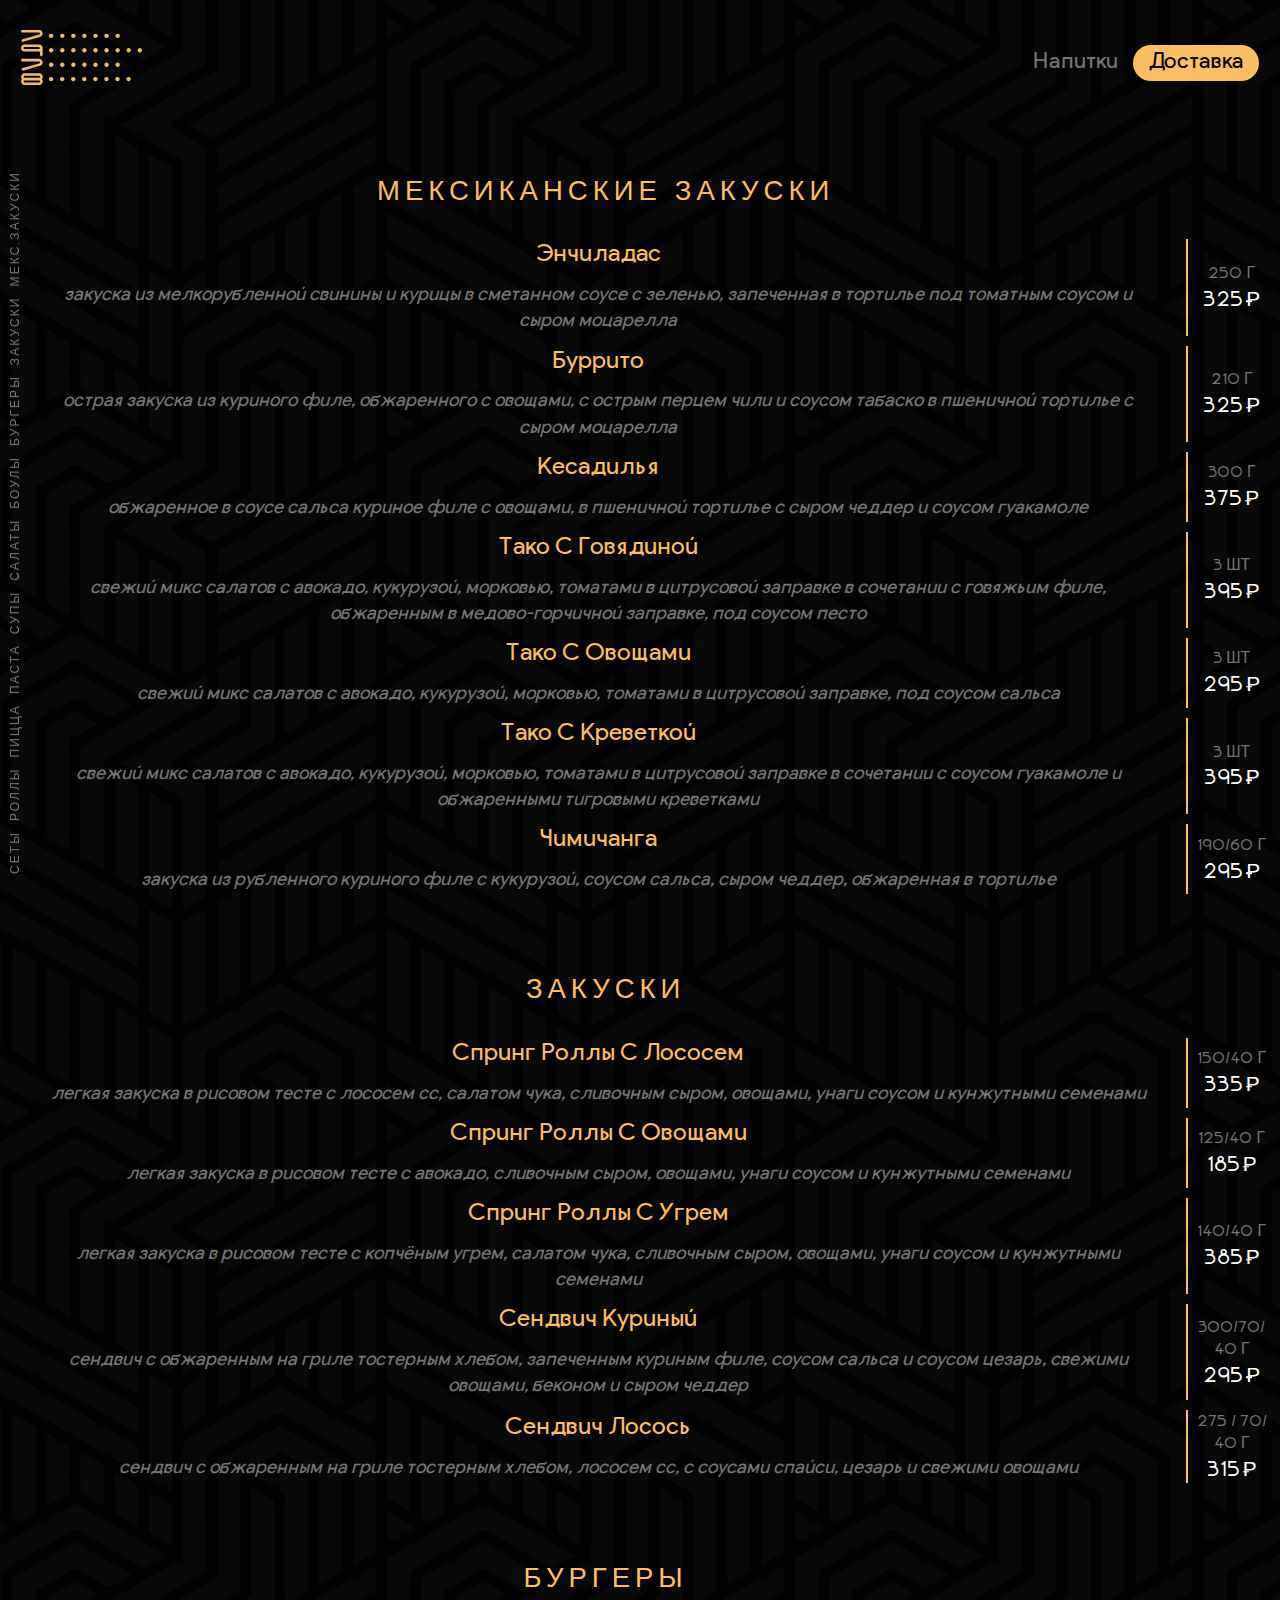
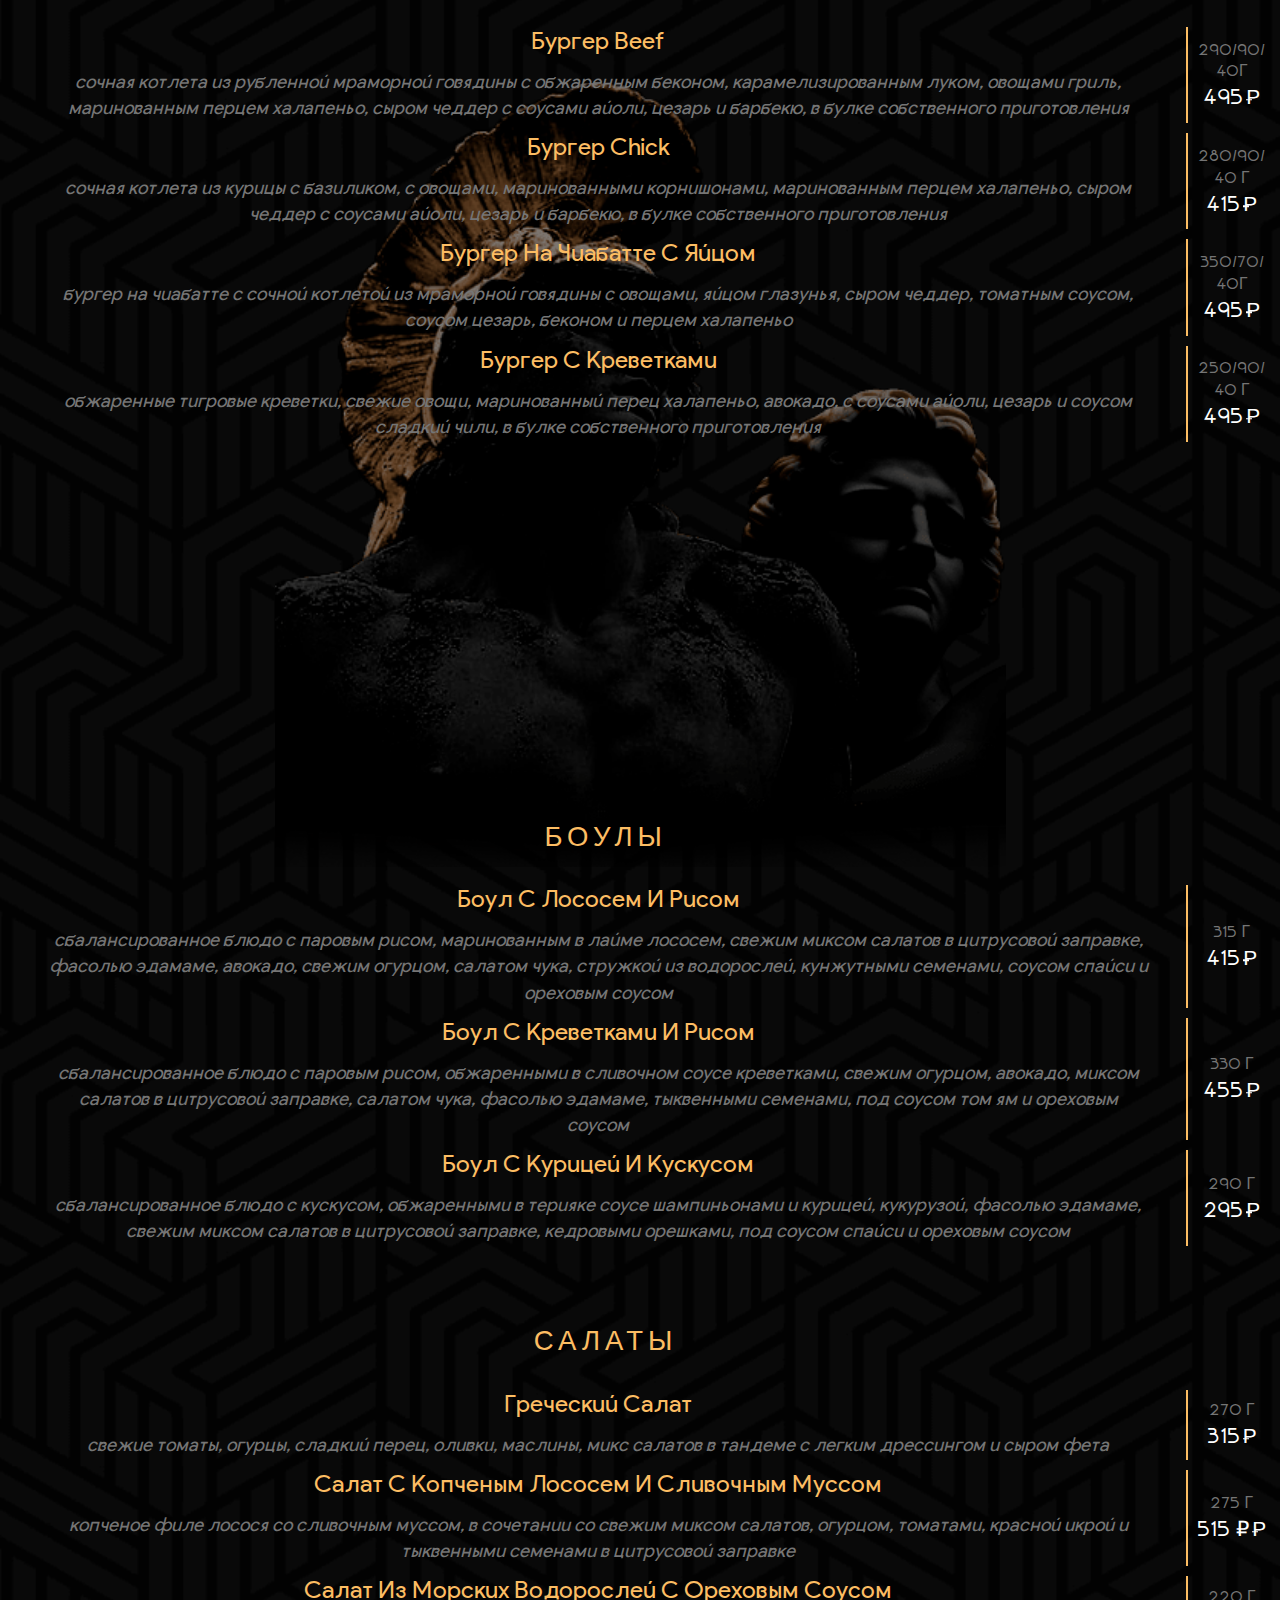
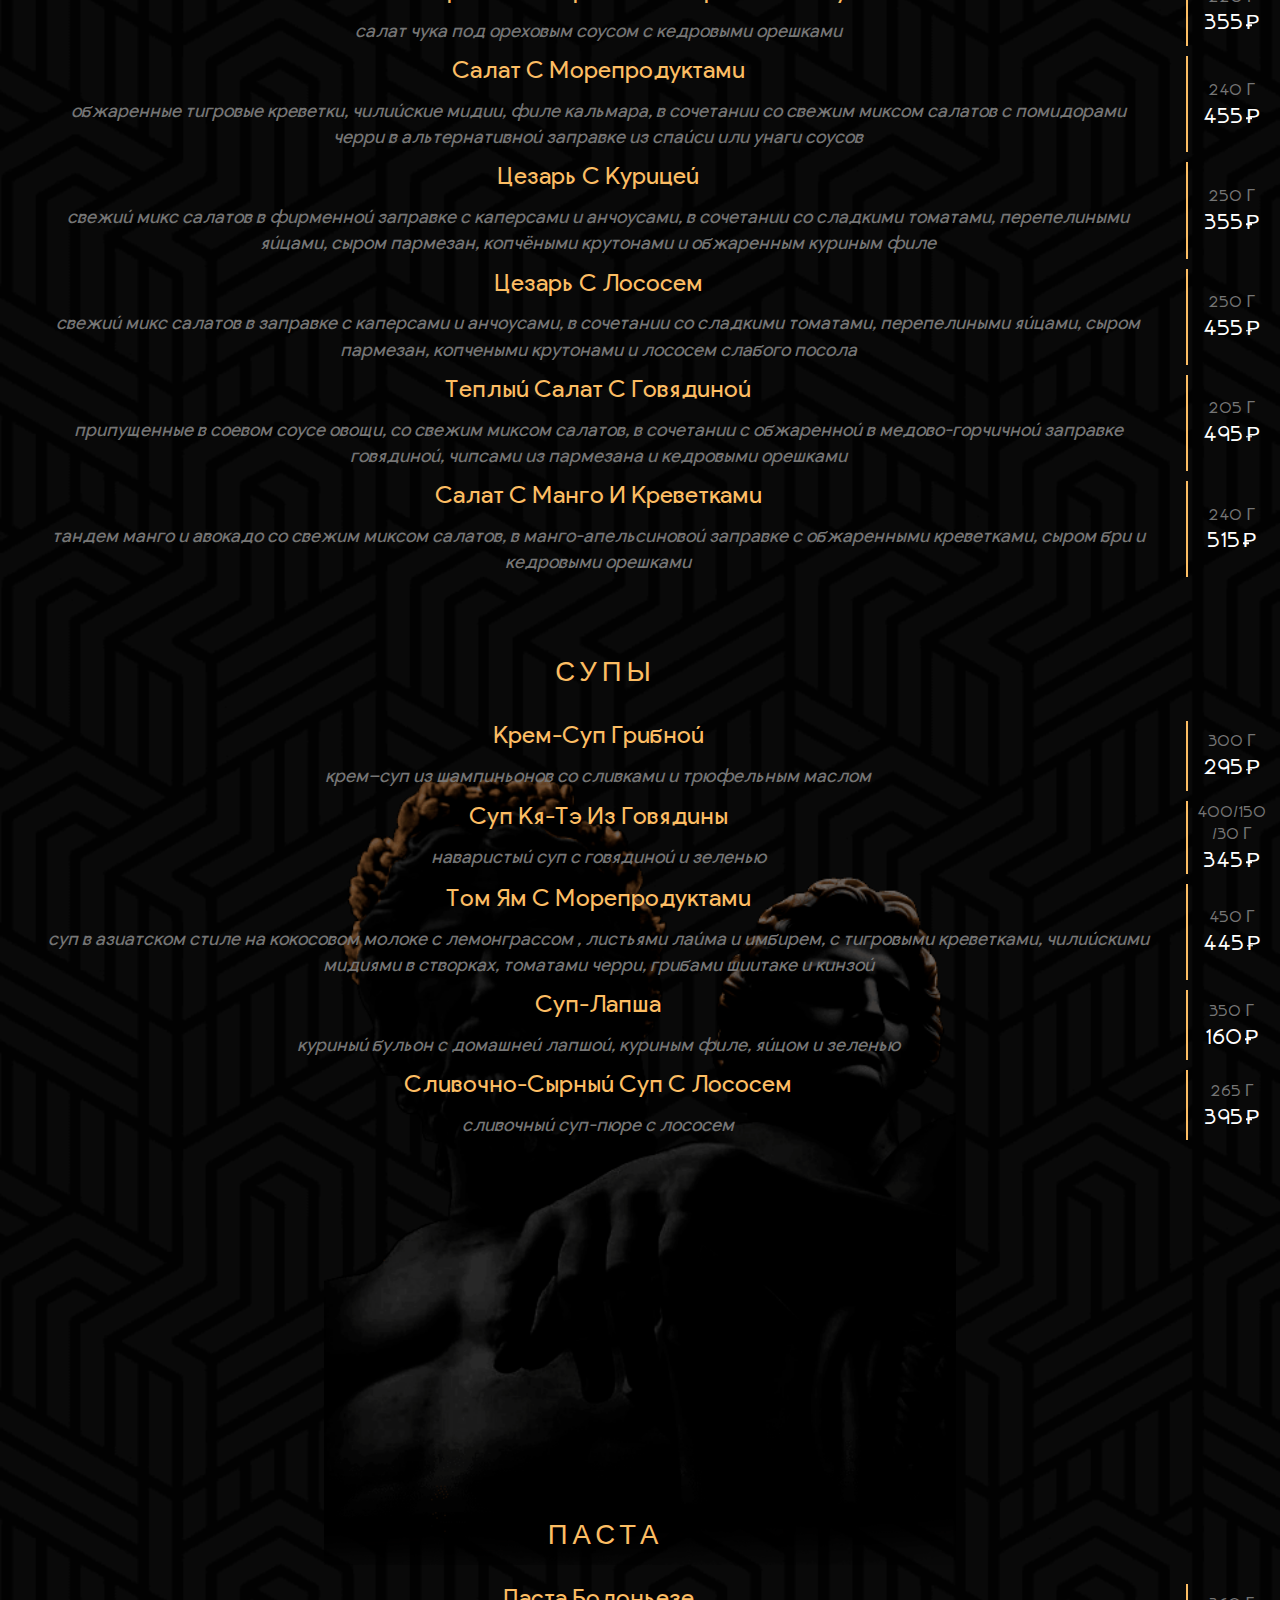
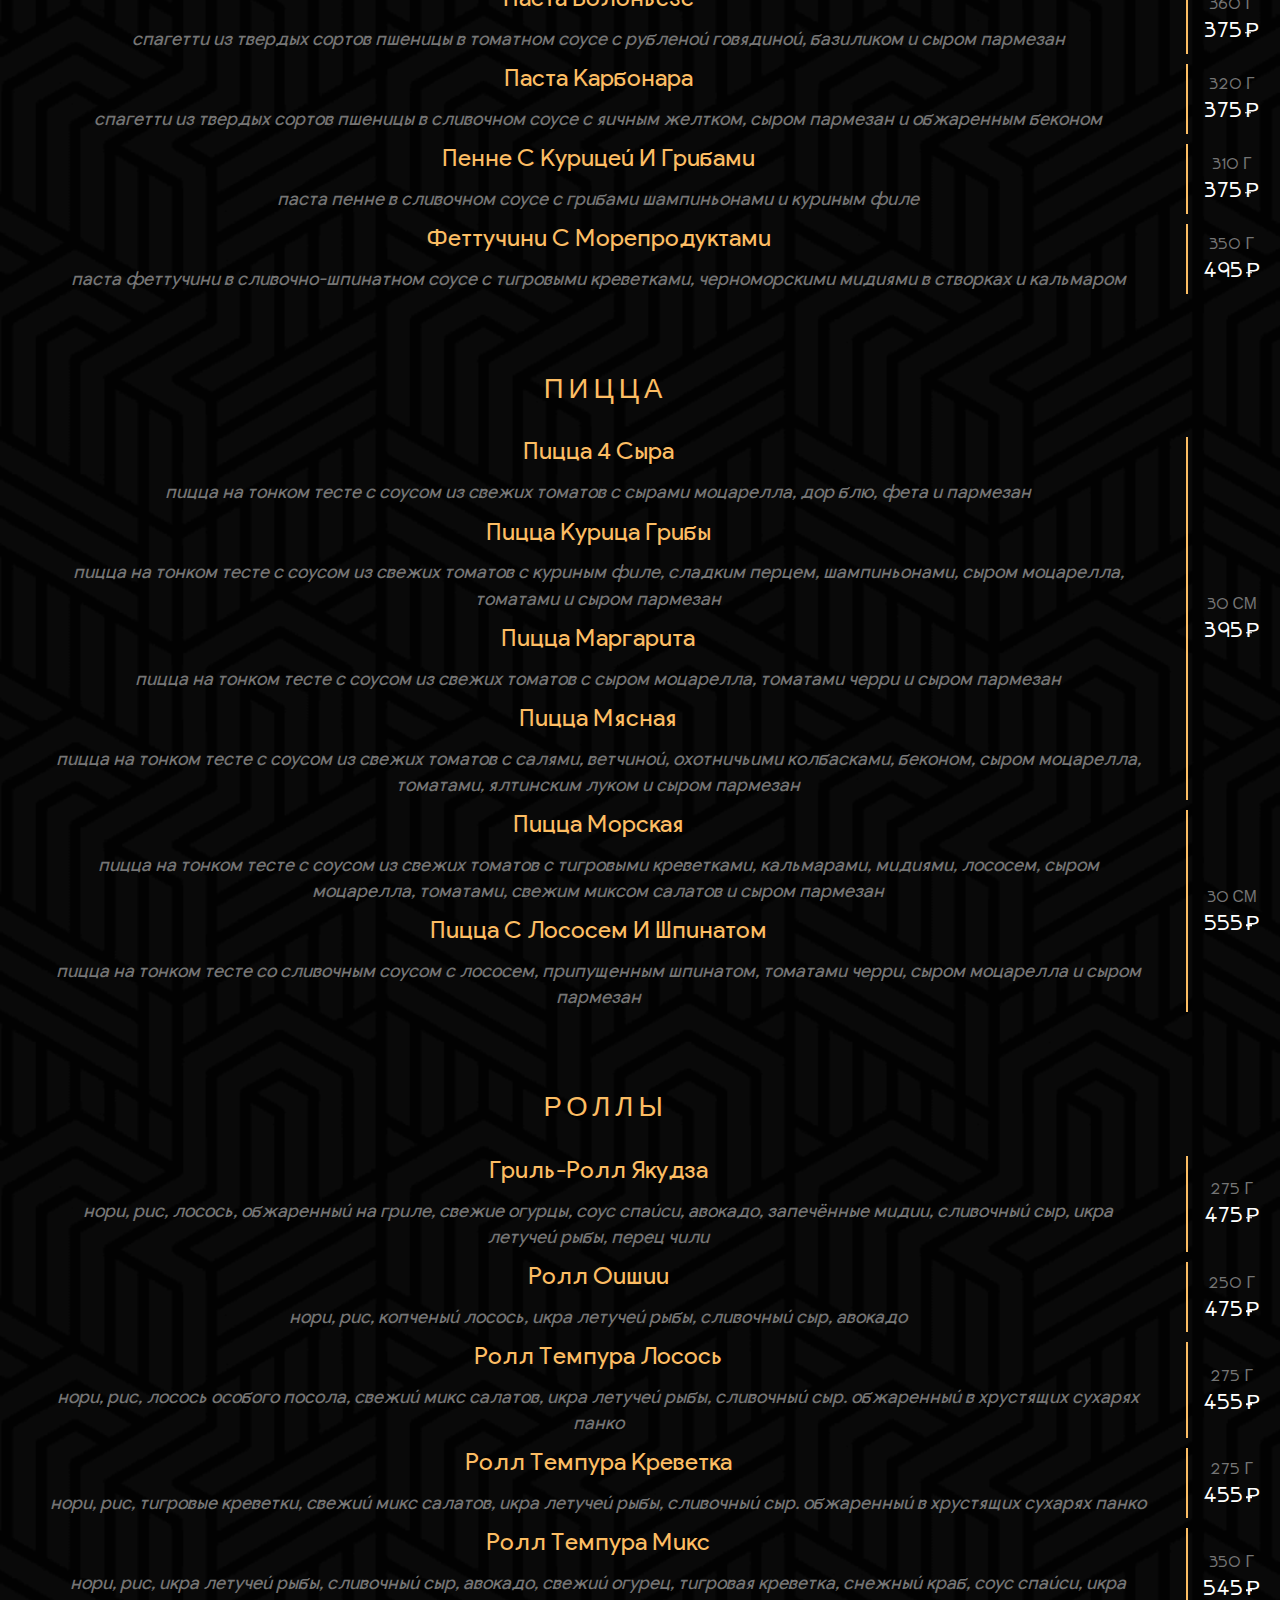
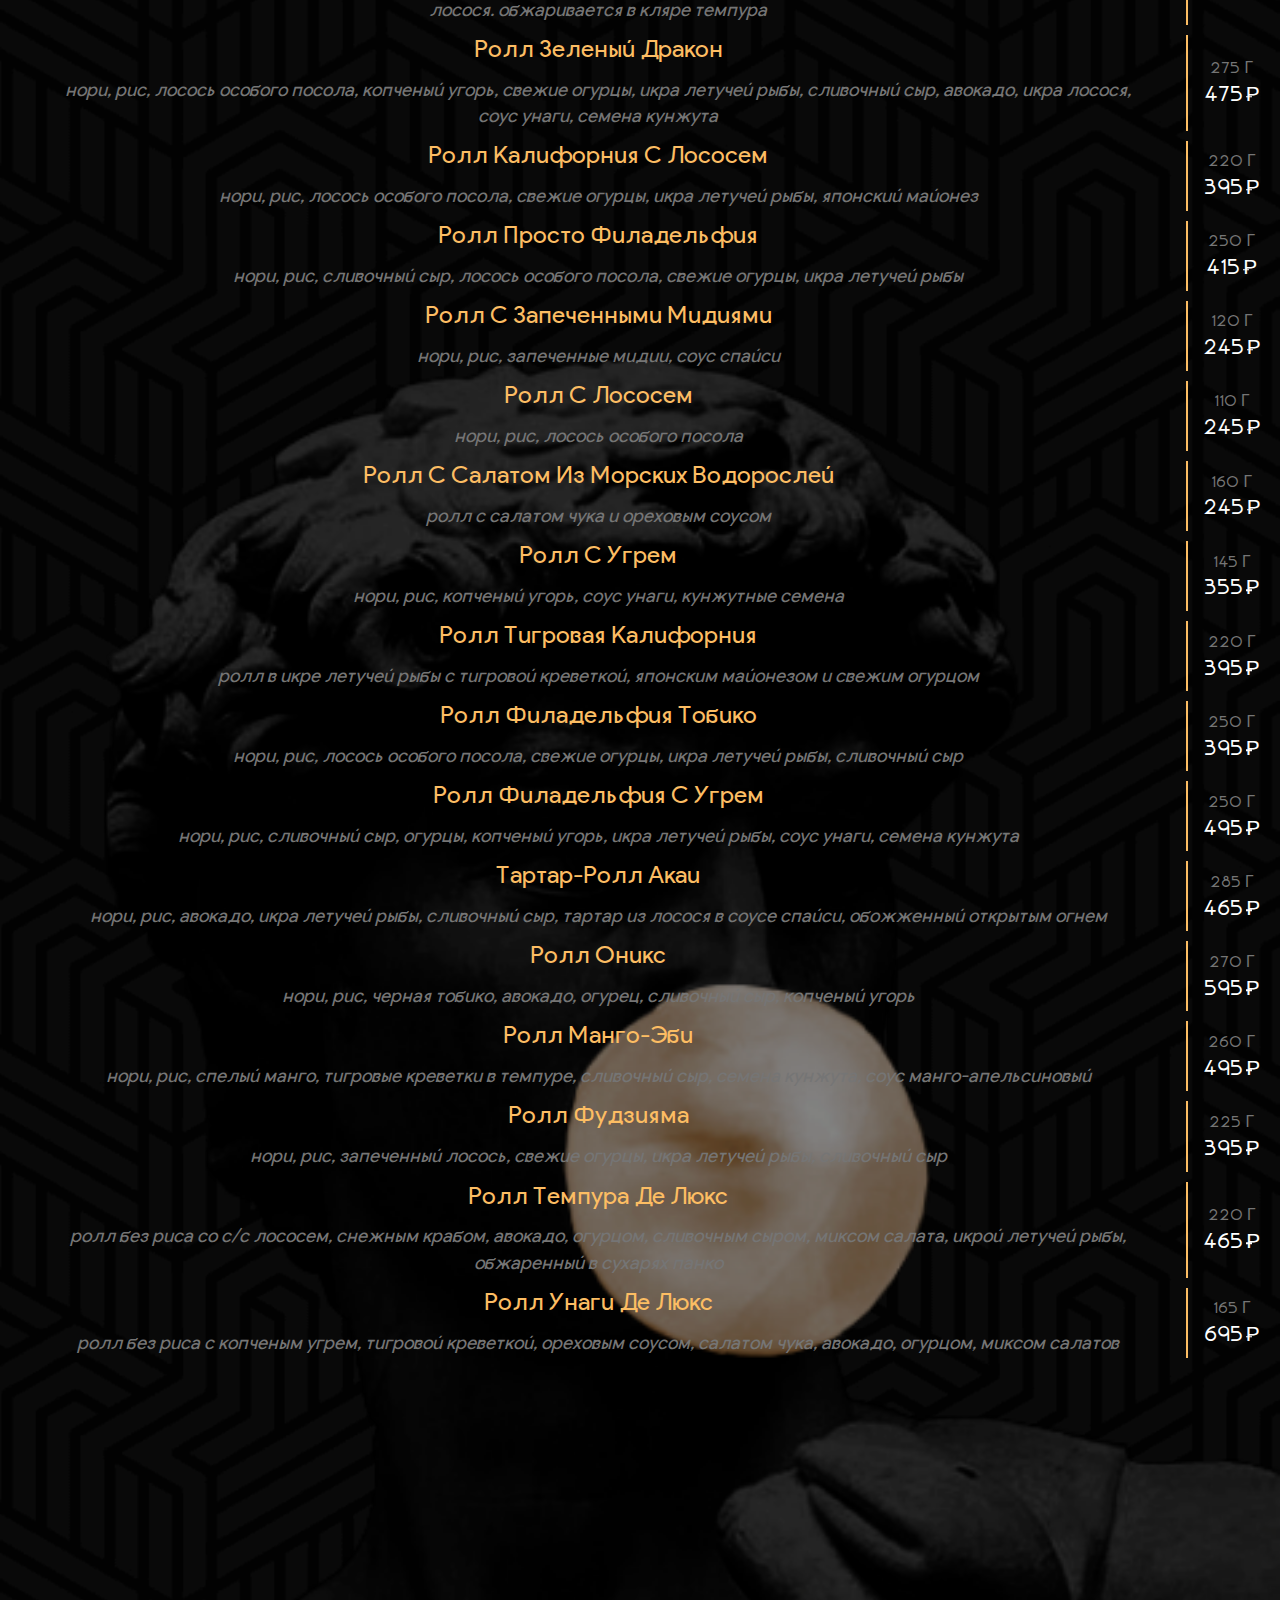
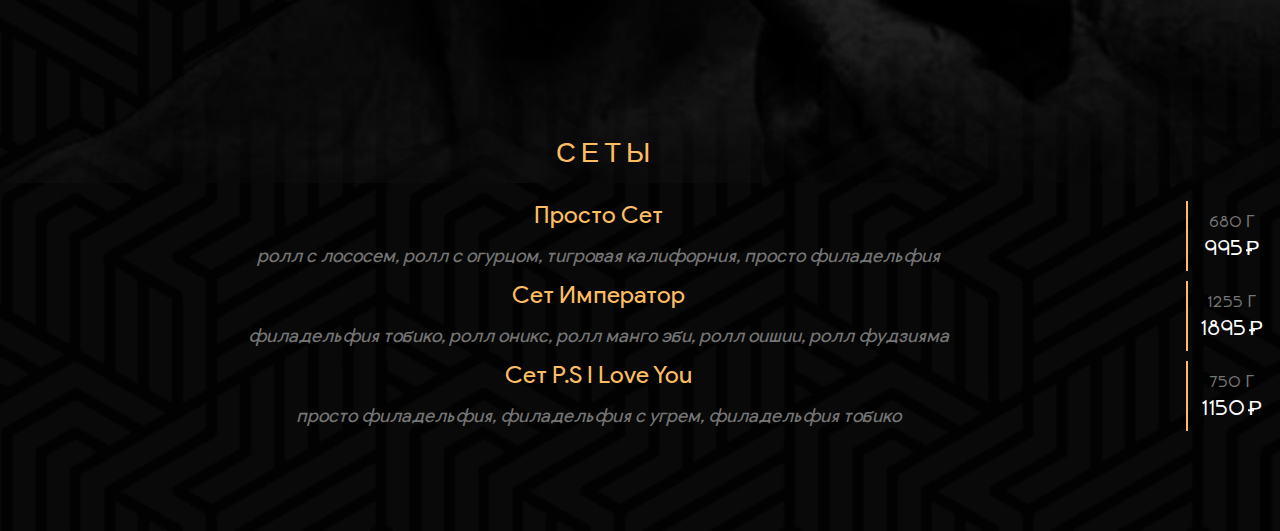
==== delivery.html @ 8e14d943 "Update delivery.html" ====
<!DOCTYPE html>
<html>
  <head>
    <meta charset="utf-8">
    <title>Доставка</title>
    <meta http-equiv="X-UA-Compatible" content="IE=Edge">
    <meta name="viewport" content="width=device-width, initial-scale=1">
    <meta name="theme-color" content="#fff">
    <meta name="format-detection" content="telephone=no">
    <link rel="stylesheet" media="all" href="css/app.css">
  </head>
  <body>
    <!--BEGIN out-->
    <div class="out">
      <!--BEGIN header-->
      <header class="header">
        <div class="header__logo-wrap slide-i-l-1">
          <a href="#">
            <img class="header__logo" src="./img/logo.svg" width="85" height="39" alt="Логотип">
          </a>
        </div>
        <nav class="header__nav slide-i-l-2">
          <ul class="header__nav-list">
            <li class="header__nav-item">
              <a href="index.html">Напитки</a>
            </li>
            <li class="header__nav-item header__nav-item--active">
              <a href="delivery.html">Доставка</a>
            </li>
          </ul>
        </nav>
      </header>
      <!--END header-->
      <main>
        <div class="sticky-nav slide-i-l">
          <ul class="sticky-nav__list">
            <li>
              <a href="#del-10">Сеты</a>
            </li>
            <li>
              <a href="#del-9">Роллы</a>
            </li>
            <li>
              <a href="#del-8">Пицца</a>
            </li>
            <li>
              <a href="#del-7">Паста</a>
            </li>
            <li>
              <a href="#del-6">Супы</a>
            </li>
            <li>
              <a href="#del-5">Салаты</a>
            </li>
            <li>
              <a href="#del-4">Боулы</a>
            </li>
            <li>
              <a href="#del-3">Бургеры</a>
            </li>
            <li>
              <a href="#del-2">Закуски</a>
            </li>
            <li>
              <a href="#del-1">Мекс.закуски</a>
            </li>
          </ul>
        </div>
        <section id="del-1" class="menu__section">
          <h2>Мексиканские закуски</h2>
          <ul class="menu__list">
            <li class="menu__item">
              <ul class="menu__sub-list">
                <!-- +itemDelivery('','','','') -->
                <li class="menu__sub-item">
                  <div class="menu__item-wrap">
                    <div class="menu__item-title-wrap">
                      <div class="menu__item-title">Энчиладас</div>
                      <div class="menu__item-description">закуска из мелкорубленной свинины и курицы в сметанном соусе с зеленью, запеченная в тортилье под томатным соусом и сыром моцарелла</div>
                    </div>
                    <div class="menu__item-price"><span class="menu__item-price--ob">250 г</span><span class="menu__rub">325<span></span></span></div>
                  </div>
                </li>
                <li class="menu__sub-item">
                  <div class="menu__item-wrap">
                    <div class="menu__item-title-wrap">
                      <div class="menu__item-title">Буррито</div>
                      <div class="menu__item-description">острая закуска из куриного филе, обжаренного с овощами, с острым перцем чили и соусом табаско в пшеничной тортилье с сыром моцарелла</div>
                    </div>
                    <div class="menu__item-price"><span class="menu__item-price--ob">210 г</span><span class="menu__rub">325<span></span></span></div>
                  </div>
                </li>
                <li class="menu__sub-item">
                  <div class="menu__item-wrap">
                    <div class="menu__item-title-wrap">
                      <div class="menu__item-title">Кесадилья</div>
                      <div class="menu__item-description">обжаренное в соусе сальса куриное филе с овощами, в пшеничной тортилье с сыром чеддер и соусом гуакамоле</div>
                    </div>
                    <div class="menu__item-price"><span class="menu__item-price--ob">300 г</span><span class="menu__rub">375<span></span></span></div>
                  </div>
                </li>
                <li class="menu__sub-item">
                  <div class="menu__item-wrap">
                    <div class="menu__item-title-wrap">
                      <div class="menu__item-title">Тако с говядиной</div>
                      <div class="menu__item-description">свежий микс салатов с авокадо, кукурузой, морковью, томатами в цитрусовой заправке в сочетании с говяжьим филе, обжаренным в медово-горчичной заправке, под соусом песто</div>
                    </div>
                    <div class="menu__item-price"><span class="menu__item-price--ob">3 шт</span><span class="menu__rub">395<span></span></span></div>
                  </div>
                </li>
                <li class="menu__sub-item">
                  <div class="menu__item-wrap">
                    <div class="menu__item-title-wrap">
                      <div class="menu__item-title">Тако с овощами</div>
                      <div class="menu__item-description">свежий микс салатов с авокадо, кукурузой, морковью, томатами в цитрусовой заправке, под соусом сальса</div>
                    </div>
                    <div class="menu__item-price"><span class="menu__item-price--ob">3 шт</span><span class="menu__rub">295<span></span></span></div>
                  </div>
                </li>
                <li class="menu__sub-item">
                  <div class="menu__item-wrap">
                    <div class="menu__item-title-wrap">
                      <div class="menu__item-title">Тако с креветкой</div>
                      <div class="menu__item-description">свежий микс салатов с авокадо, кукурузой, морковью, томатами в цитрусовой заправке в сочетании с соусом гуакамоле и обжаренными тигровыми креветками</div>
                    </div>
                    <div class="menu__item-price"><span class="menu__item-price--ob">3 шт</span><span class="menu__rub">395<span></span></span></div>
                  </div>
                </li>
                <li class="menu__sub-item">
                  <div class="menu__item-wrap">
                    <div class="menu__item-title-wrap">
                      <div class="menu__item-title">Чимичанга</div>
                      <div class="menu__item-description">закуска из рубленного куриного филе с кукурузой, соусом сальса, сыром чеддер, обжаренная в тортилье</div>
                    </div>
                    <div class="menu__item-price"><span class="menu__item-price--ob">190/60 г</span><span class="menu__rub">295<span></span></span></div>
                  </div>
                </li>
              </ul>
            </li>
          </ul>
        </section>
        <section id="del-2" class="menu__section">
          <h2>Закуски</h2>
          <ul class="menu__list">
            <li class="menu__item">
              <ul class="menu__sub-list">
                <li class="menu__sub-item">
                  <div class="menu__item-wrap">
                    <div class="menu__item-title-wrap">
                      <div class="menu__item-title">Спринг роллы с лососем</div>
                      <div class="menu__item-description">легкая закуска в рисовом тесте с лососем сс, салатом чука, сливочным сыром, овощами, унаги соусом и кунжутными семенами</div>
                    </div>
                    <div class="menu__item-price"><span class="menu__item-price--ob">150/40 г</span><span class="menu__rub">335<span></span></span></div>
                  </div>
                </li>
                <li class="menu__sub-item">
                  <div class="menu__item-wrap">
                    <div class="menu__item-title-wrap">
                      <div class="menu__item-title">Спринг роллы с овощами</div>
                      <div class="menu__item-description">легкая закуска в рисовом тесте с авокадо, сливочным сыром, овощами, унаги соусом и кунжутными семенами</div>
                    </div>
                    <div class="menu__item-price"><span class="menu__item-price--ob">125/40 г</span><span class="menu__rub">185<span></span></span></div>
                  </div>
                </li>
                <li class="menu__sub-item">
                  <div class="menu__item-wrap">
                    <div class="menu__item-title-wrap">
                      <div class="menu__item-title">Спринг роллы с угрем</div>
                      <div class="menu__item-description">легкая закуска в рисовом тесте с копчёным угрем, салатом чука, сливочным сыром, овощами, унаги соусом и кунжутными семенами</div>
                    </div>
                    <div class="menu__item-price"><span class="menu__item-price--ob">140/40 г</span><span class="menu__rub">385<span></span></span></div>
                  </div>
                </li>
                <li class="menu__sub-item">
                  <div class="menu__item-wrap">
                    <div class="menu__item-title-wrap">
                      <div class="menu__item-title">Сендвич куриный</div>
                      <div class="menu__item-description">сендвич с обжаренным на гриле тостерным хлебом, запеченным куриным филе, соусом сальса и соусом цезарь, свежими овощами, беконом и сыром чеддер</div>
                    </div>
                    <div class="menu__item-price"><span class="menu__item-price--ob">300/70/40 г</span><span class="menu__rub">295<span></span></span></div>
                  </div>
                </li>
                <li class="menu__sub-item">
                  <div class="menu__item-wrap">
                    <div class="menu__item-title-wrap">
                      <div class="menu__item-title">Сендвич лосось</div>
                      <div class="menu__item-description">сендвич с обжаренным на гриле тостерным хлебом, лососем сс, с соусами спайси, цезарь и свежими овощами</div>
                    </div>
                    <div class="menu__item-price"><span class="menu__item-price--ob">275 / 70/40 г</span><span class="menu__rub">315<span></span></span></div>
                  </div>
                </li>
              </ul>
            </li>
          </ul>
        </section>
        <section id="del-3" class="menu__section bg-p bg-p--2">
          <h2>Бургеры</h2>
          <ul class="menu__list">
            <li class="menu__item">
              <ul class="menu__sub-list">
                <li class="menu__sub-item">
                  <div class="menu__item-wrap">
                    <div class="menu__item-title-wrap">
                      <div class="menu__item-title">Бургер Beef</div>
                      <div class="menu__item-description">сочная котлета из рубленной мраморной говядины с обжаренным беконом, карамелизированным луком, овощами гриль, маринованным перцем халапеньо, сыром чеддер с соусами айоли, цезарь и барбекю, в булке собственного приготовления</div>
                    </div>
                    <div class="menu__item-price"><span class="menu__item-price--ob">290/90/40г</span><span class="menu__rub">495<span></span></span></div>
                  </div>
                </li>
                <li class="menu__sub-item">
                  <div class="menu__item-wrap">
                    <div class="menu__item-title-wrap">
                      <div class="menu__item-title">Бургер Chick</div>
                      <div class="menu__item-description">сочная котлета из курицы с базиликом, с овощами, маринованными корнишонами, маринованным перцем халапеньо, сыром чеддер с соусами айоли, цезарь и барбекю, в булке собственного приготовления</div>
                    </div>
                    <div class="menu__item-price"><span class="menu__item-price--ob">280/90/40 г</span><span class="menu__rub">415<span></span></span></div>
                  </div>
                </li>
                <li class="menu__sub-item">
                  <div class="menu__item-wrap">
                    <div class="menu__item-title-wrap">
                      <div class="menu__item-title">Бургер на чиабатте с яйцом</div>
                      <div class="menu__item-description">бургер на чиабатте с сочной котлетой из мраморной говядины с овощами, яйцом глазунья, сыром чеддер, томатным соусом, соусом цезарь, беконом и перцем халапеньо</div>
                    </div>
                    <div class="menu__item-price"><span class="menu__item-price--ob">350/70/ 40г</span><span class="menu__rub">495<span></span></span></div>
                  </div>
                </li>
                <li class="menu__sub-item">
                  <div class="menu__item-wrap">
                    <div class="menu__item-title-wrap">
                      <div class="menu__item-title">Бургер с креветками</div>
                      <div class="menu__item-description">обжаренные тигровые креветки, свежие овощи, маринованный перец халапеньо, авокадо, с соусами айоли, цезарь и соусом сладкий чили, в булке собственного приготовления</div>
                    </div>
                    <div class="menu__item-price"><span class="menu__item-price--ob">250/90/40 г</span><span class="menu__rub">495<span></span></span></div>
                  </div>
                </li>
              </ul>
            </li>
          </ul><span class="bg-i bg-i--2"></span>
        </section>
        <section id="del-4" class="menu__section">
          <h2>Боулы</h2>
          <ul class="menu__list">
            <li class="menu__item">
              <ul class="menu__sub-list">
                <li class="menu__sub-item">
                  <div class="menu__item-wrap">
                    <div class="menu__item-title-wrap">
                      <div class="menu__item-title">Боул с лососем и рисом</div>
                      <div class="menu__item-description">сбалансированное блюдо с паровым рисом, маринованным в лайме лососем, свежим миксом салатов в цитрусовой заправке, фасолью эдамаме, авокадо, свежим огурцом, салатом чука, стружкой из водорослей, кунжутными семенами, соусом спайси и ореховым соусом</div>
                    </div>
                    <div class="menu__item-price"><span class="menu__item-price--ob">315 г</span><span class="menu__rub">415<span></span></span></div>
                  </div>
                </li>
                <li class="menu__sub-item">
                  <div class="menu__item-wrap">
                    <div class="menu__item-title-wrap">
                      <div class="menu__item-title">Боул с креветками и рисом</div>
                      <div class="menu__item-description">сбалансированное блюдо с паровым рисом, обжаренными в сливочном соусе креветками, свежим огурцом, авокадо, миксом салатов в цитрусовой заправке, салатом чука, фасолью эдамаме, тыквенными семенами, под соусом том ям и ореховым соусом</div>
                    </div>
                    <div class="menu__item-price"><span class="menu__item-price--ob">330 г</span><span class="menu__rub">455<span></span></span></div>
                  </div>
                </li>
                <li class="menu__sub-item">
                  <div class="menu__item-wrap">
                    <div class="menu__item-title-wrap">
                      <div class="menu__item-title">Боул с курицей и кускусом</div>
                      <div class="menu__item-description">сбалансированное блюдо с кускусом, обжаренными в терияке соусе шампиньонами и курицей, кукурузой, фасолью эдамаме, свежим миксом салатов в цитрусовой заправке, кедровыми орешками, под соусом спайси и ореховым соусом</div>
                    </div>
                    <div class="menu__item-price"><span class="menu__item-price--ob">290 г</span><span class="menu__rub">295<span></span></span></div>
                  </div>
                </li>
              </ul>
            </li>
          </ul>
        </section>
        <section id="del-5" class="menu__section">
          <h2>Салаты</h2>
          <ul class="menu__list">
            <li class="menu__item">
              <ul class="menu__sub-list">
                <li class="menu__sub-item">
                  <div class="menu__item-wrap">
                    <div class="menu__item-title-wrap">
                      <div class="menu__item-title">Греческий салат</div>
                      <div class="menu__item-description">свежие томаты, огурцы, сладкий перец, оливки, маслины, микс салатов в тандеме с легким дрессингом и сыром фета</div>
                    </div>
                    <div class="menu__item-price"><span class="menu__item-price--ob">270 г</span><span class="menu__rub">315<span></span></span></div>
                  </div>
                </li>
                <li class="menu__sub-item">
                  <div class="menu__item-wrap">
                    <div class="menu__item-title-wrap">
                      <div class="menu__item-title">Салат с копченым лососем и сливочным муссом</div>
                      <div class="menu__item-description">копченое филе лосося со сливочным муссом, в сочетании со свежим миксом салатов, огурцом, томатами, красной икрой и тыквенными семенами в цитрусовой заправке</div>
                    </div>
                    <div class="menu__item-price"><span class="menu__item-price--ob">275 г</span><span class="menu__rub">515 ₽<span></span></span></div>
                  </div>
                </li>
                <li class="menu__sub-item">
                  <div class="menu__item-wrap">
                    <div class="menu__item-title-wrap">
                      <div class="menu__item-title">Салат из морских водорослей с ореховым соусом</div>
                      <div class="menu__item-description">cалат чука под ореховым соусом с кедровыми орешками</div>
                    </div>
                    <div class="menu__item-price"><span class="menu__item-price--ob">220 г</span><span class="menu__rub">355<span></span></span></div>
                  </div>
                </li>
                <li class="menu__sub-item">
                  <div class="menu__item-wrap">
                    <div class="menu__item-title-wrap">
                      <div class="menu__item-title">Салат с морепродуктами</div>
                      <div class="menu__item-description">обжаренные тигровые креветки, чилийские мидии, филе кальмара, в сочетании со свежим миксом салатов с помидорами черри в альтернативной заправке из спайси или унаги соусов</div>
                    </div>
                    <div class="menu__item-price"><span class="menu__item-price--ob">240 г</span><span class="menu__rub">455<span></span></span></div>
                  </div>
                </li>
                <li class="menu__sub-item">
                  <div class="menu__item-wrap">
                    <div class="menu__item-title-wrap">
                      <div class="menu__item-title">Цезарь с курицей</div>
                      <div class="menu__item-description">свежий микс салатов в фирменной заправке с каперсами и анчоусами, в сочетании со сладкими томатами, перепелиными яйцами, сыром пармезан, копчёными крутонами и обжаренным куриным филе</div>
                    </div>
                    <div class="menu__item-price"><span class="menu__item-price--ob">250 г</span><span class="menu__rub">355<span></span></span></div>
                  </div>
                </li>
                <li class="menu__sub-item">
                  <div class="menu__item-wrap">
                    <div class="menu__item-title-wrap">
                      <div class="menu__item-title">Цезарь с лососем</div>
                      <div class="menu__item-description">свежий микс салатов в заправке с каперсами и анчоусами, в сочетании со сладкими томатами, перепелиными яйцами, сыром пармезан, копчеными крутонами и лососем слабого посола</div>
                    </div>
                    <div class="menu__item-price"><span class="menu__item-price--ob">250 г</span><span class="menu__rub">455<span></span></span></div>
                  </div>
                </li>
                <li class="menu__sub-item">
                  <div class="menu__item-wrap">
                    <div class="menu__item-title-wrap">
                      <div class="menu__item-title">Теплый салат с говядиной</div>
                      <div class="menu__item-description">припущенные в соевом соусе овощи, со свежим миксом салатов, в сочетании с обжаренной в медово-горчичной заправке говядиной, чипсами из пармезана и кедровыми орешками</div>
                    </div>
                    <div class="menu__item-price"><span class="menu__item-price--ob">205 г</span><span class="menu__rub">495<span></span></span></div>
                  </div>
                </li>
                <li class="menu__sub-item">
                  <div class="menu__item-wrap">
                    <div class="menu__item-title-wrap">
                      <div class="menu__item-title">Салат с манго и креветками</div>
                      <div class="menu__item-description">тандем манго и авокадо со свежим миксом салатов, в манго-апельсиновой заправке с обжаренными креветками, сыром бри и кедровыми орешками</div>
                    </div>
                    <div class="menu__item-price"><span class="menu__item-price--ob">240 г</span><span class="menu__rub">515<span></span></span></div>
                  </div>
                </li>
              </ul>
            </li>
          </ul>
        </section>
        <section id="del-6" class="menu__section bg-p bg-p--2">
          <h2>Супы</h2>
          <ul class="menu__list">
            <li class="menu__item">
              <ul class="menu__sub-list">
                <li class="menu__sub-item">
                  <div class="menu__item-wrap">
                    <div class="menu__item-title-wrap">
                      <div class="menu__item-title">Крем-суп грибной</div>
                      <div class="menu__item-description">крем–суп из шампиньонов со сливками и трюфельным маслом</div>
                    </div>
                    <div class="menu__item-price"><span class="menu__item-price--ob">300 г</span><span class="menu__rub">295<span></span></span></div>
                  </div>
                </li>
                <li class="menu__sub-item">
                  <div class="menu__item-wrap">
                    <div class="menu__item-title-wrap">
                      <div class="menu__item-title">Суп Кя-тэ из говядины</div>
                      <div class="menu__item-description">наваристый суп с говядиной и зеленью</div>
                    </div>
                    <div class="menu__item-price"><span class="menu__item-price--ob">400/150 /30 г</span><span class="menu__rub">345<span></span></span></div>
                  </div>
                </li>
                <li class="menu__sub-item">
                  <div class="menu__item-wrap">
                    <div class="menu__item-title-wrap">
                      <div class="menu__item-title">Том Ям с морепродуктами</div>
                      <div class="menu__item-description">суп в азиатском стиле на кокосовом молоке с лемонграссом , листьями лайма и имбирем, с тигровыми креветками, чилийскими мидиями в створках, томатами черри, грибами шиитаке и кинзой</div>
                    </div>
                    <div class="menu__item-price"><span class="menu__item-price--ob">450 г</span><span class="menu__rub">445<span></span></span></div>
                  </div>
                </li>
                <li class="menu__sub-item">
                  <div class="menu__item-wrap">
                    <div class="menu__item-title-wrap">
                      <div class="menu__item-title">Суп-лапша</div>
                      <div class="menu__item-description">куриный бульон с домашней лапшой, куриным филе, яйцом и зеленью</div>
                    </div>
                    <div class="menu__item-price"><span class="menu__item-price--ob">350 г</span><span class="menu__rub">160<span></span></span></div>
                  </div>
                </li>
                <li class="menu__sub-item">
                  <div class="menu__item-wrap">
                    <div class="menu__item-title-wrap">
                      <div class="menu__item-title">Сливочно-сырный суп с лососем</div>
                      <div class="menu__item-description">сливочный суп-пюре с лососем</div>
                    </div>
                    <div class="menu__item-price"><span class="menu__item-price--ob">265 г</span><span class="menu__rub">395<span></span></span></div>
                  </div>
                </li>
              </ul>
            </li>
          </ul><span class="bg-i bg-i--3"></span>
        </section>
        <section id="del-7" class="menu__section">
          <h2>Паста</h2>
          <ul class="menu__list">
            <li class="menu__item">
              <ul class="menu__sub-list">
                <li class="menu__sub-item">
                  <div class="menu__item-wrap">
                    <div class="menu__item-title-wrap">
                      <div class="menu__item-title">Паста Болоньезе</div>
                      <div class="menu__item-description">спагетти из твердых сортов пшеницы в томатном соусе с рубленой говядиной, базиликом и сыром пармезан</div>
                    </div>
                    <div class="menu__item-price"><span class="menu__item-price--ob">360 г</span><span class="menu__rub">375<span></span></span></div>
                  </div>
                </li>
                <li class="menu__sub-item">
                  <div class="menu__item-wrap">
                    <div class="menu__item-title-wrap">
                      <div class="menu__item-title">Паста Карбонара</div>
                      <div class="menu__item-description">спагетти из твердых сортов пшеницы в сливочном соусе с яичным желтком, сыром пармезан и обжаренным беконом</div>
                    </div>
                    <div class="menu__item-price"><span class="menu__item-price--ob">320 г</span><span class="menu__rub">375<span></span></span></div>
                  </div>
                </li>
                <li class="menu__sub-item">
                  <div class="menu__item-wrap">
                    <div class="menu__item-title-wrap">
                      <div class="menu__item-title">Пенне с курицей и грибами</div>
                      <div class="menu__item-description">паста пенне в сливочном соусе с грибами шампиньонами и куриным филе</div>
                    </div>
                    <div class="menu__item-price"><span class="menu__item-price--ob">310 г</span><span class="menu__rub">375<span></span></span></div>
                  </div>
                </li>
                <li class="menu__sub-item">
                  <div class="menu__item-wrap">
                    <div class="menu__item-title-wrap">
                      <div class="menu__item-title">Феттучини с морепродуктами</div>
                      <div class="menu__item-description">паста феттучини в сливочно-шпинатном соусе с тигровыми креветками, черноморскими мидиями в створках и кальмаром</div>
                    </div>
                    <div class="menu__item-price"><span class="menu__item-price--ob">350 г</span><span class="menu__rub">495<span></span></span></div>
                  </div>
                </li>
              </ul>
            </li>
          </ul>
        </section>
        <section id="del-8" class="menu__section">
          <h2>Пицца</h2>
          <ul class="menu__list">
            <li class="menu__item">
              <ul class="menu__sub-list">
                <li class="menu__sub-item">
                  <div class="menu__item-wrap">
                    <div class="menu__item-title-wrap">
                      <div class="menu__item-title">Пицца 4 сыра</div>
                      <div class="menu__item-description">пицца на тонком тесте с соусом из свежих томатов с сырами моцарелла, дор блю, фета и пармезан</div>
                      <div class="menu__item-title">Пицца курица грибы</div>
                      <div class="menu__item-description">пицца на тонком тесте с соусом из свежих томатов с куриным филе, сладким перцем, шампиньонами, сыром моцарелла, томатами и сыром пармезан</div>
                      <div class="menu__item-title">Пицца Маргарита</div>
                      <div class="menu__item-description">пицца на тонком тесте с соусом из свежих томатов с сыром моцарелла, томатами черри и сыром пармезан</div>
                      <div class="menu__item-title">Пицца мясная</div>
                      <div class="menu__item-description">пицца на тонком тесте с соусом из свежих томатов с салями, ветчиной, охотничьими колбасками, беконом, сыром моцарелла, томатами, ялтинским луком и сыром пармезан</div>
                    </div>
                    <div class="menu__item-price"><span class="menu__item-price--ob">30 см</span><span class="menu__rub">395<span></span></span></div>
                  </div>
                </li>
                <li class="menu__sub-item">
                  <div class="menu__item-wrap">
                    <div class="menu__item-title-wrap">
                      <div class="menu__item-title">Пицца морская</div>
                      <div class="menu__item-description">пицца на тонком тесте с соусом из свежих томатов с тигровыми креветками, кальмарами, мидиями, лососем, сыром моцарелла, томатами, свежим миксом салатов и сыром пармезан</div>
                      <div class="menu__item-title">Пицца с лососем и шпинатом</div>
                      <div class="menu__item-description">пицца на тонком тесте со сливочным соусом с лососем, припущенным шпинатом, томатами черри, сыром моцарелла и сыром пармезан</div>
                    </div>
                    <div class="menu__item-price"><span class="menu__item-price--ob">30 см</span><span class="menu__rub">555<span></span></span></div>
                  </div>
                </li>
              </ul>
            </li>
          </ul>
        </section>
        <section id="del-9" class="menu__section bg-p bg-p--2">
          <h2>Роллы</h2>
          <ul class="menu__list">
            <li class="menu__item">
              <ul class="menu__sub-list">
                <li class="menu__sub-item">
                  <div class="menu__item-wrap">
                    <div class="menu__item-title-wrap">
                      <div class="menu__item-title">Гриль-Ролл Якудза</div>
                      <div class="menu__item-description">нори, рис, лосось, обжаренный на гриле, свежие огурцы, соус спайси, авокадо, запечённые мидии, сливочный сыр, икра летучей рыбы, перец чили</div>
                    </div>
                    <div class="menu__item-price"><span class="menu__item-price--ob">275 г</span><span class="menu__rub">475<span></span></span></div>
                  </div>
                </li>
                <li class="menu__sub-item">
                  <div class="menu__item-wrap">
                    <div class="menu__item-title-wrap">
                      <div class="menu__item-title">Ролл Оишии</div>
                      <div class="menu__item-description">нори, рис, копченый лосось, икра летучей рыбы, сливочный сыр, авокадо</div>
                    </div>
                    <div class="menu__item-price"><span class="menu__item-price--ob">250 г</span><span class="menu__rub">475<span></span></span></div>
                  </div>
                </li>
                <li class="menu__sub-item">
                  <div class="menu__item-wrap">
                    <div class="menu__item-title-wrap">
                      <div class="menu__item-title">Ролл Темпура Лосось</div>
                      <div class="menu__item-description">нори, рис, лосось особого посола, свежий микс салатов, икра летучей рыбы, сливочный сыр. Обжаренный в хрустящих сухарях панко</div>
                    </div>
                    <div class="menu__item-price"><span class="menu__item-price--ob">275 г</span><span class="menu__rub">455<span></span></span></div>
                  </div>
                </li>
                <li class="menu__sub-item">
                  <div class="menu__item-wrap">
                    <div class="menu__item-title-wrap">
                      <div class="menu__item-title">Ролл Темпура Креветка</div>
                      <div class="menu__item-description">нори, рис, тигровые креветки, свежий микс салатов, икра летучей рыбы, сливочный сыр. Обжаренный в хрустящих сухарях панко</div>
                    </div>
                    <div class="menu__item-price"><span class="menu__item-price--ob">275 г</span><span class="menu__rub">455<span></span></span></div>
                  </div>
                </li>
                <li class="menu__sub-item">
                  <div class="menu__item-wrap">
                    <div class="menu__item-title-wrap">
                      <div class="menu__item-title">Ролл темпура микс</div>
                      <div class="menu__item-description">нори, рис, икра летучей рыбы, сливочный сыр, авокадо, свежий огурец, тигровая креветка, снежный краб, соус спайси, икра лосося. Обжаривается в кляре темпура</div>
                    </div>
                    <div class="menu__item-price"><span class="menu__item-price--ob">350 г</span><span class="menu__rub">545<span></span></span></div>
                  </div>
                </li>
                <li class="menu__sub-item">
                  <div class="menu__item-wrap">
                    <div class="menu__item-title-wrap">
                      <div class="menu__item-title">Ролл Зеленый дракон</div>
                      <div class="menu__item-description">нори, рис, лосось особого посола, копченый угорь, свежие огурцы, икра летучей рыбы, сливочный сыр, авокадо, икра лосося, соус унаги, семена кунжута</div>
                    </div>
                    <div class="menu__item-price"><span class="menu__item-price--ob">275 г</span><span class="menu__rub">475<span></span></span></div>
                  </div>
                </li>
                <li class="menu__sub-item">
                  <div class="menu__item-wrap">
                    <div class="menu__item-title-wrap">
                      <div class="menu__item-title">ролл Калифорния с Лососем</div>
                      <div class="menu__item-description">нори, рис, лосось особого посола, свежие огурцы, икра летучей рыбы, японский майонез</div>
                    </div>
                    <div class="menu__item-price"><span class="menu__item-price--ob">220 г</span><span class="menu__rub">395<span></span></span></div>
                  </div>
                </li>
                <li class="menu__sub-item">
                  <div class="menu__item-wrap">
                    <div class="menu__item-title-wrap">
                      <div class="menu__item-title">ролл Просто Филадельфия</div>
                      <div class="menu__item-description">нори, рис, сливочный сыр, лосось особого посола, свежие огурцы, икра летучей рыбы</div>
                    </div>
                    <div class="menu__item-price"><span class="menu__item-price--ob">250 г</span><span class="menu__rub">415<span></span></span></div>
                  </div>
                </li>
                <li class="menu__sub-item">
                  <div class="menu__item-wrap">
                    <div class="menu__item-title-wrap">
                      <div class="menu__item-title">Ролл с запеченными мидиями</div>
                      <div class="menu__item-description">нори, рис, запеченные мидии, соус спайси</div>
                    </div>
                    <div class="menu__item-price"><span class="menu__item-price--ob">120 г</span><span class="menu__rub">245<span></span></span></div>
                  </div>
                </li>
                <li class="menu__sub-item">
                  <div class="menu__item-wrap">
                    <div class="menu__item-title-wrap">
                      <div class="menu__item-title">Ролл с лососем</div>
                      <div class="menu__item-description">нори, рис, лосось особого посола</div>
                    </div>
                    <div class="menu__item-price"><span class="menu__item-price--ob">110 г</span><span class="menu__rub">245<span></span></span></div>
                  </div>
                </li>
                <li class="menu__sub-item">
                  <div class="menu__item-wrap">
                    <div class="menu__item-title-wrap">
                      <div class="menu__item-title">Ролл с салатом из морских водорослей</div>
                      <div class="menu__item-description">ролл с салатом чука и ореховым соусом</div>
                    </div>
                    <div class="menu__item-price"><span class="menu__item-price--ob">160 г</span><span class="menu__rub">245<span></span></span></div>
                  </div>
                </li>
                <li class="menu__sub-item">
                  <div class="menu__item-wrap">
                    <div class="menu__item-title-wrap">
                      <div class="menu__item-title">Ролл с угрем</div>
                      <div class="menu__item-description"> нори, рис, копченый угорь, соус унаги, кунжутные семена</div>
                    </div>
                    <div class="menu__item-price"><span class="menu__item-price--ob">145 г</span><span class="menu__rub">355<span></span></span></div>
                  </div>
                </li>
                <li class="menu__sub-item">
                  <div class="menu__item-wrap">
                    <div class="menu__item-title-wrap">
                      <div class="menu__item-title">ролл Тигровая Калифорния</div>
                      <div class="menu__item-description">ролл в икре летучей рыбы с тигровой креветкой, японским майонезом и свежим огурцом</div>
                    </div>
                    <div class="menu__item-price"><span class="menu__item-price--ob">220 г</span><span class="menu__rub">395<span></span></span></div>
                  </div>
                </li>
                <li class="menu__sub-item">
                  <div class="menu__item-wrap">
                    <div class="menu__item-title-wrap">
                      <div class="menu__item-title">ролл Филадельфия тобико</div>
                      <div class="menu__item-description">нори, рис, лосось особого посола, свежие огурцы, икра летучей рыбы, сливочный сыр</div>
                    </div>
                    <div class="menu__item-price"><span class="menu__item-price--ob">250 г</span><span class="menu__rub">395<span></span></span></div>
                  </div>
                </li>
                <li class="menu__sub-item">
                  <div class="menu__item-wrap">
                    <div class="menu__item-title-wrap">
                      <div class="menu__item-title">ролл Филадельфия с угрем</div>
                      <div class="menu__item-description">нори, рис, сливочный сыр, огурцы, копченый угорь, икра летучей рыбы, соус унаги, семена кунжута</div>
                    </div>
                    <div class="menu__item-price"><span class="menu__item-price--ob">250 г</span><span class="menu__rub">495<span></span></span></div>
                  </div>
                </li>
                <li class="menu__sub-item">
                  <div class="menu__item-wrap">
                    <div class="menu__item-title-wrap">
                      <div class="menu__item-title">Тартар-Ролл Акаи</div>
                      <div class="menu__item-description">нори, рис, авокадо, икра летучей рыбы, сливочный сыр, тартар из лосося в соусе спайси, обожженный открытым огнем</div>
                    </div>
                    <div class="menu__item-price"><span class="menu__item-price--ob">285 г</span><span class="menu__rub">465<span></span></span></div>
                  </div>
                </li>
                <li class="menu__sub-item">
                  <div class="menu__item-wrap">
                    <div class="menu__item-title-wrap">
                      <div class="menu__item-title">Ролл Оникс</div>
                      <div class="menu__item-description">нори, рис, черная тобико, авокадо, огурец, сливочный сыр, копченый угорь</div>
                    </div>
                    <div class="menu__item-price"><span class="menu__item-price--ob">270 г</span><span class="menu__rub">595<span></span></span></div>
                  </div>
                </li>
                <li class="menu__sub-item">
                  <div class="menu__item-wrap">
                    <div class="menu__item-title-wrap">
                      <div class="menu__item-title">Ролл Манго-Эби</div>
                      <div class="menu__item-description">нори, рис, спелый манго, тигровые креветки в темпуре, сливочный сыр, семена кунжута, соус манго-апельсиновый</div>
                    </div>
                    <div class="menu__item-price"><span class="menu__item-price--ob">260 г</span><span class="menu__rub">495<span></span></span></div>
                  </div>
                </li>
                <li class="menu__sub-item">
                  <div class="menu__item-wrap">
                    <div class="menu__item-title-wrap">
                      <div class="menu__item-title">Ролл Фудзияма</div>
                      <div class="menu__item-description">нори, рис, запеченный лосось, свежие огурцы, икра летучей рыбы, сливочный сыр</div>
                    </div>
                    <div class="menu__item-price"><span class="menu__item-price--ob">225 г</span><span class="menu__rub">395<span></span></span></div>
                  </div>
                </li>
                <li class="menu__sub-item">
                  <div class="menu__item-wrap">
                    <div class="menu__item-title-wrap">
                      <div class="menu__item-title">Ролл Темпура де Люкс</div>
                      <div class="menu__item-description">ролл без риса со с/с лососем, снежным крабом, авокадо, огурцом, сливочным сыром, миксом салата, икрой летучей рыбы, обжаренный в сухарях панко</div>
                    </div>
                    <div class="menu__item-price"><span class="menu__item-price--ob">220 г</span><span class="menu__rub">465<span></span></span></div>
                  </div>
                </li>
                <li class="menu__sub-item">
                  <div class="menu__item-wrap">
                    <div class="menu__item-title-wrap">
                      <div class="menu__item-title">ролл Унаги де Люкс</div>
                      <div class="menu__item-description">ролл без риса с копченым угрем, тигровой креветкой, ореховым соусом, салатом чука, авокадо, огурцом, миксом салатов</div>
                    </div>
                    <div class="menu__item-price"><span class="menu__item-price--ob">165 г</span><span class="menu__rub">695<span></span></span></div>
                  </div>
                </li>
              </ul>
            </li>
          </ul><span class="bg-i bg-i--4"></span>
        </section>
        <section id="del-10" class="menu__section">
          <h2>Сеты</h2>
          <ul class="menu__list">
            <li class="menu__item">
              <ul class="menu__sub-list">
                <li class="menu__sub-item">
                  <div class="menu__item-wrap">
                    <div class="menu__item-title-wrap">
                      <div class="menu__item-title">Просто Сет</div>
                      <div class="menu__item-description">Ролл с Лососем, Ролл с Огурцом, Тигровая Калифорния, Просто Филадельфия</div>
                    </div>
                    <div class="menu__item-price"><span class="menu__item-price--ob">680 г</span><span class="menu__rub">995<span></span></span></div>
                  </div>
                </li>
                <li class="menu__sub-item">
                  <div class="menu__item-wrap">
                    <div class="menu__item-title-wrap">
                      <div class="menu__item-title">Сет Император</div>
                      <div class="menu__item-description">Филадельфия тобико, Ролл Оникс, Ролл Манго Эби, Ролл Оишии, Ролл Фудзияма</div>
                    </div>
                    <div class="menu__item-price"><span class="menu__item-price--ob">1255 г</span><span class="menu__rub">1895<span></span></span></div>
                  </div>
                </li>
                <li class="menu__sub-item">
                  <div class="menu__item-wrap">
                    <div class="menu__item-title-wrap">
                      <div class="menu__item-title">Сет P.S I Love You</div>
                      <div class="menu__item-description">Просто Филадельфия, Филадельфия с Угрем, Филадельфия Тобико</div>
                    </div>
                    <div class="menu__item-price"><span class="menu__item-price--ob">750 г</span><span class="menu__rub">1150<span></span></span></div>
                  </div>
                </li>
              </ul>
            </li>
          </ul>
        </section>
      </main>
    </div>
    <!--END out-->
    <!--LOAD SCRIPTS-->
    <script type="text/javascript" src="js/app.js"></script>
  </body>
</html>
---- css/app.css ----
@charset "UTF-8";@-webkit-keyframes slide-i-l{0%{-webkit-transform:translateX(-100px);transform:translateX(-100px);opacity:0}to{-webkit-transform:translateX(0);transform:translateX(0);opacity:1}}@keyframes slide-i-l{0%{-webkit-transform:translateX(-100px);transform:translateX(-100px);opacity:0}to{-webkit-transform:translateX(0);transform:translateX(0);opacity:1}}@-webkit-keyframes slide-i-l-2{0%{-webkit-transform:translateX(-30px);transform:translateX(-30px);opacity:0}to{-webkit-transform:translateX(0);transform:translateX(0);opacity:1}}@keyframes slide-i-l-2{0%{-webkit-transform:translateX(-30px);transform:translateX(-30px);opacity:0}to{-webkit-transform:translateX(0);transform:translateX(0);opacity:1}}@-webkit-keyframes slide-i-b{0%{-webkit-transform:translateY(50px);transform:translateY(50px);opacity:0}to{-webkit-transform:translateY(0);transform:translateY(0);opacity:1}}@keyframes slide-i-b{0%{-webkit-transform:translateY(50px);transform:translateY(50px);opacity:0}to{-webkit-transform:translateY(0);transform:translateY(0);opacity:1}}:root{--main-yello: #FCBD63;--black: #020202;--gray: #757575;--white: #ffffff}.icon-facebook{width:.53em;height:1em;fill:initial}a,abbr,acronym,address,applet,article,aside,audio,b,big,blockquote,canvas,caption,center,cite,code,dd,del,details,dfn,div,dl,dt,em,embed,figcaption,figure,footer,form,h1,h2,h3,h4,h5,h6,header,hgroup,html,i,iframe,ins,kbd,label,legend,li,mark,menu,nav,object,ol,output,p,pre,q,ruby,s,samp,section,small,span,strike,strong,sub,summary,sup,table,tbody,td,tfoot,th,thead,time,tr,tt,u,ul,var,video{margin:0;padding:0;border:0;vertical-align:baseline}body,fieldset,img{margin:0;vertical-align:baseline}fieldset,img{padding:0}html{-ms-text-size-adjust:100%;-webkit-text-size-adjust:100%;-webkit-box-sizing:border-box;box-sizing:border-box}a img,body,fieldset,img{border:0}input[type=email],input[type=tel],input[type=text],textarea{-webkit-appearance:none}button,input[type=submit]{cursor:pointer}button::-moz-focus-inner,input[type=submit]::-moz-focus-inner{padding:0;border:0}textarea{overflow:auto}button,input{margin:0;padding:0;border:0}a,a:focus,button,div,h1,h2,h3,h4,h5,h6,input,select,span,textarea{outline:0}ol,ul{list-style-type:none}table{border-spacing:0;border-collapse:collapse;width:100%}*,:after,:before{-webkit-box-sizing:inherit;box-sizing:inherit}@media (prefers-reduced-motion:reduce){*{-webkit-transition:none!important;-o-transition:none!important;transition:none!important}}@font-face{font-family:product;src:url(../fonts/product-sans.woff2);font-weight:400;font-style:normal;font-display:swap}@font-face{font-family:valencia;src:url(../fonts/valencia.woff2);font-weight:400;font-style:normal;font-display:swap}body{padding:30px 10px 100px;font-size:14px;line-height:1.4;font-family:"product",sans-serif;background:#020202 url(./../img/bg.png) repeat-y;background-size:contain!important}@media only screen and (min-width:375px){body{font-size:17px}}@media only screen and (min-width:460px){body{font-size:22px}}.bg-p{position:relative}.bg-p--1{padding-bottom:250px}.bg-p--2{padding-bottom:300px}.bg-i{z-index:-1;position:absolute;left:-10px;right:-10px;width:calc(100% + 20px);height:100%;background-size:contain;background-repeat:no-repeat;background-position:bottom}.bg-i--1{bottom:-20px;background-image:url(./../img/bg-1.png)}.bg-i--2{bottom:-125px;background-image:url(./../img/bg-2.png)}.bg-i--3,.bg-i--4{bottom:-125px;background-image:url(./../img/bg-3.png)}.bg-i--4{background-image:url(./../img/bg-4.png)}.sticky-nav{z-index:5;position:sticky;top:25px;left:0}.header,.sticky-nav__list{display:-webkit-box;display:-ms-flexbox;display:flex}.sticky-nav__list{position:absolute;left:-5px;top:-5px;-webkit-transform-origin:left top;-ms-transform-origin:left top;transform-origin:left top;-webkit-transform:rotate(-90deg) translateX(-100%);-ms-transform:rotate(-90deg) translateX(-100%);transform:rotate(-90deg) translateX(-100%)}.sticky-nav__list a{display:block;padding:2px 5px 20px;text-decoration:none;color:var(--gray);font-family:"valencia",sans-serif;font-size:.55em;letter-spacing:2px;text-transform:uppercase}.sticky-nav__list a:active,.sticky-nav__list a:hover{color:var(--main-yello)}.header{-webkit-box-align:center;-ms-flex-align:center;align-items:center;-webkit-box-pack:justify;-ms-flex-pack:justify;justify-content:space-between;padding-left:.5em;padding-right:.5em}.header__logo{width:5.5em;height:2.5em}.header__logo-wrap a{display:block}.header__nav-list{display:-webkit-box;display:-ms-flexbox;display:flex;font-size:1em}.header__nav-item a{display:block;padding:3px 15px;border-radius:50px;text-decoration:none;color:var(--gray)}.header__nav-item--active a{background-color:var(--main-yello);color:var(--black)}.menu__section{margin-top:75px}.menu__section h2,.menu__sub-header{font-family:"valencia",sans-serif;font-weight:300;text-transform:uppercase}.menu__section h2{font-size:1.25em;color:var(--main-yello);letter-spacing:5px;text-align:center;margin-right:2.5em}.menu__sub-header{text-align:center;margin-right:5em;margin-bottom:5px;font-size:.75em;color:var(--gray);letter-spacing:3px}.menu__list{margin-top:30px}.menu__list>:not(:first-child){margin-top:35px}.menu__item{text-transform:capitalize;color:var(--main-yello)}.menu__item-title-wrap,.menu__item-wrap{display:-webkit-box;display:-ms-flexbox;display:flex;-webkit-box-pack:end;-ms-flex-pack:end;justify-content:flex-end}.menu__item-title-wrap{-webkit-box-align:center;-ms-flex-align:center;align-items:center;-webkit-box-pack:center;-ms-flex-pack:center;justify-content:center;-webkit-box-flex:1;-ms-flex:1;flex:1;-webkit-box-orient:vertical;-webkit-box-direction:normal;-ms-flex-direction:column;flex-direction:column}.menu__item-title-wrap>:not(:first-child){margin-top:10px}.menu__item-title{position:relative;width:100%;text-align:center;font-size:1.1em;padding:0 1.5em}.menu__item-title span{position:absolute;top:50%;margin-left:5px;font-family:"valencia",sans-serif;color:var(--gray);font-size:.6em;-webkit-transform:translateY(-50%);-ms-transform:translateY(-50%);transform:translateY(-50%)}.menu__item-description{padding:0 2em;color:var(--gray);font-size:.85em;text-transform:lowercase;font-style:italic;text-align:center}.menu__item-price{display:-webkit-box;display:-ms-flexbox;display:flex;-webkit-box-orient:vertical;-webkit-box-direction:normal;-ms-flex-direction:column;flex-direction:column;-webkit-box-pack:center;-ms-flex-pack:center;justify-content:center;padding-left:5px;width:4em;font-size:.95em;font-family:"valencia",sans-serif;color:var(--white);border-left:2px solid var(--main-yello)}.menu__item-price span{text-align:center}.menu__item-price--ob{word-break:break-all;font-family:"valencia",sans-serif;color:var(--gray);font-size:.75em;text-transform:uppercase}.menu__rub{display:-webkit-box;display:-ms-flexbox;display:flex;-webkit-box-pack:center;-ms-flex-pack:center;justify-content:center}.menu__rub span{position:relative;margin-left:3px}.menu__rub span::after{content:'Р'}.menu__rub span::before{content:'';position:absolute;top:60%;left:0;width:6px;height:1.5px;background-color:currentColor;-webkit-transform:translateY(-50%);-ms-transform:translateY(-50%);transform:translateY(-50%)}.menu__sub-item{margin-top:10px}.menu__sub-item--25{margin-top:25px}.slide-i-l-1{-webkit-animation:slide-i-l .5s cubic-bezier(.25,.46,.45,.94) both;animation:slide-i-l .5s cubic-bezier(.25,.46,.45,.94) both;-webkit-animation-delay:.2s;animation-delay:.2s}.slide-i-l-2{-webkit-animation:slide-i-l-2 .75s cubic-bezier(.25,.46,.45,.94) both;animation:slide-i-l-2 .75s cubic-bezier(.25,.46,.45,.94) both;-webkit-animation-delay:.5s;animation-delay:.5s}.slide-i-l{-webkit-animation:slide-i-l .75s cubic-bezier(.25,.46,.45,.94) both;animation:slide-i-l .75s cubic-bezier(.25,.46,.45,.94) both;-webkit-animation-delay:1.5s;animation-delay:1.5s}.menu__section{-webkit-animation:slide-i-b .75s cubic-bezier(.25,.46,.45,.94) both;animation:slide-i-b .75s cubic-bezier(.25,.46,.45,.94) both}.menu__section:nth-child(2){-webkit-animation-delay:1s;animation-delay:1s}.menu__section:nth-child(3){-webkit-animation-delay:1.25s;animation-delay:1.25s}
/*# sourceMappingURL=app.css.map */
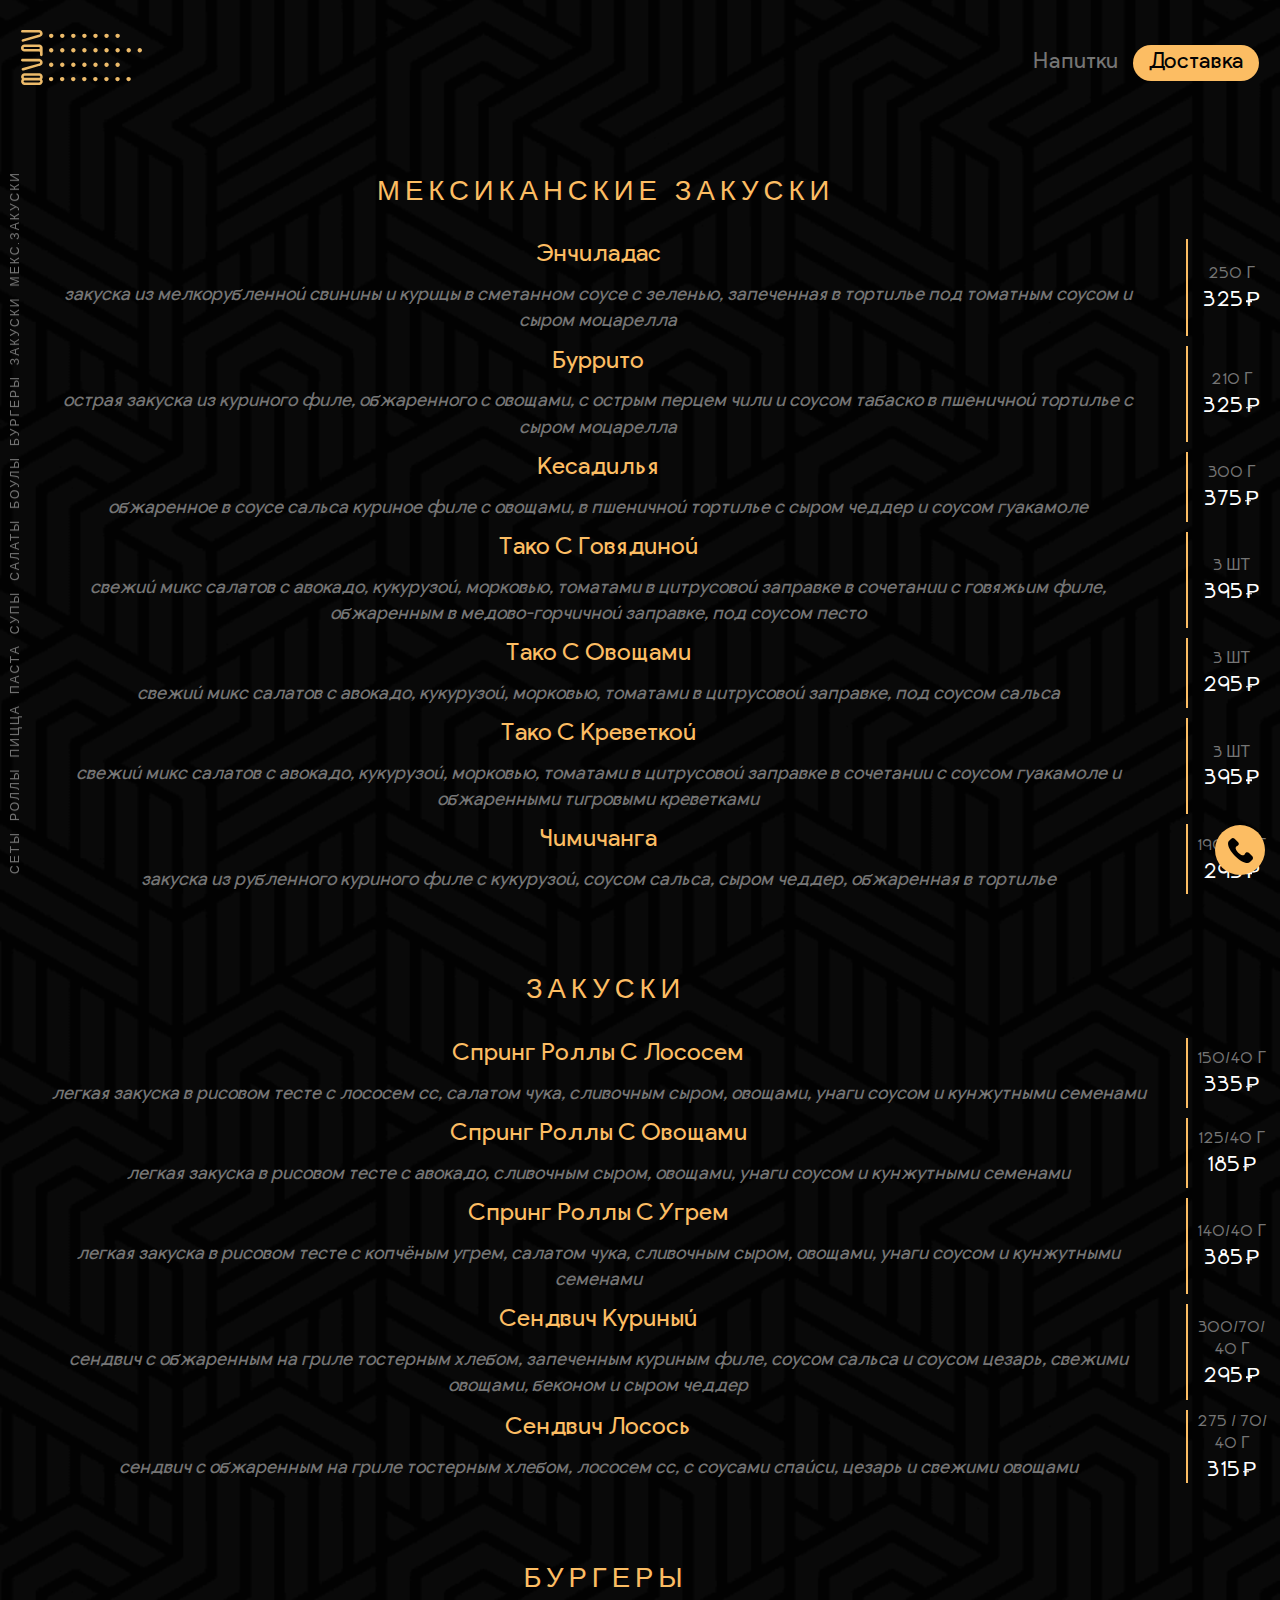
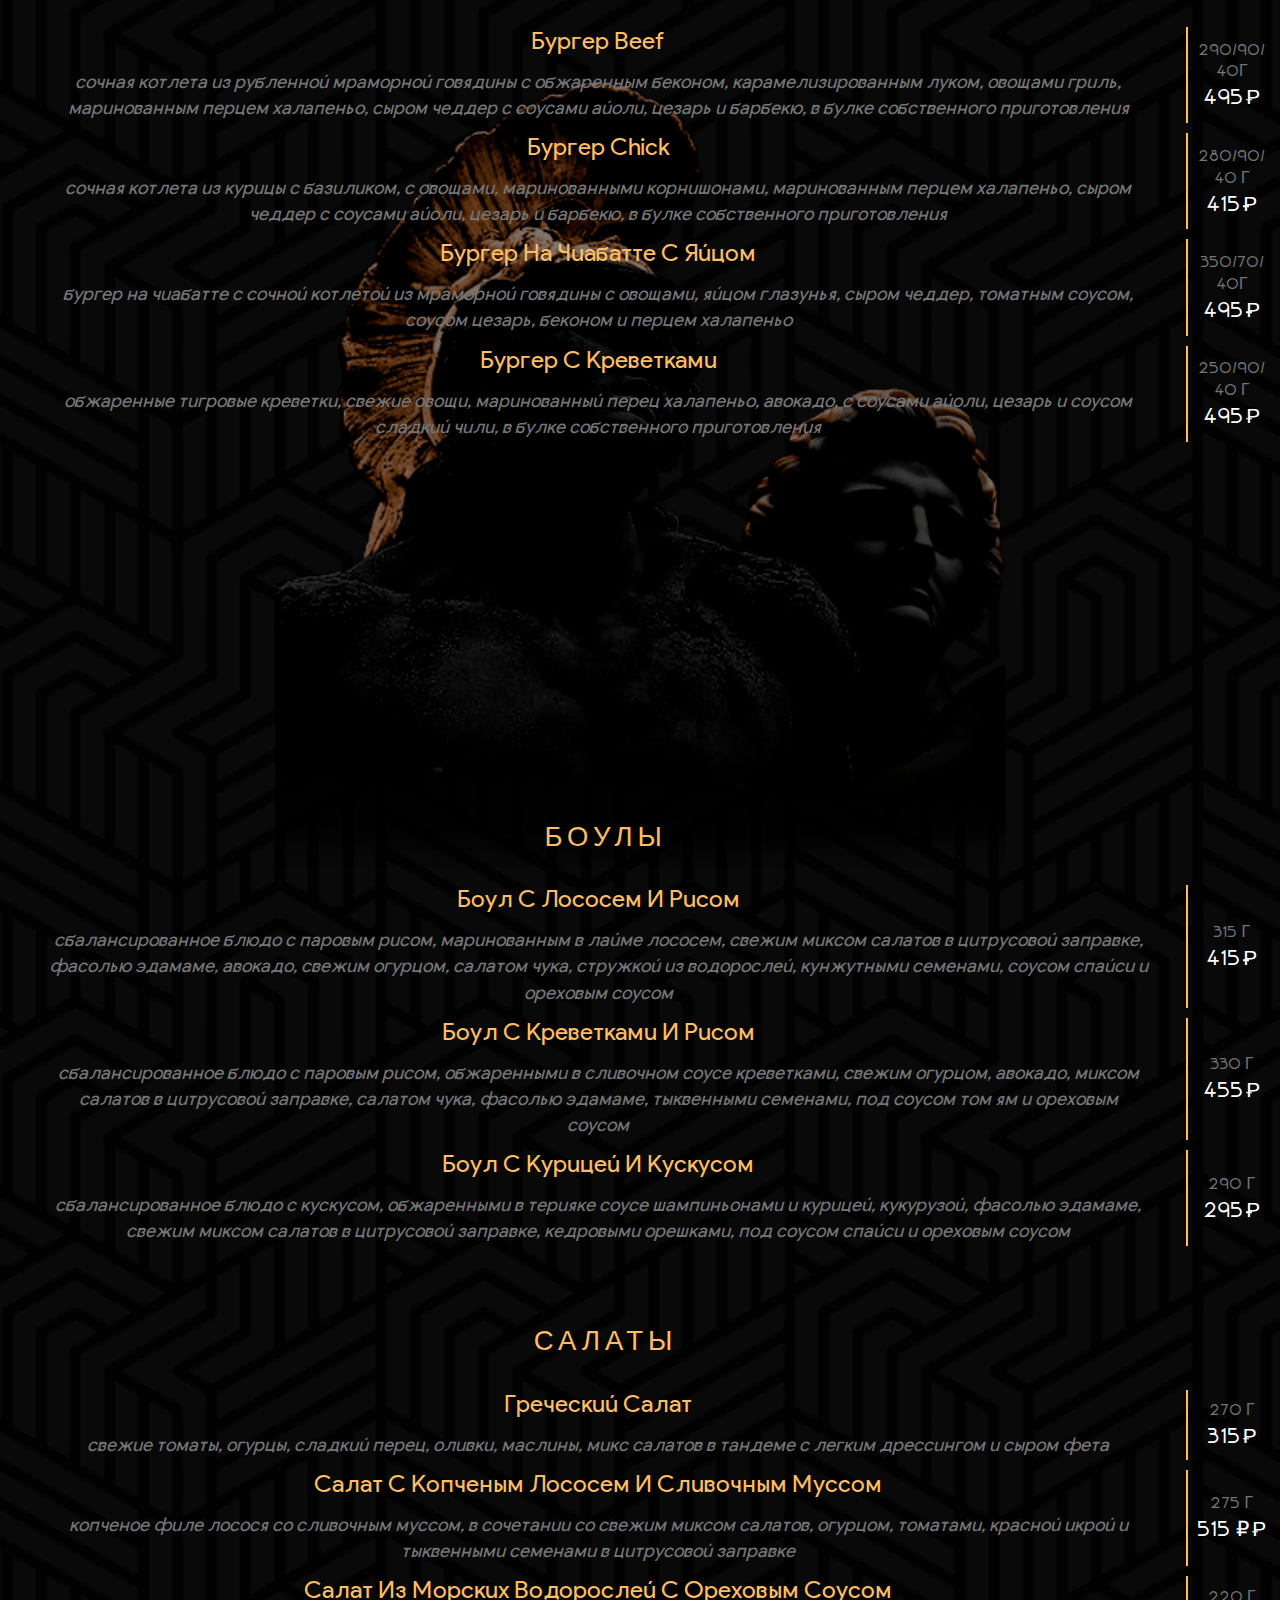
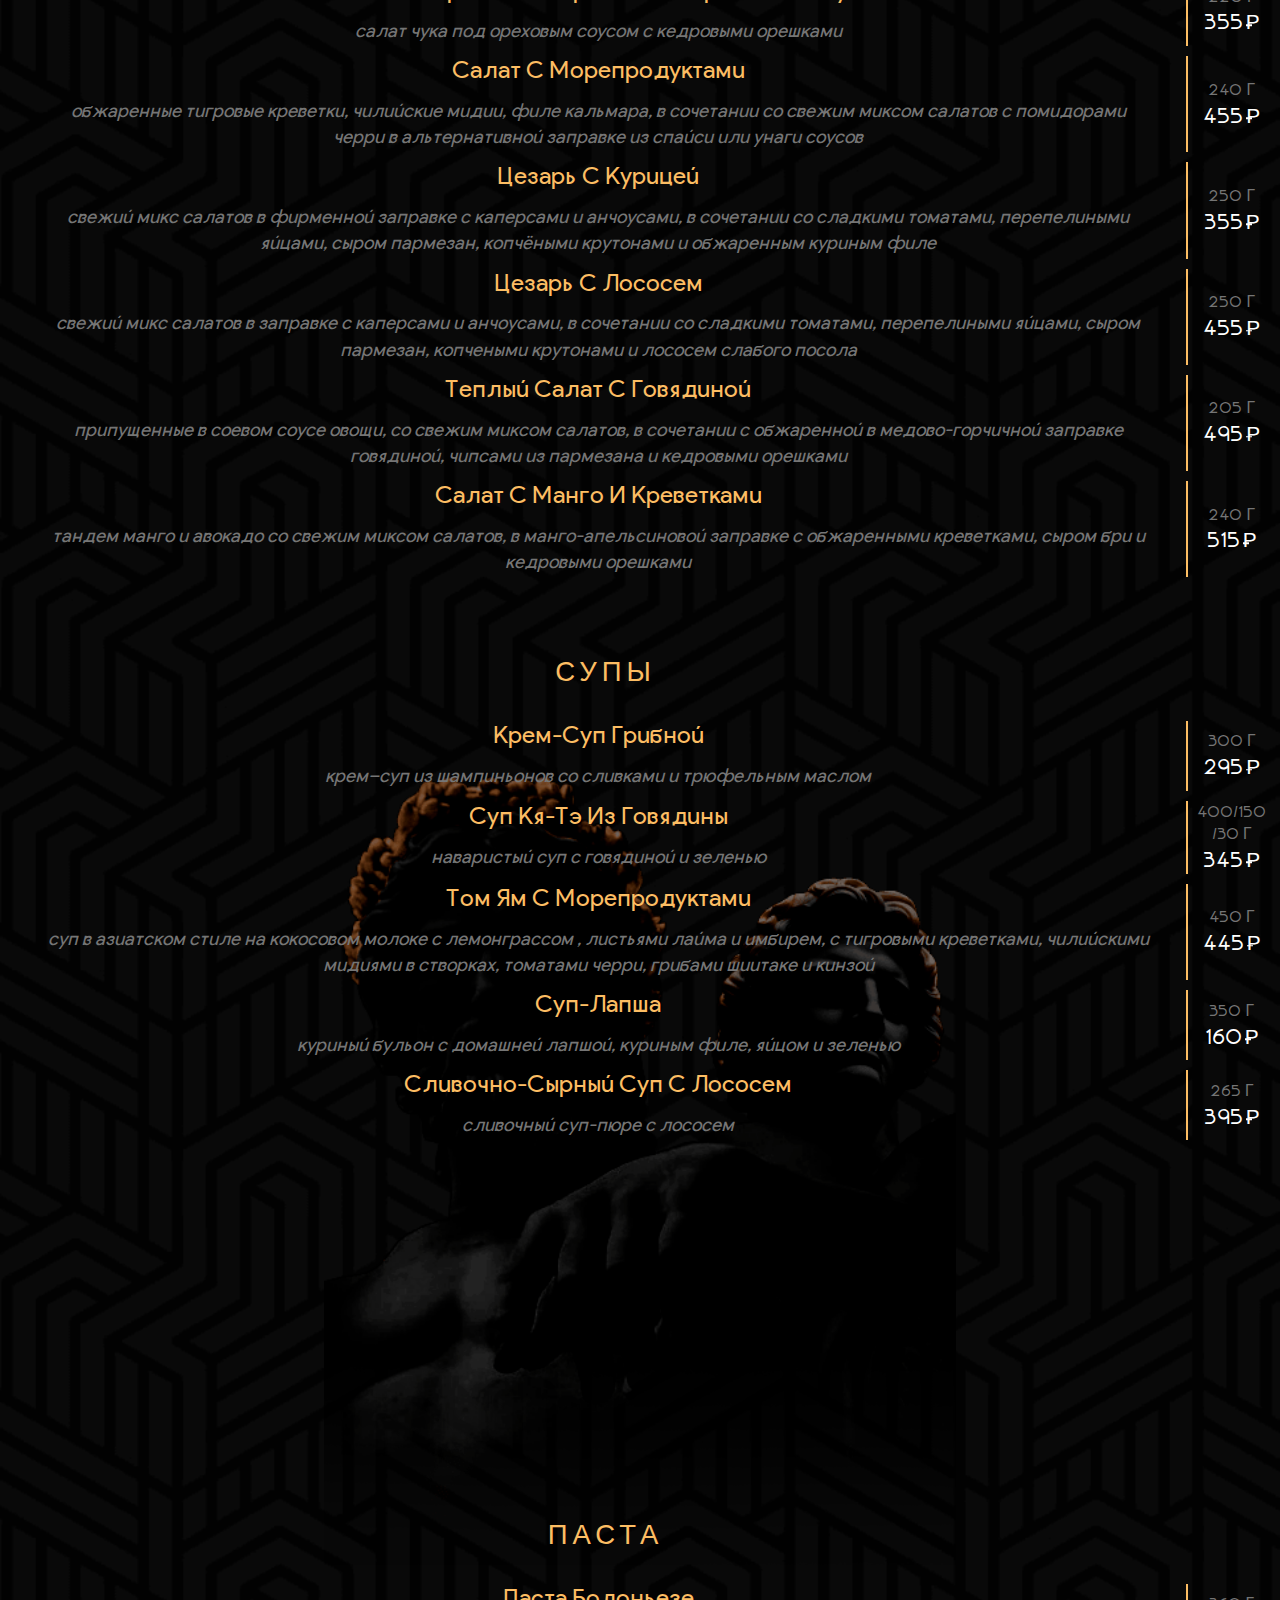
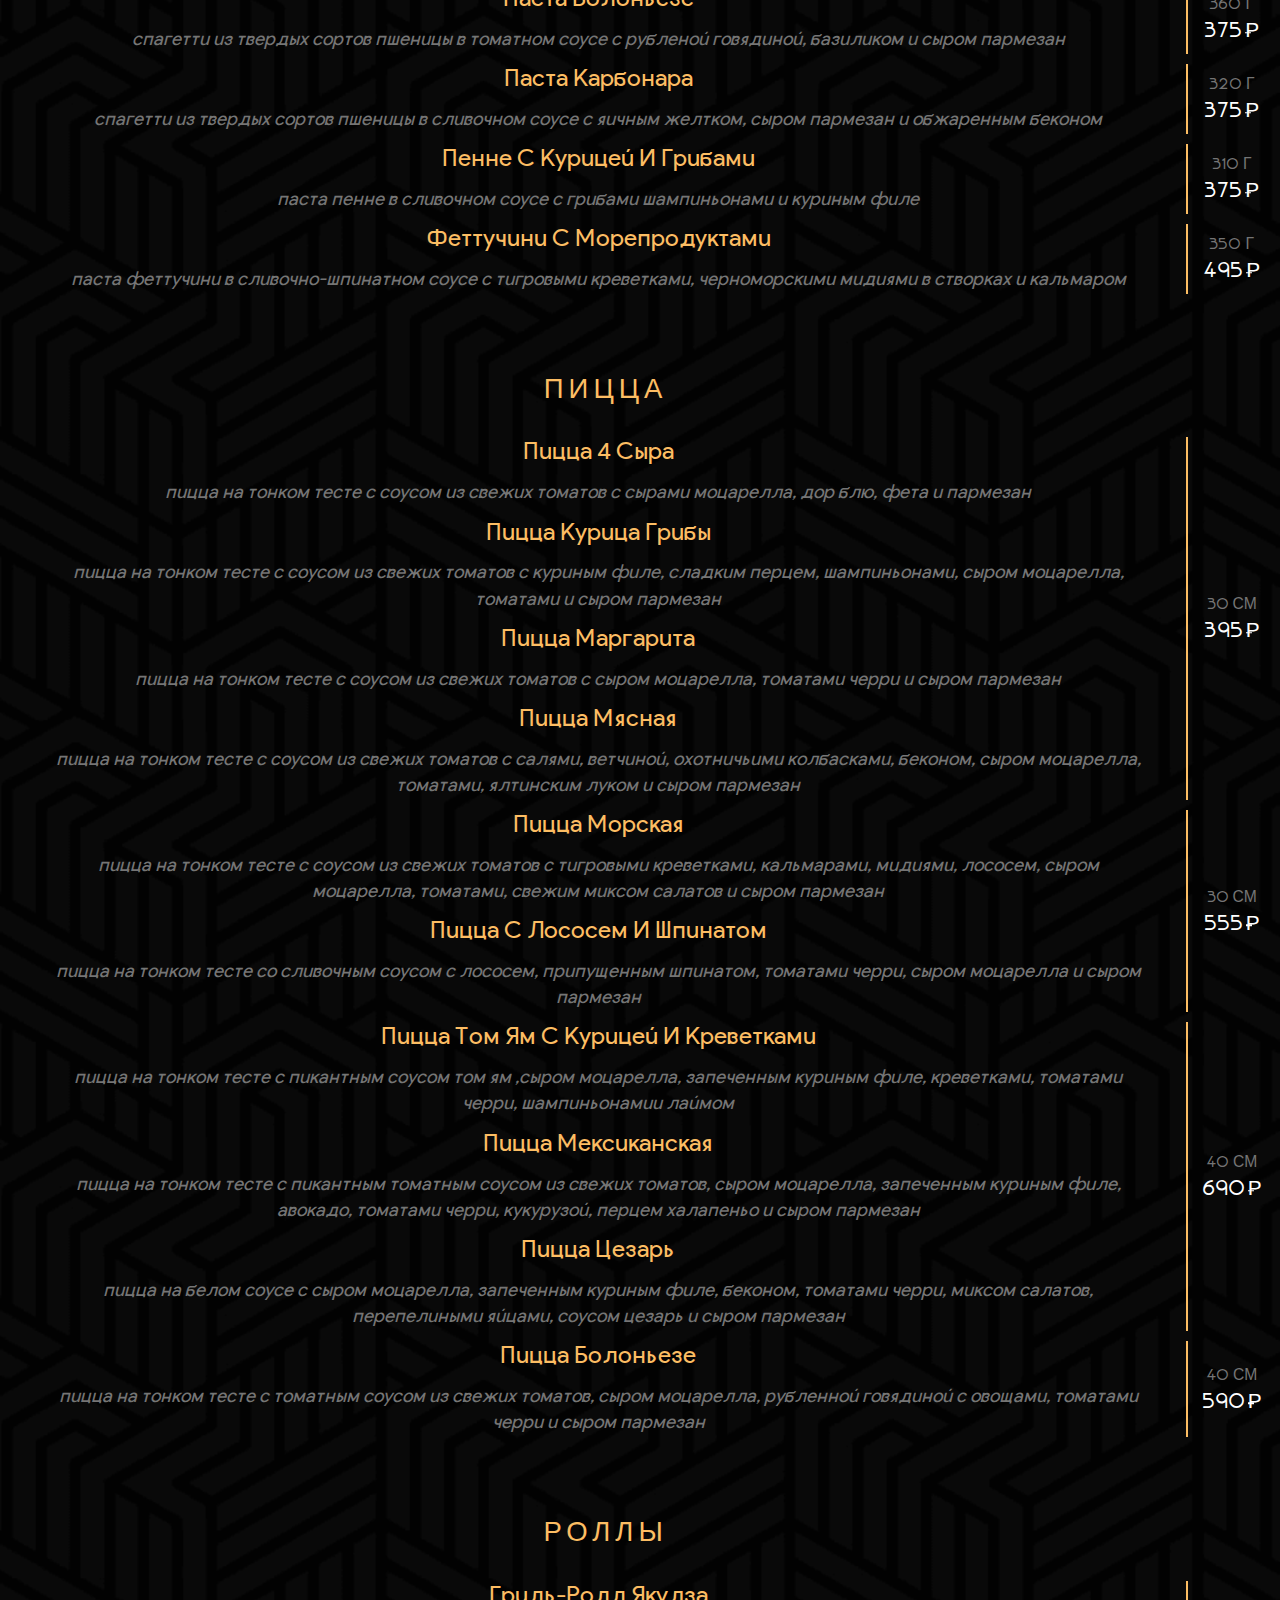
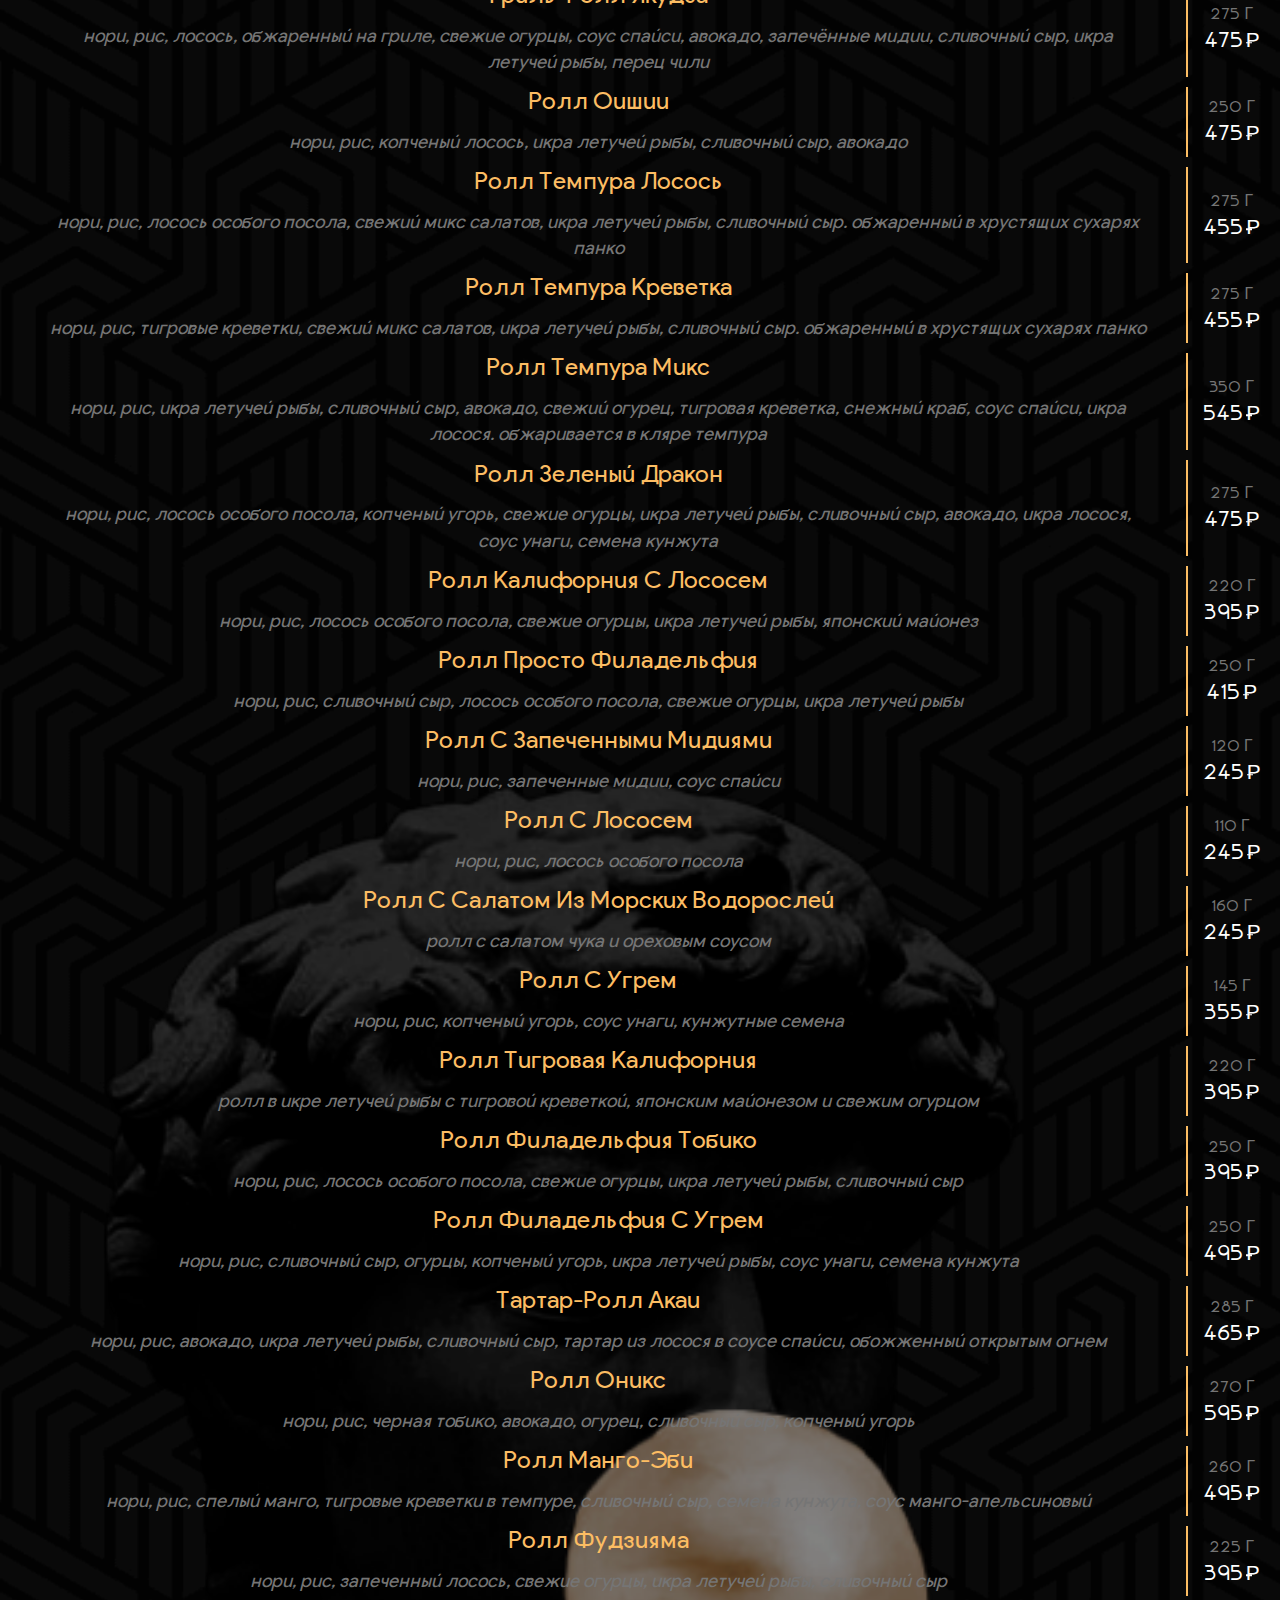
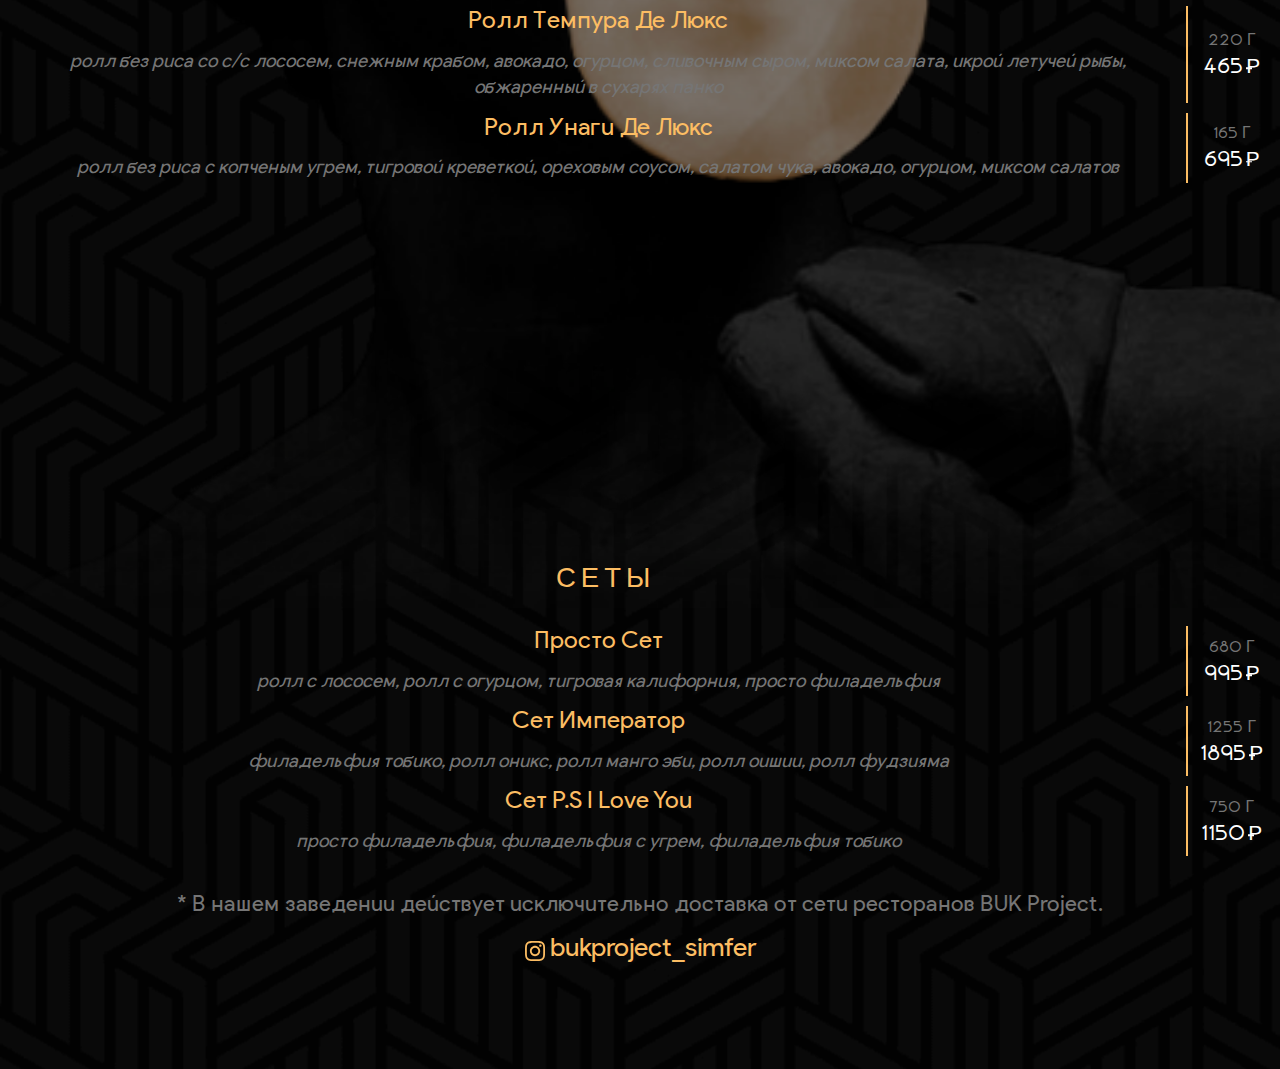
==== commit 71ffc9de: "Add files via upload" ====
--- a/delivery.html
+++ b/delivery.html
@@ -22,7 +22,7 @@
         <nav class="header__nav slide-i-l-2">
           <ul class="header__nav-list">
             <li class="header__nav-item">
-              <a href="index.html">Напитки</a>
+              <a href="drink.html">Напитки</a>
             </li>
             <li class="header__nav-item header__nav-item--active">
               <a href="delivery.html">Доставка</a>
@@ -32,6 +32,11 @@
       </header>
       <!--END header-->
       <main>
+        <div>
+          <a href="tel:+79780528282" class="menu__call-btn heartbeat">
+            <img src="./img/phone-call.svg" width="25" height="25" alt="">
+          </a>
+        </div>
         <div class="sticky-nav slide-i-l">
           <ul class="sticky-nav__list">
             <li>
@@ -485,6 +490,28 @@
                     <div class="menu__item-price"><span class="menu__item-price--ob">30 см</span><span class="menu__rub">555<span></span></span></div>
                   </div>
                 </li>
+                <li class="menu__sub-item">
+                  <div class="menu__item-wrap">
+                    <div class="menu__item-title-wrap">
+                      <div class="menu__item-title">Пицца том ям с курицей и креветками</div>
+                      <div class="menu__item-description">пицца на тонком тесте с пикантным соусом том ям ,сыром моцарелла, запеченным куриным филе, креветками, томатами черри, шампиньонамии лаймом</div>
+                      <div class="menu__item-title">Пицца Мексиканская</div>
+                      <div class="menu__item-description">пицца на тонком тесте с пикантным томатным соусом из свежих томатов, сыром моцарелла, запеченным куриным филе, авокадо, томатами черри, кукурузой, перцем халапеньо и сыром пармезан</div>
+                      <div class="menu__item-title">Пицца Цезарь</div>
+                      <div class="menu__item-description">пицца на белом соусе с сыром моцарелла, запеченным куриным филе, беконом, томатами черри, миксом салатов, перепелиными яйцами, соусом цезарь и сыром пармезан</div>
+                    </div>
+                    <div class="menu__item-price"><span class="menu__item-price--ob">40 см</span><span class="menu__rub">690<span></span></span></div>
+                  </div>
+                </li>
+                <li class="menu__sub-item">
+                  <div class="menu__item-wrap">
+                    <div class="menu__item-title-wrap">
+                      <div class="menu__item-title">Пицца болоньезе</div>
+                      <div class="menu__item-description">пицца на тонком тесте с томатным соусом из свежих томатов, сыром моцарелла, рубленной говядиной с овощами, томатами черри и сыром пармезан</div>
+                    </div>
+                    <div class="menu__item-price"><span class="menu__item-price--ob">40 см</span><span class="menu__rub">590<span></span></span></div>
+                  </div>
+                </li>
               </ul>
             </li>
           </ul>
@@ -722,6 +749,11 @@
               </ul>
             </li>
           </ul>
+          <p class="menu__special-text">* В нашем заведении действует исключительно доставка от сети ресторанов BUK Project.</p>
+          <a class="menu__special-link" href="instagram://user?username=bukproject_simfer">
+            <img src="./img/instagram.svg" width="20" height="20" alt="">
+            <span>bukproject_simfer</span>
+          </a>
         </section>
       </main>
     </div>
--- a/css/app.css
+++ b/css/app.css
@@ -1,2 +1,2 @@
-@charset "UTF-8";@-webkit-keyframes slide-i-l{0%{-webkit-transform:translateX(-100px);transform:translateX(-100px);opacity:0}to{-webkit-transform:translateX(0);transform:translateX(0);opacity:1}}@keyframes slide-i-l{0%{-webkit-transform:translateX(-100px);transform:translateX(-100px);opacity:0}to{-webkit-transform:translateX(0);transform:translateX(0);opacity:1}}@-webkit-keyframes slide-i-l-2{0%{-webkit-transform:translateX(-30px);transform:translateX(-30px);opacity:0}to{-webkit-transform:translateX(0);transform:translateX(0);opacity:1}}@keyframes slide-i-l-2{0%{-webkit-transform:translateX(-30px);transform:translateX(-30px);opacity:0}to{-webkit-transform:translateX(0);transform:translateX(0);opacity:1}}@-webkit-keyframes slide-i-b{0%{-webkit-transform:translateY(50px);transform:translateY(50px);opacity:0}to{-webkit-transform:translateY(0);transform:translateY(0);opacity:1}}@keyframes slide-i-b{0%{-webkit-transform:translateY(50px);transform:translateY(50px);opacity:0}to{-webkit-transform:translateY(0);transform:translateY(0);opacity:1}}:root{--main-yello: #FCBD63;--black: #020202;--gray: #757575;--white: #ffffff}.icon-facebook{width:.53em;height:1em;fill:initial}a,abbr,acronym,address,applet,article,aside,audio,b,big,blockquote,canvas,caption,center,cite,code,dd,del,details,dfn,div,dl,dt,em,embed,figcaption,figure,footer,form,h1,h2,h3,h4,h5,h6,header,hgroup,html,i,iframe,ins,kbd,label,legend,li,mark,menu,nav,object,ol,output,p,pre,q,ruby,s,samp,section,small,span,strike,strong,sub,summary,sup,table,tbody,td,tfoot,th,thead,time,tr,tt,u,ul,var,video{margin:0;padding:0;border:0;vertical-align:baseline}body,fieldset,img{margin:0;vertical-align:baseline}fieldset,img{padding:0}html{-ms-text-size-adjust:100%;-webkit-text-size-adjust:100%;-webkit-box-sizing:border-box;box-sizing:border-box}a img,body,fieldset,img{border:0}input[type=email],input[type=tel],input[type=text],textarea{-webkit-appearance:none}button,input[type=submit]{cursor:pointer}button::-moz-focus-inner,input[type=submit]::-moz-focus-inner{padding:0;border:0}textarea{overflow:auto}button,input{margin:0;padding:0;border:0}a,a:focus,button,div,h1,h2,h3,h4,h5,h6,input,select,span,textarea{outline:0}ol,ul{list-style-type:none}table{border-spacing:0;border-collapse:collapse;width:100%}*,:after,:before{-webkit-box-sizing:inherit;box-sizing:inherit}@media (prefers-reduced-motion:reduce){*{-webkit-transition:none!important;-o-transition:none!important;transition:none!important}}@font-face{font-family:product;src:url(../fonts/product-sans.woff2);font-weight:400;font-style:normal;font-display:swap}@font-face{font-family:valencia;src:url(../fonts/valencia.woff2);font-weight:400;font-style:normal;font-display:swap}body{padding:30px 10px 100px;font-size:14px;line-height:1.4;font-family:"product",sans-serif;background:#020202 url(./../img/bg.png) repeat-y;background-size:contain!important}@media only screen and (min-width:375px){body{font-size:17px}}@media only screen and (min-width:460px){body{font-size:22px}}.bg-p{position:relative}.bg-p--1{padding-bottom:250px}.bg-p--2{padding-bottom:300px}.bg-i{z-index:-1;position:absolute;left:-10px;right:-10px;width:calc(100% + 20px);height:100%;background-size:contain;background-repeat:no-repeat;background-position:bottom}.bg-i--1{bottom:-20px;background-image:url(./../img/bg-1.png)}.bg-i--2{bottom:-125px;background-image:url(./../img/bg-2.png)}.bg-i--3,.bg-i--4{bottom:-125px;background-image:url(./../img/bg-3.png)}.bg-i--4{background-image:url(./../img/bg-4.png)}.sticky-nav{z-index:5;position:sticky;top:25px;left:0}.header,.sticky-nav__list{display:-webkit-box;display:-ms-flexbox;display:flex}.sticky-nav__list{position:absolute;left:-5px;top:-5px;-webkit-transform-origin:left top;-ms-transform-origin:left top;transform-origin:left top;-webkit-transform:rotate(-90deg) translateX(-100%);-ms-transform:rotate(-90deg) translateX(-100%);transform:rotate(-90deg) translateX(-100%)}.sticky-nav__list a{display:block;padding:2px 5px 20px;text-decoration:none;color:var(--gray);font-family:"valencia",sans-serif;font-size:.55em;letter-spacing:2px;text-transform:uppercase}.sticky-nav__list a:active,.sticky-nav__list a:hover{color:var(--main-yello)}.header{-webkit-box-align:center;-ms-flex-align:center;align-items:center;-webkit-box-pack:justify;-ms-flex-pack:justify;justify-content:space-between;padding-left:.5em;padding-right:.5em}.header__logo{width:5.5em;height:2.5em}.header__logo-wrap a{display:block}.header__nav-list{display:-webkit-box;display:-ms-flexbox;display:flex;font-size:1em}.header__nav-item a{display:block;padding:3px 15px;border-radius:50px;text-decoration:none;color:var(--gray)}.header__nav-item--active a{background-color:var(--main-yello);color:var(--black)}.menu__section{margin-top:75px}.menu__section h2,.menu__sub-header{font-family:"valencia",sans-serif;font-weight:300;text-transform:uppercase}.menu__section h2{font-size:1.25em;color:var(--main-yello);letter-spacing:5px;text-align:center;margin-right:2.5em}.menu__sub-header{text-align:center;margin-right:5em;margin-bottom:5px;font-size:.75em;color:var(--gray);letter-spacing:3px}.menu__list{margin-top:30px}.menu__list>:not(:first-child){margin-top:35px}.menu__item{text-transform:capitalize;color:var(--main-yello)}.menu__item-title-wrap,.menu__item-wrap{display:-webkit-box;display:-ms-flexbox;display:flex;-webkit-box-pack:end;-ms-flex-pack:end;justify-content:flex-end}.menu__item-title-wrap{-webkit-box-align:center;-ms-flex-align:center;align-items:center;-webkit-box-pack:center;-ms-flex-pack:center;justify-content:center;-webkit-box-flex:1;-ms-flex:1;flex:1;-webkit-box-orient:vertical;-webkit-box-direction:normal;-ms-flex-direction:column;flex-direction:column}.menu__item-title-wrap>:not(:first-child){margin-top:10px}.menu__item-title{position:relative;width:100%;text-align:center;font-size:1.1em;padding:0 1.5em}.menu__item-title span{position:absolute;top:50%;margin-left:5px;font-family:"valencia",sans-serif;color:var(--gray);font-size:.6em;-webkit-transform:translateY(-50%);-ms-transform:translateY(-50%);transform:translateY(-50%)}.menu__item-description{padding:0 2em;color:var(--gray);font-size:.85em;text-transform:lowercase;font-style:italic;text-align:center}.menu__item-price{display:-webkit-box;display:-ms-flexbox;display:flex;-webkit-box-orient:vertical;-webkit-box-direction:normal;-ms-flex-direction:column;flex-direction:column;-webkit-box-pack:center;-ms-flex-pack:center;justify-content:center;padding-left:5px;width:4em;font-size:.95em;font-family:"valencia",sans-serif;color:var(--white);border-left:2px solid var(--main-yello)}.menu__item-price span{text-align:center}.menu__item-price--ob{word-break:break-all;font-family:"valencia",sans-serif;color:var(--gray);font-size:.75em;text-transform:uppercase}.menu__rub{display:-webkit-box;display:-ms-flexbox;display:flex;-webkit-box-pack:center;-ms-flex-pack:center;justify-content:center}.menu__rub span{position:relative;margin-left:3px}.menu__rub span::after{content:'Р'}.menu__rub span::before{content:'';position:absolute;top:60%;left:0;width:6px;height:1.5px;background-color:currentColor;-webkit-transform:translateY(-50%);-ms-transform:translateY(-50%);transform:translateY(-50%)}.menu__sub-item{margin-top:10px}.menu__sub-item--25{margin-top:25px}.slide-i-l-1{-webkit-animation:slide-i-l .5s cubic-bezier(.25,.46,.45,.94) both;animation:slide-i-l .5s cubic-bezier(.25,.46,.45,.94) both;-webkit-animation-delay:.2s;animation-delay:.2s}.slide-i-l-2{-webkit-animation:slide-i-l-2 .75s cubic-bezier(.25,.46,.45,.94) both;animation:slide-i-l-2 .75s cubic-bezier(.25,.46,.45,.94) both;-webkit-animation-delay:.5s;animation-delay:.5s}.slide-i-l{-webkit-animation:slide-i-l .75s cubic-bezier(.25,.46,.45,.94) both;animation:slide-i-l .75s cubic-bezier(.25,.46,.45,.94) both;-webkit-animation-delay:1.5s;animation-delay:1.5s}.menu__section{-webkit-animation:slide-i-b .75s cubic-bezier(.25,.46,.45,.94) both;animation:slide-i-b .75s cubic-bezier(.25,.46,.45,.94) both}.menu__section:nth-child(2){-webkit-animation-delay:1s;animation-delay:1s}.menu__section:nth-child(3){-webkit-animation-delay:1.25s;animation-delay:1.25s}
+@charset "UTF-8";@-webkit-keyframes bounce-in-top{0%{-webkit-transform:translateY(-500px);transform:translateY(-500px);-webkit-animation-timing-function:ease-in;animation-timing-function:ease-in;opacity:0}38%{-webkit-transform:translateY(0);transform:translateY(0);-webkit-animation-timing-function:ease-out;animation-timing-function:ease-out;opacity:1}55%{-webkit-transform:translateY(-65px);transform:translateY(-65px);-webkit-animation-timing-function:ease-in;animation-timing-function:ease-in}72%,90%,to{-webkit-transform:translateY(0);transform:translateY(0);-webkit-animation-timing-function:ease-out;animation-timing-function:ease-out}81%{-webkit-transform:translateY(-28px);transform:translateY(-28px);-webkit-animation-timing-function:ease-in;animation-timing-function:ease-in}95%{-webkit-transform:translateY(-8px);transform:translateY(-8px);-webkit-animation-timing-function:ease-in;animation-timing-function:ease-in}}@keyframes bounce-in-top{0%{-webkit-transform:translateY(-500px);transform:translateY(-500px);-webkit-animation-timing-function:ease-in;animation-timing-function:ease-in;opacity:0}38%{-webkit-transform:translateY(0);transform:translateY(0);-webkit-animation-timing-function:ease-out;animation-timing-function:ease-out;opacity:1}55%{-webkit-transform:translateY(-65px);transform:translateY(-65px);-webkit-animation-timing-function:ease-in;animation-timing-function:ease-in}72%,90%,to{-webkit-transform:translateY(0);transform:translateY(0);-webkit-animation-timing-function:ease-out;animation-timing-function:ease-out}81%{-webkit-transform:translateY(-28px);transform:translateY(-28px);-webkit-animation-timing-function:ease-in;animation-timing-function:ease-in}95%{-webkit-transform:translateY(-8px);transform:translateY(-8px);-webkit-animation-timing-function:ease-in;animation-timing-function:ease-in}}@-webkit-keyframes animStar{0%{-webkit-transform:translateY(0);transform:translateY(0)}to{-webkit-transform:translateY(-2000px);transform:translateY(-2000px)}}@keyframes animStar{0%{-webkit-transform:translateY(0);transform:translateY(0)}to{-webkit-transform:translateY(-2000px);transform:translateY(-2000px)}}@-webkit-keyframes bg-color{0%,to{background-color:#e74c3c}20%{background-color:#f1c40f}40%{background-color:#1abc9c}60%{background-color:#3498db}80%{background-color:#9b59b6}}@keyframes bg-color{0%,to{background-color:#e74c3c}20%{background-color:#f1c40f}40%{background-color:#1abc9c}60%{background-color:#3498db}80%{background-color:#9b59b6}}@-webkit-keyframes heartbeat{0%{-webkit-transform:scale(1);transform:scale(1);-webkit-transform-origin:center center;transform-origin:center center;-webkit-animation-timing-function:ease-out;animation-timing-function:ease-out}10%{-webkit-transform:scale(.91);transform:scale(.91);-webkit-animation-timing-function:ease-in;animation-timing-function:ease-in}17%{-webkit-transform:scale(.98);transform:scale(.98);-webkit-animation-timing-function:ease-out;animation-timing-function:ease-out}33%{-webkit-transform:scale(.87);transform:scale(.87);-webkit-animation-timing-function:ease-in;animation-timing-function:ease-in}45%{-webkit-transform:scale(1);transform:scale(1);-webkit-animation-timing-function:ease-out;animation-timing-function:ease-out}}@keyframes heartbeat{0%{-webkit-transform:scale(1);transform:scale(1);-webkit-transform-origin:center center;transform-origin:center center;-webkit-animation-timing-function:ease-out;animation-timing-function:ease-out}10%{-webkit-transform:scale(.91);transform:scale(.91);-webkit-animation-timing-function:ease-in;animation-timing-function:ease-in}17%{-webkit-transform:scale(.98);transform:scale(.98);-webkit-animation-timing-function:ease-out;animation-timing-function:ease-out}33%{-webkit-transform:scale(.87);transform:scale(.87);-webkit-animation-timing-function:ease-in;animation-timing-function:ease-in}45%{-webkit-transform:scale(1);transform:scale(1);-webkit-animation-timing-function:ease-out;animation-timing-function:ease-out}}@-webkit-keyframes slide-i-l{0%{-webkit-transform:translateX(-100px);transform:translateX(-100px);opacity:0}to{-webkit-transform:translateX(0);transform:translateX(0);opacity:1}}@keyframes slide-i-l{0%{-webkit-transform:translateX(-100px);transform:translateX(-100px);opacity:0}to{-webkit-transform:translateX(0);transform:translateX(0);opacity:1}}@-webkit-keyframes slide-i-l-2{0%{-webkit-transform:translateX(-30px);transform:translateX(-30px);opacity:0}to{-webkit-transform:translateX(0);transform:translateX(0);opacity:1}}@keyframes slide-i-l-2{0%{-webkit-transform:translateX(-30px);transform:translateX(-30px);opacity:0}to{-webkit-transform:translateX(0);transform:translateX(0);opacity:1}}@-webkit-keyframes slide-i-b{0%{-webkit-transform:translateY(50px);transform:translateY(50px);opacity:0}to{-webkit-transform:translateY(0);transform:translateY(0);opacity:1}}@keyframes slide-i-b{0%{-webkit-transform:translateY(50px);transform:translateY(50px);opacity:0}to{-webkit-transform:translateY(0);transform:translateY(0);opacity:1}}:root{--main-yello: #FCBD63;--black: #020202;--gray: #757575;--white: #ffffff}.icon-facebook{width:.53em;height:1em;fill:initial}a,abbr,acronym,address,applet,article,aside,audio,b,big,blockquote,canvas,caption,center,cite,code,dd,del,details,dfn,div,dl,dt,em,embed,figcaption,figure,footer,form,h1,h2,h3,h4,h5,h6,header,hgroup,html,i,iframe,ins,kbd,label,legend,li,mark,menu,nav,object,ol,output,p,pre,q,ruby,s,samp,section,small,span,strike,strong,sub,summary,sup,table,tbody,td,tfoot,th,thead,time,tr,tt,u,ul,var,video{margin:0;padding:0;border:0;vertical-align:baseline}body,fieldset,img{margin:0;vertical-align:baseline}fieldset,img{padding:0}html{-ms-text-size-adjust:100%;-webkit-text-size-adjust:100%;-webkit-box-sizing:border-box;box-sizing:border-box}a img,body,fieldset,img{border:0}input[type=email],input[type=tel],input[type=text],textarea{-webkit-appearance:none}button,input[type=submit]{cursor:pointer}button::-moz-focus-inner,input[type=submit]::-moz-focus-inner{padding:0;border:0}textarea{overflow:auto}button,input{margin:0;padding:0;border:0}a,a:focus,button,div,h1,h2,h3,h4,h5,h6,input,select,span,textarea{outline:0}ol,ul{list-style-type:none}table{border-spacing:0;border-collapse:collapse;width:100%}*,:after,:before{-webkit-box-sizing:inherit;box-sizing:inherit}@media (prefers-reduced-motion:reduce){*{-webkit-transition:none!important;-o-transition:none!important;transition:none!important}}@font-face{font-family:product;src:url(../fonts/product-sans.woff2);font-weight:400;font-style:normal;font-display:swap}@font-face{font-family:valencia;src:url(../fonts/valencia.woff2);font-weight:400;font-style:normal;font-display:swap}body{padding:30px 10px 100px;font-size:14px;line-height:1.4;font-family:"product",sans-serif;background:#020202 url(./../img/bg.png) repeat-y;background-size:contain!important}@media only screen and (min-width:375px){body{font-size:17px}}@media only screen and (min-width:460px){body{font-size:22px}}.bg-p{position:relative}.bg-p--1{padding-bottom:250px}.bg-p--2{padding-bottom:300px}.bg-i{z-index:-1;position:absolute;left:-10px;right:-10px;width:calc(100% + 20px);height:100%;background-size:contain;background-repeat:no-repeat;background-position:bottom}.bg-i--1{bottom:-20px;background-image:url(./../img/bg-1.png)}.bg-i--2{bottom:-125px;background-image:url(./../img/bg-2.png)}.bg-i--3,.bg-i--4{bottom:-125px;background-image:url(./../img/bg-3.png)}.bg-i--4{background-image:url(./../img/bg-4.png)}.sticky-nav{z-index:5;position:sticky;top:25px;left:0}.sticky-nav__list{position:absolute;left:-5px;top:-5px;-webkit-transform-origin:left top;-ms-transform-origin:left top;transform-origin:left top;-webkit-transform:rotate(-90deg) translateX(-100%);-ms-transform:rotate(-90deg) translateX(-100%);transform:rotate(-90deg) translateX(-100%);display:-webkit-box;display:-ms-flexbox;display:flex}.sticky-nav__list a{display:block;padding:2px 5px 20px;text-decoration:none;color:var(--gray);font-family:"valencia",sans-serif;font-size:.55em;letter-spacing:2px;text-transform:uppercase}.sticky-nav__list a:active,.sticky-nav__list a:hover{color:var(--main-yello)}.main-bg{padding:unset;margin:unset;background-color:#e74c3c;animation:bg-color 10s infinite;-webkit-animation:bg-color 10s infinite;background-image:unset}.main-bg-begin__wrap{position:fixed;display:-webkit-box;display:-ms-flexbox;display:flex;-webkit-box-align:center;-ms-flex-align:center;align-items:center;-webkit-box-pack:center;-ms-flex-pack:center;justify-content:center;width:100%;height:100%}.main-bg-begin{padding:10px 45px;font-size:2em;color:var(--gray);background-color:var(--white);border-radius:50px;text-decoration:none}.main-bg .bounce-in-top{-webkit-animation:bounce-in-top 1.1s both;animation:bounce-in-top 1.1s both;-webkit-animation-delay:1s;animation-delay:1s}.main-bg #bg-wrap{width:100vw;height:100vh}.main-bg #bg-wrap svg{width:100%;height:100%}.main-bg #bg-wrap #stars,.main-bg #bg-wrap #stars:after{width:1px;height:1px;background:0 0;-webkit-box-shadow:762px 1490px #fff,472px 711px #fff,1278px 567px #fff,164px 1210px #fff,1541px 1943px #fff,430px 576px #fff,897px 1316px #fff,1117px 1541px #fff,1646px 360px #fff,1911px 1201px #fff,1300px 1064px #fff,1165px 1743px #fff,659px 1669px #fff,620px 1520px #fff,1747px 817px #fff,1758px 391px #fff,629px 1028px #fff,1542px 68px #fff,668px 902px #fff,1607px 1288px #fff,1975px 95px #fff,1078px 1834px #fff,204px 1894px #fff,523px 570px #fff,192px 588px #fff,75px 282px #fff,1587px 379px #fff,849px 440px #fff,854px 251px #fff,646px 1568px #fff,1964px 1923px #fff,670px 1213px #fff,483px 5px #fff,1068px 332px #fff,1859px 428px #fff,118px 681px #fff,1036px 1123px #fff,761px 1223px #fff,546px 313px #fff,302px 908px #fff,204px 49px #fff,1124px 1512px #fff,417px 282px #fff,93px 1880px #fff,1499px 415px #fff,1464px 1303px #fff,403px 23px #fff,20px 628px #fff,170px 645px #fff,100px 1876px #fff,1175px 177px #fff,351px 556px #fff,440px 1249px #fff,943px 1069px #fff,375px 388px #fff,641px 338px #fff,573px 1898px #fff,1988px 668px #fff,1745px 517px #fff,840px 44px #fff,1510px 1006px #fff,401px 1042px #fff,122px 707px #fff,1029px 22px #fff,776px 1972px #fff,1283px 605px #fff,1199px 1254px #fff,1424px 1608px #fff,844px 972px #fff,501px 1395px #fff,918px 1334px #fff,153px 374px #fff,304px 1434px #fff,145px 271px #fff,1913px 852px #fff,28px 1704px #fff,1639px 689px #fff,153px 367px #fff,1008px 1399px #fff,550px 1360px #fff,1644px 1423px #fff,1451px 977px #fff,1342px 31px #fff,751px 1239px #fff,106px 1804px #fff,705px 59px #fff,394px 1972px #fff,1847px 1670px #fff,370px 394px #fff,658px 300px #fff,341px 1525px #fff,216px 1123px #fff,1993px 1029px #fff,1416px 1852px #fff,103px 405px #fff,745px 18px #fff,984px 44px #fff,866px 295px #fff,1366px 1662px #fff,1482px 1248px #fff,663px 1089px #fff,1393px 40px #fff,439px 660px #fff,264px 1518px #fff,1670px 262px #fff,1391px 556px #fff,1223px 1911px #fff,1685px 965px #fff,265px 763px #fff,1713px 1761px #fff,536px 1613px #fff,1150px 921px #fff,866px 1541px #fff,910px 308px #fff,416px 1422px #fff,1543px 1565px #fff,1269px 32px #fff,1271px 277px #fff,1470px 1302px #fff,1126px 720px #fff,1305px 582px #fff,956px 387px #fff,1573px 983px #fff,1281px 356px #fff,234px 1541px #fff,1604px 239px #fff,1438px 1456px #fff,940px 971px #fff,1864px 293px #fff,1499px 713px #fff,1928px 1594px #fff,1947px 388px #fff,426px 1475px #fff,795px 874px #fff,1023px 1868px #fff,1309px 1522px #fff,973px 1521px #fff,1576px 964px #fff,884px 733px #fff,1704px 1857px #fff,173px 570px #fff,996px 1970px #fff,1716px 1535px #fff,641px 56px #fff,1072px 586px #fff,724px 903px #fff,997px 1024px #fff,413px 239px #fff,787px 91px #fff,1389px 822px #fff,1219px 1083px #fff,644px 1645px #fff,1168px 325px #fff,1637px 959px #fff,1870px 765px #fff,1637px 1624px #fff,1877px 563px #fff,327px 711px #fff,837px 569px #fff,147px 398px #fff,328px 952px #fff,710px 1167px #fff,25px 763px #fff,1838px 60px #fff,4px 1090px #fff,1151px 1406px #fff,1288px 1523px #fff,968px 1562px #fff,574px 69px #fff,710px 1487px #fff,1532px 995px #fff,183px 853px #fff,1569px 728px #fff,348px 1268px #fff,70px 1387px #fff,379px 1304px #fff,783px 986px #fff,1867px 154px #fff,363px 1794px #fff,1303px 1337px #fff,872px 317px #fff,524px 320px #fff,111px 1743px #fff,814px 799px #fff,1225px 483px #fff,1878px 1394px #fff,391px 1226px #fff,975px 749px #fff,407px 1209px #fff,914px 1520px #fff,808px 1803px #fff,1433px 1816px #fff,506px 488px #fff,1122px 863px #fff,1473px 1132px #fff,1635px 776px #fff,1292px 974px #fff,1852px 219px #fff,461px 1867px #fff,789px 693px #fff,760px 1847px #fff,827px 1171px #fff,319px 926px #fff,285px 651px #fff,1729px 1276px #fff,1691px 1050px #fff,757px 1289px #fff,317px 1973px #fff,1916px 727px #fff,989px 1971px #fff,1026px 1523px #fff,1876px 1613px #fff,1042px 1841px #fff,1391px 1870px #fff,708px 230px #fff,446px 1917px #fff,325px 513px #fff,1978px 1984px #fff,1158px 1465px #fff,1605px 12px #fff,881px 277px #fff,408px 541px #fff,941px 1251px #fff,1497px 900px #fff,243px 1435px #fff,1695px 1753px #fff,206px 136px #fff,1655px 851px #fff,738px 1674px #fff,197px 1877px #fff,1637px 476px #fff,587px 1312px #fff,200px 1721px #fff,1040px 1615px #fff,1368px 755px #fff,859px 1795px #fff,1077px 585px #fff,279px 185px #fff,1892px 1410px #fff,298px 1826px #fff,879px 205px #fff,1100px 1859px #fff,728px 407px #fff,1745px 1179px #fff,258px 649px #fff,1711px 219px #fff,557px 1654px #fff,1714px 506px #fff,1329px 1412px #fff,1206px 188px #fff,1739px 185px #fff,1834px 1356px #fff,493px 1779px #fff,263px 1070px #fff,1339px 1618px #fff,1173px 280px #fff,1921px 1937px #fff,711px 811px #fff,194px 1498px #fff,1688px 1901px #fff,929px 1929px #fff,867px 1193px #fff,1956px 1162px #fff,1109px 904px #fff,1597px 1115px #fff,1893px 1325px #fff,1555px 1338px #fff,1213px 1921px #fff,848px 1156px #fff,1130px 1733px #fff,74px 1430px #fff,1751px 1790px #fff,866px 246px #fff,1687px 331px #fff,852px 804px #fff,1372px 1105px #fff,1882px 1690px #fff,1964px 1936px #fff,1497px 171px #fff,1300px 19px #fff,941px 654px #fff,106px 1446px #fff,1708px 1903px #fff,154px 1724px #fff,518px 411px #fff,16px 1057px #fff,1954px 710px #fff,157px 1771px #fff,1642px 1011px #fff,1570px 953px #fff,101px 1669px #fff,1955px 424px #fff,688px 398px #fff,1536px 1547px #fff,1034px 313px #fff,675px 167px #fff,795px 119px #fff,1334px 229px #fff,1747px 93px #fff,1751px 675px #fff,929px 730px #fff,98px 571px #fff,39px 306px #fff,1060px 72px #fff,800px 1407px #fff,765px 886px #fff,411px 1589px #fff,425px 1699px #fff,1246px 646px #fff,1378px 589px #fff,1342px 418px #fff,1890px 1938px #fff,1099px 217px #fff,432px 1763px #fff,525px 1375px #fff,1192px 881px #fff,815px 827px #fff,389px 376px #fff,419px 1136px #fff,833px 1213px #fff,53px 1565px #fff,995px 11px #fff,1782px 1538px #fff,1836px 1820px #fff,45px 1727px #fff,1746px 1982px #fff,1791px 1123px #fff,1000px 53px #fff,549px 956px #fff,205px 1551px #fff,661px 1911px #fff,1292px 46px #fff,177px 829px #fff,466px 1510px #fff,884px 1359px #fff,479px 411px #fff,824px 589px #fff,1147px 249px #fff,331px 250px #fff,1510px 1414px #fff,942px 1682px #fff,1940px 1640px #fff,50px 315px #fff,476px 920px #fff,30px 1841px #fff,1469px 107px #fff,512px 1089px #fff,1778px 1803px #fff,1023px 1820px #fff,554px 638px #fff,943px 1154px #fff,1572px 99px #fff,1498px 323px #fff,1654px 367px #fff,1298px 703px #fff,1485px 70px #fff,343px 521px #fff,419px 1084px #fff,1066px 1994px #fff,615px 529px #fff,773px 1194px #fff,960px 1545px #fff,1730px 1865px #fff,887px 784px #fff,797px 1265px #fff,948px 1122px #fff,1409px 595px #fff,620px 533px #fff,353px 1309px #fff,1851px 1138px #fff,1918px 254px #fff,1223px 1649px #fff,834px 598px #fff,1323px 408px #fff,1530px 430px #fff,413px 623px #fff,1738px 408px #fff,166px 104px #fff,1463px 47px #fff,992px 692px #fff,346px 1365px #fff,843px 815px #fff,1429px 809px #fff,1856px 410px #fff,228px 840px #fff,943px 431px #fff,1368px 591px #fff,542px 25px #fff,677px 567px #fff,820px 1720px #fff,1018px 1786px #fff,48px 1462px #fff,476px 1262px #fff,197px 1007px #fff,801px 841px #fff,1929px 550px #fff,454px 834px #fff,1904px 1548px #fff,533px 1627px #fff,1688px 1418px #fff,1554px 1262px #fff,414px 1296px #fff,399px 1378px #fff,1490px 1862px #fff,157px 1698px #fff,481px 1497px #fff,435px 1101px #fff,1226px 1003px #fff,965px 67px #fff,11px 1778px #fff,409px 32px #fff,1948px 662px #fff,888px 431px #fff,280px 1305px #fff,1572px 1905px #fff,799px 455px #fff,1809px 1551px #fff,1163px 86px #fff,1605px 1663px #fff,754px 771px #fff,105px 907px #fff,952px 169px #fff,838px 1450px #fff,161px 762px #fff,736px 1343px #fff,855px 958px #fff,997px 72px #fff,928px 1255px #fff,1870px 59px #fff,956px 865px #fff,1929px 795px #fff,1313px 909px #fff,484px 1600px #fff,549px 312px #fff,691px 574px #fff,650px 1734px #fff,651px 936px #fff,469px 629px #fff,527px 911px #fff,1890px 1817px #fff,893px 1012px #fff,963px 952px #fff,1953px 725px #fff,323px 746px #fff,1946px 1961px #fff,1427px 406px #fff,323px 1651px #fff,1893px 370px #fff,143px 1645px #fff,1291px 700px #fff,22px 519px #fff,332px 1431px #fff,1695px 762px #fff,1677px 1547px #fff,836px 1387px #fff,697px 1362px #fff,850px 610px #fff,1895px 631px #fff,458px 1979px #fff,1018px 1614px #fff,1515px 180px #fff,124px 1563px #fff,1688px 779px #fff,77px 945px #fff,1254px 1254px #fff,135px 519px #fff,1036px 333px #fff,673px 1791px #fff,533px 1551px #fff,56px 1604px #fff,1677px 319px #fff,1445px 1125px #fff,818px 782px #fff,1324px 1031px #fff,733px 901px #fff,252px 1490px #fff,771px 466px #fff,1416px 232px #fff,6px 145px #fff,1231px 989px #fff,1827px 1276px #fff,1458px 1319px #fff,340px 997px #fff,1325px 1768px #fff,189px 1565px #fff,480px 329px #fff,1205px 1063px #fff,1465px 1126px #fff,231px 1218px #fff,1151px 505px #fff,1964px 1046px #fff,1093px 850px #fff,1020px 298px #fff,988px 1166px #fff,302px 26px #fff,291px 1515px #fff,941px 775px #fff,1076px 1509px #fff,285px 412px #fff,727px 471px #fff,906px 1976px #fff,1845px 855px #fff,70px 422px #fff,596px 891px #fff,1579px 975px #fff,1688px 396px #fff,517px 387px #fff,1254px 812px #fff,656px 1972px #fff,1863px 1006px #fff,1467px 851px #fff,1798px 556px #fff,1770px 1054px #fff,132px 1909px #fff,939px 823px #fff,10px 1924px #fff,1220px 345px #fff,1042px 778px #fff,776px 562px #fff,225px 1393px #fff,1620px 393px #fff,1847px 681px #fff,1132px 1724px #fff,988px 559px #fff,510px 911px #fff,546px 1653px #fff,394px 1037px #fff,72px 1389px #fff,370px 422px #fff,74px 85px #fff,179px 955px #fff,772px 1379px #fff,249px 222px #fff,401px 1080px #fff,715px 325px #fff,1886px 1919px #fff,801px 1676px #fff,85px 1736px #fff,328px 1445px #fff,1053px 1866px #fff,353px 342px #fff,1910px 1202px #fff,1256px 1834px #fff,276px 145px #fff,925px 834px #fff,1858px 1043px #fff,339px 1702px #fff,407px 921px #fff,1025px 1930px #fff,1365px 773px #fff,1600px 552px #fff,550px 1284px #fff,693px 1701px #fff,1764px 1154px #fff,506px 550px #fff,9px 1882px #fff,744px 834px #fff,1956px 1328px #fff,1407px 365px #fff,1980px 643px #fff,1545px 860px #fff,34px 1382px #fff,1992px 1489px #fff,1343px 1670px #fff,1534px 348px #fff,284px 1028px #fff,997px 270px #fff,1793px 1977px #fff,304px 1669px #fff,808px 1031px #fff,24px 780px #fff,523px 160px #fff,1645px 1188px #fff,1104px 323px #fff,659px 269px #fff,1021px 381px #fff,766px 186px #fff,1942px 1782px #fff,517px 140px #fff,1544px 401px #fff,1096px 889px #fff,2px 1958px #fff,58px 271px #fff,1014px 1603px #fff,872px 1807px #fff,1461px 1824px #fff,1059px 1063px #fff,1495px 850px #fff,585px 1780px #fff,1912px 1750px #fff,1702px 1542px #fff,860px 663px #fff,1270px 598px #fff,182px 787px #fff,394px 1211px #fff,491px 642px #fff,1944px 1480px #fff,315px 1441px #fff,1328px 1895px #fff,1879px 1884px #fff,846px 906px #fff,1241px 115px #fff,10px 1057px #fff,1808px 880px #fff,964px 807px #fff,1530px 920px #fff,1634px 1245px #fff,1785px 1961px #fff,1945px 1683px #fff,759px 1848px #fff,1996px 207px #fff,1459px 917px #fff,1519px 805px #fff,688px 277px #fff,886px 695px #fff,747px 1631px #fff,805px 1789px #fff,233px 615px #fff,572px 353px #fff,1009px 766px #fff,780px 122px #fff,124px 1185px #fff,1310px 1504px #fff,272px 353px #fff,1847px 1130px #fff,291px 408px #fff,1678px 137px #fff,301px 1057px #fff,1419px 507px #fff,957px 581px #fff,866px 871px #fff,247px 522px #fff,1304px 221px #fff,453px 844px #fff,723px 1602px #fff,1465px 1972px #fff,687px 571px #fff,1264px 1326px #fff,1597px 596px #fff,1921px 765px #fff,1556px 1726px #fff,1847px 147px #fff,1633px 1082px #fff,173px 598px #fff,142px 710px #fff,1902px 1867px #fff,72px 637px #fff,1226px 395px #fff,710px 481px #fff,338px 577px #fff,137px 1925px #fff,942px 876px #fff,357px 1099px #fff,735px 817px #fff,261px 1797px #fff,356px 101px #fff,692px 1406px #fff,1624px 1152px #fff,1399px 1874px #fff,246px 1562px #fff,809px 1855px #fff,1338px 794px #fff,1296px 207px #fff,1301px 463px #fff,17px 1041px #fff,205px 774px #fff,1216px 579px #fff,1868px 415px #fff,1599px 1394px #fff,715px 1162px #fff,174px 921px #fff,1923px 489px #fff,1024px 63px #fff,1645px 1170px #fff,543px 1010px #fff,1464px 25px #fff,389px 995px #fff,788px 120px #fff,1792px 559px #fff,948px 1096px #fff,508px 1858px #fff,553px 1622px #fff,17px 1722px #fff,1830px 506px #fff,853px 1303px #fff,1890px 1143px #fff,1071px 1209px #fff,781px 1314px #fff,1007px 1819px #fff,1020px 914px #fff,481px 50px #fff,1702px 108px #fff,1815px 786px #fff,593px 976px #fff,1615px 654px #fff,333px 785px #fff,1247px 523px #fff,1876px 1506px #fff,580px 1365px #fff,1123px 807px #fff;box-shadow:762px 1490px #fff,472px 711px #fff,1278px 567px #fff,164px 1210px #fff,1541px 1943px #fff,430px 576px #fff,897px 1316px #fff,1117px 1541px #fff,1646px 360px #fff,1911px 1201px #fff,1300px 1064px #fff,1165px 1743px #fff,659px 1669px #fff,620px 1520px #fff,1747px 817px #fff,1758px 391px #fff,629px 1028px #fff,1542px 68px #fff,668px 902px #fff,1607px 1288px #fff,1975px 95px #fff,1078px 1834px #fff,204px 1894px #fff,523px 570px #fff,192px 588px #fff,75px 282px #fff,1587px 379px #fff,849px 440px #fff,854px 251px #fff,646px 1568px #fff,1964px 1923px #fff,670px 1213px #fff,483px 5px #fff,1068px 332px #fff,1859px 428px #fff,118px 681px #fff,1036px 1123px #fff,761px 1223px #fff,546px 313px #fff,302px 908px #fff,204px 49px #fff,1124px 1512px #fff,417px 282px #fff,93px 1880px #fff,1499px 415px #fff,1464px 1303px #fff,403px 23px #fff,20px 628px #fff,170px 645px #fff,100px 1876px #fff,1175px 177px #fff,351px 556px #fff,440px 1249px #fff,943px 1069px #fff,375px 388px #fff,641px 338px #fff,573px 1898px #fff,1988px 668px #fff,1745px 517px #fff,840px 44px #fff,1510px 1006px #fff,401px 1042px #fff,122px 707px #fff,1029px 22px #fff,776px 1972px #fff,1283px 605px #fff,1199px 1254px #fff,1424px 1608px #fff,844px 972px #fff,501px 1395px #fff,918px 1334px #fff,153px 374px #fff,304px 1434px #fff,145px 271px #fff,1913px 852px #fff,28px 1704px #fff,1639px 689px #fff,153px 367px #fff,1008px 1399px #fff,550px 1360px #fff,1644px 1423px #fff,1451px 977px #fff,1342px 31px #fff,751px 1239px #fff,106px 1804px #fff,705px 59px #fff,394px 1972px #fff,1847px 1670px #fff,370px 394px #fff,658px 300px #fff,341px 1525px #fff,216px 1123px #fff,1993px 1029px #fff,1416px 1852px #fff,103px 405px #fff,745px 18px #fff,984px 44px #fff,866px 295px #fff,1366px 1662px #fff,1482px 1248px #fff,663px 1089px #fff,1393px 40px #fff,439px 660px #fff,264px 1518px #fff,1670px 262px #fff,1391px 556px #fff,1223px 1911px #fff,1685px 965px #fff,265px 763px #fff,1713px 1761px #fff,536px 1613px #fff,1150px 921px #fff,866px 1541px #fff,910px 308px #fff,416px 1422px #fff,1543px 1565px #fff,1269px 32px #fff,1271px 277px #fff,1470px 1302px #fff,1126px 720px #fff,1305px 582px #fff,956px 387px #fff,1573px 983px #fff,1281px 356px #fff,234px 1541px #fff,1604px 239px #fff,1438px 1456px #fff,940px 971px #fff,1864px 293px #fff,1499px 713px #fff,1928px 1594px #fff,1947px 388px #fff,426px 1475px #fff,795px 874px #fff,1023px 1868px #fff,1309px 1522px #fff,973px 1521px #fff,1576px 964px #fff,884px 733px #fff,1704px 1857px #fff,173px 570px #fff,996px 1970px #fff,1716px 1535px #fff,641px 56px #fff,1072px 586px #fff,724px 903px #fff,997px 1024px #fff,413px 239px #fff,787px 91px #fff,1389px 822px #fff,1219px 1083px #fff,644px 1645px #fff,1168px 325px #fff,1637px 959px #fff,1870px 765px #fff,1637px 1624px #fff,1877px 563px #fff,327px 711px #fff,837px 569px #fff,147px 398px #fff,328px 952px #fff,710px 1167px #fff,25px 763px #fff,1838px 60px #fff,4px 1090px #fff,1151px 1406px #fff,1288px 1523px #fff,968px 1562px #fff,574px 69px #fff,710px 1487px #fff,1532px 995px #fff,183px 853px #fff,1569px 728px #fff,348px 1268px #fff,70px 1387px #fff,379px 1304px #fff,783px 986px #fff,1867px 154px #fff,363px 1794px #fff,1303px 1337px #fff,872px 317px #fff,524px 320px #fff,111px 1743px #fff,814px 799px #fff,1225px 483px #fff,1878px 1394px #fff,391px 1226px #fff,975px 749px #fff,407px 1209px #fff,914px 1520px #fff,808px 1803px #fff,1433px 1816px #fff,506px 488px #fff,1122px 863px #fff,1473px 1132px #fff,1635px 776px #fff,1292px 974px #fff,1852px 219px #fff,461px 1867px #fff,789px 693px #fff,760px 1847px #fff,827px 1171px #fff,319px 926px #fff,285px 651px #fff,1729px 1276px #fff,1691px 1050px #fff,757px 1289px #fff,317px 1973px #fff,1916px 727px #fff,989px 1971px #fff,1026px 1523px #fff,1876px 1613px #fff,1042px 1841px #fff,1391px 1870px #fff,708px 230px #fff,446px 1917px #fff,325px 513px #fff,1978px 1984px #fff,1158px 1465px #fff,1605px 12px #fff,881px 277px #fff,408px 541px #fff,941px 1251px #fff,1497px 900px #fff,243px 1435px #fff,1695px 1753px #fff,206px 136px #fff,1655px 851px #fff,738px 1674px #fff,197px 1877px #fff,1637px 476px #fff,587px 1312px #fff,200px 1721px #fff,1040px 1615px #fff,1368px 755px #fff,859px 1795px #fff,1077px 585px #fff,279px 185px #fff,1892px 1410px #fff,298px 1826px #fff,879px 205px #fff,1100px 1859px #fff,728px 407px #fff,1745px 1179px #fff,258px 649px #fff,1711px 219px #fff,557px 1654px #fff,1714px 506px #fff,1329px 1412px #fff,1206px 188px #fff,1739px 185px #fff,1834px 1356px #fff,493px 1779px #fff,263px 1070px #fff,1339px 1618px #fff,1173px 280px #fff,1921px 1937px #fff,711px 811px #fff,194px 1498px #fff,1688px 1901px #fff,929px 1929px #fff,867px 1193px #fff,1956px 1162px #fff,1109px 904px #fff,1597px 1115px #fff,1893px 1325px #fff,1555px 1338px #fff,1213px 1921px #fff,848px 1156px #fff,1130px 1733px #fff,74px 1430px #fff,1751px 1790px #fff,866px 246px #fff,1687px 331px #fff,852px 804px #fff,1372px 1105px #fff,1882px 1690px #fff,1964px 1936px #fff,1497px 171px #fff,1300px 19px #fff,941px 654px #fff,106px 1446px #fff,1708px 1903px #fff,154px 1724px #fff,518px 411px #fff,16px 1057px #fff,1954px 710px #fff,157px 1771px #fff,1642px 1011px #fff,1570px 953px #fff,101px 1669px #fff,1955px 424px #fff,688px 398px #fff,1536px 1547px #fff,1034px 313px #fff,675px 167px #fff,795px 119px #fff,1334px 229px #fff,1747px 93px #fff,1751px 675px #fff,929px 730px #fff,98px 571px #fff,39px 306px #fff,1060px 72px #fff,800px 1407px #fff,765px 886px #fff,411px 1589px #fff,425px 1699px #fff,1246px 646px #fff,1378px 589px #fff,1342px 418px #fff,1890px 1938px #fff,1099px 217px #fff,432px 1763px #fff,525px 1375px #fff,1192px 881px #fff,815px 827px #fff,389px 376px #fff,419px 1136px #fff,833px 1213px #fff,53px 1565px #fff,995px 11px #fff,1782px 1538px #fff,1836px 1820px #fff,45px 1727px #fff,1746px 1982px #fff,1791px 1123px #fff,1000px 53px #fff,549px 956px #fff,205px 1551px #fff,661px 1911px #fff,1292px 46px #fff,177px 829px #fff,466px 1510px #fff,884px 1359px #fff,479px 411px #fff,824px 589px #fff,1147px 249px #fff,331px 250px #fff,1510px 1414px #fff,942px 1682px #fff,1940px 1640px #fff,50px 315px #fff,476px 920px #fff,30px 1841px #fff,1469px 107px #fff,512px 1089px #fff,1778px 1803px #fff,1023px 1820px #fff,554px 638px #fff,943px 1154px #fff,1572px 99px #fff,1498px 323px #fff,1654px 367px #fff,1298px 703px #fff,1485px 70px #fff,343px 521px #fff,419px 1084px #fff,1066px 1994px #fff,615px 529px #fff,773px 1194px #fff,960px 1545px #fff,1730px 1865px #fff,887px 784px #fff,797px 1265px #fff,948px 1122px #fff,1409px 595px #fff,620px 533px #fff,353px 1309px #fff,1851px 1138px #fff,1918px 254px #fff,1223px 1649px #fff,834px 598px #fff,1323px 408px #fff,1530px 430px #fff,413px 623px #fff,1738px 408px #fff,166px 104px #fff,1463px 47px #fff,992px 692px #fff,346px 1365px #fff,843px 815px #fff,1429px 809px #fff,1856px 410px #fff,228px 840px #fff,943px 431px #fff,1368px 591px #fff,542px 25px #fff,677px 567px #fff,820px 1720px #fff,1018px 1786px #fff,48px 1462px #fff,476px 1262px #fff,197px 1007px #fff,801px 841px #fff,1929px 550px #fff,454px 834px #fff,1904px 1548px #fff,533px 1627px #fff,1688px 1418px #fff,1554px 1262px #fff,414px 1296px #fff,399px 1378px #fff,1490px 1862px #fff,157px 1698px #fff,481px 1497px #fff,435px 1101px #fff,1226px 1003px #fff,965px 67px #fff,11px 1778px #fff,409px 32px #fff,1948px 662px #fff,888px 431px #fff,280px 1305px #fff,1572px 1905px #fff,799px 455px #fff,1809px 1551px #fff,1163px 86px #fff,1605px 1663px #fff,754px 771px #fff,105px 907px #fff,952px 169px #fff,838px 1450px #fff,161px 762px #fff,736px 1343px #fff,855px 958px #fff,997px 72px #fff,928px 1255px #fff,1870px 59px #fff,956px 865px #fff,1929px 795px #fff,1313px 909px #fff,484px 1600px #fff,549px 312px #fff,691px 574px #fff,650px 1734px #fff,651px 936px #fff,469px 629px #fff,527px 911px #fff,1890px 1817px #fff,893px 1012px #fff,963px 952px #fff,1953px 725px #fff,323px 746px #fff,1946px 1961px #fff,1427px 406px #fff,323px 1651px #fff,1893px 370px #fff,143px 1645px #fff,1291px 700px #fff,22px 519px #fff,332px 1431px #fff,1695px 762px #fff,1677px 1547px #fff,836px 1387px #fff,697px 1362px #fff,850px 610px #fff,1895px 631px #fff,458px 1979px #fff,1018px 1614px #fff,1515px 180px #fff,124px 1563px #fff,1688px 779px #fff,77px 945px #fff,1254px 1254px #fff,135px 519px #fff,1036px 333px #fff,673px 1791px #fff,533px 1551px #fff,56px 1604px #fff,1677px 319px #fff,1445px 1125px #fff,818px 782px #fff,1324px 1031px #fff,733px 901px #fff,252px 1490px #fff,771px 466px #fff,1416px 232px #fff,6px 145px #fff,1231px 989px #fff,1827px 1276px #fff,1458px 1319px #fff,340px 997px #fff,1325px 1768px #fff,189px 1565px #fff,480px 329px #fff,1205px 1063px #fff,1465px 1126px #fff,231px 1218px #fff,1151px 505px #fff,1964px 1046px #fff,1093px 850px #fff,1020px 298px #fff,988px 1166px #fff,302px 26px #fff,291px 1515px #fff,941px 775px #fff,1076px 1509px #fff,285px 412px #fff,727px 471px #fff,906px 1976px #fff,1845px 855px #fff,70px 422px #fff,596px 891px #fff,1579px 975px #fff,1688px 396px #fff,517px 387px #fff,1254px 812px #fff,656px 1972px #fff,1863px 1006px #fff,1467px 851px #fff,1798px 556px #fff,1770px 1054px #fff,132px 1909px #fff,939px 823px #fff,10px 1924px #fff,1220px 345px #fff,1042px 778px #fff,776px 562px #fff,225px 1393px #fff,1620px 393px #fff,1847px 681px #fff,1132px 1724px #fff,988px 559px #fff,510px 911px #fff,546px 1653px #fff,394px 1037px #fff,72px 1389px #fff,370px 422px #fff,74px 85px #fff,179px 955px #fff,772px 1379px #fff,249px 222px #fff,401px 1080px #fff,715px 325px #fff,1886px 1919px #fff,801px 1676px #fff,85px 1736px #fff,328px 1445px #fff,1053px 1866px #fff,353px 342px #fff,1910px 1202px #fff,1256px 1834px #fff,276px 145px #fff,925px 834px #fff,1858px 1043px #fff,339px 1702px #fff,407px 921px #fff,1025px 1930px #fff,1365px 773px #fff,1600px 552px #fff,550px 1284px #fff,693px 1701px #fff,1764px 1154px #fff,506px 550px #fff,9px 1882px #fff,744px 834px #fff,1956px 1328px #fff,1407px 365px #fff,1980px 643px #fff,1545px 860px #fff,34px 1382px #fff,1992px 1489px #fff,1343px 1670px #fff,1534px 348px #fff,284px 1028px #fff,997px 270px #fff,1793px 1977px #fff,304px 1669px #fff,808px 1031px #fff,24px 780px #fff,523px 160px #fff,1645px 1188px #fff,1104px 323px #fff,659px 269px #fff,1021px 381px #fff,766px 186px #fff,1942px 1782px #fff,517px 140px #fff,1544px 401px #fff,1096px 889px #fff,2px 1958px #fff,58px 271px #fff,1014px 1603px #fff,872px 1807px #fff,1461px 1824px #fff,1059px 1063px #fff,1495px 850px #fff,585px 1780px #fff,1912px 1750px #fff,1702px 1542px #fff,860px 663px #fff,1270px 598px #fff,182px 787px #fff,394px 1211px #fff,491px 642px #fff,1944px 1480px #fff,315px 1441px #fff,1328px 1895px #fff,1879px 1884px #fff,846px 906px #fff,1241px 115px #fff,10px 1057px #fff,1808px 880px #fff,964px 807px #fff,1530px 920px #fff,1634px 1245px #fff,1785px 1961px #fff,1945px 1683px #fff,759px 1848px #fff,1996px 207px #fff,1459px 917px #fff,1519px 805px #fff,688px 277px #fff,886px 695px #fff,747px 1631px #fff,805px 1789px #fff,233px 615px #fff,572px 353px #fff,1009px 766px #fff,780px 122px #fff,124px 1185px #fff,1310px 1504px #fff,272px 353px #fff,1847px 1130px #fff,291px 408px #fff,1678px 137px #fff,301px 1057px #fff,1419px 507px #fff,957px 581px #fff,866px 871px #fff,247px 522px #fff,1304px 221px #fff,453px 844px #fff,723px 1602px #fff,1465px 1972px #fff,687px 571px #fff,1264px 1326px #fff,1597px 596px #fff,1921px 765px #fff,1556px 1726px #fff,1847px 147px #fff,1633px 1082px #fff,173px 598px #fff,142px 710px #fff,1902px 1867px #fff,72px 637px #fff,1226px 395px #fff,710px 481px #fff,338px 577px #fff,137px 1925px #fff,942px 876px #fff,357px 1099px #fff,735px 817px #fff,261px 1797px #fff,356px 101px #fff,692px 1406px #fff,1624px 1152px #fff,1399px 1874px #fff,246px 1562px #fff,809px 1855px #fff,1338px 794px #fff,1296px 207px #fff,1301px 463px #fff,17px 1041px #fff,205px 774px #fff,1216px 579px #fff,1868px 415px #fff,1599px 1394px #fff,715px 1162px #fff,174px 921px #fff,1923px 489px #fff,1024px 63px #fff,1645px 1170px #fff,543px 1010px #fff,1464px 25px #fff,389px 995px #fff,788px 120px #fff,1792px 559px #fff,948px 1096px #fff,508px 1858px #fff,553px 1622px #fff,17px 1722px #fff,1830px 506px #fff,853px 1303px #fff,1890px 1143px #fff,1071px 1209px #fff,781px 1314px #fff,1007px 1819px #fff,1020px 914px #fff,481px 50px #fff,1702px 108px #fff,1815px 786px #fff,593px 976px #fff,1615px 654px #fff,333px 785px #fff,1247px 523px #fff,1876px 1506px #fff,580px 1365px #fff,1123px 807px #fff}.main-bg #bg-wrap #stars{-webkit-animation:animStar 50s linear infinite;animation:animStar 50s linear infinite}.main-bg #bg-wrap #stars:after{content:" ";position:absolute;top:2000px}.main-bg #bg-wrap #stars2,.main-bg #bg-wrap #stars2:after{width:2px;height:2px;background:0 0;-webkit-box-shadow:431px 1226px #fff,1694px 534px #fff,154px 1759px #fff,1282px 1323px #fff,183px 1785px #fff,1860px 1912px #fff,1543px 474px #fff,1197px 820px #fff,32px 1030px #fff,1615px 1438px #fff,601px 264px #fff,1694px 296px #fff,355px 337px #fff,1895px 478px #fff,1742px 1873px #fff,1515px 1806px #fff,605px 279px #fff,1576px 1523px #fff,164px 1940px #fff,1227px 1661px #fff,1983px 21px #fff,94px 1675px #fff,860px 150px #fff,935px 772px #fff,1087px 1543px #fff,274px 520px #fff,685px 1067px #fff,84px 345px #fff,1782px 823px #fff,875px 392px #fff,852px 1178px #fff,1279px 1266px #fff,301px 1380px #fff,693px 550px #fff,512px 727px #fff,1903px 422px #fff,246px 87px #fff,1068px 1642px #fff,1196px 1836px #fff,86px 1456px #fff,1428px 1400px #fff,997px 669px #fff,498px 1746px #fff,1784px 1344px #fff,824px 377px #fff,1241px 88px #fff,1727px 559px #fff,944px 26px #fff,1554px 1665px #fff,351px 80px #fff,835px 976px #fff,535px 740px #fff,728px 1494px #fff,310px 161px #fff,1715px 1681px #fff,1521px 296px #fff,1804px 226px #fff,609px 1164px #fff,108px 1829px #fff,655px 625px #fff,1872px 1617px #fff,498px 1336px #fff,119px 1607px #fff,36px 1107px #fff,1126px 1862px #fff,946px 997px #fff,1589px 710px #fff,1848px 436px #fff,81px 956px #fff,1695px 730px #fff,1652px 90px #fff,1266px 832px #fff,1145px 1542px #fff,702px 1715px #fff,8px 173px #fff,42px 1248px #fff,1137px 1346px #fff,139px 1662px #fff,1331px 147px #fff,1965px 914px #fff,806px 1263px #fff,1675px 1148px #fff,1491px 915px #fff,315px 469px #fff,1632px 1504px #fff,327px 1217px #fff,1024px 234px #fff,959px 305px #fff,729px 1206px #fff,1174px 709px #fff,1171px 1092px #fff,433px 1372px #fff,1460px 1551px #fff,1466px 846px #fff,90px 1956px #fff,1741px 300px #fff,177px 1572px #fff,612px 191px #fff,223px 1232px #fff,1006px 1436px #fff,1799px 334px #fff,546px 354px #fff,1866px 1023px #fff,482px 944px #fff,114px 1951px #fff,103px 339px #fff,605px 1056px #fff,510px 304px #fff,1761px 738px #fff,43px 1749px #fff,1057px 839px #fff,305px 1002px #fff,1390px 1654px #fff,1121px 1030px #fff,982px 293px #fff,1123px 1745px #fff,217px 1261px #fff,1451px 1975px #fff,544px 1230px #fff,1766px 374px #fff,93px 1964px #fff,1624px 1701px #fff,1707px 918px #fff,602px 1644px #fff,542px 320px #fff,480px 995px #fff,1027px 1965px #fff,1871px 811px #fff,461px 351px #fff,1805px 194px #fff,1705px 256px #fff,641px 901px #fff,1633px 438px #fff,351px 491px #fff,554px 766px #fff,1693px 908px #fff,684px 1165px #fff,412px 1714px #fff,701px 237px #fff,1524px 1582px #fff,353px 835px #fff,229px 1894px #fff,200px 1293px #fff,1992px 1637px #fff,699px 651px #fff,305px 806px #fff,109px 1556px #fff,632px 1320px #fff,499px 592px #fff,1675px 528px #fff,448px 1786px #fff,259px 1243px #fff,1022px 1832px #fff,1501px 826px #fff,843px 1428px #fff,257px 724px #fff,1434px 1583px #fff,1766px 972px #fff,1590px 1178px #fff,1897px 938px #fff,255px 1275px #fff,202px 1931px #fff,317px 193px #fff,888px 599px #fff,1063px 829px #fff,39px 610px #fff,104px 343px #fff,1461px 22px #fff,562px 1498px #fff,179px 1156px #fff,1135px 1571px #fff,1462px 115px #fff,1836px 1279px #fff,64px 383px #fff,676px 756px #fff,76px 815px #fff,1542px 842px #fff,938px 375px #fff,1849px 1857px #fff,1945px 1551px #fff,1569px 578px #fff,580px 749px #fff,1158px 1994px #fff,232px 577px #fff,1868px 1666px #fff,1901px 1104px #fff,993px 586px #fff,240px 49px #fff,722px 134px #fff,978px 1438px #fff,1832px 1868px #fff,231px 1952px #fff,1819px 1597px #fff,1708px 961px #fff,248px 982px #fff,1091px 1337px #fff,1049px 941px #fff,1537px 1412px #fff,644px 759px #fff,1887px 743px #fff;box-shadow:431px 1226px #fff,1694px 534px #fff,154px 1759px #fff,1282px 1323px #fff,183px 1785px #fff,1860px 1912px #fff,1543px 474px #fff,1197px 820px #fff,32px 1030px #fff,1615px 1438px #fff,601px 264px #fff,1694px 296px #fff,355px 337px #fff,1895px 478px #fff,1742px 1873px #fff,1515px 1806px #fff,605px 279px #fff,1576px 1523px #fff,164px 1940px #fff,1227px 1661px #fff,1983px 21px #fff,94px 1675px #fff,860px 150px #fff,935px 772px #fff,1087px 1543px #fff,274px 520px #fff,685px 1067px #fff,84px 345px #fff,1782px 823px #fff,875px 392px #fff,852px 1178px #fff,1279px 1266px #fff,301px 1380px #fff,693px 550px #fff,512px 727px #fff,1903px 422px #fff,246px 87px #fff,1068px 1642px #fff,1196px 1836px #fff,86px 1456px #fff,1428px 1400px #fff,997px 669px #fff,498px 1746px #fff,1784px 1344px #fff,824px 377px #fff,1241px 88px #fff,1727px 559px #fff,944px 26px #fff,1554px 1665px #fff,351px 80px #fff,835px 976px #fff,535px 740px #fff,728px 1494px #fff,310px 161px #fff,1715px 1681px #fff,1521px 296px #fff,1804px 226px #fff,609px 1164px #fff,108px 1829px #fff,655px 625px #fff,1872px 1617px #fff,498px 1336px #fff,119px 1607px #fff,36px 1107px #fff,1126px 1862px #fff,946px 997px #fff,1589px 710px #fff,1848px 436px #fff,81px 956px #fff,1695px 730px #fff,1652px 90px #fff,1266px 832px #fff,1145px 1542px #fff,702px 1715px #fff,8px 173px #fff,42px 1248px #fff,1137px 1346px #fff,139px 1662px #fff,1331px 147px #fff,1965px 914px #fff,806px 1263px #fff,1675px 1148px #fff,1491px 915px #fff,315px 469px #fff,1632px 1504px #fff,327px 1217px #fff,1024px 234px #fff,959px 305px #fff,729px 1206px #fff,1174px 709px #fff,1171px 1092px #fff,433px 1372px #fff,1460px 1551px #fff,1466px 846px #fff,90px 1956px #fff,1741px 300px #fff,177px 1572px #fff,612px 191px #fff,223px 1232px #fff,1006px 1436px #fff,1799px 334px #fff,546px 354px #fff,1866px 1023px #fff,482px 944px #fff,114px 1951px #fff,103px 339px #fff,605px 1056px #fff,510px 304px #fff,1761px 738px #fff,43px 1749px #fff,1057px 839px #fff,305px 1002px #fff,1390px 1654px #fff,1121px 1030px #fff,982px 293px #fff,1123px 1745px #fff,217px 1261px #fff,1451px 1975px #fff,544px 1230px #fff,1766px 374px #fff,93px 1964px #fff,1624px 1701px #fff,1707px 918px #fff,602px 1644px #fff,542px 320px #fff,480px 995px #fff,1027px 1965px #fff,1871px 811px #fff,461px 351px #fff,1805px 194px #fff,1705px 256px #fff,641px 901px #fff,1633px 438px #fff,351px 491px #fff,554px 766px #fff,1693px 908px #fff,684px 1165px #fff,412px 1714px #fff,701px 237px #fff,1524px 1582px #fff,353px 835px #fff,229px 1894px #fff,200px 1293px #fff,1992px 1637px #fff,699px 651px #fff,305px 806px #fff,109px 1556px #fff,632px 1320px #fff,499px 592px #fff,1675px 528px #fff,448px 1786px #fff,259px 1243px #fff,1022px 1832px #fff,1501px 826px #fff,843px 1428px #fff,257px 724px #fff,1434px 1583px #fff,1766px 972px #fff,1590px 1178px #fff,1897px 938px #fff,255px 1275px #fff,202px 1931px #fff,317px 193px #fff,888px 599px #fff,1063px 829px #fff,39px 610px #fff,104px 343px #fff,1461px 22px #fff,562px 1498px #fff,179px 1156px #fff,1135px 1571px #fff,1462px 115px #fff,1836px 1279px #fff,64px 383px #fff,676px 756px #fff,76px 815px #fff,1542px 842px #fff,938px 375px #fff,1849px 1857px #fff,1945px 1551px #fff,1569px 578px #fff,580px 749px #fff,1158px 1994px #fff,232px 577px #fff,1868px 1666px #fff,1901px 1104px #fff,993px 586px #fff,240px 49px #fff,722px 134px #fff,978px 1438px #fff,1832px 1868px #fff,231px 1952px #fff,1819px 1597px #fff,1708px 961px #fff,248px 982px #fff,1091px 1337px #fff,1049px 941px #fff,1537px 1412px #fff,644px 759px #fff,1887px 743px #fff}.main-bg #bg-wrap #stars2{-webkit-animation:animStar 100s linear infinite;animation:animStar 100s linear infinite}.main-bg #bg-wrap #stars2:after{content:" ";position:absolute;top:2000px}.header{display:-webkit-box;display:-ms-flexbox;display:flex;-webkit-box-align:center;-ms-flex-align:center;align-items:center;-webkit-box-pack:justify;-ms-flex-pack:justify;justify-content:space-between;padding-left:.5em;padding-right:.5em}.header__logo{width:5.5em;height:2.5em}.header__logo-wrap a{display:block}.header__nav-list{display:-webkit-box;display:-ms-flexbox;display:flex;font-size:1em}.header__nav-item a{display:block;padding:3px 15px;border-radius:50px;text-decoration:none;color:var(--gray)}.header__nav-item--active a{background-color:var(--main-yello);color:var(--black)}.menu__section{margin-top:75px}.menu__section h2,.menu__sub-header{font-family:"valencia",sans-serif;font-weight:300;text-transform:uppercase}.menu__section h2{font-size:1.25em;color:var(--main-yello);letter-spacing:5px;text-align:center;margin-right:2.5em}.menu__sub-header{text-align:center;margin-right:5em;margin-bottom:5px;font-size:.75em;color:var(--gray);letter-spacing:3px}.menu__list{margin-top:30px}.menu__list>:not(:first-child){margin-top:35px}.menu__item{text-transform:capitalize;color:var(--main-yello)}.menu__item-title-wrap,.menu__item-wrap{display:-webkit-box;display:-ms-flexbox;display:flex;-webkit-box-pack:end;-ms-flex-pack:end;justify-content:flex-end}.menu__item-title-wrap{-webkit-box-align:center;-ms-flex-align:center;align-items:center;-webkit-box-pack:center;-ms-flex-pack:center;justify-content:center;-webkit-box-flex:1;-ms-flex:1;flex:1;-webkit-box-orient:vertical;-webkit-box-direction:normal;-ms-flex-direction:column;flex-direction:column}.menu__item-title-wrap>:not(:first-child){margin-top:10px}.menu__item-title{position:relative;width:100%;text-align:center;font-size:1.1em;padding:0 1.5em}.menu__item-title span{position:absolute;top:50%;margin-left:5px;font-family:"valencia",sans-serif;color:var(--gray);font-size:.6em;-webkit-transform:translateY(-50%);-ms-transform:translateY(-50%);transform:translateY(-50%)}.menu__item-description{padding:0 2em;color:var(--gray);font-size:.85em;text-transform:lowercase;font-style:italic;text-align:center}.menu__item-price{display:-webkit-box;display:-ms-flexbox;display:flex;-webkit-box-orient:vertical;-webkit-box-direction:normal;-ms-flex-direction:column;flex-direction:column;-webkit-box-pack:center;-ms-flex-pack:center;justify-content:center;padding-left:5px;width:4em;font-size:.95em;font-family:"valencia",sans-serif;color:var(--white);border-left:2px solid var(--main-yello)}.menu__item-price span{text-align:center}.menu__item-price--ob{word-break:break-all;font-family:"valencia",sans-serif;color:var(--gray);font-size:.75em;text-transform:uppercase}.menu__rub{display:-webkit-box;display:-ms-flexbox;display:flex;-webkit-box-pack:center;-ms-flex-pack:center;justify-content:center}.menu__rub span{position:relative;margin-left:3px}.menu__rub span::after{content:'Р'}.menu__rub span::before{content:'';position:absolute;top:60%;left:0;width:6px;height:1.5px;background-color:currentColor;-webkit-transform:translateY(-50%);-ms-transform:translateY(-50%);transform:translateY(-50%)}.menu__sub-item{margin-top:10px}.menu__sub-item--25{margin-top:25px}.menu__special-text{margin-top:35px;font-size:1em;text-align:center;color:var(--gray)}.menu__call-btn,.menu__special-link{display:-webkit-box;display:-ms-flexbox;display:flex;-webkit-box-align:center;-ms-flex-align:center;align-items:center;-webkit-box-pack:center;-ms-flex-pack:center;justify-content:center}.menu__special-link{margin-top:10px;color:var(--main-yello);text-decoration:none}.menu__special-link span{font-size:1.2em;margin-left:5px}.menu__call-btn{z-index:1;position:fixed;right:15px;bottom:25px;width:50px;height:50px;background-color:var(--main-yello);border-radius:50%;-webkit-animation:heartbeat 1.5s ease-in-out infinite both;animation:heartbeat 1.5s ease-in-out infinite both}.slide-i-l-1{-webkit-animation:slide-i-l .5s cubic-bezier(.25,.46,.45,.94) both;animation:slide-i-l .5s cubic-bezier(.25,.46,.45,.94) both;-webkit-animation-delay:.2s;animation-delay:.2s}.slide-i-l-2{-webkit-animation:slide-i-l-2 .75s cubic-bezier(.25,.46,.45,.94) both;animation:slide-i-l-2 .75s cubic-bezier(.25,.46,.45,.94) both;-webkit-animation-delay:.5s;animation-delay:.5s}.slide-i-l{-webkit-animation:slide-i-l .75s cubic-bezier(.25,.46,.45,.94) both;animation:slide-i-l .75s cubic-bezier(.25,.46,.45,.94) both;-webkit-animation-delay:1.5s;animation-delay:1.5s}.menu__section{-webkit-animation:slide-i-b .75s cubic-bezier(.25,.46,.45,.94) both;animation:slide-i-b .75s cubic-bezier(.25,.46,.45,.94) both}.menu__section:nth-child(2){-webkit-animation-delay:1s;animation-delay:1s}.menu__section:nth-child(3){-webkit-animation-delay:1.25s;animation-delay:1.25s}
 /*# sourceMappingURL=app.css.map */
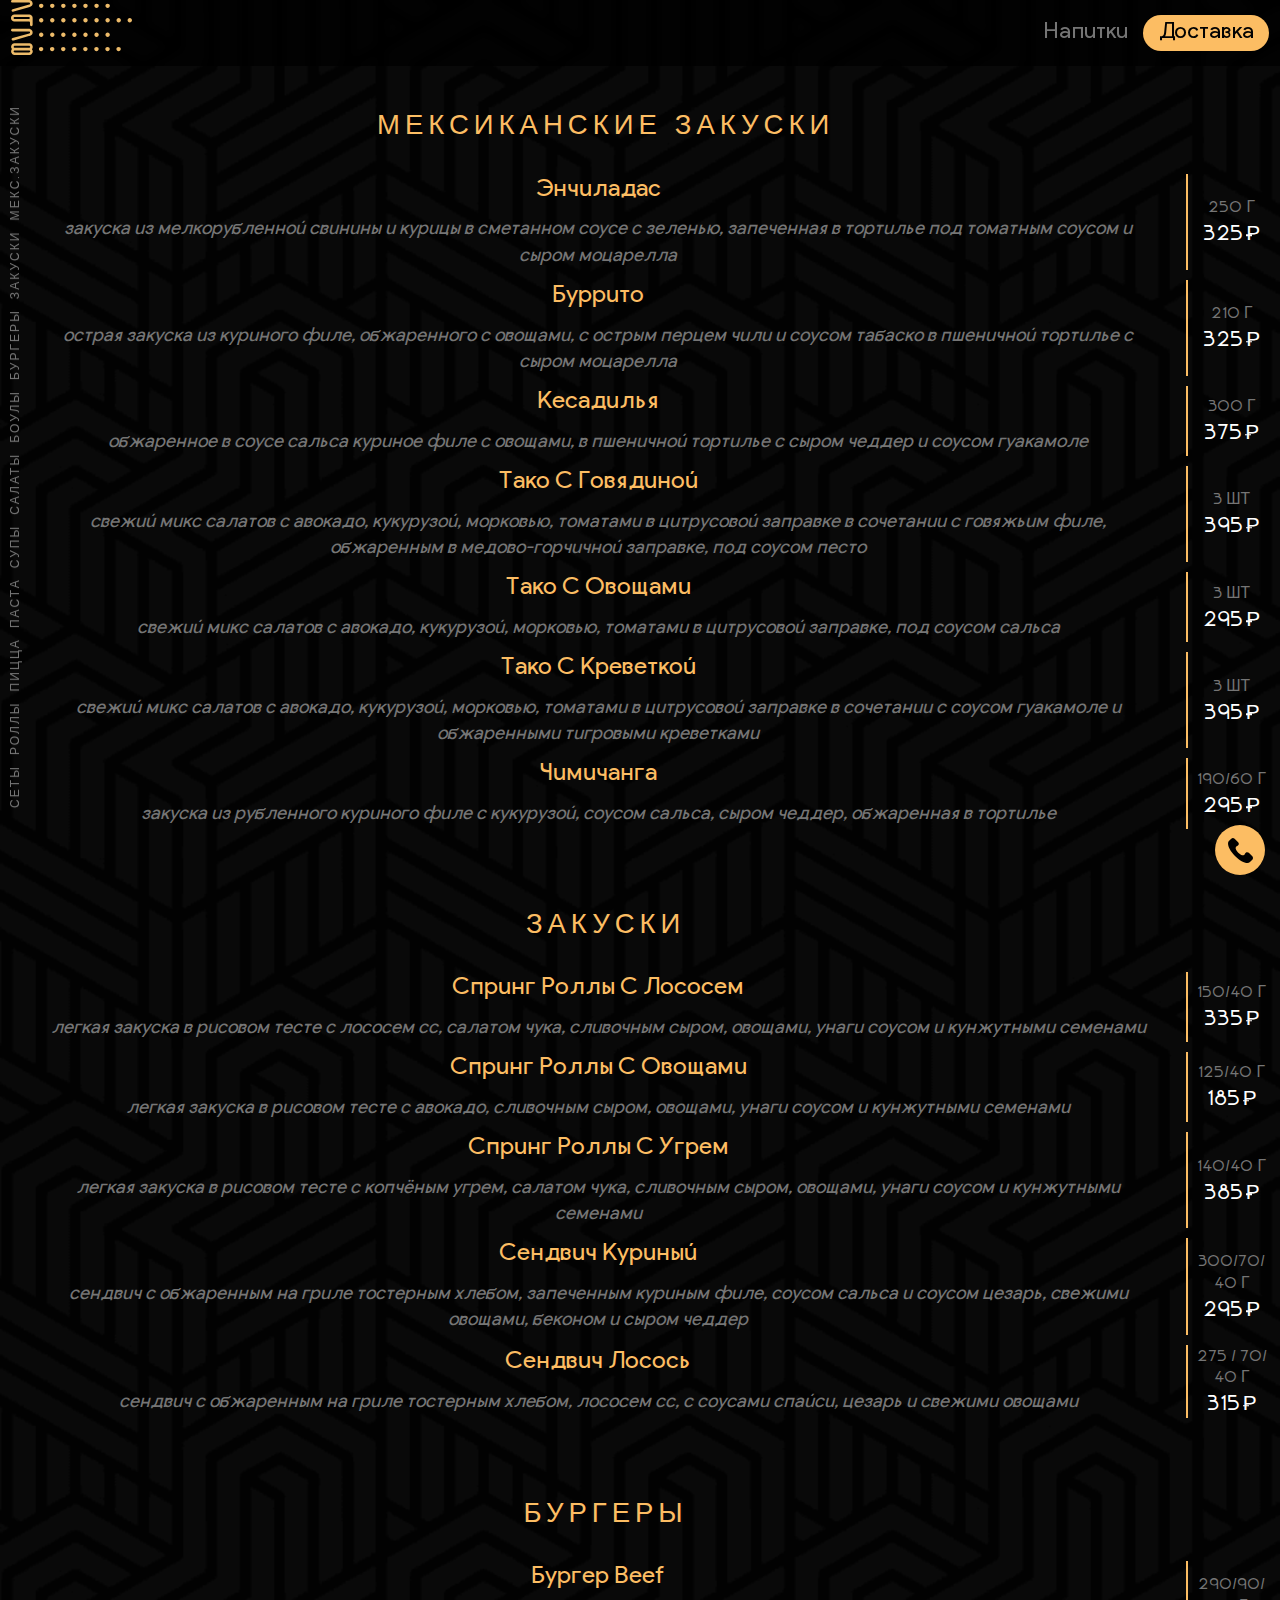
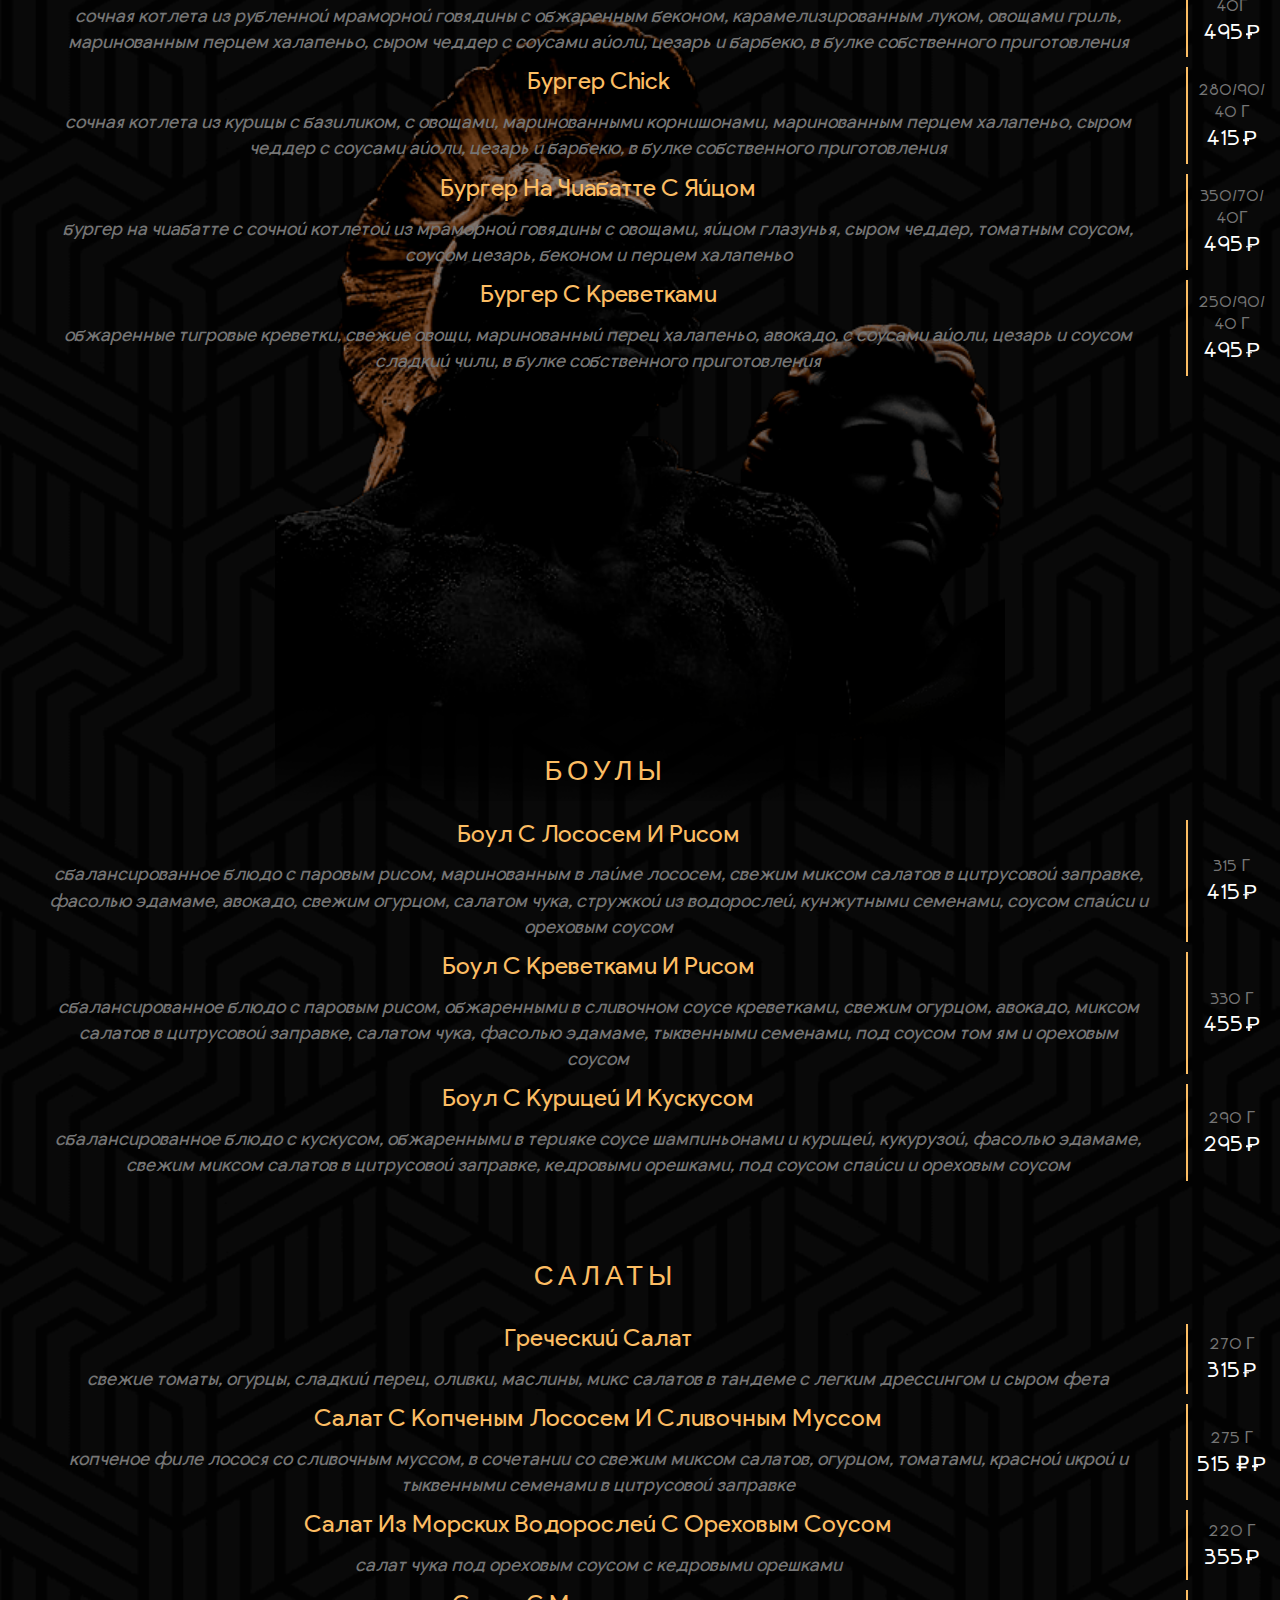
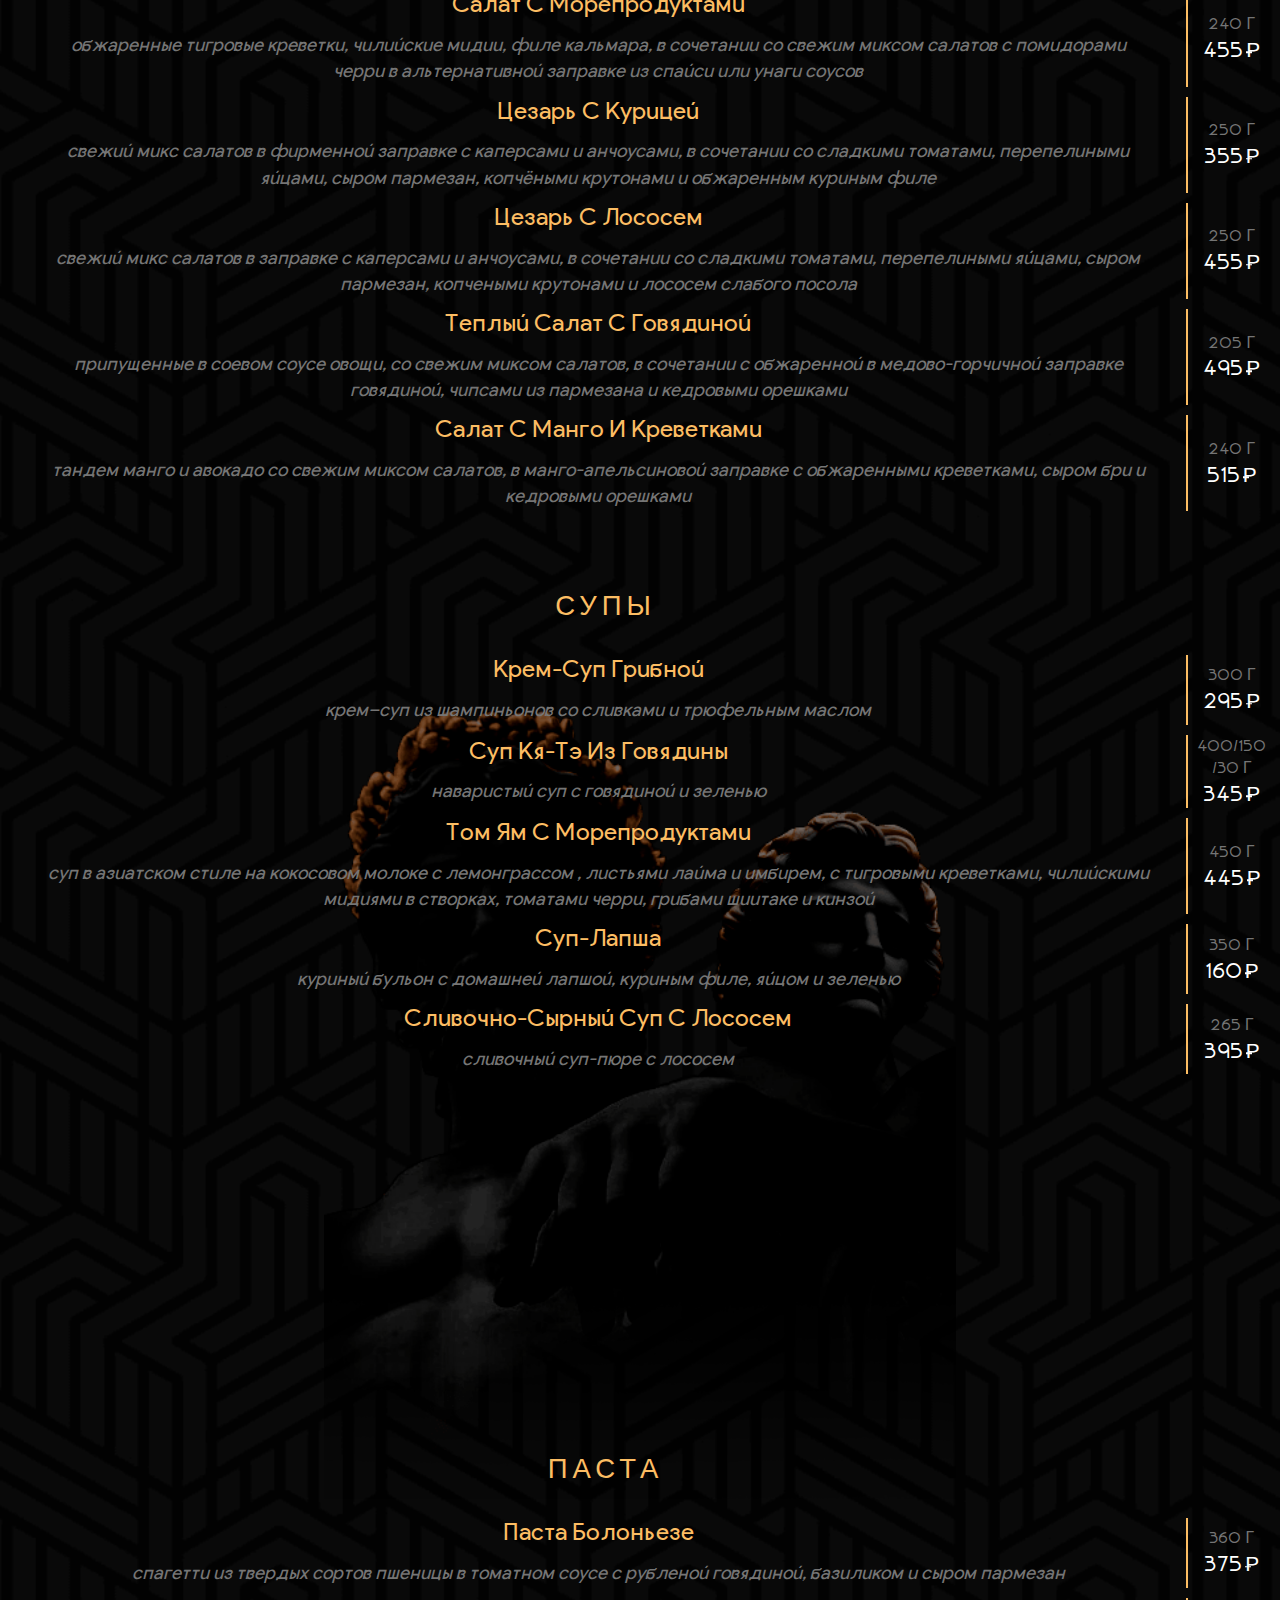
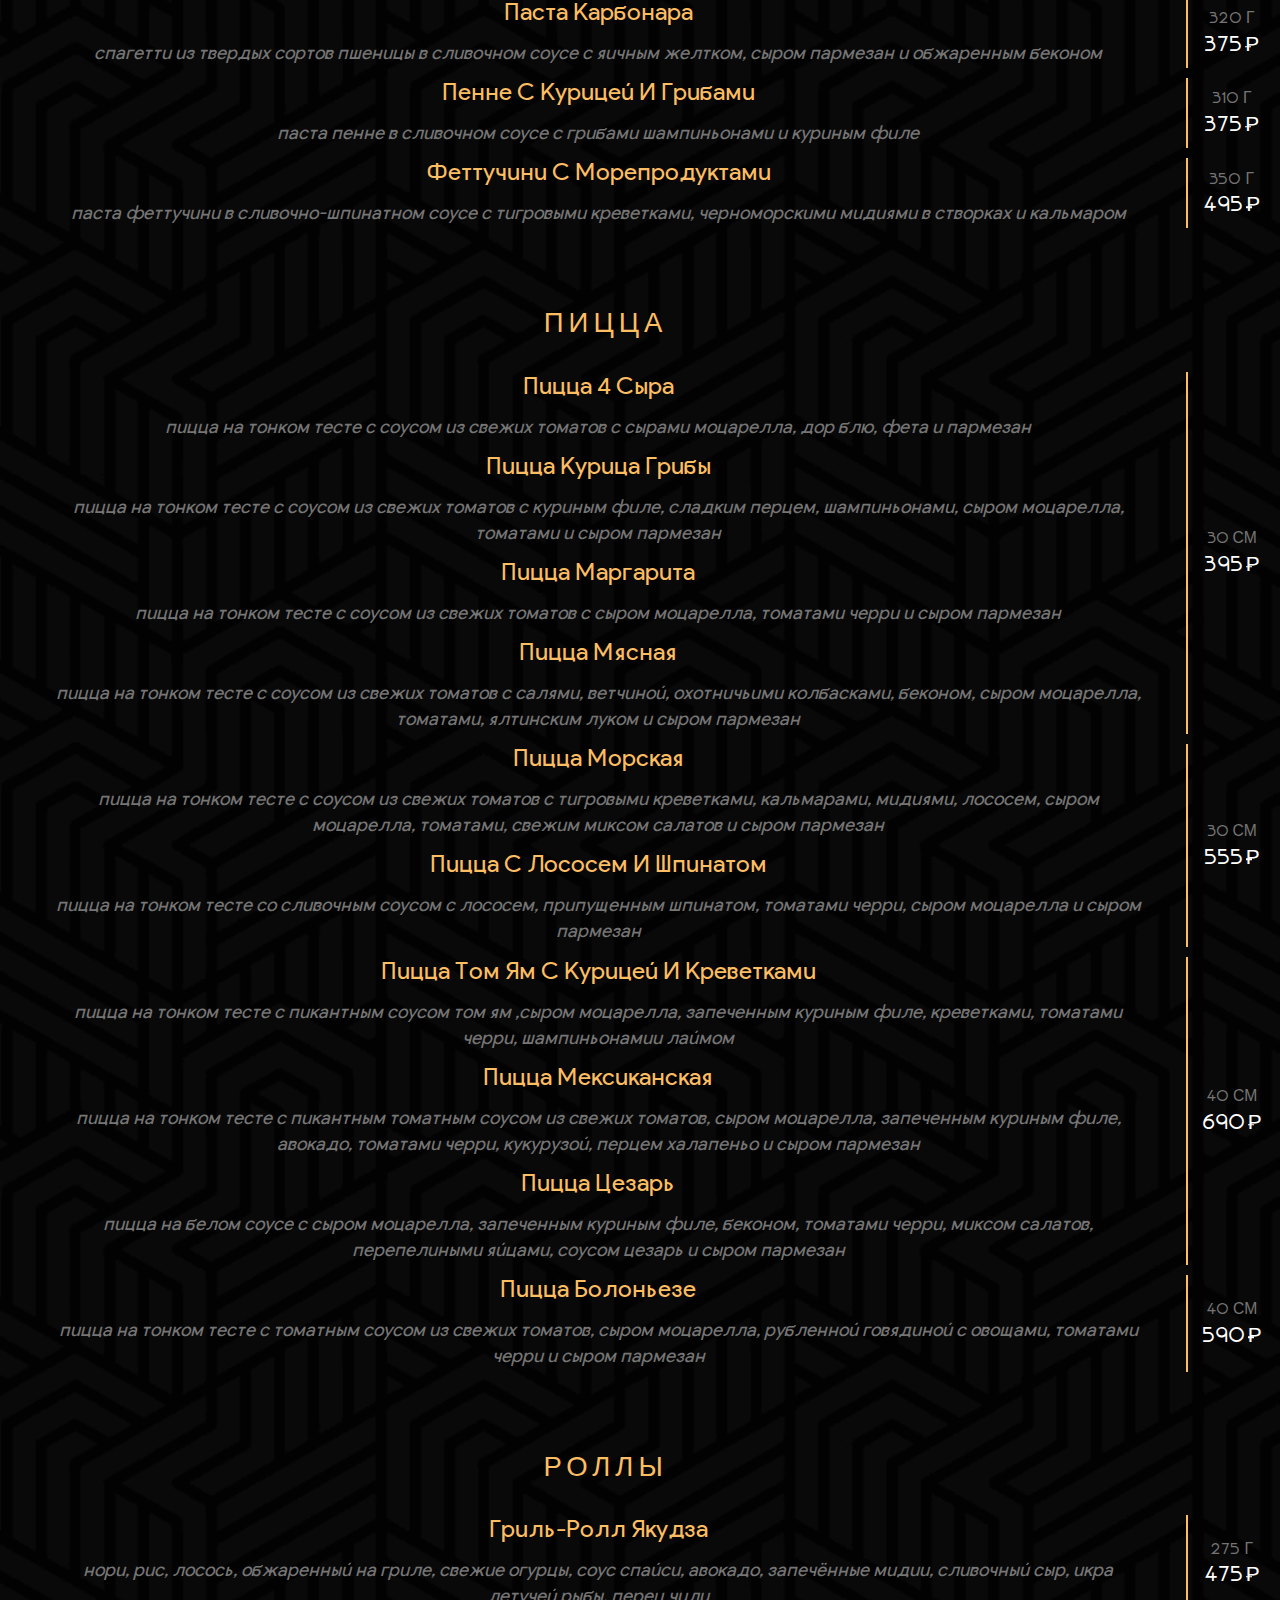
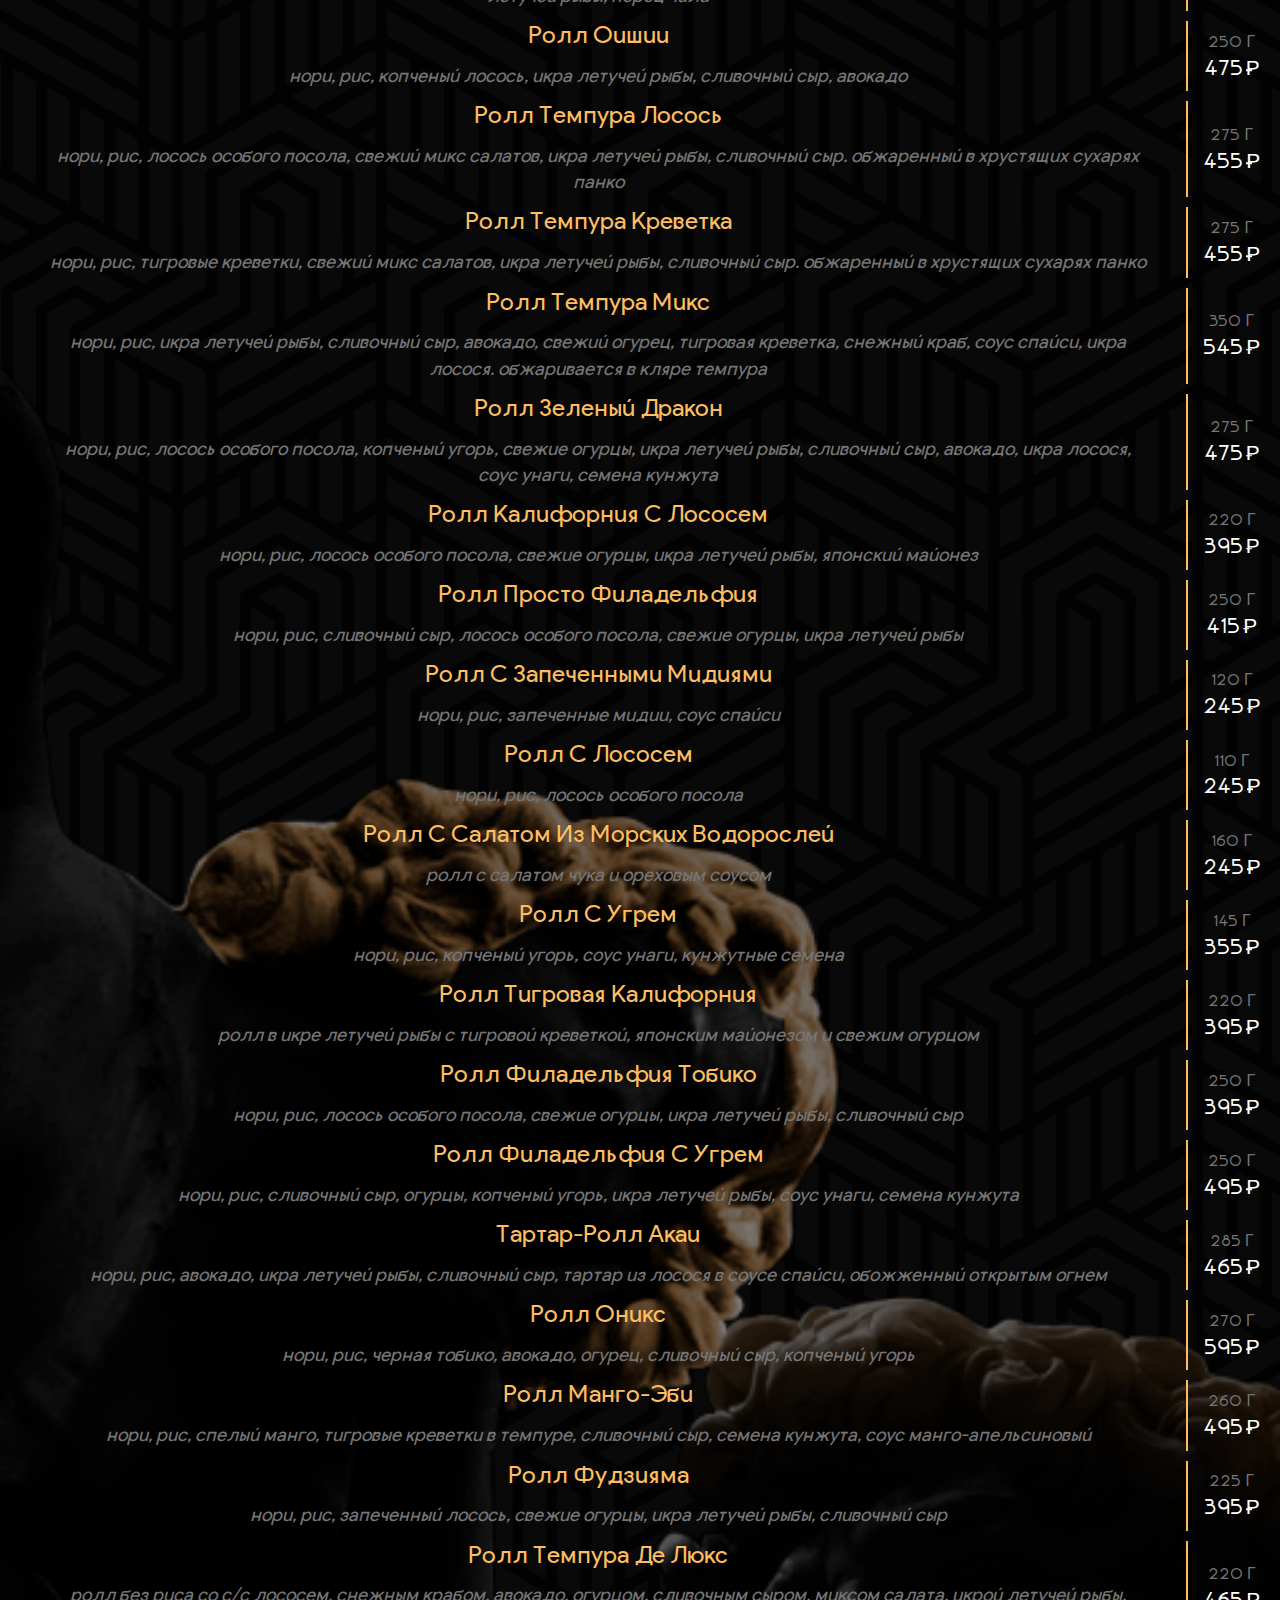
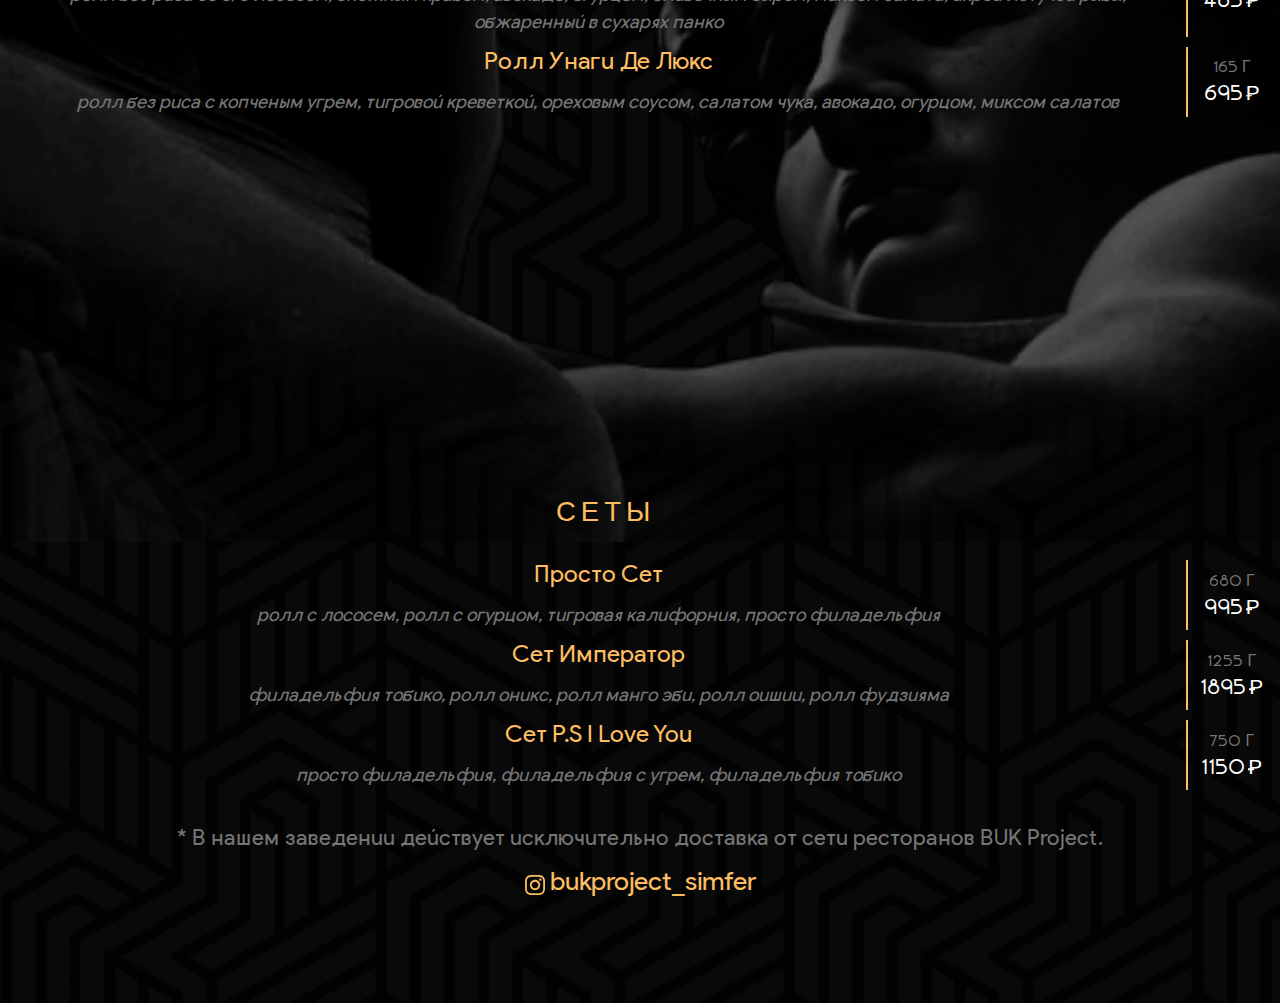
==== commit 48acfc1a: "Add files via upload" ====
--- a/delivery.html
+++ b/delivery.html
@@ -13,23 +13,27 @@
     <!--BEGIN out-->
     <div class="out">
       <!--BEGIN header-->
-      <header class="header">
-        <div class="header__logo-wrap slide-i-l-1">
-          <a href="#">
-            <img class="header__logo" src="./img/logo.svg" width="85" height="39" alt="Логотип">
-          </a>
+      <div class="header__container-wrap">
+        <div class="header__container">
+          <header class="header">
+            <div class="header__logo-wrap slide-i-l-1">
+              <a href="#">
+                <img class="header__logo" src="./img/logo.svg" width="85" height="39" alt="Логотип">
+              </a>
+            </div>
+            <nav class="header__nav slide-i-l-2">
+              <ul class="header__nav-list">
+                <li class="header__nav-item">
+                  <a href="drink.html">Напитки</a>
+                </li>
+                <li class="header__nav-item header__nav-item--active">
+                  <a href="delivery.html">Доставка</a>
+                </li>
+              </ul>
+            </nav>
+          </header>
         </div>
-        <nav class="header__nav slide-i-l-2">
-          <ul class="header__nav-list">
-            <li class="header__nav-item">
-              <a href="drink.html">Напитки</a>
-            </li>
-            <li class="header__nav-item header__nav-item--active">
-              <a href="delivery.html">Доставка</a>
-            </li>
-          </ul>
-        </nav>
-      </header>
+      </div>
       <!--END header-->
       <main>
         <div>
--- a/css/app.css
+++ b/css/app.css
@@ -1,2 +1,2 @@
-@charset "UTF-8";@-webkit-keyframes bounce-in-top{0%{-webkit-transform:translateY(-500px);transform:translateY(-500px);-webkit-animation-timing-function:ease-in;animation-timing-function:ease-in;opacity:0}38%{-webkit-transform:translateY(0);transform:translateY(0);-webkit-animation-timing-function:ease-out;animation-timing-function:ease-out;opacity:1}55%{-webkit-transform:translateY(-65px);transform:translateY(-65px);-webkit-animation-timing-function:ease-in;animation-timing-function:ease-in}72%,90%,to{-webkit-transform:translateY(0);transform:translateY(0);-webkit-animation-timing-function:ease-out;animation-timing-function:ease-out}81%{-webkit-transform:translateY(-28px);transform:translateY(-28px);-webkit-animation-timing-function:ease-in;animation-timing-function:ease-in}95%{-webkit-transform:translateY(-8px);transform:translateY(-8px);-webkit-animation-timing-function:ease-in;animation-timing-function:ease-in}}@keyframes bounce-in-top{0%{-webkit-transform:translateY(-500px);transform:translateY(-500px);-webkit-animation-timing-function:ease-in;animation-timing-function:ease-in;opacity:0}38%{-webkit-transform:translateY(0);transform:translateY(0);-webkit-animation-timing-function:ease-out;animation-timing-function:ease-out;opacity:1}55%{-webkit-transform:translateY(-65px);transform:translateY(-65px);-webkit-animation-timing-function:ease-in;animation-timing-function:ease-in}72%,90%,to{-webkit-transform:translateY(0);transform:translateY(0);-webkit-animation-timing-function:ease-out;animation-timing-function:ease-out}81%{-webkit-transform:translateY(-28px);transform:translateY(-28px);-webkit-animation-timing-function:ease-in;animation-timing-function:ease-in}95%{-webkit-transform:translateY(-8px);transform:translateY(-8px);-webkit-animation-timing-function:ease-in;animation-timing-function:ease-in}}@-webkit-keyframes animStar{0%{-webkit-transform:translateY(0);transform:translateY(0)}to{-webkit-transform:translateY(-2000px);transform:translateY(-2000px)}}@keyframes animStar{0%{-webkit-transform:translateY(0);transform:translateY(0)}to{-webkit-transform:translateY(-2000px);transform:translateY(-2000px)}}@-webkit-keyframes bg-color{0%,to{background-color:#e74c3c}20%{background-color:#f1c40f}40%{background-color:#1abc9c}60%{background-color:#3498db}80%{background-color:#9b59b6}}@keyframes bg-color{0%,to{background-color:#e74c3c}20%{background-color:#f1c40f}40%{background-color:#1abc9c}60%{background-color:#3498db}80%{background-color:#9b59b6}}@-webkit-keyframes heartbeat{0%{-webkit-transform:scale(1);transform:scale(1);-webkit-transform-origin:center center;transform-origin:center center;-webkit-animation-timing-function:ease-out;animation-timing-function:ease-out}10%{-webkit-transform:scale(.91);transform:scale(.91);-webkit-animation-timing-function:ease-in;animation-timing-function:ease-in}17%{-webkit-transform:scale(.98);transform:scale(.98);-webkit-animation-timing-function:ease-out;animation-timing-function:ease-out}33%{-webkit-transform:scale(.87);transform:scale(.87);-webkit-animation-timing-function:ease-in;animation-timing-function:ease-in}45%{-webkit-transform:scale(1);transform:scale(1);-webkit-animation-timing-function:ease-out;animation-timing-function:ease-out}}@keyframes heartbeat{0%{-webkit-transform:scale(1);transform:scale(1);-webkit-transform-origin:center center;transform-origin:center center;-webkit-animation-timing-function:ease-out;animation-timing-function:ease-out}10%{-webkit-transform:scale(.91);transform:scale(.91);-webkit-animation-timing-function:ease-in;animation-timing-function:ease-in}17%{-webkit-transform:scale(.98);transform:scale(.98);-webkit-animation-timing-function:ease-out;animation-timing-function:ease-out}33%{-webkit-transform:scale(.87);transform:scale(.87);-webkit-animation-timing-function:ease-in;animation-timing-function:ease-in}45%{-webkit-transform:scale(1);transform:scale(1);-webkit-animation-timing-function:ease-out;animation-timing-function:ease-out}}@-webkit-keyframes slide-i-l{0%{-webkit-transform:translateX(-100px);transform:translateX(-100px);opacity:0}to{-webkit-transform:translateX(0);transform:translateX(0);opacity:1}}@keyframes slide-i-l{0%{-webkit-transform:translateX(-100px);transform:translateX(-100px);opacity:0}to{-webkit-transform:translateX(0);transform:translateX(0);opacity:1}}@-webkit-keyframes slide-i-l-2{0%{-webkit-transform:translateX(-30px);transform:translateX(-30px);opacity:0}to{-webkit-transform:translateX(0);transform:translateX(0);opacity:1}}@keyframes slide-i-l-2{0%{-webkit-transform:translateX(-30px);transform:translateX(-30px);opacity:0}to{-webkit-transform:translateX(0);transform:translateX(0);opacity:1}}@-webkit-keyframes slide-i-b{0%{-webkit-transform:translateY(50px);transform:translateY(50px);opacity:0}to{-webkit-transform:translateY(0);transform:translateY(0);opacity:1}}@keyframes slide-i-b{0%{-webkit-transform:translateY(50px);transform:translateY(50px);opacity:0}to{-webkit-transform:translateY(0);transform:translateY(0);opacity:1}}:root{--main-yello: #FCBD63;--black: #020202;--gray: #757575;--white: #ffffff}.icon-facebook{width:.53em;height:1em;fill:initial}a,abbr,acronym,address,applet,article,aside,audio,b,big,blockquote,canvas,caption,center,cite,code,dd,del,details,dfn,div,dl,dt,em,embed,figcaption,figure,footer,form,h1,h2,h3,h4,h5,h6,header,hgroup,html,i,iframe,ins,kbd,label,legend,li,mark,menu,nav,object,ol,output,p,pre,q,ruby,s,samp,section,small,span,strike,strong,sub,summary,sup,table,tbody,td,tfoot,th,thead,time,tr,tt,u,ul,var,video{margin:0;padding:0;border:0;vertical-align:baseline}body,fieldset,img{margin:0;vertical-align:baseline}fieldset,img{padding:0}html{-ms-text-size-adjust:100%;-webkit-text-size-adjust:100%;-webkit-box-sizing:border-box;box-sizing:border-box}a img,body,fieldset,img{border:0}input[type=email],input[type=tel],input[type=text],textarea{-webkit-appearance:none}button,input[type=submit]{cursor:pointer}button::-moz-focus-inner,input[type=submit]::-moz-focus-inner{padding:0;border:0}textarea{overflow:auto}button,input{margin:0;padding:0;border:0}a,a:focus,button,div,h1,h2,h3,h4,h5,h6,input,select,span,textarea{outline:0}ol,ul{list-style-type:none}table{border-spacing:0;border-collapse:collapse;width:100%}*,:after,:before{-webkit-box-sizing:inherit;box-sizing:inherit}@media (prefers-reduced-motion:reduce){*{-webkit-transition:none!important;-o-transition:none!important;transition:none!important}}@font-face{font-family:product;src:url(../fonts/product-sans.woff2);font-weight:400;font-style:normal;font-display:swap}@font-face{font-family:valencia;src:url(../fonts/valencia.woff2);font-weight:400;font-style:normal;font-display:swap}body{padding:30px 10px 100px;font-size:14px;line-height:1.4;font-family:"product",sans-serif;background:#020202 url(./../img/bg.png) repeat-y;background-size:contain!important}@media only screen and (min-width:375px){body{font-size:17px}}@media only screen and (min-width:460px){body{font-size:22px}}.bg-p{position:relative}.bg-p--1{padding-bottom:250px}.bg-p--2{padding-bottom:300px}.bg-i{z-index:-1;position:absolute;left:-10px;right:-10px;width:calc(100% + 20px);height:100%;background-size:contain;background-repeat:no-repeat;background-position:bottom}.bg-i--1{bottom:-20px;background-image:url(./../img/bg-1.png)}.bg-i--2{bottom:-125px;background-image:url(./../img/bg-2.png)}.bg-i--3,.bg-i--4{bottom:-125px;background-image:url(./../img/bg-3.png)}.bg-i--4{background-image:url(./../img/bg-4.png)}.sticky-nav{z-index:5;position:sticky;top:25px;left:0}.sticky-nav__list{position:absolute;left:-5px;top:-5px;-webkit-transform-origin:left top;-ms-transform-origin:left top;transform-origin:left top;-webkit-transform:rotate(-90deg) translateX(-100%);-ms-transform:rotate(-90deg) translateX(-100%);transform:rotate(-90deg) translateX(-100%);display:-webkit-box;display:-ms-flexbox;display:flex}.sticky-nav__list a{display:block;padding:2px 5px 20px;text-decoration:none;color:var(--gray);font-family:"valencia",sans-serif;font-size:.55em;letter-spacing:2px;text-transform:uppercase}.sticky-nav__list a:active,.sticky-nav__list a:hover{color:var(--main-yello)}.main-bg{padding:unset;margin:unset;background-color:#e74c3c;animation:bg-color 10s infinite;-webkit-animation:bg-color 10s infinite;background-image:unset}.main-bg-begin__wrap{position:fixed;display:-webkit-box;display:-ms-flexbox;display:flex;-webkit-box-align:center;-ms-flex-align:center;align-items:center;-webkit-box-pack:center;-ms-flex-pack:center;justify-content:center;width:100%;height:100%}.main-bg-begin{padding:10px 45px;font-size:2em;color:var(--gray);background-color:var(--white);border-radius:50px;text-decoration:none}.main-bg .bounce-in-top{-webkit-animation:bounce-in-top 1.1s both;animation:bounce-in-top 1.1s both;-webkit-animation-delay:1s;animation-delay:1s}.main-bg #bg-wrap{width:100vw;height:100vh}.main-bg #bg-wrap svg{width:100%;height:100%}.main-bg #bg-wrap #stars,.main-bg #bg-wrap #stars:after{width:1px;height:1px;background:0 0;-webkit-box-shadow:762px 1490px #fff,472px 711px #fff,1278px 567px #fff,164px 1210px #fff,1541px 1943px #fff,430px 576px #fff,897px 1316px #fff,1117px 1541px #fff,1646px 360px #fff,1911px 1201px #fff,1300px 1064px #fff,1165px 1743px #fff,659px 1669px #fff,620px 1520px #fff,1747px 817px #fff,1758px 391px #fff,629px 1028px #fff,1542px 68px #fff,668px 902px #fff,1607px 1288px #fff,1975px 95px #fff,1078px 1834px #fff,204px 1894px #fff,523px 570px #fff,192px 588px #fff,75px 282px #fff,1587px 379px #fff,849px 440px #fff,854px 251px #fff,646px 1568px #fff,1964px 1923px #fff,670px 1213px #fff,483px 5px #fff,1068px 332px #fff,1859px 428px #fff,118px 681px #fff,1036px 1123px #fff,761px 1223px #fff,546px 313px #fff,302px 908px #fff,204px 49px #fff,1124px 1512px #fff,417px 282px #fff,93px 1880px #fff,1499px 415px #fff,1464px 1303px #fff,403px 23px #fff,20px 628px #fff,170px 645px #fff,100px 1876px #fff,1175px 177px #fff,351px 556px #fff,440px 1249px #fff,943px 1069px #fff,375px 388px #fff,641px 338px #fff,573px 1898px #fff,1988px 668px #fff,1745px 517px #fff,840px 44px #fff,1510px 1006px #fff,401px 1042px #fff,122px 707px #fff,1029px 22px #fff,776px 1972px #fff,1283px 605px #fff,1199px 1254px #fff,1424px 1608px #fff,844px 972px #fff,501px 1395px #fff,918px 1334px #fff,153px 374px #fff,304px 1434px #fff,145px 271px #fff,1913px 852px #fff,28px 1704px #fff,1639px 689px #fff,153px 367px #fff,1008px 1399px #fff,550px 1360px #fff,1644px 1423px #fff,1451px 977px #fff,1342px 31px #fff,751px 1239px #fff,106px 1804px #fff,705px 59px #fff,394px 1972px #fff,1847px 1670px #fff,370px 394px #fff,658px 300px #fff,341px 1525px #fff,216px 1123px #fff,1993px 1029px #fff,1416px 1852px #fff,103px 405px #fff,745px 18px #fff,984px 44px #fff,866px 295px #fff,1366px 1662px #fff,1482px 1248px #fff,663px 1089px #fff,1393px 40px #fff,439px 660px #fff,264px 1518px #fff,1670px 262px #fff,1391px 556px #fff,1223px 1911px #fff,1685px 965px #fff,265px 763px #fff,1713px 1761px #fff,536px 1613px #fff,1150px 921px #fff,866px 1541px #fff,910px 308px #fff,416px 1422px #fff,1543px 1565px #fff,1269px 32px #fff,1271px 277px #fff,1470px 1302px #fff,1126px 720px #fff,1305px 582px #fff,956px 387px #fff,1573px 983px #fff,1281px 356px #fff,234px 1541px #fff,1604px 239px #fff,1438px 1456px #fff,940px 971px #fff,1864px 293px #fff,1499px 713px #fff,1928px 1594px #fff,1947px 388px #fff,426px 1475px #fff,795px 874px #fff,1023px 1868px #fff,1309px 1522px #fff,973px 1521px #fff,1576px 964px #fff,884px 733px #fff,1704px 1857px #fff,173px 570px #fff,996px 1970px #fff,1716px 1535px #fff,641px 56px #fff,1072px 586px #fff,724px 903px #fff,997px 1024px #fff,413px 239px #fff,787px 91px #fff,1389px 822px #fff,1219px 1083px #fff,644px 1645px #fff,1168px 325px #fff,1637px 959px #fff,1870px 765px #fff,1637px 1624px #fff,1877px 563px #fff,327px 711px #fff,837px 569px #fff,147px 398px #fff,328px 952px #fff,710px 1167px #fff,25px 763px #fff,1838px 60px #fff,4px 1090px #fff,1151px 1406px #fff,1288px 1523px #fff,968px 1562px #fff,574px 69px #fff,710px 1487px #fff,1532px 995px #fff,183px 853px #fff,1569px 728px #fff,348px 1268px #fff,70px 1387px #fff,379px 1304px #fff,783px 986px #fff,1867px 154px #fff,363px 1794px #fff,1303px 1337px #fff,872px 317px #fff,524px 320px #fff,111px 1743px #fff,814px 799px #fff,1225px 483px #fff,1878px 1394px #fff,391px 1226px #fff,975px 749px #fff,407px 1209px #fff,914px 1520px #fff,808px 1803px #fff,1433px 1816px #fff,506px 488px #fff,1122px 863px #fff,1473px 1132px #fff,1635px 776px #fff,1292px 974px #fff,1852px 219px #fff,461px 1867px #fff,789px 693px #fff,760px 1847px #fff,827px 1171px #fff,319px 926px #fff,285px 651px #fff,1729px 1276px #fff,1691px 1050px #fff,757px 1289px #fff,317px 1973px #fff,1916px 727px #fff,989px 1971px #fff,1026px 1523px #fff,1876px 1613px #fff,1042px 1841px #fff,1391px 1870px #fff,708px 230px #fff,446px 1917px #fff,325px 513px #fff,1978px 1984px #fff,1158px 1465px #fff,1605px 12px #fff,881px 277px #fff,408px 541px #fff,941px 1251px #fff,1497px 900px #fff,243px 1435px #fff,1695px 1753px #fff,206px 136px #fff,1655px 851px #fff,738px 1674px #fff,197px 1877px #fff,1637px 476px #fff,587px 1312px #fff,200px 1721px #fff,1040px 1615px #fff,1368px 755px #fff,859px 1795px #fff,1077px 585px #fff,279px 185px #fff,1892px 1410px #fff,298px 1826px #fff,879px 205px #fff,1100px 1859px #fff,728px 407px #fff,1745px 1179px #fff,258px 649px #fff,1711px 219px #fff,557px 1654px #fff,1714px 506px #fff,1329px 1412px #fff,1206px 188px #fff,1739px 185px #fff,1834px 1356px #fff,493px 1779px #fff,263px 1070px #fff,1339px 1618px #fff,1173px 280px #fff,1921px 1937px #fff,711px 811px #fff,194px 1498px #fff,1688px 1901px #fff,929px 1929px #fff,867px 1193px #fff,1956px 1162px #fff,1109px 904px #fff,1597px 1115px #fff,1893px 1325px #fff,1555px 1338px #fff,1213px 1921px #fff,848px 1156px #fff,1130px 1733px #fff,74px 1430px #fff,1751px 1790px #fff,866px 246px #fff,1687px 331px #fff,852px 804px #fff,1372px 1105px #fff,1882px 1690px #fff,1964px 1936px #fff,1497px 171px #fff,1300px 19px #fff,941px 654px #fff,106px 1446px #fff,1708px 1903px #fff,154px 1724px #fff,518px 411px #fff,16px 1057px #fff,1954px 710px #fff,157px 1771px #fff,1642px 1011px #fff,1570px 953px #fff,101px 1669px #fff,1955px 424px #fff,688px 398px #fff,1536px 1547px #fff,1034px 313px #fff,675px 167px #fff,795px 119px #fff,1334px 229px #fff,1747px 93px #fff,1751px 675px #fff,929px 730px #fff,98px 571px #fff,39px 306px #fff,1060px 72px #fff,800px 1407px #fff,765px 886px #fff,411px 1589px #fff,425px 1699px #fff,1246px 646px #fff,1378px 589px #fff,1342px 418px #fff,1890px 1938px #fff,1099px 217px #fff,432px 1763px #fff,525px 1375px #fff,1192px 881px #fff,815px 827px #fff,389px 376px #fff,419px 1136px #fff,833px 1213px #fff,53px 1565px #fff,995px 11px #fff,1782px 1538px #fff,1836px 1820px #fff,45px 1727px #fff,1746px 1982px #fff,1791px 1123px #fff,1000px 53px #fff,549px 956px #fff,205px 1551px #fff,661px 1911px #fff,1292px 46px #fff,177px 829px #fff,466px 1510px #fff,884px 1359px #fff,479px 411px #fff,824px 589px #fff,1147px 249px #fff,331px 250px #fff,1510px 1414px #fff,942px 1682px #fff,1940px 1640px #fff,50px 315px #fff,476px 920px #fff,30px 1841px #fff,1469px 107px #fff,512px 1089px #fff,1778px 1803px #fff,1023px 1820px #fff,554px 638px #fff,943px 1154px #fff,1572px 99px #fff,1498px 323px #fff,1654px 367px #fff,1298px 703px #fff,1485px 70px #fff,343px 521px #fff,419px 1084px #fff,1066px 1994px #fff,615px 529px #fff,773px 1194px #fff,960px 1545px #fff,1730px 1865px #fff,887px 784px #fff,797px 1265px #fff,948px 1122px #fff,1409px 595px #fff,620px 533px #fff,353px 1309px #fff,1851px 1138px #fff,1918px 254px #fff,1223px 1649px #fff,834px 598px #fff,1323px 408px #fff,1530px 430px #fff,413px 623px #fff,1738px 408px #fff,166px 104px #fff,1463px 47px #fff,992px 692px #fff,346px 1365px #fff,843px 815px #fff,1429px 809px #fff,1856px 410px #fff,228px 840px #fff,943px 431px #fff,1368px 591px #fff,542px 25px #fff,677px 567px #fff,820px 1720px #fff,1018px 1786px #fff,48px 1462px #fff,476px 1262px #fff,197px 1007px #fff,801px 841px #fff,1929px 550px #fff,454px 834px #fff,1904px 1548px #fff,533px 1627px #fff,1688px 1418px #fff,1554px 1262px #fff,414px 1296px #fff,399px 1378px #fff,1490px 1862px #fff,157px 1698px #fff,481px 1497px #fff,435px 1101px #fff,1226px 1003px #fff,965px 67px #fff,11px 1778px #fff,409px 32px #fff,1948px 662px #fff,888px 431px #fff,280px 1305px #fff,1572px 1905px #fff,799px 455px #fff,1809px 1551px #fff,1163px 86px #fff,1605px 1663px #fff,754px 771px #fff,105px 907px #fff,952px 169px #fff,838px 1450px #fff,161px 762px #fff,736px 1343px #fff,855px 958px #fff,997px 72px #fff,928px 1255px #fff,1870px 59px #fff,956px 865px #fff,1929px 795px #fff,1313px 909px #fff,484px 1600px #fff,549px 312px #fff,691px 574px #fff,650px 1734px #fff,651px 936px #fff,469px 629px #fff,527px 911px #fff,1890px 1817px #fff,893px 1012px #fff,963px 952px #fff,1953px 725px #fff,323px 746px #fff,1946px 1961px #fff,1427px 406px #fff,323px 1651px #fff,1893px 370px #fff,143px 1645px #fff,1291px 700px #fff,22px 519px #fff,332px 1431px #fff,1695px 762px #fff,1677px 1547px #fff,836px 1387px #fff,697px 1362px #fff,850px 610px #fff,1895px 631px #fff,458px 1979px #fff,1018px 1614px #fff,1515px 180px #fff,124px 1563px #fff,1688px 779px #fff,77px 945px #fff,1254px 1254px #fff,135px 519px #fff,1036px 333px #fff,673px 1791px #fff,533px 1551px #fff,56px 1604px #fff,1677px 319px #fff,1445px 1125px #fff,818px 782px #fff,1324px 1031px #fff,733px 901px #fff,252px 1490px #fff,771px 466px #fff,1416px 232px #fff,6px 145px #fff,1231px 989px #fff,1827px 1276px #fff,1458px 1319px #fff,340px 997px #fff,1325px 1768px #fff,189px 1565px #fff,480px 329px #fff,1205px 1063px #fff,1465px 1126px #fff,231px 1218px #fff,1151px 505px #fff,1964px 1046px #fff,1093px 850px #fff,1020px 298px #fff,988px 1166px #fff,302px 26px #fff,291px 1515px #fff,941px 775px #fff,1076px 1509px #fff,285px 412px #fff,727px 471px #fff,906px 1976px #fff,1845px 855px #fff,70px 422px #fff,596px 891px #fff,1579px 975px #fff,1688px 396px #fff,517px 387px #fff,1254px 812px #fff,656px 1972px #fff,1863px 1006px #fff,1467px 851px #fff,1798px 556px #fff,1770px 1054px #fff,132px 1909px #fff,939px 823px #fff,10px 1924px #fff,1220px 345px #fff,1042px 778px #fff,776px 562px #fff,225px 1393px #fff,1620px 393px #fff,1847px 681px #fff,1132px 1724px #fff,988px 559px #fff,510px 911px #fff,546px 1653px #fff,394px 1037px #fff,72px 1389px #fff,370px 422px #fff,74px 85px #fff,179px 955px #fff,772px 1379px #fff,249px 222px #fff,401px 1080px #fff,715px 325px #fff,1886px 1919px #fff,801px 1676px #fff,85px 1736px #fff,328px 1445px #fff,1053px 1866px #fff,353px 342px #fff,1910px 1202px #fff,1256px 1834px #fff,276px 145px #fff,925px 834px #fff,1858px 1043px #fff,339px 1702px #fff,407px 921px #fff,1025px 1930px #fff,1365px 773px #fff,1600px 552px #fff,550px 1284px #fff,693px 1701px #fff,1764px 1154px #fff,506px 550px #fff,9px 1882px #fff,744px 834px #fff,1956px 1328px #fff,1407px 365px #fff,1980px 643px #fff,1545px 860px #fff,34px 1382px #fff,1992px 1489px #fff,1343px 1670px #fff,1534px 348px #fff,284px 1028px #fff,997px 270px #fff,1793px 1977px #fff,304px 1669px #fff,808px 1031px #fff,24px 780px #fff,523px 160px #fff,1645px 1188px #fff,1104px 323px #fff,659px 269px #fff,1021px 381px #fff,766px 186px #fff,1942px 1782px #fff,517px 140px #fff,1544px 401px #fff,1096px 889px #fff,2px 1958px #fff,58px 271px #fff,1014px 1603px #fff,872px 1807px #fff,1461px 1824px #fff,1059px 1063px #fff,1495px 850px #fff,585px 1780px #fff,1912px 1750px #fff,1702px 1542px #fff,860px 663px #fff,1270px 598px #fff,182px 787px #fff,394px 1211px #fff,491px 642px #fff,1944px 1480px #fff,315px 1441px #fff,1328px 1895px #fff,1879px 1884px #fff,846px 906px #fff,1241px 115px #fff,10px 1057px #fff,1808px 880px #fff,964px 807px #fff,1530px 920px #fff,1634px 1245px #fff,1785px 1961px #fff,1945px 1683px #fff,759px 1848px #fff,1996px 207px #fff,1459px 917px #fff,1519px 805px #fff,688px 277px #fff,886px 695px #fff,747px 1631px #fff,805px 1789px #fff,233px 615px #fff,572px 353px #fff,1009px 766px #fff,780px 122px #fff,124px 1185px #fff,1310px 1504px #fff,272px 353px #fff,1847px 1130px #fff,291px 408px #fff,1678px 137px #fff,301px 1057px #fff,1419px 507px #fff,957px 581px #fff,866px 871px #fff,247px 522px #fff,1304px 221px #fff,453px 844px #fff,723px 1602px #fff,1465px 1972px #fff,687px 571px #fff,1264px 1326px #fff,1597px 596px #fff,1921px 765px #fff,1556px 1726px #fff,1847px 147px #fff,1633px 1082px #fff,173px 598px #fff,142px 710px #fff,1902px 1867px #fff,72px 637px #fff,1226px 395px #fff,710px 481px #fff,338px 577px #fff,137px 1925px #fff,942px 876px #fff,357px 1099px #fff,735px 817px #fff,261px 1797px #fff,356px 101px #fff,692px 1406px #fff,1624px 1152px #fff,1399px 1874px #fff,246px 1562px #fff,809px 1855px #fff,1338px 794px #fff,1296px 207px #fff,1301px 463px #fff,17px 1041px #fff,205px 774px #fff,1216px 579px #fff,1868px 415px #fff,1599px 1394px #fff,715px 1162px #fff,174px 921px #fff,1923px 489px #fff,1024px 63px #fff,1645px 1170px #fff,543px 1010px #fff,1464px 25px #fff,389px 995px #fff,788px 120px #fff,1792px 559px #fff,948px 1096px #fff,508px 1858px #fff,553px 1622px #fff,17px 1722px #fff,1830px 506px #fff,853px 1303px #fff,1890px 1143px #fff,1071px 1209px #fff,781px 1314px #fff,1007px 1819px #fff,1020px 914px #fff,481px 50px #fff,1702px 108px #fff,1815px 786px #fff,593px 976px #fff,1615px 654px #fff,333px 785px #fff,1247px 523px #fff,1876px 1506px #fff,580px 1365px #fff,1123px 807px #fff;box-shadow:762px 1490px #fff,472px 711px #fff,1278px 567px #fff,164px 1210px #fff,1541px 1943px #fff,430px 576px #fff,897px 1316px #fff,1117px 1541px #fff,1646px 360px #fff,1911px 1201px #fff,1300px 1064px #fff,1165px 1743px #fff,659px 1669px #fff,620px 1520px #fff,1747px 817px #fff,1758px 391px #fff,629px 1028px #fff,1542px 68px #fff,668px 902px #fff,1607px 1288px #fff,1975px 95px #fff,1078px 1834px #fff,204px 1894px #fff,523px 570px #fff,192px 588px #fff,75px 282px #fff,1587px 379px #fff,849px 440px #fff,854px 251px #fff,646px 1568px #fff,1964px 1923px #fff,670px 1213px #fff,483px 5px #fff,1068px 332px #fff,1859px 428px #fff,118px 681px #fff,1036px 1123px #fff,761px 1223px #fff,546px 313px #fff,302px 908px #fff,204px 49px #fff,1124px 1512px #fff,417px 282px #fff,93px 1880px #fff,1499px 415px #fff,1464px 1303px #fff,403px 23px #fff,20px 628px #fff,170px 645px #fff,100px 1876px #fff,1175px 177px #fff,351px 556px #fff,440px 1249px #fff,943px 1069px #fff,375px 388px #fff,641px 338px #fff,573px 1898px #fff,1988px 668px #fff,1745px 517px #fff,840px 44px #fff,1510px 1006px #fff,401px 1042px #fff,122px 707px #fff,1029px 22px #fff,776px 1972px #fff,1283px 605px #fff,1199px 1254px #fff,1424px 1608px #fff,844px 972px #fff,501px 1395px #fff,918px 1334px #fff,153px 374px #fff,304px 1434px #fff,145px 271px #fff,1913px 852px #fff,28px 1704px #fff,1639px 689px #fff,153px 367px #fff,1008px 1399px #fff,550px 1360px #fff,1644px 1423px #fff,1451px 977px #fff,1342px 31px #fff,751px 1239px #fff,106px 1804px #fff,705px 59px #fff,394px 1972px #fff,1847px 1670px #fff,370px 394px #fff,658px 300px #fff,341px 1525px #fff,216px 1123px #fff,1993px 1029px #fff,1416px 1852px #fff,103px 405px #fff,745px 18px #fff,984px 44px #fff,866px 295px #fff,1366px 1662px #fff,1482px 1248px #fff,663px 1089px #fff,1393px 40px #fff,439px 660px #fff,264px 1518px #fff,1670px 262px #fff,1391px 556px #fff,1223px 1911px #fff,1685px 965px #fff,265px 763px #fff,1713px 1761px #fff,536px 1613px #fff,1150px 921px #fff,866px 1541px #fff,910px 308px #fff,416px 1422px #fff,1543px 1565px #fff,1269px 32px #fff,1271px 277px #fff,1470px 1302px #fff,1126px 720px #fff,1305px 582px #fff,956px 387px #fff,1573px 983px #fff,1281px 356px #fff,234px 1541px #fff,1604px 239px #fff,1438px 1456px #fff,940px 971px #fff,1864px 293px #fff,1499px 713px #fff,1928px 1594px #fff,1947px 388px #fff,426px 1475px #fff,795px 874px #fff,1023px 1868px #fff,1309px 1522px #fff,973px 1521px #fff,1576px 964px #fff,884px 733px #fff,1704px 1857px #fff,173px 570px #fff,996px 1970px #fff,1716px 1535px #fff,641px 56px #fff,1072px 586px #fff,724px 903px #fff,997px 1024px #fff,413px 239px #fff,787px 91px #fff,1389px 822px #fff,1219px 1083px #fff,644px 1645px #fff,1168px 325px #fff,1637px 959px #fff,1870px 765px #fff,1637px 1624px #fff,1877px 563px #fff,327px 711px #fff,837px 569px #fff,147px 398px #fff,328px 952px #fff,710px 1167px #fff,25px 763px #fff,1838px 60px #fff,4px 1090px #fff,1151px 1406px #fff,1288px 1523px #fff,968px 1562px #fff,574px 69px #fff,710px 1487px #fff,1532px 995px #fff,183px 853px #fff,1569px 728px #fff,348px 1268px #fff,70px 1387px #fff,379px 1304px #fff,783px 986px #fff,1867px 154px #fff,363px 1794px #fff,1303px 1337px #fff,872px 317px #fff,524px 320px #fff,111px 1743px #fff,814px 799px #fff,1225px 483px #fff,1878px 1394px #fff,391px 1226px #fff,975px 749px #fff,407px 1209px #fff,914px 1520px #fff,808px 1803px #fff,1433px 1816px #fff,506px 488px #fff,1122px 863px #fff,1473px 1132px #fff,1635px 776px #fff,1292px 974px #fff,1852px 219px #fff,461px 1867px #fff,789px 693px #fff,760px 1847px #fff,827px 1171px #fff,319px 926px #fff,285px 651px #fff,1729px 1276px #fff,1691px 1050px #fff,757px 1289px #fff,317px 1973px #fff,1916px 727px #fff,989px 1971px #fff,1026px 1523px #fff,1876px 1613px #fff,1042px 1841px #fff,1391px 1870px #fff,708px 230px #fff,446px 1917px #fff,325px 513px #fff,1978px 1984px #fff,1158px 1465px #fff,1605px 12px #fff,881px 277px #fff,408px 541px #fff,941px 1251px #fff,1497px 900px #fff,243px 1435px #fff,1695px 1753px #fff,206px 136px #fff,1655px 851px #fff,738px 1674px #fff,197px 1877px #fff,1637px 476px #fff,587px 1312px #fff,200px 1721px #fff,1040px 1615px #fff,1368px 755px #fff,859px 1795px #fff,1077px 585px #fff,279px 185px #fff,1892px 1410px #fff,298px 1826px #fff,879px 205px #fff,1100px 1859px #fff,728px 407px #fff,1745px 1179px #fff,258px 649px #fff,1711px 219px #fff,557px 1654px #fff,1714px 506px #fff,1329px 1412px #fff,1206px 188px #fff,1739px 185px #fff,1834px 1356px #fff,493px 1779px #fff,263px 1070px #fff,1339px 1618px #fff,1173px 280px #fff,1921px 1937px #fff,711px 811px #fff,194px 1498px #fff,1688px 1901px #fff,929px 1929px #fff,867px 1193px #fff,1956px 1162px #fff,1109px 904px #fff,1597px 1115px #fff,1893px 1325px #fff,1555px 1338px #fff,1213px 1921px #fff,848px 1156px #fff,1130px 1733px #fff,74px 1430px #fff,1751px 1790px #fff,866px 246px #fff,1687px 331px #fff,852px 804px #fff,1372px 1105px #fff,1882px 1690px #fff,1964px 1936px #fff,1497px 171px #fff,1300px 19px #fff,941px 654px #fff,106px 1446px #fff,1708px 1903px #fff,154px 1724px #fff,518px 411px #fff,16px 1057px #fff,1954px 710px #fff,157px 1771px #fff,1642px 1011px #fff,1570px 953px #fff,101px 1669px #fff,1955px 424px #fff,688px 398px #fff,1536px 1547px #fff,1034px 313px #fff,675px 167px #fff,795px 119px #fff,1334px 229px #fff,1747px 93px #fff,1751px 675px #fff,929px 730px #fff,98px 571px #fff,39px 306px #fff,1060px 72px #fff,800px 1407px #fff,765px 886px #fff,411px 1589px #fff,425px 1699px #fff,1246px 646px #fff,1378px 589px #fff,1342px 418px #fff,1890px 1938px #fff,1099px 217px #fff,432px 1763px #fff,525px 1375px #fff,1192px 881px #fff,815px 827px #fff,389px 376px #fff,419px 1136px #fff,833px 1213px #fff,53px 1565px #fff,995px 11px #fff,1782px 1538px #fff,1836px 1820px #fff,45px 1727px #fff,1746px 1982px #fff,1791px 1123px #fff,1000px 53px #fff,549px 956px #fff,205px 1551px #fff,661px 1911px #fff,1292px 46px #fff,177px 829px #fff,466px 1510px #fff,884px 1359px #fff,479px 411px #fff,824px 589px #fff,1147px 249px #fff,331px 250px #fff,1510px 1414px #fff,942px 1682px #fff,1940px 1640px #fff,50px 315px #fff,476px 920px #fff,30px 1841px #fff,1469px 107px #fff,512px 1089px #fff,1778px 1803px #fff,1023px 1820px #fff,554px 638px #fff,943px 1154px #fff,1572px 99px #fff,1498px 323px #fff,1654px 367px #fff,1298px 703px #fff,1485px 70px #fff,343px 521px #fff,419px 1084px #fff,1066px 1994px #fff,615px 529px #fff,773px 1194px #fff,960px 1545px #fff,1730px 1865px #fff,887px 784px #fff,797px 1265px #fff,948px 1122px #fff,1409px 595px #fff,620px 533px #fff,353px 1309px #fff,1851px 1138px #fff,1918px 254px #fff,1223px 1649px #fff,834px 598px #fff,1323px 408px #fff,1530px 430px #fff,413px 623px #fff,1738px 408px #fff,166px 104px #fff,1463px 47px #fff,992px 692px #fff,346px 1365px #fff,843px 815px #fff,1429px 809px #fff,1856px 410px #fff,228px 840px #fff,943px 431px #fff,1368px 591px #fff,542px 25px #fff,677px 567px #fff,820px 1720px #fff,1018px 1786px #fff,48px 1462px #fff,476px 1262px #fff,197px 1007px #fff,801px 841px #fff,1929px 550px #fff,454px 834px #fff,1904px 1548px #fff,533px 1627px #fff,1688px 1418px #fff,1554px 1262px #fff,414px 1296px #fff,399px 1378px #fff,1490px 1862px #fff,157px 1698px #fff,481px 1497px #fff,435px 1101px #fff,1226px 1003px #fff,965px 67px #fff,11px 1778px #fff,409px 32px #fff,1948px 662px #fff,888px 431px #fff,280px 1305px #fff,1572px 1905px #fff,799px 455px #fff,1809px 1551px #fff,1163px 86px #fff,1605px 1663px #fff,754px 771px #fff,105px 907px #fff,952px 169px #fff,838px 1450px #fff,161px 762px #fff,736px 1343px #fff,855px 958px #fff,997px 72px #fff,928px 1255px #fff,1870px 59px #fff,956px 865px #fff,1929px 795px #fff,1313px 909px #fff,484px 1600px #fff,549px 312px #fff,691px 574px #fff,650px 1734px #fff,651px 936px #fff,469px 629px #fff,527px 911px #fff,1890px 1817px #fff,893px 1012px #fff,963px 952px #fff,1953px 725px #fff,323px 746px #fff,1946px 1961px #fff,1427px 406px #fff,323px 1651px #fff,1893px 370px #fff,143px 1645px #fff,1291px 700px #fff,22px 519px #fff,332px 1431px #fff,1695px 762px #fff,1677px 1547px #fff,836px 1387px #fff,697px 1362px #fff,850px 610px #fff,1895px 631px #fff,458px 1979px #fff,1018px 1614px #fff,1515px 180px #fff,124px 1563px #fff,1688px 779px #fff,77px 945px #fff,1254px 1254px #fff,135px 519px #fff,1036px 333px #fff,673px 1791px #fff,533px 1551px #fff,56px 1604px #fff,1677px 319px #fff,1445px 1125px #fff,818px 782px #fff,1324px 1031px #fff,733px 901px #fff,252px 1490px #fff,771px 466px #fff,1416px 232px #fff,6px 145px #fff,1231px 989px #fff,1827px 1276px #fff,1458px 1319px #fff,340px 997px #fff,1325px 1768px #fff,189px 1565px #fff,480px 329px #fff,1205px 1063px #fff,1465px 1126px #fff,231px 1218px #fff,1151px 505px #fff,1964px 1046px #fff,1093px 850px #fff,1020px 298px #fff,988px 1166px #fff,302px 26px #fff,291px 1515px #fff,941px 775px #fff,1076px 1509px #fff,285px 412px #fff,727px 471px #fff,906px 1976px #fff,1845px 855px #fff,70px 422px #fff,596px 891px #fff,1579px 975px #fff,1688px 396px #fff,517px 387px #fff,1254px 812px #fff,656px 1972px #fff,1863px 1006px #fff,1467px 851px #fff,1798px 556px #fff,1770px 1054px #fff,132px 1909px #fff,939px 823px #fff,10px 1924px #fff,1220px 345px #fff,1042px 778px #fff,776px 562px #fff,225px 1393px #fff,1620px 393px #fff,1847px 681px #fff,1132px 1724px #fff,988px 559px #fff,510px 911px #fff,546px 1653px #fff,394px 1037px #fff,72px 1389px #fff,370px 422px #fff,74px 85px #fff,179px 955px #fff,772px 1379px #fff,249px 222px #fff,401px 1080px #fff,715px 325px #fff,1886px 1919px #fff,801px 1676px #fff,85px 1736px #fff,328px 1445px #fff,1053px 1866px #fff,353px 342px #fff,1910px 1202px #fff,1256px 1834px #fff,276px 145px #fff,925px 834px #fff,1858px 1043px #fff,339px 1702px #fff,407px 921px #fff,1025px 1930px #fff,1365px 773px #fff,1600px 552px #fff,550px 1284px #fff,693px 1701px #fff,1764px 1154px #fff,506px 550px #fff,9px 1882px #fff,744px 834px #fff,1956px 1328px #fff,1407px 365px #fff,1980px 643px #fff,1545px 860px #fff,34px 1382px #fff,1992px 1489px #fff,1343px 1670px #fff,1534px 348px #fff,284px 1028px #fff,997px 270px #fff,1793px 1977px #fff,304px 1669px #fff,808px 1031px #fff,24px 780px #fff,523px 160px #fff,1645px 1188px #fff,1104px 323px #fff,659px 269px #fff,1021px 381px #fff,766px 186px #fff,1942px 1782px #fff,517px 140px #fff,1544px 401px #fff,1096px 889px #fff,2px 1958px #fff,58px 271px #fff,1014px 1603px #fff,872px 1807px #fff,1461px 1824px #fff,1059px 1063px #fff,1495px 850px #fff,585px 1780px #fff,1912px 1750px #fff,1702px 1542px #fff,860px 663px #fff,1270px 598px #fff,182px 787px #fff,394px 1211px #fff,491px 642px #fff,1944px 1480px #fff,315px 1441px #fff,1328px 1895px #fff,1879px 1884px #fff,846px 906px #fff,1241px 115px #fff,10px 1057px #fff,1808px 880px #fff,964px 807px #fff,1530px 920px #fff,1634px 1245px #fff,1785px 1961px #fff,1945px 1683px #fff,759px 1848px #fff,1996px 207px #fff,1459px 917px #fff,1519px 805px #fff,688px 277px #fff,886px 695px #fff,747px 1631px #fff,805px 1789px #fff,233px 615px #fff,572px 353px #fff,1009px 766px #fff,780px 122px #fff,124px 1185px #fff,1310px 1504px #fff,272px 353px #fff,1847px 1130px #fff,291px 408px #fff,1678px 137px #fff,301px 1057px #fff,1419px 507px #fff,957px 581px #fff,866px 871px #fff,247px 522px #fff,1304px 221px #fff,453px 844px #fff,723px 1602px #fff,1465px 1972px #fff,687px 571px #fff,1264px 1326px #fff,1597px 596px #fff,1921px 765px #fff,1556px 1726px #fff,1847px 147px #fff,1633px 1082px #fff,173px 598px #fff,142px 710px #fff,1902px 1867px #fff,72px 637px #fff,1226px 395px #fff,710px 481px #fff,338px 577px #fff,137px 1925px #fff,942px 876px #fff,357px 1099px #fff,735px 817px #fff,261px 1797px #fff,356px 101px #fff,692px 1406px #fff,1624px 1152px #fff,1399px 1874px #fff,246px 1562px #fff,809px 1855px #fff,1338px 794px #fff,1296px 207px #fff,1301px 463px #fff,17px 1041px #fff,205px 774px #fff,1216px 579px #fff,1868px 415px #fff,1599px 1394px #fff,715px 1162px #fff,174px 921px #fff,1923px 489px #fff,1024px 63px #fff,1645px 1170px #fff,543px 1010px #fff,1464px 25px #fff,389px 995px #fff,788px 120px #fff,1792px 559px #fff,948px 1096px #fff,508px 1858px #fff,553px 1622px #fff,17px 1722px #fff,1830px 506px #fff,853px 1303px #fff,1890px 1143px #fff,1071px 1209px #fff,781px 1314px #fff,1007px 1819px #fff,1020px 914px #fff,481px 50px #fff,1702px 108px #fff,1815px 786px #fff,593px 976px #fff,1615px 654px #fff,333px 785px #fff,1247px 523px #fff,1876px 1506px #fff,580px 1365px #fff,1123px 807px #fff}.main-bg #bg-wrap #stars{-webkit-animation:animStar 50s linear infinite;animation:animStar 50s linear infinite}.main-bg #bg-wrap #stars:after{content:" ";position:absolute;top:2000px}.main-bg #bg-wrap #stars2,.main-bg #bg-wrap #stars2:after{width:2px;height:2px;background:0 0;-webkit-box-shadow:431px 1226px #fff,1694px 534px #fff,154px 1759px #fff,1282px 1323px #fff,183px 1785px #fff,1860px 1912px #fff,1543px 474px #fff,1197px 820px #fff,32px 1030px #fff,1615px 1438px #fff,601px 264px #fff,1694px 296px #fff,355px 337px #fff,1895px 478px #fff,1742px 1873px #fff,1515px 1806px #fff,605px 279px #fff,1576px 1523px #fff,164px 1940px #fff,1227px 1661px #fff,1983px 21px #fff,94px 1675px #fff,860px 150px #fff,935px 772px #fff,1087px 1543px #fff,274px 520px #fff,685px 1067px #fff,84px 345px #fff,1782px 823px #fff,875px 392px #fff,852px 1178px #fff,1279px 1266px #fff,301px 1380px #fff,693px 550px #fff,512px 727px #fff,1903px 422px #fff,246px 87px #fff,1068px 1642px #fff,1196px 1836px #fff,86px 1456px #fff,1428px 1400px #fff,997px 669px #fff,498px 1746px #fff,1784px 1344px #fff,824px 377px #fff,1241px 88px #fff,1727px 559px #fff,944px 26px #fff,1554px 1665px #fff,351px 80px #fff,835px 976px #fff,535px 740px #fff,728px 1494px #fff,310px 161px #fff,1715px 1681px #fff,1521px 296px #fff,1804px 226px #fff,609px 1164px #fff,108px 1829px #fff,655px 625px #fff,1872px 1617px #fff,498px 1336px #fff,119px 1607px #fff,36px 1107px #fff,1126px 1862px #fff,946px 997px #fff,1589px 710px #fff,1848px 436px #fff,81px 956px #fff,1695px 730px #fff,1652px 90px #fff,1266px 832px #fff,1145px 1542px #fff,702px 1715px #fff,8px 173px #fff,42px 1248px #fff,1137px 1346px #fff,139px 1662px #fff,1331px 147px #fff,1965px 914px #fff,806px 1263px #fff,1675px 1148px #fff,1491px 915px #fff,315px 469px #fff,1632px 1504px #fff,327px 1217px #fff,1024px 234px #fff,959px 305px #fff,729px 1206px #fff,1174px 709px #fff,1171px 1092px #fff,433px 1372px #fff,1460px 1551px #fff,1466px 846px #fff,90px 1956px #fff,1741px 300px #fff,177px 1572px #fff,612px 191px #fff,223px 1232px #fff,1006px 1436px #fff,1799px 334px #fff,546px 354px #fff,1866px 1023px #fff,482px 944px #fff,114px 1951px #fff,103px 339px #fff,605px 1056px #fff,510px 304px #fff,1761px 738px #fff,43px 1749px #fff,1057px 839px #fff,305px 1002px #fff,1390px 1654px #fff,1121px 1030px #fff,982px 293px #fff,1123px 1745px #fff,217px 1261px #fff,1451px 1975px #fff,544px 1230px #fff,1766px 374px #fff,93px 1964px #fff,1624px 1701px #fff,1707px 918px #fff,602px 1644px #fff,542px 320px #fff,480px 995px #fff,1027px 1965px #fff,1871px 811px #fff,461px 351px #fff,1805px 194px #fff,1705px 256px #fff,641px 901px #fff,1633px 438px #fff,351px 491px #fff,554px 766px #fff,1693px 908px #fff,684px 1165px #fff,412px 1714px #fff,701px 237px #fff,1524px 1582px #fff,353px 835px #fff,229px 1894px #fff,200px 1293px #fff,1992px 1637px #fff,699px 651px #fff,305px 806px #fff,109px 1556px #fff,632px 1320px #fff,499px 592px #fff,1675px 528px #fff,448px 1786px #fff,259px 1243px #fff,1022px 1832px #fff,1501px 826px #fff,843px 1428px #fff,257px 724px #fff,1434px 1583px #fff,1766px 972px #fff,1590px 1178px #fff,1897px 938px #fff,255px 1275px #fff,202px 1931px #fff,317px 193px #fff,888px 599px #fff,1063px 829px #fff,39px 610px #fff,104px 343px #fff,1461px 22px #fff,562px 1498px #fff,179px 1156px #fff,1135px 1571px #fff,1462px 115px #fff,1836px 1279px #fff,64px 383px #fff,676px 756px #fff,76px 815px #fff,1542px 842px #fff,938px 375px #fff,1849px 1857px #fff,1945px 1551px #fff,1569px 578px #fff,580px 749px #fff,1158px 1994px #fff,232px 577px #fff,1868px 1666px #fff,1901px 1104px #fff,993px 586px #fff,240px 49px #fff,722px 134px #fff,978px 1438px #fff,1832px 1868px #fff,231px 1952px #fff,1819px 1597px #fff,1708px 961px #fff,248px 982px #fff,1091px 1337px #fff,1049px 941px #fff,1537px 1412px #fff,644px 759px #fff,1887px 743px #fff;box-shadow:431px 1226px #fff,1694px 534px #fff,154px 1759px #fff,1282px 1323px #fff,183px 1785px #fff,1860px 1912px #fff,1543px 474px #fff,1197px 820px #fff,32px 1030px #fff,1615px 1438px #fff,601px 264px #fff,1694px 296px #fff,355px 337px #fff,1895px 478px #fff,1742px 1873px #fff,1515px 1806px #fff,605px 279px #fff,1576px 1523px #fff,164px 1940px #fff,1227px 1661px #fff,1983px 21px #fff,94px 1675px #fff,860px 150px #fff,935px 772px #fff,1087px 1543px #fff,274px 520px #fff,685px 1067px #fff,84px 345px #fff,1782px 823px #fff,875px 392px #fff,852px 1178px #fff,1279px 1266px #fff,301px 1380px #fff,693px 550px #fff,512px 727px #fff,1903px 422px #fff,246px 87px #fff,1068px 1642px #fff,1196px 1836px #fff,86px 1456px #fff,1428px 1400px #fff,997px 669px #fff,498px 1746px #fff,1784px 1344px #fff,824px 377px #fff,1241px 88px #fff,1727px 559px #fff,944px 26px #fff,1554px 1665px #fff,351px 80px #fff,835px 976px #fff,535px 740px #fff,728px 1494px #fff,310px 161px #fff,1715px 1681px #fff,1521px 296px #fff,1804px 226px #fff,609px 1164px #fff,108px 1829px #fff,655px 625px #fff,1872px 1617px #fff,498px 1336px #fff,119px 1607px #fff,36px 1107px #fff,1126px 1862px #fff,946px 997px #fff,1589px 710px #fff,1848px 436px #fff,81px 956px #fff,1695px 730px #fff,1652px 90px #fff,1266px 832px #fff,1145px 1542px #fff,702px 1715px #fff,8px 173px #fff,42px 1248px #fff,1137px 1346px #fff,139px 1662px #fff,1331px 147px #fff,1965px 914px #fff,806px 1263px #fff,1675px 1148px #fff,1491px 915px #fff,315px 469px #fff,1632px 1504px #fff,327px 1217px #fff,1024px 234px #fff,959px 305px #fff,729px 1206px #fff,1174px 709px #fff,1171px 1092px #fff,433px 1372px #fff,1460px 1551px #fff,1466px 846px #fff,90px 1956px #fff,1741px 300px #fff,177px 1572px #fff,612px 191px #fff,223px 1232px #fff,1006px 1436px #fff,1799px 334px #fff,546px 354px #fff,1866px 1023px #fff,482px 944px #fff,114px 1951px #fff,103px 339px #fff,605px 1056px #fff,510px 304px #fff,1761px 738px #fff,43px 1749px #fff,1057px 839px #fff,305px 1002px #fff,1390px 1654px #fff,1121px 1030px #fff,982px 293px #fff,1123px 1745px #fff,217px 1261px #fff,1451px 1975px #fff,544px 1230px #fff,1766px 374px #fff,93px 1964px #fff,1624px 1701px #fff,1707px 918px #fff,602px 1644px #fff,542px 320px #fff,480px 995px #fff,1027px 1965px #fff,1871px 811px #fff,461px 351px #fff,1805px 194px #fff,1705px 256px #fff,641px 901px #fff,1633px 438px #fff,351px 491px #fff,554px 766px #fff,1693px 908px #fff,684px 1165px #fff,412px 1714px #fff,701px 237px #fff,1524px 1582px #fff,353px 835px #fff,229px 1894px #fff,200px 1293px #fff,1992px 1637px #fff,699px 651px #fff,305px 806px #fff,109px 1556px #fff,632px 1320px #fff,499px 592px #fff,1675px 528px #fff,448px 1786px #fff,259px 1243px #fff,1022px 1832px #fff,1501px 826px #fff,843px 1428px #fff,257px 724px #fff,1434px 1583px #fff,1766px 972px #fff,1590px 1178px #fff,1897px 938px #fff,255px 1275px #fff,202px 1931px #fff,317px 193px #fff,888px 599px #fff,1063px 829px #fff,39px 610px #fff,104px 343px #fff,1461px 22px #fff,562px 1498px #fff,179px 1156px #fff,1135px 1571px #fff,1462px 115px #fff,1836px 1279px #fff,64px 383px #fff,676px 756px #fff,76px 815px #fff,1542px 842px #fff,938px 375px #fff,1849px 1857px #fff,1945px 1551px #fff,1569px 578px #fff,580px 749px #fff,1158px 1994px #fff,232px 577px #fff,1868px 1666px #fff,1901px 1104px #fff,993px 586px #fff,240px 49px #fff,722px 134px #fff,978px 1438px #fff,1832px 1868px #fff,231px 1952px #fff,1819px 1597px #fff,1708px 961px #fff,248px 982px #fff,1091px 1337px #fff,1049px 941px #fff,1537px 1412px #fff,644px 759px #fff,1887px 743px #fff}.main-bg #bg-wrap #stars2{-webkit-animation:animStar 100s linear infinite;animation:animStar 100s linear infinite}.main-bg #bg-wrap #stars2:after{content:" ";position:absolute;top:2000px}.header{display:-webkit-box;display:-ms-flexbox;display:flex;-webkit-box-align:center;-ms-flex-align:center;align-items:center;-webkit-box-pack:justify;-ms-flex-pack:justify;justify-content:space-between;padding-left:.5em;padding-right:.5em}.header__logo{width:5.5em;height:2.5em}.header__logo-wrap a{display:block}.header__nav-list{display:-webkit-box;display:-ms-flexbox;display:flex;font-size:1em}.header__nav-item a{display:block;padding:3px 15px;border-radius:50px;text-decoration:none;color:var(--gray)}.header__nav-item--active a{background-color:var(--main-yello);color:var(--black)}.menu__section{margin-top:75px}.menu__section h2,.menu__sub-header{font-family:"valencia",sans-serif;font-weight:300;text-transform:uppercase}.menu__section h2{font-size:1.25em;color:var(--main-yello);letter-spacing:5px;text-align:center;margin-right:2.5em}.menu__sub-header{text-align:center;margin-right:5em;margin-bottom:5px;font-size:.75em;color:var(--gray);letter-spacing:3px}.menu__list{margin-top:30px}.menu__list>:not(:first-child){margin-top:35px}.menu__item{text-transform:capitalize;color:var(--main-yello)}.menu__item-title-wrap,.menu__item-wrap{display:-webkit-box;display:-ms-flexbox;display:flex;-webkit-box-pack:end;-ms-flex-pack:end;justify-content:flex-end}.menu__item-title-wrap{-webkit-box-align:center;-ms-flex-align:center;align-items:center;-webkit-box-pack:center;-ms-flex-pack:center;justify-content:center;-webkit-box-flex:1;-ms-flex:1;flex:1;-webkit-box-orient:vertical;-webkit-box-direction:normal;-ms-flex-direction:column;flex-direction:column}.menu__item-title-wrap>:not(:first-child){margin-top:10px}.menu__item-title{position:relative;width:100%;text-align:center;font-size:1.1em;padding:0 1.5em}.menu__item-title span{position:absolute;top:50%;margin-left:5px;font-family:"valencia",sans-serif;color:var(--gray);font-size:.6em;-webkit-transform:translateY(-50%);-ms-transform:translateY(-50%);transform:translateY(-50%)}.menu__item-description{padding:0 2em;color:var(--gray);font-size:.85em;text-transform:lowercase;font-style:italic;text-align:center}.menu__item-price{display:-webkit-box;display:-ms-flexbox;display:flex;-webkit-box-orient:vertical;-webkit-box-direction:normal;-ms-flex-direction:column;flex-direction:column;-webkit-box-pack:center;-ms-flex-pack:center;justify-content:center;padding-left:5px;width:4em;font-size:.95em;font-family:"valencia",sans-serif;color:var(--white);border-left:2px solid var(--main-yello)}.menu__item-price span{text-align:center}.menu__item-price--ob{word-break:break-all;font-family:"valencia",sans-serif;color:var(--gray);font-size:.75em;text-transform:uppercase}.menu__rub{display:-webkit-box;display:-ms-flexbox;display:flex;-webkit-box-pack:center;-ms-flex-pack:center;justify-content:center}.menu__rub span{position:relative;margin-left:3px}.menu__rub span::after{content:'Р'}.menu__rub span::before{content:'';position:absolute;top:60%;left:0;width:6px;height:1.5px;background-color:currentColor;-webkit-transform:translateY(-50%);-ms-transform:translateY(-50%);transform:translateY(-50%)}.menu__sub-item{margin-top:10px}.menu__sub-item--25{margin-top:25px}.menu__special-text{margin-top:35px;font-size:1em;text-align:center;color:var(--gray)}.menu__call-btn,.menu__special-link{display:-webkit-box;display:-ms-flexbox;display:flex;-webkit-box-align:center;-ms-flex-align:center;align-items:center;-webkit-box-pack:center;-ms-flex-pack:center;justify-content:center}.menu__special-link{margin-top:10px;color:var(--main-yello);text-decoration:none}.menu__special-link span{font-size:1.2em;margin-left:5px}.menu__call-btn{z-index:1;position:fixed;right:15px;bottom:25px;width:50px;height:50px;background-color:var(--main-yello);border-radius:50%;-webkit-animation:heartbeat 1.5s ease-in-out infinite both;animation:heartbeat 1.5s ease-in-out infinite both}.slide-i-l-1{-webkit-animation:slide-i-l .5s cubic-bezier(.25,.46,.45,.94) both;animation:slide-i-l .5s cubic-bezier(.25,.46,.45,.94) both;-webkit-animation-delay:.2s;animation-delay:.2s}.slide-i-l-2{-webkit-animation:slide-i-l-2 .75s cubic-bezier(.25,.46,.45,.94) both;animation:slide-i-l-2 .75s cubic-bezier(.25,.46,.45,.94) both;-webkit-animation-delay:.5s;animation-delay:.5s}.slide-i-l{-webkit-animation:slide-i-l .75s cubic-bezier(.25,.46,.45,.94) both;animation:slide-i-l .75s cubic-bezier(.25,.46,.45,.94) both;-webkit-animation-delay:1.5s;animation-delay:1.5s}.menu__section{-webkit-animation:slide-i-b .75s cubic-bezier(.25,.46,.45,.94) both;animation:slide-i-b .75s cubic-bezier(.25,.46,.45,.94) both}.menu__section:nth-child(2){-webkit-animation-delay:1s;animation-delay:1s}.menu__section:nth-child(3){-webkit-animation-delay:1.25s;animation-delay:1.25s}
+@charset "UTF-8";@-webkit-keyframes bounce-in-top{0%{-webkit-transform:translateY(-500px);transform:translateY(-500px);-webkit-animation-timing-function:ease-in;animation-timing-function:ease-in;opacity:0}38%{-webkit-transform:translateY(0);transform:translateY(0);-webkit-animation-timing-function:ease-out;animation-timing-function:ease-out;opacity:1}55%{-webkit-transform:translateY(-65px);transform:translateY(-65px);-webkit-animation-timing-function:ease-in;animation-timing-function:ease-in}72%,90%,to{-webkit-transform:translateY(0);transform:translateY(0);-webkit-animation-timing-function:ease-out;animation-timing-function:ease-out}81%{-webkit-transform:translateY(-28px);transform:translateY(-28px);-webkit-animation-timing-function:ease-in;animation-timing-function:ease-in}95%{-webkit-transform:translateY(-8px);transform:translateY(-8px);-webkit-animation-timing-function:ease-in;animation-timing-function:ease-in}}@keyframes bounce-in-top{0%{-webkit-transform:translateY(-500px);transform:translateY(-500px);-webkit-animation-timing-function:ease-in;animation-timing-function:ease-in;opacity:0}38%{-webkit-transform:translateY(0);transform:translateY(0);-webkit-animation-timing-function:ease-out;animation-timing-function:ease-out;opacity:1}55%{-webkit-transform:translateY(-65px);transform:translateY(-65px);-webkit-animation-timing-function:ease-in;animation-timing-function:ease-in}72%,90%,to{-webkit-transform:translateY(0);transform:translateY(0);-webkit-animation-timing-function:ease-out;animation-timing-function:ease-out}81%{-webkit-transform:translateY(-28px);transform:translateY(-28px);-webkit-animation-timing-function:ease-in;animation-timing-function:ease-in}95%{-webkit-transform:translateY(-8px);transform:translateY(-8px);-webkit-animation-timing-function:ease-in;animation-timing-function:ease-in}}@-webkit-keyframes animStar{0%{-webkit-transform:translateY(0);transform:translateY(0)}to{-webkit-transform:translateY(-2000px);transform:translateY(-2000px)}}@keyframes animStar{0%{-webkit-transform:translateY(0);transform:translateY(0)}to{-webkit-transform:translateY(-2000px);transform:translateY(-2000px)}}@-webkit-keyframes bg-color{0%,20%,40%,80%,to{background-color:#000}60%{background-color:#fcbd63}}@keyframes bg-color{0%,20%,40%,80%,to{background-color:#000}60%{background-color:#fcbd63}}@-webkit-keyframes heartbeat{0%{-webkit-transform:scale(1);transform:scale(1);-webkit-transform-origin:center center;transform-origin:center center;-webkit-animation-timing-function:ease-out;animation-timing-function:ease-out}10%{-webkit-transform:scale(.91);transform:scale(.91);-webkit-animation-timing-function:ease-in;animation-timing-function:ease-in}17%{-webkit-transform:scale(.98);transform:scale(.98);-webkit-animation-timing-function:ease-out;animation-timing-function:ease-out}33%{-webkit-transform:scale(.87);transform:scale(.87);-webkit-animation-timing-function:ease-in;animation-timing-function:ease-in}45%{-webkit-transform:scale(1);transform:scale(1);-webkit-animation-timing-function:ease-out;animation-timing-function:ease-out}}@keyframes heartbeat{0%{-webkit-transform:scale(1);transform:scale(1);-webkit-transform-origin:center center;transform-origin:center center;-webkit-animation-timing-function:ease-out;animation-timing-function:ease-out}10%{-webkit-transform:scale(.91);transform:scale(.91);-webkit-animation-timing-function:ease-in;animation-timing-function:ease-in}17%{-webkit-transform:scale(.98);transform:scale(.98);-webkit-animation-timing-function:ease-out;animation-timing-function:ease-out}33%{-webkit-transform:scale(.87);transform:scale(.87);-webkit-animation-timing-function:ease-in;animation-timing-function:ease-in}45%{-webkit-transform:scale(1);transform:scale(1);-webkit-animation-timing-function:ease-out;animation-timing-function:ease-out}}@-webkit-keyframes slide-in-bottom{0%{-webkit-transform:translateY(50px);transform:translateY(50px);opacity:0}to{-webkit-transform:translateY(0);transform:translateY(0);opacity:1}}@keyframes slide-in-bottom{0%{-webkit-transform:translateY(50px);transform:translateY(50px);opacity:0}to{-webkit-transform:translateY(0);transform:translateY(0);opacity:1}}@-webkit-keyframes slide-i-l{0%{-webkit-transform:translateX(-100px);transform:translateX(-100px);opacity:0}to{-webkit-transform:translateX(0);transform:translateX(0);opacity:1}}@keyframes slide-i-l{0%{-webkit-transform:translateX(-100px);transform:translateX(-100px);opacity:0}to{-webkit-transform:translateX(0);transform:translateX(0);opacity:1}}@-webkit-keyframes slide-i-l-2{0%{-webkit-transform:translateX(-30px);transform:translateX(-30px);opacity:0}to{-webkit-transform:translateX(0);transform:translateX(0);opacity:1}}@keyframes slide-i-l-2{0%{-webkit-transform:translateX(-30px);transform:translateX(-30px);opacity:0}to{-webkit-transform:translateX(0);transform:translateX(0);opacity:1}}@-webkit-keyframes slide-i-b{0%{-webkit-transform:translateY(50px);transform:translateY(50px);opacity:0}to{-webkit-transform:translateY(0);transform:translateY(0);opacity:1}}@keyframes slide-i-b{0%{-webkit-transform:translateY(50px);transform:translateY(50px);opacity:0}to{-webkit-transform:translateY(0);transform:translateY(0);opacity:1}}:root{--main-yello: #FCBD63;--black: #020202;--gray: #757575;--white: #ffffff}.icon-facebook{width:.53em;height:1em;fill:initial}a,abbr,acronym,address,applet,article,aside,audio,b,big,blockquote,canvas,caption,center,cite,code,dd,del,details,dfn,div,dl,dt,em,embed,figcaption,figure,footer,form,h1,h2,h3,h4,h5,h6,header,hgroup,html,i,iframe,ins,kbd,label,legend,li,mark,menu,nav,object,ol,output,p,pre,q,ruby,s,samp,section,small,span,strike,strong,sub,summary,sup,table,tbody,td,tfoot,th,thead,time,tr,tt,u,ul,var,video{margin:0;padding:0;border:0;vertical-align:baseline}body,fieldset,img{margin:0;vertical-align:baseline}fieldset,img{padding:0}html{-ms-text-size-adjust:100%;-webkit-text-size-adjust:100%;-webkit-box-sizing:border-box;box-sizing:border-box}a img,body,fieldset,img{border:0}input[type=email],input[type=tel],input[type=text],textarea{-webkit-appearance:none}button,input[type=submit]{cursor:pointer}button::-moz-focus-inner,input[type=submit]::-moz-focus-inner{padding:0;border:0}textarea{overflow:auto}button,input{margin:0;padding:0;border:0}a,a:focus,button,div,h1,h2,h3,h4,h5,h6,input,select,span,textarea{outline:0}ol,ul{list-style-type:none}table{border-spacing:0;border-collapse:collapse;width:100%}*,:after,:before{-webkit-box-sizing:inherit;box-sizing:inherit}@media (prefers-reduced-motion:reduce){*{-webkit-transition:none!important;-o-transition:none!important;transition:none!important}}@font-face{font-family:product;src:url(../fonts/product-sans.woff2);font-weight:400;font-style:normal;font-display:swap}@font-face{font-family:valencia;src:url(../fonts/valencia.woff2);font-weight:400;font-style:normal;font-display:swap}body{padding:30px 10px 100px;font-size:14px;line-height:1.4;font-family:"product",sans-serif;background:#020202 url(./../img/bg.png) repeat-y;background-size:contain!important}@media only screen and (min-width:375px){body{font-size:17px}}@media only screen and (min-width:460px){body{font-size:22px}}.bg-p{position:relative}.bg-p--1{padding-bottom:250px}.bg-p--2{padding-bottom:300px}.bg-i{z-index:-1;position:absolute;left:-10px;right:-10px;width:calc(100% + 20px);height:100%;background-size:contain;background-repeat:no-repeat;background-position:bottom}.bg-i--1{bottom:-20px;background-image:url(./../img/bg-1.png)}.bg-i--2{bottom:-125px;background-image:url(./../img/bg-2.png)}.bg-i--3,.bg-i--4{bottom:-125px;background-image:url(./../img/bg-3.png)}.bg-i--4{background-image:url(./../img/bg-4.png)}.sticky-nav{z-index:5;position:sticky;top:65px;left:0}.sticky-nav__list{position:absolute;left:-5px;top:-5px;-webkit-transform-origin:left top;-ms-transform-origin:left top;transform-origin:left top;-webkit-transform:rotate(-90deg) translateX(-100%);-ms-transform:rotate(-90deg) translateX(-100%);transform:rotate(-90deg) translateX(-100%);display:-webkit-box;display:-ms-flexbox;display:flex}.sticky-nav__list a{display:block;padding:2px 5px 20px;text-decoration:none;color:var(--gray);font-family:"valencia",sans-serif;font-size:.55em;letter-spacing:2px;text-transform:uppercase}.sticky-nav__list a:active,.sticky-nav__list a:hover{color:var(--main-yello)}.main-bg-body{padding:unset}.main-bg,.main-bg-body main{z-index:-1;position:fixed;top:0;bottom:0;left:0;right:0}.main-bg-body main{width:100vw;background:#020202 url(./../img/bg.png) repeat-y;background-size:contain!important}.main-bg{opacity:.25;padding:unset;margin:unset;background-color:#e74c3c;animation:bg-color 10s infinite;-webkit-animation:bg-color 10s infinite;background-image:unset}.main-bg-begin__wrap{display:-webkit-box;display:-ms-flexbox;display:flex;-webkit-box-align:center;-ms-flex-align:center;align-items:center;width:100%;height:100%}.main-bg-begin{padding:7px 45px;font-size:1.25em;color:var(--gray);background-color:var(--white);border-radius:50px;text-decoration:none}.main-bg__content{-webkit-box-orient:vertical;-webkit-box-direction:normal;-ms-flex-direction:column;flex-direction:column;padding:25px 10px 10px}.main-bg__content img{width:125px}.main-bg__content h1,.main-bg__content h2,.main-bg__content h3,.main-bg__content span{font-weight:300;text-transform:uppercase;text-align:center}.main-bg__content h1{margin-top:35px;color:var(--main-yello);font-size:1.25em}.main-bg__content h3{color:var(--main-yello);font-size:1em;margin:unset}.main-bg__content h2,.main-bg__content span{margin-top:25px;margin-bottom:25px;font-family:"valencia",sans-serif;color:var(--gray);font-size:.65em;letter-spacing:3px}.main-bg__content span{display:block;margin-top:unset;margin-bottom:unset;margin-left:5px}.main-bg__content ul{margin-top:25px}.main-bg__content ul li{margin-top:15px}.main-bg__content,.main-bg__content ul li div{display:-webkit-box;display:-ms-flexbox;display:flex;-webkit-box-align:center;-ms-flex-align:center;align-items:center;-webkit-box-pack:center;-ms-flex-pack:center;justify-content:center}.main-bg__content ul li div img{width:1em}.main-bg__content li a{text-decoration:none;color:currentColor}.main-bg .bounce-in-top{-webkit-animation:bounce-in-top 1.1s both;animation:bounce-in-top 1.1s both;-webkit-animation-delay:1s;animation-delay:1s}.main-bg #bg-wrap{width:100vw;height:100vh}.main-bg #bg-wrap svg{width:100%;height:100%}.main-bg #bg-wrap #stars,.main-bg #bg-wrap #stars:after{width:1px;height:1px;background:0 0;-webkit-box-shadow:762px 1490px #fff,472px 711px #fff,1278px 567px #fff,164px 1210px #fff,1541px 1943px #fff,430px 576px #fff,897px 1316px #fff,1117px 1541px #fff,1646px 360px #fff,1911px 1201px #fff,1300px 1064px #fff,1165px 1743px #fff,659px 1669px #fff,620px 1520px #fff,1747px 817px #fff,1758px 391px #fff,629px 1028px #fff,1542px 68px #fff,668px 902px #fff,1607px 1288px #fff,1975px 95px #fff,1078px 1834px #fff,204px 1894px #fff,523px 570px #fff,192px 588px #fff,75px 282px #fff,1587px 379px #fff,849px 440px #fff,854px 251px #fff,646px 1568px #fff,1964px 1923px #fff,670px 1213px #fff,483px 5px #fff,1068px 332px #fff,1859px 428px #fff,118px 681px #fff,1036px 1123px #fff,761px 1223px #fff,546px 313px #fff,302px 908px #fff,204px 49px #fff,1124px 1512px #fff,417px 282px #fff,93px 1880px #fff,1499px 415px #fff,1464px 1303px #fff,403px 23px #fff,20px 628px #fff,170px 645px #fff,100px 1876px #fff,1175px 177px #fff,351px 556px #fff,440px 1249px #fff,943px 1069px #fff,375px 388px #fff,641px 338px #fff,573px 1898px #fff,1988px 668px #fff,1745px 517px #fff,840px 44px #fff,1510px 1006px #fff,401px 1042px #fff,122px 707px #fff,1029px 22px #fff,776px 1972px #fff,1283px 605px #fff,1199px 1254px #fff,1424px 1608px #fff,844px 972px #fff,501px 1395px #fff,918px 1334px #fff,153px 374px #fff,304px 1434px #fff,145px 271px #fff,1913px 852px #fff,28px 1704px #fff,1639px 689px #fff,153px 367px #fff,1008px 1399px #fff,550px 1360px #fff,1644px 1423px #fff,1451px 977px #fff,1342px 31px #fff,751px 1239px #fff,106px 1804px #fff,705px 59px #fff,394px 1972px #fff,1847px 1670px #fff,370px 394px #fff,658px 300px #fff,341px 1525px #fff,216px 1123px #fff,1993px 1029px #fff,1416px 1852px #fff,103px 405px #fff,745px 18px #fff,984px 44px #fff,866px 295px #fff,1366px 1662px #fff,1482px 1248px #fff,663px 1089px #fff,1393px 40px #fff,439px 660px #fff,264px 1518px #fff,1670px 262px #fff,1391px 556px #fff,1223px 1911px #fff,1685px 965px #fff,265px 763px #fff,1713px 1761px #fff,536px 1613px #fff,1150px 921px #fff,866px 1541px #fff,910px 308px #fff,416px 1422px #fff,1543px 1565px #fff,1269px 32px #fff,1271px 277px #fff,1470px 1302px #fff,1126px 720px #fff,1305px 582px #fff,956px 387px #fff,1573px 983px #fff,1281px 356px #fff,234px 1541px #fff,1604px 239px #fff,1438px 1456px #fff,940px 971px #fff,1864px 293px #fff,1499px 713px #fff,1928px 1594px #fff,1947px 388px #fff,426px 1475px #fff,795px 874px #fff,1023px 1868px #fff,1309px 1522px #fff,973px 1521px #fff,1576px 964px #fff,884px 733px #fff,1704px 1857px #fff,173px 570px #fff,996px 1970px #fff,1716px 1535px #fff,641px 56px #fff,1072px 586px #fff,724px 903px #fff,997px 1024px #fff,413px 239px #fff,787px 91px #fff,1389px 822px #fff,1219px 1083px #fff,644px 1645px #fff,1168px 325px #fff,1637px 959px #fff,1870px 765px #fff,1637px 1624px #fff,1877px 563px #fff,327px 711px #fff,837px 569px #fff,147px 398px #fff,328px 952px #fff,710px 1167px #fff,25px 763px #fff,1838px 60px #fff,4px 1090px #fff,1151px 1406px #fff,1288px 1523px #fff,968px 1562px #fff,574px 69px #fff,710px 1487px #fff,1532px 995px #fff,183px 853px #fff,1569px 728px #fff,348px 1268px #fff,70px 1387px #fff,379px 1304px #fff,783px 986px #fff,1867px 154px #fff,363px 1794px #fff,1303px 1337px #fff,872px 317px #fff,524px 320px #fff,111px 1743px #fff,814px 799px #fff,1225px 483px #fff,1878px 1394px #fff,391px 1226px #fff,975px 749px #fff,407px 1209px #fff,914px 1520px #fff,808px 1803px #fff,1433px 1816px #fff,506px 488px #fff,1122px 863px #fff,1473px 1132px #fff,1635px 776px #fff,1292px 974px #fff,1852px 219px #fff,461px 1867px #fff,789px 693px #fff,760px 1847px #fff,827px 1171px #fff,319px 926px #fff,285px 651px #fff,1729px 1276px #fff,1691px 1050px #fff,757px 1289px #fff,317px 1973px #fff,1916px 727px #fff,989px 1971px #fff,1026px 1523px #fff,1876px 1613px #fff,1042px 1841px #fff,1391px 1870px #fff,708px 230px #fff,446px 1917px #fff,325px 513px #fff,1978px 1984px #fff,1158px 1465px #fff,1605px 12px #fff,881px 277px #fff,408px 541px #fff,941px 1251px #fff,1497px 900px #fff,243px 1435px #fff,1695px 1753px #fff,206px 136px #fff,1655px 851px #fff,738px 1674px #fff,197px 1877px #fff,1637px 476px #fff,587px 1312px #fff,200px 1721px #fff,1040px 1615px #fff,1368px 755px #fff,859px 1795px #fff,1077px 585px #fff,279px 185px #fff,1892px 1410px #fff,298px 1826px #fff,879px 205px #fff,1100px 1859px #fff,728px 407px #fff,1745px 1179px #fff,258px 649px #fff,1711px 219px #fff,557px 1654px #fff,1714px 506px #fff,1329px 1412px #fff,1206px 188px #fff,1739px 185px #fff,1834px 1356px #fff,493px 1779px #fff,263px 1070px #fff,1339px 1618px #fff,1173px 280px #fff,1921px 1937px #fff,711px 811px #fff,194px 1498px #fff,1688px 1901px #fff,929px 1929px #fff,867px 1193px #fff,1956px 1162px #fff,1109px 904px #fff,1597px 1115px #fff,1893px 1325px #fff,1555px 1338px #fff,1213px 1921px #fff,848px 1156px #fff,1130px 1733px #fff,74px 1430px #fff,1751px 1790px #fff,866px 246px #fff,1687px 331px #fff,852px 804px #fff,1372px 1105px #fff,1882px 1690px #fff,1964px 1936px #fff,1497px 171px #fff,1300px 19px #fff,941px 654px #fff,106px 1446px #fff,1708px 1903px #fff,154px 1724px #fff,518px 411px #fff,16px 1057px #fff,1954px 710px #fff,157px 1771px #fff,1642px 1011px #fff,1570px 953px #fff,101px 1669px #fff,1955px 424px #fff,688px 398px #fff,1536px 1547px #fff,1034px 313px #fff,675px 167px #fff,795px 119px #fff,1334px 229px #fff,1747px 93px #fff,1751px 675px #fff,929px 730px #fff,98px 571px #fff,39px 306px #fff,1060px 72px #fff,800px 1407px #fff,765px 886px #fff,411px 1589px #fff,425px 1699px #fff,1246px 646px #fff,1378px 589px #fff,1342px 418px #fff,1890px 1938px #fff,1099px 217px #fff,432px 1763px #fff,525px 1375px #fff,1192px 881px #fff,815px 827px #fff,389px 376px #fff,419px 1136px #fff,833px 1213px #fff,53px 1565px #fff,995px 11px #fff,1782px 1538px #fff,1836px 1820px #fff,45px 1727px #fff,1746px 1982px #fff,1791px 1123px #fff,1000px 53px #fff,549px 956px #fff,205px 1551px #fff,661px 1911px #fff,1292px 46px #fff,177px 829px #fff,466px 1510px #fff,884px 1359px #fff,479px 411px #fff,824px 589px #fff,1147px 249px #fff,331px 250px #fff,1510px 1414px #fff,942px 1682px #fff,1940px 1640px #fff,50px 315px #fff,476px 920px #fff,30px 1841px #fff,1469px 107px #fff,512px 1089px #fff,1778px 1803px #fff,1023px 1820px #fff,554px 638px #fff,943px 1154px #fff,1572px 99px #fff,1498px 323px #fff,1654px 367px #fff,1298px 703px #fff,1485px 70px #fff,343px 521px #fff,419px 1084px #fff,1066px 1994px #fff,615px 529px #fff,773px 1194px #fff,960px 1545px #fff,1730px 1865px #fff,887px 784px #fff,797px 1265px #fff,948px 1122px #fff,1409px 595px #fff,620px 533px #fff,353px 1309px #fff,1851px 1138px #fff,1918px 254px #fff,1223px 1649px #fff,834px 598px #fff,1323px 408px #fff,1530px 430px #fff,413px 623px #fff,1738px 408px #fff,166px 104px #fff,1463px 47px #fff,992px 692px #fff,346px 1365px #fff,843px 815px #fff,1429px 809px #fff,1856px 410px #fff,228px 840px #fff,943px 431px #fff,1368px 591px #fff,542px 25px #fff,677px 567px #fff,820px 1720px #fff,1018px 1786px #fff,48px 1462px #fff,476px 1262px #fff,197px 1007px #fff,801px 841px #fff,1929px 550px #fff,454px 834px #fff,1904px 1548px #fff,533px 1627px #fff,1688px 1418px #fff,1554px 1262px #fff,414px 1296px #fff,399px 1378px #fff,1490px 1862px #fff,157px 1698px #fff,481px 1497px #fff,435px 1101px #fff,1226px 1003px #fff,965px 67px #fff,11px 1778px #fff,409px 32px #fff,1948px 662px #fff,888px 431px #fff,280px 1305px #fff,1572px 1905px #fff,799px 455px #fff,1809px 1551px #fff,1163px 86px #fff,1605px 1663px #fff,754px 771px #fff,105px 907px #fff,952px 169px #fff,838px 1450px #fff,161px 762px #fff,736px 1343px #fff,855px 958px #fff,997px 72px #fff,928px 1255px #fff,1870px 59px #fff,956px 865px #fff,1929px 795px #fff,1313px 909px #fff,484px 1600px #fff,549px 312px #fff,691px 574px #fff,650px 1734px #fff,651px 936px #fff,469px 629px #fff,527px 911px #fff,1890px 1817px #fff,893px 1012px #fff,963px 952px #fff,1953px 725px #fff,323px 746px #fff,1946px 1961px #fff,1427px 406px #fff,323px 1651px #fff,1893px 370px #fff,143px 1645px #fff,1291px 700px #fff,22px 519px #fff,332px 1431px #fff,1695px 762px #fff,1677px 1547px #fff,836px 1387px #fff,697px 1362px #fff,850px 610px #fff,1895px 631px #fff,458px 1979px #fff,1018px 1614px #fff,1515px 180px #fff,124px 1563px #fff,1688px 779px #fff,77px 945px #fff,1254px 1254px #fff,135px 519px #fff,1036px 333px #fff,673px 1791px #fff,533px 1551px #fff,56px 1604px #fff,1677px 319px #fff,1445px 1125px #fff,818px 782px #fff,1324px 1031px #fff,733px 901px #fff,252px 1490px #fff,771px 466px #fff,1416px 232px #fff,6px 145px #fff,1231px 989px #fff,1827px 1276px #fff,1458px 1319px #fff,340px 997px #fff,1325px 1768px #fff,189px 1565px #fff,480px 329px #fff,1205px 1063px #fff,1465px 1126px #fff,231px 1218px #fff,1151px 505px #fff,1964px 1046px #fff,1093px 850px #fff,1020px 298px #fff,988px 1166px #fff,302px 26px #fff,291px 1515px #fff,941px 775px #fff,1076px 1509px #fff,285px 412px #fff,727px 471px #fff,906px 1976px #fff,1845px 855px #fff,70px 422px #fff,596px 891px #fff,1579px 975px #fff,1688px 396px #fff,517px 387px #fff,1254px 812px #fff,656px 1972px #fff,1863px 1006px #fff,1467px 851px #fff,1798px 556px #fff,1770px 1054px #fff,132px 1909px #fff,939px 823px #fff,10px 1924px #fff,1220px 345px #fff,1042px 778px #fff,776px 562px #fff,225px 1393px #fff,1620px 393px #fff,1847px 681px #fff,1132px 1724px #fff,988px 559px #fff,510px 911px #fff,546px 1653px #fff,394px 1037px #fff,72px 1389px #fff,370px 422px #fff,74px 85px #fff,179px 955px #fff,772px 1379px #fff,249px 222px #fff,401px 1080px #fff,715px 325px #fff,1886px 1919px #fff,801px 1676px #fff,85px 1736px #fff,328px 1445px #fff,1053px 1866px #fff,353px 342px #fff,1910px 1202px #fff,1256px 1834px #fff,276px 145px #fff,925px 834px #fff,1858px 1043px #fff,339px 1702px #fff,407px 921px #fff,1025px 1930px #fff,1365px 773px #fff,1600px 552px #fff,550px 1284px #fff,693px 1701px #fff,1764px 1154px #fff,506px 550px #fff,9px 1882px #fff,744px 834px #fff,1956px 1328px #fff,1407px 365px #fff,1980px 643px #fff,1545px 860px #fff,34px 1382px #fff,1992px 1489px #fff,1343px 1670px #fff,1534px 348px #fff,284px 1028px #fff,997px 270px #fff,1793px 1977px #fff,304px 1669px #fff,808px 1031px #fff,24px 780px #fff,523px 160px #fff,1645px 1188px #fff,1104px 323px #fff,659px 269px #fff,1021px 381px #fff,766px 186px #fff,1942px 1782px #fff,517px 140px #fff,1544px 401px #fff,1096px 889px #fff,2px 1958px #fff,58px 271px #fff,1014px 1603px #fff,872px 1807px #fff,1461px 1824px #fff,1059px 1063px #fff,1495px 850px #fff,585px 1780px #fff,1912px 1750px #fff,1702px 1542px #fff,860px 663px #fff,1270px 598px #fff,182px 787px #fff,394px 1211px #fff,491px 642px #fff,1944px 1480px #fff,315px 1441px #fff,1328px 1895px #fff,1879px 1884px #fff,846px 906px #fff,1241px 115px #fff,10px 1057px #fff,1808px 880px #fff,964px 807px #fff,1530px 920px #fff,1634px 1245px #fff,1785px 1961px #fff,1945px 1683px #fff,759px 1848px #fff,1996px 207px #fff,1459px 917px #fff,1519px 805px #fff,688px 277px #fff,886px 695px #fff,747px 1631px #fff,805px 1789px #fff,233px 615px #fff,572px 353px #fff,1009px 766px #fff,780px 122px #fff,124px 1185px #fff,1310px 1504px #fff,272px 353px #fff,1847px 1130px #fff,291px 408px #fff,1678px 137px #fff,301px 1057px #fff,1419px 507px #fff,957px 581px #fff,866px 871px #fff,247px 522px #fff,1304px 221px #fff,453px 844px #fff,723px 1602px #fff,1465px 1972px #fff,687px 571px #fff,1264px 1326px #fff,1597px 596px #fff,1921px 765px #fff,1556px 1726px #fff,1847px 147px #fff,1633px 1082px #fff,173px 598px #fff,142px 710px #fff,1902px 1867px #fff,72px 637px #fff,1226px 395px #fff,710px 481px #fff,338px 577px #fff,137px 1925px #fff,942px 876px #fff,357px 1099px #fff,735px 817px #fff,261px 1797px #fff,356px 101px #fff,692px 1406px #fff,1624px 1152px #fff,1399px 1874px #fff,246px 1562px #fff,809px 1855px #fff,1338px 794px #fff,1296px 207px #fff,1301px 463px #fff,17px 1041px #fff,205px 774px #fff,1216px 579px #fff,1868px 415px #fff,1599px 1394px #fff,715px 1162px #fff,174px 921px #fff,1923px 489px #fff,1024px 63px #fff,1645px 1170px #fff,543px 1010px #fff,1464px 25px #fff,389px 995px #fff,788px 120px #fff,1792px 559px #fff,948px 1096px #fff,508px 1858px #fff,553px 1622px #fff,17px 1722px #fff,1830px 506px #fff,853px 1303px #fff,1890px 1143px #fff,1071px 1209px #fff,781px 1314px #fff,1007px 1819px #fff,1020px 914px #fff,481px 50px #fff,1702px 108px #fff,1815px 786px #fff,593px 976px #fff,1615px 654px #fff,333px 785px #fff,1247px 523px #fff,1876px 1506px #fff,580px 1365px #fff,1123px 807px #fff;box-shadow:762px 1490px #fff,472px 711px #fff,1278px 567px #fff,164px 1210px #fff,1541px 1943px #fff,430px 576px #fff,897px 1316px #fff,1117px 1541px #fff,1646px 360px #fff,1911px 1201px #fff,1300px 1064px #fff,1165px 1743px #fff,659px 1669px #fff,620px 1520px #fff,1747px 817px #fff,1758px 391px #fff,629px 1028px #fff,1542px 68px #fff,668px 902px #fff,1607px 1288px #fff,1975px 95px #fff,1078px 1834px #fff,204px 1894px #fff,523px 570px #fff,192px 588px #fff,75px 282px #fff,1587px 379px #fff,849px 440px #fff,854px 251px #fff,646px 1568px #fff,1964px 1923px #fff,670px 1213px #fff,483px 5px #fff,1068px 332px #fff,1859px 428px #fff,118px 681px #fff,1036px 1123px #fff,761px 1223px #fff,546px 313px #fff,302px 908px #fff,204px 49px #fff,1124px 1512px #fff,417px 282px #fff,93px 1880px #fff,1499px 415px #fff,1464px 1303px #fff,403px 23px #fff,20px 628px #fff,170px 645px #fff,100px 1876px #fff,1175px 177px #fff,351px 556px #fff,440px 1249px #fff,943px 1069px #fff,375px 388px #fff,641px 338px #fff,573px 1898px #fff,1988px 668px #fff,1745px 517px #fff,840px 44px #fff,1510px 1006px #fff,401px 1042px #fff,122px 707px #fff,1029px 22px #fff,776px 1972px #fff,1283px 605px #fff,1199px 1254px #fff,1424px 1608px #fff,844px 972px #fff,501px 1395px #fff,918px 1334px #fff,153px 374px #fff,304px 1434px #fff,145px 271px #fff,1913px 852px #fff,28px 1704px #fff,1639px 689px #fff,153px 367px #fff,1008px 1399px #fff,550px 1360px #fff,1644px 1423px #fff,1451px 977px #fff,1342px 31px #fff,751px 1239px #fff,106px 1804px #fff,705px 59px #fff,394px 1972px #fff,1847px 1670px #fff,370px 394px #fff,658px 300px #fff,341px 1525px #fff,216px 1123px #fff,1993px 1029px #fff,1416px 1852px #fff,103px 405px #fff,745px 18px #fff,984px 44px #fff,866px 295px #fff,1366px 1662px #fff,1482px 1248px #fff,663px 1089px #fff,1393px 40px #fff,439px 660px #fff,264px 1518px #fff,1670px 262px #fff,1391px 556px #fff,1223px 1911px #fff,1685px 965px #fff,265px 763px #fff,1713px 1761px #fff,536px 1613px #fff,1150px 921px #fff,866px 1541px #fff,910px 308px #fff,416px 1422px #fff,1543px 1565px #fff,1269px 32px #fff,1271px 277px #fff,1470px 1302px #fff,1126px 720px #fff,1305px 582px #fff,956px 387px #fff,1573px 983px #fff,1281px 356px #fff,234px 1541px #fff,1604px 239px #fff,1438px 1456px #fff,940px 971px #fff,1864px 293px #fff,1499px 713px #fff,1928px 1594px #fff,1947px 388px #fff,426px 1475px #fff,795px 874px #fff,1023px 1868px #fff,1309px 1522px #fff,973px 1521px #fff,1576px 964px #fff,884px 733px #fff,1704px 1857px #fff,173px 570px #fff,996px 1970px #fff,1716px 1535px #fff,641px 56px #fff,1072px 586px #fff,724px 903px #fff,997px 1024px #fff,413px 239px #fff,787px 91px #fff,1389px 822px #fff,1219px 1083px #fff,644px 1645px #fff,1168px 325px #fff,1637px 959px #fff,1870px 765px #fff,1637px 1624px #fff,1877px 563px #fff,327px 711px #fff,837px 569px #fff,147px 398px #fff,328px 952px #fff,710px 1167px #fff,25px 763px #fff,1838px 60px #fff,4px 1090px #fff,1151px 1406px #fff,1288px 1523px #fff,968px 1562px #fff,574px 69px #fff,710px 1487px #fff,1532px 995px #fff,183px 853px #fff,1569px 728px #fff,348px 1268px #fff,70px 1387px #fff,379px 1304px #fff,783px 986px #fff,1867px 154px #fff,363px 1794px #fff,1303px 1337px #fff,872px 317px #fff,524px 320px #fff,111px 1743px #fff,814px 799px #fff,1225px 483px #fff,1878px 1394px #fff,391px 1226px #fff,975px 749px #fff,407px 1209px #fff,914px 1520px #fff,808px 1803px #fff,1433px 1816px #fff,506px 488px #fff,1122px 863px #fff,1473px 1132px #fff,1635px 776px #fff,1292px 974px #fff,1852px 219px #fff,461px 1867px #fff,789px 693px #fff,760px 1847px #fff,827px 1171px #fff,319px 926px #fff,285px 651px #fff,1729px 1276px #fff,1691px 1050px #fff,757px 1289px #fff,317px 1973px #fff,1916px 727px #fff,989px 1971px #fff,1026px 1523px #fff,1876px 1613px #fff,1042px 1841px #fff,1391px 1870px #fff,708px 230px #fff,446px 1917px #fff,325px 513px #fff,1978px 1984px #fff,1158px 1465px #fff,1605px 12px #fff,881px 277px #fff,408px 541px #fff,941px 1251px #fff,1497px 900px #fff,243px 1435px #fff,1695px 1753px #fff,206px 136px #fff,1655px 851px #fff,738px 1674px #fff,197px 1877px #fff,1637px 476px #fff,587px 1312px #fff,200px 1721px #fff,1040px 1615px #fff,1368px 755px #fff,859px 1795px #fff,1077px 585px #fff,279px 185px #fff,1892px 1410px #fff,298px 1826px #fff,879px 205px #fff,1100px 1859px #fff,728px 407px #fff,1745px 1179px #fff,258px 649px #fff,1711px 219px #fff,557px 1654px #fff,1714px 506px #fff,1329px 1412px #fff,1206px 188px #fff,1739px 185px #fff,1834px 1356px #fff,493px 1779px #fff,263px 1070px #fff,1339px 1618px #fff,1173px 280px #fff,1921px 1937px #fff,711px 811px #fff,194px 1498px #fff,1688px 1901px #fff,929px 1929px #fff,867px 1193px #fff,1956px 1162px #fff,1109px 904px #fff,1597px 1115px #fff,1893px 1325px #fff,1555px 1338px #fff,1213px 1921px #fff,848px 1156px #fff,1130px 1733px #fff,74px 1430px #fff,1751px 1790px #fff,866px 246px #fff,1687px 331px #fff,852px 804px #fff,1372px 1105px #fff,1882px 1690px #fff,1964px 1936px #fff,1497px 171px #fff,1300px 19px #fff,941px 654px #fff,106px 1446px #fff,1708px 1903px #fff,154px 1724px #fff,518px 411px #fff,16px 1057px #fff,1954px 710px #fff,157px 1771px #fff,1642px 1011px #fff,1570px 953px #fff,101px 1669px #fff,1955px 424px #fff,688px 398px #fff,1536px 1547px #fff,1034px 313px #fff,675px 167px #fff,795px 119px #fff,1334px 229px #fff,1747px 93px #fff,1751px 675px #fff,929px 730px #fff,98px 571px #fff,39px 306px #fff,1060px 72px #fff,800px 1407px #fff,765px 886px #fff,411px 1589px #fff,425px 1699px #fff,1246px 646px #fff,1378px 589px #fff,1342px 418px #fff,1890px 1938px #fff,1099px 217px #fff,432px 1763px #fff,525px 1375px #fff,1192px 881px #fff,815px 827px #fff,389px 376px #fff,419px 1136px #fff,833px 1213px #fff,53px 1565px #fff,995px 11px #fff,1782px 1538px #fff,1836px 1820px #fff,45px 1727px #fff,1746px 1982px #fff,1791px 1123px #fff,1000px 53px #fff,549px 956px #fff,205px 1551px #fff,661px 1911px #fff,1292px 46px #fff,177px 829px #fff,466px 1510px #fff,884px 1359px #fff,479px 411px #fff,824px 589px #fff,1147px 249px #fff,331px 250px #fff,1510px 1414px #fff,942px 1682px #fff,1940px 1640px #fff,50px 315px #fff,476px 920px #fff,30px 1841px #fff,1469px 107px #fff,512px 1089px #fff,1778px 1803px #fff,1023px 1820px #fff,554px 638px #fff,943px 1154px #fff,1572px 99px #fff,1498px 323px #fff,1654px 367px #fff,1298px 703px #fff,1485px 70px #fff,343px 521px #fff,419px 1084px #fff,1066px 1994px #fff,615px 529px #fff,773px 1194px #fff,960px 1545px #fff,1730px 1865px #fff,887px 784px #fff,797px 1265px #fff,948px 1122px #fff,1409px 595px #fff,620px 533px #fff,353px 1309px #fff,1851px 1138px #fff,1918px 254px #fff,1223px 1649px #fff,834px 598px #fff,1323px 408px #fff,1530px 430px #fff,413px 623px #fff,1738px 408px #fff,166px 104px #fff,1463px 47px #fff,992px 692px #fff,346px 1365px #fff,843px 815px #fff,1429px 809px #fff,1856px 410px #fff,228px 840px #fff,943px 431px #fff,1368px 591px #fff,542px 25px #fff,677px 567px #fff,820px 1720px #fff,1018px 1786px #fff,48px 1462px #fff,476px 1262px #fff,197px 1007px #fff,801px 841px #fff,1929px 550px #fff,454px 834px #fff,1904px 1548px #fff,533px 1627px #fff,1688px 1418px #fff,1554px 1262px #fff,414px 1296px #fff,399px 1378px #fff,1490px 1862px #fff,157px 1698px #fff,481px 1497px #fff,435px 1101px #fff,1226px 1003px #fff,965px 67px #fff,11px 1778px #fff,409px 32px #fff,1948px 662px #fff,888px 431px #fff,280px 1305px #fff,1572px 1905px #fff,799px 455px #fff,1809px 1551px #fff,1163px 86px #fff,1605px 1663px #fff,754px 771px #fff,105px 907px #fff,952px 169px #fff,838px 1450px #fff,161px 762px #fff,736px 1343px #fff,855px 958px #fff,997px 72px #fff,928px 1255px #fff,1870px 59px #fff,956px 865px #fff,1929px 795px #fff,1313px 909px #fff,484px 1600px #fff,549px 312px #fff,691px 574px #fff,650px 1734px #fff,651px 936px #fff,469px 629px #fff,527px 911px #fff,1890px 1817px #fff,893px 1012px #fff,963px 952px #fff,1953px 725px #fff,323px 746px #fff,1946px 1961px #fff,1427px 406px #fff,323px 1651px #fff,1893px 370px #fff,143px 1645px #fff,1291px 700px #fff,22px 519px #fff,332px 1431px #fff,1695px 762px #fff,1677px 1547px #fff,836px 1387px #fff,697px 1362px #fff,850px 610px #fff,1895px 631px #fff,458px 1979px #fff,1018px 1614px #fff,1515px 180px #fff,124px 1563px #fff,1688px 779px #fff,77px 945px #fff,1254px 1254px #fff,135px 519px #fff,1036px 333px #fff,673px 1791px #fff,533px 1551px #fff,56px 1604px #fff,1677px 319px #fff,1445px 1125px #fff,818px 782px #fff,1324px 1031px #fff,733px 901px #fff,252px 1490px #fff,771px 466px #fff,1416px 232px #fff,6px 145px #fff,1231px 989px #fff,1827px 1276px #fff,1458px 1319px #fff,340px 997px #fff,1325px 1768px #fff,189px 1565px #fff,480px 329px #fff,1205px 1063px #fff,1465px 1126px #fff,231px 1218px #fff,1151px 505px #fff,1964px 1046px #fff,1093px 850px #fff,1020px 298px #fff,988px 1166px #fff,302px 26px #fff,291px 1515px #fff,941px 775px #fff,1076px 1509px #fff,285px 412px #fff,727px 471px #fff,906px 1976px #fff,1845px 855px #fff,70px 422px #fff,596px 891px #fff,1579px 975px #fff,1688px 396px #fff,517px 387px #fff,1254px 812px #fff,656px 1972px #fff,1863px 1006px #fff,1467px 851px #fff,1798px 556px #fff,1770px 1054px #fff,132px 1909px #fff,939px 823px #fff,10px 1924px #fff,1220px 345px #fff,1042px 778px #fff,776px 562px #fff,225px 1393px #fff,1620px 393px #fff,1847px 681px #fff,1132px 1724px #fff,988px 559px #fff,510px 911px #fff,546px 1653px #fff,394px 1037px #fff,72px 1389px #fff,370px 422px #fff,74px 85px #fff,179px 955px #fff,772px 1379px #fff,249px 222px #fff,401px 1080px #fff,715px 325px #fff,1886px 1919px #fff,801px 1676px #fff,85px 1736px #fff,328px 1445px #fff,1053px 1866px #fff,353px 342px #fff,1910px 1202px #fff,1256px 1834px #fff,276px 145px #fff,925px 834px #fff,1858px 1043px #fff,339px 1702px #fff,407px 921px #fff,1025px 1930px #fff,1365px 773px #fff,1600px 552px #fff,550px 1284px #fff,693px 1701px #fff,1764px 1154px #fff,506px 550px #fff,9px 1882px #fff,744px 834px #fff,1956px 1328px #fff,1407px 365px #fff,1980px 643px #fff,1545px 860px #fff,34px 1382px #fff,1992px 1489px #fff,1343px 1670px #fff,1534px 348px #fff,284px 1028px #fff,997px 270px #fff,1793px 1977px #fff,304px 1669px #fff,808px 1031px #fff,24px 780px #fff,523px 160px #fff,1645px 1188px #fff,1104px 323px #fff,659px 269px #fff,1021px 381px #fff,766px 186px #fff,1942px 1782px #fff,517px 140px #fff,1544px 401px #fff,1096px 889px #fff,2px 1958px #fff,58px 271px #fff,1014px 1603px #fff,872px 1807px #fff,1461px 1824px #fff,1059px 1063px #fff,1495px 850px #fff,585px 1780px #fff,1912px 1750px #fff,1702px 1542px #fff,860px 663px #fff,1270px 598px #fff,182px 787px #fff,394px 1211px #fff,491px 642px #fff,1944px 1480px #fff,315px 1441px #fff,1328px 1895px #fff,1879px 1884px #fff,846px 906px #fff,1241px 115px #fff,10px 1057px #fff,1808px 880px #fff,964px 807px #fff,1530px 920px #fff,1634px 1245px #fff,1785px 1961px #fff,1945px 1683px #fff,759px 1848px #fff,1996px 207px #fff,1459px 917px #fff,1519px 805px #fff,688px 277px #fff,886px 695px #fff,747px 1631px #fff,805px 1789px #fff,233px 615px #fff,572px 353px #fff,1009px 766px #fff,780px 122px #fff,124px 1185px #fff,1310px 1504px #fff,272px 353px #fff,1847px 1130px #fff,291px 408px #fff,1678px 137px #fff,301px 1057px #fff,1419px 507px #fff,957px 581px #fff,866px 871px #fff,247px 522px #fff,1304px 221px #fff,453px 844px #fff,723px 1602px #fff,1465px 1972px #fff,687px 571px #fff,1264px 1326px #fff,1597px 596px #fff,1921px 765px #fff,1556px 1726px #fff,1847px 147px #fff,1633px 1082px #fff,173px 598px #fff,142px 710px #fff,1902px 1867px #fff,72px 637px #fff,1226px 395px #fff,710px 481px #fff,338px 577px #fff,137px 1925px #fff,942px 876px #fff,357px 1099px #fff,735px 817px #fff,261px 1797px #fff,356px 101px #fff,692px 1406px #fff,1624px 1152px #fff,1399px 1874px #fff,246px 1562px #fff,809px 1855px #fff,1338px 794px #fff,1296px 207px #fff,1301px 463px #fff,17px 1041px #fff,205px 774px #fff,1216px 579px #fff,1868px 415px #fff,1599px 1394px #fff,715px 1162px #fff,174px 921px #fff,1923px 489px #fff,1024px 63px #fff,1645px 1170px #fff,543px 1010px #fff,1464px 25px #fff,389px 995px #fff,788px 120px #fff,1792px 559px #fff,948px 1096px #fff,508px 1858px #fff,553px 1622px #fff,17px 1722px #fff,1830px 506px #fff,853px 1303px #fff,1890px 1143px #fff,1071px 1209px #fff,781px 1314px #fff,1007px 1819px #fff,1020px 914px #fff,481px 50px #fff,1702px 108px #fff,1815px 786px #fff,593px 976px #fff,1615px 654px #fff,333px 785px #fff,1247px 523px #fff,1876px 1506px #fff,580px 1365px #fff,1123px 807px #fff}.main-bg #bg-wrap #stars{-webkit-animation:animStar 50s linear infinite;animation:animStar 50s linear infinite}.main-bg #bg-wrap #stars:after{content:" ";position:absolute;top:2000px}.main-bg #bg-wrap #stars2,.main-bg #bg-wrap #stars2:after{width:2px;height:2px;background:0 0;-webkit-box-shadow:431px 1226px #fff,1694px 534px #fff,154px 1759px #fff,1282px 1323px #fff,183px 1785px #fff,1860px 1912px #fff,1543px 474px #fff,1197px 820px #fff,32px 1030px #fff,1615px 1438px #fff,601px 264px #fff,1694px 296px #fff,355px 337px #fff,1895px 478px #fff,1742px 1873px #fff,1515px 1806px #fff,605px 279px #fff,1576px 1523px #fff,164px 1940px #fff,1227px 1661px #fff,1983px 21px #fff,94px 1675px #fff,860px 150px #fff,935px 772px #fff,1087px 1543px #fff,274px 520px #fff,685px 1067px #fff,84px 345px #fff,1782px 823px #fff,875px 392px #fff,852px 1178px #fff,1279px 1266px #fff,301px 1380px #fff,693px 550px #fff,512px 727px #fff,1903px 422px #fff,246px 87px #fff,1068px 1642px #fff,1196px 1836px #fff,86px 1456px #fff,1428px 1400px #fff,997px 669px #fff,498px 1746px #fff,1784px 1344px #fff,824px 377px #fff,1241px 88px #fff,1727px 559px #fff,944px 26px #fff,1554px 1665px #fff,351px 80px #fff,835px 976px #fff,535px 740px #fff,728px 1494px #fff,310px 161px #fff,1715px 1681px #fff,1521px 296px #fff,1804px 226px #fff,609px 1164px #fff,108px 1829px #fff,655px 625px #fff,1872px 1617px #fff,498px 1336px #fff,119px 1607px #fff,36px 1107px #fff,1126px 1862px #fff,946px 997px #fff,1589px 710px #fff,1848px 436px #fff,81px 956px #fff,1695px 730px #fff,1652px 90px #fff,1266px 832px #fff,1145px 1542px #fff,702px 1715px #fff,8px 173px #fff,42px 1248px #fff,1137px 1346px #fff,139px 1662px #fff,1331px 147px #fff,1965px 914px #fff,806px 1263px #fff,1675px 1148px #fff,1491px 915px #fff,315px 469px #fff,1632px 1504px #fff,327px 1217px #fff,1024px 234px #fff,959px 305px #fff,729px 1206px #fff,1174px 709px #fff,1171px 1092px #fff,433px 1372px #fff,1460px 1551px #fff,1466px 846px #fff,90px 1956px #fff,1741px 300px #fff,177px 1572px #fff,612px 191px #fff,223px 1232px #fff,1006px 1436px #fff,1799px 334px #fff,546px 354px #fff,1866px 1023px #fff,482px 944px #fff,114px 1951px #fff,103px 339px #fff,605px 1056px #fff,510px 304px #fff,1761px 738px #fff,43px 1749px #fff,1057px 839px #fff,305px 1002px #fff,1390px 1654px #fff,1121px 1030px #fff,982px 293px #fff,1123px 1745px #fff,217px 1261px #fff,1451px 1975px #fff,544px 1230px #fff,1766px 374px #fff,93px 1964px #fff,1624px 1701px #fff,1707px 918px #fff,602px 1644px #fff,542px 320px #fff,480px 995px #fff,1027px 1965px #fff,1871px 811px #fff,461px 351px #fff,1805px 194px #fff,1705px 256px #fff,641px 901px #fff,1633px 438px #fff,351px 491px #fff,554px 766px #fff,1693px 908px #fff,684px 1165px #fff,412px 1714px #fff,701px 237px #fff,1524px 1582px #fff,353px 835px #fff,229px 1894px #fff,200px 1293px #fff,1992px 1637px #fff,699px 651px #fff,305px 806px #fff,109px 1556px #fff,632px 1320px #fff,499px 592px #fff,1675px 528px #fff,448px 1786px #fff,259px 1243px #fff,1022px 1832px #fff,1501px 826px #fff,843px 1428px #fff,257px 724px #fff,1434px 1583px #fff,1766px 972px #fff,1590px 1178px #fff,1897px 938px #fff,255px 1275px #fff,202px 1931px #fff,317px 193px #fff,888px 599px #fff,1063px 829px #fff,39px 610px #fff,104px 343px #fff,1461px 22px #fff,562px 1498px #fff,179px 1156px #fff,1135px 1571px #fff,1462px 115px #fff,1836px 1279px #fff,64px 383px #fff,676px 756px #fff,76px 815px #fff,1542px 842px #fff,938px 375px #fff,1849px 1857px #fff,1945px 1551px #fff,1569px 578px #fff,580px 749px #fff,1158px 1994px #fff,232px 577px #fff,1868px 1666px #fff,1901px 1104px #fff,993px 586px #fff,240px 49px #fff,722px 134px #fff,978px 1438px #fff,1832px 1868px #fff,231px 1952px #fff,1819px 1597px #fff,1708px 961px #fff,248px 982px #fff,1091px 1337px #fff,1049px 941px #fff,1537px 1412px #fff,644px 759px #fff,1887px 743px #fff;box-shadow:431px 1226px #fff,1694px 534px #fff,154px 1759px #fff,1282px 1323px #fff,183px 1785px #fff,1860px 1912px #fff,1543px 474px #fff,1197px 820px #fff,32px 1030px #fff,1615px 1438px #fff,601px 264px #fff,1694px 296px #fff,355px 337px #fff,1895px 478px #fff,1742px 1873px #fff,1515px 1806px #fff,605px 279px #fff,1576px 1523px #fff,164px 1940px #fff,1227px 1661px #fff,1983px 21px #fff,94px 1675px #fff,860px 150px #fff,935px 772px #fff,1087px 1543px #fff,274px 520px #fff,685px 1067px #fff,84px 345px #fff,1782px 823px #fff,875px 392px #fff,852px 1178px #fff,1279px 1266px #fff,301px 1380px #fff,693px 550px #fff,512px 727px #fff,1903px 422px #fff,246px 87px #fff,1068px 1642px #fff,1196px 1836px #fff,86px 1456px #fff,1428px 1400px #fff,997px 669px #fff,498px 1746px #fff,1784px 1344px #fff,824px 377px #fff,1241px 88px #fff,1727px 559px #fff,944px 26px #fff,1554px 1665px #fff,351px 80px #fff,835px 976px #fff,535px 740px #fff,728px 1494px #fff,310px 161px #fff,1715px 1681px #fff,1521px 296px #fff,1804px 226px #fff,609px 1164px #fff,108px 1829px #fff,655px 625px #fff,1872px 1617px #fff,498px 1336px #fff,119px 1607px #fff,36px 1107px #fff,1126px 1862px #fff,946px 997px #fff,1589px 710px #fff,1848px 436px #fff,81px 956px #fff,1695px 730px #fff,1652px 90px #fff,1266px 832px #fff,1145px 1542px #fff,702px 1715px #fff,8px 173px #fff,42px 1248px #fff,1137px 1346px #fff,139px 1662px #fff,1331px 147px #fff,1965px 914px #fff,806px 1263px #fff,1675px 1148px #fff,1491px 915px #fff,315px 469px #fff,1632px 1504px #fff,327px 1217px #fff,1024px 234px #fff,959px 305px #fff,729px 1206px #fff,1174px 709px #fff,1171px 1092px #fff,433px 1372px #fff,1460px 1551px #fff,1466px 846px #fff,90px 1956px #fff,1741px 300px #fff,177px 1572px #fff,612px 191px #fff,223px 1232px #fff,1006px 1436px #fff,1799px 334px #fff,546px 354px #fff,1866px 1023px #fff,482px 944px #fff,114px 1951px #fff,103px 339px #fff,605px 1056px #fff,510px 304px #fff,1761px 738px #fff,43px 1749px #fff,1057px 839px #fff,305px 1002px #fff,1390px 1654px #fff,1121px 1030px #fff,982px 293px #fff,1123px 1745px #fff,217px 1261px #fff,1451px 1975px #fff,544px 1230px #fff,1766px 374px #fff,93px 1964px #fff,1624px 1701px #fff,1707px 918px #fff,602px 1644px #fff,542px 320px #fff,480px 995px #fff,1027px 1965px #fff,1871px 811px #fff,461px 351px #fff,1805px 194px #fff,1705px 256px #fff,641px 901px #fff,1633px 438px #fff,351px 491px #fff,554px 766px #fff,1693px 908px #fff,684px 1165px #fff,412px 1714px #fff,701px 237px #fff,1524px 1582px #fff,353px 835px #fff,229px 1894px #fff,200px 1293px #fff,1992px 1637px #fff,699px 651px #fff,305px 806px #fff,109px 1556px #fff,632px 1320px #fff,499px 592px #fff,1675px 528px #fff,448px 1786px #fff,259px 1243px #fff,1022px 1832px #fff,1501px 826px #fff,843px 1428px #fff,257px 724px #fff,1434px 1583px #fff,1766px 972px #fff,1590px 1178px #fff,1897px 938px #fff,255px 1275px #fff,202px 1931px #fff,317px 193px #fff,888px 599px #fff,1063px 829px #fff,39px 610px #fff,104px 343px #fff,1461px 22px #fff,562px 1498px #fff,179px 1156px #fff,1135px 1571px #fff,1462px 115px #fff,1836px 1279px #fff,64px 383px #fff,676px 756px #fff,76px 815px #fff,1542px 842px #fff,938px 375px #fff,1849px 1857px #fff,1945px 1551px #fff,1569px 578px #fff,580px 749px #fff,1158px 1994px #fff,232px 577px #fff,1868px 1666px #fff,1901px 1104px #fff,993px 586px #fff,240px 49px #fff,722px 134px #fff,978px 1438px #fff,1832px 1868px #fff,231px 1952px #fff,1819px 1597px #fff,1708px 961px #fff,248px 982px #fff,1091px 1337px #fff,1049px 941px #fff,1537px 1412px #fff,644px 759px #fff,1887px 743px #fff}.main-bg #bg-wrap #stars2{-webkit-animation:animStar 100s linear infinite;animation:animStar 100s linear infinite}.main-bg #bg-wrap #stars2:after{content:" ";position:absolute;top:2000px}.r{color:#757575}.header{display:-webkit-box;display:-ms-flexbox;display:flex;-webkit-box-align:center;-ms-flex-align:center;align-items:center;-webkit-box-pack:justify;-ms-flex-pack:justify;justify-content:space-between;-webkit-box-flex:1;-ms-flex:1;flex:1;padding-left:.5em;padding-right:.5em}.header__container-wrap{position:fixed;top:0;left:0;right:0;z-index:2;-webkit-transition:-webkit-transform .5s;-o-transition:transform .5s;transition:transform .5s;transition:transform .5s,-webkit-transform .5s;background-color:rgba(0,0,0,.75);-webkit-backdrop-filter:blur(3px);backdrop-filter:blur(3px)}.header__container{display:-webkit-box;display:-ms-flexbox;display:flex;-webkit-box-align:center;-ms-flex-align:center;align-items:center;-webkit-box-pack:justify;-ms-flex-pack:justify;justify-content:space-between;min-height:60px}.header__logo{width:5.5em;height:2.5em}.header__logo-wrap a{display:block}.header__nav-list{display:-webkit-box;display:-ms-flexbox;display:flex;font-size:1em}.header__nav-item a{display:block;padding:3px 15px;border-radius:50px;text-decoration:none;color:var(--gray)}.header__nav-item--active a{background-color:var(--main-yello);color:var(--black)}.menu__section{margin-top:75px}.menu__section h2,.menu__sub-header{font-family:"valencia",sans-serif;font-weight:300;text-transform:uppercase}.menu__section h2{font-size:1.25em;color:var(--main-yello);letter-spacing:5px;text-align:center;margin-right:2.5em}.menu__sub-header{text-align:center;margin-right:5em;margin-bottom:5px;font-size:.75em;color:var(--gray);letter-spacing:3px}.menu__list{margin-top:30px}.menu__list>:not(:first-child){margin-top:35px}.menu__item{text-transform:capitalize;color:var(--main-yello)}.menu__item-title-wrap,.menu__item-wrap{display:-webkit-box;display:-ms-flexbox;display:flex;-webkit-box-pack:end;-ms-flex-pack:end;justify-content:flex-end}.menu__item-title-wrap{-webkit-box-align:center;-ms-flex-align:center;align-items:center;-webkit-box-pack:center;-ms-flex-pack:center;justify-content:center;-webkit-box-flex:1;-ms-flex:1;flex:1;-webkit-box-orient:vertical;-webkit-box-direction:normal;-ms-flex-direction:column;flex-direction:column}.menu__item-title-wrap>:not(:first-child){margin-top:10px}.menu__item-title{position:relative;width:100%;text-align:center;font-size:1.1em;padding:0 1.5em}.menu__item-title span{position:absolute;top:50%;margin-left:5px;font-family:"valencia",sans-serif;color:var(--gray);font-size:.6em;-webkit-transform:translateY(-50%);-ms-transform:translateY(-50%);transform:translateY(-50%)}.menu__item-description{padding:0 2em;color:var(--gray);font-size:.85em;text-transform:lowercase;font-style:italic;text-align:center}.menu__item-price{display:-webkit-box;display:-ms-flexbox;display:flex;-webkit-box-orient:vertical;-webkit-box-direction:normal;-ms-flex-direction:column;flex-direction:column;-webkit-box-pack:center;-ms-flex-pack:center;justify-content:center;padding-left:5px;width:4em;font-size:.95em;font-family:"valencia",sans-serif;color:var(--white);border-left:2px solid var(--main-yello)}.menu__item-price span{text-align:center}.menu__item-price--ob{word-break:break-all;font-family:"valencia",sans-serif;color:var(--gray);font-size:.75em;text-transform:uppercase}.menu__rub{display:-webkit-box;display:-ms-flexbox;display:flex;-webkit-box-pack:center;-ms-flex-pack:center;justify-content:center}.menu__rub span{position:relative;margin-left:3px}.menu__rub span::after{content:'Р'}.menu__rub span::before{content:'';position:absolute;top:60%;left:0;width:6px;height:1.5px;background-color:currentColor;-webkit-transform:translateY(-50%);-ms-transform:translateY(-50%);transform:translateY(-50%)}.menu__sub-item{margin-top:10px}.menu__sub-item--25{margin-top:25px}.menu__special-text{margin-top:35px;font-size:1em;text-align:center;color:var(--gray)}.menu__call-btn,.menu__special-link{display:-webkit-box;display:-ms-flexbox;display:flex;-webkit-box-align:center;-ms-flex-align:center;align-items:center;-webkit-box-pack:center;-ms-flex-pack:center;justify-content:center}.menu__special-link{margin-top:10px;color:var(--main-yello);text-decoration:none}.menu__special-link span{font-size:1.2em;margin-left:5px}.menu__call-btn{z-index:1;position:fixed;right:15px;bottom:25px;width:50px;height:50px;background-color:var(--main-yello);border-radius:50%;-webkit-animation:heartbeat 1.5s ease-in-out infinite both;animation:heartbeat 1.5s ease-in-out infinite both}.slide-i-l-1{-webkit-animation:slide-i-l .5s cubic-bezier(.25,.46,.45,.94) both;animation:slide-i-l .5s cubic-bezier(.25,.46,.45,.94) both;-webkit-animation-delay:.2s;animation-delay:.2s}.slide-i-l-2{-webkit-animation:slide-i-l-2 .75s cubic-bezier(.25,.46,.45,.94) both;animation:slide-i-l-2 .75s cubic-bezier(.25,.46,.45,.94) both;-webkit-animation-delay:.5s;animation-delay:.5s}.slide-i-l{-webkit-animation:slide-i-l .75s cubic-bezier(.25,.46,.45,.94) both;animation:slide-i-l .75s cubic-bezier(.25,.46,.45,.94) both;-webkit-animation-delay:1.5s;animation-delay:1.5s}.menu__section{-webkit-animation:slide-i-b .75s cubic-bezier(.25,.46,.45,.94) both;animation:slide-i-b .75s cubic-bezier(.25,.46,.45,.94) both}.menu__section:nth-child(2){-webkit-animation-delay:1s;animation-delay:1s}.menu__section:nth-child(3){-webkit-animation-delay:1.25s;animation-delay:1.25s}.main-bg__content a,.main-bg__content h1,.main-bg__content h2,.main-bg__content img,.main-bg__content ul{-webkit-animation:slide-in-bottom .75s cubic-bezier(.25,.46,.45,.94) both;animation:slide-in-bottom .75s cubic-bezier(.25,.46,.45,.94) both}.main-bg__content h1,.main-bg__content h2,.main-bg__content img{-webkit-animation-delay:.5s;animation-delay:.5s}.main-bg__content a{-webkit-animation-delay:.85s;animation-delay:.85s}.main-bg__content ul{-webkit-animation-delay:1.5s;animation-delay:1.5s}
 /*# sourceMappingURL=app.css.map */
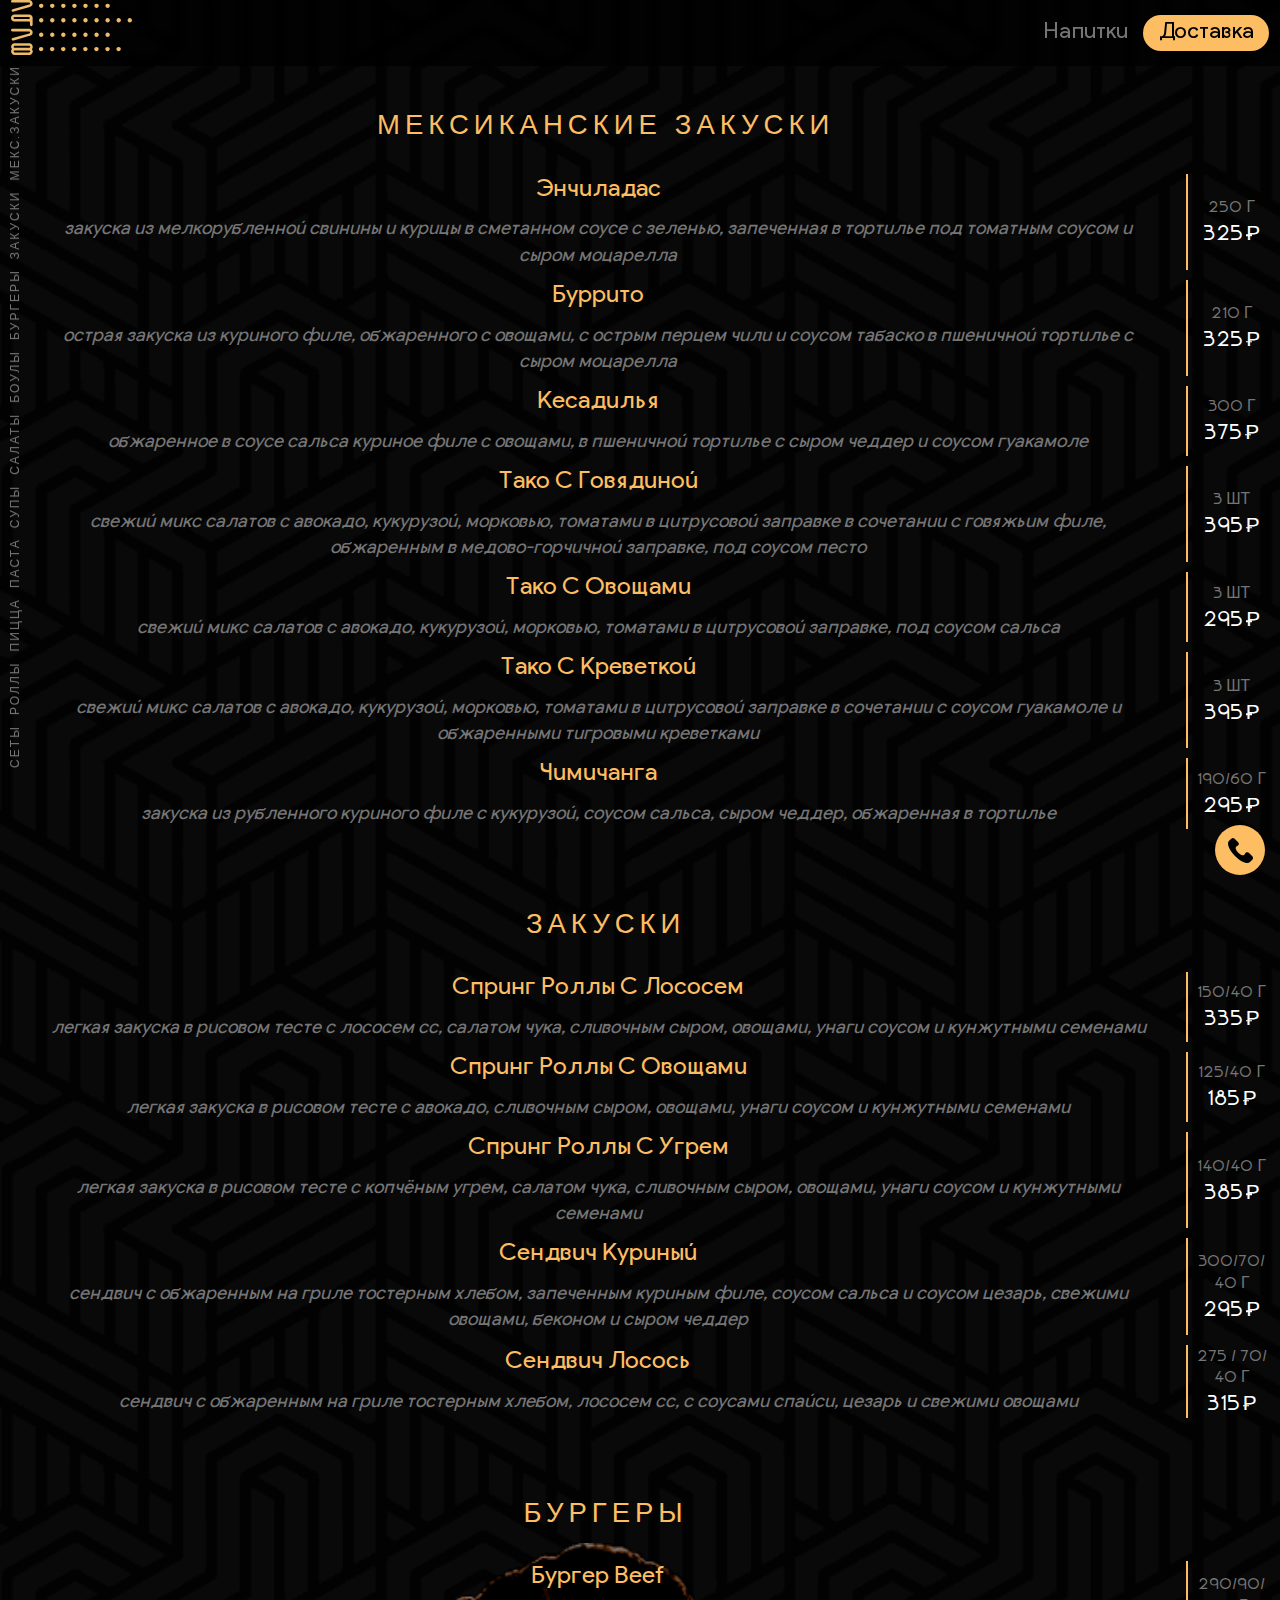
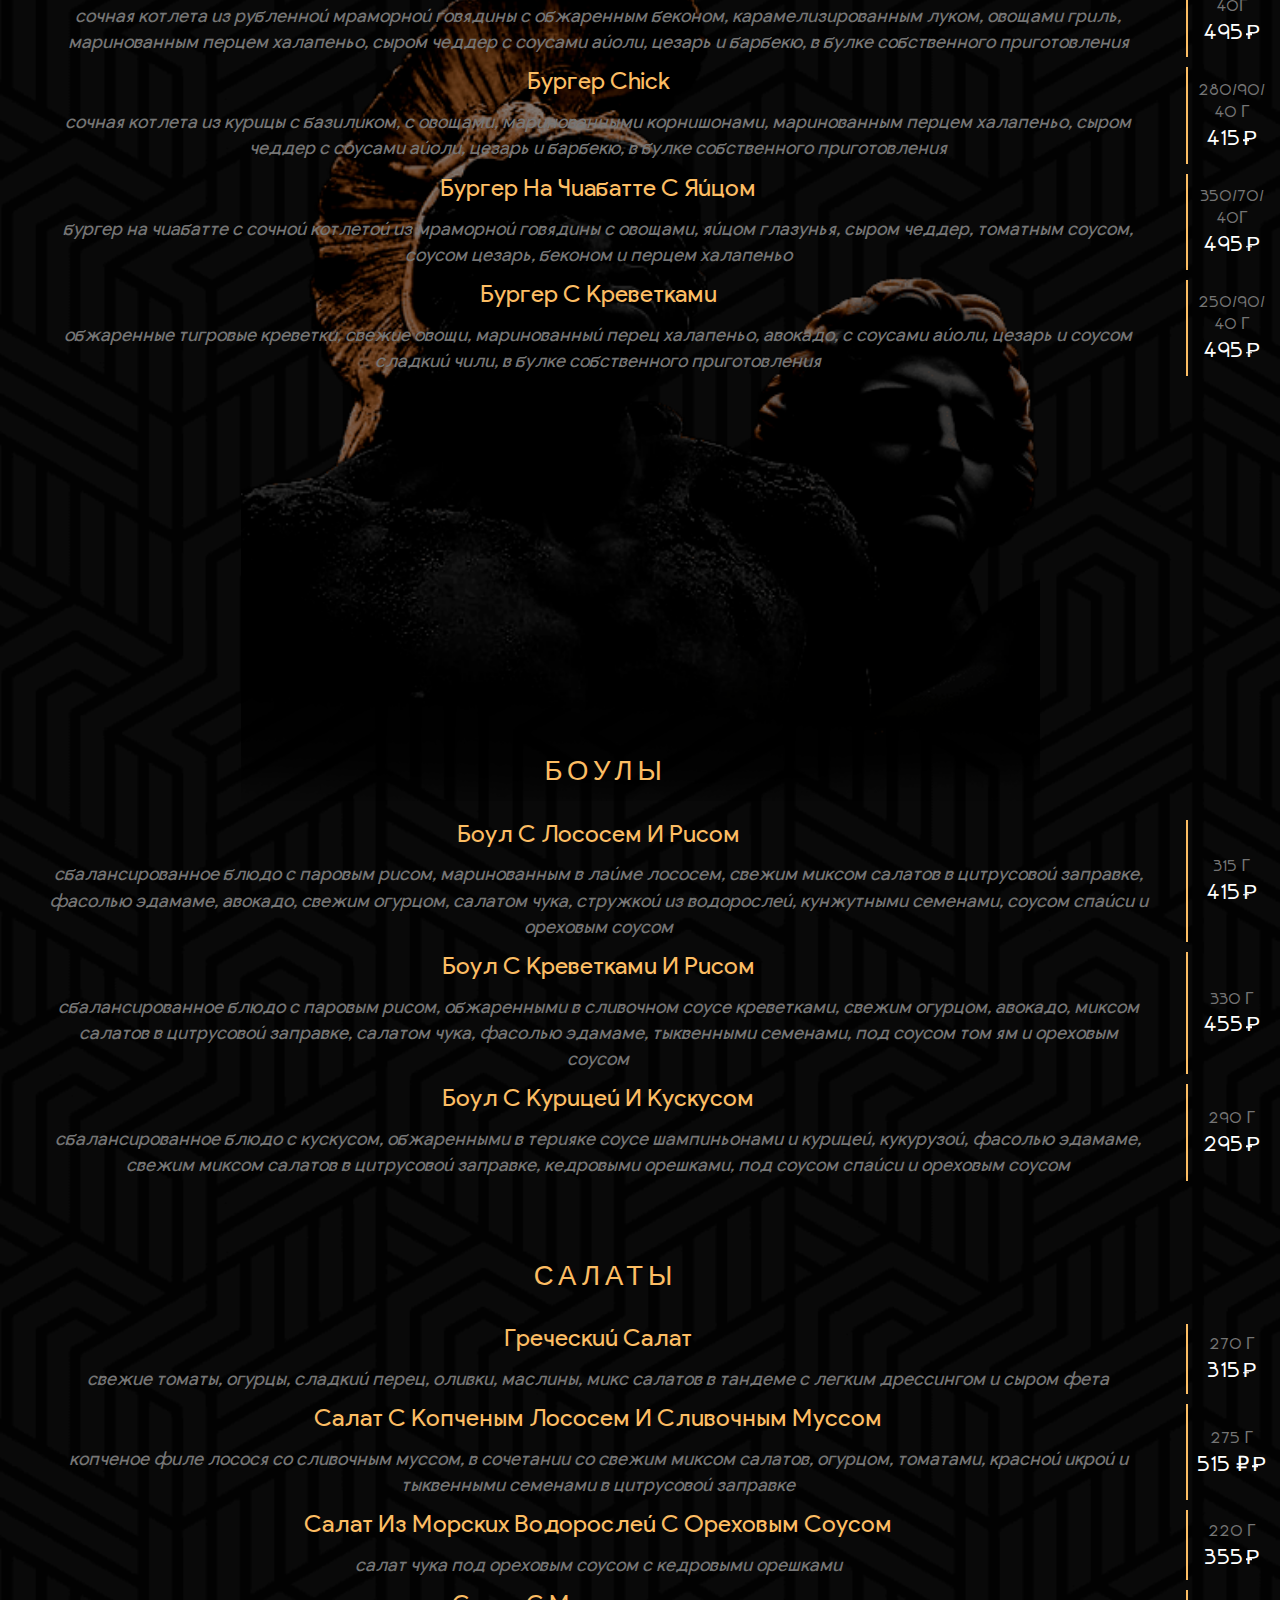
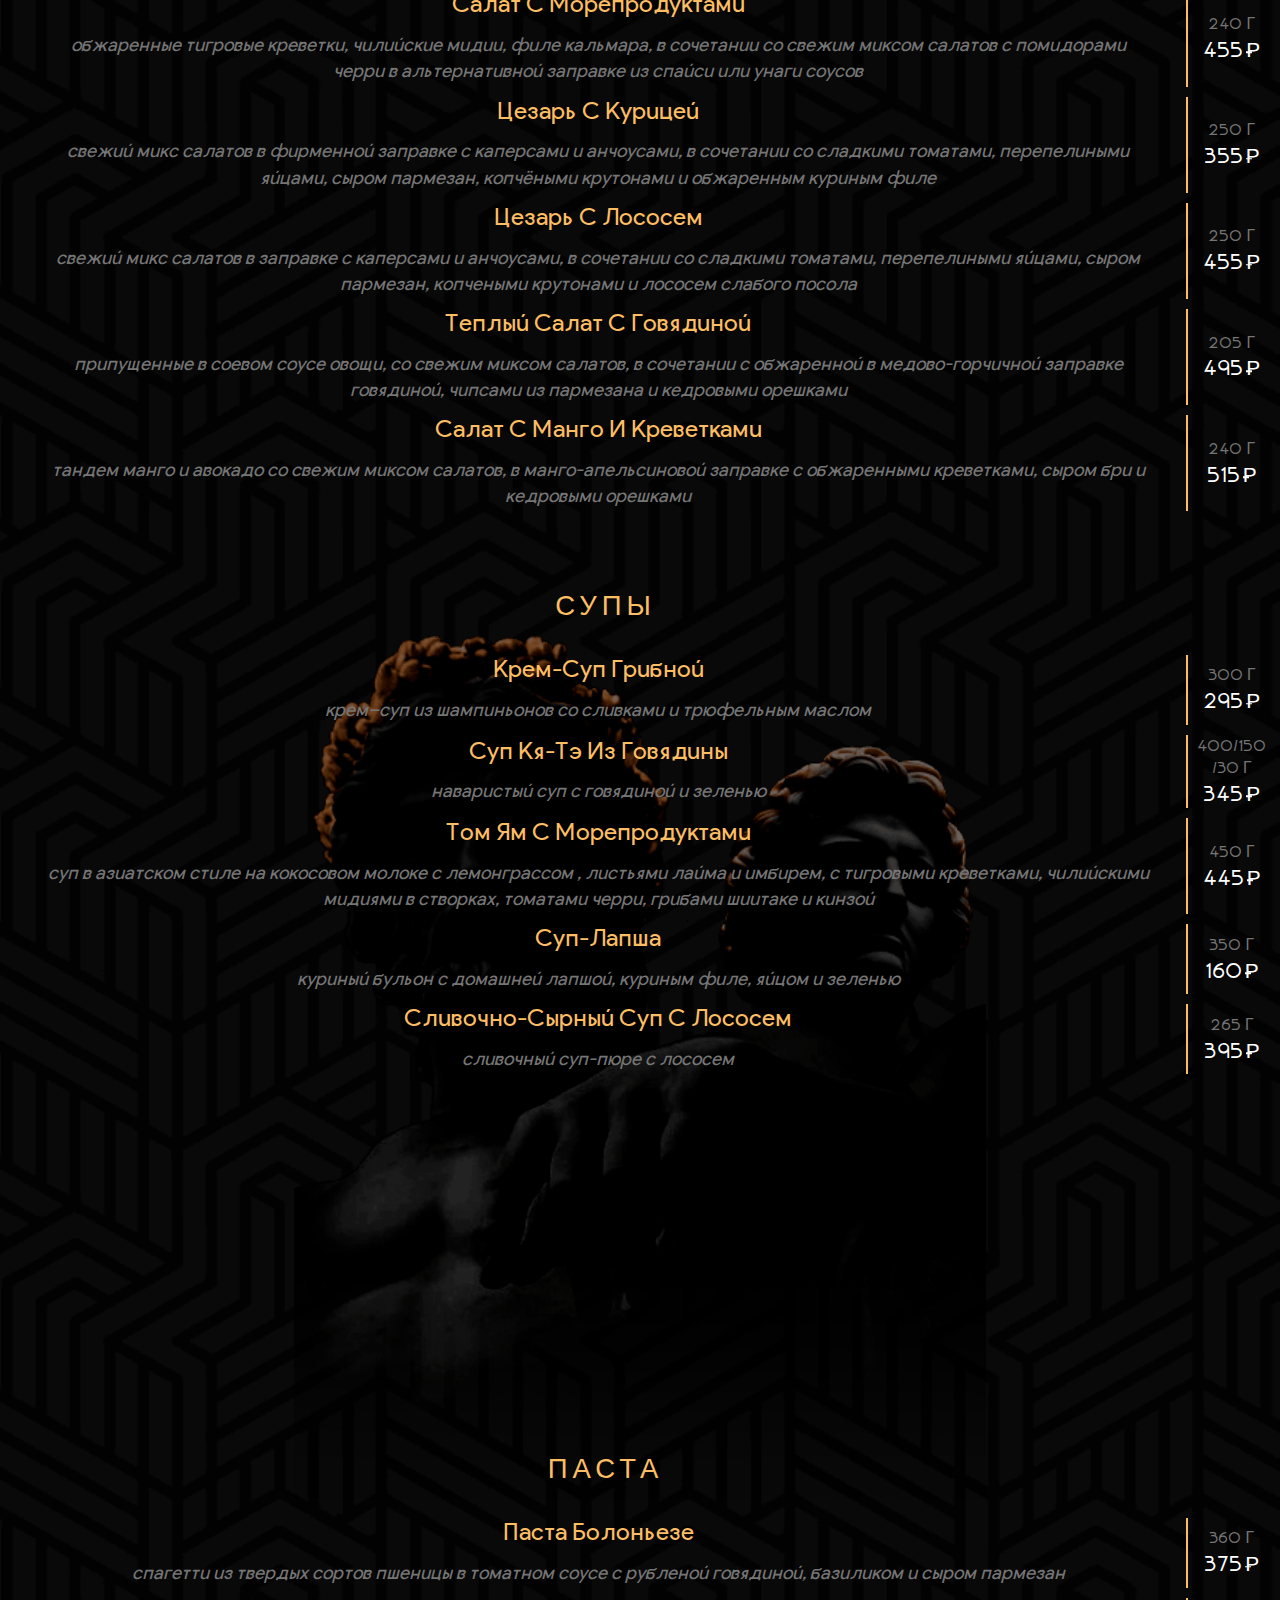
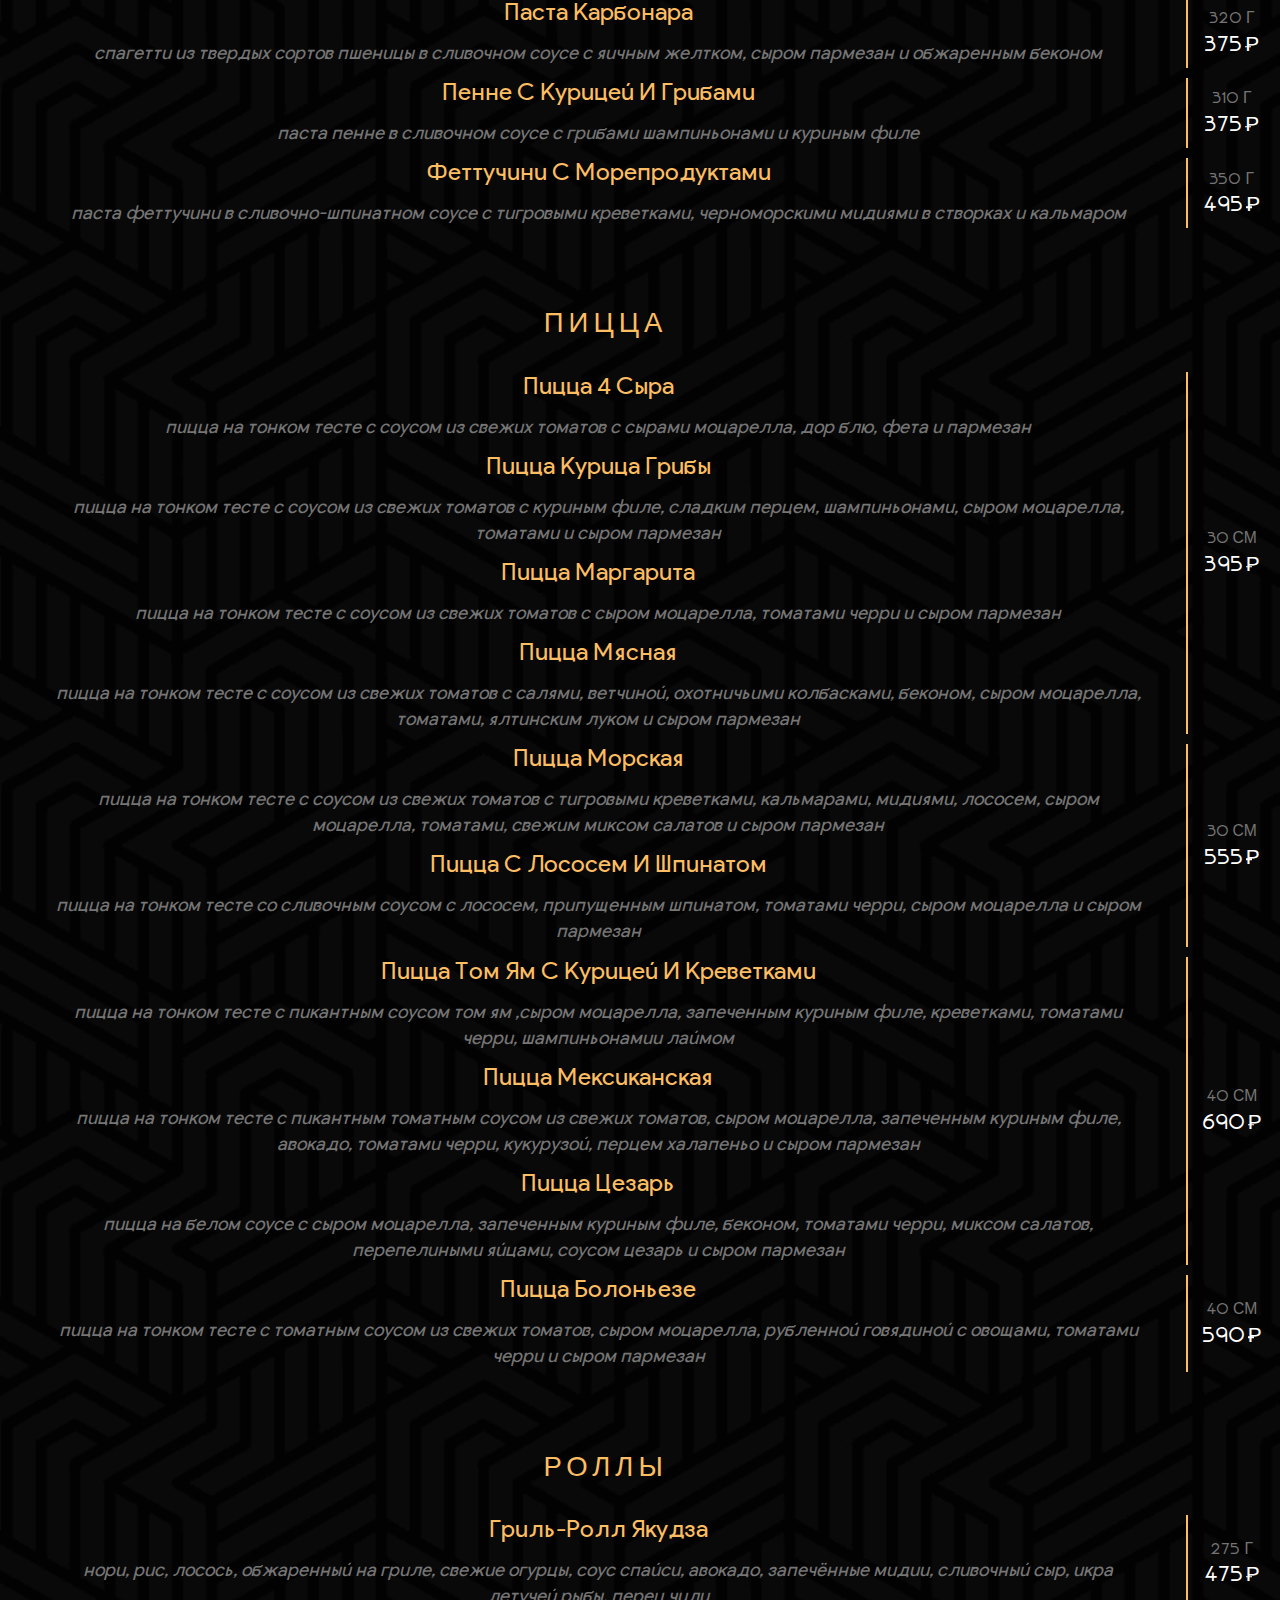
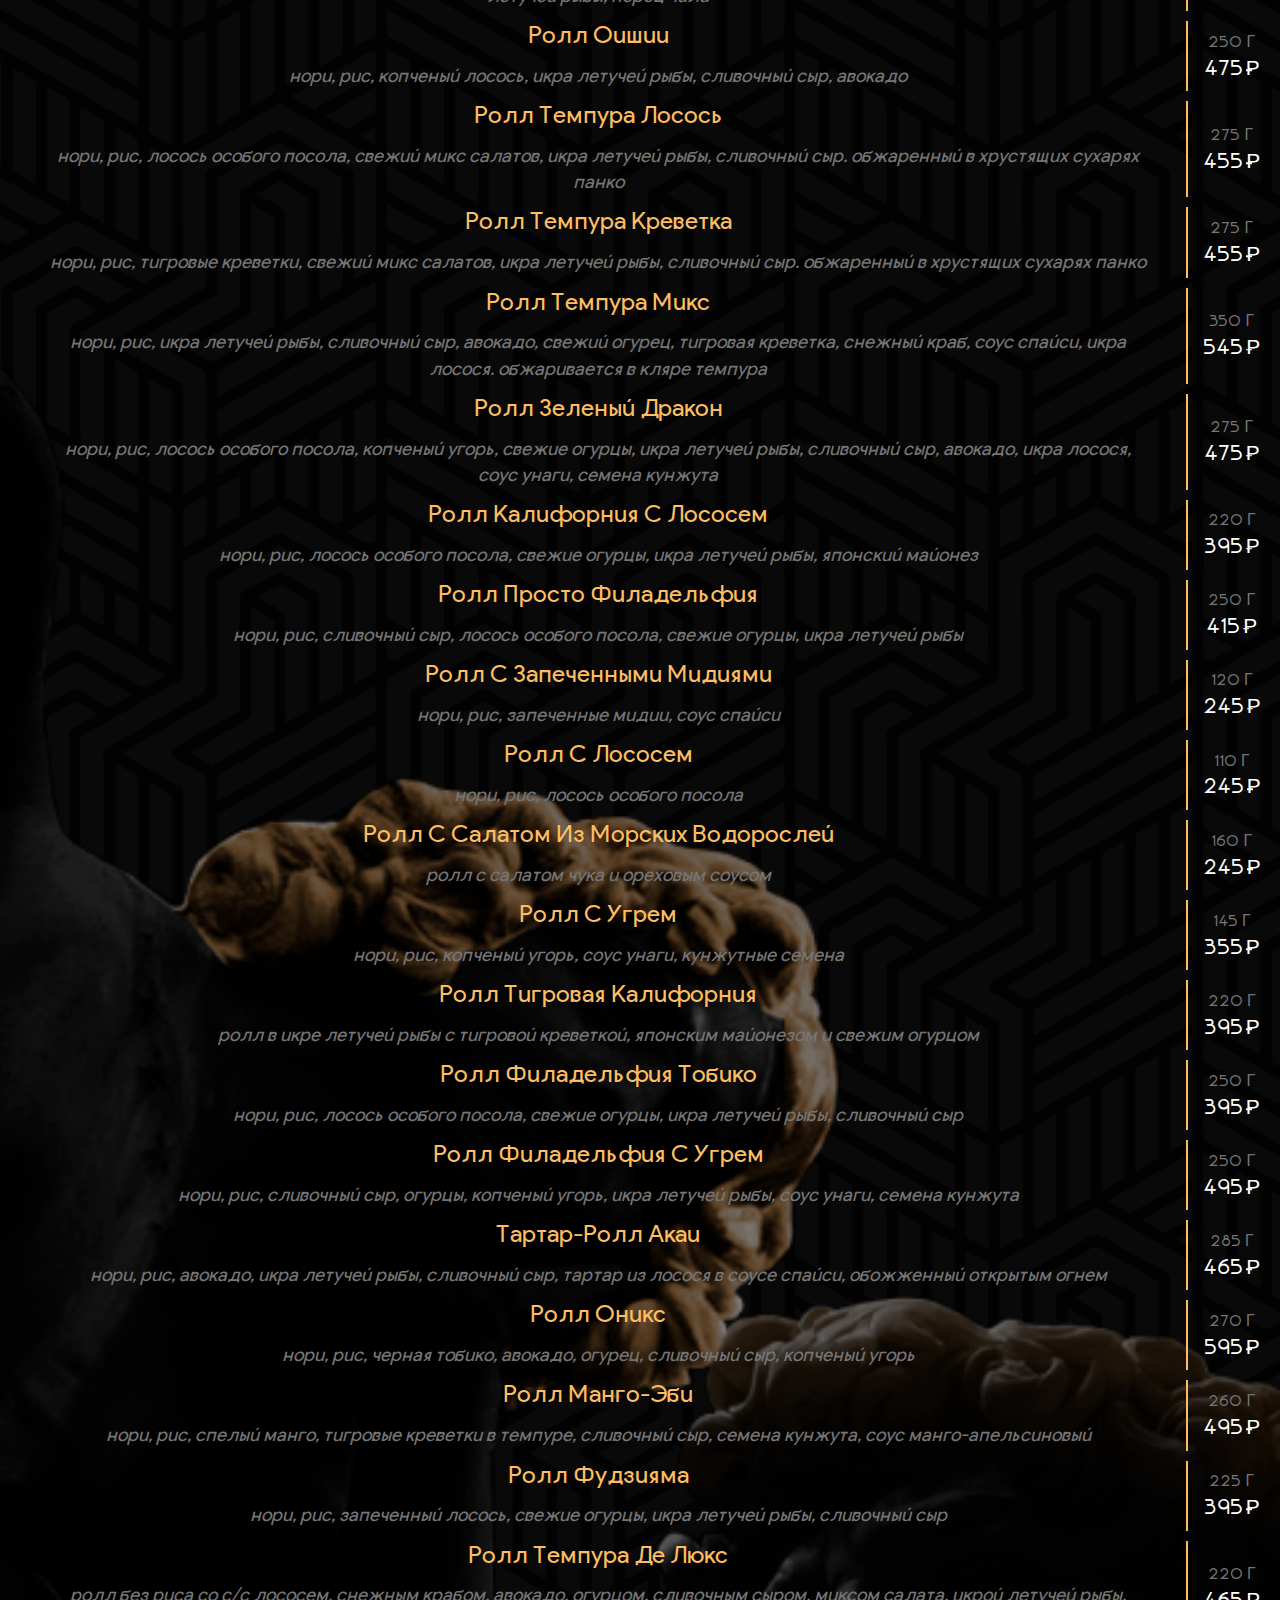
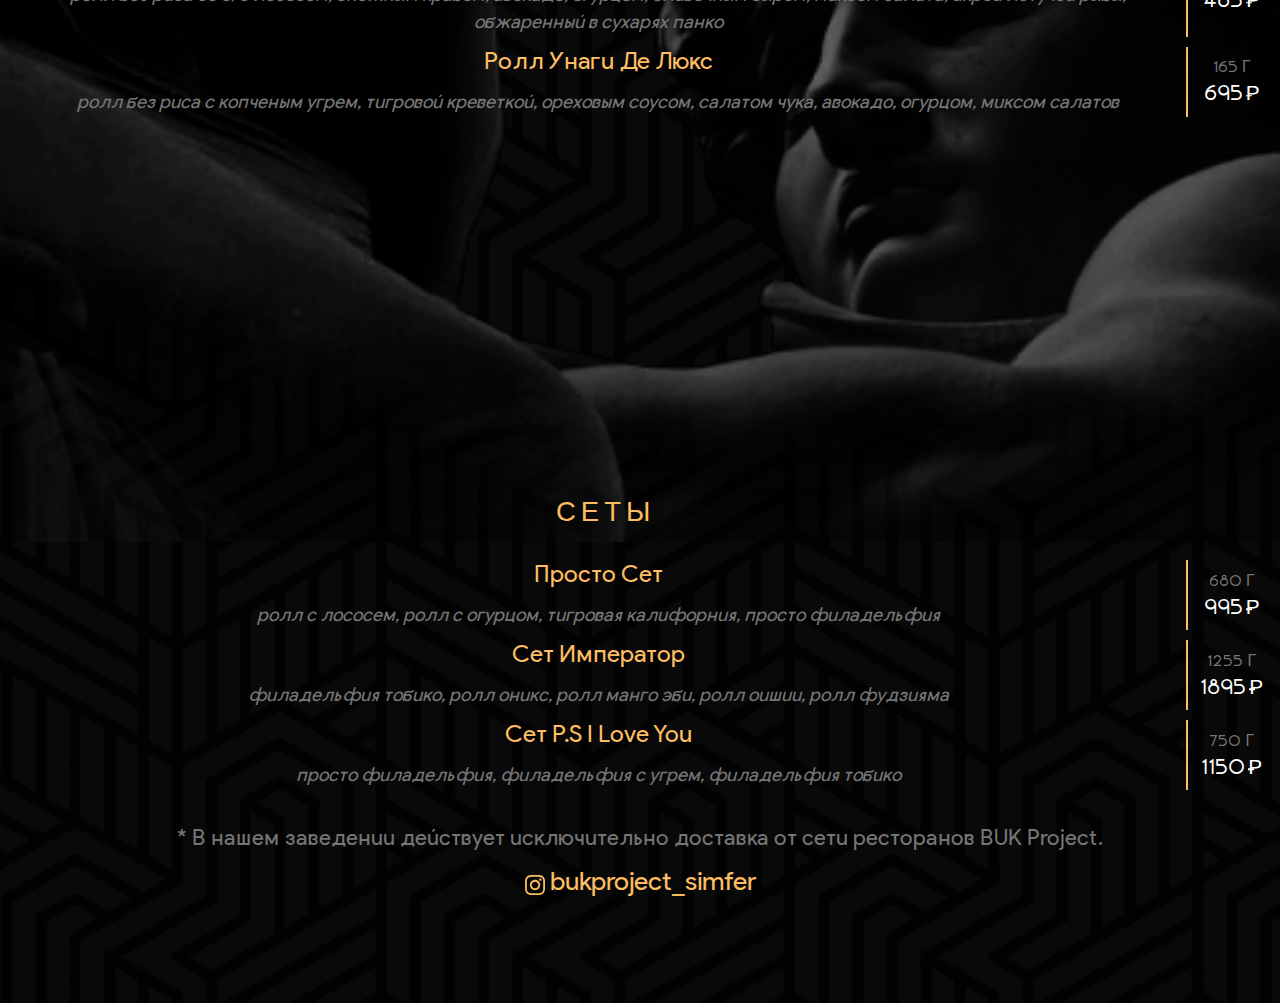
==== commit 022bbf2e: "Add files via upload" ====
--- a/delivery.html
+++ b/delivery.html
@@ -17,7 +17,7 @@
         <div class="header__container">
           <header class="header">
             <div class="header__logo-wrap slide-i-l-1">
-              <a href="#">
+              <a href="index.html">
                 <img class="header__logo" src="./img/logo.svg" width="85" height="39" alt="Логотип">
               </a>
             </div>
--- a/css/app.css
+++ b/css/app.css
@@ -1,2 +1,2 @@
-@charset "UTF-8";@-webkit-keyframes bounce-in-top{0%{-webkit-transform:translateY(-500px);transform:translateY(-500px);-webkit-animation-timing-function:ease-in;animation-timing-function:ease-in;opacity:0}38%{-webkit-transform:translateY(0);transform:translateY(0);-webkit-animation-timing-function:ease-out;animation-timing-function:ease-out;opacity:1}55%{-webkit-transform:translateY(-65px);transform:translateY(-65px);-webkit-animation-timing-function:ease-in;animation-timing-function:ease-in}72%,90%,to{-webkit-transform:translateY(0);transform:translateY(0);-webkit-animation-timing-function:ease-out;animation-timing-function:ease-out}81%{-webkit-transform:translateY(-28px);transform:translateY(-28px);-webkit-animation-timing-function:ease-in;animation-timing-function:ease-in}95%{-webkit-transform:translateY(-8px);transform:translateY(-8px);-webkit-animation-timing-function:ease-in;animation-timing-function:ease-in}}@keyframes bounce-in-top{0%{-webkit-transform:translateY(-500px);transform:translateY(-500px);-webkit-animation-timing-function:ease-in;animation-timing-function:ease-in;opacity:0}38%{-webkit-transform:translateY(0);transform:translateY(0);-webkit-animation-timing-function:ease-out;animation-timing-function:ease-out;opacity:1}55%{-webkit-transform:translateY(-65px);transform:translateY(-65px);-webkit-animation-timing-function:ease-in;animation-timing-function:ease-in}72%,90%,to{-webkit-transform:translateY(0);transform:translateY(0);-webkit-animation-timing-function:ease-out;animation-timing-function:ease-out}81%{-webkit-transform:translateY(-28px);transform:translateY(-28px);-webkit-animation-timing-function:ease-in;animation-timing-function:ease-in}95%{-webkit-transform:translateY(-8px);transform:translateY(-8px);-webkit-animation-timing-function:ease-in;animation-timing-function:ease-in}}@-webkit-keyframes animStar{0%{-webkit-transform:translateY(0);transform:translateY(0)}to{-webkit-transform:translateY(-2000px);transform:translateY(-2000px)}}@keyframes animStar{0%{-webkit-transform:translateY(0);transform:translateY(0)}to{-webkit-transform:translateY(-2000px);transform:translateY(-2000px)}}@-webkit-keyframes bg-color{0%,20%,40%,80%,to{background-color:#000}60%{background-color:#fcbd63}}@keyframes bg-color{0%,20%,40%,80%,to{background-color:#000}60%{background-color:#fcbd63}}@-webkit-keyframes heartbeat{0%{-webkit-transform:scale(1);transform:scale(1);-webkit-transform-origin:center center;transform-origin:center center;-webkit-animation-timing-function:ease-out;animation-timing-function:ease-out}10%{-webkit-transform:scale(.91);transform:scale(.91);-webkit-animation-timing-function:ease-in;animation-timing-function:ease-in}17%{-webkit-transform:scale(.98);transform:scale(.98);-webkit-animation-timing-function:ease-out;animation-timing-function:ease-out}33%{-webkit-transform:scale(.87);transform:scale(.87);-webkit-animation-timing-function:ease-in;animation-timing-function:ease-in}45%{-webkit-transform:scale(1);transform:scale(1);-webkit-animation-timing-function:ease-out;animation-timing-function:ease-out}}@keyframes heartbeat{0%{-webkit-transform:scale(1);transform:scale(1);-webkit-transform-origin:center center;transform-origin:center center;-webkit-animation-timing-function:ease-out;animation-timing-function:ease-out}10%{-webkit-transform:scale(.91);transform:scale(.91);-webkit-animation-timing-function:ease-in;animation-timing-function:ease-in}17%{-webkit-transform:scale(.98);transform:scale(.98);-webkit-animation-timing-function:ease-out;animation-timing-function:ease-out}33%{-webkit-transform:scale(.87);transform:scale(.87);-webkit-animation-timing-function:ease-in;animation-timing-function:ease-in}45%{-webkit-transform:scale(1);transform:scale(1);-webkit-animation-timing-function:ease-out;animation-timing-function:ease-out}}@-webkit-keyframes slide-in-bottom{0%{-webkit-transform:translateY(50px);transform:translateY(50px);opacity:0}to{-webkit-transform:translateY(0);transform:translateY(0);opacity:1}}@keyframes slide-in-bottom{0%{-webkit-transform:translateY(50px);transform:translateY(50px);opacity:0}to{-webkit-transform:translateY(0);transform:translateY(0);opacity:1}}@-webkit-keyframes slide-i-l{0%{-webkit-transform:translateX(-100px);transform:translateX(-100px);opacity:0}to{-webkit-transform:translateX(0);transform:translateX(0);opacity:1}}@keyframes slide-i-l{0%{-webkit-transform:translateX(-100px);transform:translateX(-100px);opacity:0}to{-webkit-transform:translateX(0);transform:translateX(0);opacity:1}}@-webkit-keyframes slide-i-l-2{0%{-webkit-transform:translateX(-30px);transform:translateX(-30px);opacity:0}to{-webkit-transform:translateX(0);transform:translateX(0);opacity:1}}@keyframes slide-i-l-2{0%{-webkit-transform:translateX(-30px);transform:translateX(-30px);opacity:0}to{-webkit-transform:translateX(0);transform:translateX(0);opacity:1}}@-webkit-keyframes slide-i-b{0%{-webkit-transform:translateY(50px);transform:translateY(50px);opacity:0}to{-webkit-transform:translateY(0);transform:translateY(0);opacity:1}}@keyframes slide-i-b{0%{-webkit-transform:translateY(50px);transform:translateY(50px);opacity:0}to{-webkit-transform:translateY(0);transform:translateY(0);opacity:1}}:root{--main-yello: #FCBD63;--black: #020202;--gray: #757575;--white: #ffffff}.icon-facebook{width:.53em;height:1em;fill:initial}a,abbr,acronym,address,applet,article,aside,audio,b,big,blockquote,canvas,caption,center,cite,code,dd,del,details,dfn,div,dl,dt,em,embed,figcaption,figure,footer,form,h1,h2,h3,h4,h5,h6,header,hgroup,html,i,iframe,ins,kbd,label,legend,li,mark,menu,nav,object,ol,output,p,pre,q,ruby,s,samp,section,small,span,strike,strong,sub,summary,sup,table,tbody,td,tfoot,th,thead,time,tr,tt,u,ul,var,video{margin:0;padding:0;border:0;vertical-align:baseline}body,fieldset,img{margin:0;vertical-align:baseline}fieldset,img{padding:0}html{-ms-text-size-adjust:100%;-webkit-text-size-adjust:100%;-webkit-box-sizing:border-box;box-sizing:border-box}a img,body,fieldset,img{border:0}input[type=email],input[type=tel],input[type=text],textarea{-webkit-appearance:none}button,input[type=submit]{cursor:pointer}button::-moz-focus-inner,input[type=submit]::-moz-focus-inner{padding:0;border:0}textarea{overflow:auto}button,input{margin:0;padding:0;border:0}a,a:focus,button,div,h1,h2,h3,h4,h5,h6,input,select,span,textarea{outline:0}ol,ul{list-style-type:none}table{border-spacing:0;border-collapse:collapse;width:100%}*,:after,:before{-webkit-box-sizing:inherit;box-sizing:inherit}@media (prefers-reduced-motion:reduce){*{-webkit-transition:none!important;-o-transition:none!important;transition:none!important}}@font-face{font-family:product;src:url(../fonts/product-sans.woff2);font-weight:400;font-style:normal;font-display:swap}@font-face{font-family:valencia;src:url(../fonts/valencia.woff2);font-weight:400;font-style:normal;font-display:swap}body{padding:30px 10px 100px;font-size:14px;line-height:1.4;font-family:"product",sans-serif;background:#020202 url(./../img/bg.png) repeat-y;background-size:contain!important}@media only screen and (min-width:375px){body{font-size:17px}}@media only screen and (min-width:460px){body{font-size:22px}}.bg-p{position:relative}.bg-p--1{padding-bottom:250px}.bg-p--2{padding-bottom:300px}.bg-i{z-index:-1;position:absolute;left:-10px;right:-10px;width:calc(100% + 20px);height:100%;background-size:contain;background-repeat:no-repeat;background-position:bottom}.bg-i--1{bottom:-20px;background-image:url(./../img/bg-1.png)}.bg-i--2{bottom:-125px;background-image:url(./../img/bg-2.png)}.bg-i--3,.bg-i--4{bottom:-125px;background-image:url(./../img/bg-3.png)}.bg-i--4{background-image:url(./../img/bg-4.png)}.sticky-nav{z-index:5;position:sticky;top:65px;left:0}.sticky-nav__list{position:absolute;left:-5px;top:-5px;-webkit-transform-origin:left top;-ms-transform-origin:left top;transform-origin:left top;-webkit-transform:rotate(-90deg) translateX(-100%);-ms-transform:rotate(-90deg) translateX(-100%);transform:rotate(-90deg) translateX(-100%);display:-webkit-box;display:-ms-flexbox;display:flex}.sticky-nav__list a{display:block;padding:2px 5px 20px;text-decoration:none;color:var(--gray);font-family:"valencia",sans-serif;font-size:.55em;letter-spacing:2px;text-transform:uppercase}.sticky-nav__list a:active,.sticky-nav__list a:hover{color:var(--main-yello)}.main-bg-body{padding:unset}.main-bg,.main-bg-body main{z-index:-1;position:fixed;top:0;bottom:0;left:0;right:0}.main-bg-body main{width:100vw;background:#020202 url(./../img/bg.png) repeat-y;background-size:contain!important}.main-bg{opacity:.25;padding:unset;margin:unset;background-color:#e74c3c;animation:bg-color 10s infinite;-webkit-animation:bg-color 10s infinite;background-image:unset}.main-bg-begin__wrap{display:-webkit-box;display:-ms-flexbox;display:flex;-webkit-box-align:center;-ms-flex-align:center;align-items:center;width:100%;height:100%}.main-bg-begin{padding:7px 45px;font-size:1.25em;color:var(--gray);background-color:var(--white);border-radius:50px;text-decoration:none}.main-bg__content{-webkit-box-orient:vertical;-webkit-box-direction:normal;-ms-flex-direction:column;flex-direction:column;padding:25px 10px 10px}.main-bg__content img{width:125px}.main-bg__content h1,.main-bg__content h2,.main-bg__content h3,.main-bg__content span{font-weight:300;text-transform:uppercase;text-align:center}.main-bg__content h1{margin-top:35px;color:var(--main-yello);font-size:1.25em}.main-bg__content h3{color:var(--main-yello);font-size:1em;margin:unset}.main-bg__content h2,.main-bg__content span{margin-top:25px;margin-bottom:25px;font-family:"valencia",sans-serif;color:var(--gray);font-size:.65em;letter-spacing:3px}.main-bg__content span{display:block;margin-top:unset;margin-bottom:unset;margin-left:5px}.main-bg__content ul{margin-top:25px}.main-bg__content ul li{margin-top:15px}.main-bg__content,.main-bg__content ul li div{display:-webkit-box;display:-ms-flexbox;display:flex;-webkit-box-align:center;-ms-flex-align:center;align-items:center;-webkit-box-pack:center;-ms-flex-pack:center;justify-content:center}.main-bg__content ul li div img{width:1em}.main-bg__content li a{text-decoration:none;color:currentColor}.main-bg .bounce-in-top{-webkit-animation:bounce-in-top 1.1s both;animation:bounce-in-top 1.1s both;-webkit-animation-delay:1s;animation-delay:1s}.main-bg #bg-wrap{width:100vw;height:100vh}.main-bg #bg-wrap svg{width:100%;height:100%}.main-bg #bg-wrap #stars,.main-bg #bg-wrap #stars:after{width:1px;height:1px;background:0 0;-webkit-box-shadow:762px 1490px #fff,472px 711px #fff,1278px 567px #fff,164px 1210px #fff,1541px 1943px #fff,430px 576px #fff,897px 1316px #fff,1117px 1541px #fff,1646px 360px #fff,1911px 1201px #fff,1300px 1064px #fff,1165px 1743px #fff,659px 1669px #fff,620px 1520px #fff,1747px 817px #fff,1758px 391px #fff,629px 1028px #fff,1542px 68px #fff,668px 902px #fff,1607px 1288px #fff,1975px 95px #fff,1078px 1834px #fff,204px 1894px #fff,523px 570px #fff,192px 588px #fff,75px 282px #fff,1587px 379px #fff,849px 440px #fff,854px 251px #fff,646px 1568px #fff,1964px 1923px #fff,670px 1213px #fff,483px 5px #fff,1068px 332px #fff,1859px 428px #fff,118px 681px #fff,1036px 1123px #fff,761px 1223px #fff,546px 313px #fff,302px 908px #fff,204px 49px #fff,1124px 1512px #fff,417px 282px #fff,93px 1880px #fff,1499px 415px #fff,1464px 1303px #fff,403px 23px #fff,20px 628px #fff,170px 645px #fff,100px 1876px #fff,1175px 177px #fff,351px 556px #fff,440px 1249px #fff,943px 1069px #fff,375px 388px #fff,641px 338px #fff,573px 1898px #fff,1988px 668px #fff,1745px 517px #fff,840px 44px #fff,1510px 1006px #fff,401px 1042px #fff,122px 707px #fff,1029px 22px #fff,776px 1972px #fff,1283px 605px #fff,1199px 1254px #fff,1424px 1608px #fff,844px 972px #fff,501px 1395px #fff,918px 1334px #fff,153px 374px #fff,304px 1434px #fff,145px 271px #fff,1913px 852px #fff,28px 1704px #fff,1639px 689px #fff,153px 367px #fff,1008px 1399px #fff,550px 1360px #fff,1644px 1423px #fff,1451px 977px #fff,1342px 31px #fff,751px 1239px #fff,106px 1804px #fff,705px 59px #fff,394px 1972px #fff,1847px 1670px #fff,370px 394px #fff,658px 300px #fff,341px 1525px #fff,216px 1123px #fff,1993px 1029px #fff,1416px 1852px #fff,103px 405px #fff,745px 18px #fff,984px 44px #fff,866px 295px #fff,1366px 1662px #fff,1482px 1248px #fff,663px 1089px #fff,1393px 40px #fff,439px 660px #fff,264px 1518px #fff,1670px 262px #fff,1391px 556px #fff,1223px 1911px #fff,1685px 965px #fff,265px 763px #fff,1713px 1761px #fff,536px 1613px #fff,1150px 921px #fff,866px 1541px #fff,910px 308px #fff,416px 1422px #fff,1543px 1565px #fff,1269px 32px #fff,1271px 277px #fff,1470px 1302px #fff,1126px 720px #fff,1305px 582px #fff,956px 387px #fff,1573px 983px #fff,1281px 356px #fff,234px 1541px #fff,1604px 239px #fff,1438px 1456px #fff,940px 971px #fff,1864px 293px #fff,1499px 713px #fff,1928px 1594px #fff,1947px 388px #fff,426px 1475px #fff,795px 874px #fff,1023px 1868px #fff,1309px 1522px #fff,973px 1521px #fff,1576px 964px #fff,884px 733px #fff,1704px 1857px #fff,173px 570px #fff,996px 1970px #fff,1716px 1535px #fff,641px 56px #fff,1072px 586px #fff,724px 903px #fff,997px 1024px #fff,413px 239px #fff,787px 91px #fff,1389px 822px #fff,1219px 1083px #fff,644px 1645px #fff,1168px 325px #fff,1637px 959px #fff,1870px 765px #fff,1637px 1624px #fff,1877px 563px #fff,327px 711px #fff,837px 569px #fff,147px 398px #fff,328px 952px #fff,710px 1167px #fff,25px 763px #fff,1838px 60px #fff,4px 1090px #fff,1151px 1406px #fff,1288px 1523px #fff,968px 1562px #fff,574px 69px #fff,710px 1487px #fff,1532px 995px #fff,183px 853px #fff,1569px 728px #fff,348px 1268px #fff,70px 1387px #fff,379px 1304px #fff,783px 986px #fff,1867px 154px #fff,363px 1794px #fff,1303px 1337px #fff,872px 317px #fff,524px 320px #fff,111px 1743px #fff,814px 799px #fff,1225px 483px #fff,1878px 1394px #fff,391px 1226px #fff,975px 749px #fff,407px 1209px #fff,914px 1520px #fff,808px 1803px #fff,1433px 1816px #fff,506px 488px #fff,1122px 863px #fff,1473px 1132px #fff,1635px 776px #fff,1292px 974px #fff,1852px 219px #fff,461px 1867px #fff,789px 693px #fff,760px 1847px #fff,827px 1171px #fff,319px 926px #fff,285px 651px #fff,1729px 1276px #fff,1691px 1050px #fff,757px 1289px #fff,317px 1973px #fff,1916px 727px #fff,989px 1971px #fff,1026px 1523px #fff,1876px 1613px #fff,1042px 1841px #fff,1391px 1870px #fff,708px 230px #fff,446px 1917px #fff,325px 513px #fff,1978px 1984px #fff,1158px 1465px #fff,1605px 12px #fff,881px 277px #fff,408px 541px #fff,941px 1251px #fff,1497px 900px #fff,243px 1435px #fff,1695px 1753px #fff,206px 136px #fff,1655px 851px #fff,738px 1674px #fff,197px 1877px #fff,1637px 476px #fff,587px 1312px #fff,200px 1721px #fff,1040px 1615px #fff,1368px 755px #fff,859px 1795px #fff,1077px 585px #fff,279px 185px #fff,1892px 1410px #fff,298px 1826px #fff,879px 205px #fff,1100px 1859px #fff,728px 407px #fff,1745px 1179px #fff,258px 649px #fff,1711px 219px #fff,557px 1654px #fff,1714px 506px #fff,1329px 1412px #fff,1206px 188px #fff,1739px 185px #fff,1834px 1356px #fff,493px 1779px #fff,263px 1070px #fff,1339px 1618px #fff,1173px 280px #fff,1921px 1937px #fff,711px 811px #fff,194px 1498px #fff,1688px 1901px #fff,929px 1929px #fff,867px 1193px #fff,1956px 1162px #fff,1109px 904px #fff,1597px 1115px #fff,1893px 1325px #fff,1555px 1338px #fff,1213px 1921px #fff,848px 1156px #fff,1130px 1733px #fff,74px 1430px #fff,1751px 1790px #fff,866px 246px #fff,1687px 331px #fff,852px 804px #fff,1372px 1105px #fff,1882px 1690px #fff,1964px 1936px #fff,1497px 171px #fff,1300px 19px #fff,941px 654px #fff,106px 1446px #fff,1708px 1903px #fff,154px 1724px #fff,518px 411px #fff,16px 1057px #fff,1954px 710px #fff,157px 1771px #fff,1642px 1011px #fff,1570px 953px #fff,101px 1669px #fff,1955px 424px #fff,688px 398px #fff,1536px 1547px #fff,1034px 313px #fff,675px 167px #fff,795px 119px #fff,1334px 229px #fff,1747px 93px #fff,1751px 675px #fff,929px 730px #fff,98px 571px #fff,39px 306px #fff,1060px 72px #fff,800px 1407px #fff,765px 886px #fff,411px 1589px #fff,425px 1699px #fff,1246px 646px #fff,1378px 589px #fff,1342px 418px #fff,1890px 1938px #fff,1099px 217px #fff,432px 1763px #fff,525px 1375px #fff,1192px 881px #fff,815px 827px #fff,389px 376px #fff,419px 1136px #fff,833px 1213px #fff,53px 1565px #fff,995px 11px #fff,1782px 1538px #fff,1836px 1820px #fff,45px 1727px #fff,1746px 1982px #fff,1791px 1123px #fff,1000px 53px #fff,549px 956px #fff,205px 1551px #fff,661px 1911px #fff,1292px 46px #fff,177px 829px #fff,466px 1510px #fff,884px 1359px #fff,479px 411px #fff,824px 589px #fff,1147px 249px #fff,331px 250px #fff,1510px 1414px #fff,942px 1682px #fff,1940px 1640px #fff,50px 315px #fff,476px 920px #fff,30px 1841px #fff,1469px 107px #fff,512px 1089px #fff,1778px 1803px #fff,1023px 1820px #fff,554px 638px #fff,943px 1154px #fff,1572px 99px #fff,1498px 323px #fff,1654px 367px #fff,1298px 703px #fff,1485px 70px #fff,343px 521px #fff,419px 1084px #fff,1066px 1994px #fff,615px 529px #fff,773px 1194px #fff,960px 1545px #fff,1730px 1865px #fff,887px 784px #fff,797px 1265px #fff,948px 1122px #fff,1409px 595px #fff,620px 533px #fff,353px 1309px #fff,1851px 1138px #fff,1918px 254px #fff,1223px 1649px #fff,834px 598px #fff,1323px 408px #fff,1530px 430px #fff,413px 623px #fff,1738px 408px #fff,166px 104px #fff,1463px 47px #fff,992px 692px #fff,346px 1365px #fff,843px 815px #fff,1429px 809px #fff,1856px 410px #fff,228px 840px #fff,943px 431px #fff,1368px 591px #fff,542px 25px #fff,677px 567px #fff,820px 1720px #fff,1018px 1786px #fff,48px 1462px #fff,476px 1262px #fff,197px 1007px #fff,801px 841px #fff,1929px 550px #fff,454px 834px #fff,1904px 1548px #fff,533px 1627px #fff,1688px 1418px #fff,1554px 1262px #fff,414px 1296px #fff,399px 1378px #fff,1490px 1862px #fff,157px 1698px #fff,481px 1497px #fff,435px 1101px #fff,1226px 1003px #fff,965px 67px #fff,11px 1778px #fff,409px 32px #fff,1948px 662px #fff,888px 431px #fff,280px 1305px #fff,1572px 1905px #fff,799px 455px #fff,1809px 1551px #fff,1163px 86px #fff,1605px 1663px #fff,754px 771px #fff,105px 907px #fff,952px 169px #fff,838px 1450px #fff,161px 762px #fff,736px 1343px #fff,855px 958px #fff,997px 72px #fff,928px 1255px #fff,1870px 59px #fff,956px 865px #fff,1929px 795px #fff,1313px 909px #fff,484px 1600px #fff,549px 312px #fff,691px 574px #fff,650px 1734px #fff,651px 936px #fff,469px 629px #fff,527px 911px #fff,1890px 1817px #fff,893px 1012px #fff,963px 952px #fff,1953px 725px #fff,323px 746px #fff,1946px 1961px #fff,1427px 406px #fff,323px 1651px #fff,1893px 370px #fff,143px 1645px #fff,1291px 700px #fff,22px 519px #fff,332px 1431px #fff,1695px 762px #fff,1677px 1547px #fff,836px 1387px #fff,697px 1362px #fff,850px 610px #fff,1895px 631px #fff,458px 1979px #fff,1018px 1614px #fff,1515px 180px #fff,124px 1563px #fff,1688px 779px #fff,77px 945px #fff,1254px 1254px #fff,135px 519px #fff,1036px 333px #fff,673px 1791px #fff,533px 1551px #fff,56px 1604px #fff,1677px 319px #fff,1445px 1125px #fff,818px 782px #fff,1324px 1031px #fff,733px 901px #fff,252px 1490px #fff,771px 466px #fff,1416px 232px #fff,6px 145px #fff,1231px 989px #fff,1827px 1276px #fff,1458px 1319px #fff,340px 997px #fff,1325px 1768px #fff,189px 1565px #fff,480px 329px #fff,1205px 1063px #fff,1465px 1126px #fff,231px 1218px #fff,1151px 505px #fff,1964px 1046px #fff,1093px 850px #fff,1020px 298px #fff,988px 1166px #fff,302px 26px #fff,291px 1515px #fff,941px 775px #fff,1076px 1509px #fff,285px 412px #fff,727px 471px #fff,906px 1976px #fff,1845px 855px #fff,70px 422px #fff,596px 891px #fff,1579px 975px #fff,1688px 396px #fff,517px 387px #fff,1254px 812px #fff,656px 1972px #fff,1863px 1006px #fff,1467px 851px #fff,1798px 556px #fff,1770px 1054px #fff,132px 1909px #fff,939px 823px #fff,10px 1924px #fff,1220px 345px #fff,1042px 778px #fff,776px 562px #fff,225px 1393px #fff,1620px 393px #fff,1847px 681px #fff,1132px 1724px #fff,988px 559px #fff,510px 911px #fff,546px 1653px #fff,394px 1037px #fff,72px 1389px #fff,370px 422px #fff,74px 85px #fff,179px 955px #fff,772px 1379px #fff,249px 222px #fff,401px 1080px #fff,715px 325px #fff,1886px 1919px #fff,801px 1676px #fff,85px 1736px #fff,328px 1445px #fff,1053px 1866px #fff,353px 342px #fff,1910px 1202px #fff,1256px 1834px #fff,276px 145px #fff,925px 834px #fff,1858px 1043px #fff,339px 1702px #fff,407px 921px #fff,1025px 1930px #fff,1365px 773px #fff,1600px 552px #fff,550px 1284px #fff,693px 1701px #fff,1764px 1154px #fff,506px 550px #fff,9px 1882px #fff,744px 834px #fff,1956px 1328px #fff,1407px 365px #fff,1980px 643px #fff,1545px 860px #fff,34px 1382px #fff,1992px 1489px #fff,1343px 1670px #fff,1534px 348px #fff,284px 1028px #fff,997px 270px #fff,1793px 1977px #fff,304px 1669px #fff,808px 1031px #fff,24px 780px #fff,523px 160px #fff,1645px 1188px #fff,1104px 323px #fff,659px 269px #fff,1021px 381px #fff,766px 186px #fff,1942px 1782px #fff,517px 140px #fff,1544px 401px #fff,1096px 889px #fff,2px 1958px #fff,58px 271px #fff,1014px 1603px #fff,872px 1807px #fff,1461px 1824px #fff,1059px 1063px #fff,1495px 850px #fff,585px 1780px #fff,1912px 1750px #fff,1702px 1542px #fff,860px 663px #fff,1270px 598px #fff,182px 787px #fff,394px 1211px #fff,491px 642px #fff,1944px 1480px #fff,315px 1441px #fff,1328px 1895px #fff,1879px 1884px #fff,846px 906px #fff,1241px 115px #fff,10px 1057px #fff,1808px 880px #fff,964px 807px #fff,1530px 920px #fff,1634px 1245px #fff,1785px 1961px #fff,1945px 1683px #fff,759px 1848px #fff,1996px 207px #fff,1459px 917px #fff,1519px 805px #fff,688px 277px #fff,886px 695px #fff,747px 1631px #fff,805px 1789px #fff,233px 615px #fff,572px 353px #fff,1009px 766px #fff,780px 122px #fff,124px 1185px #fff,1310px 1504px #fff,272px 353px #fff,1847px 1130px #fff,291px 408px #fff,1678px 137px #fff,301px 1057px #fff,1419px 507px #fff,957px 581px #fff,866px 871px #fff,247px 522px #fff,1304px 221px #fff,453px 844px #fff,723px 1602px #fff,1465px 1972px #fff,687px 571px #fff,1264px 1326px #fff,1597px 596px #fff,1921px 765px #fff,1556px 1726px #fff,1847px 147px #fff,1633px 1082px #fff,173px 598px #fff,142px 710px #fff,1902px 1867px #fff,72px 637px #fff,1226px 395px #fff,710px 481px #fff,338px 577px #fff,137px 1925px #fff,942px 876px #fff,357px 1099px #fff,735px 817px #fff,261px 1797px #fff,356px 101px #fff,692px 1406px #fff,1624px 1152px #fff,1399px 1874px #fff,246px 1562px #fff,809px 1855px #fff,1338px 794px #fff,1296px 207px #fff,1301px 463px #fff,17px 1041px #fff,205px 774px #fff,1216px 579px #fff,1868px 415px #fff,1599px 1394px #fff,715px 1162px #fff,174px 921px #fff,1923px 489px #fff,1024px 63px #fff,1645px 1170px #fff,543px 1010px #fff,1464px 25px #fff,389px 995px #fff,788px 120px #fff,1792px 559px #fff,948px 1096px #fff,508px 1858px #fff,553px 1622px #fff,17px 1722px #fff,1830px 506px #fff,853px 1303px #fff,1890px 1143px #fff,1071px 1209px #fff,781px 1314px #fff,1007px 1819px #fff,1020px 914px #fff,481px 50px #fff,1702px 108px #fff,1815px 786px #fff,593px 976px #fff,1615px 654px #fff,333px 785px #fff,1247px 523px #fff,1876px 1506px #fff,580px 1365px #fff,1123px 807px #fff;box-shadow:762px 1490px #fff,472px 711px #fff,1278px 567px #fff,164px 1210px #fff,1541px 1943px #fff,430px 576px #fff,897px 1316px #fff,1117px 1541px #fff,1646px 360px #fff,1911px 1201px #fff,1300px 1064px #fff,1165px 1743px #fff,659px 1669px #fff,620px 1520px #fff,1747px 817px #fff,1758px 391px #fff,629px 1028px #fff,1542px 68px #fff,668px 902px #fff,1607px 1288px #fff,1975px 95px #fff,1078px 1834px #fff,204px 1894px #fff,523px 570px #fff,192px 588px #fff,75px 282px #fff,1587px 379px #fff,849px 440px #fff,854px 251px #fff,646px 1568px #fff,1964px 1923px #fff,670px 1213px #fff,483px 5px #fff,1068px 332px #fff,1859px 428px #fff,118px 681px #fff,1036px 1123px #fff,761px 1223px #fff,546px 313px #fff,302px 908px #fff,204px 49px #fff,1124px 1512px #fff,417px 282px #fff,93px 1880px #fff,1499px 415px #fff,1464px 1303px #fff,403px 23px #fff,20px 628px #fff,170px 645px #fff,100px 1876px #fff,1175px 177px #fff,351px 556px #fff,440px 1249px #fff,943px 1069px #fff,375px 388px #fff,641px 338px #fff,573px 1898px #fff,1988px 668px #fff,1745px 517px #fff,840px 44px #fff,1510px 1006px #fff,401px 1042px #fff,122px 707px #fff,1029px 22px #fff,776px 1972px #fff,1283px 605px #fff,1199px 1254px #fff,1424px 1608px #fff,844px 972px #fff,501px 1395px #fff,918px 1334px #fff,153px 374px #fff,304px 1434px #fff,145px 271px #fff,1913px 852px #fff,28px 1704px #fff,1639px 689px #fff,153px 367px #fff,1008px 1399px #fff,550px 1360px #fff,1644px 1423px #fff,1451px 977px #fff,1342px 31px #fff,751px 1239px #fff,106px 1804px #fff,705px 59px #fff,394px 1972px #fff,1847px 1670px #fff,370px 394px #fff,658px 300px #fff,341px 1525px #fff,216px 1123px #fff,1993px 1029px #fff,1416px 1852px #fff,103px 405px #fff,745px 18px #fff,984px 44px #fff,866px 295px #fff,1366px 1662px #fff,1482px 1248px #fff,663px 1089px #fff,1393px 40px #fff,439px 660px #fff,264px 1518px #fff,1670px 262px #fff,1391px 556px #fff,1223px 1911px #fff,1685px 965px #fff,265px 763px #fff,1713px 1761px #fff,536px 1613px #fff,1150px 921px #fff,866px 1541px #fff,910px 308px #fff,416px 1422px #fff,1543px 1565px #fff,1269px 32px #fff,1271px 277px #fff,1470px 1302px #fff,1126px 720px #fff,1305px 582px #fff,956px 387px #fff,1573px 983px #fff,1281px 356px #fff,234px 1541px #fff,1604px 239px #fff,1438px 1456px #fff,940px 971px #fff,1864px 293px #fff,1499px 713px #fff,1928px 1594px #fff,1947px 388px #fff,426px 1475px #fff,795px 874px #fff,1023px 1868px #fff,1309px 1522px #fff,973px 1521px #fff,1576px 964px #fff,884px 733px #fff,1704px 1857px #fff,173px 570px #fff,996px 1970px #fff,1716px 1535px #fff,641px 56px #fff,1072px 586px #fff,724px 903px #fff,997px 1024px #fff,413px 239px #fff,787px 91px #fff,1389px 822px #fff,1219px 1083px #fff,644px 1645px #fff,1168px 325px #fff,1637px 959px #fff,1870px 765px #fff,1637px 1624px #fff,1877px 563px #fff,327px 711px #fff,837px 569px #fff,147px 398px #fff,328px 952px #fff,710px 1167px #fff,25px 763px #fff,1838px 60px #fff,4px 1090px #fff,1151px 1406px #fff,1288px 1523px #fff,968px 1562px #fff,574px 69px #fff,710px 1487px #fff,1532px 995px #fff,183px 853px #fff,1569px 728px #fff,348px 1268px #fff,70px 1387px #fff,379px 1304px #fff,783px 986px #fff,1867px 154px #fff,363px 1794px #fff,1303px 1337px #fff,872px 317px #fff,524px 320px #fff,111px 1743px #fff,814px 799px #fff,1225px 483px #fff,1878px 1394px #fff,391px 1226px #fff,975px 749px #fff,407px 1209px #fff,914px 1520px #fff,808px 1803px #fff,1433px 1816px #fff,506px 488px #fff,1122px 863px #fff,1473px 1132px #fff,1635px 776px #fff,1292px 974px #fff,1852px 219px #fff,461px 1867px #fff,789px 693px #fff,760px 1847px #fff,827px 1171px #fff,319px 926px #fff,285px 651px #fff,1729px 1276px #fff,1691px 1050px #fff,757px 1289px #fff,317px 1973px #fff,1916px 727px #fff,989px 1971px #fff,1026px 1523px #fff,1876px 1613px #fff,1042px 1841px #fff,1391px 1870px #fff,708px 230px #fff,446px 1917px #fff,325px 513px #fff,1978px 1984px #fff,1158px 1465px #fff,1605px 12px #fff,881px 277px #fff,408px 541px #fff,941px 1251px #fff,1497px 900px #fff,243px 1435px #fff,1695px 1753px #fff,206px 136px #fff,1655px 851px #fff,738px 1674px #fff,197px 1877px #fff,1637px 476px #fff,587px 1312px #fff,200px 1721px #fff,1040px 1615px #fff,1368px 755px #fff,859px 1795px #fff,1077px 585px #fff,279px 185px #fff,1892px 1410px #fff,298px 1826px #fff,879px 205px #fff,1100px 1859px #fff,728px 407px #fff,1745px 1179px #fff,258px 649px #fff,1711px 219px #fff,557px 1654px #fff,1714px 506px #fff,1329px 1412px #fff,1206px 188px #fff,1739px 185px #fff,1834px 1356px #fff,493px 1779px #fff,263px 1070px #fff,1339px 1618px #fff,1173px 280px #fff,1921px 1937px #fff,711px 811px #fff,194px 1498px #fff,1688px 1901px #fff,929px 1929px #fff,867px 1193px #fff,1956px 1162px #fff,1109px 904px #fff,1597px 1115px #fff,1893px 1325px #fff,1555px 1338px #fff,1213px 1921px #fff,848px 1156px #fff,1130px 1733px #fff,74px 1430px #fff,1751px 1790px #fff,866px 246px #fff,1687px 331px #fff,852px 804px #fff,1372px 1105px #fff,1882px 1690px #fff,1964px 1936px #fff,1497px 171px #fff,1300px 19px #fff,941px 654px #fff,106px 1446px #fff,1708px 1903px #fff,154px 1724px #fff,518px 411px #fff,16px 1057px #fff,1954px 710px #fff,157px 1771px #fff,1642px 1011px #fff,1570px 953px #fff,101px 1669px #fff,1955px 424px #fff,688px 398px #fff,1536px 1547px #fff,1034px 313px #fff,675px 167px #fff,795px 119px #fff,1334px 229px #fff,1747px 93px #fff,1751px 675px #fff,929px 730px #fff,98px 571px #fff,39px 306px #fff,1060px 72px #fff,800px 1407px #fff,765px 886px #fff,411px 1589px #fff,425px 1699px #fff,1246px 646px #fff,1378px 589px #fff,1342px 418px #fff,1890px 1938px #fff,1099px 217px #fff,432px 1763px #fff,525px 1375px #fff,1192px 881px #fff,815px 827px #fff,389px 376px #fff,419px 1136px #fff,833px 1213px #fff,53px 1565px #fff,995px 11px #fff,1782px 1538px #fff,1836px 1820px #fff,45px 1727px #fff,1746px 1982px #fff,1791px 1123px #fff,1000px 53px #fff,549px 956px #fff,205px 1551px #fff,661px 1911px #fff,1292px 46px #fff,177px 829px #fff,466px 1510px #fff,884px 1359px #fff,479px 411px #fff,824px 589px #fff,1147px 249px #fff,331px 250px #fff,1510px 1414px #fff,942px 1682px #fff,1940px 1640px #fff,50px 315px #fff,476px 920px #fff,30px 1841px #fff,1469px 107px #fff,512px 1089px #fff,1778px 1803px #fff,1023px 1820px #fff,554px 638px #fff,943px 1154px #fff,1572px 99px #fff,1498px 323px #fff,1654px 367px #fff,1298px 703px #fff,1485px 70px #fff,343px 521px #fff,419px 1084px #fff,1066px 1994px #fff,615px 529px #fff,773px 1194px #fff,960px 1545px #fff,1730px 1865px #fff,887px 784px #fff,797px 1265px #fff,948px 1122px #fff,1409px 595px #fff,620px 533px #fff,353px 1309px #fff,1851px 1138px #fff,1918px 254px #fff,1223px 1649px #fff,834px 598px #fff,1323px 408px #fff,1530px 430px #fff,413px 623px #fff,1738px 408px #fff,166px 104px #fff,1463px 47px #fff,992px 692px #fff,346px 1365px #fff,843px 815px #fff,1429px 809px #fff,1856px 410px #fff,228px 840px #fff,943px 431px #fff,1368px 591px #fff,542px 25px #fff,677px 567px #fff,820px 1720px #fff,1018px 1786px #fff,48px 1462px #fff,476px 1262px #fff,197px 1007px #fff,801px 841px #fff,1929px 550px #fff,454px 834px #fff,1904px 1548px #fff,533px 1627px #fff,1688px 1418px #fff,1554px 1262px #fff,414px 1296px #fff,399px 1378px #fff,1490px 1862px #fff,157px 1698px #fff,481px 1497px #fff,435px 1101px #fff,1226px 1003px #fff,965px 67px #fff,11px 1778px #fff,409px 32px #fff,1948px 662px #fff,888px 431px #fff,280px 1305px #fff,1572px 1905px #fff,799px 455px #fff,1809px 1551px #fff,1163px 86px #fff,1605px 1663px #fff,754px 771px #fff,105px 907px #fff,952px 169px #fff,838px 1450px #fff,161px 762px #fff,736px 1343px #fff,855px 958px #fff,997px 72px #fff,928px 1255px #fff,1870px 59px #fff,956px 865px #fff,1929px 795px #fff,1313px 909px #fff,484px 1600px #fff,549px 312px #fff,691px 574px #fff,650px 1734px #fff,651px 936px #fff,469px 629px #fff,527px 911px #fff,1890px 1817px #fff,893px 1012px #fff,963px 952px #fff,1953px 725px #fff,323px 746px #fff,1946px 1961px #fff,1427px 406px #fff,323px 1651px #fff,1893px 370px #fff,143px 1645px #fff,1291px 700px #fff,22px 519px #fff,332px 1431px #fff,1695px 762px #fff,1677px 1547px #fff,836px 1387px #fff,697px 1362px #fff,850px 610px #fff,1895px 631px #fff,458px 1979px #fff,1018px 1614px #fff,1515px 180px #fff,124px 1563px #fff,1688px 779px #fff,77px 945px #fff,1254px 1254px #fff,135px 519px #fff,1036px 333px #fff,673px 1791px #fff,533px 1551px #fff,56px 1604px #fff,1677px 319px #fff,1445px 1125px #fff,818px 782px #fff,1324px 1031px #fff,733px 901px #fff,252px 1490px #fff,771px 466px #fff,1416px 232px #fff,6px 145px #fff,1231px 989px #fff,1827px 1276px #fff,1458px 1319px #fff,340px 997px #fff,1325px 1768px #fff,189px 1565px #fff,480px 329px #fff,1205px 1063px #fff,1465px 1126px #fff,231px 1218px #fff,1151px 505px #fff,1964px 1046px #fff,1093px 850px #fff,1020px 298px #fff,988px 1166px #fff,302px 26px #fff,291px 1515px #fff,941px 775px #fff,1076px 1509px #fff,285px 412px #fff,727px 471px #fff,906px 1976px #fff,1845px 855px #fff,70px 422px #fff,596px 891px #fff,1579px 975px #fff,1688px 396px #fff,517px 387px #fff,1254px 812px #fff,656px 1972px #fff,1863px 1006px #fff,1467px 851px #fff,1798px 556px #fff,1770px 1054px #fff,132px 1909px #fff,939px 823px #fff,10px 1924px #fff,1220px 345px #fff,1042px 778px #fff,776px 562px #fff,225px 1393px #fff,1620px 393px #fff,1847px 681px #fff,1132px 1724px #fff,988px 559px #fff,510px 911px #fff,546px 1653px #fff,394px 1037px #fff,72px 1389px #fff,370px 422px #fff,74px 85px #fff,179px 955px #fff,772px 1379px #fff,249px 222px #fff,401px 1080px #fff,715px 325px #fff,1886px 1919px #fff,801px 1676px #fff,85px 1736px #fff,328px 1445px #fff,1053px 1866px #fff,353px 342px #fff,1910px 1202px #fff,1256px 1834px #fff,276px 145px #fff,925px 834px #fff,1858px 1043px #fff,339px 1702px #fff,407px 921px #fff,1025px 1930px #fff,1365px 773px #fff,1600px 552px #fff,550px 1284px #fff,693px 1701px #fff,1764px 1154px #fff,506px 550px #fff,9px 1882px #fff,744px 834px #fff,1956px 1328px #fff,1407px 365px #fff,1980px 643px #fff,1545px 860px #fff,34px 1382px #fff,1992px 1489px #fff,1343px 1670px #fff,1534px 348px #fff,284px 1028px #fff,997px 270px #fff,1793px 1977px #fff,304px 1669px #fff,808px 1031px #fff,24px 780px #fff,523px 160px #fff,1645px 1188px #fff,1104px 323px #fff,659px 269px #fff,1021px 381px #fff,766px 186px #fff,1942px 1782px #fff,517px 140px #fff,1544px 401px #fff,1096px 889px #fff,2px 1958px #fff,58px 271px #fff,1014px 1603px #fff,872px 1807px #fff,1461px 1824px #fff,1059px 1063px #fff,1495px 850px #fff,585px 1780px #fff,1912px 1750px #fff,1702px 1542px #fff,860px 663px #fff,1270px 598px #fff,182px 787px #fff,394px 1211px #fff,491px 642px #fff,1944px 1480px #fff,315px 1441px #fff,1328px 1895px #fff,1879px 1884px #fff,846px 906px #fff,1241px 115px #fff,10px 1057px #fff,1808px 880px #fff,964px 807px #fff,1530px 920px #fff,1634px 1245px #fff,1785px 1961px #fff,1945px 1683px #fff,759px 1848px #fff,1996px 207px #fff,1459px 917px #fff,1519px 805px #fff,688px 277px #fff,886px 695px #fff,747px 1631px #fff,805px 1789px #fff,233px 615px #fff,572px 353px #fff,1009px 766px #fff,780px 122px #fff,124px 1185px #fff,1310px 1504px #fff,272px 353px #fff,1847px 1130px #fff,291px 408px #fff,1678px 137px #fff,301px 1057px #fff,1419px 507px #fff,957px 581px #fff,866px 871px #fff,247px 522px #fff,1304px 221px #fff,453px 844px #fff,723px 1602px #fff,1465px 1972px #fff,687px 571px #fff,1264px 1326px #fff,1597px 596px #fff,1921px 765px #fff,1556px 1726px #fff,1847px 147px #fff,1633px 1082px #fff,173px 598px #fff,142px 710px #fff,1902px 1867px #fff,72px 637px #fff,1226px 395px #fff,710px 481px #fff,338px 577px #fff,137px 1925px #fff,942px 876px #fff,357px 1099px #fff,735px 817px #fff,261px 1797px #fff,356px 101px #fff,692px 1406px #fff,1624px 1152px #fff,1399px 1874px #fff,246px 1562px #fff,809px 1855px #fff,1338px 794px #fff,1296px 207px #fff,1301px 463px #fff,17px 1041px #fff,205px 774px #fff,1216px 579px #fff,1868px 415px #fff,1599px 1394px #fff,715px 1162px #fff,174px 921px #fff,1923px 489px #fff,1024px 63px #fff,1645px 1170px #fff,543px 1010px #fff,1464px 25px #fff,389px 995px #fff,788px 120px #fff,1792px 559px #fff,948px 1096px #fff,508px 1858px #fff,553px 1622px #fff,17px 1722px #fff,1830px 506px #fff,853px 1303px #fff,1890px 1143px #fff,1071px 1209px #fff,781px 1314px #fff,1007px 1819px #fff,1020px 914px #fff,481px 50px #fff,1702px 108px #fff,1815px 786px #fff,593px 976px #fff,1615px 654px #fff,333px 785px #fff,1247px 523px #fff,1876px 1506px #fff,580px 1365px #fff,1123px 807px #fff}.main-bg #bg-wrap #stars{-webkit-animation:animStar 50s linear infinite;animation:animStar 50s linear infinite}.main-bg #bg-wrap #stars:after{content:" ";position:absolute;top:2000px}.main-bg #bg-wrap #stars2,.main-bg #bg-wrap #stars2:after{width:2px;height:2px;background:0 0;-webkit-box-shadow:431px 1226px #fff,1694px 534px #fff,154px 1759px #fff,1282px 1323px #fff,183px 1785px #fff,1860px 1912px #fff,1543px 474px #fff,1197px 820px #fff,32px 1030px #fff,1615px 1438px #fff,601px 264px #fff,1694px 296px #fff,355px 337px #fff,1895px 478px #fff,1742px 1873px #fff,1515px 1806px #fff,605px 279px #fff,1576px 1523px #fff,164px 1940px #fff,1227px 1661px #fff,1983px 21px #fff,94px 1675px #fff,860px 150px #fff,935px 772px #fff,1087px 1543px #fff,274px 520px #fff,685px 1067px #fff,84px 345px #fff,1782px 823px #fff,875px 392px #fff,852px 1178px #fff,1279px 1266px #fff,301px 1380px #fff,693px 550px #fff,512px 727px #fff,1903px 422px #fff,246px 87px #fff,1068px 1642px #fff,1196px 1836px #fff,86px 1456px #fff,1428px 1400px #fff,997px 669px #fff,498px 1746px #fff,1784px 1344px #fff,824px 377px #fff,1241px 88px #fff,1727px 559px #fff,944px 26px #fff,1554px 1665px #fff,351px 80px #fff,835px 976px #fff,535px 740px #fff,728px 1494px #fff,310px 161px #fff,1715px 1681px #fff,1521px 296px #fff,1804px 226px #fff,609px 1164px #fff,108px 1829px #fff,655px 625px #fff,1872px 1617px #fff,498px 1336px #fff,119px 1607px #fff,36px 1107px #fff,1126px 1862px #fff,946px 997px #fff,1589px 710px #fff,1848px 436px #fff,81px 956px #fff,1695px 730px #fff,1652px 90px #fff,1266px 832px #fff,1145px 1542px #fff,702px 1715px #fff,8px 173px #fff,42px 1248px #fff,1137px 1346px #fff,139px 1662px #fff,1331px 147px #fff,1965px 914px #fff,806px 1263px #fff,1675px 1148px #fff,1491px 915px #fff,315px 469px #fff,1632px 1504px #fff,327px 1217px #fff,1024px 234px #fff,959px 305px #fff,729px 1206px #fff,1174px 709px #fff,1171px 1092px #fff,433px 1372px #fff,1460px 1551px #fff,1466px 846px #fff,90px 1956px #fff,1741px 300px #fff,177px 1572px #fff,612px 191px #fff,223px 1232px #fff,1006px 1436px #fff,1799px 334px #fff,546px 354px #fff,1866px 1023px #fff,482px 944px #fff,114px 1951px #fff,103px 339px #fff,605px 1056px #fff,510px 304px #fff,1761px 738px #fff,43px 1749px #fff,1057px 839px #fff,305px 1002px #fff,1390px 1654px #fff,1121px 1030px #fff,982px 293px #fff,1123px 1745px #fff,217px 1261px #fff,1451px 1975px #fff,544px 1230px #fff,1766px 374px #fff,93px 1964px #fff,1624px 1701px #fff,1707px 918px #fff,602px 1644px #fff,542px 320px #fff,480px 995px #fff,1027px 1965px #fff,1871px 811px #fff,461px 351px #fff,1805px 194px #fff,1705px 256px #fff,641px 901px #fff,1633px 438px #fff,351px 491px #fff,554px 766px #fff,1693px 908px #fff,684px 1165px #fff,412px 1714px #fff,701px 237px #fff,1524px 1582px #fff,353px 835px #fff,229px 1894px #fff,200px 1293px #fff,1992px 1637px #fff,699px 651px #fff,305px 806px #fff,109px 1556px #fff,632px 1320px #fff,499px 592px #fff,1675px 528px #fff,448px 1786px #fff,259px 1243px #fff,1022px 1832px #fff,1501px 826px #fff,843px 1428px #fff,257px 724px #fff,1434px 1583px #fff,1766px 972px #fff,1590px 1178px #fff,1897px 938px #fff,255px 1275px #fff,202px 1931px #fff,317px 193px #fff,888px 599px #fff,1063px 829px #fff,39px 610px #fff,104px 343px #fff,1461px 22px #fff,562px 1498px #fff,179px 1156px #fff,1135px 1571px #fff,1462px 115px #fff,1836px 1279px #fff,64px 383px #fff,676px 756px #fff,76px 815px #fff,1542px 842px #fff,938px 375px #fff,1849px 1857px #fff,1945px 1551px #fff,1569px 578px #fff,580px 749px #fff,1158px 1994px #fff,232px 577px #fff,1868px 1666px #fff,1901px 1104px #fff,993px 586px #fff,240px 49px #fff,722px 134px #fff,978px 1438px #fff,1832px 1868px #fff,231px 1952px #fff,1819px 1597px #fff,1708px 961px #fff,248px 982px #fff,1091px 1337px #fff,1049px 941px #fff,1537px 1412px #fff,644px 759px #fff,1887px 743px #fff;box-shadow:431px 1226px #fff,1694px 534px #fff,154px 1759px #fff,1282px 1323px #fff,183px 1785px #fff,1860px 1912px #fff,1543px 474px #fff,1197px 820px #fff,32px 1030px #fff,1615px 1438px #fff,601px 264px #fff,1694px 296px #fff,355px 337px #fff,1895px 478px #fff,1742px 1873px #fff,1515px 1806px #fff,605px 279px #fff,1576px 1523px #fff,164px 1940px #fff,1227px 1661px #fff,1983px 21px #fff,94px 1675px #fff,860px 150px #fff,935px 772px #fff,1087px 1543px #fff,274px 520px #fff,685px 1067px #fff,84px 345px #fff,1782px 823px #fff,875px 392px #fff,852px 1178px #fff,1279px 1266px #fff,301px 1380px #fff,693px 550px #fff,512px 727px #fff,1903px 422px #fff,246px 87px #fff,1068px 1642px #fff,1196px 1836px #fff,86px 1456px #fff,1428px 1400px #fff,997px 669px #fff,498px 1746px #fff,1784px 1344px #fff,824px 377px #fff,1241px 88px #fff,1727px 559px #fff,944px 26px #fff,1554px 1665px #fff,351px 80px #fff,835px 976px #fff,535px 740px #fff,728px 1494px #fff,310px 161px #fff,1715px 1681px #fff,1521px 296px #fff,1804px 226px #fff,609px 1164px #fff,108px 1829px #fff,655px 625px #fff,1872px 1617px #fff,498px 1336px #fff,119px 1607px #fff,36px 1107px #fff,1126px 1862px #fff,946px 997px #fff,1589px 710px #fff,1848px 436px #fff,81px 956px #fff,1695px 730px #fff,1652px 90px #fff,1266px 832px #fff,1145px 1542px #fff,702px 1715px #fff,8px 173px #fff,42px 1248px #fff,1137px 1346px #fff,139px 1662px #fff,1331px 147px #fff,1965px 914px #fff,806px 1263px #fff,1675px 1148px #fff,1491px 915px #fff,315px 469px #fff,1632px 1504px #fff,327px 1217px #fff,1024px 234px #fff,959px 305px #fff,729px 1206px #fff,1174px 709px #fff,1171px 1092px #fff,433px 1372px #fff,1460px 1551px #fff,1466px 846px #fff,90px 1956px #fff,1741px 300px #fff,177px 1572px #fff,612px 191px #fff,223px 1232px #fff,1006px 1436px #fff,1799px 334px #fff,546px 354px #fff,1866px 1023px #fff,482px 944px #fff,114px 1951px #fff,103px 339px #fff,605px 1056px #fff,510px 304px #fff,1761px 738px #fff,43px 1749px #fff,1057px 839px #fff,305px 1002px #fff,1390px 1654px #fff,1121px 1030px #fff,982px 293px #fff,1123px 1745px #fff,217px 1261px #fff,1451px 1975px #fff,544px 1230px #fff,1766px 374px #fff,93px 1964px #fff,1624px 1701px #fff,1707px 918px #fff,602px 1644px #fff,542px 320px #fff,480px 995px #fff,1027px 1965px #fff,1871px 811px #fff,461px 351px #fff,1805px 194px #fff,1705px 256px #fff,641px 901px #fff,1633px 438px #fff,351px 491px #fff,554px 766px #fff,1693px 908px #fff,684px 1165px #fff,412px 1714px #fff,701px 237px #fff,1524px 1582px #fff,353px 835px #fff,229px 1894px #fff,200px 1293px #fff,1992px 1637px #fff,699px 651px #fff,305px 806px #fff,109px 1556px #fff,632px 1320px #fff,499px 592px #fff,1675px 528px #fff,448px 1786px #fff,259px 1243px #fff,1022px 1832px #fff,1501px 826px #fff,843px 1428px #fff,257px 724px #fff,1434px 1583px #fff,1766px 972px #fff,1590px 1178px #fff,1897px 938px #fff,255px 1275px #fff,202px 1931px #fff,317px 193px #fff,888px 599px #fff,1063px 829px #fff,39px 610px #fff,104px 343px #fff,1461px 22px #fff,562px 1498px #fff,179px 1156px #fff,1135px 1571px #fff,1462px 115px #fff,1836px 1279px #fff,64px 383px #fff,676px 756px #fff,76px 815px #fff,1542px 842px #fff,938px 375px #fff,1849px 1857px #fff,1945px 1551px #fff,1569px 578px #fff,580px 749px #fff,1158px 1994px #fff,232px 577px #fff,1868px 1666px #fff,1901px 1104px #fff,993px 586px #fff,240px 49px #fff,722px 134px #fff,978px 1438px #fff,1832px 1868px #fff,231px 1952px #fff,1819px 1597px #fff,1708px 961px #fff,248px 982px #fff,1091px 1337px #fff,1049px 941px #fff,1537px 1412px #fff,644px 759px #fff,1887px 743px #fff}.main-bg #bg-wrap #stars2{-webkit-animation:animStar 100s linear infinite;animation:animStar 100s linear infinite}.main-bg #bg-wrap #stars2:after{content:" ";position:absolute;top:2000px}.r{color:#757575}.header{display:-webkit-box;display:-ms-flexbox;display:flex;-webkit-box-align:center;-ms-flex-align:center;align-items:center;-webkit-box-pack:justify;-ms-flex-pack:justify;justify-content:space-between;-webkit-box-flex:1;-ms-flex:1;flex:1;padding-left:.5em;padding-right:.5em}.header__container-wrap{position:fixed;top:0;left:0;right:0;z-index:2;-webkit-transition:-webkit-transform .5s;-o-transition:transform .5s;transition:transform .5s;transition:transform .5s,-webkit-transform .5s;background-color:rgba(0,0,0,.75);-webkit-backdrop-filter:blur(3px);backdrop-filter:blur(3px)}.header__container{display:-webkit-box;display:-ms-flexbox;display:flex;-webkit-box-align:center;-ms-flex-align:center;align-items:center;-webkit-box-pack:justify;-ms-flex-pack:justify;justify-content:space-between;min-height:60px}.header__logo{width:5.5em;height:2.5em}.header__logo-wrap a{display:block}.header__nav-list{display:-webkit-box;display:-ms-flexbox;display:flex;font-size:1em}.header__nav-item a{display:block;padding:3px 15px;border-radius:50px;text-decoration:none;color:var(--gray)}.header__nav-item--active a{background-color:var(--main-yello);color:var(--black)}.menu__section{margin-top:75px}.menu__section h2,.menu__sub-header{font-family:"valencia",sans-serif;font-weight:300;text-transform:uppercase}.menu__section h2{font-size:1.25em;color:var(--main-yello);letter-spacing:5px;text-align:center;margin-right:2.5em}.menu__sub-header{text-align:center;margin-right:5em;margin-bottom:5px;font-size:.75em;color:var(--gray);letter-spacing:3px}.menu__list{margin-top:30px}.menu__list>:not(:first-child){margin-top:35px}.menu__item{text-transform:capitalize;color:var(--main-yello)}.menu__item-title-wrap,.menu__item-wrap{display:-webkit-box;display:-ms-flexbox;display:flex;-webkit-box-pack:end;-ms-flex-pack:end;justify-content:flex-end}.menu__item-title-wrap{-webkit-box-align:center;-ms-flex-align:center;align-items:center;-webkit-box-pack:center;-ms-flex-pack:center;justify-content:center;-webkit-box-flex:1;-ms-flex:1;flex:1;-webkit-box-orient:vertical;-webkit-box-direction:normal;-ms-flex-direction:column;flex-direction:column}.menu__item-title-wrap>:not(:first-child){margin-top:10px}.menu__item-title{position:relative;width:100%;text-align:center;font-size:1.1em;padding:0 1.5em}.menu__item-title span{position:absolute;top:50%;margin-left:5px;font-family:"valencia",sans-serif;color:var(--gray);font-size:.6em;-webkit-transform:translateY(-50%);-ms-transform:translateY(-50%);transform:translateY(-50%)}.menu__item-description{padding:0 2em;color:var(--gray);font-size:.85em;text-transform:lowercase;font-style:italic;text-align:center}.menu__item-price{display:-webkit-box;display:-ms-flexbox;display:flex;-webkit-box-orient:vertical;-webkit-box-direction:normal;-ms-flex-direction:column;flex-direction:column;-webkit-box-pack:center;-ms-flex-pack:center;justify-content:center;padding-left:5px;width:4em;font-size:.95em;font-family:"valencia",sans-serif;color:var(--white);border-left:2px solid var(--main-yello)}.menu__item-price span{text-align:center}.menu__item-price--ob{word-break:break-all;font-family:"valencia",sans-serif;color:var(--gray);font-size:.75em;text-transform:uppercase}.menu__rub{display:-webkit-box;display:-ms-flexbox;display:flex;-webkit-box-pack:center;-ms-flex-pack:center;justify-content:center}.menu__rub span{position:relative;margin-left:3px}.menu__rub span::after{content:'Р'}.menu__rub span::before{content:'';position:absolute;top:60%;left:0;width:6px;height:1.5px;background-color:currentColor;-webkit-transform:translateY(-50%);-ms-transform:translateY(-50%);transform:translateY(-50%)}.menu__sub-item{margin-top:10px}.menu__sub-item--25{margin-top:25px}.menu__special-text{margin-top:35px;font-size:1em;text-align:center;color:var(--gray)}.menu__call-btn,.menu__special-link{display:-webkit-box;display:-ms-flexbox;display:flex;-webkit-box-align:center;-ms-flex-align:center;align-items:center;-webkit-box-pack:center;-ms-flex-pack:center;justify-content:center}.menu__special-link{margin-top:10px;color:var(--main-yello);text-decoration:none}.menu__special-link span{font-size:1.2em;margin-left:5px}.menu__call-btn{z-index:1;position:fixed;right:15px;bottom:25px;width:50px;height:50px;background-color:var(--main-yello);border-radius:50%;-webkit-animation:heartbeat 1.5s ease-in-out infinite both;animation:heartbeat 1.5s ease-in-out infinite both}.slide-i-l-1{-webkit-animation:slide-i-l .5s cubic-bezier(.25,.46,.45,.94) both;animation:slide-i-l .5s cubic-bezier(.25,.46,.45,.94) both;-webkit-animation-delay:.2s;animation-delay:.2s}.slide-i-l-2{-webkit-animation:slide-i-l-2 .75s cubic-bezier(.25,.46,.45,.94) both;animation:slide-i-l-2 .75s cubic-bezier(.25,.46,.45,.94) both;-webkit-animation-delay:.5s;animation-delay:.5s}.slide-i-l{-webkit-animation:slide-i-l .75s cubic-bezier(.25,.46,.45,.94) both;animation:slide-i-l .75s cubic-bezier(.25,.46,.45,.94) both;-webkit-animation-delay:1.5s;animation-delay:1.5s}.menu__section{-webkit-animation:slide-i-b .75s cubic-bezier(.25,.46,.45,.94) both;animation:slide-i-b .75s cubic-bezier(.25,.46,.45,.94) both}.menu__section:nth-child(2){-webkit-animation-delay:1s;animation-delay:1s}.menu__section:nth-child(3){-webkit-animation-delay:1.25s;animation-delay:1.25s}.main-bg__content a,.main-bg__content h1,.main-bg__content h2,.main-bg__content img,.main-bg__content ul{-webkit-animation:slide-in-bottom .75s cubic-bezier(.25,.46,.45,.94) both;animation:slide-in-bottom .75s cubic-bezier(.25,.46,.45,.94) both}.main-bg__content h1,.main-bg__content h2,.main-bg__content img{-webkit-animation-delay:.5s;animation-delay:.5s}.main-bg__content a{-webkit-animation-delay:.85s;animation-delay:.85s}.main-bg__content ul{-webkit-animation-delay:1.5s;animation-delay:1.5s}
+@charset "UTF-8";@-webkit-keyframes bounce-in-top{0%{-webkit-transform:translateY(-500px);transform:translateY(-500px);-webkit-animation-timing-function:ease-in;animation-timing-function:ease-in;opacity:0}38%{-webkit-transform:translateY(0);transform:translateY(0);-webkit-animation-timing-function:ease-out;animation-timing-function:ease-out;opacity:1}55%{-webkit-transform:translateY(-65px);transform:translateY(-65px);-webkit-animation-timing-function:ease-in;animation-timing-function:ease-in}72%,90%,to{-webkit-transform:translateY(0);transform:translateY(0);-webkit-animation-timing-function:ease-out;animation-timing-function:ease-out}81%{-webkit-transform:translateY(-28px);transform:translateY(-28px);-webkit-animation-timing-function:ease-in;animation-timing-function:ease-in}95%{-webkit-transform:translateY(-8px);transform:translateY(-8px);-webkit-animation-timing-function:ease-in;animation-timing-function:ease-in}}@keyframes bounce-in-top{0%{-webkit-transform:translateY(-500px);transform:translateY(-500px);-webkit-animation-timing-function:ease-in;animation-timing-function:ease-in;opacity:0}38%{-webkit-transform:translateY(0);transform:translateY(0);-webkit-animation-timing-function:ease-out;animation-timing-function:ease-out;opacity:1}55%{-webkit-transform:translateY(-65px);transform:translateY(-65px);-webkit-animation-timing-function:ease-in;animation-timing-function:ease-in}72%,90%,to{-webkit-transform:translateY(0);transform:translateY(0);-webkit-animation-timing-function:ease-out;animation-timing-function:ease-out}81%{-webkit-transform:translateY(-28px);transform:translateY(-28px);-webkit-animation-timing-function:ease-in;animation-timing-function:ease-in}95%{-webkit-transform:translateY(-8px);transform:translateY(-8px);-webkit-animation-timing-function:ease-in;animation-timing-function:ease-in}}@-webkit-keyframes animStar{0%{-webkit-transform:translateY(0);transform:translateY(0)}to{-webkit-transform:translateY(-2000px);transform:translateY(-2000px)}}@keyframes animStar{0%{-webkit-transform:translateY(0);transform:translateY(0)}to{-webkit-transform:translateY(-2000px);transform:translateY(-2000px)}}@-webkit-keyframes bg-color{0%,20%,40%,80%,to{background-color:#000}60%{background-color:#fcbd63}}@keyframes bg-color{0%,20%,40%,80%,to{background-color:#000}60%{background-color:#fcbd63}}@-webkit-keyframes heartbeat{0%{-webkit-transform:scale(1);transform:scale(1);-webkit-transform-origin:center center;transform-origin:center center;-webkit-animation-timing-function:ease-out;animation-timing-function:ease-out}10%{-webkit-transform:scale(.91);transform:scale(.91);-webkit-animation-timing-function:ease-in;animation-timing-function:ease-in}17%{-webkit-transform:scale(.98);transform:scale(.98);-webkit-animation-timing-function:ease-out;animation-timing-function:ease-out}33%{-webkit-transform:scale(.87);transform:scale(.87);-webkit-animation-timing-function:ease-in;animation-timing-function:ease-in}45%{-webkit-transform:scale(1);transform:scale(1);-webkit-animation-timing-function:ease-out;animation-timing-function:ease-out}}@keyframes heartbeat{0%{-webkit-transform:scale(1);transform:scale(1);-webkit-transform-origin:center center;transform-origin:center center;-webkit-animation-timing-function:ease-out;animation-timing-function:ease-out}10%{-webkit-transform:scale(.91);transform:scale(.91);-webkit-animation-timing-function:ease-in;animation-timing-function:ease-in}17%{-webkit-transform:scale(.98);transform:scale(.98);-webkit-animation-timing-function:ease-out;animation-timing-function:ease-out}33%{-webkit-transform:scale(.87);transform:scale(.87);-webkit-animation-timing-function:ease-in;animation-timing-function:ease-in}45%{-webkit-transform:scale(1);transform:scale(1);-webkit-animation-timing-function:ease-out;animation-timing-function:ease-out}}@-webkit-keyframes slide-in-bottom{0%{-webkit-transform:translateY(50px);transform:translateY(50px);opacity:0}to{-webkit-transform:translateY(0);transform:translateY(0);opacity:1}}@keyframes slide-in-bottom{0%{-webkit-transform:translateY(50px);transform:translateY(50px);opacity:0}to{-webkit-transform:translateY(0);transform:translateY(0);opacity:1}}@-webkit-keyframes slide-i-l{0%{-webkit-transform:translateX(-100px);transform:translateX(-100px);opacity:0}to{-webkit-transform:translateX(0);transform:translateX(0);opacity:1}}@keyframes slide-i-l{0%{-webkit-transform:translateX(-100px);transform:translateX(-100px);opacity:0}to{-webkit-transform:translateX(0);transform:translateX(0);opacity:1}}@-webkit-keyframes slide-i-l-2{0%{-webkit-transform:translateX(-30px);transform:translateX(-30px);opacity:0}to{-webkit-transform:translateX(0);transform:translateX(0);opacity:1}}@keyframes slide-i-l-2{0%{-webkit-transform:translateX(-30px);transform:translateX(-30px);opacity:0}to{-webkit-transform:translateX(0);transform:translateX(0);opacity:1}}@-webkit-keyframes slide-i-b{0%{-webkit-transform:translateY(50px);transform:translateY(50px);opacity:0}to{-webkit-transform:translateY(0);transform:translateY(0);opacity:1}}@keyframes slide-i-b{0%{-webkit-transform:translateY(50px);transform:translateY(50px);opacity:0}to{-webkit-transform:translateY(0);transform:translateY(0);opacity:1}}:root{--main-yello: #FCBD63;--black: #020202;--gray: #757575;--white: #ffffff}.icon-facebook{width:.53em;height:1em;fill:initial}a,abbr,acronym,address,applet,article,aside,audio,b,big,blockquote,canvas,caption,center,cite,code,dd,del,details,dfn,div,dl,dt,em,embed,figcaption,figure,footer,form,h1,h2,h3,h4,h5,h6,header,hgroup,html,i,iframe,ins,kbd,label,legend,li,mark,menu,nav,object,ol,output,p,pre,q,ruby,s,samp,section,small,span,strike,strong,sub,summary,sup,table,tbody,td,tfoot,th,thead,time,tr,tt,u,ul,var,video{margin:0;padding:0;border:0;vertical-align:baseline}body,fieldset,img{margin:0;vertical-align:baseline}fieldset,img{padding:0}html{-ms-text-size-adjust:100%;-webkit-text-size-adjust:100%;-webkit-box-sizing:border-box;box-sizing:border-box}a img,body,fieldset,img{border:0}input[type=email],input[type=tel],input[type=text],textarea{-webkit-appearance:none}button,input[type=submit]{cursor:pointer}button::-moz-focus-inner,input[type=submit]::-moz-focus-inner{padding:0;border:0}textarea{overflow:auto}button,input{margin:0;padding:0;border:0}a,a:focus,button,div,h1,h2,h3,h4,h5,h6,input,select,span,textarea{outline:0}ol,ul{list-style-type:none}table{border-spacing:0;border-collapse:collapse;width:100%}*,:after,:before{-webkit-box-sizing:inherit;box-sizing:inherit}@media (prefers-reduced-motion:reduce){*{-webkit-transition:none!important;-o-transition:none!important;transition:none!important}}@font-face{font-family:product;src:url(../fonts/product-sans.woff2);font-weight:400;font-style:normal;font-display:swap}@font-face{font-family:valencia;src:url(../fonts/valencia.woff2);font-weight:400;font-style:normal;font-display:swap}body{padding:30px 10px 100px;font-size:14px;line-height:1.4;font-family:"product",sans-serif;background:#020202 url(./../img/bg.png) repeat-y;background-size:contain!important}@media only screen and (min-width:375px){body{font-size:17px}}@media only screen and (min-width:460px){body{font-size:22px}}.bg-p{position:relative}.bg-p--1{padding-bottom:250px}.bg-p--2{padding-bottom:300px}.bg-i{z-index:-1;position:absolute;left:-10px;right:-10px;width:calc(100% + 20px);height:100%;background-size:contain;background-repeat:no-repeat;background-position:bottom}.bg-i--1{bottom:-20px;background-image:url(./../img/bg-1.png)}.bg-i--2{bottom:-125px;background-image:url(./../img/bg-2.png)}.bg-i--3,.bg-i--4{bottom:-125px;background-image:url(./../img/bg-3.png)}.bg-i--4{background-image:url(./../img/bg-4.png)}.sticky-nav{z-index:5;position:sticky;top:65px;left:0}.sticky-nav__list{position:absolute;left:-5px;top:-5px;-webkit-transform-origin:left top;-ms-transform-origin:left top;transform-origin:left top;-webkit-transform:rotate(-90deg) translateX(-100%);-ms-transform:rotate(-90deg) translateX(-100%);transform:rotate(-90deg) translateX(-100%);display:-webkit-box;display:-ms-flexbox;display:flex}.sticky-nav__list a{display:block;padding:2px 5px 20px;text-decoration:none;color:var(--gray);font-family:"valencia",sans-serif;font-size:.55em;letter-spacing:2px;text-transform:uppercase}.sticky-nav__list a:active,.sticky-nav__list a:hover{color:var(--main-yello)}.main-bg-body{padding:unset}.main-bg,.main-bg-body main{z-index:-1;position:fixed;top:0;bottom:0;left:0;right:0}.main-bg-body main{width:100vw;background:#020202 url(./../img/bg.png) repeat-y;background-size:contain!important}.main-bg{opacity:.25;padding:unset;margin:unset;background-color:#e74c3c;animation:bg-color 10s infinite;-webkit-animation:bg-color 10s infinite;background-image:unset}.main-bg-begin__wrap{display:-webkit-box;display:-ms-flexbox;display:flex;-webkit-box-align:center;-ms-flex-align:center;align-items:center;width:100%;height:100%}.main-bg-begin{padding:7px 45px;font-size:1.25em;color:var(--gray);background-color:var(--white);border-radius:50px;text-decoration:none}.main-bg__content{-webkit-box-orient:vertical;-webkit-box-direction:normal;-ms-flex-direction:column;flex-direction:column;padding:25px 10px 10px}.main-bg__content img{width:125px}.main-bg__content h1,.main-bg__content h2,.main-bg__content h3,.main-bg__content span{font-weight:300;text-transform:uppercase;text-align:center}.main-bg__content h1{margin-top:35px;color:var(--main-yello);font-size:1.25em}.main-bg__content h3{color:var(--main-yello);font-size:1em;margin:unset}.main-bg__content h2,.main-bg__content span{margin-top:25px;margin-bottom:25px;font-family:"valencia",sans-serif;color:var(--gray);font-size:.65em;letter-spacing:3px}.main-bg__content span{display:block;margin-top:unset;margin-bottom:unset;margin-left:5px}.main-bg__content ul{margin-top:25px}.main-bg__content ul li{margin-top:15px}.main-bg__content,.main-bg__content ul li div{display:-webkit-box;display:-ms-flexbox;display:flex;-webkit-box-align:center;-ms-flex-align:center;align-items:center;-webkit-box-pack:center;-ms-flex-pack:center;justify-content:center}.main-bg__content ul li div img{width:1em}.main-bg__content li a{text-decoration:none;color:currentColor}.main-bg .bounce-in-top{-webkit-animation:bounce-in-top 1.1s both;animation:bounce-in-top 1.1s both;-webkit-animation-delay:1s;animation-delay:1s}.main-bg #bg-wrap{width:100vw;height:100vh}.main-bg #bg-wrap svg{width:100%;height:100%}.main-bg #bg-wrap #stars,.main-bg #bg-wrap #stars:after{width:1px;height:1px;background:0 0;-webkit-box-shadow:762px 1490px #fff,472px 711px #fff,1278px 567px #fff,164px 1210px #fff,1541px 1943px #fff,430px 576px #fff,897px 1316px #fff,1117px 1541px #fff,1646px 360px #fff,1911px 1201px #fff,1300px 1064px #fff,1165px 1743px #fff,659px 1669px #fff,620px 1520px #fff,1747px 817px #fff,1758px 391px #fff,629px 1028px #fff,1542px 68px #fff,668px 902px #fff,1607px 1288px #fff,1975px 95px #fff,1078px 1834px #fff,204px 1894px #fff,523px 570px #fff,192px 588px #fff,75px 282px #fff,1587px 379px #fff,849px 440px #fff,854px 251px #fff,646px 1568px #fff,1964px 1923px #fff,670px 1213px #fff,483px 5px #fff,1068px 332px #fff,1859px 428px #fff,118px 681px #fff,1036px 1123px #fff,761px 1223px #fff,546px 313px #fff,302px 908px #fff,204px 49px #fff,1124px 1512px #fff,417px 282px #fff,93px 1880px #fff,1499px 415px #fff,1464px 1303px #fff,403px 23px #fff,20px 628px #fff,170px 645px #fff,100px 1876px #fff,1175px 177px #fff,351px 556px #fff,440px 1249px #fff,943px 1069px #fff,375px 388px #fff,641px 338px #fff,573px 1898px #fff,1988px 668px #fff,1745px 517px #fff,840px 44px #fff,1510px 1006px #fff,401px 1042px #fff,122px 707px #fff,1029px 22px #fff,776px 1972px #fff,1283px 605px #fff,1199px 1254px #fff,1424px 1608px #fff,844px 972px #fff,501px 1395px #fff,918px 1334px #fff,153px 374px #fff,304px 1434px #fff,145px 271px #fff,1913px 852px #fff,28px 1704px #fff,1639px 689px #fff,153px 367px #fff,1008px 1399px #fff,550px 1360px #fff,1644px 1423px #fff,1451px 977px #fff,1342px 31px #fff,751px 1239px #fff,106px 1804px #fff,705px 59px #fff,394px 1972px #fff,1847px 1670px #fff,370px 394px #fff,658px 300px #fff,341px 1525px #fff,216px 1123px #fff,1993px 1029px #fff,1416px 1852px #fff,103px 405px #fff,745px 18px #fff,984px 44px #fff,866px 295px #fff,1366px 1662px #fff,1482px 1248px #fff,663px 1089px #fff,1393px 40px #fff,439px 660px #fff,264px 1518px #fff,1670px 262px #fff,1391px 556px #fff,1223px 1911px #fff,1685px 965px #fff,265px 763px #fff,1713px 1761px #fff,536px 1613px #fff,1150px 921px #fff,866px 1541px #fff,910px 308px #fff,416px 1422px #fff,1543px 1565px #fff,1269px 32px #fff,1271px 277px #fff,1470px 1302px #fff,1126px 720px #fff,1305px 582px #fff,956px 387px #fff,1573px 983px #fff,1281px 356px #fff,234px 1541px #fff,1604px 239px #fff,1438px 1456px #fff,940px 971px #fff,1864px 293px #fff,1499px 713px #fff,1928px 1594px #fff,1947px 388px #fff,426px 1475px #fff,795px 874px #fff,1023px 1868px #fff,1309px 1522px #fff,973px 1521px #fff,1576px 964px #fff,884px 733px #fff,1704px 1857px #fff,173px 570px #fff,996px 1970px #fff,1716px 1535px #fff,641px 56px #fff,1072px 586px #fff,724px 903px #fff,997px 1024px #fff,413px 239px #fff,787px 91px #fff,1389px 822px #fff,1219px 1083px #fff,644px 1645px #fff,1168px 325px #fff,1637px 959px #fff,1870px 765px #fff,1637px 1624px #fff,1877px 563px #fff,327px 711px #fff,837px 569px #fff,147px 398px #fff,328px 952px #fff,710px 1167px #fff,25px 763px #fff,1838px 60px #fff,4px 1090px #fff,1151px 1406px #fff,1288px 1523px #fff,968px 1562px #fff,574px 69px #fff,710px 1487px #fff,1532px 995px #fff,183px 853px #fff,1569px 728px #fff,348px 1268px #fff,70px 1387px #fff,379px 1304px #fff,783px 986px #fff,1867px 154px #fff,363px 1794px #fff,1303px 1337px #fff,872px 317px #fff,524px 320px #fff,111px 1743px #fff,814px 799px #fff,1225px 483px #fff,1878px 1394px #fff,391px 1226px #fff,975px 749px #fff,407px 1209px #fff,914px 1520px #fff,808px 1803px #fff,1433px 1816px #fff,506px 488px #fff,1122px 863px #fff,1473px 1132px #fff,1635px 776px #fff,1292px 974px #fff,1852px 219px #fff,461px 1867px #fff,789px 693px #fff,760px 1847px #fff,827px 1171px #fff,319px 926px #fff,285px 651px #fff,1729px 1276px #fff,1691px 1050px #fff,757px 1289px #fff,317px 1973px #fff,1916px 727px #fff,989px 1971px #fff,1026px 1523px #fff,1876px 1613px #fff,1042px 1841px #fff,1391px 1870px #fff,708px 230px #fff,446px 1917px #fff,325px 513px #fff,1978px 1984px #fff,1158px 1465px #fff,1605px 12px #fff,881px 277px #fff,408px 541px #fff,941px 1251px #fff,1497px 900px #fff,243px 1435px #fff,1695px 1753px #fff,206px 136px #fff,1655px 851px #fff,738px 1674px #fff,197px 1877px #fff,1637px 476px #fff,587px 1312px #fff,200px 1721px #fff,1040px 1615px #fff,1368px 755px #fff,859px 1795px #fff,1077px 585px #fff,279px 185px #fff,1892px 1410px #fff,298px 1826px #fff,879px 205px #fff,1100px 1859px #fff,728px 407px #fff,1745px 1179px #fff,258px 649px #fff,1711px 219px #fff,557px 1654px #fff,1714px 506px #fff,1329px 1412px #fff,1206px 188px #fff,1739px 185px #fff,1834px 1356px #fff,493px 1779px #fff,263px 1070px #fff,1339px 1618px #fff,1173px 280px #fff,1921px 1937px #fff,711px 811px #fff,194px 1498px #fff,1688px 1901px #fff,929px 1929px #fff,867px 1193px #fff,1956px 1162px #fff,1109px 904px #fff,1597px 1115px #fff,1893px 1325px #fff,1555px 1338px #fff,1213px 1921px #fff,848px 1156px #fff,1130px 1733px #fff,74px 1430px #fff,1751px 1790px #fff,866px 246px #fff,1687px 331px #fff,852px 804px #fff,1372px 1105px #fff,1882px 1690px #fff,1964px 1936px #fff,1497px 171px #fff,1300px 19px #fff,941px 654px #fff,106px 1446px #fff,1708px 1903px #fff,154px 1724px #fff,518px 411px #fff,16px 1057px #fff,1954px 710px #fff,157px 1771px #fff,1642px 1011px #fff,1570px 953px #fff,101px 1669px #fff,1955px 424px #fff,688px 398px #fff,1536px 1547px #fff,1034px 313px #fff,675px 167px #fff,795px 119px #fff,1334px 229px #fff,1747px 93px #fff,1751px 675px #fff,929px 730px #fff,98px 571px #fff,39px 306px #fff,1060px 72px #fff,800px 1407px #fff,765px 886px #fff,411px 1589px #fff,425px 1699px #fff,1246px 646px #fff,1378px 589px #fff,1342px 418px #fff,1890px 1938px #fff,1099px 217px #fff,432px 1763px #fff,525px 1375px #fff,1192px 881px #fff,815px 827px #fff,389px 376px #fff,419px 1136px #fff,833px 1213px #fff,53px 1565px #fff,995px 11px #fff,1782px 1538px #fff,1836px 1820px #fff,45px 1727px #fff,1746px 1982px #fff,1791px 1123px #fff,1000px 53px #fff,549px 956px #fff,205px 1551px #fff,661px 1911px #fff,1292px 46px #fff,177px 829px #fff,466px 1510px #fff,884px 1359px #fff,479px 411px #fff,824px 589px #fff,1147px 249px #fff,331px 250px #fff,1510px 1414px #fff,942px 1682px #fff,1940px 1640px #fff,50px 315px #fff,476px 920px #fff,30px 1841px #fff,1469px 107px #fff,512px 1089px #fff,1778px 1803px #fff,1023px 1820px #fff,554px 638px #fff,943px 1154px #fff,1572px 99px #fff,1498px 323px #fff,1654px 367px #fff,1298px 703px #fff,1485px 70px #fff,343px 521px #fff,419px 1084px #fff,1066px 1994px #fff,615px 529px #fff,773px 1194px #fff,960px 1545px #fff,1730px 1865px #fff,887px 784px #fff,797px 1265px #fff,948px 1122px #fff,1409px 595px #fff,620px 533px #fff,353px 1309px #fff,1851px 1138px #fff,1918px 254px #fff,1223px 1649px #fff,834px 598px #fff,1323px 408px #fff,1530px 430px #fff,413px 623px #fff,1738px 408px #fff,166px 104px #fff,1463px 47px #fff,992px 692px #fff,346px 1365px #fff,843px 815px #fff,1429px 809px #fff,1856px 410px #fff,228px 840px #fff,943px 431px #fff,1368px 591px #fff,542px 25px #fff,677px 567px #fff,820px 1720px #fff,1018px 1786px #fff,48px 1462px #fff,476px 1262px #fff,197px 1007px #fff,801px 841px #fff,1929px 550px #fff,454px 834px #fff,1904px 1548px #fff,533px 1627px #fff,1688px 1418px #fff,1554px 1262px #fff,414px 1296px #fff,399px 1378px #fff,1490px 1862px #fff,157px 1698px #fff,481px 1497px #fff,435px 1101px #fff,1226px 1003px #fff,965px 67px #fff,11px 1778px #fff,409px 32px #fff,1948px 662px #fff,888px 431px #fff,280px 1305px #fff,1572px 1905px #fff,799px 455px #fff,1809px 1551px #fff,1163px 86px #fff,1605px 1663px #fff,754px 771px #fff,105px 907px #fff,952px 169px #fff,838px 1450px #fff,161px 762px #fff,736px 1343px #fff,855px 958px #fff,997px 72px #fff,928px 1255px #fff,1870px 59px #fff,956px 865px #fff,1929px 795px #fff,1313px 909px #fff,484px 1600px #fff,549px 312px #fff,691px 574px #fff,650px 1734px #fff,651px 936px #fff,469px 629px #fff,527px 911px #fff,1890px 1817px #fff,893px 1012px #fff,963px 952px #fff,1953px 725px #fff,323px 746px #fff,1946px 1961px #fff,1427px 406px #fff,323px 1651px #fff,1893px 370px #fff,143px 1645px #fff,1291px 700px #fff,22px 519px #fff,332px 1431px #fff,1695px 762px #fff,1677px 1547px #fff,836px 1387px #fff,697px 1362px #fff,850px 610px #fff,1895px 631px #fff,458px 1979px #fff,1018px 1614px #fff,1515px 180px #fff,124px 1563px #fff,1688px 779px #fff,77px 945px #fff,1254px 1254px #fff,135px 519px #fff,1036px 333px #fff,673px 1791px #fff,533px 1551px #fff,56px 1604px #fff,1677px 319px #fff,1445px 1125px #fff,818px 782px #fff,1324px 1031px #fff,733px 901px #fff,252px 1490px #fff,771px 466px #fff,1416px 232px #fff,6px 145px #fff,1231px 989px #fff,1827px 1276px #fff,1458px 1319px #fff,340px 997px #fff,1325px 1768px #fff,189px 1565px #fff,480px 329px #fff,1205px 1063px #fff,1465px 1126px #fff,231px 1218px #fff,1151px 505px #fff,1964px 1046px #fff,1093px 850px #fff,1020px 298px #fff,988px 1166px #fff,302px 26px #fff,291px 1515px #fff,941px 775px #fff,1076px 1509px #fff,285px 412px #fff,727px 471px #fff,906px 1976px #fff,1845px 855px #fff,70px 422px #fff,596px 891px #fff,1579px 975px #fff,1688px 396px #fff,517px 387px #fff,1254px 812px #fff,656px 1972px #fff,1863px 1006px #fff,1467px 851px #fff,1798px 556px #fff,1770px 1054px #fff,132px 1909px #fff,939px 823px #fff,10px 1924px #fff,1220px 345px #fff,1042px 778px #fff,776px 562px #fff,225px 1393px #fff,1620px 393px #fff,1847px 681px #fff,1132px 1724px #fff,988px 559px #fff,510px 911px #fff,546px 1653px #fff,394px 1037px #fff,72px 1389px #fff,370px 422px #fff,74px 85px #fff,179px 955px #fff,772px 1379px #fff,249px 222px #fff,401px 1080px #fff,715px 325px #fff,1886px 1919px #fff,801px 1676px #fff,85px 1736px #fff,328px 1445px #fff,1053px 1866px #fff,353px 342px #fff,1910px 1202px #fff,1256px 1834px #fff,276px 145px #fff,925px 834px #fff,1858px 1043px #fff,339px 1702px #fff,407px 921px #fff,1025px 1930px #fff,1365px 773px #fff,1600px 552px #fff,550px 1284px #fff,693px 1701px #fff,1764px 1154px #fff,506px 550px #fff,9px 1882px #fff,744px 834px #fff,1956px 1328px #fff,1407px 365px #fff,1980px 643px #fff,1545px 860px #fff,34px 1382px #fff,1992px 1489px #fff,1343px 1670px #fff,1534px 348px #fff,284px 1028px #fff,997px 270px #fff,1793px 1977px #fff,304px 1669px #fff,808px 1031px #fff,24px 780px #fff,523px 160px #fff,1645px 1188px #fff,1104px 323px #fff,659px 269px #fff,1021px 381px #fff,766px 186px #fff,1942px 1782px #fff,517px 140px #fff,1544px 401px #fff,1096px 889px #fff,2px 1958px #fff,58px 271px #fff,1014px 1603px #fff,872px 1807px #fff,1461px 1824px #fff,1059px 1063px #fff,1495px 850px #fff,585px 1780px #fff,1912px 1750px #fff,1702px 1542px #fff,860px 663px #fff,1270px 598px #fff,182px 787px #fff,394px 1211px #fff,491px 642px #fff,1944px 1480px #fff,315px 1441px #fff,1328px 1895px #fff,1879px 1884px #fff,846px 906px #fff,1241px 115px #fff,10px 1057px #fff,1808px 880px #fff,964px 807px #fff,1530px 920px #fff,1634px 1245px #fff,1785px 1961px #fff,1945px 1683px #fff,759px 1848px #fff,1996px 207px #fff,1459px 917px #fff,1519px 805px #fff,688px 277px #fff,886px 695px #fff,747px 1631px #fff,805px 1789px #fff,233px 615px #fff,572px 353px #fff,1009px 766px #fff,780px 122px #fff,124px 1185px #fff,1310px 1504px #fff,272px 353px #fff,1847px 1130px #fff,291px 408px #fff,1678px 137px #fff,301px 1057px #fff,1419px 507px #fff,957px 581px #fff,866px 871px #fff,247px 522px #fff,1304px 221px #fff,453px 844px #fff,723px 1602px #fff,1465px 1972px #fff,687px 571px #fff,1264px 1326px #fff,1597px 596px #fff,1921px 765px #fff,1556px 1726px #fff,1847px 147px #fff,1633px 1082px #fff,173px 598px #fff,142px 710px #fff,1902px 1867px #fff,72px 637px #fff,1226px 395px #fff,710px 481px #fff,338px 577px #fff,137px 1925px #fff,942px 876px #fff,357px 1099px #fff,735px 817px #fff,261px 1797px #fff,356px 101px #fff,692px 1406px #fff,1624px 1152px #fff,1399px 1874px #fff,246px 1562px #fff,809px 1855px #fff,1338px 794px #fff,1296px 207px #fff,1301px 463px #fff,17px 1041px #fff,205px 774px #fff,1216px 579px #fff,1868px 415px #fff,1599px 1394px #fff,715px 1162px #fff,174px 921px #fff,1923px 489px #fff,1024px 63px #fff,1645px 1170px #fff,543px 1010px #fff,1464px 25px #fff,389px 995px #fff,788px 120px #fff,1792px 559px #fff,948px 1096px #fff,508px 1858px #fff,553px 1622px #fff,17px 1722px #fff,1830px 506px #fff,853px 1303px #fff,1890px 1143px #fff,1071px 1209px #fff,781px 1314px #fff,1007px 1819px #fff,1020px 914px #fff,481px 50px #fff,1702px 108px #fff,1815px 786px #fff,593px 976px #fff,1615px 654px #fff,333px 785px #fff,1247px 523px #fff,1876px 1506px #fff,580px 1365px #fff,1123px 807px #fff;box-shadow:762px 1490px #fff,472px 711px #fff,1278px 567px #fff,164px 1210px #fff,1541px 1943px #fff,430px 576px #fff,897px 1316px #fff,1117px 1541px #fff,1646px 360px #fff,1911px 1201px #fff,1300px 1064px #fff,1165px 1743px #fff,659px 1669px #fff,620px 1520px #fff,1747px 817px #fff,1758px 391px #fff,629px 1028px #fff,1542px 68px #fff,668px 902px #fff,1607px 1288px #fff,1975px 95px #fff,1078px 1834px #fff,204px 1894px #fff,523px 570px #fff,192px 588px #fff,75px 282px #fff,1587px 379px #fff,849px 440px #fff,854px 251px #fff,646px 1568px #fff,1964px 1923px #fff,670px 1213px #fff,483px 5px #fff,1068px 332px #fff,1859px 428px #fff,118px 681px #fff,1036px 1123px #fff,761px 1223px #fff,546px 313px #fff,302px 908px #fff,204px 49px #fff,1124px 1512px #fff,417px 282px #fff,93px 1880px #fff,1499px 415px #fff,1464px 1303px #fff,403px 23px #fff,20px 628px #fff,170px 645px #fff,100px 1876px #fff,1175px 177px #fff,351px 556px #fff,440px 1249px #fff,943px 1069px #fff,375px 388px #fff,641px 338px #fff,573px 1898px #fff,1988px 668px #fff,1745px 517px #fff,840px 44px #fff,1510px 1006px #fff,401px 1042px #fff,122px 707px #fff,1029px 22px #fff,776px 1972px #fff,1283px 605px #fff,1199px 1254px #fff,1424px 1608px #fff,844px 972px #fff,501px 1395px #fff,918px 1334px #fff,153px 374px #fff,304px 1434px #fff,145px 271px #fff,1913px 852px #fff,28px 1704px #fff,1639px 689px #fff,153px 367px #fff,1008px 1399px #fff,550px 1360px #fff,1644px 1423px #fff,1451px 977px #fff,1342px 31px #fff,751px 1239px #fff,106px 1804px #fff,705px 59px #fff,394px 1972px #fff,1847px 1670px #fff,370px 394px #fff,658px 300px #fff,341px 1525px #fff,216px 1123px #fff,1993px 1029px #fff,1416px 1852px #fff,103px 405px #fff,745px 18px #fff,984px 44px #fff,866px 295px #fff,1366px 1662px #fff,1482px 1248px #fff,663px 1089px #fff,1393px 40px #fff,439px 660px #fff,264px 1518px #fff,1670px 262px #fff,1391px 556px #fff,1223px 1911px #fff,1685px 965px #fff,265px 763px #fff,1713px 1761px #fff,536px 1613px #fff,1150px 921px #fff,866px 1541px #fff,910px 308px #fff,416px 1422px #fff,1543px 1565px #fff,1269px 32px #fff,1271px 277px #fff,1470px 1302px #fff,1126px 720px #fff,1305px 582px #fff,956px 387px #fff,1573px 983px #fff,1281px 356px #fff,234px 1541px #fff,1604px 239px #fff,1438px 1456px #fff,940px 971px #fff,1864px 293px #fff,1499px 713px #fff,1928px 1594px #fff,1947px 388px #fff,426px 1475px #fff,795px 874px #fff,1023px 1868px #fff,1309px 1522px #fff,973px 1521px #fff,1576px 964px #fff,884px 733px #fff,1704px 1857px #fff,173px 570px #fff,996px 1970px #fff,1716px 1535px #fff,641px 56px #fff,1072px 586px #fff,724px 903px #fff,997px 1024px #fff,413px 239px #fff,787px 91px #fff,1389px 822px #fff,1219px 1083px #fff,644px 1645px #fff,1168px 325px #fff,1637px 959px #fff,1870px 765px #fff,1637px 1624px #fff,1877px 563px #fff,327px 711px #fff,837px 569px #fff,147px 398px #fff,328px 952px #fff,710px 1167px #fff,25px 763px #fff,1838px 60px #fff,4px 1090px #fff,1151px 1406px #fff,1288px 1523px #fff,968px 1562px #fff,574px 69px #fff,710px 1487px #fff,1532px 995px #fff,183px 853px #fff,1569px 728px #fff,348px 1268px #fff,70px 1387px #fff,379px 1304px #fff,783px 986px #fff,1867px 154px #fff,363px 1794px #fff,1303px 1337px #fff,872px 317px #fff,524px 320px #fff,111px 1743px #fff,814px 799px #fff,1225px 483px #fff,1878px 1394px #fff,391px 1226px #fff,975px 749px #fff,407px 1209px #fff,914px 1520px #fff,808px 1803px #fff,1433px 1816px #fff,506px 488px #fff,1122px 863px #fff,1473px 1132px #fff,1635px 776px #fff,1292px 974px #fff,1852px 219px #fff,461px 1867px #fff,789px 693px #fff,760px 1847px #fff,827px 1171px #fff,319px 926px #fff,285px 651px #fff,1729px 1276px #fff,1691px 1050px #fff,757px 1289px #fff,317px 1973px #fff,1916px 727px #fff,989px 1971px #fff,1026px 1523px #fff,1876px 1613px #fff,1042px 1841px #fff,1391px 1870px #fff,708px 230px #fff,446px 1917px #fff,325px 513px #fff,1978px 1984px #fff,1158px 1465px #fff,1605px 12px #fff,881px 277px #fff,408px 541px #fff,941px 1251px #fff,1497px 900px #fff,243px 1435px #fff,1695px 1753px #fff,206px 136px #fff,1655px 851px #fff,738px 1674px #fff,197px 1877px #fff,1637px 476px #fff,587px 1312px #fff,200px 1721px #fff,1040px 1615px #fff,1368px 755px #fff,859px 1795px #fff,1077px 585px #fff,279px 185px #fff,1892px 1410px #fff,298px 1826px #fff,879px 205px #fff,1100px 1859px #fff,728px 407px #fff,1745px 1179px #fff,258px 649px #fff,1711px 219px #fff,557px 1654px #fff,1714px 506px #fff,1329px 1412px #fff,1206px 188px #fff,1739px 185px #fff,1834px 1356px #fff,493px 1779px #fff,263px 1070px #fff,1339px 1618px #fff,1173px 280px #fff,1921px 1937px #fff,711px 811px #fff,194px 1498px #fff,1688px 1901px #fff,929px 1929px #fff,867px 1193px #fff,1956px 1162px #fff,1109px 904px #fff,1597px 1115px #fff,1893px 1325px #fff,1555px 1338px #fff,1213px 1921px #fff,848px 1156px #fff,1130px 1733px #fff,74px 1430px #fff,1751px 1790px #fff,866px 246px #fff,1687px 331px #fff,852px 804px #fff,1372px 1105px #fff,1882px 1690px #fff,1964px 1936px #fff,1497px 171px #fff,1300px 19px #fff,941px 654px #fff,106px 1446px #fff,1708px 1903px #fff,154px 1724px #fff,518px 411px #fff,16px 1057px #fff,1954px 710px #fff,157px 1771px #fff,1642px 1011px #fff,1570px 953px #fff,101px 1669px #fff,1955px 424px #fff,688px 398px #fff,1536px 1547px #fff,1034px 313px #fff,675px 167px #fff,795px 119px #fff,1334px 229px #fff,1747px 93px #fff,1751px 675px #fff,929px 730px #fff,98px 571px #fff,39px 306px #fff,1060px 72px #fff,800px 1407px #fff,765px 886px #fff,411px 1589px #fff,425px 1699px #fff,1246px 646px #fff,1378px 589px #fff,1342px 418px #fff,1890px 1938px #fff,1099px 217px #fff,432px 1763px #fff,525px 1375px #fff,1192px 881px #fff,815px 827px #fff,389px 376px #fff,419px 1136px #fff,833px 1213px #fff,53px 1565px #fff,995px 11px #fff,1782px 1538px #fff,1836px 1820px #fff,45px 1727px #fff,1746px 1982px #fff,1791px 1123px #fff,1000px 53px #fff,549px 956px #fff,205px 1551px #fff,661px 1911px #fff,1292px 46px #fff,177px 829px #fff,466px 1510px #fff,884px 1359px #fff,479px 411px #fff,824px 589px #fff,1147px 249px #fff,331px 250px #fff,1510px 1414px #fff,942px 1682px #fff,1940px 1640px #fff,50px 315px #fff,476px 920px #fff,30px 1841px #fff,1469px 107px #fff,512px 1089px #fff,1778px 1803px #fff,1023px 1820px #fff,554px 638px #fff,943px 1154px #fff,1572px 99px #fff,1498px 323px #fff,1654px 367px #fff,1298px 703px #fff,1485px 70px #fff,343px 521px #fff,419px 1084px #fff,1066px 1994px #fff,615px 529px #fff,773px 1194px #fff,960px 1545px #fff,1730px 1865px #fff,887px 784px #fff,797px 1265px #fff,948px 1122px #fff,1409px 595px #fff,620px 533px #fff,353px 1309px #fff,1851px 1138px #fff,1918px 254px #fff,1223px 1649px #fff,834px 598px #fff,1323px 408px #fff,1530px 430px #fff,413px 623px #fff,1738px 408px #fff,166px 104px #fff,1463px 47px #fff,992px 692px #fff,346px 1365px #fff,843px 815px #fff,1429px 809px #fff,1856px 410px #fff,228px 840px #fff,943px 431px #fff,1368px 591px #fff,542px 25px #fff,677px 567px #fff,820px 1720px #fff,1018px 1786px #fff,48px 1462px #fff,476px 1262px #fff,197px 1007px #fff,801px 841px #fff,1929px 550px #fff,454px 834px #fff,1904px 1548px #fff,533px 1627px #fff,1688px 1418px #fff,1554px 1262px #fff,414px 1296px #fff,399px 1378px #fff,1490px 1862px #fff,157px 1698px #fff,481px 1497px #fff,435px 1101px #fff,1226px 1003px #fff,965px 67px #fff,11px 1778px #fff,409px 32px #fff,1948px 662px #fff,888px 431px #fff,280px 1305px #fff,1572px 1905px #fff,799px 455px #fff,1809px 1551px #fff,1163px 86px #fff,1605px 1663px #fff,754px 771px #fff,105px 907px #fff,952px 169px #fff,838px 1450px #fff,161px 762px #fff,736px 1343px #fff,855px 958px #fff,997px 72px #fff,928px 1255px #fff,1870px 59px #fff,956px 865px #fff,1929px 795px #fff,1313px 909px #fff,484px 1600px #fff,549px 312px #fff,691px 574px #fff,650px 1734px #fff,651px 936px #fff,469px 629px #fff,527px 911px #fff,1890px 1817px #fff,893px 1012px #fff,963px 952px #fff,1953px 725px #fff,323px 746px #fff,1946px 1961px #fff,1427px 406px #fff,323px 1651px #fff,1893px 370px #fff,143px 1645px #fff,1291px 700px #fff,22px 519px #fff,332px 1431px #fff,1695px 762px #fff,1677px 1547px #fff,836px 1387px #fff,697px 1362px #fff,850px 610px #fff,1895px 631px #fff,458px 1979px #fff,1018px 1614px #fff,1515px 180px #fff,124px 1563px #fff,1688px 779px #fff,77px 945px #fff,1254px 1254px #fff,135px 519px #fff,1036px 333px #fff,673px 1791px #fff,533px 1551px #fff,56px 1604px #fff,1677px 319px #fff,1445px 1125px #fff,818px 782px #fff,1324px 1031px #fff,733px 901px #fff,252px 1490px #fff,771px 466px #fff,1416px 232px #fff,6px 145px #fff,1231px 989px #fff,1827px 1276px #fff,1458px 1319px #fff,340px 997px #fff,1325px 1768px #fff,189px 1565px #fff,480px 329px #fff,1205px 1063px #fff,1465px 1126px #fff,231px 1218px #fff,1151px 505px #fff,1964px 1046px #fff,1093px 850px #fff,1020px 298px #fff,988px 1166px #fff,302px 26px #fff,291px 1515px #fff,941px 775px #fff,1076px 1509px #fff,285px 412px #fff,727px 471px #fff,906px 1976px #fff,1845px 855px #fff,70px 422px #fff,596px 891px #fff,1579px 975px #fff,1688px 396px #fff,517px 387px #fff,1254px 812px #fff,656px 1972px #fff,1863px 1006px #fff,1467px 851px #fff,1798px 556px #fff,1770px 1054px #fff,132px 1909px #fff,939px 823px #fff,10px 1924px #fff,1220px 345px #fff,1042px 778px #fff,776px 562px #fff,225px 1393px #fff,1620px 393px #fff,1847px 681px #fff,1132px 1724px #fff,988px 559px #fff,510px 911px #fff,546px 1653px #fff,394px 1037px #fff,72px 1389px #fff,370px 422px #fff,74px 85px #fff,179px 955px #fff,772px 1379px #fff,249px 222px #fff,401px 1080px #fff,715px 325px #fff,1886px 1919px #fff,801px 1676px #fff,85px 1736px #fff,328px 1445px #fff,1053px 1866px #fff,353px 342px #fff,1910px 1202px #fff,1256px 1834px #fff,276px 145px #fff,925px 834px #fff,1858px 1043px #fff,339px 1702px #fff,407px 921px #fff,1025px 1930px #fff,1365px 773px #fff,1600px 552px #fff,550px 1284px #fff,693px 1701px #fff,1764px 1154px #fff,506px 550px #fff,9px 1882px #fff,744px 834px #fff,1956px 1328px #fff,1407px 365px #fff,1980px 643px #fff,1545px 860px #fff,34px 1382px #fff,1992px 1489px #fff,1343px 1670px #fff,1534px 348px #fff,284px 1028px #fff,997px 270px #fff,1793px 1977px #fff,304px 1669px #fff,808px 1031px #fff,24px 780px #fff,523px 160px #fff,1645px 1188px #fff,1104px 323px #fff,659px 269px #fff,1021px 381px #fff,766px 186px #fff,1942px 1782px #fff,517px 140px #fff,1544px 401px #fff,1096px 889px #fff,2px 1958px #fff,58px 271px #fff,1014px 1603px #fff,872px 1807px #fff,1461px 1824px #fff,1059px 1063px #fff,1495px 850px #fff,585px 1780px #fff,1912px 1750px #fff,1702px 1542px #fff,860px 663px #fff,1270px 598px #fff,182px 787px #fff,394px 1211px #fff,491px 642px #fff,1944px 1480px #fff,315px 1441px #fff,1328px 1895px #fff,1879px 1884px #fff,846px 906px #fff,1241px 115px #fff,10px 1057px #fff,1808px 880px #fff,964px 807px #fff,1530px 920px #fff,1634px 1245px #fff,1785px 1961px #fff,1945px 1683px #fff,759px 1848px #fff,1996px 207px #fff,1459px 917px #fff,1519px 805px #fff,688px 277px #fff,886px 695px #fff,747px 1631px #fff,805px 1789px #fff,233px 615px #fff,572px 353px #fff,1009px 766px #fff,780px 122px #fff,124px 1185px #fff,1310px 1504px #fff,272px 353px #fff,1847px 1130px #fff,291px 408px #fff,1678px 137px #fff,301px 1057px #fff,1419px 507px #fff,957px 581px #fff,866px 871px #fff,247px 522px #fff,1304px 221px #fff,453px 844px #fff,723px 1602px #fff,1465px 1972px #fff,687px 571px #fff,1264px 1326px #fff,1597px 596px #fff,1921px 765px #fff,1556px 1726px #fff,1847px 147px #fff,1633px 1082px #fff,173px 598px #fff,142px 710px #fff,1902px 1867px #fff,72px 637px #fff,1226px 395px #fff,710px 481px #fff,338px 577px #fff,137px 1925px #fff,942px 876px #fff,357px 1099px #fff,735px 817px #fff,261px 1797px #fff,356px 101px #fff,692px 1406px #fff,1624px 1152px #fff,1399px 1874px #fff,246px 1562px #fff,809px 1855px #fff,1338px 794px #fff,1296px 207px #fff,1301px 463px #fff,17px 1041px #fff,205px 774px #fff,1216px 579px #fff,1868px 415px #fff,1599px 1394px #fff,715px 1162px #fff,174px 921px #fff,1923px 489px #fff,1024px 63px #fff,1645px 1170px #fff,543px 1010px #fff,1464px 25px #fff,389px 995px #fff,788px 120px #fff,1792px 559px #fff,948px 1096px #fff,508px 1858px #fff,553px 1622px #fff,17px 1722px #fff,1830px 506px #fff,853px 1303px #fff,1890px 1143px #fff,1071px 1209px #fff,781px 1314px #fff,1007px 1819px #fff,1020px 914px #fff,481px 50px #fff,1702px 108px #fff,1815px 786px #fff,593px 976px #fff,1615px 654px #fff,333px 785px #fff,1247px 523px #fff,1876px 1506px #fff,580px 1365px #fff,1123px 807px #fff}.main-bg #bg-wrap #stars{-webkit-animation:animStar 50s linear infinite;animation:animStar 50s linear infinite}.main-bg #bg-wrap #stars:after{content:" ";position:absolute;top:2000px}.main-bg #bg-wrap #stars2,.main-bg #bg-wrap #stars2:after{width:2px;height:2px;background:0 0;-webkit-box-shadow:431px 1226px #fff,1694px 534px #fff,154px 1759px #fff,1282px 1323px #fff,183px 1785px #fff,1860px 1912px #fff,1543px 474px #fff,1197px 820px #fff,32px 1030px #fff,1615px 1438px #fff,601px 264px #fff,1694px 296px #fff,355px 337px #fff,1895px 478px #fff,1742px 1873px #fff,1515px 1806px #fff,605px 279px #fff,1576px 1523px #fff,164px 1940px #fff,1227px 1661px #fff,1983px 21px #fff,94px 1675px #fff,860px 150px #fff,935px 772px #fff,1087px 1543px #fff,274px 520px #fff,685px 1067px #fff,84px 345px #fff,1782px 823px #fff,875px 392px #fff,852px 1178px #fff,1279px 1266px #fff,301px 1380px #fff,693px 550px #fff,512px 727px #fff,1903px 422px #fff,246px 87px #fff,1068px 1642px #fff,1196px 1836px #fff,86px 1456px #fff,1428px 1400px #fff,997px 669px #fff,498px 1746px #fff,1784px 1344px #fff,824px 377px #fff,1241px 88px #fff,1727px 559px #fff,944px 26px #fff,1554px 1665px #fff,351px 80px #fff,835px 976px #fff,535px 740px #fff,728px 1494px #fff,310px 161px #fff,1715px 1681px #fff,1521px 296px #fff,1804px 226px #fff,609px 1164px #fff,108px 1829px #fff,655px 625px #fff,1872px 1617px #fff,498px 1336px #fff,119px 1607px #fff,36px 1107px #fff,1126px 1862px #fff,946px 997px #fff,1589px 710px #fff,1848px 436px #fff,81px 956px #fff,1695px 730px #fff,1652px 90px #fff,1266px 832px #fff,1145px 1542px #fff,702px 1715px #fff,8px 173px #fff,42px 1248px #fff,1137px 1346px #fff,139px 1662px #fff,1331px 147px #fff,1965px 914px #fff,806px 1263px #fff,1675px 1148px #fff,1491px 915px #fff,315px 469px #fff,1632px 1504px #fff,327px 1217px #fff,1024px 234px #fff,959px 305px #fff,729px 1206px #fff,1174px 709px #fff,1171px 1092px #fff,433px 1372px #fff,1460px 1551px #fff,1466px 846px #fff,90px 1956px #fff,1741px 300px #fff,177px 1572px #fff,612px 191px #fff,223px 1232px #fff,1006px 1436px #fff,1799px 334px #fff,546px 354px #fff,1866px 1023px #fff,482px 944px #fff,114px 1951px #fff,103px 339px #fff,605px 1056px #fff,510px 304px #fff,1761px 738px #fff,43px 1749px #fff,1057px 839px #fff,305px 1002px #fff,1390px 1654px #fff,1121px 1030px #fff,982px 293px #fff,1123px 1745px #fff,217px 1261px #fff,1451px 1975px #fff,544px 1230px #fff,1766px 374px #fff,93px 1964px #fff,1624px 1701px #fff,1707px 918px #fff,602px 1644px #fff,542px 320px #fff,480px 995px #fff,1027px 1965px #fff,1871px 811px #fff,461px 351px #fff,1805px 194px #fff,1705px 256px #fff,641px 901px #fff,1633px 438px #fff,351px 491px #fff,554px 766px #fff,1693px 908px #fff,684px 1165px #fff,412px 1714px #fff,701px 237px #fff,1524px 1582px #fff,353px 835px #fff,229px 1894px #fff,200px 1293px #fff,1992px 1637px #fff,699px 651px #fff,305px 806px #fff,109px 1556px #fff,632px 1320px #fff,499px 592px #fff,1675px 528px #fff,448px 1786px #fff,259px 1243px #fff,1022px 1832px #fff,1501px 826px #fff,843px 1428px #fff,257px 724px #fff,1434px 1583px #fff,1766px 972px #fff,1590px 1178px #fff,1897px 938px #fff,255px 1275px #fff,202px 1931px #fff,317px 193px #fff,888px 599px #fff,1063px 829px #fff,39px 610px #fff,104px 343px #fff,1461px 22px #fff,562px 1498px #fff,179px 1156px #fff,1135px 1571px #fff,1462px 115px #fff,1836px 1279px #fff,64px 383px #fff,676px 756px #fff,76px 815px #fff,1542px 842px #fff,938px 375px #fff,1849px 1857px #fff,1945px 1551px #fff,1569px 578px #fff,580px 749px #fff,1158px 1994px #fff,232px 577px #fff,1868px 1666px #fff,1901px 1104px #fff,993px 586px #fff,240px 49px #fff,722px 134px #fff,978px 1438px #fff,1832px 1868px #fff,231px 1952px #fff,1819px 1597px #fff,1708px 961px #fff,248px 982px #fff,1091px 1337px #fff,1049px 941px #fff,1537px 1412px #fff,644px 759px #fff,1887px 743px #fff;box-shadow:431px 1226px #fff,1694px 534px #fff,154px 1759px #fff,1282px 1323px #fff,183px 1785px #fff,1860px 1912px #fff,1543px 474px #fff,1197px 820px #fff,32px 1030px #fff,1615px 1438px #fff,601px 264px #fff,1694px 296px #fff,355px 337px #fff,1895px 478px #fff,1742px 1873px #fff,1515px 1806px #fff,605px 279px #fff,1576px 1523px #fff,164px 1940px #fff,1227px 1661px #fff,1983px 21px #fff,94px 1675px #fff,860px 150px #fff,935px 772px #fff,1087px 1543px #fff,274px 520px #fff,685px 1067px #fff,84px 345px #fff,1782px 823px #fff,875px 392px #fff,852px 1178px #fff,1279px 1266px #fff,301px 1380px #fff,693px 550px #fff,512px 727px #fff,1903px 422px #fff,246px 87px #fff,1068px 1642px #fff,1196px 1836px #fff,86px 1456px #fff,1428px 1400px #fff,997px 669px #fff,498px 1746px #fff,1784px 1344px #fff,824px 377px #fff,1241px 88px #fff,1727px 559px #fff,944px 26px #fff,1554px 1665px #fff,351px 80px #fff,835px 976px #fff,535px 740px #fff,728px 1494px #fff,310px 161px #fff,1715px 1681px #fff,1521px 296px #fff,1804px 226px #fff,609px 1164px #fff,108px 1829px #fff,655px 625px #fff,1872px 1617px #fff,498px 1336px #fff,119px 1607px #fff,36px 1107px #fff,1126px 1862px #fff,946px 997px #fff,1589px 710px #fff,1848px 436px #fff,81px 956px #fff,1695px 730px #fff,1652px 90px #fff,1266px 832px #fff,1145px 1542px #fff,702px 1715px #fff,8px 173px #fff,42px 1248px #fff,1137px 1346px #fff,139px 1662px #fff,1331px 147px #fff,1965px 914px #fff,806px 1263px #fff,1675px 1148px #fff,1491px 915px #fff,315px 469px #fff,1632px 1504px #fff,327px 1217px #fff,1024px 234px #fff,959px 305px #fff,729px 1206px #fff,1174px 709px #fff,1171px 1092px #fff,433px 1372px #fff,1460px 1551px #fff,1466px 846px #fff,90px 1956px #fff,1741px 300px #fff,177px 1572px #fff,612px 191px #fff,223px 1232px #fff,1006px 1436px #fff,1799px 334px #fff,546px 354px #fff,1866px 1023px #fff,482px 944px #fff,114px 1951px #fff,103px 339px #fff,605px 1056px #fff,510px 304px #fff,1761px 738px #fff,43px 1749px #fff,1057px 839px #fff,305px 1002px #fff,1390px 1654px #fff,1121px 1030px #fff,982px 293px #fff,1123px 1745px #fff,217px 1261px #fff,1451px 1975px #fff,544px 1230px #fff,1766px 374px #fff,93px 1964px #fff,1624px 1701px #fff,1707px 918px #fff,602px 1644px #fff,542px 320px #fff,480px 995px #fff,1027px 1965px #fff,1871px 811px #fff,461px 351px #fff,1805px 194px #fff,1705px 256px #fff,641px 901px #fff,1633px 438px #fff,351px 491px #fff,554px 766px #fff,1693px 908px #fff,684px 1165px #fff,412px 1714px #fff,701px 237px #fff,1524px 1582px #fff,353px 835px #fff,229px 1894px #fff,200px 1293px #fff,1992px 1637px #fff,699px 651px #fff,305px 806px #fff,109px 1556px #fff,632px 1320px #fff,499px 592px #fff,1675px 528px #fff,448px 1786px #fff,259px 1243px #fff,1022px 1832px #fff,1501px 826px #fff,843px 1428px #fff,257px 724px #fff,1434px 1583px #fff,1766px 972px #fff,1590px 1178px #fff,1897px 938px #fff,255px 1275px #fff,202px 1931px #fff,317px 193px #fff,888px 599px #fff,1063px 829px #fff,39px 610px #fff,104px 343px #fff,1461px 22px #fff,562px 1498px #fff,179px 1156px #fff,1135px 1571px #fff,1462px 115px #fff,1836px 1279px #fff,64px 383px #fff,676px 756px #fff,76px 815px #fff,1542px 842px #fff,938px 375px #fff,1849px 1857px #fff,1945px 1551px #fff,1569px 578px #fff,580px 749px #fff,1158px 1994px #fff,232px 577px #fff,1868px 1666px #fff,1901px 1104px #fff,993px 586px #fff,240px 49px #fff,722px 134px #fff,978px 1438px #fff,1832px 1868px #fff,231px 1952px #fff,1819px 1597px #fff,1708px 961px #fff,248px 982px #fff,1091px 1337px #fff,1049px 941px #fff,1537px 1412px #fff,644px 759px #fff,1887px 743px #fff}.main-bg #bg-wrap #stars2{-webkit-animation:animStar 100s linear infinite;animation:animStar 100s linear infinite}.main-bg #bg-wrap #stars2:after{content:" ";position:absolute;top:2000px}.r{color:#757575}.header{display:-webkit-box;display:-ms-flexbox;display:flex;-webkit-box-align:center;-ms-flex-align:center;align-items:center;-webkit-box-pack:justify;-ms-flex-pack:justify;justify-content:space-between;-webkit-box-flex:1;-ms-flex:1;flex:1;padding-left:.5em;padding-right:.5em}.header__container-wrap{position:fixed;top:0;left:0;right:0;z-index:2;-webkit-transition:-webkit-transform .5s;-o-transition:transform .5s;transition:transform .5s;transition:transform .5s,-webkit-transform .5s;background-color:rgba(0,0,0,.75);-webkit-backdrop-filter:blur(3px);backdrop-filter:blur(3px)}.header__container{display:-webkit-box;display:-ms-flexbox;display:flex;-webkit-box-align:center;-ms-flex-align:center;align-items:center;-webkit-box-pack:justify;-ms-flex-pack:justify;justify-content:space-between;min-height:60px}.header__logo{width:5.5em;height:2.5em}.header__logo-wrap a{display:block}.header__nav-list{display:-webkit-box;display:-ms-flexbox;display:flex;font-size:1em}.header__nav-item a{display:block;padding:3px 15px;border-radius:50px;text-decoration:none;color:var(--gray)}.header__nav-item--active a{background-color:var(--main-yello);color:var(--black)}.menu__section{padding-top:75px}.menu__section h2,.menu__sub-header{font-family:"valencia",sans-serif;font-weight:300;text-transform:uppercase}.menu__section h2{font-size:1.25em;color:var(--main-yello);letter-spacing:5px;text-align:center;margin-right:2.5em}.menu__sub-header{text-align:center;margin-right:5em;margin-bottom:5px;font-size:.75em;color:var(--gray);letter-spacing:3px}.menu__list{margin-top:30px}.menu__list>:not(:first-child){margin-top:35px}.menu__item{text-transform:capitalize;color:var(--main-yello)}.menu__item-title-wrap,.menu__item-wrap{display:-webkit-box;display:-ms-flexbox;display:flex;-webkit-box-pack:end;-ms-flex-pack:end;justify-content:flex-end}.menu__item-title-wrap{-webkit-box-align:center;-ms-flex-align:center;align-items:center;-webkit-box-pack:center;-ms-flex-pack:center;justify-content:center;-webkit-box-flex:1;-ms-flex:1;flex:1;-webkit-box-orient:vertical;-webkit-box-direction:normal;-ms-flex-direction:column;flex-direction:column}.menu__item-title-wrap>:not(:first-child){margin-top:10px}.menu__item-title{position:relative;width:100%;text-align:center;font-size:1.1em;padding:0 1.5em}.menu__item-title span{position:absolute;top:50%;margin-left:5px;font-family:"valencia",sans-serif;color:var(--gray);font-size:.6em;-webkit-transform:translateY(-50%);-ms-transform:translateY(-50%);transform:translateY(-50%)}.menu__item-description{padding:0 2em;color:var(--gray);font-size:.85em;text-transform:lowercase;font-style:italic;text-align:center}.menu__item-price{display:-webkit-box;display:-ms-flexbox;display:flex;-webkit-box-orient:vertical;-webkit-box-direction:normal;-ms-flex-direction:column;flex-direction:column;-webkit-box-pack:center;-ms-flex-pack:center;justify-content:center;padding-left:5px;width:4em;font-size:.95em;font-family:"valencia",sans-serif;color:var(--white);border-left:2px solid var(--main-yello)}.menu__item-price span{text-align:center}.menu__item-price--ob{word-break:break-all;font-family:"valencia",sans-serif;color:var(--gray);font-size:.75em;text-transform:uppercase}.menu__rub{display:-webkit-box;display:-ms-flexbox;display:flex;-webkit-box-pack:center;-ms-flex-pack:center;justify-content:center}.menu__rub span{position:relative;margin-left:3px}.menu__rub span::after{content:'Р'}.menu__rub span::before{content:'';position:absolute;top:60%;left:0;width:6px;height:1.5px;background-color:currentColor;-webkit-transform:translateY(-50%);-ms-transform:translateY(-50%);transform:translateY(-50%)}.menu__sub-item{margin-top:10px}.menu__sub-item--25{margin-top:25px}.menu__special-text{margin-top:35px;font-size:1em;text-align:center;color:var(--gray)}.menu__call-btn,.menu__special-link{display:-webkit-box;display:-ms-flexbox;display:flex;-webkit-box-align:center;-ms-flex-align:center;align-items:center;-webkit-box-pack:center;-ms-flex-pack:center;justify-content:center}.menu__special-link{margin-top:10px;color:var(--main-yello);text-decoration:none}.menu__special-link span{font-size:1.2em;margin-left:5px}.menu__call-btn{z-index:1;position:fixed;right:15px;bottom:25px;width:50px;height:50px;background-color:var(--main-yello);border-radius:50%;-webkit-animation:heartbeat 1.5s ease-in-out infinite both;animation:heartbeat 1.5s ease-in-out infinite both}.slide-i-l-1{-webkit-animation:slide-i-l .5s cubic-bezier(.25,.46,.45,.94) both;animation:slide-i-l .5s cubic-bezier(.25,.46,.45,.94) both;-webkit-animation-delay:.2s;animation-delay:.2s}.slide-i-l-2{-webkit-animation:slide-i-l-2 .75s cubic-bezier(.25,.46,.45,.94) both;animation:slide-i-l-2 .75s cubic-bezier(.25,.46,.45,.94) both;-webkit-animation-delay:.5s;animation-delay:.5s}.slide-i-l{-webkit-animation:slide-i-l .75s cubic-bezier(.25,.46,.45,.94) both;animation:slide-i-l .75s cubic-bezier(.25,.46,.45,.94) both;-webkit-animation-delay:1.5s;animation-delay:1.5s}.menu__section{-webkit-animation:slide-i-b .75s cubic-bezier(.25,.46,.45,.94) both;animation:slide-i-b .75s cubic-bezier(.25,.46,.45,.94) both}.menu__section:nth-child(2){-webkit-animation-delay:1s;animation-delay:1s}.menu__section:nth-child(3){-webkit-animation-delay:1.25s;animation-delay:1.25s}.main-bg__content a,.main-bg__content h1,.main-bg__content h2,.main-bg__content img,.main-bg__content ul{-webkit-animation:slide-in-bottom .75s cubic-bezier(.25,.46,.45,.94) both;animation:slide-in-bottom .75s cubic-bezier(.25,.46,.45,.94) both}.main-bg__content h1,.main-bg__content h2,.main-bg__content img{-webkit-animation-delay:.5s;animation-delay:.5s}.main-bg__content a{-webkit-animation-delay:.85s;animation-delay:.85s}.main-bg__content ul{-webkit-animation-delay:1.5s;animation-delay:1.5s}
 /*# sourceMappingURL=app.css.map */
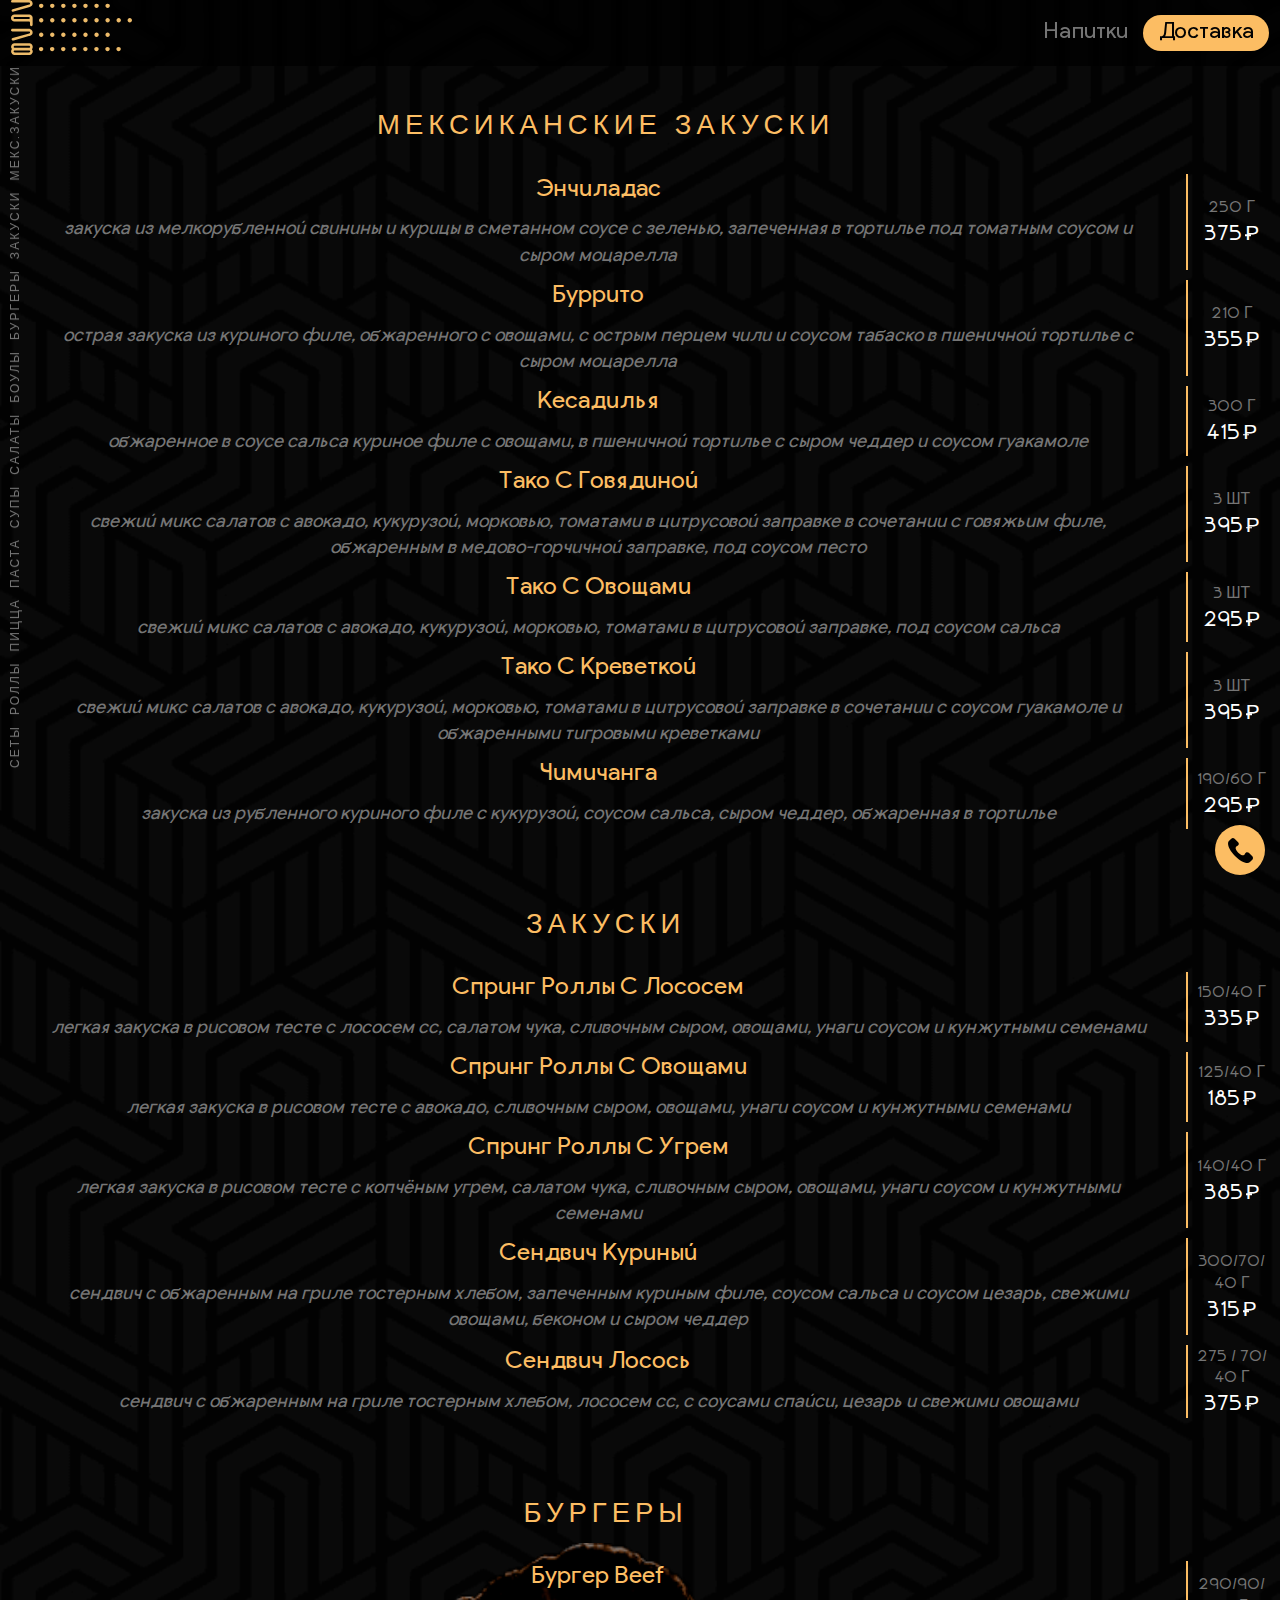
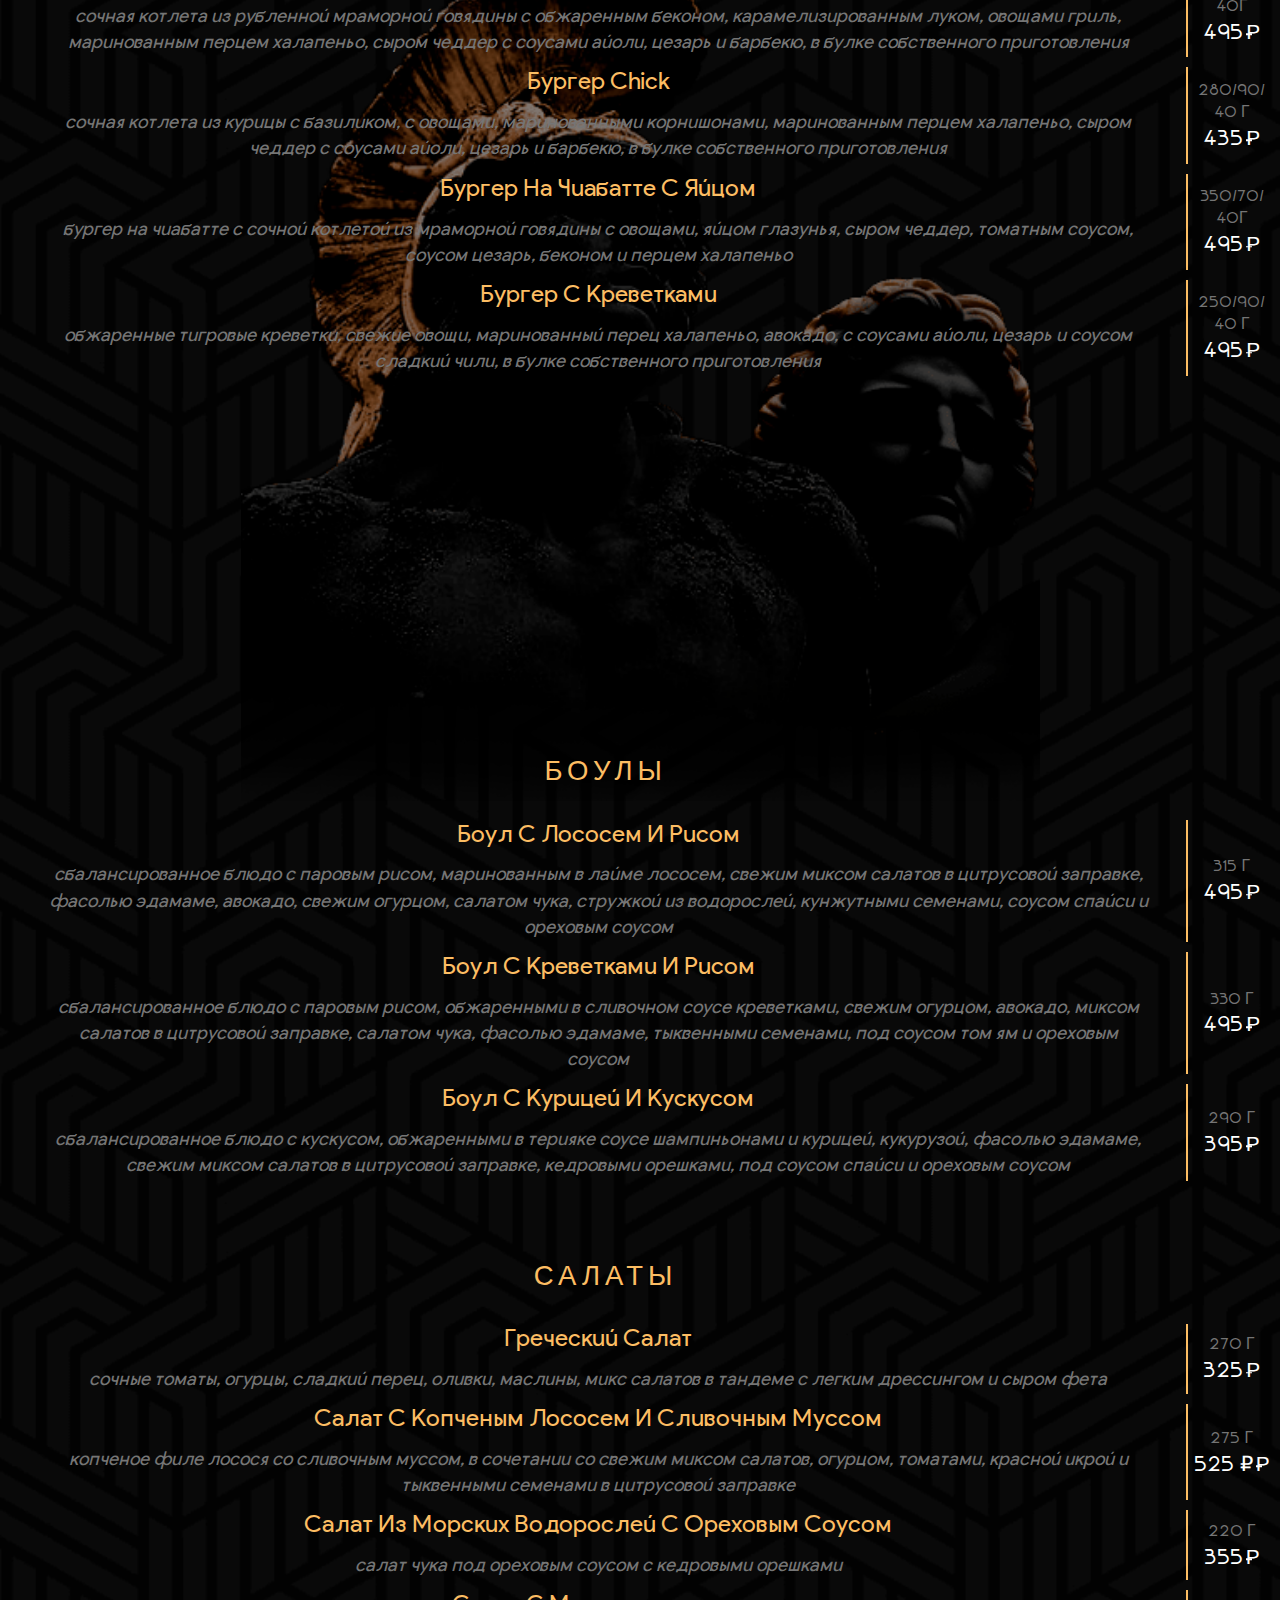
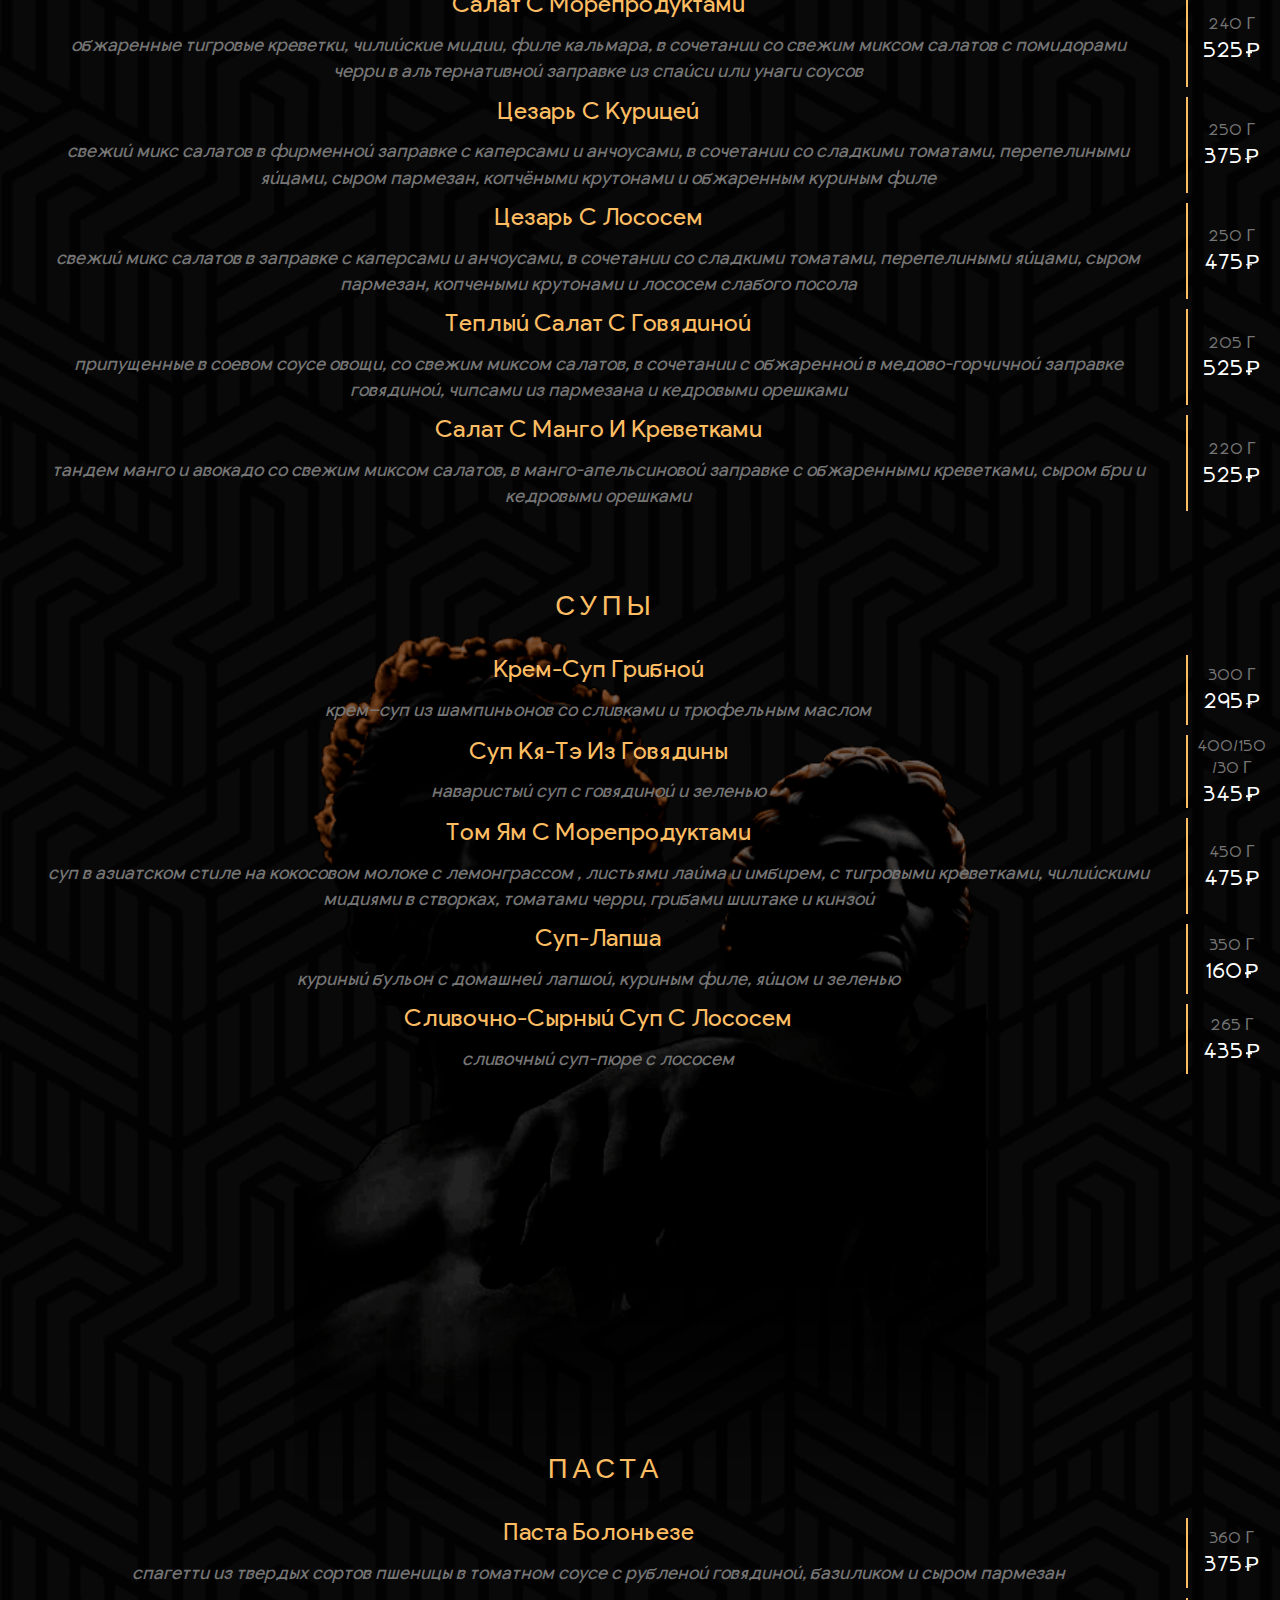
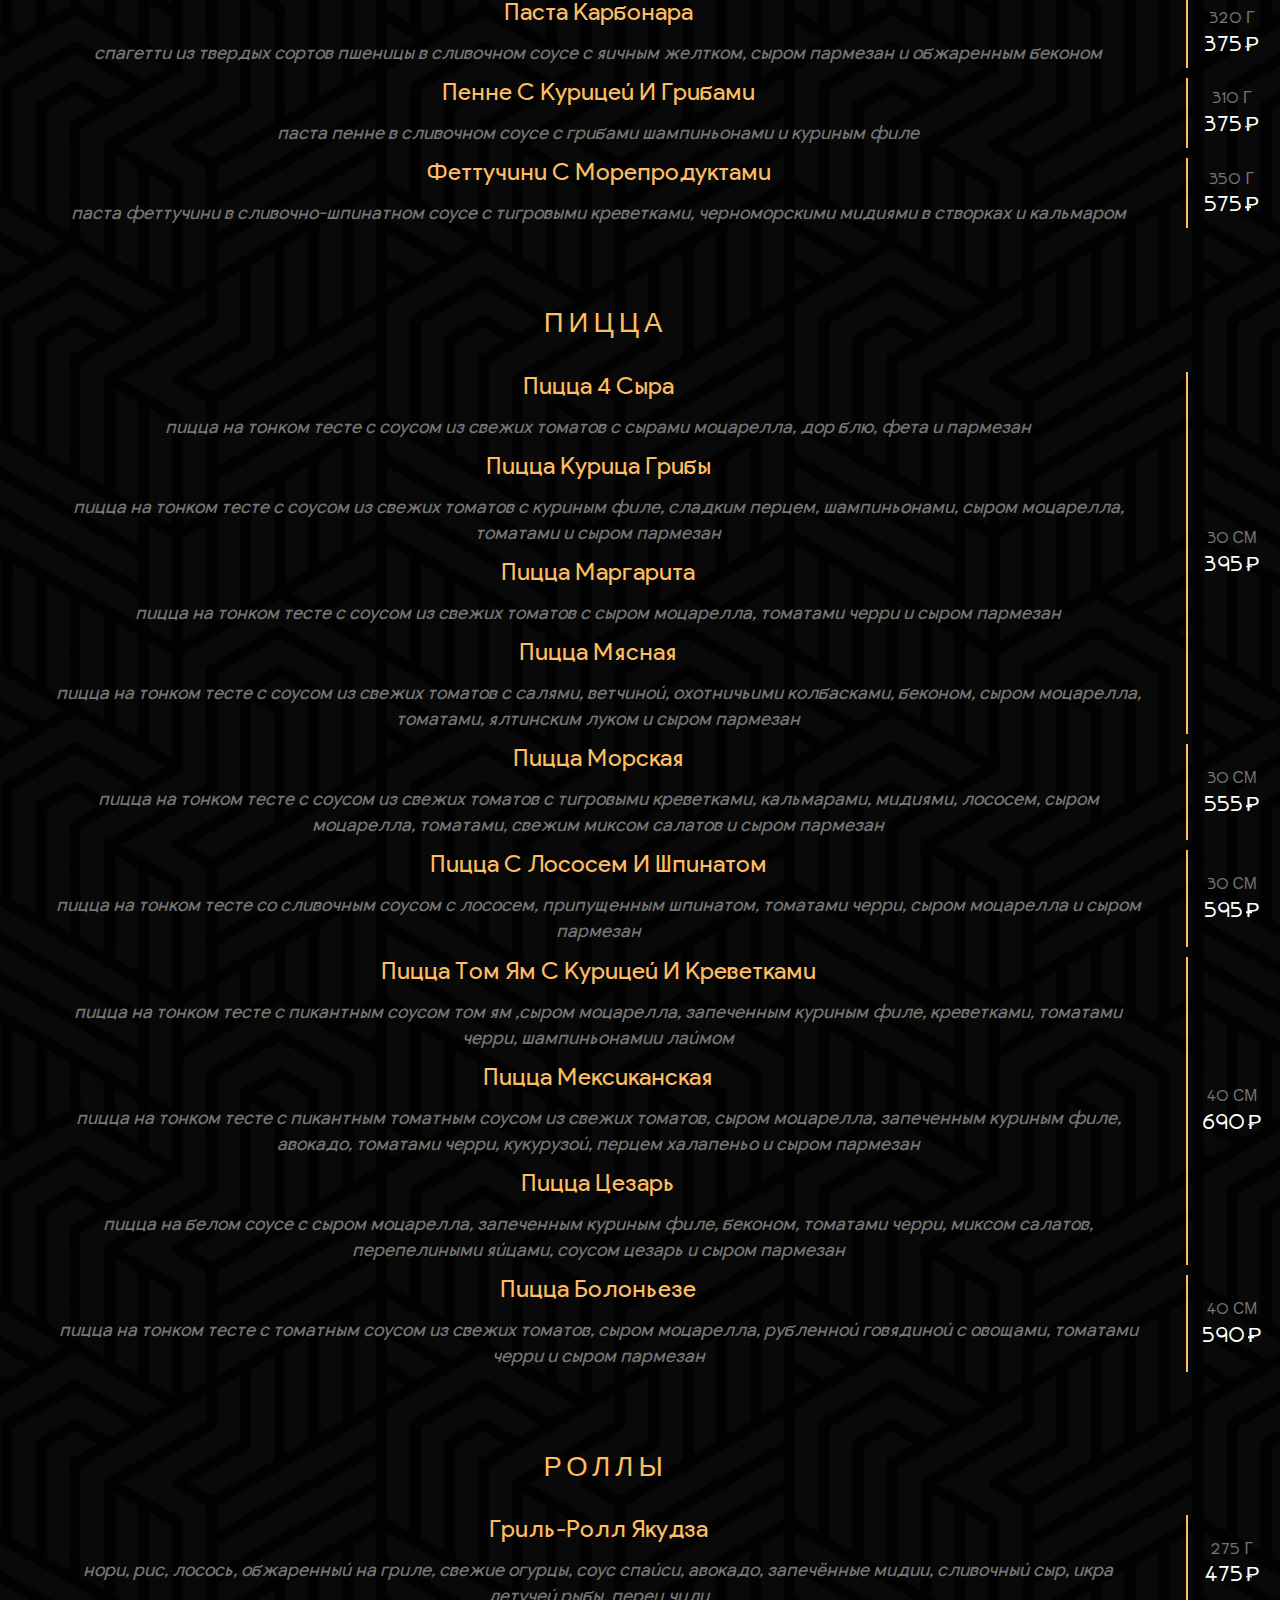
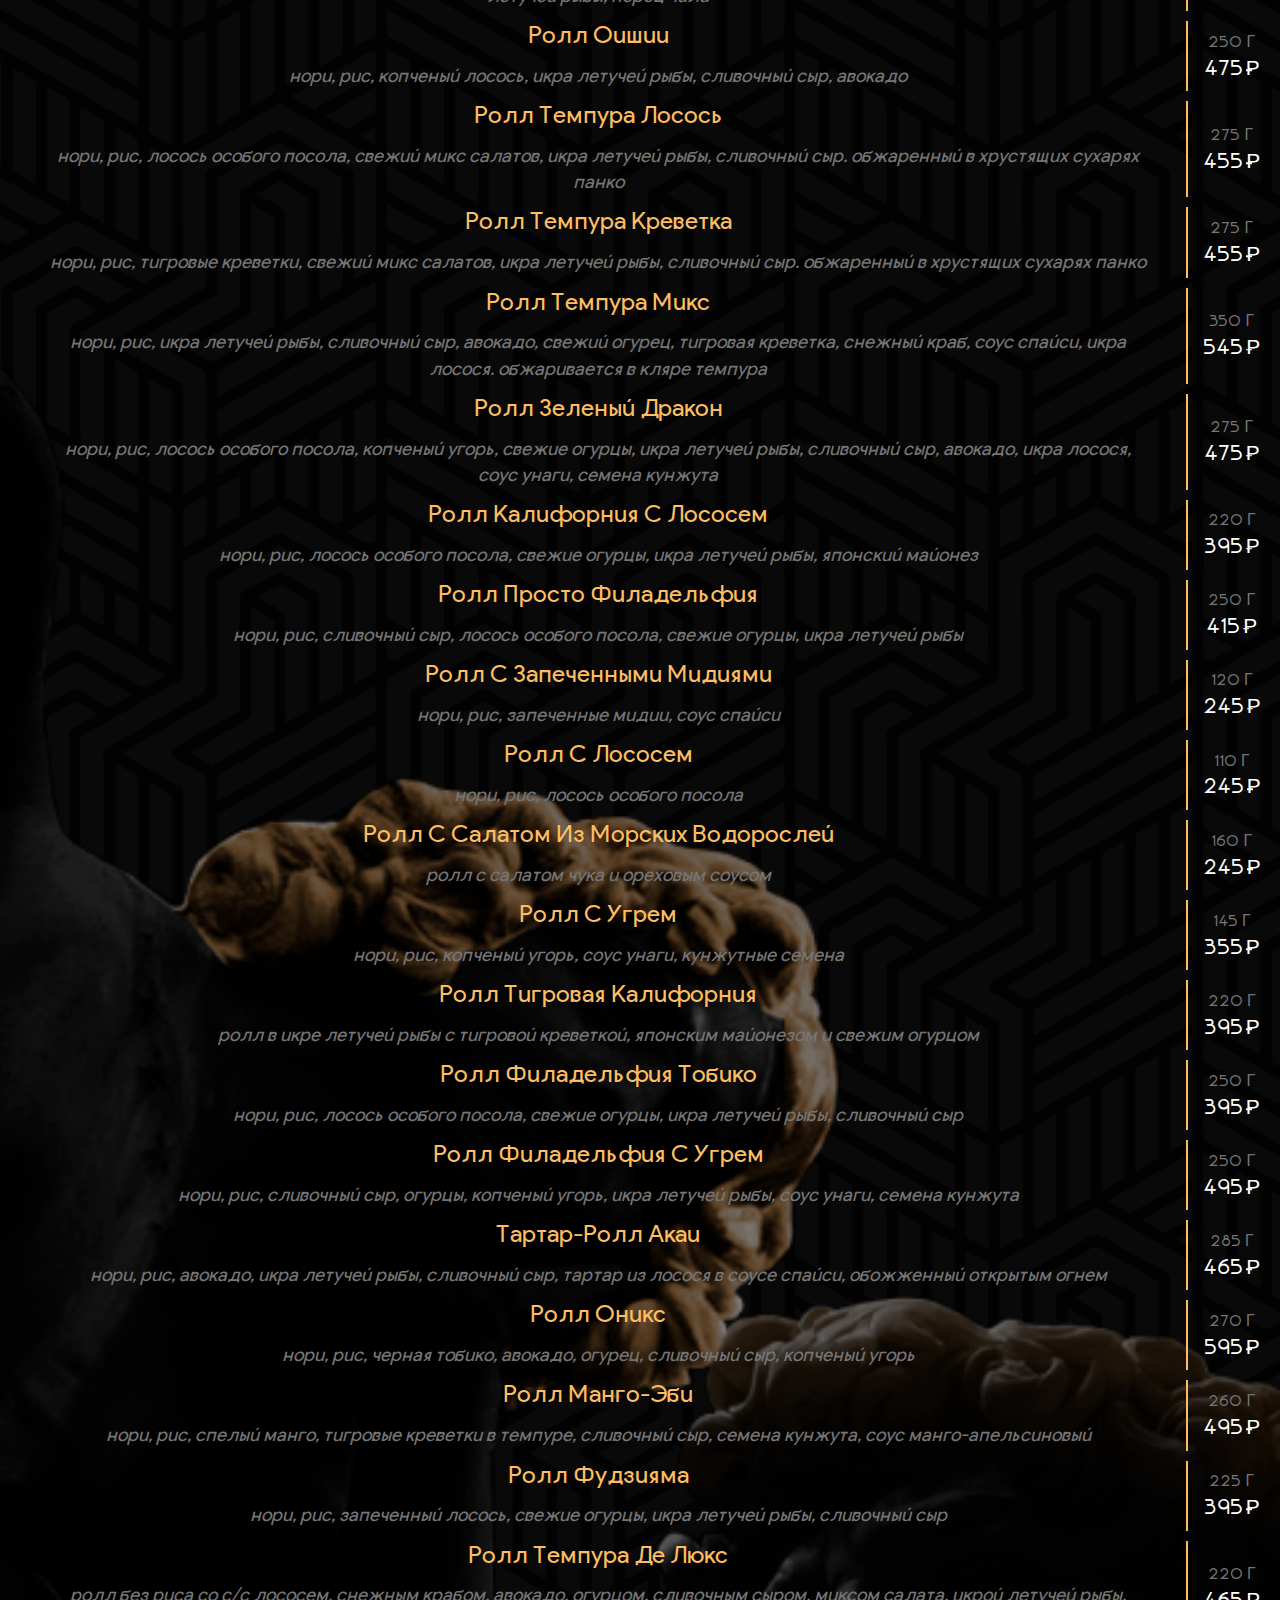
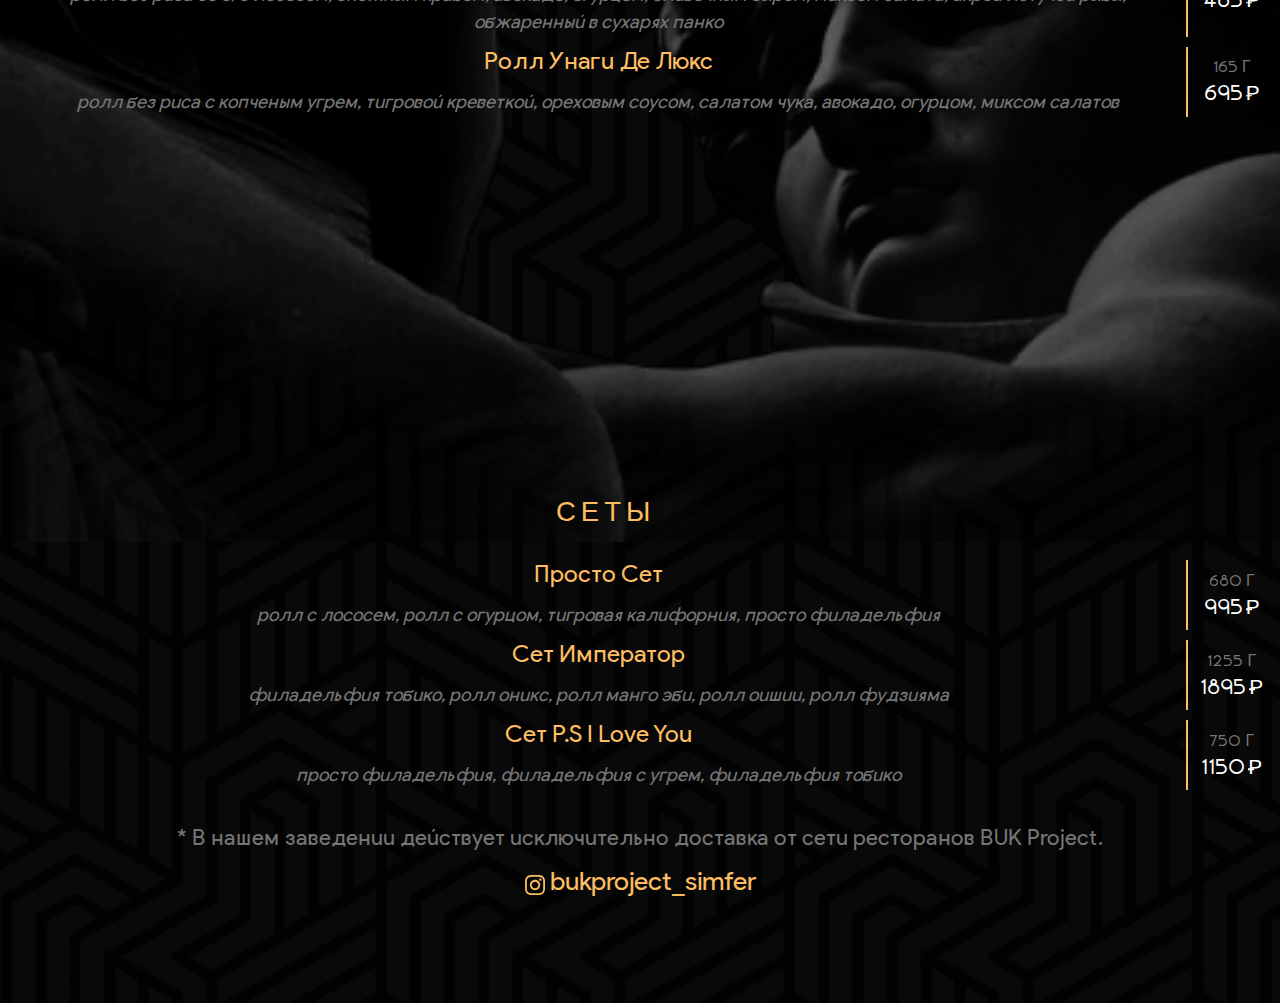
==== commit 5653c7ba: "Add files via upload" ====
--- a/delivery.html
+++ b/delivery.html
@@ -87,7 +87,7 @@
                       <div class="menu__item-title">Энчиладас</div>
                       <div class="menu__item-description">закуска из мелкорубленной свинины и курицы в сметанном соусе с зеленью, запеченная в тортилье под томатным соусом и сыром моцарелла</div>
                     </div>
-                    <div class="menu__item-price"><span class="menu__item-price--ob">250 г</span><span class="menu__rub">325<span></span></span></div>
+                    <div class="menu__item-price"><span class="menu__item-price--ob">250 г</span><span class="menu__rub">375<span></span></span></div>
                   </div>
                 </li>
                 <li class="menu__sub-item">
@@ -96,7 +96,7 @@
                       <div class="menu__item-title">Буррито</div>
                       <div class="menu__item-description">острая закуска из куриного филе, обжаренного с овощами, с острым перцем чили и соусом табаско в пшеничной тортилье с сыром моцарелла</div>
                     </div>
-                    <div class="menu__item-price"><span class="menu__item-price--ob">210 г</span><span class="menu__rub">325<span></span></span></div>
+                    <div class="menu__item-price"><span class="menu__item-price--ob">210 г</span><span class="menu__rub">355<span></span></span></div>
                   </div>
                 </li>
                 <li class="menu__sub-item">
@@ -105,7 +105,7 @@
                       <div class="menu__item-title">Кесадилья</div>
                       <div class="menu__item-description">обжаренное в соусе сальса куриное филе с овощами, в пшеничной тортилье с сыром чеддер и соусом гуакамоле</div>
                     </div>
-                    <div class="menu__item-price"><span class="menu__item-price--ob">300 г</span><span class="menu__rub">375<span></span></span></div>
+                    <div class="menu__item-price"><span class="menu__item-price--ob">300 г</span><span class="menu__rub">415<span></span></span></div>
                   </div>
                 </li>
                 <li class="menu__sub-item">
@@ -186,7 +186,7 @@
                       <div class="menu__item-title">Сендвич куриный</div>
                       <div class="menu__item-description">сендвич с обжаренным на гриле тостерным хлебом, запеченным куриным филе, соусом сальса и соусом цезарь, свежими овощами, беконом и сыром чеддер</div>
                     </div>
-                    <div class="menu__item-price"><span class="menu__item-price--ob">300/70/40 г</span><span class="menu__rub">295<span></span></span></div>
+                    <div class="menu__item-price"><span class="menu__item-price--ob">300/70/40 г</span><span class="menu__rub">315<span></span></span></div>
                   </div>
                 </li>
                 <li class="menu__sub-item">
@@ -195,7 +195,7 @@
                       <div class="menu__item-title">Сендвич лосось</div>
                       <div class="menu__item-description">сендвич с обжаренным на гриле тостерным хлебом, лососем сс, с соусами спайси, цезарь и свежими овощами</div>
                     </div>
-                    <div class="menu__item-price"><span class="menu__item-price--ob">275 / 70/40 г</span><span class="menu__rub">315<span></span></span></div>
+                    <div class="menu__item-price"><span class="menu__item-price--ob">275 / 70/40 г</span><span class="menu__rub">375<span></span></span></div>
                   </div>
                 </li>
               </ul>
@@ -222,7 +222,7 @@
                       <div class="menu__item-title">Бургер Chick</div>
                       <div class="menu__item-description">сочная котлета из курицы с базиликом, с овощами, маринованными корнишонами, маринованным перцем халапеньо, сыром чеддер с соусами айоли, цезарь и барбекю, в булке собственного приготовления</div>
                     </div>
-                    <div class="menu__item-price"><span class="menu__item-price--ob">280/90/40 г</span><span class="menu__rub">415<span></span></span></div>
+                    <div class="menu__item-price"><span class="menu__item-price--ob">280/90/40 г</span><span class="menu__rub">435<span></span></span></div>
                   </div>
                 </li>
                 <li class="menu__sub-item">
@@ -258,7 +258,7 @@
                       <div class="menu__item-title">Боул с лососем и рисом</div>
                       <div class="menu__item-description">сбалансированное блюдо с паровым рисом, маринованным в лайме лососем, свежим миксом салатов в цитрусовой заправке, фасолью эдамаме, авокадо, свежим огурцом, салатом чука, стружкой из водорослей, кунжутными семенами, соусом спайси и ореховым соусом</div>
                     </div>
-                    <div class="menu__item-price"><span class="menu__item-price--ob">315 г</span><span class="menu__rub">415<span></span></span></div>
+                    <div class="menu__item-price"><span class="menu__item-price--ob">315 г</span><span class="menu__rub">495<span></span></span></div>
                   </div>
                 </li>
                 <li class="menu__sub-item">
@@ -267,7 +267,7 @@
                       <div class="menu__item-title">Боул с креветками и рисом</div>
                       <div class="menu__item-description">сбалансированное блюдо с паровым рисом, обжаренными в сливочном соусе креветками, свежим огурцом, авокадо, миксом салатов в цитрусовой заправке, салатом чука, фасолью эдамаме, тыквенными семенами, под соусом том ям и ореховым соусом</div>
                     </div>
-                    <div class="menu__item-price"><span class="menu__item-price--ob">330 г</span><span class="menu__rub">455<span></span></span></div>
+                    <div class="menu__item-price"><span class="menu__item-price--ob">330 г</span><span class="menu__rub">495<span></span></span></div>
                   </div>
                 </li>
                 <li class="menu__sub-item">
@@ -276,7 +276,7 @@
                       <div class="menu__item-title">Боул с курицей и кускусом</div>
                       <div class="menu__item-description">сбалансированное блюдо с кускусом, обжаренными в терияке соусе шампиньонами и курицей, кукурузой, фасолью эдамаме, свежим миксом салатов в цитрусовой заправке, кедровыми орешками, под соусом спайси и ореховым соусом</div>
                     </div>
-                    <div class="menu__item-price"><span class="menu__item-price--ob">290 г</span><span class="menu__rub">295<span></span></span></div>
+                    <div class="menu__item-price"><span class="menu__item-price--ob">290 г</span><span class="menu__rub">395<span></span></span></div>
                   </div>
                 </li>
               </ul>
@@ -292,9 +292,9 @@
                   <div class="menu__item-wrap">
                     <div class="menu__item-title-wrap">
                       <div class="menu__item-title">Греческий салат</div>
-                      <div class="menu__item-description">свежие томаты, огурцы, сладкий перец, оливки, маслины, микс салатов в тандеме с легким дрессингом и сыром фета</div>
-                    </div>
-                    <div class="menu__item-price"><span class="menu__item-price--ob">270 г</span><span class="menu__rub">315<span></span></span></div>
+                      <div class="menu__item-description">сочные томаты, огурцы, сладкий перец, оливки, маслины, микс салатов в тандеме с легким дрессингом и сыром фета</div>
+                    </div>
+                    <div class="menu__item-price"><span class="menu__item-price--ob">270 г</span><span class="menu__rub">325<span></span></span></div>
                   </div>
                 </li>
                 <li class="menu__sub-item">
@@ -303,7 +303,7 @@
                       <div class="menu__item-title">Салат с копченым лососем и сливочным муссом</div>
                       <div class="menu__item-description">копченое филе лосося со сливочным муссом, в сочетании со свежим миксом салатов, огурцом, томатами, красной икрой и тыквенными семенами в цитрусовой заправке</div>
                     </div>
-                    <div class="menu__item-price"><span class="menu__item-price--ob">275 г</span><span class="menu__rub">515 ₽<span></span></span></div>
+                    <div class="menu__item-price"><span class="menu__item-price--ob">275 г</span><span class="menu__rub">525 ₽<span></span></span></div>
                   </div>
                 </li>
                 <li class="menu__sub-item">
@@ -321,7 +321,7 @@
                       <div class="menu__item-title">Салат с морепродуктами</div>
                       <div class="menu__item-description">обжаренные тигровые креветки, чилийские мидии, филе кальмара, в сочетании со свежим миксом салатов с помидорами черри в альтернативной заправке из спайси или унаги соусов</div>
                     </div>
-                    <div class="menu__item-price"><span class="menu__item-price--ob">240 г</span><span class="menu__rub">455<span></span></span></div>
+                    <div class="menu__item-price"><span class="menu__item-price--ob">240 г</span><span class="menu__rub">525<span></span></span></div>
                   </div>
                 </li>
                 <li class="menu__sub-item">
@@ -330,7 +330,7 @@
                       <div class="menu__item-title">Цезарь с курицей</div>
                       <div class="menu__item-description">свежий микс салатов в фирменной заправке с каперсами и анчоусами, в сочетании со сладкими томатами, перепелиными яйцами, сыром пармезан, копчёными крутонами и обжаренным куриным филе</div>
                     </div>
-                    <div class="menu__item-price"><span class="menu__item-price--ob">250 г</span><span class="menu__rub">355<span></span></span></div>
+                    <div class="menu__item-price"><span class="menu__item-price--ob">250 г</span><span class="menu__rub">375<span></span></span></div>
                   </div>
                 </li>
                 <li class="menu__sub-item">
@@ -339,7 +339,7 @@
                       <div class="menu__item-title">Цезарь с лососем</div>
                       <div class="menu__item-description">свежий микс салатов в заправке с каперсами и анчоусами, в сочетании со сладкими томатами, перепелиными яйцами, сыром пармезан, копчеными крутонами и лососем слабого посола</div>
                     </div>
-                    <div class="menu__item-price"><span class="menu__item-price--ob">250 г</span><span class="menu__rub">455<span></span></span></div>
+                    <div class="menu__item-price"><span class="menu__item-price--ob">250 г</span><span class="menu__rub">475<span></span></span></div>
                   </div>
                 </li>
                 <li class="menu__sub-item">
@@ -348,7 +348,7 @@
                       <div class="menu__item-title">Теплый салат с говядиной</div>
                       <div class="menu__item-description">припущенные в соевом соусе овощи, со свежим миксом салатов, в сочетании с обжаренной в медово-горчичной заправке говядиной, чипсами из пармезана и кедровыми орешками</div>
                     </div>
-                    <div class="menu__item-price"><span class="menu__item-price--ob">205 г</span><span class="menu__rub">495<span></span></span></div>
+                    <div class="menu__item-price"><span class="menu__item-price--ob">205 г</span><span class="menu__rub">525<span></span></span></div>
                   </div>
                 </li>
                 <li class="menu__sub-item">
@@ -357,7 +357,7 @@
                       <div class="menu__item-title">Салат с манго и креветками</div>
                       <div class="menu__item-description">тандем манго и авокадо со свежим миксом салатов, в манго-апельсиновой заправке с обжаренными креветками, сыром бри и кедровыми орешками</div>
                     </div>
-                    <div class="menu__item-price"><span class="menu__item-price--ob">240 г</span><span class="menu__rub">515<span></span></span></div>
+                    <div class="menu__item-price"><span class="menu__item-price--ob">220 г</span><span class="menu__rub">525<span></span></span></div>
                   </div>
                 </li>
               </ul>
@@ -393,7 +393,7 @@
                       <div class="menu__item-title">Том Ям с морепродуктами</div>
                       <div class="menu__item-description">суп в азиатском стиле на кокосовом молоке с лемонграссом , листьями лайма и имбирем, с тигровыми креветками, чилийскими мидиями в створках, томатами черри, грибами шиитаке и кинзой</div>
                     </div>
-                    <div class="menu__item-price"><span class="menu__item-price--ob">450 г</span><span class="menu__rub">445<span></span></span></div>
+                    <div class="menu__item-price"><span class="menu__item-price--ob">450 г</span><span class="menu__rub">475<span></span></span></div>
                   </div>
                 </li>
                 <li class="menu__sub-item">
@@ -411,7 +411,7 @@
                       <div class="menu__item-title">Сливочно-сырный суп с лососем</div>
                       <div class="menu__item-description">сливочный суп-пюре с лососем</div>
                     </div>
-                    <div class="menu__item-price"><span class="menu__item-price--ob">265 г</span><span class="menu__rub">395<span></span></span></div>
+                    <div class="menu__item-price"><span class="menu__item-price--ob">265 г</span><span class="menu__rub">435<span></span></span></div>
                   </div>
                 </li>
               </ul>
@@ -456,7 +456,7 @@
                       <div class="menu__item-title">Феттучини с морепродуктами</div>
                       <div class="menu__item-description">паста феттучини в сливочно-шпинатном соусе с тигровыми креветками, черноморскими мидиями в створках и кальмаром</div>
                     </div>
-                    <div class="menu__item-price"><span class="menu__item-price--ob">350 г</span><span class="menu__rub">495<span></span></span></div>
+                    <div class="menu__item-price"><span class="menu__item-price--ob">350 г</span><span class="menu__rub">575<span></span></span></div>
                   </div>
                 </li>
               </ul>
@@ -488,10 +488,17 @@
                     <div class="menu__item-title-wrap">
                       <div class="menu__item-title">Пицца морская</div>
                       <div class="menu__item-description">пицца на тонком тесте с соусом из свежих томатов с тигровыми креветками, кальмарами, мидиями, лососем, сыром моцарелла, томатами, свежим миксом салатов и сыром пармезан</div>
+                    </div>
+                    <div class="menu__item-price"><span class="menu__item-price--ob">30 см</span><span class="menu__rub">555<span></span></span></div>
+                  </div>
+                </li>
+                <li class="menu__sub-item">
+                  <div class="menu__item-wrap">
+                    <div class="menu__item-title-wrap">
                       <div class="menu__item-title">Пицца с лососем и шпинатом</div>
                       <div class="menu__item-description">пицца на тонком тесте со сливочным соусом с лососем, припущенным шпинатом, томатами черри, сыром моцарелла и сыром пармезан</div>
                     </div>
-                    <div class="menu__item-price"><span class="menu__item-price--ob">30 см</span><span class="menu__rub">555<span></span></span></div>
+                    <div class="menu__item-price"><span class="menu__item-price--ob">30 см</span><span class="menu__rub">595<span></span></span></div>
                   </div>
                 </li>
                 <li class="menu__sub-item">
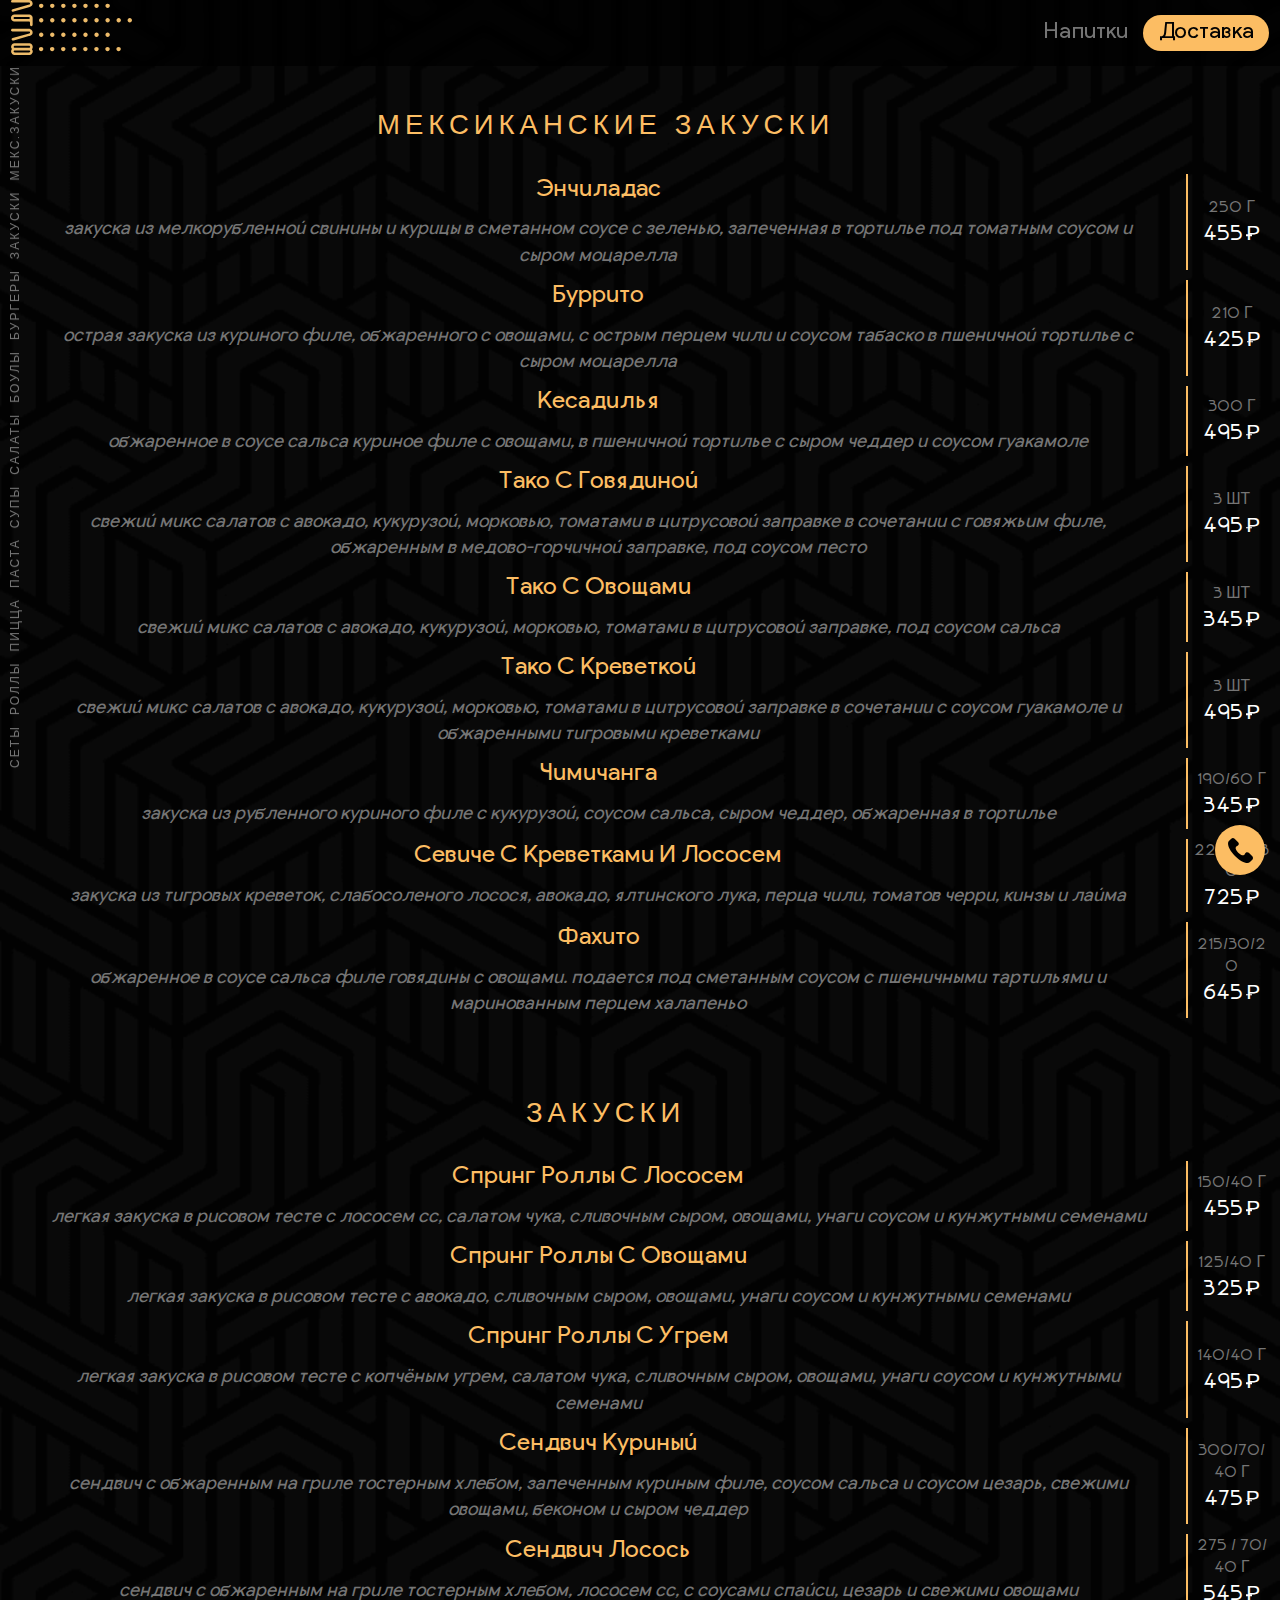
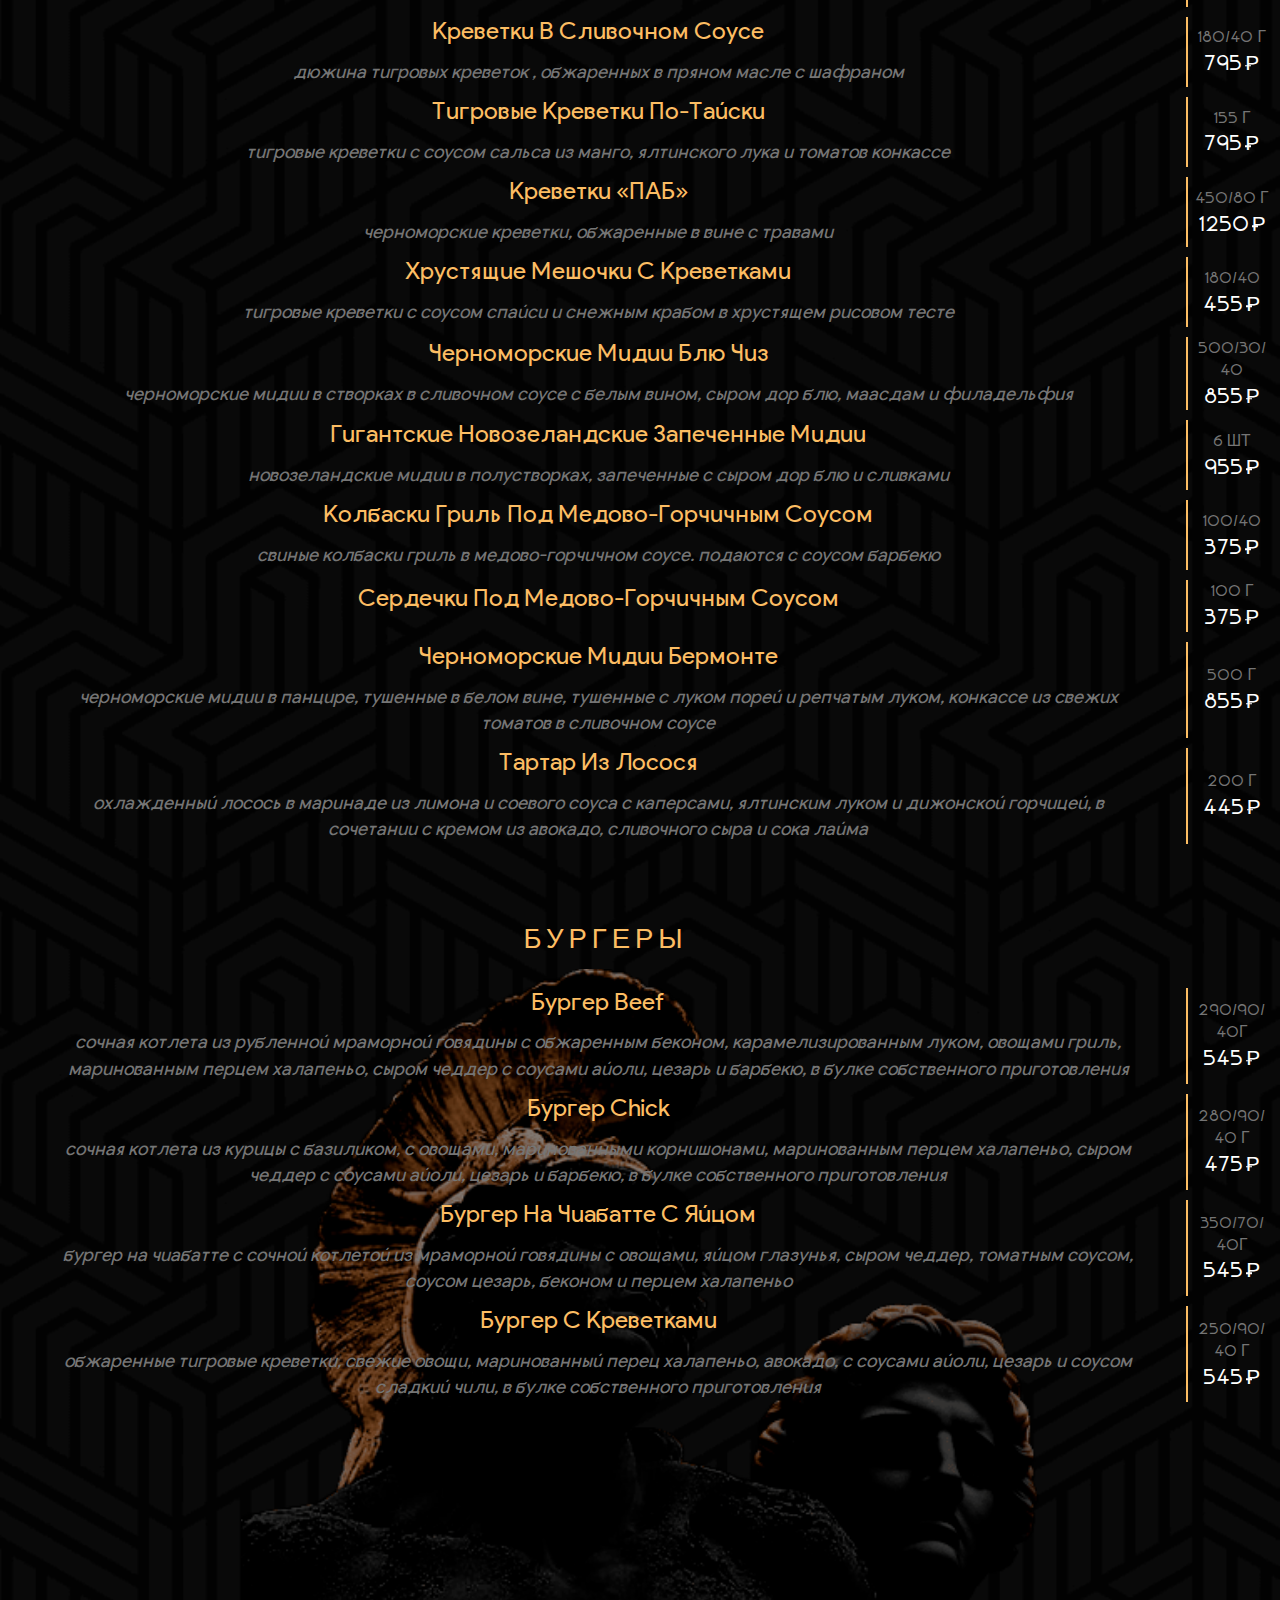
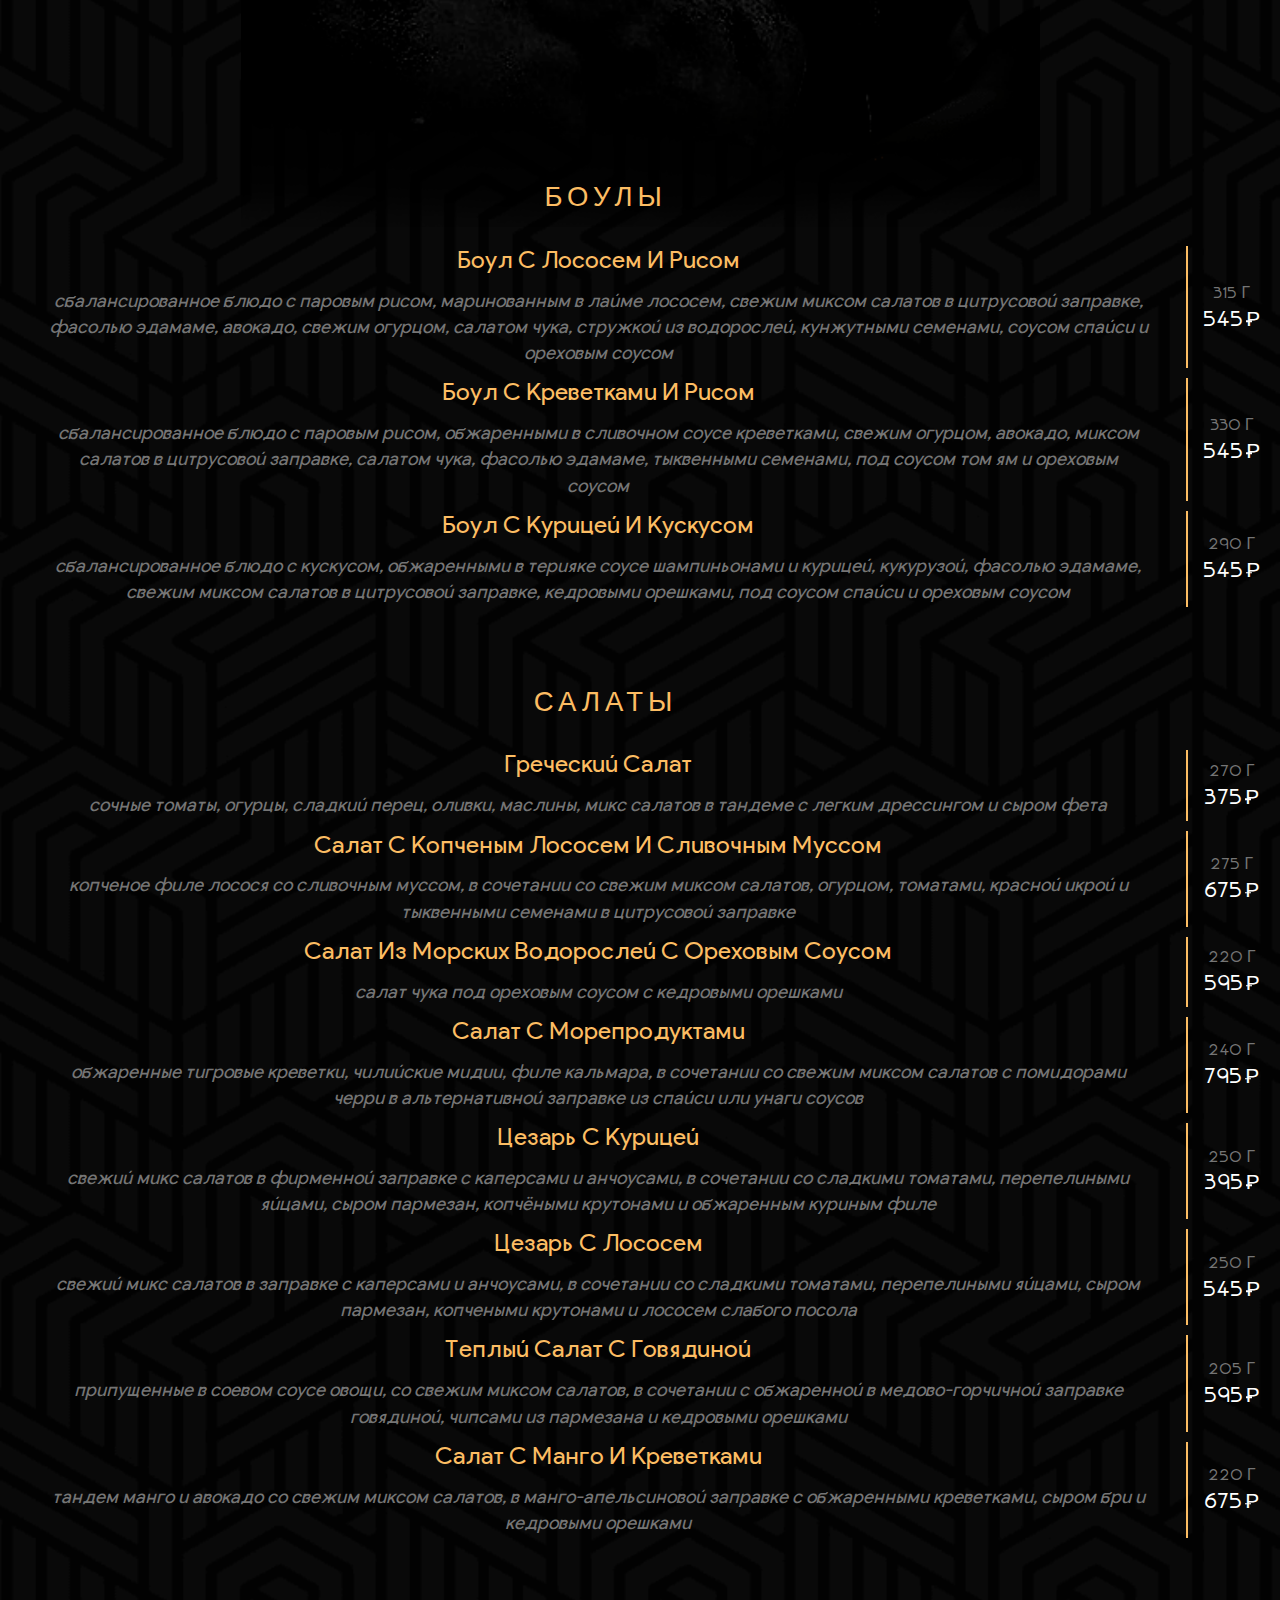
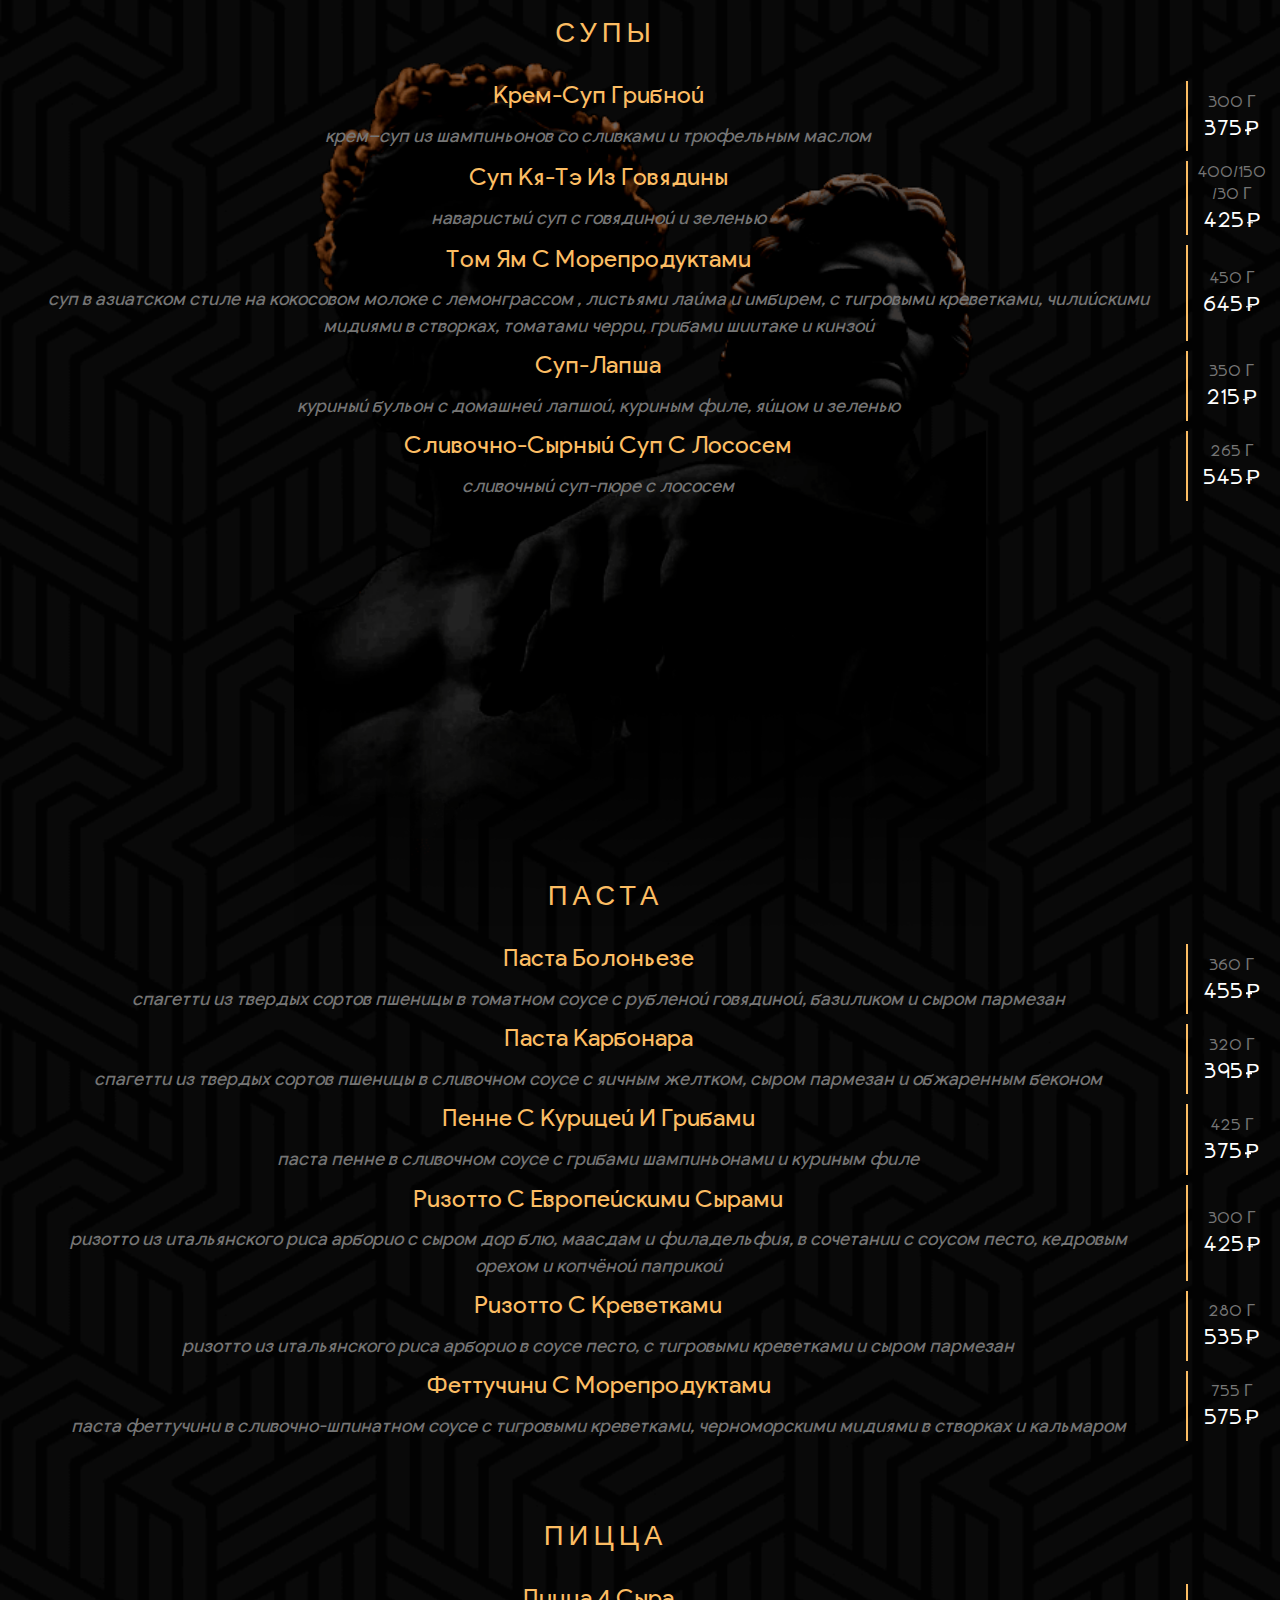
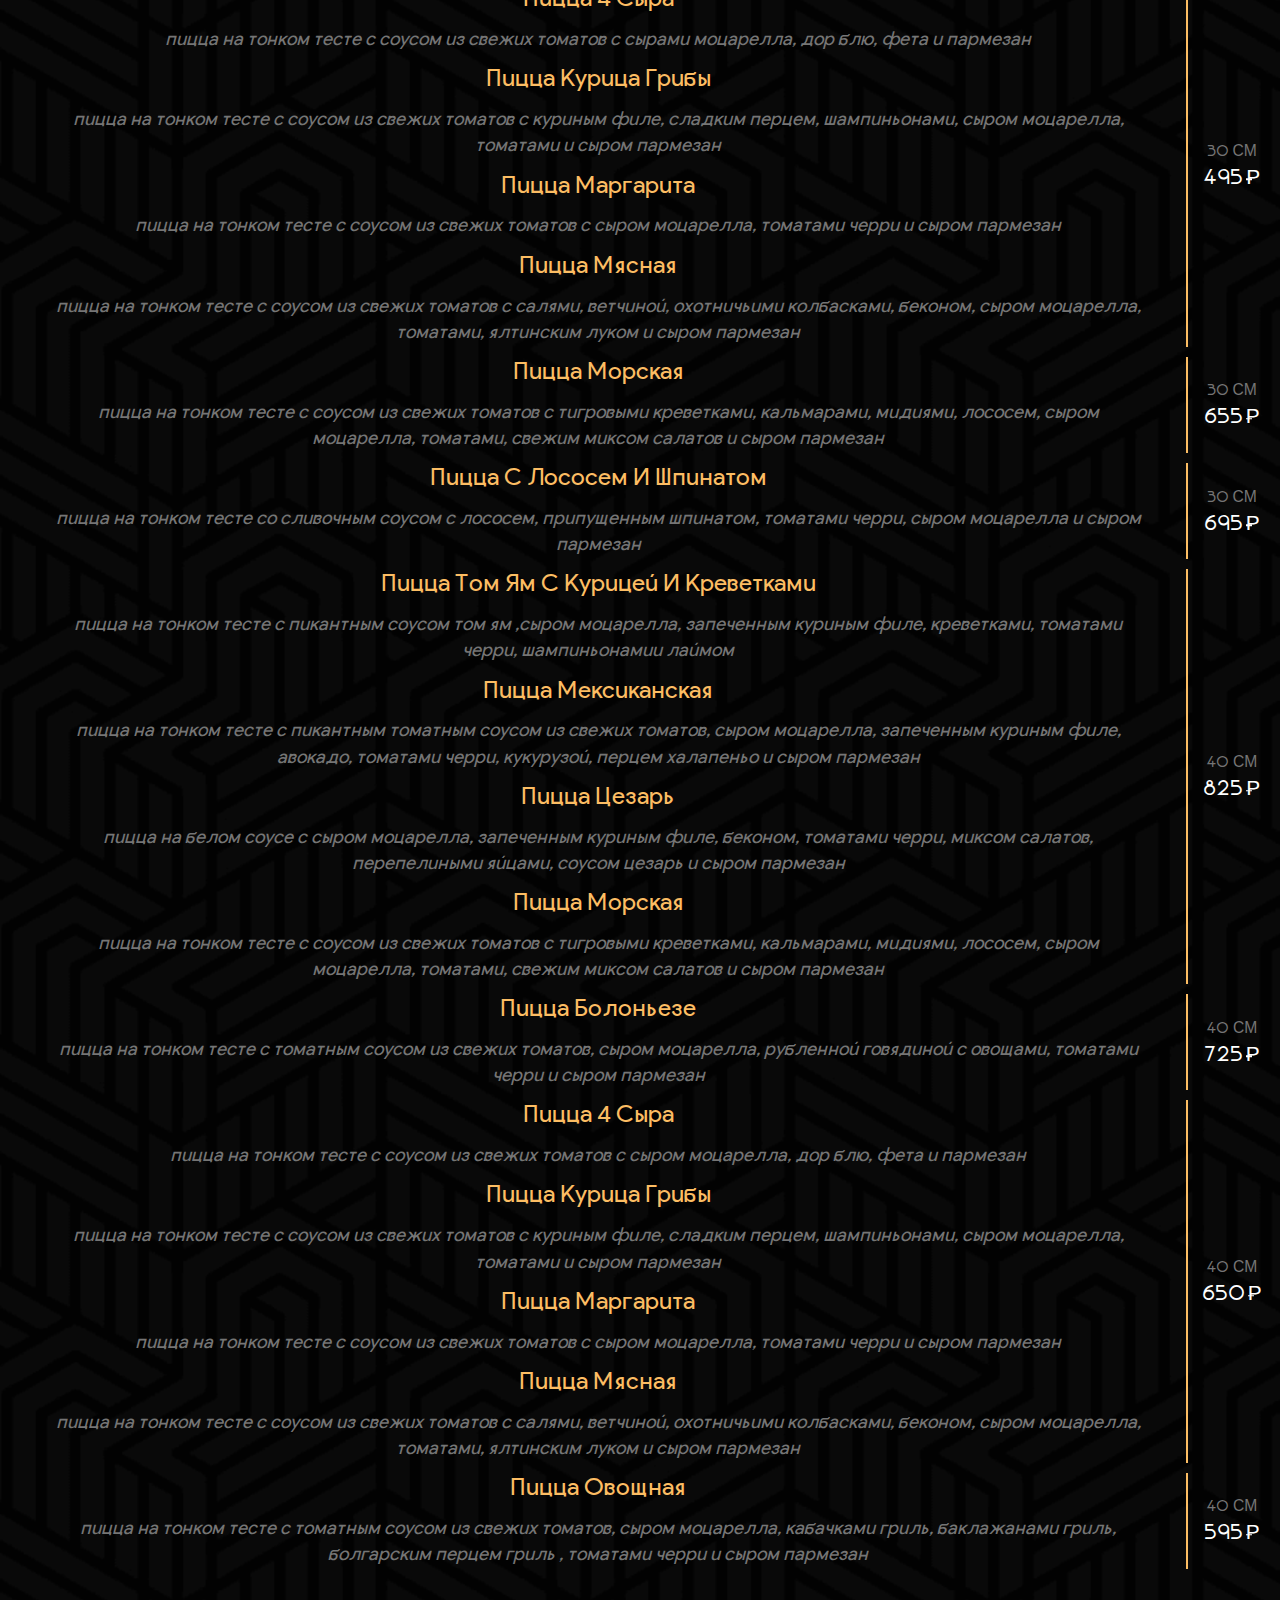
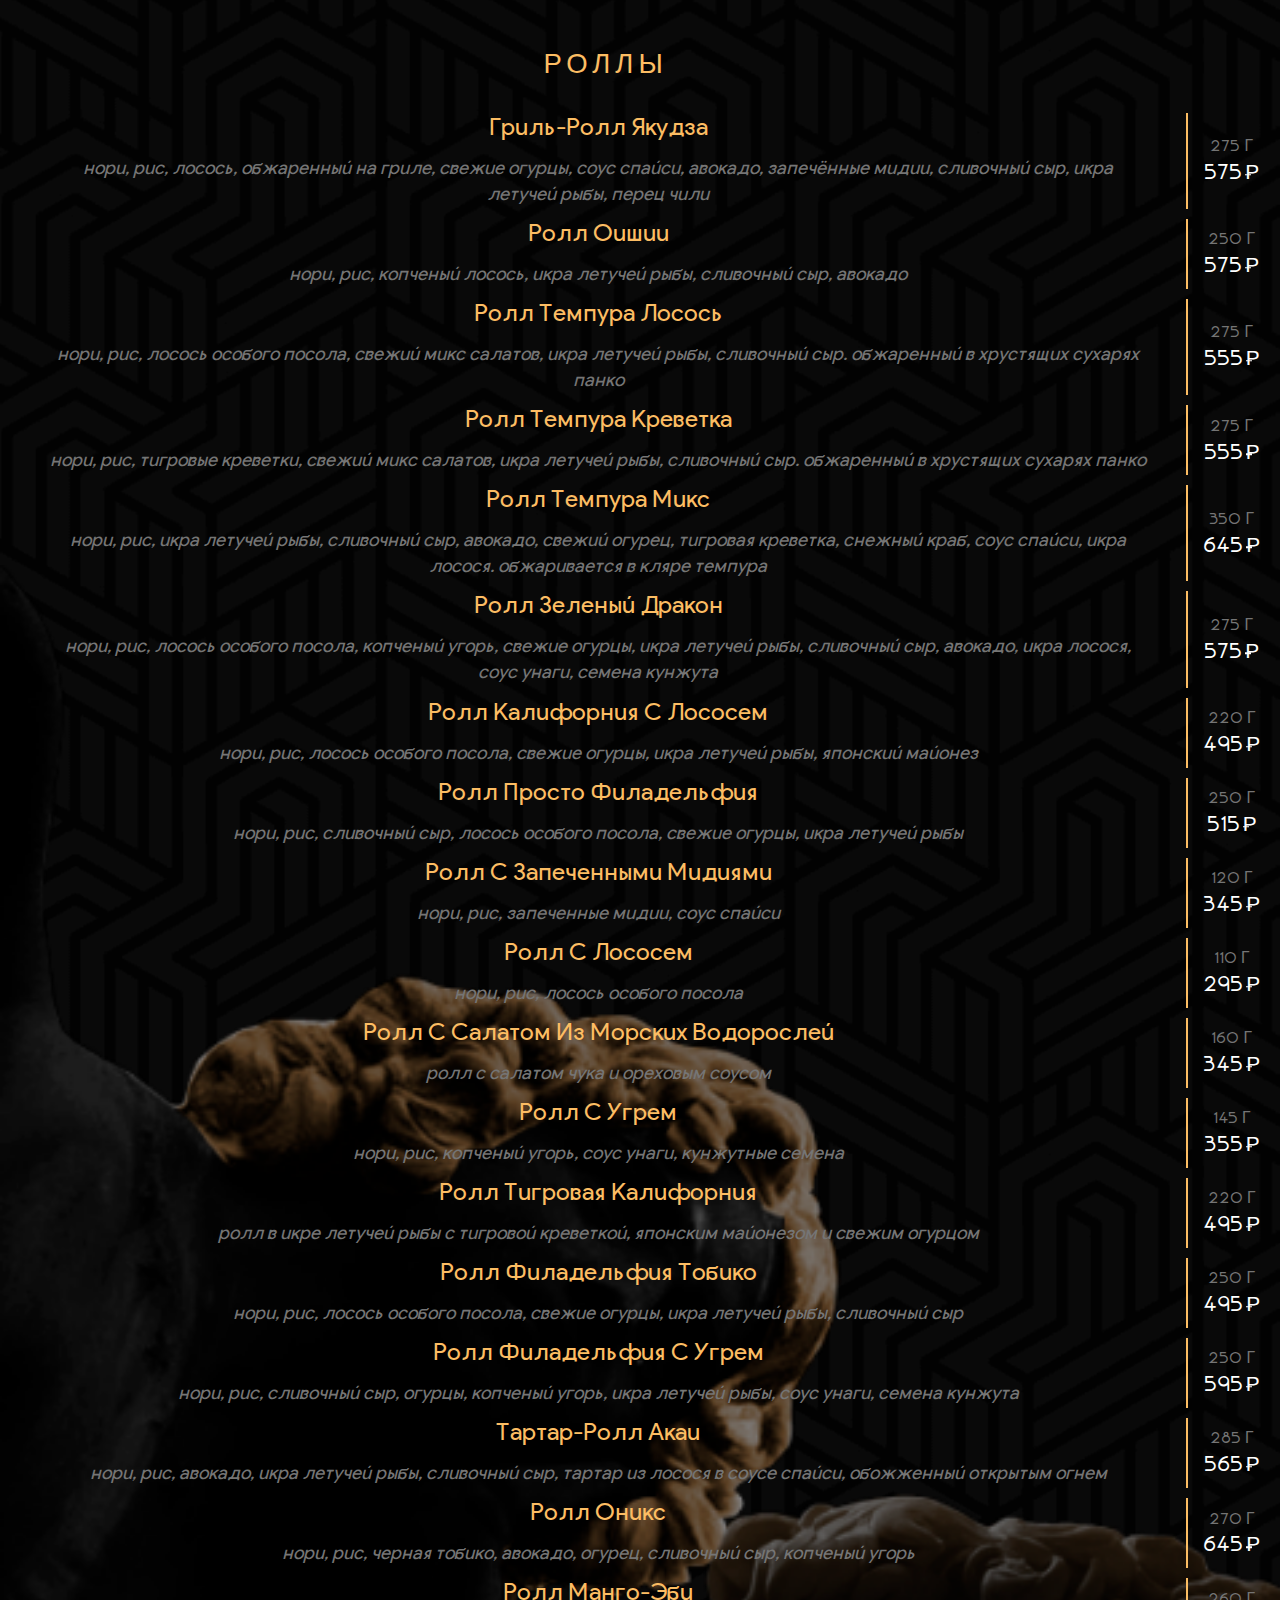
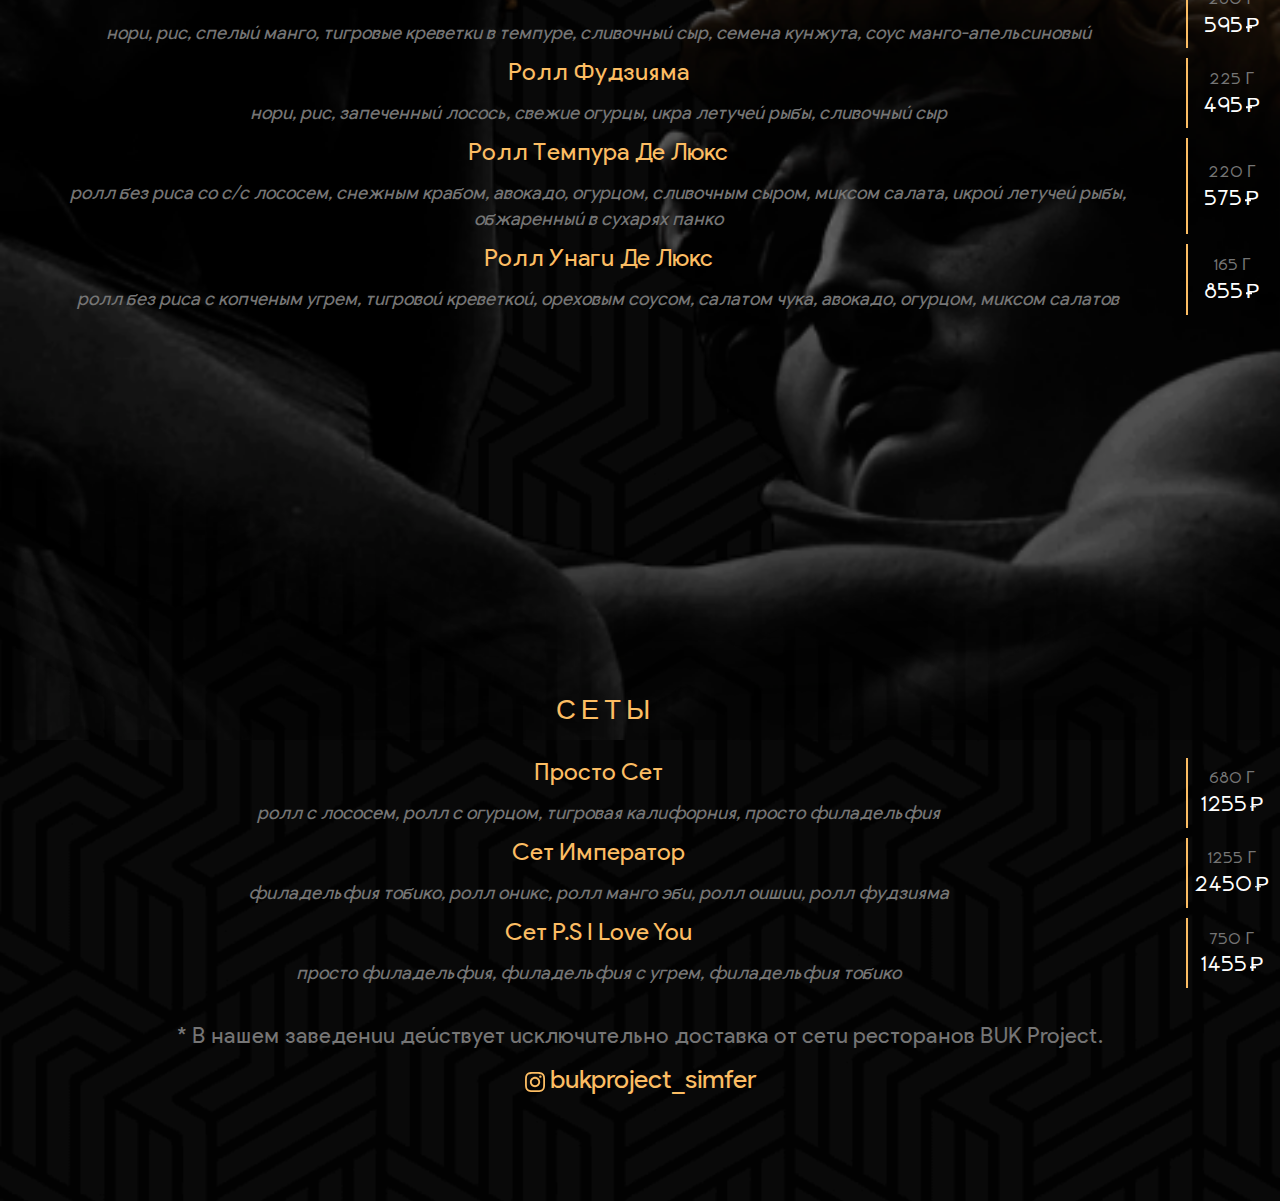
==== commit 69b7683e: "Add files via upload" ====
--- a/delivery.html
+++ b/delivery.html
@@ -87,7 +87,7 @@
                       <div class="menu__item-title">Энчиладас</div>
                       <div class="menu__item-description">закуска из мелкорубленной свинины и курицы в сметанном соусе с зеленью, запеченная в тортилье под томатным соусом и сыром моцарелла</div>
                     </div>
-                    <div class="menu__item-price"><span class="menu__item-price--ob">250 г</span><span class="menu__rub">375<span></span></span></div>
+                    <div class="menu__item-price"><span class="menu__item-price--ob">250 г</span><span class="menu__rub">455<span></span></span></div>
                   </div>
                 </li>
                 <li class="menu__sub-item">
@@ -96,7 +96,7 @@
                       <div class="menu__item-title">Буррито</div>
                       <div class="menu__item-description">острая закуска из куриного филе, обжаренного с овощами, с острым перцем чили и соусом табаско в пшеничной тортилье с сыром моцарелла</div>
                     </div>
-                    <div class="menu__item-price"><span class="menu__item-price--ob">210 г</span><span class="menu__rub">355<span></span></span></div>
+                    <div class="menu__item-price"><span class="menu__item-price--ob">210 г</span><span class="menu__rub">425<span></span></span></div>
                   </div>
                 </li>
                 <li class="menu__sub-item">
@@ -105,7 +105,7 @@
                       <div class="menu__item-title">Кесадилья</div>
                       <div class="menu__item-description">обжаренное в соусе сальса куриное филе с овощами, в пшеничной тортилье с сыром чеддер и соусом гуакамоле</div>
                     </div>
-                    <div class="menu__item-price"><span class="menu__item-price--ob">300 г</span><span class="menu__rub">415<span></span></span></div>
+                    <div class="menu__item-price"><span class="menu__item-price--ob">300 г</span><span class="menu__rub">495<span></span></span></div>
                   </div>
                 </li>
                 <li class="menu__sub-item">
@@ -114,7 +114,7 @@
                       <div class="menu__item-title">Тако с говядиной</div>
                       <div class="menu__item-description">свежий микс салатов с авокадо, кукурузой, морковью, томатами в цитрусовой заправке в сочетании с говяжьим филе, обжаренным в медово-горчичной заправке, под соусом песто</div>
                     </div>
-                    <div class="menu__item-price"><span class="menu__item-price--ob">3 шт</span><span class="menu__rub">395<span></span></span></div>
+                    <div class="menu__item-price"><span class="menu__item-price--ob">3 шт</span><span class="menu__rub">495<span></span></span></div>
                   </div>
                 </li>
                 <li class="menu__sub-item">
@@ -123,7 +123,7 @@
                       <div class="menu__item-title">Тако с овощами</div>
                       <div class="menu__item-description">свежий микс салатов с авокадо, кукурузой, морковью, томатами в цитрусовой заправке, под соусом сальса</div>
                     </div>
-                    <div class="menu__item-price"><span class="menu__item-price--ob">3 шт</span><span class="menu__rub">295<span></span></span></div>
+                    <div class="menu__item-price"><span class="menu__item-price--ob">3 шт</span><span class="menu__rub">345<span></span></span></div>
                   </div>
                 </li>
                 <li class="menu__sub-item">
@@ -132,7 +132,7 @@
                       <div class="menu__item-title">Тако с креветкой</div>
                       <div class="menu__item-description">свежий микс салатов с авокадо, кукурузой, морковью, томатами в цитрусовой заправке в сочетании с соусом гуакамоле и обжаренными тигровыми креветками</div>
                     </div>
-                    <div class="menu__item-price"><span class="menu__item-price--ob">3 шт</span><span class="menu__rub">395<span></span></span></div>
+                    <div class="menu__item-price"><span class="menu__item-price--ob">3 шт</span><span class="menu__rub">495<span></span></span></div>
                   </div>
                 </li>
                 <li class="menu__sub-item">
@@ -141,7 +141,25 @@
                       <div class="menu__item-title">Чимичанга</div>
                       <div class="menu__item-description">закуска из рубленного куриного филе с кукурузой, соусом сальса, сыром чеддер, обжаренная в тортилье</div>
                     </div>
-                    <div class="menu__item-price"><span class="menu__item-price--ob">190/60 г</span><span class="menu__rub">295<span></span></span></div>
+                    <div class="menu__item-price"><span class="menu__item-price--ob">190/60 г</span><span class="menu__rub">345<span></span></span></div>
+                  </div>
+                </li>
+                <li class="menu__sub-item">
+                  <div class="menu__item-wrap">
+                    <div class="menu__item-title-wrap">
+                      <div class="menu__item-title">Севиче с креветками и лососем</div>
+                      <div class="menu__item-description">закуска из тигровых креветок, слабосоленого лосося, авокадо, ялтинского лука, перца чили, томатов черри, кинзы и лайма</div>
+                    </div>
+                    <div class="menu__item-price"><span class="menu__item-price--ob">225/20/30</span><span class="menu__rub">725<span></span></span></div>
+                  </div>
+                </li>
+                <li class="menu__sub-item">
+                  <div class="menu__item-wrap">
+                    <div class="menu__item-title-wrap">
+                      <div class="menu__item-title">Фахито</div>
+                      <div class="menu__item-description">обжаренное в соусе сальса филе говядины с овощами. Подается под сметанным соусом с пшеничными тартильями и маринованным перцем халапеньо</div>
+                    </div>
+                    <div class="menu__item-price"><span class="menu__item-price--ob">215/30/20</span><span class="menu__rub">645<span></span></span></div>
                   </div>
                 </li>
               </ul>
@@ -159,7 +177,7 @@
                       <div class="menu__item-title">Спринг роллы с лососем</div>
                       <div class="menu__item-description">легкая закуска в рисовом тесте с лососем сс, салатом чука, сливочным сыром, овощами, унаги соусом и кунжутными семенами</div>
                     </div>
-                    <div class="menu__item-price"><span class="menu__item-price--ob">150/40 г</span><span class="menu__rub">335<span></span></span></div>
+                    <div class="menu__item-price"><span class="menu__item-price--ob">150/40 г</span><span class="menu__rub">455<span></span></span></div>
                   </div>
                 </li>
                 <li class="menu__sub-item">
@@ -168,7 +186,7 @@
                       <div class="menu__item-title">Спринг роллы с овощами</div>
                       <div class="menu__item-description">легкая закуска в рисовом тесте с авокадо, сливочным сыром, овощами, унаги соусом и кунжутными семенами</div>
                     </div>
-                    <div class="menu__item-price"><span class="menu__item-price--ob">125/40 г</span><span class="menu__rub">185<span></span></span></div>
+                    <div class="menu__item-price"><span class="menu__item-price--ob">125/40 г</span><span class="menu__rub">325<span></span></span></div>
                   </div>
                 </li>
                 <li class="menu__sub-item">
@@ -177,7 +195,7 @@
                       <div class="menu__item-title">Спринг роллы с угрем</div>
                       <div class="menu__item-description">легкая закуска в рисовом тесте с копчёным угрем, салатом чука, сливочным сыром, овощами, унаги соусом и кунжутными семенами</div>
                     </div>
-                    <div class="menu__item-price"><span class="menu__item-price--ob">140/40 г</span><span class="menu__rub">385<span></span></span></div>
+                    <div class="menu__item-price"><span class="menu__item-price--ob">140/40 г</span><span class="menu__rub">495<span></span></span></div>
                   </div>
                 </li>
                 <li class="menu__sub-item">
@@ -186,7 +204,7 @@
                       <div class="menu__item-title">Сендвич куриный</div>
                       <div class="menu__item-description">сендвич с обжаренным на гриле тостерным хлебом, запеченным куриным филе, соусом сальса и соусом цезарь, свежими овощами, беконом и сыром чеддер</div>
                     </div>
-                    <div class="menu__item-price"><span class="menu__item-price--ob">300/70/40 г</span><span class="menu__rub">315<span></span></span></div>
+                    <div class="menu__item-price"><span class="menu__item-price--ob">300/70/40 г</span><span class="menu__rub">475<span></span></span></div>
                   </div>
                 </li>
                 <li class="menu__sub-item">
@@ -195,7 +213,97 @@
                       <div class="menu__item-title">Сендвич лосось</div>
                       <div class="menu__item-description">сендвич с обжаренным на гриле тостерным хлебом, лососем сс, с соусами спайси, цезарь и свежими овощами</div>
                     </div>
-                    <div class="menu__item-price"><span class="menu__item-price--ob">275 / 70/40 г</span><span class="menu__rub">375<span></span></span></div>
+                    <div class="menu__item-price"><span class="menu__item-price--ob">275 / 70/40 г</span><span class="menu__rub">545<span></span></span></div>
+                  </div>
+                </li>
+                <li class="menu__sub-item">
+                  <div class="menu__item-wrap">
+                    <div class="menu__item-title-wrap">
+                      <div class="menu__item-title">Креветки в сливочном соусе</div>
+                      <div class="menu__item-description">дюжина тигровых креветок , обжаренных в пряном масле с шафраном </div>
+                    </div>
+                    <div class="menu__item-price"><span class="menu__item-price--ob">180/40 г</span><span class="menu__rub">795<span></span></span></div>
+                  </div>
+                </li>
+                <li class="menu__sub-item">
+                  <div class="menu__item-wrap">
+                    <div class="menu__item-title-wrap">
+                      <div class="menu__item-title">Тигровые креветки по-тайски</div>
+                      <div class="menu__item-description">тигровые креветки с соусом сальса из манго, ялтинского лука и томатов конкассе</div>
+                    </div>
+                    <div class="menu__item-price"><span class="menu__item-price--ob">155 г</span><span class="menu__rub">795<span></span></span></div>
+                  </div>
+                </li>
+                <li class="menu__sub-item">
+                  <div class="menu__item-wrap">
+                    <div class="menu__item-title-wrap">
+                      <div class="menu__item-title">Креветки «ПАБ»</div>
+                      <div class="menu__item-description">черноморские креветки, обжаренные в вине с травами </div>
+                    </div>
+                    <div class="menu__item-price"><span class="menu__item-price--ob">450/80 г</span><span class="menu__rub">1250<span></span></span></div>
+                  </div>
+                </li>
+                <li class="menu__sub-item">
+                  <div class="menu__item-wrap">
+                    <div class="menu__item-title-wrap">
+                      <div class="menu__item-title">Хрустящие мешочки с креветками</div>
+                      <div class="menu__item-description">тигровые креветки с соусом спайси и снежным крабом в хрустящем рисовом тесте</div>
+                    </div>
+                    <div class="menu__item-price"><span class="menu__item-price--ob">180/40</span><span class="menu__rub">455<span></span></span></div>
+                  </div>
+                </li>
+                <li class="menu__sub-item">
+                  <div class="menu__item-wrap">
+                    <div class="menu__item-title-wrap">
+                      <div class="menu__item-title">Черноморские мидии Блю Чиз</div>
+                      <div class="menu__item-description">черноморские мидии в створках в сливочном соусе с белым вином, сыром дор блю, маасдам и филадельфия</div>
+                    </div>
+                    <div class="menu__item-price"><span class="menu__item-price--ob">500/30/40</span><span class="menu__rub">855<span></span></span></div>
+                  </div>
+                </li>
+                <li class="menu__sub-item">
+                  <div class="menu__item-wrap">
+                    <div class="menu__item-title-wrap">
+                      <div class="menu__item-title">Гигантские Новозеландские запеченные мидии</div>
+                      <div class="menu__item-description">новозеландские мидии в полустворках, запеченные с сыром дор блю и сливками</div>
+                    </div>
+                    <div class="menu__item-price"><span class="menu__item-price--ob">6 шт</span><span class="menu__rub">955<span></span></span></div>
+                  </div>
+                </li>
+                <li class="menu__sub-item">
+                  <div class="menu__item-wrap">
+                    <div class="menu__item-title-wrap">
+                      <div class="menu__item-title">Колбаски гриль под медово-горчичным соусом</div>
+                      <div class="menu__item-description">свиные Колбаски гриль в медово-горчичном соусе. Подаются с соусом барбекю</div>
+                    </div>
+                    <div class="menu__item-price"><span class="menu__item-price--ob">100/40</span><span class="menu__rub">375<span></span></span></div>
+                  </div>
+                </li>
+                <li class="menu__sub-item">
+                  <div class="menu__item-wrap">
+                    <div class="menu__item-title-wrap">
+                      <div class="menu__item-title">Сердечки под медово-горчичным соусом</div>
+                      <div class="menu__item-description"></div>
+                    </div>
+                    <div class="menu__item-price"><span class="menu__item-price--ob">100 г</span><span class="menu__rub">375<span></span></span></div>
+                  </div>
+                </li>
+                <li class="menu__sub-item">
+                  <div class="menu__item-wrap">
+                    <div class="menu__item-title-wrap">
+                      <div class="menu__item-title">Черноморские мидии Бермонте</div>
+                      <div class="menu__item-description">черноморские мидии в панцире, тушенные в белом вине, тушенные с луком порей и репчатым луком, конкассе из свежих томатов в сливочном соусе</div>
+                    </div>
+                    <div class="menu__item-price"><span class="menu__item-price--ob">500 г</span><span class="menu__rub">855<span></span></span></div>
+                  </div>
+                </li>
+                <li class="menu__sub-item">
+                  <div class="menu__item-wrap">
+                    <div class="menu__item-title-wrap">
+                      <div class="menu__item-title">Тартар из лосося </div>
+                      <div class="menu__item-description">охлажденный лосось в маринаде из лимона и соевого соуса с каперсами, ялтинским луком и дижонской горчицей, в сочетании с кремом из авокадо, сливочного сыра и сока лайма</div>
+                    </div>
+                    <div class="menu__item-price"><span class="menu__item-price--ob">200 г</span><span class="menu__rub">445<span></span></span></div>
                   </div>
                 </li>
               </ul>
@@ -213,7 +321,7 @@
                       <div class="menu__item-title">Бургер Beef</div>
                       <div class="menu__item-description">сочная котлета из рубленной мраморной говядины с обжаренным беконом, карамелизированным луком, овощами гриль, маринованным перцем халапеньо, сыром чеддер с соусами айоли, цезарь и барбекю, в булке собственного приготовления</div>
                     </div>
-                    <div class="menu__item-price"><span class="menu__item-price--ob">290/90/40г</span><span class="menu__rub">495<span></span></span></div>
+                    <div class="menu__item-price"><span class="menu__item-price--ob">290/90/40г</span><span class="menu__rub">545<span></span></span></div>
                   </div>
                 </li>
                 <li class="menu__sub-item">
@@ -222,7 +330,7 @@
                       <div class="menu__item-title">Бургер Chick</div>
                       <div class="menu__item-description">сочная котлета из курицы с базиликом, с овощами, маринованными корнишонами, маринованным перцем халапеньо, сыром чеддер с соусами айоли, цезарь и барбекю, в булке собственного приготовления</div>
                     </div>
-                    <div class="menu__item-price"><span class="menu__item-price--ob">280/90/40 г</span><span class="menu__rub">435<span></span></span></div>
+                    <div class="menu__item-price"><span class="menu__item-price--ob">280/90/40 г</span><span class="menu__rub">475<span></span></span></div>
                   </div>
                 </li>
                 <li class="menu__sub-item">
@@ -231,7 +339,7 @@
                       <div class="menu__item-title">Бургер на чиабатте с яйцом</div>
                       <div class="menu__item-description">бургер на чиабатте с сочной котлетой из мраморной говядины с овощами, яйцом глазунья, сыром чеддер, томатным соусом, соусом цезарь, беконом и перцем халапеньо</div>
                     </div>
-                    <div class="menu__item-price"><span class="menu__item-price--ob">350/70/ 40г</span><span class="menu__rub">495<span></span></span></div>
+                    <div class="menu__item-price"><span class="menu__item-price--ob">350/70/ 40г</span><span class="menu__rub">545<span></span></span></div>
                   </div>
                 </li>
                 <li class="menu__sub-item">
@@ -240,7 +348,7 @@
                       <div class="menu__item-title">Бургер с креветками</div>
                       <div class="menu__item-description">обжаренные тигровые креветки, свежие овощи, маринованный перец халапеньо, авокадо, с соусами айоли, цезарь и соусом сладкий чили, в булке собственного приготовления</div>
                     </div>
-                    <div class="menu__item-price"><span class="menu__item-price--ob">250/90/40 г</span><span class="menu__rub">495<span></span></span></div>
+                    <div class="menu__item-price"><span class="menu__item-price--ob">250/90/40 г</span><span class="menu__rub">545<span></span></span></div>
                   </div>
                 </li>
               </ul>
@@ -258,7 +366,7 @@
                       <div class="menu__item-title">Боул с лососем и рисом</div>
                       <div class="menu__item-description">сбалансированное блюдо с паровым рисом, маринованным в лайме лососем, свежим миксом салатов в цитрусовой заправке, фасолью эдамаме, авокадо, свежим огурцом, салатом чука, стружкой из водорослей, кунжутными семенами, соусом спайси и ореховым соусом</div>
                     </div>
-                    <div class="menu__item-price"><span class="menu__item-price--ob">315 г</span><span class="menu__rub">495<span></span></span></div>
+                    <div class="menu__item-price"><span class="menu__item-price--ob">315 г</span><span class="menu__rub">545<span></span></span></div>
                   </div>
                 </li>
                 <li class="menu__sub-item">
@@ -267,7 +375,7 @@
                       <div class="menu__item-title">Боул с креветками и рисом</div>
                       <div class="menu__item-description">сбалансированное блюдо с паровым рисом, обжаренными в сливочном соусе креветками, свежим огурцом, авокадо, миксом салатов в цитрусовой заправке, салатом чука, фасолью эдамаме, тыквенными семенами, под соусом том ям и ореховым соусом</div>
                     </div>
-                    <div class="menu__item-price"><span class="menu__item-price--ob">330 г</span><span class="menu__rub">495<span></span></span></div>
+                    <div class="menu__item-price"><span class="menu__item-price--ob">330 г</span><span class="menu__rub">545<span></span></span></div>
                   </div>
                 </li>
                 <li class="menu__sub-item">
@@ -276,7 +384,7 @@
                       <div class="menu__item-title">Боул с курицей и кускусом</div>
                       <div class="menu__item-description">сбалансированное блюдо с кускусом, обжаренными в терияке соусе шампиньонами и курицей, кукурузой, фасолью эдамаме, свежим миксом салатов в цитрусовой заправке, кедровыми орешками, под соусом спайси и ореховым соусом</div>
                     </div>
-                    <div class="menu__item-price"><span class="menu__item-price--ob">290 г</span><span class="menu__rub">395<span></span></span></div>
+                    <div class="menu__item-price"><span class="menu__item-price--ob">290 г</span><span class="menu__rub">545<span></span></span></div>
                   </div>
                 </li>
               </ul>
@@ -294,7 +402,7 @@
                       <div class="menu__item-title">Греческий салат</div>
                       <div class="menu__item-description">сочные томаты, огурцы, сладкий перец, оливки, маслины, микс салатов в тандеме с легким дрессингом и сыром фета</div>
                     </div>
-                    <div class="menu__item-price"><span class="menu__item-price--ob">270 г</span><span class="menu__rub">325<span></span></span></div>
+                    <div class="menu__item-price"><span class="menu__item-price--ob">270 г</span><span class="menu__rub">375<span></span></span></div>
                   </div>
                 </li>
                 <li class="menu__sub-item">
@@ -303,7 +411,7 @@
                       <div class="menu__item-title">Салат с копченым лососем и сливочным муссом</div>
                       <div class="menu__item-description">копченое филе лосося со сливочным муссом, в сочетании со свежим миксом салатов, огурцом, томатами, красной икрой и тыквенными семенами в цитрусовой заправке</div>
                     </div>
-                    <div class="menu__item-price"><span class="menu__item-price--ob">275 г</span><span class="menu__rub">525 ₽<span></span></span></div>
+                    <div class="menu__item-price"><span class="menu__item-price--ob">275 г</span><span class="menu__rub">675<span></span></span></div>
                   </div>
                 </li>
                 <li class="menu__sub-item">
@@ -312,7 +420,7 @@
                       <div class="menu__item-title">Салат из морских водорослей с ореховым соусом</div>
                       <div class="menu__item-description">cалат чука под ореховым соусом с кедровыми орешками</div>
                     </div>
-                    <div class="menu__item-price"><span class="menu__item-price--ob">220 г</span><span class="menu__rub">355<span></span></span></div>
+                    <div class="menu__item-price"><span class="menu__item-price--ob">220 г</span><span class="menu__rub">595<span></span></span></div>
                   </div>
                 </li>
                 <li class="menu__sub-item">
@@ -321,7 +429,7 @@
                       <div class="menu__item-title">Салат с морепродуктами</div>
                       <div class="menu__item-description">обжаренные тигровые креветки, чилийские мидии, филе кальмара, в сочетании со свежим миксом салатов с помидорами черри в альтернативной заправке из спайси или унаги соусов</div>
                     </div>
-                    <div class="menu__item-price"><span class="menu__item-price--ob">240 г</span><span class="menu__rub">525<span></span></span></div>
+                    <div class="menu__item-price"><span class="menu__item-price--ob">240 г</span><span class="menu__rub">795<span></span></span></div>
                   </div>
                 </li>
                 <li class="menu__sub-item">
@@ -330,7 +438,7 @@
                       <div class="menu__item-title">Цезарь с курицей</div>
                       <div class="menu__item-description">свежий микс салатов в фирменной заправке с каперсами и анчоусами, в сочетании со сладкими томатами, перепелиными яйцами, сыром пармезан, копчёными крутонами и обжаренным куриным филе</div>
                     </div>
-                    <div class="menu__item-price"><span class="menu__item-price--ob">250 г</span><span class="menu__rub">375<span></span></span></div>
+                    <div class="menu__item-price"><span class="menu__item-price--ob">250 г</span><span class="menu__rub">395<span></span></span></div>
                   </div>
                 </li>
                 <li class="menu__sub-item">
@@ -339,7 +447,7 @@
                       <div class="menu__item-title">Цезарь с лососем</div>
                       <div class="menu__item-description">свежий микс салатов в заправке с каперсами и анчоусами, в сочетании со сладкими томатами, перепелиными яйцами, сыром пармезан, копчеными крутонами и лососем слабого посола</div>
                     </div>
-                    <div class="menu__item-price"><span class="menu__item-price--ob">250 г</span><span class="menu__rub">475<span></span></span></div>
+                    <div class="menu__item-price"><span class="menu__item-price--ob">250 г</span><span class="menu__rub">545<span></span></span></div>
                   </div>
                 </li>
                 <li class="menu__sub-item">
@@ -348,7 +456,7 @@
                       <div class="menu__item-title">Теплый салат с говядиной</div>
                       <div class="menu__item-description">припущенные в соевом соусе овощи, со свежим миксом салатов, в сочетании с обжаренной в медово-горчичной заправке говядиной, чипсами из пармезана и кедровыми орешками</div>
                     </div>
-                    <div class="menu__item-price"><span class="menu__item-price--ob">205 г</span><span class="menu__rub">525<span></span></span></div>
+                    <div class="menu__item-price"><span class="menu__item-price--ob">205 г</span><span class="menu__rub">595<span></span></span></div>
                   </div>
                 </li>
                 <li class="menu__sub-item">
@@ -357,7 +465,7 @@
                       <div class="menu__item-title">Салат с манго и креветками</div>
                       <div class="menu__item-description">тандем манго и авокадо со свежим миксом салатов, в манго-апельсиновой заправке с обжаренными креветками, сыром бри и кедровыми орешками</div>
                     </div>
-                    <div class="menu__item-price"><span class="menu__item-price--ob">220 г</span><span class="menu__rub">525<span></span></span></div>
+                    <div class="menu__item-price"><span class="menu__item-price--ob">220 г</span><span class="menu__rub">675<span></span></span></div>
                   </div>
                 </li>
               </ul>
@@ -375,7 +483,7 @@
                       <div class="menu__item-title">Крем-суп грибной</div>
                       <div class="menu__item-description">крем–суп из шампиньонов со сливками и трюфельным маслом</div>
                     </div>
-                    <div class="menu__item-price"><span class="menu__item-price--ob">300 г</span><span class="menu__rub">295<span></span></span></div>
+                    <div class="menu__item-price"><span class="menu__item-price--ob">300 г</span><span class="menu__rub">375<span></span></span></div>
                   </div>
                 </li>
                 <li class="menu__sub-item">
@@ -384,7 +492,7 @@
                       <div class="menu__item-title">Суп Кя-тэ из говядины</div>
                       <div class="menu__item-description">наваристый суп с говядиной и зеленью</div>
                     </div>
-                    <div class="menu__item-price"><span class="menu__item-price--ob">400/150 /30 г</span><span class="menu__rub">345<span></span></span></div>
+                    <div class="menu__item-price"><span class="menu__item-price--ob">400/150 /30 г</span><span class="menu__rub">425<span></span></span></div>
                   </div>
                 </li>
                 <li class="menu__sub-item">
@@ -393,7 +501,7 @@
                       <div class="menu__item-title">Том Ям с морепродуктами</div>
                       <div class="menu__item-description">суп в азиатском стиле на кокосовом молоке с лемонграссом , листьями лайма и имбирем, с тигровыми креветками, чилийскими мидиями в створках, томатами черри, грибами шиитаке и кинзой</div>
                     </div>
-                    <div class="menu__item-price"><span class="menu__item-price--ob">450 г</span><span class="menu__rub">475<span></span></span></div>
+                    <div class="menu__item-price"><span class="menu__item-price--ob">450 г</span><span class="menu__rub">645<span></span></span></div>
                   </div>
                 </li>
                 <li class="menu__sub-item">
@@ -402,7 +510,7 @@
                       <div class="menu__item-title">Суп-лапша</div>
                       <div class="menu__item-description">куриный бульон с домашней лапшой, куриным филе, яйцом и зеленью</div>
                     </div>
-                    <div class="menu__item-price"><span class="menu__item-price--ob">350 г</span><span class="menu__rub">160<span></span></span></div>
+                    <div class="menu__item-price"><span class="menu__item-price--ob">350 г</span><span class="menu__rub">215<span></span></span></div>
                   </div>
                 </li>
                 <li class="menu__sub-item">
@@ -411,7 +519,7 @@
                       <div class="menu__item-title">Сливочно-сырный суп с лососем</div>
                       <div class="menu__item-description">сливочный суп-пюре с лососем</div>
                     </div>
-                    <div class="menu__item-price"><span class="menu__item-price--ob">265 г</span><span class="menu__rub">435<span></span></span></div>
+                    <div class="menu__item-price"><span class="menu__item-price--ob">265 г</span><span class="menu__rub">545<span></span></span></div>
                   </div>
                 </li>
               </ul>
@@ -429,7 +537,7 @@
                       <div class="menu__item-title">Паста Болоньезе</div>
                       <div class="menu__item-description">спагетти из твердых сортов пшеницы в томатном соусе с рубленой говядиной, базиликом и сыром пармезан</div>
                     </div>
-                    <div class="menu__item-price"><span class="menu__item-price--ob">360 г</span><span class="menu__rub">375<span></span></span></div>
+                    <div class="menu__item-price"><span class="menu__item-price--ob">360 г</span><span class="menu__rub">455<span></span></span></div>
                   </div>
                 </li>
                 <li class="menu__sub-item">
@@ -438,7 +546,7 @@
                       <div class="menu__item-title">Паста Карбонара</div>
                       <div class="menu__item-description">спагетти из твердых сортов пшеницы в сливочном соусе с яичным желтком, сыром пармезан и обжаренным беконом</div>
                     </div>
-                    <div class="menu__item-price"><span class="menu__item-price--ob">320 г</span><span class="menu__rub">375<span></span></span></div>
+                    <div class="menu__item-price"><span class="menu__item-price--ob">320 г</span><span class="menu__rub">395<span></span></span></div>
                   </div>
                 </li>
                 <li class="menu__sub-item">
@@ -447,7 +555,25 @@
                       <div class="menu__item-title">Пенне с курицей и грибами</div>
                       <div class="menu__item-description">паста пенне в сливочном соусе с грибами шампиньонами и куриным филе</div>
                     </div>
-                    <div class="menu__item-price"><span class="menu__item-price--ob">310 г</span><span class="menu__rub">375<span></span></span></div>
+                    <div class="menu__item-price"><span class="menu__item-price--ob">425 г</span><span class="menu__rub">375<span></span></span></div>
+                  </div>
+                </li>
+                <li class="menu__sub-item">
+                  <div class="menu__item-wrap">
+                    <div class="menu__item-title-wrap">
+                      <div class="menu__item-title">Ризотто с европейскими сырами</div>
+                      <div class="menu__item-description">Ризотто из итальянского риса арборио с сыром дор блю, маасдам и филадельфия, в сочетании с соусом песто, кедровым орехом и копчёной паприкой</div>
+                    </div>
+                    <div class="menu__item-price"><span class="menu__item-price--ob">300 г</span><span class="menu__rub">425<span></span></span></div>
+                  </div>
+                </li>
+                <li class="menu__sub-item">
+                  <div class="menu__item-wrap">
+                    <div class="menu__item-title-wrap">
+                      <div class="menu__item-title">Ризотто с креветками</div>
+                      <div class="menu__item-description">ризотто из итальянского риса арборио в соусе песто, с тигровыми креветками и сыром пармезан</div>
+                    </div>
+                    <div class="menu__item-price"><span class="menu__item-price--ob">280 г</span><span class="menu__rub">535<span></span></span></div>
                   </div>
                 </li>
                 <li class="menu__sub-item">
@@ -456,7 +582,7 @@
                       <div class="menu__item-title">Феттучини с морепродуктами</div>
                       <div class="menu__item-description">паста феттучини в сливочно-шпинатном соусе с тигровыми креветками, черноморскими мидиями в створках и кальмаром</div>
                     </div>
-                    <div class="menu__item-price"><span class="menu__item-price--ob">350 г</span><span class="menu__rub">575<span></span></span></div>
+                    <div class="menu__item-price"><span class="menu__item-price--ob">755 г</span><span class="menu__rub">575<span></span></span></div>
                   </div>
                 </li>
               </ul>
@@ -480,7 +606,7 @@
                       <div class="menu__item-title">Пицца мясная</div>
                       <div class="menu__item-description">пицца на тонком тесте с соусом из свежих томатов с салями, ветчиной, охотничьими колбасками, беконом, сыром моцарелла, томатами, ялтинским луком и сыром пармезан</div>
                     </div>
-                    <div class="menu__item-price"><span class="menu__item-price--ob">30 см</span><span class="menu__rub">395<span></span></span></div>
+                    <div class="menu__item-price"><span class="menu__item-price--ob">30 см</span><span class="menu__rub">495<span></span></span></div>
                   </div>
                 </li>
                 <li class="menu__sub-item">
@@ -489,7 +615,7 @@
                       <div class="menu__item-title">Пицца морская</div>
                       <div class="menu__item-description">пицца на тонком тесте с соусом из свежих томатов с тигровыми креветками, кальмарами, мидиями, лососем, сыром моцарелла, томатами, свежим миксом салатов и сыром пармезан</div>
                     </div>
-                    <div class="menu__item-price"><span class="menu__item-price--ob">30 см</span><span class="menu__rub">555<span></span></span></div>
+                    <div class="menu__item-price"><span class="menu__item-price--ob">30 см</span><span class="menu__rub">655<span></span></span></div>
                   </div>
                 </li>
                 <li class="menu__sub-item">
@@ -498,7 +624,7 @@
                       <div class="menu__item-title">Пицца с лососем и шпинатом</div>
                       <div class="menu__item-description">пицца на тонком тесте со сливочным соусом с лососем, припущенным шпинатом, томатами черри, сыром моцарелла и сыром пармезан</div>
                     </div>
-                    <div class="menu__item-price"><span class="menu__item-price--ob">30 см</span><span class="menu__rub">595<span></span></span></div>
+                    <div class="menu__item-price"><span class="menu__item-price--ob">30 см</span><span class="menu__rub">695<span></span></span></div>
                   </div>
                 </li>
                 <li class="menu__sub-item">
@@ -510,8 +636,10 @@
                       <div class="menu__item-description">пицца на тонком тесте с пикантным томатным соусом из свежих томатов, сыром моцарелла, запеченным куриным филе, авокадо, томатами черри, кукурузой, перцем халапеньо и сыром пармезан</div>
                       <div class="menu__item-title">Пицца Цезарь</div>
                       <div class="menu__item-description">пицца на белом соусе с сыром моцарелла, запеченным куриным филе, беконом, томатами черри, миксом салатов, перепелиными яйцами, соусом цезарь и сыром пармезан</div>
-                    </div>
-                    <div class="menu__item-price"><span class="menu__item-price--ob">40 см</span><span class="menu__rub">690<span></span></span></div>
+                      <div class="menu__item-title">Пицца морская</div>
+                      <div class="menu__item-description">пицца на тонком тесте с соусом из свежих томатов с тигровыми креветками, кальмарами, мидиями, лососем, сыром моцарелла, томатами, свежим миксом салатов и сыром пармезан</div>
+                    </div>
+                    <div class="menu__item-price"><span class="menu__item-price--ob">40 см</span><span class="menu__rub">825<span></span></span></div>
                   </div>
                 </li>
                 <li class="menu__sub-item">
@@ -520,7 +648,31 @@
                       <div class="menu__item-title">Пицца болоньезе</div>
                       <div class="menu__item-description">пицца на тонком тесте с томатным соусом из свежих томатов, сыром моцарелла, рубленной говядиной с овощами, томатами черри и сыром пармезан</div>
                     </div>
-                    <div class="menu__item-price"><span class="menu__item-price--ob">40 см</span><span class="menu__rub">590<span></span></span></div>
+                    <div class="menu__item-price"><span class="menu__item-price--ob">40 см</span><span class="menu__rub">725<span></span></span></div>
+                  </div>
+                </li>
+                <li class="menu__sub-item">
+                  <div class="menu__item-wrap">
+                    <div class="menu__item-title-wrap">
+                      <div class="menu__item-title">Пицца 4 сыра</div>
+                      <div class="menu__item-description">пицца на тонком тесте с соусом из свежих томатов с сыром моцарелла, дор блю, фета и пармезан</div>
+                      <div class="menu__item-title">Пицца курица грибы</div>
+                      <div class="menu__item-description">пицца на тонком тесте с соусом из свежих томатов с куриным филе, сладким перцем, шампиньонами, сыром моцарелла, томатами и сыром пармезан</div>
+                      <div class="menu__item-title">Пицца Маргарита</div>
+                      <div class="menu__item-description">пицца на тонком тесте с соусом из свежих томатов с сыром моцарелла, томатами черри и сыром пармезан</div>
+                      <div class="menu__item-title">Пицца мясная</div>
+                      <div class="menu__item-description">пицца на тонком тесте с соусом из свежих томатов с салями, ветчиной, охотничьими колбасками, беконом, сыром моцарелла, томатами, ялтинским луком и сыром пармезан</div>
+                    </div>
+                    <div class="menu__item-price"><span class="menu__item-price--ob">40 см</span><span class="menu__rub">650<span></span></span></div>
+                  </div>
+                </li>
+                <li class="menu__sub-item">
+                  <div class="menu__item-wrap">
+                    <div class="menu__item-title-wrap">
+                      <div class="menu__item-title">Пицца Овощная</div>
+                      <div class="menu__item-description">пицца на тонком тесте с томатным соусом из свежих томатов, сыром моцарелла, кабачками гриль, баклажанами гриль, болгарским перцем гриль , томатами черри и сыром пармезан </div>
+                    </div>
+                    <div class="menu__item-price"><span class="menu__item-price--ob">40 см</span><span class="menu__rub">595<span></span></span></div>
                   </div>
                 </li>
               </ul>
@@ -538,7 +690,7 @@
                       <div class="menu__item-title">Гриль-Ролл Якудза</div>
                       <div class="menu__item-description">нори, рис, лосось, обжаренный на гриле, свежие огурцы, соус спайси, авокадо, запечённые мидии, сливочный сыр, икра летучей рыбы, перец чили</div>
                     </div>
-                    <div class="menu__item-price"><span class="menu__item-price--ob">275 г</span><span class="menu__rub">475<span></span></span></div>
+                    <div class="menu__item-price"><span class="menu__item-price--ob">275 г</span><span class="menu__rub">575<span></span></span></div>
                   </div>
                 </li>
                 <li class="menu__sub-item">
@@ -547,7 +699,7 @@
                       <div class="menu__item-title">Ролл Оишии</div>
                       <div class="menu__item-description">нори, рис, копченый лосось, икра летучей рыбы, сливочный сыр, авокадо</div>
                     </div>
-                    <div class="menu__item-price"><span class="menu__item-price--ob">250 г</span><span class="menu__rub">475<span></span></span></div>
+                    <div class="menu__item-price"><span class="menu__item-price--ob">250 г</span><span class="menu__rub">575<span></span></span></div>
                   </div>
                 </li>
                 <li class="menu__sub-item">
@@ -556,7 +708,7 @@
                       <div class="menu__item-title">Ролл Темпура Лосось</div>
                       <div class="menu__item-description">нори, рис, лосось особого посола, свежий микс салатов, икра летучей рыбы, сливочный сыр. Обжаренный в хрустящих сухарях панко</div>
                     </div>
-                    <div class="menu__item-price"><span class="menu__item-price--ob">275 г</span><span class="menu__rub">455<span></span></span></div>
+                    <div class="menu__item-price"><span class="menu__item-price--ob">275 г</span><span class="menu__rub">555<span></span></span></div>
                   </div>
                 </li>
                 <li class="menu__sub-item">
@@ -565,7 +717,7 @@
                       <div class="menu__item-title">Ролл Темпура Креветка</div>
                       <div class="menu__item-description">нори, рис, тигровые креветки, свежий микс салатов, икра летучей рыбы, сливочный сыр. Обжаренный в хрустящих сухарях панко</div>
                     </div>
-                    <div class="menu__item-price"><span class="menu__item-price--ob">275 г</span><span class="menu__rub">455<span></span></span></div>
+                    <div class="menu__item-price"><span class="menu__item-price--ob">275 г</span><span class="menu__rub">555<span></span></span></div>
                   </div>
                 </li>
                 <li class="menu__sub-item">
@@ -574,7 +726,7 @@
                       <div class="menu__item-title">Ролл темпура микс</div>
                       <div class="menu__item-description">нори, рис, икра летучей рыбы, сливочный сыр, авокадо, свежий огурец, тигровая креветка, снежный краб, соус спайси, икра лосося. Обжаривается в кляре темпура</div>
                     </div>
-                    <div class="menu__item-price"><span class="menu__item-price--ob">350 г</span><span class="menu__rub">545<span></span></span></div>
+                    <div class="menu__item-price"><span class="menu__item-price--ob">350 г</span><span class="menu__rub">645<span></span></span></div>
                   </div>
                 </li>
                 <li class="menu__sub-item">
@@ -583,7 +735,7 @@
                       <div class="menu__item-title">Ролл Зеленый дракон</div>
                       <div class="menu__item-description">нори, рис, лосось особого посола, копченый угорь, свежие огурцы, икра летучей рыбы, сливочный сыр, авокадо, икра лосося, соус унаги, семена кунжута</div>
                     </div>
-                    <div class="menu__item-price"><span class="menu__item-price--ob">275 г</span><span class="menu__rub">475<span></span></span></div>
+                    <div class="menu__item-price"><span class="menu__item-price--ob">275 г</span><span class="menu__rub">575<span></span></span></div>
                   </div>
                 </li>
                 <li class="menu__sub-item">
@@ -592,7 +744,7 @@
                       <div class="menu__item-title">ролл Калифорния с Лососем</div>
                       <div class="menu__item-description">нори, рис, лосось особого посола, свежие огурцы, икра летучей рыбы, японский майонез</div>
                     </div>
-                    <div class="menu__item-price"><span class="menu__item-price--ob">220 г</span><span class="menu__rub">395<span></span></span></div>
+                    <div class="menu__item-price"><span class="menu__item-price--ob">220 г</span><span class="menu__rub">495<span></span></span></div>
                   </div>
                 </li>
                 <li class="menu__sub-item">
@@ -601,7 +753,7 @@
                       <div class="menu__item-title">ролл Просто Филадельфия</div>
                       <div class="menu__item-description">нори, рис, сливочный сыр, лосось особого посола, свежие огурцы, икра летучей рыбы</div>
                     </div>
-                    <div class="menu__item-price"><span class="menu__item-price--ob">250 г</span><span class="menu__rub">415<span></span></span></div>
+                    <div class="menu__item-price"><span class="menu__item-price--ob">250 г</span><span class="menu__rub">515<span></span></span></div>
                   </div>
                 </li>
                 <li class="menu__sub-item">
@@ -610,7 +762,7 @@
                       <div class="menu__item-title">Ролл с запеченными мидиями</div>
                       <div class="menu__item-description">нори, рис, запеченные мидии, соус спайси</div>
                     </div>
-                    <div class="menu__item-price"><span class="menu__item-price--ob">120 г</span><span class="menu__rub">245<span></span></span></div>
+                    <div class="menu__item-price"><span class="menu__item-price--ob">120 г</span><span class="menu__rub">345<span></span></span></div>
                   </div>
                 </li>
                 <li class="menu__sub-item">
@@ -619,7 +771,7 @@
                       <div class="menu__item-title">Ролл с лососем</div>
                       <div class="menu__item-description">нори, рис, лосось особого посола</div>
                     </div>
-                    <div class="menu__item-price"><span class="menu__item-price--ob">110 г</span><span class="menu__rub">245<span></span></span></div>
+                    <div class="menu__item-price"><span class="menu__item-price--ob">110 г</span><span class="menu__rub">295<span></span></span></div>
                   </div>
                 </li>
                 <li class="menu__sub-item">
@@ -628,7 +780,7 @@
                       <div class="menu__item-title">Ролл с салатом из морских водорослей</div>
                       <div class="menu__item-description">ролл с салатом чука и ореховым соусом</div>
                     </div>
-                    <div class="menu__item-price"><span class="menu__item-price--ob">160 г</span><span class="menu__rub">245<span></span></span></div>
+                    <div class="menu__item-price"><span class="menu__item-price--ob">160 г</span><span class="menu__rub">345<span></span></span></div>
                   </div>
                 </li>
                 <li class="menu__sub-item">
@@ -646,7 +798,7 @@
                       <div class="menu__item-title">ролл Тигровая Калифорния</div>
                       <div class="menu__item-description">ролл в икре летучей рыбы с тигровой креветкой, японским майонезом и свежим огурцом</div>
                     </div>
-                    <div class="menu__item-price"><span class="menu__item-price--ob">220 г</span><span class="menu__rub">395<span></span></span></div>
+                    <div class="menu__item-price"><span class="menu__item-price--ob">220 г</span><span class="menu__rub">495<span></span></span></div>
                   </div>
                 </li>
                 <li class="menu__sub-item">
@@ -655,7 +807,7 @@
                       <div class="menu__item-title">ролл Филадельфия тобико</div>
                       <div class="menu__item-description">нори, рис, лосось особого посола, свежие огурцы, икра летучей рыбы, сливочный сыр</div>
                     </div>
-                    <div class="menu__item-price"><span class="menu__item-price--ob">250 г</span><span class="menu__rub">395<span></span></span></div>
+                    <div class="menu__item-price"><span class="menu__item-price--ob">250 г</span><span class="menu__rub">495<span></span></span></div>
                   </div>
                 </li>
                 <li class="menu__sub-item">
@@ -664,7 +816,7 @@
                       <div class="menu__item-title">ролл Филадельфия с угрем</div>
                       <div class="menu__item-description">нори, рис, сливочный сыр, огурцы, копченый угорь, икра летучей рыбы, соус унаги, семена кунжута</div>
                     </div>
-                    <div class="menu__item-price"><span class="menu__item-price--ob">250 г</span><span class="menu__rub">495<span></span></span></div>
+                    <div class="menu__item-price"><span class="menu__item-price--ob">250 г</span><span class="menu__rub">595<span></span></span></div>
                   </div>
                 </li>
                 <li class="menu__sub-item">
@@ -673,7 +825,7 @@
                       <div class="menu__item-title">Тартар-Ролл Акаи</div>
                       <div class="menu__item-description">нори, рис, авокадо, икра летучей рыбы, сливочный сыр, тартар из лосося в соусе спайси, обожженный открытым огнем</div>
                     </div>
-                    <div class="menu__item-price"><span class="menu__item-price--ob">285 г</span><span class="menu__rub">465<span></span></span></div>
+                    <div class="menu__item-price"><span class="menu__item-price--ob">285 г</span><span class="menu__rub">565<span></span></span></div>
                   </div>
                 </li>
                 <li class="menu__sub-item">
@@ -682,7 +834,7 @@
                       <div class="menu__item-title">Ролл Оникс</div>
                       <div class="menu__item-description">нори, рис, черная тобико, авокадо, огурец, сливочный сыр, копченый угорь</div>
                     </div>
-                    <div class="menu__item-price"><span class="menu__item-price--ob">270 г</span><span class="menu__rub">595<span></span></span></div>
+                    <div class="menu__item-price"><span class="menu__item-price--ob">270 г</span><span class="menu__rub">645<span></span></span></div>
                   </div>
                 </li>
                 <li class="menu__sub-item">
@@ -691,7 +843,7 @@
                       <div class="menu__item-title">Ролл Манго-Эби</div>
                       <div class="menu__item-description">нори, рис, спелый манго, тигровые креветки в темпуре, сливочный сыр, семена кунжута, соус манго-апельсиновый</div>
                     </div>
-                    <div class="menu__item-price"><span class="menu__item-price--ob">260 г</span><span class="menu__rub">495<span></span></span></div>
+                    <div class="menu__item-price"><span class="menu__item-price--ob">260 г</span><span class="menu__rub">595<span></span></span></div>
                   </div>
                 </li>
                 <li class="menu__sub-item">
@@ -700,7 +852,7 @@
                       <div class="menu__item-title">Ролл Фудзияма</div>
                       <div class="menu__item-description">нори, рис, запеченный лосось, свежие огурцы, икра летучей рыбы, сливочный сыр</div>
                     </div>
-                    <div class="menu__item-price"><span class="menu__item-price--ob">225 г</span><span class="menu__rub">395<span></span></span></div>
+                    <div class="menu__item-price"><span class="menu__item-price--ob">225 г</span><span class="menu__rub">495<span></span></span></div>
                   </div>
                 </li>
                 <li class="menu__sub-item">
@@ -709,7 +861,7 @@
                       <div class="menu__item-title">Ролл Темпура де Люкс</div>
                       <div class="menu__item-description">ролл без риса со с/с лососем, снежным крабом, авокадо, огурцом, сливочным сыром, миксом салата, икрой летучей рыбы, обжаренный в сухарях панко</div>
                     </div>
-                    <div class="menu__item-price"><span class="menu__item-price--ob">220 г</span><span class="menu__rub">465<span></span></span></div>
+                    <div class="menu__item-price"><span class="menu__item-price--ob">220 г</span><span class="menu__rub">575<span></span></span></div>
                   </div>
                 </li>
                 <li class="menu__sub-item">
@@ -718,7 +870,7 @@
                       <div class="menu__item-title">ролл Унаги де Люкс</div>
                       <div class="menu__item-description">ролл без риса с копченым угрем, тигровой креветкой, ореховым соусом, салатом чука, авокадо, огурцом, миксом салатов</div>
                     </div>
-                    <div class="menu__item-price"><span class="menu__item-price--ob">165 г</span><span class="menu__rub">695<span></span></span></div>
+                    <div class="menu__item-price"><span class="menu__item-price--ob">165 г</span><span class="menu__rub">855<span></span></span></div>
                   </div>
                 </li>
               </ul>
@@ -736,7 +888,7 @@
                       <div class="menu__item-title">Просто Сет</div>
                       <div class="menu__item-description">Ролл с Лососем, Ролл с Огурцом, Тигровая Калифорния, Просто Филадельфия</div>
                     </div>
-                    <div class="menu__item-price"><span class="menu__item-price--ob">680 г</span><span class="menu__rub">995<span></span></span></div>
+                    <div class="menu__item-price"><span class="menu__item-price--ob">680 г</span><span class="menu__rub">1255<span></span></span></div>
                   </div>
                 </li>
                 <li class="menu__sub-item">
@@ -745,7 +897,7 @@
                       <div class="menu__item-title">Сет Император</div>
                       <div class="menu__item-description">Филадельфия тобико, Ролл Оникс, Ролл Манго Эби, Ролл Оишии, Ролл Фудзияма</div>
                     </div>
-                    <div class="menu__item-price"><span class="menu__item-price--ob">1255 г</span><span class="menu__rub">1895<span></span></span></div>
+                    <div class="menu__item-price"><span class="menu__item-price--ob">1255 г</span><span class="menu__rub">2450<span></span></span></div>
                   </div>
                 </li>
                 <li class="menu__sub-item">
@@ -754,7 +906,7 @@
                       <div class="menu__item-title">Сет P.S I Love You</div>
                       <div class="menu__item-description">Просто Филадельфия, Филадельфия с Угрем, Филадельфия Тобико</div>
                     </div>
-                    <div class="menu__item-price"><span class="menu__item-price--ob">750 г</span><span class="menu__rub">1150<span></span></span></div>
+                    <div class="menu__item-price"><span class="menu__item-price--ob">750 г</span><span class="menu__rub">1455<span></span></span></div>
                   </div>
                 </li>
               </ul>
--- a/css/app.css
+++ b/css/app.css
@@ -1,2 +1,2 @@
-@charset "UTF-8";@-webkit-keyframes bounce-in-top{0%{-webkit-transform:translateY(-500px);transform:translateY(-500px);-webkit-animation-timing-function:ease-in;animation-timing-function:ease-in;opacity:0}38%{-webkit-transform:translateY(0);transform:translateY(0);-webkit-animation-timing-function:ease-out;animation-timing-function:ease-out;opacity:1}55%{-webkit-transform:translateY(-65px);transform:translateY(-65px);-webkit-animation-timing-function:ease-in;animation-timing-function:ease-in}72%,90%,to{-webkit-transform:translateY(0);transform:translateY(0);-webkit-animation-timing-function:ease-out;animation-timing-function:ease-out}81%{-webkit-transform:translateY(-28px);transform:translateY(-28px);-webkit-animation-timing-function:ease-in;animation-timing-function:ease-in}95%{-webkit-transform:translateY(-8px);transform:translateY(-8px);-webkit-animation-timing-function:ease-in;animation-timing-function:ease-in}}@keyframes bounce-in-top{0%{-webkit-transform:translateY(-500px);transform:translateY(-500px);-webkit-animation-timing-function:ease-in;animation-timing-function:ease-in;opacity:0}38%{-webkit-transform:translateY(0);transform:translateY(0);-webkit-animation-timing-function:ease-out;animation-timing-function:ease-out;opacity:1}55%{-webkit-transform:translateY(-65px);transform:translateY(-65px);-webkit-animation-timing-function:ease-in;animation-timing-function:ease-in}72%,90%,to{-webkit-transform:translateY(0);transform:translateY(0);-webkit-animation-timing-function:ease-out;animation-timing-function:ease-out}81%{-webkit-transform:translateY(-28px);transform:translateY(-28px);-webkit-animation-timing-function:ease-in;animation-timing-function:ease-in}95%{-webkit-transform:translateY(-8px);transform:translateY(-8px);-webkit-animation-timing-function:ease-in;animation-timing-function:ease-in}}@-webkit-keyframes animStar{0%{-webkit-transform:translateY(0);transform:translateY(0)}to{-webkit-transform:translateY(-2000px);transform:translateY(-2000px)}}@keyframes animStar{0%{-webkit-transform:translateY(0);transform:translateY(0)}to{-webkit-transform:translateY(-2000px);transform:translateY(-2000px)}}@-webkit-keyframes bg-color{0%,20%,40%,80%,to{background-color:#000}60%{background-color:#fcbd63}}@keyframes bg-color{0%,20%,40%,80%,to{background-color:#000}60%{background-color:#fcbd63}}@-webkit-keyframes heartbeat{0%{-webkit-transform:scale(1);transform:scale(1);-webkit-transform-origin:center center;transform-origin:center center;-webkit-animation-timing-function:ease-out;animation-timing-function:ease-out}10%{-webkit-transform:scale(.91);transform:scale(.91);-webkit-animation-timing-function:ease-in;animation-timing-function:ease-in}17%{-webkit-transform:scale(.98);transform:scale(.98);-webkit-animation-timing-function:ease-out;animation-timing-function:ease-out}33%{-webkit-transform:scale(.87);transform:scale(.87);-webkit-animation-timing-function:ease-in;animation-timing-function:ease-in}45%{-webkit-transform:scale(1);transform:scale(1);-webkit-animation-timing-function:ease-out;animation-timing-function:ease-out}}@keyframes heartbeat{0%{-webkit-transform:scale(1);transform:scale(1);-webkit-transform-origin:center center;transform-origin:center center;-webkit-animation-timing-function:ease-out;animation-timing-function:ease-out}10%{-webkit-transform:scale(.91);transform:scale(.91);-webkit-animation-timing-function:ease-in;animation-timing-function:ease-in}17%{-webkit-transform:scale(.98);transform:scale(.98);-webkit-animation-timing-function:ease-out;animation-timing-function:ease-out}33%{-webkit-transform:scale(.87);transform:scale(.87);-webkit-animation-timing-function:ease-in;animation-timing-function:ease-in}45%{-webkit-transform:scale(1);transform:scale(1);-webkit-animation-timing-function:ease-out;animation-timing-function:ease-out}}@-webkit-keyframes slide-in-bottom{0%{-webkit-transform:translateY(50px);transform:translateY(50px);opacity:0}to{-webkit-transform:translateY(0);transform:translateY(0);opacity:1}}@keyframes slide-in-bottom{0%{-webkit-transform:translateY(50px);transform:translateY(50px);opacity:0}to{-webkit-transform:translateY(0);transform:translateY(0);opacity:1}}@-webkit-keyframes slide-i-l{0%{-webkit-transform:translateX(-100px);transform:translateX(-100px);opacity:0}to{-webkit-transform:translateX(0);transform:translateX(0);opacity:1}}@keyframes slide-i-l{0%{-webkit-transform:translateX(-100px);transform:translateX(-100px);opacity:0}to{-webkit-transform:translateX(0);transform:translateX(0);opacity:1}}@-webkit-keyframes slide-i-l-2{0%{-webkit-transform:translateX(-30px);transform:translateX(-30px);opacity:0}to{-webkit-transform:translateX(0);transform:translateX(0);opacity:1}}@keyframes slide-i-l-2{0%{-webkit-transform:translateX(-30px);transform:translateX(-30px);opacity:0}to{-webkit-transform:translateX(0);transform:translateX(0);opacity:1}}@-webkit-keyframes slide-i-b{0%{-webkit-transform:translateY(50px);transform:translateY(50px);opacity:0}to{-webkit-transform:translateY(0);transform:translateY(0);opacity:1}}@keyframes slide-i-b{0%{-webkit-transform:translateY(50px);transform:translateY(50px);opacity:0}to{-webkit-transform:translateY(0);transform:translateY(0);opacity:1}}:root{--main-yello: #FCBD63;--black: #020202;--gray: #757575;--white: #ffffff}.icon-facebook{width:.53em;height:1em;fill:initial}a,abbr,acronym,address,applet,article,aside,audio,b,big,blockquote,canvas,caption,center,cite,code,dd,del,details,dfn,div,dl,dt,em,embed,figcaption,figure,footer,form,h1,h2,h3,h4,h5,h6,header,hgroup,html,i,iframe,ins,kbd,label,legend,li,mark,menu,nav,object,ol,output,p,pre,q,ruby,s,samp,section,small,span,strike,strong,sub,summary,sup,table,tbody,td,tfoot,th,thead,time,tr,tt,u,ul,var,video{margin:0;padding:0;border:0;vertical-align:baseline}body,fieldset,img{margin:0;vertical-align:baseline}fieldset,img{padding:0}html{-ms-text-size-adjust:100%;-webkit-text-size-adjust:100%;-webkit-box-sizing:border-box;box-sizing:border-box}a img,body,fieldset,img{border:0}input[type=email],input[type=tel],input[type=text],textarea{-webkit-appearance:none}button,input[type=submit]{cursor:pointer}button::-moz-focus-inner,input[type=submit]::-moz-focus-inner{padding:0;border:0}textarea{overflow:auto}button,input{margin:0;padding:0;border:0}a,a:focus,button,div,h1,h2,h3,h4,h5,h6,input,select,span,textarea{outline:0}ol,ul{list-style-type:none}table{border-spacing:0;border-collapse:collapse;width:100%}*,:after,:before{-webkit-box-sizing:inherit;box-sizing:inherit}@media (prefers-reduced-motion:reduce){*{-webkit-transition:none!important;-o-transition:none!important;transition:none!important}}@font-face{font-family:product;src:url(../fonts/product-sans.woff2);font-weight:400;font-style:normal;font-display:swap}@font-face{font-family:valencia;src:url(../fonts/valencia.woff2);font-weight:400;font-style:normal;font-display:swap}body{padding:30px 10px 100px;font-size:14px;line-height:1.4;font-family:"product",sans-serif;background:#020202 url(./../img/bg.png) repeat-y;background-size:contain!important}@media only screen and (min-width:375px){body{font-size:17px}}@media only screen and (min-width:460px){body{font-size:22px}}.bg-p{position:relative}.bg-p--1{padding-bottom:250px}.bg-p--2{padding-bottom:300px}.bg-i{z-index:-1;position:absolute;left:-10px;right:-10px;width:calc(100% + 20px);height:100%;background-size:contain;background-repeat:no-repeat;background-position:bottom}.bg-i--1{bottom:-20px;background-image:url(./../img/bg-1.png)}.bg-i--2{bottom:-125px;background-image:url(./../img/bg-2.png)}.bg-i--3,.bg-i--4{bottom:-125px;background-image:url(./../img/bg-3.png)}.bg-i--4{background-image:url(./../img/bg-4.png)}.sticky-nav{z-index:5;position:sticky;top:65px;left:0}.sticky-nav__list{position:absolute;left:-5px;top:-5px;-webkit-transform-origin:left top;-ms-transform-origin:left top;transform-origin:left top;-webkit-transform:rotate(-90deg) translateX(-100%);-ms-transform:rotate(-90deg) translateX(-100%);transform:rotate(-90deg) translateX(-100%);display:-webkit-box;display:-ms-flexbox;display:flex}.sticky-nav__list a{display:block;padding:2px 5px 20px;text-decoration:none;color:var(--gray);font-family:"valencia",sans-serif;font-size:.55em;letter-spacing:2px;text-transform:uppercase}.sticky-nav__list a:active,.sticky-nav__list a:hover{color:var(--main-yello)}.main-bg-body{padding:unset}.main-bg,.main-bg-body main{z-index:-1;position:fixed;top:0;bottom:0;left:0;right:0}.main-bg-body main{width:100vw;background:#020202 url(./../img/bg.png) repeat-y;background-size:contain!important}.main-bg{opacity:.25;padding:unset;margin:unset;background-color:#e74c3c;animation:bg-color 10s infinite;-webkit-animation:bg-color 10s infinite;background-image:unset}.main-bg-begin__wrap{display:-webkit-box;display:-ms-flexbox;display:flex;-webkit-box-align:center;-ms-flex-align:center;align-items:center;width:100%;height:100%}.main-bg-begin{padding:7px 45px;font-size:1.25em;color:var(--gray);background-color:var(--white);border-radius:50px;text-decoration:none}.main-bg__content{-webkit-box-orient:vertical;-webkit-box-direction:normal;-ms-flex-direction:column;flex-direction:column;padding:25px 10px 10px}.main-bg__content img{width:125px}.main-bg__content h1,.main-bg__content h2,.main-bg__content h3,.main-bg__content span{font-weight:300;text-transform:uppercase;text-align:center}.main-bg__content h1{margin-top:35px;color:var(--main-yello);font-size:1.25em}.main-bg__content h3{color:var(--main-yello);font-size:1em;margin:unset}.main-bg__content h2,.main-bg__content span{margin-top:25px;margin-bottom:25px;font-family:"valencia",sans-serif;color:var(--gray);font-size:.65em;letter-spacing:3px}.main-bg__content span{display:block;margin-top:unset;margin-bottom:unset;margin-left:5px}.main-bg__content ul{margin-top:25px}.main-bg__content ul li{margin-top:15px}.main-bg__content,.main-bg__content ul li div{display:-webkit-box;display:-ms-flexbox;display:flex;-webkit-box-align:center;-ms-flex-align:center;align-items:center;-webkit-box-pack:center;-ms-flex-pack:center;justify-content:center}.main-bg__content ul li div img{width:1em}.main-bg__content li a{text-decoration:none;color:currentColor}.main-bg .bounce-in-top{-webkit-animation:bounce-in-top 1.1s both;animation:bounce-in-top 1.1s both;-webkit-animation-delay:1s;animation-delay:1s}.main-bg #bg-wrap{width:100vw;height:100vh}.main-bg #bg-wrap svg{width:100%;height:100%}.main-bg #bg-wrap #stars,.main-bg #bg-wrap #stars:after{width:1px;height:1px;background:0 0;-webkit-box-shadow:762px 1490px #fff,472px 711px #fff,1278px 567px #fff,164px 1210px #fff,1541px 1943px #fff,430px 576px #fff,897px 1316px #fff,1117px 1541px #fff,1646px 360px #fff,1911px 1201px #fff,1300px 1064px #fff,1165px 1743px #fff,659px 1669px #fff,620px 1520px #fff,1747px 817px #fff,1758px 391px #fff,629px 1028px #fff,1542px 68px #fff,668px 902px #fff,1607px 1288px #fff,1975px 95px #fff,1078px 1834px #fff,204px 1894px #fff,523px 570px #fff,192px 588px #fff,75px 282px #fff,1587px 379px #fff,849px 440px #fff,854px 251px #fff,646px 1568px #fff,1964px 1923px #fff,670px 1213px #fff,483px 5px #fff,1068px 332px #fff,1859px 428px #fff,118px 681px #fff,1036px 1123px #fff,761px 1223px #fff,546px 313px #fff,302px 908px #fff,204px 49px #fff,1124px 1512px #fff,417px 282px #fff,93px 1880px #fff,1499px 415px #fff,1464px 1303px #fff,403px 23px #fff,20px 628px #fff,170px 645px #fff,100px 1876px #fff,1175px 177px #fff,351px 556px #fff,440px 1249px #fff,943px 1069px #fff,375px 388px #fff,641px 338px #fff,573px 1898px #fff,1988px 668px #fff,1745px 517px #fff,840px 44px #fff,1510px 1006px #fff,401px 1042px #fff,122px 707px #fff,1029px 22px #fff,776px 1972px #fff,1283px 605px #fff,1199px 1254px #fff,1424px 1608px #fff,844px 972px #fff,501px 1395px #fff,918px 1334px #fff,153px 374px #fff,304px 1434px #fff,145px 271px #fff,1913px 852px #fff,28px 1704px #fff,1639px 689px #fff,153px 367px #fff,1008px 1399px #fff,550px 1360px #fff,1644px 1423px #fff,1451px 977px #fff,1342px 31px #fff,751px 1239px #fff,106px 1804px #fff,705px 59px #fff,394px 1972px #fff,1847px 1670px #fff,370px 394px #fff,658px 300px #fff,341px 1525px #fff,216px 1123px #fff,1993px 1029px #fff,1416px 1852px #fff,103px 405px #fff,745px 18px #fff,984px 44px #fff,866px 295px #fff,1366px 1662px #fff,1482px 1248px #fff,663px 1089px #fff,1393px 40px #fff,439px 660px #fff,264px 1518px #fff,1670px 262px #fff,1391px 556px #fff,1223px 1911px #fff,1685px 965px #fff,265px 763px #fff,1713px 1761px #fff,536px 1613px #fff,1150px 921px #fff,866px 1541px #fff,910px 308px #fff,416px 1422px #fff,1543px 1565px #fff,1269px 32px #fff,1271px 277px #fff,1470px 1302px #fff,1126px 720px #fff,1305px 582px #fff,956px 387px #fff,1573px 983px #fff,1281px 356px #fff,234px 1541px #fff,1604px 239px #fff,1438px 1456px #fff,940px 971px #fff,1864px 293px #fff,1499px 713px #fff,1928px 1594px #fff,1947px 388px #fff,426px 1475px #fff,795px 874px #fff,1023px 1868px #fff,1309px 1522px #fff,973px 1521px #fff,1576px 964px #fff,884px 733px #fff,1704px 1857px #fff,173px 570px #fff,996px 1970px #fff,1716px 1535px #fff,641px 56px #fff,1072px 586px #fff,724px 903px #fff,997px 1024px #fff,413px 239px #fff,787px 91px #fff,1389px 822px #fff,1219px 1083px #fff,644px 1645px #fff,1168px 325px #fff,1637px 959px #fff,1870px 765px #fff,1637px 1624px #fff,1877px 563px #fff,327px 711px #fff,837px 569px #fff,147px 398px #fff,328px 952px #fff,710px 1167px #fff,25px 763px #fff,1838px 60px #fff,4px 1090px #fff,1151px 1406px #fff,1288px 1523px #fff,968px 1562px #fff,574px 69px #fff,710px 1487px #fff,1532px 995px #fff,183px 853px #fff,1569px 728px #fff,348px 1268px #fff,70px 1387px #fff,379px 1304px #fff,783px 986px #fff,1867px 154px #fff,363px 1794px #fff,1303px 1337px #fff,872px 317px #fff,524px 320px #fff,111px 1743px #fff,814px 799px #fff,1225px 483px #fff,1878px 1394px #fff,391px 1226px #fff,975px 749px #fff,407px 1209px #fff,914px 1520px #fff,808px 1803px #fff,1433px 1816px #fff,506px 488px #fff,1122px 863px #fff,1473px 1132px #fff,1635px 776px #fff,1292px 974px #fff,1852px 219px #fff,461px 1867px #fff,789px 693px #fff,760px 1847px #fff,827px 1171px #fff,319px 926px #fff,285px 651px #fff,1729px 1276px #fff,1691px 1050px #fff,757px 1289px #fff,317px 1973px #fff,1916px 727px #fff,989px 1971px #fff,1026px 1523px #fff,1876px 1613px #fff,1042px 1841px #fff,1391px 1870px #fff,708px 230px #fff,446px 1917px #fff,325px 513px #fff,1978px 1984px #fff,1158px 1465px #fff,1605px 12px #fff,881px 277px #fff,408px 541px #fff,941px 1251px #fff,1497px 900px #fff,243px 1435px #fff,1695px 1753px #fff,206px 136px #fff,1655px 851px #fff,738px 1674px #fff,197px 1877px #fff,1637px 476px #fff,587px 1312px #fff,200px 1721px #fff,1040px 1615px #fff,1368px 755px #fff,859px 1795px #fff,1077px 585px #fff,279px 185px #fff,1892px 1410px #fff,298px 1826px #fff,879px 205px #fff,1100px 1859px #fff,728px 407px #fff,1745px 1179px #fff,258px 649px #fff,1711px 219px #fff,557px 1654px #fff,1714px 506px #fff,1329px 1412px #fff,1206px 188px #fff,1739px 185px #fff,1834px 1356px #fff,493px 1779px #fff,263px 1070px #fff,1339px 1618px #fff,1173px 280px #fff,1921px 1937px #fff,711px 811px #fff,194px 1498px #fff,1688px 1901px #fff,929px 1929px #fff,867px 1193px #fff,1956px 1162px #fff,1109px 904px #fff,1597px 1115px #fff,1893px 1325px #fff,1555px 1338px #fff,1213px 1921px #fff,848px 1156px #fff,1130px 1733px #fff,74px 1430px #fff,1751px 1790px #fff,866px 246px #fff,1687px 331px #fff,852px 804px #fff,1372px 1105px #fff,1882px 1690px #fff,1964px 1936px #fff,1497px 171px #fff,1300px 19px #fff,941px 654px #fff,106px 1446px #fff,1708px 1903px #fff,154px 1724px #fff,518px 411px #fff,16px 1057px #fff,1954px 710px #fff,157px 1771px #fff,1642px 1011px #fff,1570px 953px #fff,101px 1669px #fff,1955px 424px #fff,688px 398px #fff,1536px 1547px #fff,1034px 313px #fff,675px 167px #fff,795px 119px #fff,1334px 229px #fff,1747px 93px #fff,1751px 675px #fff,929px 730px #fff,98px 571px #fff,39px 306px #fff,1060px 72px #fff,800px 1407px #fff,765px 886px #fff,411px 1589px #fff,425px 1699px #fff,1246px 646px #fff,1378px 589px #fff,1342px 418px #fff,1890px 1938px #fff,1099px 217px #fff,432px 1763px #fff,525px 1375px #fff,1192px 881px #fff,815px 827px #fff,389px 376px #fff,419px 1136px #fff,833px 1213px #fff,53px 1565px #fff,995px 11px #fff,1782px 1538px #fff,1836px 1820px #fff,45px 1727px #fff,1746px 1982px #fff,1791px 1123px #fff,1000px 53px #fff,549px 956px #fff,205px 1551px #fff,661px 1911px #fff,1292px 46px #fff,177px 829px #fff,466px 1510px #fff,884px 1359px #fff,479px 411px #fff,824px 589px #fff,1147px 249px #fff,331px 250px #fff,1510px 1414px #fff,942px 1682px #fff,1940px 1640px #fff,50px 315px #fff,476px 920px #fff,30px 1841px #fff,1469px 107px #fff,512px 1089px #fff,1778px 1803px #fff,1023px 1820px #fff,554px 638px #fff,943px 1154px #fff,1572px 99px #fff,1498px 323px #fff,1654px 367px #fff,1298px 703px #fff,1485px 70px #fff,343px 521px #fff,419px 1084px #fff,1066px 1994px #fff,615px 529px #fff,773px 1194px #fff,960px 1545px #fff,1730px 1865px #fff,887px 784px #fff,797px 1265px #fff,948px 1122px #fff,1409px 595px #fff,620px 533px #fff,353px 1309px #fff,1851px 1138px #fff,1918px 254px #fff,1223px 1649px #fff,834px 598px #fff,1323px 408px #fff,1530px 430px #fff,413px 623px #fff,1738px 408px #fff,166px 104px #fff,1463px 47px #fff,992px 692px #fff,346px 1365px #fff,843px 815px #fff,1429px 809px #fff,1856px 410px #fff,228px 840px #fff,943px 431px #fff,1368px 591px #fff,542px 25px #fff,677px 567px #fff,820px 1720px #fff,1018px 1786px #fff,48px 1462px #fff,476px 1262px #fff,197px 1007px #fff,801px 841px #fff,1929px 550px #fff,454px 834px #fff,1904px 1548px #fff,533px 1627px #fff,1688px 1418px #fff,1554px 1262px #fff,414px 1296px #fff,399px 1378px #fff,1490px 1862px #fff,157px 1698px #fff,481px 1497px #fff,435px 1101px #fff,1226px 1003px #fff,965px 67px #fff,11px 1778px #fff,409px 32px #fff,1948px 662px #fff,888px 431px #fff,280px 1305px #fff,1572px 1905px #fff,799px 455px #fff,1809px 1551px #fff,1163px 86px #fff,1605px 1663px #fff,754px 771px #fff,105px 907px #fff,952px 169px #fff,838px 1450px #fff,161px 762px #fff,736px 1343px #fff,855px 958px #fff,997px 72px #fff,928px 1255px #fff,1870px 59px #fff,956px 865px #fff,1929px 795px #fff,1313px 909px #fff,484px 1600px #fff,549px 312px #fff,691px 574px #fff,650px 1734px #fff,651px 936px #fff,469px 629px #fff,527px 911px #fff,1890px 1817px #fff,893px 1012px #fff,963px 952px #fff,1953px 725px #fff,323px 746px #fff,1946px 1961px #fff,1427px 406px #fff,323px 1651px #fff,1893px 370px #fff,143px 1645px #fff,1291px 700px #fff,22px 519px #fff,332px 1431px #fff,1695px 762px #fff,1677px 1547px #fff,836px 1387px #fff,697px 1362px #fff,850px 610px #fff,1895px 631px #fff,458px 1979px #fff,1018px 1614px #fff,1515px 180px #fff,124px 1563px #fff,1688px 779px #fff,77px 945px #fff,1254px 1254px #fff,135px 519px #fff,1036px 333px #fff,673px 1791px #fff,533px 1551px #fff,56px 1604px #fff,1677px 319px #fff,1445px 1125px #fff,818px 782px #fff,1324px 1031px #fff,733px 901px #fff,252px 1490px #fff,771px 466px #fff,1416px 232px #fff,6px 145px #fff,1231px 989px #fff,1827px 1276px #fff,1458px 1319px #fff,340px 997px #fff,1325px 1768px #fff,189px 1565px #fff,480px 329px #fff,1205px 1063px #fff,1465px 1126px #fff,231px 1218px #fff,1151px 505px #fff,1964px 1046px #fff,1093px 850px #fff,1020px 298px #fff,988px 1166px #fff,302px 26px #fff,291px 1515px #fff,941px 775px #fff,1076px 1509px #fff,285px 412px #fff,727px 471px #fff,906px 1976px #fff,1845px 855px #fff,70px 422px #fff,596px 891px #fff,1579px 975px #fff,1688px 396px #fff,517px 387px #fff,1254px 812px #fff,656px 1972px #fff,1863px 1006px #fff,1467px 851px #fff,1798px 556px #fff,1770px 1054px #fff,132px 1909px #fff,939px 823px #fff,10px 1924px #fff,1220px 345px #fff,1042px 778px #fff,776px 562px #fff,225px 1393px #fff,1620px 393px #fff,1847px 681px #fff,1132px 1724px #fff,988px 559px #fff,510px 911px #fff,546px 1653px #fff,394px 1037px #fff,72px 1389px #fff,370px 422px #fff,74px 85px #fff,179px 955px #fff,772px 1379px #fff,249px 222px #fff,401px 1080px #fff,715px 325px #fff,1886px 1919px #fff,801px 1676px #fff,85px 1736px #fff,328px 1445px #fff,1053px 1866px #fff,353px 342px #fff,1910px 1202px #fff,1256px 1834px #fff,276px 145px #fff,925px 834px #fff,1858px 1043px #fff,339px 1702px #fff,407px 921px #fff,1025px 1930px #fff,1365px 773px #fff,1600px 552px #fff,550px 1284px #fff,693px 1701px #fff,1764px 1154px #fff,506px 550px #fff,9px 1882px #fff,744px 834px #fff,1956px 1328px #fff,1407px 365px #fff,1980px 643px #fff,1545px 860px #fff,34px 1382px #fff,1992px 1489px #fff,1343px 1670px #fff,1534px 348px #fff,284px 1028px #fff,997px 270px #fff,1793px 1977px #fff,304px 1669px #fff,808px 1031px #fff,24px 780px #fff,523px 160px #fff,1645px 1188px #fff,1104px 323px #fff,659px 269px #fff,1021px 381px #fff,766px 186px #fff,1942px 1782px #fff,517px 140px #fff,1544px 401px #fff,1096px 889px #fff,2px 1958px #fff,58px 271px #fff,1014px 1603px #fff,872px 1807px #fff,1461px 1824px #fff,1059px 1063px #fff,1495px 850px #fff,585px 1780px #fff,1912px 1750px #fff,1702px 1542px #fff,860px 663px #fff,1270px 598px #fff,182px 787px #fff,394px 1211px #fff,491px 642px #fff,1944px 1480px #fff,315px 1441px #fff,1328px 1895px #fff,1879px 1884px #fff,846px 906px #fff,1241px 115px #fff,10px 1057px #fff,1808px 880px #fff,964px 807px #fff,1530px 920px #fff,1634px 1245px #fff,1785px 1961px #fff,1945px 1683px #fff,759px 1848px #fff,1996px 207px #fff,1459px 917px #fff,1519px 805px #fff,688px 277px #fff,886px 695px #fff,747px 1631px #fff,805px 1789px #fff,233px 615px #fff,572px 353px #fff,1009px 766px #fff,780px 122px #fff,124px 1185px #fff,1310px 1504px #fff,272px 353px #fff,1847px 1130px #fff,291px 408px #fff,1678px 137px #fff,301px 1057px #fff,1419px 507px #fff,957px 581px #fff,866px 871px #fff,247px 522px #fff,1304px 221px #fff,453px 844px #fff,723px 1602px #fff,1465px 1972px #fff,687px 571px #fff,1264px 1326px #fff,1597px 596px #fff,1921px 765px #fff,1556px 1726px #fff,1847px 147px #fff,1633px 1082px #fff,173px 598px #fff,142px 710px #fff,1902px 1867px #fff,72px 637px #fff,1226px 395px #fff,710px 481px #fff,338px 577px #fff,137px 1925px #fff,942px 876px #fff,357px 1099px #fff,735px 817px #fff,261px 1797px #fff,356px 101px #fff,692px 1406px #fff,1624px 1152px #fff,1399px 1874px #fff,246px 1562px #fff,809px 1855px #fff,1338px 794px #fff,1296px 207px #fff,1301px 463px #fff,17px 1041px #fff,205px 774px #fff,1216px 579px #fff,1868px 415px #fff,1599px 1394px #fff,715px 1162px #fff,174px 921px #fff,1923px 489px #fff,1024px 63px #fff,1645px 1170px #fff,543px 1010px #fff,1464px 25px #fff,389px 995px #fff,788px 120px #fff,1792px 559px #fff,948px 1096px #fff,508px 1858px #fff,553px 1622px #fff,17px 1722px #fff,1830px 506px #fff,853px 1303px #fff,1890px 1143px #fff,1071px 1209px #fff,781px 1314px #fff,1007px 1819px #fff,1020px 914px #fff,481px 50px #fff,1702px 108px #fff,1815px 786px #fff,593px 976px #fff,1615px 654px #fff,333px 785px #fff,1247px 523px #fff,1876px 1506px #fff,580px 1365px #fff,1123px 807px #fff;box-shadow:762px 1490px #fff,472px 711px #fff,1278px 567px #fff,164px 1210px #fff,1541px 1943px #fff,430px 576px #fff,897px 1316px #fff,1117px 1541px #fff,1646px 360px #fff,1911px 1201px #fff,1300px 1064px #fff,1165px 1743px #fff,659px 1669px #fff,620px 1520px #fff,1747px 817px #fff,1758px 391px #fff,629px 1028px #fff,1542px 68px #fff,668px 902px #fff,1607px 1288px #fff,1975px 95px #fff,1078px 1834px #fff,204px 1894px #fff,523px 570px #fff,192px 588px #fff,75px 282px #fff,1587px 379px #fff,849px 440px #fff,854px 251px #fff,646px 1568px #fff,1964px 1923px #fff,670px 1213px #fff,483px 5px #fff,1068px 332px #fff,1859px 428px #fff,118px 681px #fff,1036px 1123px #fff,761px 1223px #fff,546px 313px #fff,302px 908px #fff,204px 49px #fff,1124px 1512px #fff,417px 282px #fff,93px 1880px #fff,1499px 415px #fff,1464px 1303px #fff,403px 23px #fff,20px 628px #fff,170px 645px #fff,100px 1876px #fff,1175px 177px #fff,351px 556px #fff,440px 1249px #fff,943px 1069px #fff,375px 388px #fff,641px 338px #fff,573px 1898px #fff,1988px 668px #fff,1745px 517px #fff,840px 44px #fff,1510px 1006px #fff,401px 1042px #fff,122px 707px #fff,1029px 22px #fff,776px 1972px #fff,1283px 605px #fff,1199px 1254px #fff,1424px 1608px #fff,844px 972px #fff,501px 1395px #fff,918px 1334px #fff,153px 374px #fff,304px 1434px #fff,145px 271px #fff,1913px 852px #fff,28px 1704px #fff,1639px 689px #fff,153px 367px #fff,1008px 1399px #fff,550px 1360px #fff,1644px 1423px #fff,1451px 977px #fff,1342px 31px #fff,751px 1239px #fff,106px 1804px #fff,705px 59px #fff,394px 1972px #fff,1847px 1670px #fff,370px 394px #fff,658px 300px #fff,341px 1525px #fff,216px 1123px #fff,1993px 1029px #fff,1416px 1852px #fff,103px 405px #fff,745px 18px #fff,984px 44px #fff,866px 295px #fff,1366px 1662px #fff,1482px 1248px #fff,663px 1089px #fff,1393px 40px #fff,439px 660px #fff,264px 1518px #fff,1670px 262px #fff,1391px 556px #fff,1223px 1911px #fff,1685px 965px #fff,265px 763px #fff,1713px 1761px #fff,536px 1613px #fff,1150px 921px #fff,866px 1541px #fff,910px 308px #fff,416px 1422px #fff,1543px 1565px #fff,1269px 32px #fff,1271px 277px #fff,1470px 1302px #fff,1126px 720px #fff,1305px 582px #fff,956px 387px #fff,1573px 983px #fff,1281px 356px #fff,234px 1541px #fff,1604px 239px #fff,1438px 1456px #fff,940px 971px #fff,1864px 293px #fff,1499px 713px #fff,1928px 1594px #fff,1947px 388px #fff,426px 1475px #fff,795px 874px #fff,1023px 1868px #fff,1309px 1522px #fff,973px 1521px #fff,1576px 964px #fff,884px 733px #fff,1704px 1857px #fff,173px 570px #fff,996px 1970px #fff,1716px 1535px #fff,641px 56px #fff,1072px 586px #fff,724px 903px #fff,997px 1024px #fff,413px 239px #fff,787px 91px #fff,1389px 822px #fff,1219px 1083px #fff,644px 1645px #fff,1168px 325px #fff,1637px 959px #fff,1870px 765px #fff,1637px 1624px #fff,1877px 563px #fff,327px 711px #fff,837px 569px #fff,147px 398px #fff,328px 952px #fff,710px 1167px #fff,25px 763px #fff,1838px 60px #fff,4px 1090px #fff,1151px 1406px #fff,1288px 1523px #fff,968px 1562px #fff,574px 69px #fff,710px 1487px #fff,1532px 995px #fff,183px 853px #fff,1569px 728px #fff,348px 1268px #fff,70px 1387px #fff,379px 1304px #fff,783px 986px #fff,1867px 154px #fff,363px 1794px #fff,1303px 1337px #fff,872px 317px #fff,524px 320px #fff,111px 1743px #fff,814px 799px #fff,1225px 483px #fff,1878px 1394px #fff,391px 1226px #fff,975px 749px #fff,407px 1209px #fff,914px 1520px #fff,808px 1803px #fff,1433px 1816px #fff,506px 488px #fff,1122px 863px #fff,1473px 1132px #fff,1635px 776px #fff,1292px 974px #fff,1852px 219px #fff,461px 1867px #fff,789px 693px #fff,760px 1847px #fff,827px 1171px #fff,319px 926px #fff,285px 651px #fff,1729px 1276px #fff,1691px 1050px #fff,757px 1289px #fff,317px 1973px #fff,1916px 727px #fff,989px 1971px #fff,1026px 1523px #fff,1876px 1613px #fff,1042px 1841px #fff,1391px 1870px #fff,708px 230px #fff,446px 1917px #fff,325px 513px #fff,1978px 1984px #fff,1158px 1465px #fff,1605px 12px #fff,881px 277px #fff,408px 541px #fff,941px 1251px #fff,1497px 900px #fff,243px 1435px #fff,1695px 1753px #fff,206px 136px #fff,1655px 851px #fff,738px 1674px #fff,197px 1877px #fff,1637px 476px #fff,587px 1312px #fff,200px 1721px #fff,1040px 1615px #fff,1368px 755px #fff,859px 1795px #fff,1077px 585px #fff,279px 185px #fff,1892px 1410px #fff,298px 1826px #fff,879px 205px #fff,1100px 1859px #fff,728px 407px #fff,1745px 1179px #fff,258px 649px #fff,1711px 219px #fff,557px 1654px #fff,1714px 506px #fff,1329px 1412px #fff,1206px 188px #fff,1739px 185px #fff,1834px 1356px #fff,493px 1779px #fff,263px 1070px #fff,1339px 1618px #fff,1173px 280px #fff,1921px 1937px #fff,711px 811px #fff,194px 1498px #fff,1688px 1901px #fff,929px 1929px #fff,867px 1193px #fff,1956px 1162px #fff,1109px 904px #fff,1597px 1115px #fff,1893px 1325px #fff,1555px 1338px #fff,1213px 1921px #fff,848px 1156px #fff,1130px 1733px #fff,74px 1430px #fff,1751px 1790px #fff,866px 246px #fff,1687px 331px #fff,852px 804px #fff,1372px 1105px #fff,1882px 1690px #fff,1964px 1936px #fff,1497px 171px #fff,1300px 19px #fff,941px 654px #fff,106px 1446px #fff,1708px 1903px #fff,154px 1724px #fff,518px 411px #fff,16px 1057px #fff,1954px 710px #fff,157px 1771px #fff,1642px 1011px #fff,1570px 953px #fff,101px 1669px #fff,1955px 424px #fff,688px 398px #fff,1536px 1547px #fff,1034px 313px #fff,675px 167px #fff,795px 119px #fff,1334px 229px #fff,1747px 93px #fff,1751px 675px #fff,929px 730px #fff,98px 571px #fff,39px 306px #fff,1060px 72px #fff,800px 1407px #fff,765px 886px #fff,411px 1589px #fff,425px 1699px #fff,1246px 646px #fff,1378px 589px #fff,1342px 418px #fff,1890px 1938px #fff,1099px 217px #fff,432px 1763px #fff,525px 1375px #fff,1192px 881px #fff,815px 827px #fff,389px 376px #fff,419px 1136px #fff,833px 1213px #fff,53px 1565px #fff,995px 11px #fff,1782px 1538px #fff,1836px 1820px #fff,45px 1727px #fff,1746px 1982px #fff,1791px 1123px #fff,1000px 53px #fff,549px 956px #fff,205px 1551px #fff,661px 1911px #fff,1292px 46px #fff,177px 829px #fff,466px 1510px #fff,884px 1359px #fff,479px 411px #fff,824px 589px #fff,1147px 249px #fff,331px 250px #fff,1510px 1414px #fff,942px 1682px #fff,1940px 1640px #fff,50px 315px #fff,476px 920px #fff,30px 1841px #fff,1469px 107px #fff,512px 1089px #fff,1778px 1803px #fff,1023px 1820px #fff,554px 638px #fff,943px 1154px #fff,1572px 99px #fff,1498px 323px #fff,1654px 367px #fff,1298px 703px #fff,1485px 70px #fff,343px 521px #fff,419px 1084px #fff,1066px 1994px #fff,615px 529px #fff,773px 1194px #fff,960px 1545px #fff,1730px 1865px #fff,887px 784px #fff,797px 1265px #fff,948px 1122px #fff,1409px 595px #fff,620px 533px #fff,353px 1309px #fff,1851px 1138px #fff,1918px 254px #fff,1223px 1649px #fff,834px 598px #fff,1323px 408px #fff,1530px 430px #fff,413px 623px #fff,1738px 408px #fff,166px 104px #fff,1463px 47px #fff,992px 692px #fff,346px 1365px #fff,843px 815px #fff,1429px 809px #fff,1856px 410px #fff,228px 840px #fff,943px 431px #fff,1368px 591px #fff,542px 25px #fff,677px 567px #fff,820px 1720px #fff,1018px 1786px #fff,48px 1462px #fff,476px 1262px #fff,197px 1007px #fff,801px 841px #fff,1929px 550px #fff,454px 834px #fff,1904px 1548px #fff,533px 1627px #fff,1688px 1418px #fff,1554px 1262px #fff,414px 1296px #fff,399px 1378px #fff,1490px 1862px #fff,157px 1698px #fff,481px 1497px #fff,435px 1101px #fff,1226px 1003px #fff,965px 67px #fff,11px 1778px #fff,409px 32px #fff,1948px 662px #fff,888px 431px #fff,280px 1305px #fff,1572px 1905px #fff,799px 455px #fff,1809px 1551px #fff,1163px 86px #fff,1605px 1663px #fff,754px 771px #fff,105px 907px #fff,952px 169px #fff,838px 1450px #fff,161px 762px #fff,736px 1343px #fff,855px 958px #fff,997px 72px #fff,928px 1255px #fff,1870px 59px #fff,956px 865px #fff,1929px 795px #fff,1313px 909px #fff,484px 1600px #fff,549px 312px #fff,691px 574px #fff,650px 1734px #fff,651px 936px #fff,469px 629px #fff,527px 911px #fff,1890px 1817px #fff,893px 1012px #fff,963px 952px #fff,1953px 725px #fff,323px 746px #fff,1946px 1961px #fff,1427px 406px #fff,323px 1651px #fff,1893px 370px #fff,143px 1645px #fff,1291px 700px #fff,22px 519px #fff,332px 1431px #fff,1695px 762px #fff,1677px 1547px #fff,836px 1387px #fff,697px 1362px #fff,850px 610px #fff,1895px 631px #fff,458px 1979px #fff,1018px 1614px #fff,1515px 180px #fff,124px 1563px #fff,1688px 779px #fff,77px 945px #fff,1254px 1254px #fff,135px 519px #fff,1036px 333px #fff,673px 1791px #fff,533px 1551px #fff,56px 1604px #fff,1677px 319px #fff,1445px 1125px #fff,818px 782px #fff,1324px 1031px #fff,733px 901px #fff,252px 1490px #fff,771px 466px #fff,1416px 232px #fff,6px 145px #fff,1231px 989px #fff,1827px 1276px #fff,1458px 1319px #fff,340px 997px #fff,1325px 1768px #fff,189px 1565px #fff,480px 329px #fff,1205px 1063px #fff,1465px 1126px #fff,231px 1218px #fff,1151px 505px #fff,1964px 1046px #fff,1093px 850px #fff,1020px 298px #fff,988px 1166px #fff,302px 26px #fff,291px 1515px #fff,941px 775px #fff,1076px 1509px #fff,285px 412px #fff,727px 471px #fff,906px 1976px #fff,1845px 855px #fff,70px 422px #fff,596px 891px #fff,1579px 975px #fff,1688px 396px #fff,517px 387px #fff,1254px 812px #fff,656px 1972px #fff,1863px 1006px #fff,1467px 851px #fff,1798px 556px #fff,1770px 1054px #fff,132px 1909px #fff,939px 823px #fff,10px 1924px #fff,1220px 345px #fff,1042px 778px #fff,776px 562px #fff,225px 1393px #fff,1620px 393px #fff,1847px 681px #fff,1132px 1724px #fff,988px 559px #fff,510px 911px #fff,546px 1653px #fff,394px 1037px #fff,72px 1389px #fff,370px 422px #fff,74px 85px #fff,179px 955px #fff,772px 1379px #fff,249px 222px #fff,401px 1080px #fff,715px 325px #fff,1886px 1919px #fff,801px 1676px #fff,85px 1736px #fff,328px 1445px #fff,1053px 1866px #fff,353px 342px #fff,1910px 1202px #fff,1256px 1834px #fff,276px 145px #fff,925px 834px #fff,1858px 1043px #fff,339px 1702px #fff,407px 921px #fff,1025px 1930px #fff,1365px 773px #fff,1600px 552px #fff,550px 1284px #fff,693px 1701px #fff,1764px 1154px #fff,506px 550px #fff,9px 1882px #fff,744px 834px #fff,1956px 1328px #fff,1407px 365px #fff,1980px 643px #fff,1545px 860px #fff,34px 1382px #fff,1992px 1489px #fff,1343px 1670px #fff,1534px 348px #fff,284px 1028px #fff,997px 270px #fff,1793px 1977px #fff,304px 1669px #fff,808px 1031px #fff,24px 780px #fff,523px 160px #fff,1645px 1188px #fff,1104px 323px #fff,659px 269px #fff,1021px 381px #fff,766px 186px #fff,1942px 1782px #fff,517px 140px #fff,1544px 401px #fff,1096px 889px #fff,2px 1958px #fff,58px 271px #fff,1014px 1603px #fff,872px 1807px #fff,1461px 1824px #fff,1059px 1063px #fff,1495px 850px #fff,585px 1780px #fff,1912px 1750px #fff,1702px 1542px #fff,860px 663px #fff,1270px 598px #fff,182px 787px #fff,394px 1211px #fff,491px 642px #fff,1944px 1480px #fff,315px 1441px #fff,1328px 1895px #fff,1879px 1884px #fff,846px 906px #fff,1241px 115px #fff,10px 1057px #fff,1808px 880px #fff,964px 807px #fff,1530px 920px #fff,1634px 1245px #fff,1785px 1961px #fff,1945px 1683px #fff,759px 1848px #fff,1996px 207px #fff,1459px 917px #fff,1519px 805px #fff,688px 277px #fff,886px 695px #fff,747px 1631px #fff,805px 1789px #fff,233px 615px #fff,572px 353px #fff,1009px 766px #fff,780px 122px #fff,124px 1185px #fff,1310px 1504px #fff,272px 353px #fff,1847px 1130px #fff,291px 408px #fff,1678px 137px #fff,301px 1057px #fff,1419px 507px #fff,957px 581px #fff,866px 871px #fff,247px 522px #fff,1304px 221px #fff,453px 844px #fff,723px 1602px #fff,1465px 1972px #fff,687px 571px #fff,1264px 1326px #fff,1597px 596px #fff,1921px 765px #fff,1556px 1726px #fff,1847px 147px #fff,1633px 1082px #fff,173px 598px #fff,142px 710px #fff,1902px 1867px #fff,72px 637px #fff,1226px 395px #fff,710px 481px #fff,338px 577px #fff,137px 1925px #fff,942px 876px #fff,357px 1099px #fff,735px 817px #fff,261px 1797px #fff,356px 101px #fff,692px 1406px #fff,1624px 1152px #fff,1399px 1874px #fff,246px 1562px #fff,809px 1855px #fff,1338px 794px #fff,1296px 207px #fff,1301px 463px #fff,17px 1041px #fff,205px 774px #fff,1216px 579px #fff,1868px 415px #fff,1599px 1394px #fff,715px 1162px #fff,174px 921px #fff,1923px 489px #fff,1024px 63px #fff,1645px 1170px #fff,543px 1010px #fff,1464px 25px #fff,389px 995px #fff,788px 120px #fff,1792px 559px #fff,948px 1096px #fff,508px 1858px #fff,553px 1622px #fff,17px 1722px #fff,1830px 506px #fff,853px 1303px #fff,1890px 1143px #fff,1071px 1209px #fff,781px 1314px #fff,1007px 1819px #fff,1020px 914px #fff,481px 50px #fff,1702px 108px #fff,1815px 786px #fff,593px 976px #fff,1615px 654px #fff,333px 785px #fff,1247px 523px #fff,1876px 1506px #fff,580px 1365px #fff,1123px 807px #fff}.main-bg #bg-wrap #stars{-webkit-animation:animStar 50s linear infinite;animation:animStar 50s linear infinite}.main-bg #bg-wrap #stars:after{content:" ";position:absolute;top:2000px}.main-bg #bg-wrap #stars2,.main-bg #bg-wrap #stars2:after{width:2px;height:2px;background:0 0;-webkit-box-shadow:431px 1226px #fff,1694px 534px #fff,154px 1759px #fff,1282px 1323px #fff,183px 1785px #fff,1860px 1912px #fff,1543px 474px #fff,1197px 820px #fff,32px 1030px #fff,1615px 1438px #fff,601px 264px #fff,1694px 296px #fff,355px 337px #fff,1895px 478px #fff,1742px 1873px #fff,1515px 1806px #fff,605px 279px #fff,1576px 1523px #fff,164px 1940px #fff,1227px 1661px #fff,1983px 21px #fff,94px 1675px #fff,860px 150px #fff,935px 772px #fff,1087px 1543px #fff,274px 520px #fff,685px 1067px #fff,84px 345px #fff,1782px 823px #fff,875px 392px #fff,852px 1178px #fff,1279px 1266px #fff,301px 1380px #fff,693px 550px #fff,512px 727px #fff,1903px 422px #fff,246px 87px #fff,1068px 1642px #fff,1196px 1836px #fff,86px 1456px #fff,1428px 1400px #fff,997px 669px #fff,498px 1746px #fff,1784px 1344px #fff,824px 377px #fff,1241px 88px #fff,1727px 559px #fff,944px 26px #fff,1554px 1665px #fff,351px 80px #fff,835px 976px #fff,535px 740px #fff,728px 1494px #fff,310px 161px #fff,1715px 1681px #fff,1521px 296px #fff,1804px 226px #fff,609px 1164px #fff,108px 1829px #fff,655px 625px #fff,1872px 1617px #fff,498px 1336px #fff,119px 1607px #fff,36px 1107px #fff,1126px 1862px #fff,946px 997px #fff,1589px 710px #fff,1848px 436px #fff,81px 956px #fff,1695px 730px #fff,1652px 90px #fff,1266px 832px #fff,1145px 1542px #fff,702px 1715px #fff,8px 173px #fff,42px 1248px #fff,1137px 1346px #fff,139px 1662px #fff,1331px 147px #fff,1965px 914px #fff,806px 1263px #fff,1675px 1148px #fff,1491px 915px #fff,315px 469px #fff,1632px 1504px #fff,327px 1217px #fff,1024px 234px #fff,959px 305px #fff,729px 1206px #fff,1174px 709px #fff,1171px 1092px #fff,433px 1372px #fff,1460px 1551px #fff,1466px 846px #fff,90px 1956px #fff,1741px 300px #fff,177px 1572px #fff,612px 191px #fff,223px 1232px #fff,1006px 1436px #fff,1799px 334px #fff,546px 354px #fff,1866px 1023px #fff,482px 944px #fff,114px 1951px #fff,103px 339px #fff,605px 1056px #fff,510px 304px #fff,1761px 738px #fff,43px 1749px #fff,1057px 839px #fff,305px 1002px #fff,1390px 1654px #fff,1121px 1030px #fff,982px 293px #fff,1123px 1745px #fff,217px 1261px #fff,1451px 1975px #fff,544px 1230px #fff,1766px 374px #fff,93px 1964px #fff,1624px 1701px #fff,1707px 918px #fff,602px 1644px #fff,542px 320px #fff,480px 995px #fff,1027px 1965px #fff,1871px 811px #fff,461px 351px #fff,1805px 194px #fff,1705px 256px #fff,641px 901px #fff,1633px 438px #fff,351px 491px #fff,554px 766px #fff,1693px 908px #fff,684px 1165px #fff,412px 1714px #fff,701px 237px #fff,1524px 1582px #fff,353px 835px #fff,229px 1894px #fff,200px 1293px #fff,1992px 1637px #fff,699px 651px #fff,305px 806px #fff,109px 1556px #fff,632px 1320px #fff,499px 592px #fff,1675px 528px #fff,448px 1786px #fff,259px 1243px #fff,1022px 1832px #fff,1501px 826px #fff,843px 1428px #fff,257px 724px #fff,1434px 1583px #fff,1766px 972px #fff,1590px 1178px #fff,1897px 938px #fff,255px 1275px #fff,202px 1931px #fff,317px 193px #fff,888px 599px #fff,1063px 829px #fff,39px 610px #fff,104px 343px #fff,1461px 22px #fff,562px 1498px #fff,179px 1156px #fff,1135px 1571px #fff,1462px 115px #fff,1836px 1279px #fff,64px 383px #fff,676px 756px #fff,76px 815px #fff,1542px 842px #fff,938px 375px #fff,1849px 1857px #fff,1945px 1551px #fff,1569px 578px #fff,580px 749px #fff,1158px 1994px #fff,232px 577px #fff,1868px 1666px #fff,1901px 1104px #fff,993px 586px #fff,240px 49px #fff,722px 134px #fff,978px 1438px #fff,1832px 1868px #fff,231px 1952px #fff,1819px 1597px #fff,1708px 961px #fff,248px 982px #fff,1091px 1337px #fff,1049px 941px #fff,1537px 1412px #fff,644px 759px #fff,1887px 743px #fff;box-shadow:431px 1226px #fff,1694px 534px #fff,154px 1759px #fff,1282px 1323px #fff,183px 1785px #fff,1860px 1912px #fff,1543px 474px #fff,1197px 820px #fff,32px 1030px #fff,1615px 1438px #fff,601px 264px #fff,1694px 296px #fff,355px 337px #fff,1895px 478px #fff,1742px 1873px #fff,1515px 1806px #fff,605px 279px #fff,1576px 1523px #fff,164px 1940px #fff,1227px 1661px #fff,1983px 21px #fff,94px 1675px #fff,860px 150px #fff,935px 772px #fff,1087px 1543px #fff,274px 520px #fff,685px 1067px #fff,84px 345px #fff,1782px 823px #fff,875px 392px #fff,852px 1178px #fff,1279px 1266px #fff,301px 1380px #fff,693px 550px #fff,512px 727px #fff,1903px 422px #fff,246px 87px #fff,1068px 1642px #fff,1196px 1836px #fff,86px 1456px #fff,1428px 1400px #fff,997px 669px #fff,498px 1746px #fff,1784px 1344px #fff,824px 377px #fff,1241px 88px #fff,1727px 559px #fff,944px 26px #fff,1554px 1665px #fff,351px 80px #fff,835px 976px #fff,535px 740px #fff,728px 1494px #fff,310px 161px #fff,1715px 1681px #fff,1521px 296px #fff,1804px 226px #fff,609px 1164px #fff,108px 1829px #fff,655px 625px #fff,1872px 1617px #fff,498px 1336px #fff,119px 1607px #fff,36px 1107px #fff,1126px 1862px #fff,946px 997px #fff,1589px 710px #fff,1848px 436px #fff,81px 956px #fff,1695px 730px #fff,1652px 90px #fff,1266px 832px #fff,1145px 1542px #fff,702px 1715px #fff,8px 173px #fff,42px 1248px #fff,1137px 1346px #fff,139px 1662px #fff,1331px 147px #fff,1965px 914px #fff,806px 1263px #fff,1675px 1148px #fff,1491px 915px #fff,315px 469px #fff,1632px 1504px #fff,327px 1217px #fff,1024px 234px #fff,959px 305px #fff,729px 1206px #fff,1174px 709px #fff,1171px 1092px #fff,433px 1372px #fff,1460px 1551px #fff,1466px 846px #fff,90px 1956px #fff,1741px 300px #fff,177px 1572px #fff,612px 191px #fff,223px 1232px #fff,1006px 1436px #fff,1799px 334px #fff,546px 354px #fff,1866px 1023px #fff,482px 944px #fff,114px 1951px #fff,103px 339px #fff,605px 1056px #fff,510px 304px #fff,1761px 738px #fff,43px 1749px #fff,1057px 839px #fff,305px 1002px #fff,1390px 1654px #fff,1121px 1030px #fff,982px 293px #fff,1123px 1745px #fff,217px 1261px #fff,1451px 1975px #fff,544px 1230px #fff,1766px 374px #fff,93px 1964px #fff,1624px 1701px #fff,1707px 918px #fff,602px 1644px #fff,542px 320px #fff,480px 995px #fff,1027px 1965px #fff,1871px 811px #fff,461px 351px #fff,1805px 194px #fff,1705px 256px #fff,641px 901px #fff,1633px 438px #fff,351px 491px #fff,554px 766px #fff,1693px 908px #fff,684px 1165px #fff,412px 1714px #fff,701px 237px #fff,1524px 1582px #fff,353px 835px #fff,229px 1894px #fff,200px 1293px #fff,1992px 1637px #fff,699px 651px #fff,305px 806px #fff,109px 1556px #fff,632px 1320px #fff,499px 592px #fff,1675px 528px #fff,448px 1786px #fff,259px 1243px #fff,1022px 1832px #fff,1501px 826px #fff,843px 1428px #fff,257px 724px #fff,1434px 1583px #fff,1766px 972px #fff,1590px 1178px #fff,1897px 938px #fff,255px 1275px #fff,202px 1931px #fff,317px 193px #fff,888px 599px #fff,1063px 829px #fff,39px 610px #fff,104px 343px #fff,1461px 22px #fff,562px 1498px #fff,179px 1156px #fff,1135px 1571px #fff,1462px 115px #fff,1836px 1279px #fff,64px 383px #fff,676px 756px #fff,76px 815px #fff,1542px 842px #fff,938px 375px #fff,1849px 1857px #fff,1945px 1551px #fff,1569px 578px #fff,580px 749px #fff,1158px 1994px #fff,232px 577px #fff,1868px 1666px #fff,1901px 1104px #fff,993px 586px #fff,240px 49px #fff,722px 134px #fff,978px 1438px #fff,1832px 1868px #fff,231px 1952px #fff,1819px 1597px #fff,1708px 961px #fff,248px 982px #fff,1091px 1337px #fff,1049px 941px #fff,1537px 1412px #fff,644px 759px #fff,1887px 743px #fff}.main-bg #bg-wrap #stars2{-webkit-animation:animStar 100s linear infinite;animation:animStar 100s linear infinite}.main-bg #bg-wrap #stars2:after{content:" ";position:absolute;top:2000px}.r{color:#757575}.header{display:-webkit-box;display:-ms-flexbox;display:flex;-webkit-box-align:center;-ms-flex-align:center;align-items:center;-webkit-box-pack:justify;-ms-flex-pack:justify;justify-content:space-between;-webkit-box-flex:1;-ms-flex:1;flex:1;padding-left:.5em;padding-right:.5em}.header__container-wrap{position:fixed;top:0;left:0;right:0;z-index:2;-webkit-transition:-webkit-transform .5s;-o-transition:transform .5s;transition:transform .5s;transition:transform .5s,-webkit-transform .5s;background-color:rgba(0,0,0,.75);-webkit-backdrop-filter:blur(3px);backdrop-filter:blur(3px)}.header__container{display:-webkit-box;display:-ms-flexbox;display:flex;-webkit-box-align:center;-ms-flex-align:center;align-items:center;-webkit-box-pack:justify;-ms-flex-pack:justify;justify-content:space-between;min-height:60px}.header__logo{width:5.5em;height:2.5em}.header__logo-wrap a{display:block}.header__nav-list{display:-webkit-box;display:-ms-flexbox;display:flex;font-size:1em}.header__nav-item a{display:block;padding:3px 15px;border-radius:50px;text-decoration:none;color:var(--gray)}.header__nav-item--active a{background-color:var(--main-yello);color:var(--black)}.menu__section{padding-top:75px}.menu__section h2,.menu__sub-header{font-family:"valencia",sans-serif;font-weight:300;text-transform:uppercase}.menu__section h2{font-size:1.25em;color:var(--main-yello);letter-spacing:5px;text-align:center;margin-right:2.5em}.menu__sub-header{text-align:center;margin-right:5em;margin-bottom:5px;font-size:.75em;color:var(--gray);letter-spacing:3px}.menu__list{margin-top:30px}.menu__list>:not(:first-child){margin-top:35px}.menu__item{text-transform:capitalize;color:var(--main-yello)}.menu__item-title-wrap,.menu__item-wrap{display:-webkit-box;display:-ms-flexbox;display:flex;-webkit-box-pack:end;-ms-flex-pack:end;justify-content:flex-end}.menu__item-title-wrap{-webkit-box-align:center;-ms-flex-align:center;align-items:center;-webkit-box-pack:center;-ms-flex-pack:center;justify-content:center;-webkit-box-flex:1;-ms-flex:1;flex:1;-webkit-box-orient:vertical;-webkit-box-direction:normal;-ms-flex-direction:column;flex-direction:column}.menu__item-title-wrap>:not(:first-child){margin-top:10px}.menu__item-title{position:relative;width:100%;text-align:center;font-size:1.1em;padding:0 1.5em}.menu__item-title span{position:absolute;top:50%;margin-left:5px;font-family:"valencia",sans-serif;color:var(--gray);font-size:.6em;-webkit-transform:translateY(-50%);-ms-transform:translateY(-50%);transform:translateY(-50%)}.menu__item-description{padding:0 2em;color:var(--gray);font-size:.85em;text-transform:lowercase;font-style:italic;text-align:center}.menu__item-price{display:-webkit-box;display:-ms-flexbox;display:flex;-webkit-box-orient:vertical;-webkit-box-direction:normal;-ms-flex-direction:column;flex-direction:column;-webkit-box-pack:center;-ms-flex-pack:center;justify-content:center;padding-left:5px;width:4em;font-size:.95em;font-family:"valencia",sans-serif;color:var(--white);border-left:2px solid var(--main-yello)}.menu__item-price span{text-align:center}.menu__item-price--ob{word-break:break-all;font-family:"valencia",sans-serif;color:var(--gray);font-size:.75em;text-transform:uppercase}.menu__rub{display:-webkit-box;display:-ms-flexbox;display:flex;-webkit-box-pack:center;-ms-flex-pack:center;justify-content:center}.menu__rub span{position:relative;margin-left:3px}.menu__rub span::after{content:'Р'}.menu__rub span::before{content:'';position:absolute;top:60%;left:0;width:6px;height:1.5px;background-color:currentColor;-webkit-transform:translateY(-50%);-ms-transform:translateY(-50%);transform:translateY(-50%)}.menu__sub-item{margin-top:10px}.menu__sub-item--25{margin-top:25px}.menu__special-text{margin-top:35px;font-size:1em;text-align:center;color:var(--gray)}.menu__call-btn,.menu__special-link{display:-webkit-box;display:-ms-flexbox;display:flex;-webkit-box-align:center;-ms-flex-align:center;align-items:center;-webkit-box-pack:center;-ms-flex-pack:center;justify-content:center}.menu__special-link{margin-top:10px;color:var(--main-yello);text-decoration:none}.menu__special-link span{font-size:1.2em;margin-left:5px}.menu__call-btn{z-index:1;position:fixed;right:15px;bottom:25px;width:50px;height:50px;background-color:var(--main-yello);border-radius:50%;-webkit-animation:heartbeat 1.5s ease-in-out infinite both;animation:heartbeat 1.5s ease-in-out infinite both}.slide-i-l-1{-webkit-animation:slide-i-l .5s cubic-bezier(.25,.46,.45,.94) both;animation:slide-i-l .5s cubic-bezier(.25,.46,.45,.94) both;-webkit-animation-delay:.2s;animation-delay:.2s}.slide-i-l-2{-webkit-animation:slide-i-l-2 .75s cubic-bezier(.25,.46,.45,.94) both;animation:slide-i-l-2 .75s cubic-bezier(.25,.46,.45,.94) both;-webkit-animation-delay:.5s;animation-delay:.5s}.slide-i-l{-webkit-animation:slide-i-l .75s cubic-bezier(.25,.46,.45,.94) both;animation:slide-i-l .75s cubic-bezier(.25,.46,.45,.94) both;-webkit-animation-delay:1.5s;animation-delay:1.5s}.menu__section{-webkit-animation:slide-i-b .75s cubic-bezier(.25,.46,.45,.94) both;animation:slide-i-b .75s cubic-bezier(.25,.46,.45,.94) both}.menu__section:nth-child(2){-webkit-animation-delay:1s;animation-delay:1s}.menu__section:nth-child(3){-webkit-animation-delay:1.25s;animation-delay:1.25s}.main-bg__content a,.main-bg__content h1,.main-bg__content h2,.main-bg__content img,.main-bg__content ul{-webkit-animation:slide-in-bottom .75s cubic-bezier(.25,.46,.45,.94) both;animation:slide-in-bottom .75s cubic-bezier(.25,.46,.45,.94) both}.main-bg__content h1,.main-bg__content h2,.main-bg__content img{-webkit-animation-delay:.5s;animation-delay:.5s}.main-bg__content a{-webkit-animation-delay:.85s;animation-delay:.85s}.main-bg__content ul{-webkit-animation-delay:1.5s;animation-delay:1.5s}
+@charset "UTF-8";@-webkit-keyframes bounce-in-top{0%{-webkit-transform:translateY(-500px);transform:translateY(-500px);-webkit-animation-timing-function:ease-in;animation-timing-function:ease-in;opacity:0}38%{-webkit-transform:translateY(0);transform:translateY(0);-webkit-animation-timing-function:ease-out;animation-timing-function:ease-out;opacity:1}55%{-webkit-transform:translateY(-65px);transform:translateY(-65px);-webkit-animation-timing-function:ease-in;animation-timing-function:ease-in}72%,90%,to{-webkit-transform:translateY(0);transform:translateY(0);-webkit-animation-timing-function:ease-out;animation-timing-function:ease-out}81%{-webkit-transform:translateY(-28px);transform:translateY(-28px);-webkit-animation-timing-function:ease-in;animation-timing-function:ease-in}95%{-webkit-transform:translateY(-8px);transform:translateY(-8px);-webkit-animation-timing-function:ease-in;animation-timing-function:ease-in}}@keyframes bounce-in-top{0%{-webkit-transform:translateY(-500px);transform:translateY(-500px);-webkit-animation-timing-function:ease-in;animation-timing-function:ease-in;opacity:0}38%{-webkit-transform:translateY(0);transform:translateY(0);-webkit-animation-timing-function:ease-out;animation-timing-function:ease-out;opacity:1}55%{-webkit-transform:translateY(-65px);transform:translateY(-65px);-webkit-animation-timing-function:ease-in;animation-timing-function:ease-in}72%,90%,to{-webkit-transform:translateY(0);transform:translateY(0);-webkit-animation-timing-function:ease-out;animation-timing-function:ease-out}81%{-webkit-transform:translateY(-28px);transform:translateY(-28px);-webkit-animation-timing-function:ease-in;animation-timing-function:ease-in}95%{-webkit-transform:translateY(-8px);transform:translateY(-8px);-webkit-animation-timing-function:ease-in;animation-timing-function:ease-in}}@-webkit-keyframes animStar{0%{-webkit-transform:translateY(0);transform:translateY(0)}to{-webkit-transform:translateY(-2000px);transform:translateY(-2000px)}}@keyframes animStar{0%{-webkit-transform:translateY(0);transform:translateY(0)}to{-webkit-transform:translateY(-2000px);transform:translateY(-2000px)}}@-webkit-keyframes bg-color{0%,20%,40%,80%,to{background-color:#000}60%{background-color:#fcbd63}}@keyframes bg-color{0%,20%,40%,80%,to{background-color:#000}60%{background-color:#fcbd63}}@-webkit-keyframes heartbeat{0%{-webkit-transform:scale(1);transform:scale(1);-webkit-transform-origin:center center;transform-origin:center center;-webkit-animation-timing-function:ease-out;animation-timing-function:ease-out}10%{-webkit-transform:scale(.91);transform:scale(.91);-webkit-animation-timing-function:ease-in;animation-timing-function:ease-in}17%{-webkit-transform:scale(.98);transform:scale(.98);-webkit-animation-timing-function:ease-out;animation-timing-function:ease-out}33%{-webkit-transform:scale(.87);transform:scale(.87);-webkit-animation-timing-function:ease-in;animation-timing-function:ease-in}45%{-webkit-transform:scale(1);transform:scale(1);-webkit-animation-timing-function:ease-out;animation-timing-function:ease-out}}@keyframes heartbeat{0%{-webkit-transform:scale(1);transform:scale(1);-webkit-transform-origin:center center;transform-origin:center center;-webkit-animation-timing-function:ease-out;animation-timing-function:ease-out}10%{-webkit-transform:scale(.91);transform:scale(.91);-webkit-animation-timing-function:ease-in;animation-timing-function:ease-in}17%{-webkit-transform:scale(.98);transform:scale(.98);-webkit-animation-timing-function:ease-out;animation-timing-function:ease-out}33%{-webkit-transform:scale(.87);transform:scale(.87);-webkit-animation-timing-function:ease-in;animation-timing-function:ease-in}45%{-webkit-transform:scale(1);transform:scale(1);-webkit-animation-timing-function:ease-out;animation-timing-function:ease-out}}@-webkit-keyframes slide-in-bottom{0%{-webkit-transform:translateY(50px);transform:translateY(50px);opacity:0}to{-webkit-transform:translateY(0);transform:translateY(0);opacity:1}}@keyframes slide-in-bottom{0%{-webkit-transform:translateY(50px);transform:translateY(50px);opacity:0}to{-webkit-transform:translateY(0);transform:translateY(0);opacity:1}}@-webkit-keyframes slide-i-l{0%{-webkit-transform:translateX(-100px);transform:translateX(-100px);opacity:0}to{-webkit-transform:translateX(0);transform:translateX(0);opacity:1}}@keyframes slide-i-l{0%{-webkit-transform:translateX(-100px);transform:translateX(-100px);opacity:0}to{-webkit-transform:translateX(0);transform:translateX(0);opacity:1}}@-webkit-keyframes slide-i-l-2{0%{-webkit-transform:translateX(-30px);transform:translateX(-30px);opacity:0}to{-webkit-transform:translateX(0);transform:translateX(0);opacity:1}}@keyframes slide-i-l-2{0%{-webkit-transform:translateX(-30px);transform:translateX(-30px);opacity:0}to{-webkit-transform:translateX(0);transform:translateX(0);opacity:1}}@-webkit-keyframes slide-i-b{0%{-webkit-transform:translateY(50px);transform:translateY(50px);opacity:0}to{-webkit-transform:translateY(0);transform:translateY(0);opacity:1}}@keyframes slide-i-b{0%{-webkit-transform:translateY(50px);transform:translateY(50px);opacity:0}to{-webkit-transform:translateY(0);transform:translateY(0);opacity:1}}:root{--main-yello: #FCBD63;--black: #020202;--gray: #757575;--white: #ffffff}.icon-facebook{width:.53em;height:1em;fill:initial}a,abbr,acronym,address,applet,article,aside,audio,b,big,blockquote,canvas,caption,center,cite,code,dd,del,details,dfn,div,dl,dt,em,embed,figcaption,figure,footer,form,h1,h2,h3,h4,h5,h6,header,hgroup,html,i,iframe,ins,kbd,label,legend,li,mark,menu,nav,object,ol,output,p,pre,q,ruby,s,samp,section,small,span,strike,strong,sub,summary,sup,table,tbody,td,tfoot,th,thead,time,tr,tt,u,ul,var,video{margin:0;padding:0;border:0;vertical-align:baseline}body,fieldset,img{margin:0;vertical-align:baseline}fieldset,img{padding:0}html{-ms-text-size-adjust:100%;-webkit-text-size-adjust:100%;-webkit-box-sizing:border-box;box-sizing:border-box}a img,body,fieldset,img{border:0}input[type=email],input[type=tel],input[type=text],textarea{-webkit-appearance:none}button,input[type=submit]{cursor:pointer}button::-moz-focus-inner,input[type=submit]::-moz-focus-inner{padding:0;border:0}textarea{overflow:auto}button,input{margin:0;padding:0;border:0}a,a:focus,button,div,h1,h2,h3,h4,h5,h6,input,select,span,textarea{outline:0}ol,ul{list-style-type:none}table{border-spacing:0;border-collapse:collapse;width:100%}*,:after,:before{-webkit-box-sizing:inherit;box-sizing:inherit}@media (prefers-reduced-motion:reduce){*{-webkit-transition:none!important;-o-transition:none!important;transition:none!important}}@font-face{font-family:product;src:url(../fonts/product-sans.woff2);font-weight:400;font-style:normal;font-display:swap}@font-face{font-family:valencia;src:url(../fonts/valencia.woff2);font-weight:400;font-style:normal;font-display:swap}body{padding:30px 10px 100px;font-size:14px;line-height:1.4;font-family:"product",sans-serif;background:#020202 url(./../img/bg.png) repeat-y;background-size:contain!important}@media only screen and (min-width:375px){body{font-size:17px}}@media only screen and (min-width:460px){body{font-size:22px}}.bg-p{position:relative}.bg-p--1{padding-bottom:250px}.bg-p--2{padding-bottom:300px}.bg-i{z-index:-1;position:absolute;left:-10px;right:-10px;width:calc(100% + 20px);height:100%;background-size:contain;background-repeat:no-repeat;background-position:bottom}.bg-i--1{bottom:-20px;background-image:url(./../img/bg-1.png)}.bg-i--2{bottom:-125px;background-image:url(./../img/bg-2.png)}.bg-i--3,.bg-i--4{bottom:-125px;background-image:url(./../img/bg-3.png)}.bg-i--4{background-image:url(./../img/bg-4.png)}.sticky-nav{z-index:5;position:sticky;top:65px;left:0}.sticky-nav__list{position:absolute;left:-5px;top:-5px;-webkit-transform-origin:left top;-ms-transform-origin:left top;transform-origin:left top;-webkit-transform:rotate(-90deg) translateX(-100%);-ms-transform:rotate(-90deg) translateX(-100%);transform:rotate(-90deg) translateX(-100%);display:-webkit-box;display:-ms-flexbox;display:flex}.sticky-nav__list a{display:block;padding:2px 5px 20px;text-decoration:none;color:var(--gray);font-family:"valencia",sans-serif;font-size:.55em;letter-spacing:2px;text-transform:uppercase}.sticky-nav__list a:active,.sticky-nav__list a:hover{color:var(--main-yello)}#bgVideo{z-index:-1;position:fixed;left:50%;bottom:0;min-width:100%;min-height:100%;-webkit-transform:translateX(-50%);-ms-transform:translateX(-50%);transform:translateX(-50%);opacity:.45}.main-bg-body{padding:unset}.main-bg,.main-bg-body main{z-index:-1;position:fixed;top:0;bottom:0;left:0;right:0}.main-bg-body main{width:100vw;background:#020202 url(./../img/bg.png) repeat-y;background-size:contain!important}.main-bg{opacity:.25;padding:unset;margin:unset;background-color:#e74c3c;animation:bg-color 10s infinite;-webkit-animation:bg-color 10s infinite;background-image:unset}.main-bg-begin__wrap{display:-webkit-box;display:-ms-flexbox;display:flex;-webkit-box-align:center;-ms-flex-align:center;align-items:center;width:100%;height:100%}.main-bg-begin{padding:7px 45px;font-size:1.25em;color:var(--gray);background-color:var(--white);border-radius:50px;text-decoration:none}.main-bg__content{-webkit-box-orient:vertical;-webkit-box-direction:normal;-ms-flex-direction:column;flex-direction:column;padding:25px 10px 10px}.main-bg__content img{width:125px}.main-bg__content h1,.main-bg__content h2,.main-bg__content h3,.main-bg__content span{font-weight:300;text-transform:uppercase;text-align:center}.main-bg__content h1{margin-top:35px;color:var(--main-yello);font-size:1.25em}.main-bg__content h3{color:var(--main-yello);font-size:1em;margin:unset}.main-bg__content h2,.main-bg__content span{margin-top:25px;margin-bottom:25px;font-family:"valencia",sans-serif;color:var(--white);font-size:.65em;letter-spacing:3px}.main-bg__content span{display:block;margin-top:unset;margin-bottom:unset;margin-left:5px}.main-bg__content ul{margin-top:25px}.main-bg__content ul li{margin-top:15px}.main-bg__content,.main-bg__content ul li div{display:-webkit-box;display:-ms-flexbox;display:flex;-webkit-box-align:center;-ms-flex-align:center;align-items:center;-webkit-box-pack:center;-ms-flex-pack:center;justify-content:center}.main-bg__content ul li div img{width:1em}.main-bg__content li a{text-decoration:none;color:currentColor}.main-bg .bounce-in-top{-webkit-animation:bounce-in-top 1.1s both;animation:bounce-in-top 1.1s both;-webkit-animation-delay:1s;animation-delay:1s}.main-bg #bg-wrap{width:100vw;height:100vh}.main-bg #bg-wrap svg{width:100%;height:100%}.main-bg #bg-wrap #stars,.main-bg #bg-wrap #stars:after{width:1px;height:1px;background:0 0;-webkit-box-shadow:762px 1490px #fff,472px 711px #fff,1278px 567px #fff,164px 1210px #fff,1541px 1943px #fff,430px 576px #fff,897px 1316px #fff,1117px 1541px #fff,1646px 360px #fff,1911px 1201px #fff,1300px 1064px #fff,1165px 1743px #fff,659px 1669px #fff,620px 1520px #fff,1747px 817px #fff,1758px 391px #fff,629px 1028px #fff,1542px 68px #fff,668px 902px #fff,1607px 1288px #fff,1975px 95px #fff,1078px 1834px #fff,204px 1894px #fff,523px 570px #fff,192px 588px #fff,75px 282px #fff,1587px 379px #fff,849px 440px #fff,854px 251px #fff,646px 1568px #fff,1964px 1923px #fff,670px 1213px #fff,483px 5px #fff,1068px 332px #fff,1859px 428px #fff,118px 681px #fff,1036px 1123px #fff,761px 1223px #fff,546px 313px #fff,302px 908px #fff,204px 49px #fff,1124px 1512px #fff,417px 282px #fff,93px 1880px #fff,1499px 415px #fff,1464px 1303px #fff,403px 23px #fff,20px 628px #fff,170px 645px #fff,100px 1876px #fff,1175px 177px #fff,351px 556px #fff,440px 1249px #fff,943px 1069px #fff,375px 388px #fff,641px 338px #fff,573px 1898px #fff,1988px 668px #fff,1745px 517px #fff,840px 44px #fff,1510px 1006px #fff,401px 1042px #fff,122px 707px #fff,1029px 22px #fff,776px 1972px #fff,1283px 605px #fff,1199px 1254px #fff,1424px 1608px #fff,844px 972px #fff,501px 1395px #fff,918px 1334px #fff,153px 374px #fff,304px 1434px #fff,145px 271px #fff,1913px 852px #fff,28px 1704px #fff,1639px 689px #fff,153px 367px #fff,1008px 1399px #fff,550px 1360px #fff,1644px 1423px #fff,1451px 977px #fff,1342px 31px #fff,751px 1239px #fff,106px 1804px #fff,705px 59px #fff,394px 1972px #fff,1847px 1670px #fff,370px 394px #fff,658px 300px #fff,341px 1525px #fff,216px 1123px #fff,1993px 1029px #fff,1416px 1852px #fff,103px 405px #fff,745px 18px #fff,984px 44px #fff,866px 295px #fff,1366px 1662px #fff,1482px 1248px #fff,663px 1089px #fff,1393px 40px #fff,439px 660px #fff,264px 1518px #fff,1670px 262px #fff,1391px 556px #fff,1223px 1911px #fff,1685px 965px #fff,265px 763px #fff,1713px 1761px #fff,536px 1613px #fff,1150px 921px #fff,866px 1541px #fff,910px 308px #fff,416px 1422px #fff,1543px 1565px #fff,1269px 32px #fff,1271px 277px #fff,1470px 1302px #fff,1126px 720px #fff,1305px 582px #fff,956px 387px #fff,1573px 983px #fff,1281px 356px #fff,234px 1541px #fff,1604px 239px #fff,1438px 1456px #fff,940px 971px #fff,1864px 293px #fff,1499px 713px #fff,1928px 1594px #fff,1947px 388px #fff,426px 1475px #fff,795px 874px #fff,1023px 1868px #fff,1309px 1522px #fff,973px 1521px #fff,1576px 964px #fff,884px 733px #fff,1704px 1857px #fff,173px 570px #fff,996px 1970px #fff,1716px 1535px #fff,641px 56px #fff,1072px 586px #fff,724px 903px #fff,997px 1024px #fff,413px 239px #fff,787px 91px #fff,1389px 822px #fff,1219px 1083px #fff,644px 1645px #fff,1168px 325px #fff,1637px 959px #fff,1870px 765px #fff,1637px 1624px #fff,1877px 563px #fff,327px 711px #fff,837px 569px #fff,147px 398px #fff,328px 952px #fff,710px 1167px #fff,25px 763px #fff,1838px 60px #fff,4px 1090px #fff,1151px 1406px #fff,1288px 1523px #fff,968px 1562px #fff,574px 69px #fff,710px 1487px #fff,1532px 995px #fff,183px 853px #fff,1569px 728px #fff,348px 1268px #fff,70px 1387px #fff,379px 1304px #fff,783px 986px #fff,1867px 154px #fff,363px 1794px #fff,1303px 1337px #fff,872px 317px #fff,524px 320px #fff,111px 1743px #fff,814px 799px #fff,1225px 483px #fff,1878px 1394px #fff,391px 1226px #fff,975px 749px #fff,407px 1209px #fff,914px 1520px #fff,808px 1803px #fff,1433px 1816px #fff,506px 488px #fff,1122px 863px #fff,1473px 1132px #fff,1635px 776px #fff,1292px 974px #fff,1852px 219px #fff,461px 1867px #fff,789px 693px #fff,760px 1847px #fff,827px 1171px #fff,319px 926px #fff,285px 651px #fff,1729px 1276px #fff,1691px 1050px #fff,757px 1289px #fff,317px 1973px #fff,1916px 727px #fff,989px 1971px #fff,1026px 1523px #fff,1876px 1613px #fff,1042px 1841px #fff,1391px 1870px #fff,708px 230px #fff,446px 1917px #fff,325px 513px #fff,1978px 1984px #fff,1158px 1465px #fff,1605px 12px #fff,881px 277px #fff,408px 541px #fff,941px 1251px #fff,1497px 900px #fff,243px 1435px #fff,1695px 1753px #fff,206px 136px #fff,1655px 851px #fff,738px 1674px #fff,197px 1877px #fff,1637px 476px #fff,587px 1312px #fff,200px 1721px #fff,1040px 1615px #fff,1368px 755px #fff,859px 1795px #fff,1077px 585px #fff,279px 185px #fff,1892px 1410px #fff,298px 1826px #fff,879px 205px #fff,1100px 1859px #fff,728px 407px #fff,1745px 1179px #fff,258px 649px #fff,1711px 219px #fff,557px 1654px #fff,1714px 506px #fff,1329px 1412px #fff,1206px 188px #fff,1739px 185px #fff,1834px 1356px #fff,493px 1779px #fff,263px 1070px #fff,1339px 1618px #fff,1173px 280px #fff,1921px 1937px #fff,711px 811px #fff,194px 1498px #fff,1688px 1901px #fff,929px 1929px #fff,867px 1193px #fff,1956px 1162px #fff,1109px 904px #fff,1597px 1115px #fff,1893px 1325px #fff,1555px 1338px #fff,1213px 1921px #fff,848px 1156px #fff,1130px 1733px #fff,74px 1430px #fff,1751px 1790px #fff,866px 246px #fff,1687px 331px #fff,852px 804px #fff,1372px 1105px #fff,1882px 1690px #fff,1964px 1936px #fff,1497px 171px #fff,1300px 19px #fff,941px 654px #fff,106px 1446px #fff,1708px 1903px #fff,154px 1724px #fff,518px 411px #fff,16px 1057px #fff,1954px 710px #fff,157px 1771px #fff,1642px 1011px #fff,1570px 953px #fff,101px 1669px #fff,1955px 424px #fff,688px 398px #fff,1536px 1547px #fff,1034px 313px #fff,675px 167px #fff,795px 119px #fff,1334px 229px #fff,1747px 93px #fff,1751px 675px #fff,929px 730px #fff,98px 571px #fff,39px 306px #fff,1060px 72px #fff,800px 1407px #fff,765px 886px #fff,411px 1589px #fff,425px 1699px #fff,1246px 646px #fff,1378px 589px #fff,1342px 418px #fff,1890px 1938px #fff,1099px 217px #fff,432px 1763px #fff,525px 1375px #fff,1192px 881px #fff,815px 827px #fff,389px 376px #fff,419px 1136px #fff,833px 1213px #fff,53px 1565px #fff,995px 11px #fff,1782px 1538px #fff,1836px 1820px #fff,45px 1727px #fff,1746px 1982px #fff,1791px 1123px #fff,1000px 53px #fff,549px 956px #fff,205px 1551px #fff,661px 1911px #fff,1292px 46px #fff,177px 829px #fff,466px 1510px #fff,884px 1359px #fff,479px 411px #fff,824px 589px #fff,1147px 249px #fff,331px 250px #fff,1510px 1414px #fff,942px 1682px #fff,1940px 1640px #fff,50px 315px #fff,476px 920px #fff,30px 1841px #fff,1469px 107px #fff,512px 1089px #fff,1778px 1803px #fff,1023px 1820px #fff,554px 638px #fff,943px 1154px #fff,1572px 99px #fff,1498px 323px #fff,1654px 367px #fff,1298px 703px #fff,1485px 70px #fff,343px 521px #fff,419px 1084px #fff,1066px 1994px #fff,615px 529px #fff,773px 1194px #fff,960px 1545px #fff,1730px 1865px #fff,887px 784px #fff,797px 1265px #fff,948px 1122px #fff,1409px 595px #fff,620px 533px #fff,353px 1309px #fff,1851px 1138px #fff,1918px 254px #fff,1223px 1649px #fff,834px 598px #fff,1323px 408px #fff,1530px 430px #fff,413px 623px #fff,1738px 408px #fff,166px 104px #fff,1463px 47px #fff,992px 692px #fff,346px 1365px #fff,843px 815px #fff,1429px 809px #fff,1856px 410px #fff,228px 840px #fff,943px 431px #fff,1368px 591px #fff,542px 25px #fff,677px 567px #fff,820px 1720px #fff,1018px 1786px #fff,48px 1462px #fff,476px 1262px #fff,197px 1007px #fff,801px 841px #fff,1929px 550px #fff,454px 834px #fff,1904px 1548px #fff,533px 1627px #fff,1688px 1418px #fff,1554px 1262px #fff,414px 1296px #fff,399px 1378px #fff,1490px 1862px #fff,157px 1698px #fff,481px 1497px #fff,435px 1101px #fff,1226px 1003px #fff,965px 67px #fff,11px 1778px #fff,409px 32px #fff,1948px 662px #fff,888px 431px #fff,280px 1305px #fff,1572px 1905px #fff,799px 455px #fff,1809px 1551px #fff,1163px 86px #fff,1605px 1663px #fff,754px 771px #fff,105px 907px #fff,952px 169px #fff,838px 1450px #fff,161px 762px #fff,736px 1343px #fff,855px 958px #fff,997px 72px #fff,928px 1255px #fff,1870px 59px #fff,956px 865px #fff,1929px 795px #fff,1313px 909px #fff,484px 1600px #fff,549px 312px #fff,691px 574px #fff,650px 1734px #fff,651px 936px #fff,469px 629px #fff,527px 911px #fff,1890px 1817px #fff,893px 1012px #fff,963px 952px #fff,1953px 725px #fff,323px 746px #fff,1946px 1961px #fff,1427px 406px #fff,323px 1651px #fff,1893px 370px #fff,143px 1645px #fff,1291px 700px #fff,22px 519px #fff,332px 1431px #fff,1695px 762px #fff,1677px 1547px #fff,836px 1387px #fff,697px 1362px #fff,850px 610px #fff,1895px 631px #fff,458px 1979px #fff,1018px 1614px #fff,1515px 180px #fff,124px 1563px #fff,1688px 779px #fff,77px 945px #fff,1254px 1254px #fff,135px 519px #fff,1036px 333px #fff,673px 1791px #fff,533px 1551px #fff,56px 1604px #fff,1677px 319px #fff,1445px 1125px #fff,818px 782px #fff,1324px 1031px #fff,733px 901px #fff,252px 1490px #fff,771px 466px #fff,1416px 232px #fff,6px 145px #fff,1231px 989px #fff,1827px 1276px #fff,1458px 1319px #fff,340px 997px #fff,1325px 1768px #fff,189px 1565px #fff,480px 329px #fff,1205px 1063px #fff,1465px 1126px #fff,231px 1218px #fff,1151px 505px #fff,1964px 1046px #fff,1093px 850px #fff,1020px 298px #fff,988px 1166px #fff,302px 26px #fff,291px 1515px #fff,941px 775px #fff,1076px 1509px #fff,285px 412px #fff,727px 471px #fff,906px 1976px #fff,1845px 855px #fff,70px 422px #fff,596px 891px #fff,1579px 975px #fff,1688px 396px #fff,517px 387px #fff,1254px 812px #fff,656px 1972px #fff,1863px 1006px #fff,1467px 851px #fff,1798px 556px #fff,1770px 1054px #fff,132px 1909px #fff,939px 823px #fff,10px 1924px #fff,1220px 345px #fff,1042px 778px #fff,776px 562px #fff,225px 1393px #fff,1620px 393px #fff,1847px 681px #fff,1132px 1724px #fff,988px 559px #fff,510px 911px #fff,546px 1653px #fff,394px 1037px #fff,72px 1389px #fff,370px 422px #fff,74px 85px #fff,179px 955px #fff,772px 1379px #fff,249px 222px #fff,401px 1080px #fff,715px 325px #fff,1886px 1919px #fff,801px 1676px #fff,85px 1736px #fff,328px 1445px #fff,1053px 1866px #fff,353px 342px #fff,1910px 1202px #fff,1256px 1834px #fff,276px 145px #fff,925px 834px #fff,1858px 1043px #fff,339px 1702px #fff,407px 921px #fff,1025px 1930px #fff,1365px 773px #fff,1600px 552px #fff,550px 1284px #fff,693px 1701px #fff,1764px 1154px #fff,506px 550px #fff,9px 1882px #fff,744px 834px #fff,1956px 1328px #fff,1407px 365px #fff,1980px 643px #fff,1545px 860px #fff,34px 1382px #fff,1992px 1489px #fff,1343px 1670px #fff,1534px 348px #fff,284px 1028px #fff,997px 270px #fff,1793px 1977px #fff,304px 1669px #fff,808px 1031px #fff,24px 780px #fff,523px 160px #fff,1645px 1188px #fff,1104px 323px #fff,659px 269px #fff,1021px 381px #fff,766px 186px #fff,1942px 1782px #fff,517px 140px #fff,1544px 401px #fff,1096px 889px #fff,2px 1958px #fff,58px 271px #fff,1014px 1603px #fff,872px 1807px #fff,1461px 1824px #fff,1059px 1063px #fff,1495px 850px #fff,585px 1780px #fff,1912px 1750px #fff,1702px 1542px #fff,860px 663px #fff,1270px 598px #fff,182px 787px #fff,394px 1211px #fff,491px 642px #fff,1944px 1480px #fff,315px 1441px #fff,1328px 1895px #fff,1879px 1884px #fff,846px 906px #fff,1241px 115px #fff,10px 1057px #fff,1808px 880px #fff,964px 807px #fff,1530px 920px #fff,1634px 1245px #fff,1785px 1961px #fff,1945px 1683px #fff,759px 1848px #fff,1996px 207px #fff,1459px 917px #fff,1519px 805px #fff,688px 277px #fff,886px 695px #fff,747px 1631px #fff,805px 1789px #fff,233px 615px #fff,572px 353px #fff,1009px 766px #fff,780px 122px #fff,124px 1185px #fff,1310px 1504px #fff,272px 353px #fff,1847px 1130px #fff,291px 408px #fff,1678px 137px #fff,301px 1057px #fff,1419px 507px #fff,957px 581px #fff,866px 871px #fff,247px 522px #fff,1304px 221px #fff,453px 844px #fff,723px 1602px #fff,1465px 1972px #fff,687px 571px #fff,1264px 1326px #fff,1597px 596px #fff,1921px 765px #fff,1556px 1726px #fff,1847px 147px #fff,1633px 1082px #fff,173px 598px #fff,142px 710px #fff,1902px 1867px #fff,72px 637px #fff,1226px 395px #fff,710px 481px #fff,338px 577px #fff,137px 1925px #fff,942px 876px #fff,357px 1099px #fff,735px 817px #fff,261px 1797px #fff,356px 101px #fff,692px 1406px #fff,1624px 1152px #fff,1399px 1874px #fff,246px 1562px #fff,809px 1855px #fff,1338px 794px #fff,1296px 207px #fff,1301px 463px #fff,17px 1041px #fff,205px 774px #fff,1216px 579px #fff,1868px 415px #fff,1599px 1394px #fff,715px 1162px #fff,174px 921px #fff,1923px 489px #fff,1024px 63px #fff,1645px 1170px #fff,543px 1010px #fff,1464px 25px #fff,389px 995px #fff,788px 120px #fff,1792px 559px #fff,948px 1096px #fff,508px 1858px #fff,553px 1622px #fff,17px 1722px #fff,1830px 506px #fff,853px 1303px #fff,1890px 1143px #fff,1071px 1209px #fff,781px 1314px #fff,1007px 1819px #fff,1020px 914px #fff,481px 50px #fff,1702px 108px #fff,1815px 786px #fff,593px 976px #fff,1615px 654px #fff,333px 785px #fff,1247px 523px #fff,1876px 1506px #fff,580px 1365px #fff,1123px 807px #fff;box-shadow:762px 1490px #fff,472px 711px #fff,1278px 567px #fff,164px 1210px #fff,1541px 1943px #fff,430px 576px #fff,897px 1316px #fff,1117px 1541px #fff,1646px 360px #fff,1911px 1201px #fff,1300px 1064px #fff,1165px 1743px #fff,659px 1669px #fff,620px 1520px #fff,1747px 817px #fff,1758px 391px #fff,629px 1028px #fff,1542px 68px #fff,668px 902px #fff,1607px 1288px #fff,1975px 95px #fff,1078px 1834px #fff,204px 1894px #fff,523px 570px #fff,192px 588px #fff,75px 282px #fff,1587px 379px #fff,849px 440px #fff,854px 251px #fff,646px 1568px #fff,1964px 1923px #fff,670px 1213px #fff,483px 5px #fff,1068px 332px #fff,1859px 428px #fff,118px 681px #fff,1036px 1123px #fff,761px 1223px #fff,546px 313px #fff,302px 908px #fff,204px 49px #fff,1124px 1512px #fff,417px 282px #fff,93px 1880px #fff,1499px 415px #fff,1464px 1303px #fff,403px 23px #fff,20px 628px #fff,170px 645px #fff,100px 1876px #fff,1175px 177px #fff,351px 556px #fff,440px 1249px #fff,943px 1069px #fff,375px 388px #fff,641px 338px #fff,573px 1898px #fff,1988px 668px #fff,1745px 517px #fff,840px 44px #fff,1510px 1006px #fff,401px 1042px #fff,122px 707px #fff,1029px 22px #fff,776px 1972px #fff,1283px 605px #fff,1199px 1254px #fff,1424px 1608px #fff,844px 972px #fff,501px 1395px #fff,918px 1334px #fff,153px 374px #fff,304px 1434px #fff,145px 271px #fff,1913px 852px #fff,28px 1704px #fff,1639px 689px #fff,153px 367px #fff,1008px 1399px #fff,550px 1360px #fff,1644px 1423px #fff,1451px 977px #fff,1342px 31px #fff,751px 1239px #fff,106px 1804px #fff,705px 59px #fff,394px 1972px #fff,1847px 1670px #fff,370px 394px #fff,658px 300px #fff,341px 1525px #fff,216px 1123px #fff,1993px 1029px #fff,1416px 1852px #fff,103px 405px #fff,745px 18px #fff,984px 44px #fff,866px 295px #fff,1366px 1662px #fff,1482px 1248px #fff,663px 1089px #fff,1393px 40px #fff,439px 660px #fff,264px 1518px #fff,1670px 262px #fff,1391px 556px #fff,1223px 1911px #fff,1685px 965px #fff,265px 763px #fff,1713px 1761px #fff,536px 1613px #fff,1150px 921px #fff,866px 1541px #fff,910px 308px #fff,416px 1422px #fff,1543px 1565px #fff,1269px 32px #fff,1271px 277px #fff,1470px 1302px #fff,1126px 720px #fff,1305px 582px #fff,956px 387px #fff,1573px 983px #fff,1281px 356px #fff,234px 1541px #fff,1604px 239px #fff,1438px 1456px #fff,940px 971px #fff,1864px 293px #fff,1499px 713px #fff,1928px 1594px #fff,1947px 388px #fff,426px 1475px #fff,795px 874px #fff,1023px 1868px #fff,1309px 1522px #fff,973px 1521px #fff,1576px 964px #fff,884px 733px #fff,1704px 1857px #fff,173px 570px #fff,996px 1970px #fff,1716px 1535px #fff,641px 56px #fff,1072px 586px #fff,724px 903px #fff,997px 1024px #fff,413px 239px #fff,787px 91px #fff,1389px 822px #fff,1219px 1083px #fff,644px 1645px #fff,1168px 325px #fff,1637px 959px #fff,1870px 765px #fff,1637px 1624px #fff,1877px 563px #fff,327px 711px #fff,837px 569px #fff,147px 398px #fff,328px 952px #fff,710px 1167px #fff,25px 763px #fff,1838px 60px #fff,4px 1090px #fff,1151px 1406px #fff,1288px 1523px #fff,968px 1562px #fff,574px 69px #fff,710px 1487px #fff,1532px 995px #fff,183px 853px #fff,1569px 728px #fff,348px 1268px #fff,70px 1387px #fff,379px 1304px #fff,783px 986px #fff,1867px 154px #fff,363px 1794px #fff,1303px 1337px #fff,872px 317px #fff,524px 320px #fff,111px 1743px #fff,814px 799px #fff,1225px 483px #fff,1878px 1394px #fff,391px 1226px #fff,975px 749px #fff,407px 1209px #fff,914px 1520px #fff,808px 1803px #fff,1433px 1816px #fff,506px 488px #fff,1122px 863px #fff,1473px 1132px #fff,1635px 776px #fff,1292px 974px #fff,1852px 219px #fff,461px 1867px #fff,789px 693px #fff,760px 1847px #fff,827px 1171px #fff,319px 926px #fff,285px 651px #fff,1729px 1276px #fff,1691px 1050px #fff,757px 1289px #fff,317px 1973px #fff,1916px 727px #fff,989px 1971px #fff,1026px 1523px #fff,1876px 1613px #fff,1042px 1841px #fff,1391px 1870px #fff,708px 230px #fff,446px 1917px #fff,325px 513px #fff,1978px 1984px #fff,1158px 1465px #fff,1605px 12px #fff,881px 277px #fff,408px 541px #fff,941px 1251px #fff,1497px 900px #fff,243px 1435px #fff,1695px 1753px #fff,206px 136px #fff,1655px 851px #fff,738px 1674px #fff,197px 1877px #fff,1637px 476px #fff,587px 1312px #fff,200px 1721px #fff,1040px 1615px #fff,1368px 755px #fff,859px 1795px #fff,1077px 585px #fff,279px 185px #fff,1892px 1410px #fff,298px 1826px #fff,879px 205px #fff,1100px 1859px #fff,728px 407px #fff,1745px 1179px #fff,258px 649px #fff,1711px 219px #fff,557px 1654px #fff,1714px 506px #fff,1329px 1412px #fff,1206px 188px #fff,1739px 185px #fff,1834px 1356px #fff,493px 1779px #fff,263px 1070px #fff,1339px 1618px #fff,1173px 280px #fff,1921px 1937px #fff,711px 811px #fff,194px 1498px #fff,1688px 1901px #fff,929px 1929px #fff,867px 1193px #fff,1956px 1162px #fff,1109px 904px #fff,1597px 1115px #fff,1893px 1325px #fff,1555px 1338px #fff,1213px 1921px #fff,848px 1156px #fff,1130px 1733px #fff,74px 1430px #fff,1751px 1790px #fff,866px 246px #fff,1687px 331px #fff,852px 804px #fff,1372px 1105px #fff,1882px 1690px #fff,1964px 1936px #fff,1497px 171px #fff,1300px 19px #fff,941px 654px #fff,106px 1446px #fff,1708px 1903px #fff,154px 1724px #fff,518px 411px #fff,16px 1057px #fff,1954px 710px #fff,157px 1771px #fff,1642px 1011px #fff,1570px 953px #fff,101px 1669px #fff,1955px 424px #fff,688px 398px #fff,1536px 1547px #fff,1034px 313px #fff,675px 167px #fff,795px 119px #fff,1334px 229px #fff,1747px 93px #fff,1751px 675px #fff,929px 730px #fff,98px 571px #fff,39px 306px #fff,1060px 72px #fff,800px 1407px #fff,765px 886px #fff,411px 1589px #fff,425px 1699px #fff,1246px 646px #fff,1378px 589px #fff,1342px 418px #fff,1890px 1938px #fff,1099px 217px #fff,432px 1763px #fff,525px 1375px #fff,1192px 881px #fff,815px 827px #fff,389px 376px #fff,419px 1136px #fff,833px 1213px #fff,53px 1565px #fff,995px 11px #fff,1782px 1538px #fff,1836px 1820px #fff,45px 1727px #fff,1746px 1982px #fff,1791px 1123px #fff,1000px 53px #fff,549px 956px #fff,205px 1551px #fff,661px 1911px #fff,1292px 46px #fff,177px 829px #fff,466px 1510px #fff,884px 1359px #fff,479px 411px #fff,824px 589px #fff,1147px 249px #fff,331px 250px #fff,1510px 1414px #fff,942px 1682px #fff,1940px 1640px #fff,50px 315px #fff,476px 920px #fff,30px 1841px #fff,1469px 107px #fff,512px 1089px #fff,1778px 1803px #fff,1023px 1820px #fff,554px 638px #fff,943px 1154px #fff,1572px 99px #fff,1498px 323px #fff,1654px 367px #fff,1298px 703px #fff,1485px 70px #fff,343px 521px #fff,419px 1084px #fff,1066px 1994px #fff,615px 529px #fff,773px 1194px #fff,960px 1545px #fff,1730px 1865px #fff,887px 784px #fff,797px 1265px #fff,948px 1122px #fff,1409px 595px #fff,620px 533px #fff,353px 1309px #fff,1851px 1138px #fff,1918px 254px #fff,1223px 1649px #fff,834px 598px #fff,1323px 408px #fff,1530px 430px #fff,413px 623px #fff,1738px 408px #fff,166px 104px #fff,1463px 47px #fff,992px 692px #fff,346px 1365px #fff,843px 815px #fff,1429px 809px #fff,1856px 410px #fff,228px 840px #fff,943px 431px #fff,1368px 591px #fff,542px 25px #fff,677px 567px #fff,820px 1720px #fff,1018px 1786px #fff,48px 1462px #fff,476px 1262px #fff,197px 1007px #fff,801px 841px #fff,1929px 550px #fff,454px 834px #fff,1904px 1548px #fff,533px 1627px #fff,1688px 1418px #fff,1554px 1262px #fff,414px 1296px #fff,399px 1378px #fff,1490px 1862px #fff,157px 1698px #fff,481px 1497px #fff,435px 1101px #fff,1226px 1003px #fff,965px 67px #fff,11px 1778px #fff,409px 32px #fff,1948px 662px #fff,888px 431px #fff,280px 1305px #fff,1572px 1905px #fff,799px 455px #fff,1809px 1551px #fff,1163px 86px #fff,1605px 1663px #fff,754px 771px #fff,105px 907px #fff,952px 169px #fff,838px 1450px #fff,161px 762px #fff,736px 1343px #fff,855px 958px #fff,997px 72px #fff,928px 1255px #fff,1870px 59px #fff,956px 865px #fff,1929px 795px #fff,1313px 909px #fff,484px 1600px #fff,549px 312px #fff,691px 574px #fff,650px 1734px #fff,651px 936px #fff,469px 629px #fff,527px 911px #fff,1890px 1817px #fff,893px 1012px #fff,963px 952px #fff,1953px 725px #fff,323px 746px #fff,1946px 1961px #fff,1427px 406px #fff,323px 1651px #fff,1893px 370px #fff,143px 1645px #fff,1291px 700px #fff,22px 519px #fff,332px 1431px #fff,1695px 762px #fff,1677px 1547px #fff,836px 1387px #fff,697px 1362px #fff,850px 610px #fff,1895px 631px #fff,458px 1979px #fff,1018px 1614px #fff,1515px 180px #fff,124px 1563px #fff,1688px 779px #fff,77px 945px #fff,1254px 1254px #fff,135px 519px #fff,1036px 333px #fff,673px 1791px #fff,533px 1551px #fff,56px 1604px #fff,1677px 319px #fff,1445px 1125px #fff,818px 782px #fff,1324px 1031px #fff,733px 901px #fff,252px 1490px #fff,771px 466px #fff,1416px 232px #fff,6px 145px #fff,1231px 989px #fff,1827px 1276px #fff,1458px 1319px #fff,340px 997px #fff,1325px 1768px #fff,189px 1565px #fff,480px 329px #fff,1205px 1063px #fff,1465px 1126px #fff,231px 1218px #fff,1151px 505px #fff,1964px 1046px #fff,1093px 850px #fff,1020px 298px #fff,988px 1166px #fff,302px 26px #fff,291px 1515px #fff,941px 775px #fff,1076px 1509px #fff,285px 412px #fff,727px 471px #fff,906px 1976px #fff,1845px 855px #fff,70px 422px #fff,596px 891px #fff,1579px 975px #fff,1688px 396px #fff,517px 387px #fff,1254px 812px #fff,656px 1972px #fff,1863px 1006px #fff,1467px 851px #fff,1798px 556px #fff,1770px 1054px #fff,132px 1909px #fff,939px 823px #fff,10px 1924px #fff,1220px 345px #fff,1042px 778px #fff,776px 562px #fff,225px 1393px #fff,1620px 393px #fff,1847px 681px #fff,1132px 1724px #fff,988px 559px #fff,510px 911px #fff,546px 1653px #fff,394px 1037px #fff,72px 1389px #fff,370px 422px #fff,74px 85px #fff,179px 955px #fff,772px 1379px #fff,249px 222px #fff,401px 1080px #fff,715px 325px #fff,1886px 1919px #fff,801px 1676px #fff,85px 1736px #fff,328px 1445px #fff,1053px 1866px #fff,353px 342px #fff,1910px 1202px #fff,1256px 1834px #fff,276px 145px #fff,925px 834px #fff,1858px 1043px #fff,339px 1702px #fff,407px 921px #fff,1025px 1930px #fff,1365px 773px #fff,1600px 552px #fff,550px 1284px #fff,693px 1701px #fff,1764px 1154px #fff,506px 550px #fff,9px 1882px #fff,744px 834px #fff,1956px 1328px #fff,1407px 365px #fff,1980px 643px #fff,1545px 860px #fff,34px 1382px #fff,1992px 1489px #fff,1343px 1670px #fff,1534px 348px #fff,284px 1028px #fff,997px 270px #fff,1793px 1977px #fff,304px 1669px #fff,808px 1031px #fff,24px 780px #fff,523px 160px #fff,1645px 1188px #fff,1104px 323px #fff,659px 269px #fff,1021px 381px #fff,766px 186px #fff,1942px 1782px #fff,517px 140px #fff,1544px 401px #fff,1096px 889px #fff,2px 1958px #fff,58px 271px #fff,1014px 1603px #fff,872px 1807px #fff,1461px 1824px #fff,1059px 1063px #fff,1495px 850px #fff,585px 1780px #fff,1912px 1750px #fff,1702px 1542px #fff,860px 663px #fff,1270px 598px #fff,182px 787px #fff,394px 1211px #fff,491px 642px #fff,1944px 1480px #fff,315px 1441px #fff,1328px 1895px #fff,1879px 1884px #fff,846px 906px #fff,1241px 115px #fff,10px 1057px #fff,1808px 880px #fff,964px 807px #fff,1530px 920px #fff,1634px 1245px #fff,1785px 1961px #fff,1945px 1683px #fff,759px 1848px #fff,1996px 207px #fff,1459px 917px #fff,1519px 805px #fff,688px 277px #fff,886px 695px #fff,747px 1631px #fff,805px 1789px #fff,233px 615px #fff,572px 353px #fff,1009px 766px #fff,780px 122px #fff,124px 1185px #fff,1310px 1504px #fff,272px 353px #fff,1847px 1130px #fff,291px 408px #fff,1678px 137px #fff,301px 1057px #fff,1419px 507px #fff,957px 581px #fff,866px 871px #fff,247px 522px #fff,1304px 221px #fff,453px 844px #fff,723px 1602px #fff,1465px 1972px #fff,687px 571px #fff,1264px 1326px #fff,1597px 596px #fff,1921px 765px #fff,1556px 1726px #fff,1847px 147px #fff,1633px 1082px #fff,173px 598px #fff,142px 710px #fff,1902px 1867px #fff,72px 637px #fff,1226px 395px #fff,710px 481px #fff,338px 577px #fff,137px 1925px #fff,942px 876px #fff,357px 1099px #fff,735px 817px #fff,261px 1797px #fff,356px 101px #fff,692px 1406px #fff,1624px 1152px #fff,1399px 1874px #fff,246px 1562px #fff,809px 1855px #fff,1338px 794px #fff,1296px 207px #fff,1301px 463px #fff,17px 1041px #fff,205px 774px #fff,1216px 579px #fff,1868px 415px #fff,1599px 1394px #fff,715px 1162px #fff,174px 921px #fff,1923px 489px #fff,1024px 63px #fff,1645px 1170px #fff,543px 1010px #fff,1464px 25px #fff,389px 995px #fff,788px 120px #fff,1792px 559px #fff,948px 1096px #fff,508px 1858px #fff,553px 1622px #fff,17px 1722px #fff,1830px 506px #fff,853px 1303px #fff,1890px 1143px #fff,1071px 1209px #fff,781px 1314px #fff,1007px 1819px #fff,1020px 914px #fff,481px 50px #fff,1702px 108px #fff,1815px 786px #fff,593px 976px #fff,1615px 654px #fff,333px 785px #fff,1247px 523px #fff,1876px 1506px #fff,580px 1365px #fff,1123px 807px #fff}.main-bg #bg-wrap #stars{-webkit-animation:animStar 50s linear infinite;animation:animStar 50s linear infinite}.main-bg #bg-wrap #stars:after{content:" ";position:absolute;top:2000px}.main-bg #bg-wrap #stars2,.main-bg #bg-wrap #stars2:after{width:2px;height:2px;background:0 0;-webkit-box-shadow:431px 1226px #fff,1694px 534px #fff,154px 1759px #fff,1282px 1323px #fff,183px 1785px #fff,1860px 1912px #fff,1543px 474px #fff,1197px 820px #fff,32px 1030px #fff,1615px 1438px #fff,601px 264px #fff,1694px 296px #fff,355px 337px #fff,1895px 478px #fff,1742px 1873px #fff,1515px 1806px #fff,605px 279px #fff,1576px 1523px #fff,164px 1940px #fff,1227px 1661px #fff,1983px 21px #fff,94px 1675px #fff,860px 150px #fff,935px 772px #fff,1087px 1543px #fff,274px 520px #fff,685px 1067px #fff,84px 345px #fff,1782px 823px #fff,875px 392px #fff,852px 1178px #fff,1279px 1266px #fff,301px 1380px #fff,693px 550px #fff,512px 727px #fff,1903px 422px #fff,246px 87px #fff,1068px 1642px #fff,1196px 1836px #fff,86px 1456px #fff,1428px 1400px #fff,997px 669px #fff,498px 1746px #fff,1784px 1344px #fff,824px 377px #fff,1241px 88px #fff,1727px 559px #fff,944px 26px #fff,1554px 1665px #fff,351px 80px #fff,835px 976px #fff,535px 740px #fff,728px 1494px #fff,310px 161px #fff,1715px 1681px #fff,1521px 296px #fff,1804px 226px #fff,609px 1164px #fff,108px 1829px #fff,655px 625px #fff,1872px 1617px #fff,498px 1336px #fff,119px 1607px #fff,36px 1107px #fff,1126px 1862px #fff,946px 997px #fff,1589px 710px #fff,1848px 436px #fff,81px 956px #fff,1695px 730px #fff,1652px 90px #fff,1266px 832px #fff,1145px 1542px #fff,702px 1715px #fff,8px 173px #fff,42px 1248px #fff,1137px 1346px #fff,139px 1662px #fff,1331px 147px #fff,1965px 914px #fff,806px 1263px #fff,1675px 1148px #fff,1491px 915px #fff,315px 469px #fff,1632px 1504px #fff,327px 1217px #fff,1024px 234px #fff,959px 305px #fff,729px 1206px #fff,1174px 709px #fff,1171px 1092px #fff,433px 1372px #fff,1460px 1551px #fff,1466px 846px #fff,90px 1956px #fff,1741px 300px #fff,177px 1572px #fff,612px 191px #fff,223px 1232px #fff,1006px 1436px #fff,1799px 334px #fff,546px 354px #fff,1866px 1023px #fff,482px 944px #fff,114px 1951px #fff,103px 339px #fff,605px 1056px #fff,510px 304px #fff,1761px 738px #fff,43px 1749px #fff,1057px 839px #fff,305px 1002px #fff,1390px 1654px #fff,1121px 1030px #fff,982px 293px #fff,1123px 1745px #fff,217px 1261px #fff,1451px 1975px #fff,544px 1230px #fff,1766px 374px #fff,93px 1964px #fff,1624px 1701px #fff,1707px 918px #fff,602px 1644px #fff,542px 320px #fff,480px 995px #fff,1027px 1965px #fff,1871px 811px #fff,461px 351px #fff,1805px 194px #fff,1705px 256px #fff,641px 901px #fff,1633px 438px #fff,351px 491px #fff,554px 766px #fff,1693px 908px #fff,684px 1165px #fff,412px 1714px #fff,701px 237px #fff,1524px 1582px #fff,353px 835px #fff,229px 1894px #fff,200px 1293px #fff,1992px 1637px #fff,699px 651px #fff,305px 806px #fff,109px 1556px #fff,632px 1320px #fff,499px 592px #fff,1675px 528px #fff,448px 1786px #fff,259px 1243px #fff,1022px 1832px #fff,1501px 826px #fff,843px 1428px #fff,257px 724px #fff,1434px 1583px #fff,1766px 972px #fff,1590px 1178px #fff,1897px 938px #fff,255px 1275px #fff,202px 1931px #fff,317px 193px #fff,888px 599px #fff,1063px 829px #fff,39px 610px #fff,104px 343px #fff,1461px 22px #fff,562px 1498px #fff,179px 1156px #fff,1135px 1571px #fff,1462px 115px #fff,1836px 1279px #fff,64px 383px #fff,676px 756px #fff,76px 815px #fff,1542px 842px #fff,938px 375px #fff,1849px 1857px #fff,1945px 1551px #fff,1569px 578px #fff,580px 749px #fff,1158px 1994px #fff,232px 577px #fff,1868px 1666px #fff,1901px 1104px #fff,993px 586px #fff,240px 49px #fff,722px 134px #fff,978px 1438px #fff,1832px 1868px #fff,231px 1952px #fff,1819px 1597px #fff,1708px 961px #fff,248px 982px #fff,1091px 1337px #fff,1049px 941px #fff,1537px 1412px #fff,644px 759px #fff,1887px 743px #fff;box-shadow:431px 1226px #fff,1694px 534px #fff,154px 1759px #fff,1282px 1323px #fff,183px 1785px #fff,1860px 1912px #fff,1543px 474px #fff,1197px 820px #fff,32px 1030px #fff,1615px 1438px #fff,601px 264px #fff,1694px 296px #fff,355px 337px #fff,1895px 478px #fff,1742px 1873px #fff,1515px 1806px #fff,605px 279px #fff,1576px 1523px #fff,164px 1940px #fff,1227px 1661px #fff,1983px 21px #fff,94px 1675px #fff,860px 150px #fff,935px 772px #fff,1087px 1543px #fff,274px 520px #fff,685px 1067px #fff,84px 345px #fff,1782px 823px #fff,875px 392px #fff,852px 1178px #fff,1279px 1266px #fff,301px 1380px #fff,693px 550px #fff,512px 727px #fff,1903px 422px #fff,246px 87px #fff,1068px 1642px #fff,1196px 1836px #fff,86px 1456px #fff,1428px 1400px #fff,997px 669px #fff,498px 1746px #fff,1784px 1344px #fff,824px 377px #fff,1241px 88px #fff,1727px 559px #fff,944px 26px #fff,1554px 1665px #fff,351px 80px #fff,835px 976px #fff,535px 740px #fff,728px 1494px #fff,310px 161px #fff,1715px 1681px #fff,1521px 296px #fff,1804px 226px #fff,609px 1164px #fff,108px 1829px #fff,655px 625px #fff,1872px 1617px #fff,498px 1336px #fff,119px 1607px #fff,36px 1107px #fff,1126px 1862px #fff,946px 997px #fff,1589px 710px #fff,1848px 436px #fff,81px 956px #fff,1695px 730px #fff,1652px 90px #fff,1266px 832px #fff,1145px 1542px #fff,702px 1715px #fff,8px 173px #fff,42px 1248px #fff,1137px 1346px #fff,139px 1662px #fff,1331px 147px #fff,1965px 914px #fff,806px 1263px #fff,1675px 1148px #fff,1491px 915px #fff,315px 469px #fff,1632px 1504px #fff,327px 1217px #fff,1024px 234px #fff,959px 305px #fff,729px 1206px #fff,1174px 709px #fff,1171px 1092px #fff,433px 1372px #fff,1460px 1551px #fff,1466px 846px #fff,90px 1956px #fff,1741px 300px #fff,177px 1572px #fff,612px 191px #fff,223px 1232px #fff,1006px 1436px #fff,1799px 334px #fff,546px 354px #fff,1866px 1023px #fff,482px 944px #fff,114px 1951px #fff,103px 339px #fff,605px 1056px #fff,510px 304px #fff,1761px 738px #fff,43px 1749px #fff,1057px 839px #fff,305px 1002px #fff,1390px 1654px #fff,1121px 1030px #fff,982px 293px #fff,1123px 1745px #fff,217px 1261px #fff,1451px 1975px #fff,544px 1230px #fff,1766px 374px #fff,93px 1964px #fff,1624px 1701px #fff,1707px 918px #fff,602px 1644px #fff,542px 320px #fff,480px 995px #fff,1027px 1965px #fff,1871px 811px #fff,461px 351px #fff,1805px 194px #fff,1705px 256px #fff,641px 901px #fff,1633px 438px #fff,351px 491px #fff,554px 766px #fff,1693px 908px #fff,684px 1165px #fff,412px 1714px #fff,701px 237px #fff,1524px 1582px #fff,353px 835px #fff,229px 1894px #fff,200px 1293px #fff,1992px 1637px #fff,699px 651px #fff,305px 806px #fff,109px 1556px #fff,632px 1320px #fff,499px 592px #fff,1675px 528px #fff,448px 1786px #fff,259px 1243px #fff,1022px 1832px #fff,1501px 826px #fff,843px 1428px #fff,257px 724px #fff,1434px 1583px #fff,1766px 972px #fff,1590px 1178px #fff,1897px 938px #fff,255px 1275px #fff,202px 1931px #fff,317px 193px #fff,888px 599px #fff,1063px 829px #fff,39px 610px #fff,104px 343px #fff,1461px 22px #fff,562px 1498px #fff,179px 1156px #fff,1135px 1571px #fff,1462px 115px #fff,1836px 1279px #fff,64px 383px #fff,676px 756px #fff,76px 815px #fff,1542px 842px #fff,938px 375px #fff,1849px 1857px #fff,1945px 1551px #fff,1569px 578px #fff,580px 749px #fff,1158px 1994px #fff,232px 577px #fff,1868px 1666px #fff,1901px 1104px #fff,993px 586px #fff,240px 49px #fff,722px 134px #fff,978px 1438px #fff,1832px 1868px #fff,231px 1952px #fff,1819px 1597px #fff,1708px 961px #fff,248px 982px #fff,1091px 1337px #fff,1049px 941px #fff,1537px 1412px #fff,644px 759px #fff,1887px 743px #fff}.main-bg #bg-wrap #stars2{-webkit-animation:animStar 100s linear infinite;animation:animStar 100s linear infinite}.main-bg #bg-wrap #stars2:after{content:" ";position:absolute;top:2000px}.r{color:#757575}.header{display:-webkit-box;display:-ms-flexbox;display:flex;-webkit-box-align:center;-ms-flex-align:center;align-items:center;-webkit-box-pack:justify;-ms-flex-pack:justify;justify-content:space-between;-webkit-box-flex:1;-ms-flex:1;flex:1;padding-left:.5em;padding-right:.5em}.header__container-wrap{position:fixed;top:0;left:0;right:0;z-index:2;-webkit-transition:-webkit-transform .5s;-o-transition:transform .5s;transition:transform .5s;transition:transform .5s,-webkit-transform .5s;background-color:rgba(0,0,0,.75);-webkit-backdrop-filter:blur(3px);backdrop-filter:blur(3px)}.header__container{display:-webkit-box;display:-ms-flexbox;display:flex;-webkit-box-align:center;-ms-flex-align:center;align-items:center;-webkit-box-pack:justify;-ms-flex-pack:justify;justify-content:space-between;min-height:60px}.header__logo{width:5.5em;height:2.5em}.header__logo-wrap a{display:block}.header__nav-list{display:-webkit-box;display:-ms-flexbox;display:flex;font-size:1em}.header__nav-item a{display:block;padding:3px 15px;border-radius:50px;text-decoration:none;color:var(--gray)}.header__nav-item--active a{background-color:var(--main-yello);color:var(--black)}.menu__section{padding-top:75px}.menu__section h2,.menu__sub-header{font-family:"valencia",sans-serif;font-weight:300;text-transform:uppercase}.menu__section h2{font-size:1.25em;color:var(--main-yello);letter-spacing:5px;text-align:center;margin-right:2.5em}.menu__sub-header{text-align:center;margin-right:5em;margin-bottom:5px;font-size:.75em;color:var(--gray);letter-spacing:3px}.menu__list{margin-top:30px}.menu__list>:not(:first-child){margin-top:35px}.menu__item{text-transform:capitalize;color:var(--main-yello)}.menu__item-title-wrap,.menu__item-wrap{display:-webkit-box;display:-ms-flexbox;display:flex;-webkit-box-pack:end;-ms-flex-pack:end;justify-content:flex-end}.menu__item-title-wrap{-webkit-box-align:center;-ms-flex-align:center;align-items:center;-webkit-box-pack:center;-ms-flex-pack:center;justify-content:center;-webkit-box-flex:1;-ms-flex:1;flex:1;-webkit-box-orient:vertical;-webkit-box-direction:normal;-ms-flex-direction:column;flex-direction:column}.menu__item-title-wrap>:not(:first-child){margin-top:10px}.menu__item-title{position:relative;width:100%;text-align:center;font-size:1.1em;padding:0 1.5em}.menu__item-title span{position:absolute;top:50%;margin-left:5px;font-family:"valencia",sans-serif;color:var(--gray);font-size:.6em;-webkit-transform:translateY(-50%);-ms-transform:translateY(-50%);transform:translateY(-50%)}.menu__item-description{padding:0 2em;color:var(--gray);font-size:.85em;text-transform:lowercase;font-style:italic;text-align:center}.menu__item-price{display:-webkit-box;display:-ms-flexbox;display:flex;-webkit-box-orient:vertical;-webkit-box-direction:normal;-ms-flex-direction:column;flex-direction:column;-webkit-box-pack:center;-ms-flex-pack:center;justify-content:center;padding-left:5px;width:4em;font-size:.95em;font-family:"valencia",sans-serif;color:var(--white);border-left:2px solid var(--main-yello)}.menu__item-price span{text-align:center}.menu__item-price--ob{word-break:break-all;font-family:"valencia",sans-serif;color:var(--gray);font-size:.75em;text-transform:uppercase}.menu__rub{display:-webkit-box;display:-ms-flexbox;display:flex;-webkit-box-pack:center;-ms-flex-pack:center;justify-content:center}.menu__rub span{position:relative;margin-left:3px}.menu__rub span::after{content:'Р'}.menu__rub span::before{content:'';position:absolute;top:60%;left:0;width:6px;height:1.5px;background-color:currentColor;-webkit-transform:translateY(-50%);-ms-transform:translateY(-50%);transform:translateY(-50%)}.menu__sub-item{margin-top:10px}.menu__sub-item--25{margin-top:25px}.menu__special-text{margin-top:35px;font-size:1em;text-align:center;color:var(--gray)}.menu__call-btn,.menu__special-link{display:-webkit-box;display:-ms-flexbox;display:flex;-webkit-box-align:center;-ms-flex-align:center;align-items:center;-webkit-box-pack:center;-ms-flex-pack:center;justify-content:center}.menu__special-link{margin-top:10px;color:var(--main-yello);text-decoration:none}.menu__special-link span{font-size:1.2em;margin-left:5px}.menu__call-btn{z-index:1;position:fixed;right:15px;bottom:25px;width:50px;height:50px;background-color:var(--main-yello);border-radius:50%;-webkit-animation:heartbeat 1.5s ease-in-out infinite both;animation:heartbeat 1.5s ease-in-out infinite both}.slide-i-l-1{-webkit-animation:slide-i-l .5s cubic-bezier(.25,.46,.45,.94) both;animation:slide-i-l .5s cubic-bezier(.25,.46,.45,.94) both;-webkit-animation-delay:.2s;animation-delay:.2s}.slide-i-l-2{-webkit-animation:slide-i-l-2 .75s cubic-bezier(.25,.46,.45,.94) both;animation:slide-i-l-2 .75s cubic-bezier(.25,.46,.45,.94) both;-webkit-animation-delay:.5s;animation-delay:.5s}.slide-i-l{-webkit-animation:slide-i-l .75s cubic-bezier(.25,.46,.45,.94) both;animation:slide-i-l .75s cubic-bezier(.25,.46,.45,.94) both;-webkit-animation-delay:1.5s;animation-delay:1.5s}.menu__section{-webkit-animation:slide-i-b .75s cubic-bezier(.25,.46,.45,.94) both;animation:slide-i-b .75s cubic-bezier(.25,.46,.45,.94) both}.menu__section:nth-child(2){-webkit-animation-delay:1s;animation-delay:1s}.menu__section:nth-child(3){-webkit-animation-delay:1.25s;animation-delay:1.25s}.main-bg__content a,.main-bg__content h1,.main-bg__content h2,.main-bg__content img,.main-bg__content ul{-webkit-animation:slide-in-bottom .75s cubic-bezier(.25,.46,.45,.94) both;animation:slide-in-bottom .75s cubic-bezier(.25,.46,.45,.94) both}.main-bg__content h1,.main-bg__content h2,.main-bg__content img{-webkit-animation-delay:.5s;animation-delay:.5s}.main-bg__content a{-webkit-animation-delay:.85s;animation-delay:.85s}.main-bg__content ul{-webkit-animation-delay:1.5s;animation-delay:1.5s}
 /*# sourceMappingURL=app.css.map */
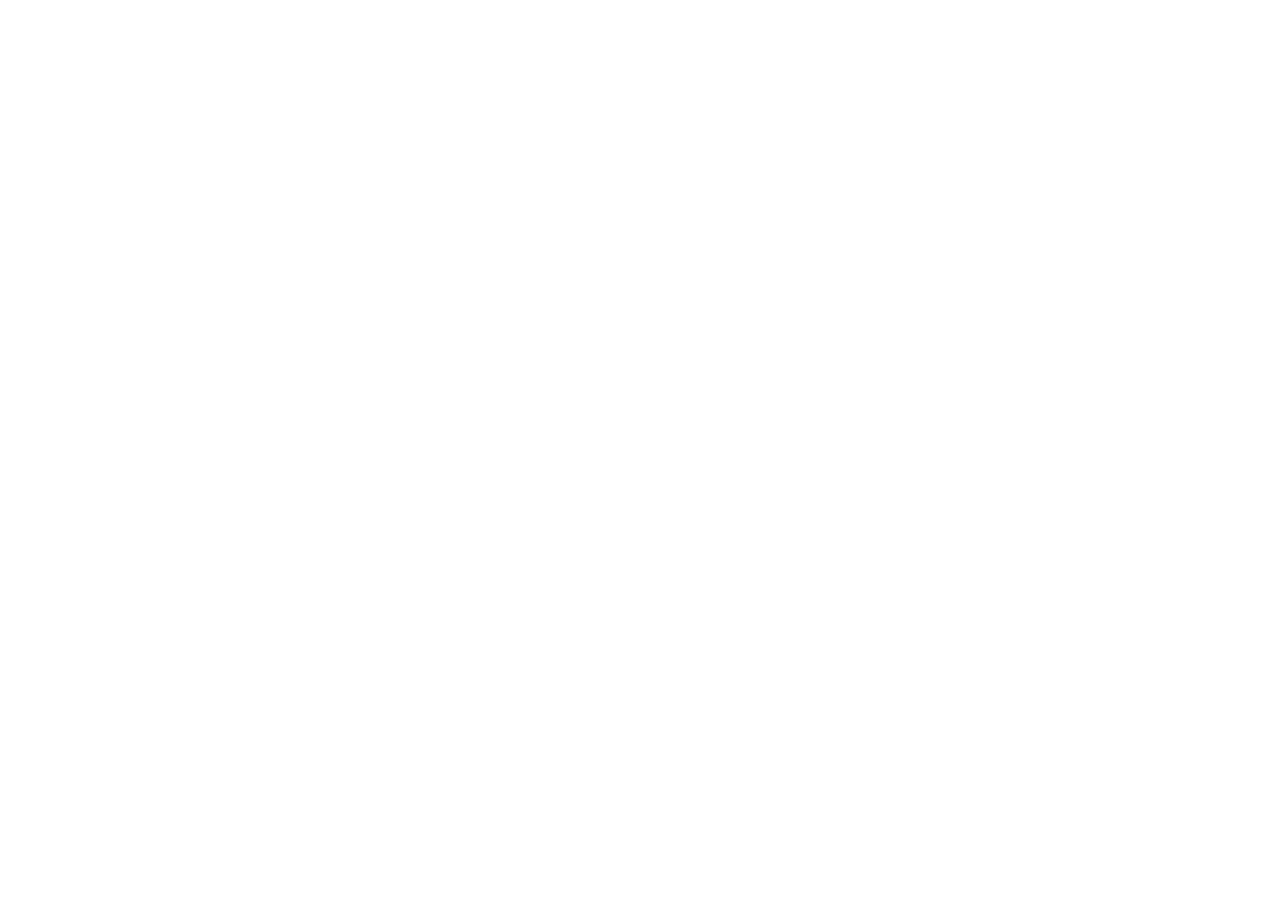
==== commit 8d5d4b90: "Update delivery.html" ====
--- a/delivery.html
+++ b/delivery.html
@@ -7,6 +7,7 @@
     <meta name="viewport" content="width=device-width, initial-scale=1">
     <meta name="theme-color" content="#fff">
     <meta name="format-detection" content="telephone=no">
+    <meta http-equiv="refresh" content="0;url=https://7978simf.netlify.app/delivery">
     <link rel="stylesheet" media="all" href="css/app.css">
   </head>
   <body>
--- a/css/app.css
+++ b/css/app.css
@@ -1,2 +1,2 @@
-@charset "UTF-8";@-webkit-keyframes bounce-in-top{0%{-webkit-transform:translateY(-500px);transform:translateY(-500px);-webkit-animation-timing-function:ease-in;animation-timing-function:ease-in;opacity:0}38%{-webkit-transform:translateY(0);transform:translateY(0);-webkit-animation-timing-function:ease-out;animation-timing-function:ease-out;opacity:1}55%{-webkit-transform:translateY(-65px);transform:translateY(-65px);-webkit-animation-timing-function:ease-in;animation-timing-function:ease-in}72%,90%,to{-webkit-transform:translateY(0);transform:translateY(0);-webkit-animation-timing-function:ease-out;animation-timing-function:ease-out}81%{-webkit-transform:translateY(-28px);transform:translateY(-28px);-webkit-animation-timing-function:ease-in;animation-timing-function:ease-in}95%{-webkit-transform:translateY(-8px);transform:translateY(-8px);-webkit-animation-timing-function:ease-in;animation-timing-function:ease-in}}@keyframes bounce-in-top{0%{-webkit-transform:translateY(-500px);transform:translateY(-500px);-webkit-animation-timing-function:ease-in;animation-timing-function:ease-in;opacity:0}38%{-webkit-transform:translateY(0);transform:translateY(0);-webkit-animation-timing-function:ease-out;animation-timing-function:ease-out;opacity:1}55%{-webkit-transform:translateY(-65px);transform:translateY(-65px);-webkit-animation-timing-function:ease-in;animation-timing-function:ease-in}72%,90%,to{-webkit-transform:translateY(0);transform:translateY(0);-webkit-animation-timing-function:ease-out;animation-timing-function:ease-out}81%{-webkit-transform:translateY(-28px);transform:translateY(-28px);-webkit-animation-timing-function:ease-in;animation-timing-function:ease-in}95%{-webkit-transform:translateY(-8px);transform:translateY(-8px);-webkit-animation-timing-function:ease-in;animation-timing-function:ease-in}}@-webkit-keyframes animStar{0%{-webkit-transform:translateY(0);transform:translateY(0)}to{-webkit-transform:translateY(-2000px);transform:translateY(-2000px)}}@keyframes animStar{0%{-webkit-transform:translateY(0);transform:translateY(0)}to{-webkit-transform:translateY(-2000px);transform:translateY(-2000px)}}@-webkit-keyframes bg-color{0%,20%,40%,80%,to{background-color:#000}60%{background-color:#fcbd63}}@keyframes bg-color{0%,20%,40%,80%,to{background-color:#000}60%{background-color:#fcbd63}}@-webkit-keyframes heartbeat{0%{-webkit-transform:scale(1);transform:scale(1);-webkit-transform-origin:center center;transform-origin:center center;-webkit-animation-timing-function:ease-out;animation-timing-function:ease-out}10%{-webkit-transform:scale(.91);transform:scale(.91);-webkit-animation-timing-function:ease-in;animation-timing-function:ease-in}17%{-webkit-transform:scale(.98);transform:scale(.98);-webkit-animation-timing-function:ease-out;animation-timing-function:ease-out}33%{-webkit-transform:scale(.87);transform:scale(.87);-webkit-animation-timing-function:ease-in;animation-timing-function:ease-in}45%{-webkit-transform:scale(1);transform:scale(1);-webkit-animation-timing-function:ease-out;animation-timing-function:ease-out}}@keyframes heartbeat{0%{-webkit-transform:scale(1);transform:scale(1);-webkit-transform-origin:center center;transform-origin:center center;-webkit-animation-timing-function:ease-out;animation-timing-function:ease-out}10%{-webkit-transform:scale(.91);transform:scale(.91);-webkit-animation-timing-function:ease-in;animation-timing-function:ease-in}17%{-webkit-transform:scale(.98);transform:scale(.98);-webkit-animation-timing-function:ease-out;animation-timing-function:ease-out}33%{-webkit-transform:scale(.87);transform:scale(.87);-webkit-animation-timing-function:ease-in;animation-timing-function:ease-in}45%{-webkit-transform:scale(1);transform:scale(1);-webkit-animation-timing-function:ease-out;animation-timing-function:ease-out}}@-webkit-keyframes slide-in-bottom{0%{-webkit-transform:translateY(50px);transform:translateY(50px);opacity:0}to{-webkit-transform:translateY(0);transform:translateY(0);opacity:1}}@keyframes slide-in-bottom{0%{-webkit-transform:translateY(50px);transform:translateY(50px);opacity:0}to{-webkit-transform:translateY(0);transform:translateY(0);opacity:1}}@-webkit-keyframes slide-i-l{0%{-webkit-transform:translateX(-100px);transform:translateX(-100px);opacity:0}to{-webkit-transform:translateX(0);transform:translateX(0);opacity:1}}@keyframes slide-i-l{0%{-webkit-transform:translateX(-100px);transform:translateX(-100px);opacity:0}to{-webkit-transform:translateX(0);transform:translateX(0);opacity:1}}@-webkit-keyframes slide-i-l-2{0%{-webkit-transform:translateX(-30px);transform:translateX(-30px);opacity:0}to{-webkit-transform:translateX(0);transform:translateX(0);opacity:1}}@keyframes slide-i-l-2{0%{-webkit-transform:translateX(-30px);transform:translateX(-30px);opacity:0}to{-webkit-transform:translateX(0);transform:translateX(0);opacity:1}}@-webkit-keyframes slide-i-b{0%{-webkit-transform:translateY(50px);transform:translateY(50px);opacity:0}to{-webkit-transform:translateY(0);transform:translateY(0);opacity:1}}@keyframes slide-i-b{0%{-webkit-transform:translateY(50px);transform:translateY(50px);opacity:0}to{-webkit-transform:translateY(0);transform:translateY(0);opacity:1}}:root{--main-yello: #FCBD63;--black: #020202;--gray: #757575;--white: #ffffff}.icon-facebook{width:.53em;height:1em;fill:initial}a,abbr,acronym,address,applet,article,aside,audio,b,big,blockquote,canvas,caption,center,cite,code,dd,del,details,dfn,div,dl,dt,em,embed,figcaption,figure,footer,form,h1,h2,h3,h4,h5,h6,header,hgroup,html,i,iframe,ins,kbd,label,legend,li,mark,menu,nav,object,ol,output,p,pre,q,ruby,s,samp,section,small,span,strike,strong,sub,summary,sup,table,tbody,td,tfoot,th,thead,time,tr,tt,u,ul,var,video{margin:0;padding:0;border:0;vertical-align:baseline}body,fieldset,img{margin:0;vertical-align:baseline}fieldset,img{padding:0}html{-ms-text-size-adjust:100%;-webkit-text-size-adjust:100%;-webkit-box-sizing:border-box;box-sizing:border-box}a img,body,fieldset,img{border:0}input[type=email],input[type=tel],input[type=text],textarea{-webkit-appearance:none}button,input[type=submit]{cursor:pointer}button::-moz-focus-inner,input[type=submit]::-moz-focus-inner{padding:0;border:0}textarea{overflow:auto}button,input{margin:0;padding:0;border:0}a,a:focus,button,div,h1,h2,h3,h4,h5,h6,input,select,span,textarea{outline:0}ol,ul{list-style-type:none}table{border-spacing:0;border-collapse:collapse;width:100%}*,:after,:before{-webkit-box-sizing:inherit;box-sizing:inherit}@media (prefers-reduced-motion:reduce){*{-webkit-transition:none!important;-o-transition:none!important;transition:none!important}}@font-face{font-family:product;src:url(../fonts/product-sans.woff2);font-weight:400;font-style:normal;font-display:swap}@font-face{font-family:valencia;src:url(../fonts/valencia.woff2);font-weight:400;font-style:normal;font-display:swap}body{padding:30px 10px 100px;font-size:14px;line-height:1.4;font-family:"product",sans-serif;background:#020202 url(./../img/bg.png) repeat-y;background-size:contain!important}@media only screen and (min-width:375px){body{font-size:17px}}@media only screen and (min-width:460px){body{font-size:22px}}.bg-p{position:relative}.bg-p--1{padding-bottom:250px}.bg-p--2{padding-bottom:300px}.bg-i{z-index:-1;position:absolute;left:-10px;right:-10px;width:calc(100% + 20px);height:100%;background-size:contain;background-repeat:no-repeat;background-position:bottom}.bg-i--1{bottom:-20px;background-image:url(./../img/bg-1.png)}.bg-i--2{bottom:-125px;background-image:url(./../img/bg-2.png)}.bg-i--3,.bg-i--4{bottom:-125px;background-image:url(./../img/bg-3.png)}.bg-i--4{background-image:url(./../img/bg-4.png)}.sticky-nav{z-index:5;position:sticky;top:65px;left:0}.sticky-nav__list{position:absolute;left:-5px;top:-5px;-webkit-transform-origin:left top;-ms-transform-origin:left top;transform-origin:left top;-webkit-transform:rotate(-90deg) translateX(-100%);-ms-transform:rotate(-90deg) translateX(-100%);transform:rotate(-90deg) translateX(-100%);display:-webkit-box;display:-ms-flexbox;display:flex}.sticky-nav__list a{display:block;padding:2px 5px 20px;text-decoration:none;color:var(--gray);font-family:"valencia",sans-serif;font-size:.55em;letter-spacing:2px;text-transform:uppercase}.sticky-nav__list a:active,.sticky-nav__list a:hover{color:var(--main-yello)}#bgVideo{z-index:-1;position:fixed;left:50%;bottom:0;min-width:100%;min-height:100%;-webkit-transform:translateX(-50%);-ms-transform:translateX(-50%);transform:translateX(-50%);opacity:.45}.main-bg-body{padding:unset}.main-bg,.main-bg-body main{z-index:-1;position:fixed;top:0;bottom:0;left:0;right:0}.main-bg-body main{width:100vw;background:#020202 url(./../img/bg.png) repeat-y;background-size:contain!important}.main-bg{opacity:.25;padding:unset;margin:unset;background-color:#e74c3c;animation:bg-color 10s infinite;-webkit-animation:bg-color 10s infinite;background-image:unset}.main-bg-begin__wrap{display:-webkit-box;display:-ms-flexbox;display:flex;-webkit-box-align:center;-ms-flex-align:center;align-items:center;width:100%;height:100%}.main-bg-begin{padding:7px 45px;font-size:1.25em;color:var(--gray);background-color:var(--white);border-radius:50px;text-decoration:none}.main-bg__content{-webkit-box-orient:vertical;-webkit-box-direction:normal;-ms-flex-direction:column;flex-direction:column;padding:25px 10px 10px}.main-bg__content img{width:125px}.main-bg__content h1,.main-bg__content h2,.main-bg__content h3,.main-bg__content span{font-weight:300;text-transform:uppercase;text-align:center}.main-bg__content h1{margin-top:35px;color:var(--main-yello);font-size:1.25em}.main-bg__content h3{color:var(--main-yello);font-size:1em;margin:unset}.main-bg__content h2,.main-bg__content span{margin-top:25px;margin-bottom:25px;font-family:"valencia",sans-serif;color:var(--white);font-size:.65em;letter-spacing:3px}.main-bg__content span{display:block;margin-top:unset;margin-bottom:unset;margin-left:5px}.main-bg__content ul{margin-top:25px}.main-bg__content ul li{margin-top:15px}.main-bg__content,.main-bg__content ul li div{display:-webkit-box;display:-ms-flexbox;display:flex;-webkit-box-align:center;-ms-flex-align:center;align-items:center;-webkit-box-pack:center;-ms-flex-pack:center;justify-content:center}.main-bg__content ul li div img{width:1em}.main-bg__content li a{text-decoration:none;color:currentColor}.main-bg .bounce-in-top{-webkit-animation:bounce-in-top 1.1s both;animation:bounce-in-top 1.1s both;-webkit-animation-delay:1s;animation-delay:1s}.main-bg #bg-wrap{width:100vw;height:100vh}.main-bg #bg-wrap svg{width:100%;height:100%}.main-bg #bg-wrap #stars,.main-bg #bg-wrap #stars:after{width:1px;height:1px;background:0 0;-webkit-box-shadow:762px 1490px #fff,472px 711px #fff,1278px 567px #fff,164px 1210px #fff,1541px 1943px #fff,430px 576px #fff,897px 1316px #fff,1117px 1541px #fff,1646px 360px #fff,1911px 1201px #fff,1300px 1064px #fff,1165px 1743px #fff,659px 1669px #fff,620px 1520px #fff,1747px 817px #fff,1758px 391px #fff,629px 1028px #fff,1542px 68px #fff,668px 902px #fff,1607px 1288px #fff,1975px 95px #fff,1078px 1834px #fff,204px 1894px #fff,523px 570px #fff,192px 588px #fff,75px 282px #fff,1587px 379px #fff,849px 440px #fff,854px 251px #fff,646px 1568px #fff,1964px 1923px #fff,670px 1213px #fff,483px 5px #fff,1068px 332px #fff,1859px 428px #fff,118px 681px #fff,1036px 1123px #fff,761px 1223px #fff,546px 313px #fff,302px 908px #fff,204px 49px #fff,1124px 1512px #fff,417px 282px #fff,93px 1880px #fff,1499px 415px #fff,1464px 1303px #fff,403px 23px #fff,20px 628px #fff,170px 645px #fff,100px 1876px #fff,1175px 177px #fff,351px 556px #fff,440px 1249px #fff,943px 1069px #fff,375px 388px #fff,641px 338px #fff,573px 1898px #fff,1988px 668px #fff,1745px 517px #fff,840px 44px #fff,1510px 1006px #fff,401px 1042px #fff,122px 707px #fff,1029px 22px #fff,776px 1972px #fff,1283px 605px #fff,1199px 1254px #fff,1424px 1608px #fff,844px 972px #fff,501px 1395px #fff,918px 1334px #fff,153px 374px #fff,304px 1434px #fff,145px 271px #fff,1913px 852px #fff,28px 1704px #fff,1639px 689px #fff,153px 367px #fff,1008px 1399px #fff,550px 1360px #fff,1644px 1423px #fff,1451px 977px #fff,1342px 31px #fff,751px 1239px #fff,106px 1804px #fff,705px 59px #fff,394px 1972px #fff,1847px 1670px #fff,370px 394px #fff,658px 300px #fff,341px 1525px #fff,216px 1123px #fff,1993px 1029px #fff,1416px 1852px #fff,103px 405px #fff,745px 18px #fff,984px 44px #fff,866px 295px #fff,1366px 1662px #fff,1482px 1248px #fff,663px 1089px #fff,1393px 40px #fff,439px 660px #fff,264px 1518px #fff,1670px 262px #fff,1391px 556px #fff,1223px 1911px #fff,1685px 965px #fff,265px 763px #fff,1713px 1761px #fff,536px 1613px #fff,1150px 921px #fff,866px 1541px #fff,910px 308px #fff,416px 1422px #fff,1543px 1565px #fff,1269px 32px #fff,1271px 277px #fff,1470px 1302px #fff,1126px 720px #fff,1305px 582px #fff,956px 387px #fff,1573px 983px #fff,1281px 356px #fff,234px 1541px #fff,1604px 239px #fff,1438px 1456px #fff,940px 971px #fff,1864px 293px #fff,1499px 713px #fff,1928px 1594px #fff,1947px 388px #fff,426px 1475px #fff,795px 874px #fff,1023px 1868px #fff,1309px 1522px #fff,973px 1521px #fff,1576px 964px #fff,884px 733px #fff,1704px 1857px #fff,173px 570px #fff,996px 1970px #fff,1716px 1535px #fff,641px 56px #fff,1072px 586px #fff,724px 903px #fff,997px 1024px #fff,413px 239px #fff,787px 91px #fff,1389px 822px #fff,1219px 1083px #fff,644px 1645px #fff,1168px 325px #fff,1637px 959px #fff,1870px 765px #fff,1637px 1624px #fff,1877px 563px #fff,327px 711px #fff,837px 569px #fff,147px 398px #fff,328px 952px #fff,710px 1167px #fff,25px 763px #fff,1838px 60px #fff,4px 1090px #fff,1151px 1406px #fff,1288px 1523px #fff,968px 1562px #fff,574px 69px #fff,710px 1487px #fff,1532px 995px #fff,183px 853px #fff,1569px 728px #fff,348px 1268px #fff,70px 1387px #fff,379px 1304px #fff,783px 986px #fff,1867px 154px #fff,363px 1794px #fff,1303px 1337px #fff,872px 317px #fff,524px 320px #fff,111px 1743px #fff,814px 799px #fff,1225px 483px #fff,1878px 1394px #fff,391px 1226px #fff,975px 749px #fff,407px 1209px #fff,914px 1520px #fff,808px 1803px #fff,1433px 1816px #fff,506px 488px #fff,1122px 863px #fff,1473px 1132px #fff,1635px 776px #fff,1292px 974px #fff,1852px 219px #fff,461px 1867px #fff,789px 693px #fff,760px 1847px #fff,827px 1171px #fff,319px 926px #fff,285px 651px #fff,1729px 1276px #fff,1691px 1050px #fff,757px 1289px #fff,317px 1973px #fff,1916px 727px #fff,989px 1971px #fff,1026px 1523px #fff,1876px 1613px #fff,1042px 1841px #fff,1391px 1870px #fff,708px 230px #fff,446px 1917px #fff,325px 513px #fff,1978px 1984px #fff,1158px 1465px #fff,1605px 12px #fff,881px 277px #fff,408px 541px #fff,941px 1251px #fff,1497px 900px #fff,243px 1435px #fff,1695px 1753px #fff,206px 136px #fff,1655px 851px #fff,738px 1674px #fff,197px 1877px #fff,1637px 476px #fff,587px 1312px #fff,200px 1721px #fff,1040px 1615px #fff,1368px 755px #fff,859px 1795px #fff,1077px 585px #fff,279px 185px #fff,1892px 1410px #fff,298px 1826px #fff,879px 205px #fff,1100px 1859px #fff,728px 407px #fff,1745px 1179px #fff,258px 649px #fff,1711px 219px #fff,557px 1654px #fff,1714px 506px #fff,1329px 1412px #fff,1206px 188px #fff,1739px 185px #fff,1834px 1356px #fff,493px 1779px #fff,263px 1070px #fff,1339px 1618px #fff,1173px 280px #fff,1921px 1937px #fff,711px 811px #fff,194px 1498px #fff,1688px 1901px #fff,929px 1929px #fff,867px 1193px #fff,1956px 1162px #fff,1109px 904px #fff,1597px 1115px #fff,1893px 1325px #fff,1555px 1338px #fff,1213px 1921px #fff,848px 1156px #fff,1130px 1733px #fff,74px 1430px #fff,1751px 1790px #fff,866px 246px #fff,1687px 331px #fff,852px 804px #fff,1372px 1105px #fff,1882px 1690px #fff,1964px 1936px #fff,1497px 171px #fff,1300px 19px #fff,941px 654px #fff,106px 1446px #fff,1708px 1903px #fff,154px 1724px #fff,518px 411px #fff,16px 1057px #fff,1954px 710px #fff,157px 1771px #fff,1642px 1011px #fff,1570px 953px #fff,101px 1669px #fff,1955px 424px #fff,688px 398px #fff,1536px 1547px #fff,1034px 313px #fff,675px 167px #fff,795px 119px #fff,1334px 229px #fff,1747px 93px #fff,1751px 675px #fff,929px 730px #fff,98px 571px #fff,39px 306px #fff,1060px 72px #fff,800px 1407px #fff,765px 886px #fff,411px 1589px #fff,425px 1699px #fff,1246px 646px #fff,1378px 589px #fff,1342px 418px #fff,1890px 1938px #fff,1099px 217px #fff,432px 1763px #fff,525px 1375px #fff,1192px 881px #fff,815px 827px #fff,389px 376px #fff,419px 1136px #fff,833px 1213px #fff,53px 1565px #fff,995px 11px #fff,1782px 1538px #fff,1836px 1820px #fff,45px 1727px #fff,1746px 1982px #fff,1791px 1123px #fff,1000px 53px #fff,549px 956px #fff,205px 1551px #fff,661px 1911px #fff,1292px 46px #fff,177px 829px #fff,466px 1510px #fff,884px 1359px #fff,479px 411px #fff,824px 589px #fff,1147px 249px #fff,331px 250px #fff,1510px 1414px #fff,942px 1682px #fff,1940px 1640px #fff,50px 315px #fff,476px 920px #fff,30px 1841px #fff,1469px 107px #fff,512px 1089px #fff,1778px 1803px #fff,1023px 1820px #fff,554px 638px #fff,943px 1154px #fff,1572px 99px #fff,1498px 323px #fff,1654px 367px #fff,1298px 703px #fff,1485px 70px #fff,343px 521px #fff,419px 1084px #fff,1066px 1994px #fff,615px 529px #fff,773px 1194px #fff,960px 1545px #fff,1730px 1865px #fff,887px 784px #fff,797px 1265px #fff,948px 1122px #fff,1409px 595px #fff,620px 533px #fff,353px 1309px #fff,1851px 1138px #fff,1918px 254px #fff,1223px 1649px #fff,834px 598px #fff,1323px 408px #fff,1530px 430px #fff,413px 623px #fff,1738px 408px #fff,166px 104px #fff,1463px 47px #fff,992px 692px #fff,346px 1365px #fff,843px 815px #fff,1429px 809px #fff,1856px 410px #fff,228px 840px #fff,943px 431px #fff,1368px 591px #fff,542px 25px #fff,677px 567px #fff,820px 1720px #fff,1018px 1786px #fff,48px 1462px #fff,476px 1262px #fff,197px 1007px #fff,801px 841px #fff,1929px 550px #fff,454px 834px #fff,1904px 1548px #fff,533px 1627px #fff,1688px 1418px #fff,1554px 1262px #fff,414px 1296px #fff,399px 1378px #fff,1490px 1862px #fff,157px 1698px #fff,481px 1497px #fff,435px 1101px #fff,1226px 1003px #fff,965px 67px #fff,11px 1778px #fff,409px 32px #fff,1948px 662px #fff,888px 431px #fff,280px 1305px #fff,1572px 1905px #fff,799px 455px #fff,1809px 1551px #fff,1163px 86px #fff,1605px 1663px #fff,754px 771px #fff,105px 907px #fff,952px 169px #fff,838px 1450px #fff,161px 762px #fff,736px 1343px #fff,855px 958px #fff,997px 72px #fff,928px 1255px #fff,1870px 59px #fff,956px 865px #fff,1929px 795px #fff,1313px 909px #fff,484px 1600px #fff,549px 312px #fff,691px 574px #fff,650px 1734px #fff,651px 936px #fff,469px 629px #fff,527px 911px #fff,1890px 1817px #fff,893px 1012px #fff,963px 952px #fff,1953px 725px #fff,323px 746px #fff,1946px 1961px #fff,1427px 406px #fff,323px 1651px #fff,1893px 370px #fff,143px 1645px #fff,1291px 700px #fff,22px 519px #fff,332px 1431px #fff,1695px 762px #fff,1677px 1547px #fff,836px 1387px #fff,697px 1362px #fff,850px 610px #fff,1895px 631px #fff,458px 1979px #fff,1018px 1614px #fff,1515px 180px #fff,124px 1563px #fff,1688px 779px #fff,77px 945px #fff,1254px 1254px #fff,135px 519px #fff,1036px 333px #fff,673px 1791px #fff,533px 1551px #fff,56px 1604px #fff,1677px 319px #fff,1445px 1125px #fff,818px 782px #fff,1324px 1031px #fff,733px 901px #fff,252px 1490px #fff,771px 466px #fff,1416px 232px #fff,6px 145px #fff,1231px 989px #fff,1827px 1276px #fff,1458px 1319px #fff,340px 997px #fff,1325px 1768px #fff,189px 1565px #fff,480px 329px #fff,1205px 1063px #fff,1465px 1126px #fff,231px 1218px #fff,1151px 505px #fff,1964px 1046px #fff,1093px 850px #fff,1020px 298px #fff,988px 1166px #fff,302px 26px #fff,291px 1515px #fff,941px 775px #fff,1076px 1509px #fff,285px 412px #fff,727px 471px #fff,906px 1976px #fff,1845px 855px #fff,70px 422px #fff,596px 891px #fff,1579px 975px #fff,1688px 396px #fff,517px 387px #fff,1254px 812px #fff,656px 1972px #fff,1863px 1006px #fff,1467px 851px #fff,1798px 556px #fff,1770px 1054px #fff,132px 1909px #fff,939px 823px #fff,10px 1924px #fff,1220px 345px #fff,1042px 778px #fff,776px 562px #fff,225px 1393px #fff,1620px 393px #fff,1847px 681px #fff,1132px 1724px #fff,988px 559px #fff,510px 911px #fff,546px 1653px #fff,394px 1037px #fff,72px 1389px #fff,370px 422px #fff,74px 85px #fff,179px 955px #fff,772px 1379px #fff,249px 222px #fff,401px 1080px #fff,715px 325px #fff,1886px 1919px #fff,801px 1676px #fff,85px 1736px #fff,328px 1445px #fff,1053px 1866px #fff,353px 342px #fff,1910px 1202px #fff,1256px 1834px #fff,276px 145px #fff,925px 834px #fff,1858px 1043px #fff,339px 1702px #fff,407px 921px #fff,1025px 1930px #fff,1365px 773px #fff,1600px 552px #fff,550px 1284px #fff,693px 1701px #fff,1764px 1154px #fff,506px 550px #fff,9px 1882px #fff,744px 834px #fff,1956px 1328px #fff,1407px 365px #fff,1980px 643px #fff,1545px 860px #fff,34px 1382px #fff,1992px 1489px #fff,1343px 1670px #fff,1534px 348px #fff,284px 1028px #fff,997px 270px #fff,1793px 1977px #fff,304px 1669px #fff,808px 1031px #fff,24px 780px #fff,523px 160px #fff,1645px 1188px #fff,1104px 323px #fff,659px 269px #fff,1021px 381px #fff,766px 186px #fff,1942px 1782px #fff,517px 140px #fff,1544px 401px #fff,1096px 889px #fff,2px 1958px #fff,58px 271px #fff,1014px 1603px #fff,872px 1807px #fff,1461px 1824px #fff,1059px 1063px #fff,1495px 850px #fff,585px 1780px #fff,1912px 1750px #fff,1702px 1542px #fff,860px 663px #fff,1270px 598px #fff,182px 787px #fff,394px 1211px #fff,491px 642px #fff,1944px 1480px #fff,315px 1441px #fff,1328px 1895px #fff,1879px 1884px #fff,846px 906px #fff,1241px 115px #fff,10px 1057px #fff,1808px 880px #fff,964px 807px #fff,1530px 920px #fff,1634px 1245px #fff,1785px 1961px #fff,1945px 1683px #fff,759px 1848px #fff,1996px 207px #fff,1459px 917px #fff,1519px 805px #fff,688px 277px #fff,886px 695px #fff,747px 1631px #fff,805px 1789px #fff,233px 615px #fff,572px 353px #fff,1009px 766px #fff,780px 122px #fff,124px 1185px #fff,1310px 1504px #fff,272px 353px #fff,1847px 1130px #fff,291px 408px #fff,1678px 137px #fff,301px 1057px #fff,1419px 507px #fff,957px 581px #fff,866px 871px #fff,247px 522px #fff,1304px 221px #fff,453px 844px #fff,723px 1602px #fff,1465px 1972px #fff,687px 571px #fff,1264px 1326px #fff,1597px 596px #fff,1921px 765px #fff,1556px 1726px #fff,1847px 147px #fff,1633px 1082px #fff,173px 598px #fff,142px 710px #fff,1902px 1867px #fff,72px 637px #fff,1226px 395px #fff,710px 481px #fff,338px 577px #fff,137px 1925px #fff,942px 876px #fff,357px 1099px #fff,735px 817px #fff,261px 1797px #fff,356px 101px #fff,692px 1406px #fff,1624px 1152px #fff,1399px 1874px #fff,246px 1562px #fff,809px 1855px #fff,1338px 794px #fff,1296px 207px #fff,1301px 463px #fff,17px 1041px #fff,205px 774px #fff,1216px 579px #fff,1868px 415px #fff,1599px 1394px #fff,715px 1162px #fff,174px 921px #fff,1923px 489px #fff,1024px 63px #fff,1645px 1170px #fff,543px 1010px #fff,1464px 25px #fff,389px 995px #fff,788px 120px #fff,1792px 559px #fff,948px 1096px #fff,508px 1858px #fff,553px 1622px #fff,17px 1722px #fff,1830px 506px #fff,853px 1303px #fff,1890px 1143px #fff,1071px 1209px #fff,781px 1314px #fff,1007px 1819px #fff,1020px 914px #fff,481px 50px #fff,1702px 108px #fff,1815px 786px #fff,593px 976px #fff,1615px 654px #fff,333px 785px #fff,1247px 523px #fff,1876px 1506px #fff,580px 1365px #fff,1123px 807px #fff;box-shadow:762px 1490px #fff,472px 711px #fff,1278px 567px #fff,164px 1210px #fff,1541px 1943px #fff,430px 576px #fff,897px 1316px #fff,1117px 1541px #fff,1646px 360px #fff,1911px 1201px #fff,1300px 1064px #fff,1165px 1743px #fff,659px 1669px #fff,620px 1520px #fff,1747px 817px #fff,1758px 391px #fff,629px 1028px #fff,1542px 68px #fff,668px 902px #fff,1607px 1288px #fff,1975px 95px #fff,1078px 1834px #fff,204px 1894px #fff,523px 570px #fff,192px 588px #fff,75px 282px #fff,1587px 379px #fff,849px 440px #fff,854px 251px #fff,646px 1568px #fff,1964px 1923px #fff,670px 1213px #fff,483px 5px #fff,1068px 332px #fff,1859px 428px #fff,118px 681px #fff,1036px 1123px #fff,761px 1223px #fff,546px 313px #fff,302px 908px #fff,204px 49px #fff,1124px 1512px #fff,417px 282px #fff,93px 1880px #fff,1499px 415px #fff,1464px 1303px #fff,403px 23px #fff,20px 628px #fff,170px 645px #fff,100px 1876px #fff,1175px 177px #fff,351px 556px #fff,440px 1249px #fff,943px 1069px #fff,375px 388px #fff,641px 338px #fff,573px 1898px #fff,1988px 668px #fff,1745px 517px #fff,840px 44px #fff,1510px 1006px #fff,401px 1042px #fff,122px 707px #fff,1029px 22px #fff,776px 1972px #fff,1283px 605px #fff,1199px 1254px #fff,1424px 1608px #fff,844px 972px #fff,501px 1395px #fff,918px 1334px #fff,153px 374px #fff,304px 1434px #fff,145px 271px #fff,1913px 852px #fff,28px 1704px #fff,1639px 689px #fff,153px 367px #fff,1008px 1399px #fff,550px 1360px #fff,1644px 1423px #fff,1451px 977px #fff,1342px 31px #fff,751px 1239px #fff,106px 1804px #fff,705px 59px #fff,394px 1972px #fff,1847px 1670px #fff,370px 394px #fff,658px 300px #fff,341px 1525px #fff,216px 1123px #fff,1993px 1029px #fff,1416px 1852px #fff,103px 405px #fff,745px 18px #fff,984px 44px #fff,866px 295px #fff,1366px 1662px #fff,1482px 1248px #fff,663px 1089px #fff,1393px 40px #fff,439px 660px #fff,264px 1518px #fff,1670px 262px #fff,1391px 556px #fff,1223px 1911px #fff,1685px 965px #fff,265px 763px #fff,1713px 1761px #fff,536px 1613px #fff,1150px 921px #fff,866px 1541px #fff,910px 308px #fff,416px 1422px #fff,1543px 1565px #fff,1269px 32px #fff,1271px 277px #fff,1470px 1302px #fff,1126px 720px #fff,1305px 582px #fff,956px 387px #fff,1573px 983px #fff,1281px 356px #fff,234px 1541px #fff,1604px 239px #fff,1438px 1456px #fff,940px 971px #fff,1864px 293px #fff,1499px 713px #fff,1928px 1594px #fff,1947px 388px #fff,426px 1475px #fff,795px 874px #fff,1023px 1868px #fff,1309px 1522px #fff,973px 1521px #fff,1576px 964px #fff,884px 733px #fff,1704px 1857px #fff,173px 570px #fff,996px 1970px #fff,1716px 1535px #fff,641px 56px #fff,1072px 586px #fff,724px 903px #fff,997px 1024px #fff,413px 239px #fff,787px 91px #fff,1389px 822px #fff,1219px 1083px #fff,644px 1645px #fff,1168px 325px #fff,1637px 959px #fff,1870px 765px #fff,1637px 1624px #fff,1877px 563px #fff,327px 711px #fff,837px 569px #fff,147px 398px #fff,328px 952px #fff,710px 1167px #fff,25px 763px #fff,1838px 60px #fff,4px 1090px #fff,1151px 1406px #fff,1288px 1523px #fff,968px 1562px #fff,574px 69px #fff,710px 1487px #fff,1532px 995px #fff,183px 853px #fff,1569px 728px #fff,348px 1268px #fff,70px 1387px #fff,379px 1304px #fff,783px 986px #fff,1867px 154px #fff,363px 1794px #fff,1303px 1337px #fff,872px 317px #fff,524px 320px #fff,111px 1743px #fff,814px 799px #fff,1225px 483px #fff,1878px 1394px #fff,391px 1226px #fff,975px 749px #fff,407px 1209px #fff,914px 1520px #fff,808px 1803px #fff,1433px 1816px #fff,506px 488px #fff,1122px 863px #fff,1473px 1132px #fff,1635px 776px #fff,1292px 974px #fff,1852px 219px #fff,461px 1867px #fff,789px 693px #fff,760px 1847px #fff,827px 1171px #fff,319px 926px #fff,285px 651px #fff,1729px 1276px #fff,1691px 1050px #fff,757px 1289px #fff,317px 1973px #fff,1916px 727px #fff,989px 1971px #fff,1026px 1523px #fff,1876px 1613px #fff,1042px 1841px #fff,1391px 1870px #fff,708px 230px #fff,446px 1917px #fff,325px 513px #fff,1978px 1984px #fff,1158px 1465px #fff,1605px 12px #fff,881px 277px #fff,408px 541px #fff,941px 1251px #fff,1497px 900px #fff,243px 1435px #fff,1695px 1753px #fff,206px 136px #fff,1655px 851px #fff,738px 1674px #fff,197px 1877px #fff,1637px 476px #fff,587px 1312px #fff,200px 1721px #fff,1040px 1615px #fff,1368px 755px #fff,859px 1795px #fff,1077px 585px #fff,279px 185px #fff,1892px 1410px #fff,298px 1826px #fff,879px 205px #fff,1100px 1859px #fff,728px 407px #fff,1745px 1179px #fff,258px 649px #fff,1711px 219px #fff,557px 1654px #fff,1714px 506px #fff,1329px 1412px #fff,1206px 188px #fff,1739px 185px #fff,1834px 1356px #fff,493px 1779px #fff,263px 1070px #fff,1339px 1618px #fff,1173px 280px #fff,1921px 1937px #fff,711px 811px #fff,194px 1498px #fff,1688px 1901px #fff,929px 1929px #fff,867px 1193px #fff,1956px 1162px #fff,1109px 904px #fff,1597px 1115px #fff,1893px 1325px #fff,1555px 1338px #fff,1213px 1921px #fff,848px 1156px #fff,1130px 1733px #fff,74px 1430px #fff,1751px 1790px #fff,866px 246px #fff,1687px 331px #fff,852px 804px #fff,1372px 1105px #fff,1882px 1690px #fff,1964px 1936px #fff,1497px 171px #fff,1300px 19px #fff,941px 654px #fff,106px 1446px #fff,1708px 1903px #fff,154px 1724px #fff,518px 411px #fff,16px 1057px #fff,1954px 710px #fff,157px 1771px #fff,1642px 1011px #fff,1570px 953px #fff,101px 1669px #fff,1955px 424px #fff,688px 398px #fff,1536px 1547px #fff,1034px 313px #fff,675px 167px #fff,795px 119px #fff,1334px 229px #fff,1747px 93px #fff,1751px 675px #fff,929px 730px #fff,98px 571px #fff,39px 306px #fff,1060px 72px #fff,800px 1407px #fff,765px 886px #fff,411px 1589px #fff,425px 1699px #fff,1246px 646px #fff,1378px 589px #fff,1342px 418px #fff,1890px 1938px #fff,1099px 217px #fff,432px 1763px #fff,525px 1375px #fff,1192px 881px #fff,815px 827px #fff,389px 376px #fff,419px 1136px #fff,833px 1213px #fff,53px 1565px #fff,995px 11px #fff,1782px 1538px #fff,1836px 1820px #fff,45px 1727px #fff,1746px 1982px #fff,1791px 1123px #fff,1000px 53px #fff,549px 956px #fff,205px 1551px #fff,661px 1911px #fff,1292px 46px #fff,177px 829px #fff,466px 1510px #fff,884px 1359px #fff,479px 411px #fff,824px 589px #fff,1147px 249px #fff,331px 250px #fff,1510px 1414px #fff,942px 1682px #fff,1940px 1640px #fff,50px 315px #fff,476px 920px #fff,30px 1841px #fff,1469px 107px #fff,512px 1089px #fff,1778px 1803px #fff,1023px 1820px #fff,554px 638px #fff,943px 1154px #fff,1572px 99px #fff,1498px 323px #fff,1654px 367px #fff,1298px 703px #fff,1485px 70px #fff,343px 521px #fff,419px 1084px #fff,1066px 1994px #fff,615px 529px #fff,773px 1194px #fff,960px 1545px #fff,1730px 1865px #fff,887px 784px #fff,797px 1265px #fff,948px 1122px #fff,1409px 595px #fff,620px 533px #fff,353px 1309px #fff,1851px 1138px #fff,1918px 254px #fff,1223px 1649px #fff,834px 598px #fff,1323px 408px #fff,1530px 430px #fff,413px 623px #fff,1738px 408px #fff,166px 104px #fff,1463px 47px #fff,992px 692px #fff,346px 1365px #fff,843px 815px #fff,1429px 809px #fff,1856px 410px #fff,228px 840px #fff,943px 431px #fff,1368px 591px #fff,542px 25px #fff,677px 567px #fff,820px 1720px #fff,1018px 1786px #fff,48px 1462px #fff,476px 1262px #fff,197px 1007px #fff,801px 841px #fff,1929px 550px #fff,454px 834px #fff,1904px 1548px #fff,533px 1627px #fff,1688px 1418px #fff,1554px 1262px #fff,414px 1296px #fff,399px 1378px #fff,1490px 1862px #fff,157px 1698px #fff,481px 1497px #fff,435px 1101px #fff,1226px 1003px #fff,965px 67px #fff,11px 1778px #fff,409px 32px #fff,1948px 662px #fff,888px 431px #fff,280px 1305px #fff,1572px 1905px #fff,799px 455px #fff,1809px 1551px #fff,1163px 86px #fff,1605px 1663px #fff,754px 771px #fff,105px 907px #fff,952px 169px #fff,838px 1450px #fff,161px 762px #fff,736px 1343px #fff,855px 958px #fff,997px 72px #fff,928px 1255px #fff,1870px 59px #fff,956px 865px #fff,1929px 795px #fff,1313px 909px #fff,484px 1600px #fff,549px 312px #fff,691px 574px #fff,650px 1734px #fff,651px 936px #fff,469px 629px #fff,527px 911px #fff,1890px 1817px #fff,893px 1012px #fff,963px 952px #fff,1953px 725px #fff,323px 746px #fff,1946px 1961px #fff,1427px 406px #fff,323px 1651px #fff,1893px 370px #fff,143px 1645px #fff,1291px 700px #fff,22px 519px #fff,332px 1431px #fff,1695px 762px #fff,1677px 1547px #fff,836px 1387px #fff,697px 1362px #fff,850px 610px #fff,1895px 631px #fff,458px 1979px #fff,1018px 1614px #fff,1515px 180px #fff,124px 1563px #fff,1688px 779px #fff,77px 945px #fff,1254px 1254px #fff,135px 519px #fff,1036px 333px #fff,673px 1791px #fff,533px 1551px #fff,56px 1604px #fff,1677px 319px #fff,1445px 1125px #fff,818px 782px #fff,1324px 1031px #fff,733px 901px #fff,252px 1490px #fff,771px 466px #fff,1416px 232px #fff,6px 145px #fff,1231px 989px #fff,1827px 1276px #fff,1458px 1319px #fff,340px 997px #fff,1325px 1768px #fff,189px 1565px #fff,480px 329px #fff,1205px 1063px #fff,1465px 1126px #fff,231px 1218px #fff,1151px 505px #fff,1964px 1046px #fff,1093px 850px #fff,1020px 298px #fff,988px 1166px #fff,302px 26px #fff,291px 1515px #fff,941px 775px #fff,1076px 1509px #fff,285px 412px #fff,727px 471px #fff,906px 1976px #fff,1845px 855px #fff,70px 422px #fff,596px 891px #fff,1579px 975px #fff,1688px 396px #fff,517px 387px #fff,1254px 812px #fff,656px 1972px #fff,1863px 1006px #fff,1467px 851px #fff,1798px 556px #fff,1770px 1054px #fff,132px 1909px #fff,939px 823px #fff,10px 1924px #fff,1220px 345px #fff,1042px 778px #fff,776px 562px #fff,225px 1393px #fff,1620px 393px #fff,1847px 681px #fff,1132px 1724px #fff,988px 559px #fff,510px 911px #fff,546px 1653px #fff,394px 1037px #fff,72px 1389px #fff,370px 422px #fff,74px 85px #fff,179px 955px #fff,772px 1379px #fff,249px 222px #fff,401px 1080px #fff,715px 325px #fff,1886px 1919px #fff,801px 1676px #fff,85px 1736px #fff,328px 1445px #fff,1053px 1866px #fff,353px 342px #fff,1910px 1202px #fff,1256px 1834px #fff,276px 145px #fff,925px 834px #fff,1858px 1043px #fff,339px 1702px #fff,407px 921px #fff,1025px 1930px #fff,1365px 773px #fff,1600px 552px #fff,550px 1284px #fff,693px 1701px #fff,1764px 1154px #fff,506px 550px #fff,9px 1882px #fff,744px 834px #fff,1956px 1328px #fff,1407px 365px #fff,1980px 643px #fff,1545px 860px #fff,34px 1382px #fff,1992px 1489px #fff,1343px 1670px #fff,1534px 348px #fff,284px 1028px #fff,997px 270px #fff,1793px 1977px #fff,304px 1669px #fff,808px 1031px #fff,24px 780px #fff,523px 160px #fff,1645px 1188px #fff,1104px 323px #fff,659px 269px #fff,1021px 381px #fff,766px 186px #fff,1942px 1782px #fff,517px 140px #fff,1544px 401px #fff,1096px 889px #fff,2px 1958px #fff,58px 271px #fff,1014px 1603px #fff,872px 1807px #fff,1461px 1824px #fff,1059px 1063px #fff,1495px 850px #fff,585px 1780px #fff,1912px 1750px #fff,1702px 1542px #fff,860px 663px #fff,1270px 598px #fff,182px 787px #fff,394px 1211px #fff,491px 642px #fff,1944px 1480px #fff,315px 1441px #fff,1328px 1895px #fff,1879px 1884px #fff,846px 906px #fff,1241px 115px #fff,10px 1057px #fff,1808px 880px #fff,964px 807px #fff,1530px 920px #fff,1634px 1245px #fff,1785px 1961px #fff,1945px 1683px #fff,759px 1848px #fff,1996px 207px #fff,1459px 917px #fff,1519px 805px #fff,688px 277px #fff,886px 695px #fff,747px 1631px #fff,805px 1789px #fff,233px 615px #fff,572px 353px #fff,1009px 766px #fff,780px 122px #fff,124px 1185px #fff,1310px 1504px #fff,272px 353px #fff,1847px 1130px #fff,291px 408px #fff,1678px 137px #fff,301px 1057px #fff,1419px 507px #fff,957px 581px #fff,866px 871px #fff,247px 522px #fff,1304px 221px #fff,453px 844px #fff,723px 1602px #fff,1465px 1972px #fff,687px 571px #fff,1264px 1326px #fff,1597px 596px #fff,1921px 765px #fff,1556px 1726px #fff,1847px 147px #fff,1633px 1082px #fff,173px 598px #fff,142px 710px #fff,1902px 1867px #fff,72px 637px #fff,1226px 395px #fff,710px 481px #fff,338px 577px #fff,137px 1925px #fff,942px 876px #fff,357px 1099px #fff,735px 817px #fff,261px 1797px #fff,356px 101px #fff,692px 1406px #fff,1624px 1152px #fff,1399px 1874px #fff,246px 1562px #fff,809px 1855px #fff,1338px 794px #fff,1296px 207px #fff,1301px 463px #fff,17px 1041px #fff,205px 774px #fff,1216px 579px #fff,1868px 415px #fff,1599px 1394px #fff,715px 1162px #fff,174px 921px #fff,1923px 489px #fff,1024px 63px #fff,1645px 1170px #fff,543px 1010px #fff,1464px 25px #fff,389px 995px #fff,788px 120px #fff,1792px 559px #fff,948px 1096px #fff,508px 1858px #fff,553px 1622px #fff,17px 1722px #fff,1830px 506px #fff,853px 1303px #fff,1890px 1143px #fff,1071px 1209px #fff,781px 1314px #fff,1007px 1819px #fff,1020px 914px #fff,481px 50px #fff,1702px 108px #fff,1815px 786px #fff,593px 976px #fff,1615px 654px #fff,333px 785px #fff,1247px 523px #fff,1876px 1506px #fff,580px 1365px #fff,1123px 807px #fff}.main-bg #bg-wrap #stars{-webkit-animation:animStar 50s linear infinite;animation:animStar 50s linear infinite}.main-bg #bg-wrap #stars:after{content:" ";position:absolute;top:2000px}.main-bg #bg-wrap #stars2,.main-bg #bg-wrap #stars2:after{width:2px;height:2px;background:0 0;-webkit-box-shadow:431px 1226px #fff,1694px 534px #fff,154px 1759px #fff,1282px 1323px #fff,183px 1785px #fff,1860px 1912px #fff,1543px 474px #fff,1197px 820px #fff,32px 1030px #fff,1615px 1438px #fff,601px 264px #fff,1694px 296px #fff,355px 337px #fff,1895px 478px #fff,1742px 1873px #fff,1515px 1806px #fff,605px 279px #fff,1576px 1523px #fff,164px 1940px #fff,1227px 1661px #fff,1983px 21px #fff,94px 1675px #fff,860px 150px #fff,935px 772px #fff,1087px 1543px #fff,274px 520px #fff,685px 1067px #fff,84px 345px #fff,1782px 823px #fff,875px 392px #fff,852px 1178px #fff,1279px 1266px #fff,301px 1380px #fff,693px 550px #fff,512px 727px #fff,1903px 422px #fff,246px 87px #fff,1068px 1642px #fff,1196px 1836px #fff,86px 1456px #fff,1428px 1400px #fff,997px 669px #fff,498px 1746px #fff,1784px 1344px #fff,824px 377px #fff,1241px 88px #fff,1727px 559px #fff,944px 26px #fff,1554px 1665px #fff,351px 80px #fff,835px 976px #fff,535px 740px #fff,728px 1494px #fff,310px 161px #fff,1715px 1681px #fff,1521px 296px #fff,1804px 226px #fff,609px 1164px #fff,108px 1829px #fff,655px 625px #fff,1872px 1617px #fff,498px 1336px #fff,119px 1607px #fff,36px 1107px #fff,1126px 1862px #fff,946px 997px #fff,1589px 710px #fff,1848px 436px #fff,81px 956px #fff,1695px 730px #fff,1652px 90px #fff,1266px 832px #fff,1145px 1542px #fff,702px 1715px #fff,8px 173px #fff,42px 1248px #fff,1137px 1346px #fff,139px 1662px #fff,1331px 147px #fff,1965px 914px #fff,806px 1263px #fff,1675px 1148px #fff,1491px 915px #fff,315px 469px #fff,1632px 1504px #fff,327px 1217px #fff,1024px 234px #fff,959px 305px #fff,729px 1206px #fff,1174px 709px #fff,1171px 1092px #fff,433px 1372px #fff,1460px 1551px #fff,1466px 846px #fff,90px 1956px #fff,1741px 300px #fff,177px 1572px #fff,612px 191px #fff,223px 1232px #fff,1006px 1436px #fff,1799px 334px #fff,546px 354px #fff,1866px 1023px #fff,482px 944px #fff,114px 1951px #fff,103px 339px #fff,605px 1056px #fff,510px 304px #fff,1761px 738px #fff,43px 1749px #fff,1057px 839px #fff,305px 1002px #fff,1390px 1654px #fff,1121px 1030px #fff,982px 293px #fff,1123px 1745px #fff,217px 1261px #fff,1451px 1975px #fff,544px 1230px #fff,1766px 374px #fff,93px 1964px #fff,1624px 1701px #fff,1707px 918px #fff,602px 1644px #fff,542px 320px #fff,480px 995px #fff,1027px 1965px #fff,1871px 811px #fff,461px 351px #fff,1805px 194px #fff,1705px 256px #fff,641px 901px #fff,1633px 438px #fff,351px 491px #fff,554px 766px #fff,1693px 908px #fff,684px 1165px #fff,412px 1714px #fff,701px 237px #fff,1524px 1582px #fff,353px 835px #fff,229px 1894px #fff,200px 1293px #fff,1992px 1637px #fff,699px 651px #fff,305px 806px #fff,109px 1556px #fff,632px 1320px #fff,499px 592px #fff,1675px 528px #fff,448px 1786px #fff,259px 1243px #fff,1022px 1832px #fff,1501px 826px #fff,843px 1428px #fff,257px 724px #fff,1434px 1583px #fff,1766px 972px #fff,1590px 1178px #fff,1897px 938px #fff,255px 1275px #fff,202px 1931px #fff,317px 193px #fff,888px 599px #fff,1063px 829px #fff,39px 610px #fff,104px 343px #fff,1461px 22px #fff,562px 1498px #fff,179px 1156px #fff,1135px 1571px #fff,1462px 115px #fff,1836px 1279px #fff,64px 383px #fff,676px 756px #fff,76px 815px #fff,1542px 842px #fff,938px 375px #fff,1849px 1857px #fff,1945px 1551px #fff,1569px 578px #fff,580px 749px #fff,1158px 1994px #fff,232px 577px #fff,1868px 1666px #fff,1901px 1104px #fff,993px 586px #fff,240px 49px #fff,722px 134px #fff,978px 1438px #fff,1832px 1868px #fff,231px 1952px #fff,1819px 1597px #fff,1708px 961px #fff,248px 982px #fff,1091px 1337px #fff,1049px 941px #fff,1537px 1412px #fff,644px 759px #fff,1887px 743px #fff;box-shadow:431px 1226px #fff,1694px 534px #fff,154px 1759px #fff,1282px 1323px #fff,183px 1785px #fff,1860px 1912px #fff,1543px 474px #fff,1197px 820px #fff,32px 1030px #fff,1615px 1438px #fff,601px 264px #fff,1694px 296px #fff,355px 337px #fff,1895px 478px #fff,1742px 1873px #fff,1515px 1806px #fff,605px 279px #fff,1576px 1523px #fff,164px 1940px #fff,1227px 1661px #fff,1983px 21px #fff,94px 1675px #fff,860px 150px #fff,935px 772px #fff,1087px 1543px #fff,274px 520px #fff,685px 1067px #fff,84px 345px #fff,1782px 823px #fff,875px 392px #fff,852px 1178px #fff,1279px 1266px #fff,301px 1380px #fff,693px 550px #fff,512px 727px #fff,1903px 422px #fff,246px 87px #fff,1068px 1642px #fff,1196px 1836px #fff,86px 1456px #fff,1428px 1400px #fff,997px 669px #fff,498px 1746px #fff,1784px 1344px #fff,824px 377px #fff,1241px 88px #fff,1727px 559px #fff,944px 26px #fff,1554px 1665px #fff,351px 80px #fff,835px 976px #fff,535px 740px #fff,728px 1494px #fff,310px 161px #fff,1715px 1681px #fff,1521px 296px #fff,1804px 226px #fff,609px 1164px #fff,108px 1829px #fff,655px 625px #fff,1872px 1617px #fff,498px 1336px #fff,119px 1607px #fff,36px 1107px #fff,1126px 1862px #fff,946px 997px #fff,1589px 710px #fff,1848px 436px #fff,81px 956px #fff,1695px 730px #fff,1652px 90px #fff,1266px 832px #fff,1145px 1542px #fff,702px 1715px #fff,8px 173px #fff,42px 1248px #fff,1137px 1346px #fff,139px 1662px #fff,1331px 147px #fff,1965px 914px #fff,806px 1263px #fff,1675px 1148px #fff,1491px 915px #fff,315px 469px #fff,1632px 1504px #fff,327px 1217px #fff,1024px 234px #fff,959px 305px #fff,729px 1206px #fff,1174px 709px #fff,1171px 1092px #fff,433px 1372px #fff,1460px 1551px #fff,1466px 846px #fff,90px 1956px #fff,1741px 300px #fff,177px 1572px #fff,612px 191px #fff,223px 1232px #fff,1006px 1436px #fff,1799px 334px #fff,546px 354px #fff,1866px 1023px #fff,482px 944px #fff,114px 1951px #fff,103px 339px #fff,605px 1056px #fff,510px 304px #fff,1761px 738px #fff,43px 1749px #fff,1057px 839px #fff,305px 1002px #fff,1390px 1654px #fff,1121px 1030px #fff,982px 293px #fff,1123px 1745px #fff,217px 1261px #fff,1451px 1975px #fff,544px 1230px #fff,1766px 374px #fff,93px 1964px #fff,1624px 1701px #fff,1707px 918px #fff,602px 1644px #fff,542px 320px #fff,480px 995px #fff,1027px 1965px #fff,1871px 811px #fff,461px 351px #fff,1805px 194px #fff,1705px 256px #fff,641px 901px #fff,1633px 438px #fff,351px 491px #fff,554px 766px #fff,1693px 908px #fff,684px 1165px #fff,412px 1714px #fff,701px 237px #fff,1524px 1582px #fff,353px 835px #fff,229px 1894px #fff,200px 1293px #fff,1992px 1637px #fff,699px 651px #fff,305px 806px #fff,109px 1556px #fff,632px 1320px #fff,499px 592px #fff,1675px 528px #fff,448px 1786px #fff,259px 1243px #fff,1022px 1832px #fff,1501px 826px #fff,843px 1428px #fff,257px 724px #fff,1434px 1583px #fff,1766px 972px #fff,1590px 1178px #fff,1897px 938px #fff,255px 1275px #fff,202px 1931px #fff,317px 193px #fff,888px 599px #fff,1063px 829px #fff,39px 610px #fff,104px 343px #fff,1461px 22px #fff,562px 1498px #fff,179px 1156px #fff,1135px 1571px #fff,1462px 115px #fff,1836px 1279px #fff,64px 383px #fff,676px 756px #fff,76px 815px #fff,1542px 842px #fff,938px 375px #fff,1849px 1857px #fff,1945px 1551px #fff,1569px 578px #fff,580px 749px #fff,1158px 1994px #fff,232px 577px #fff,1868px 1666px #fff,1901px 1104px #fff,993px 586px #fff,240px 49px #fff,722px 134px #fff,978px 1438px #fff,1832px 1868px #fff,231px 1952px #fff,1819px 1597px #fff,1708px 961px #fff,248px 982px #fff,1091px 1337px #fff,1049px 941px #fff,1537px 1412px #fff,644px 759px #fff,1887px 743px #fff}.main-bg #bg-wrap #stars2{-webkit-animation:animStar 100s linear infinite;animation:animStar 100s linear infinite}.main-bg #bg-wrap #stars2:after{content:" ";position:absolute;top:2000px}.r{color:#757575}.header{display:-webkit-box;display:-ms-flexbox;display:flex;-webkit-box-align:center;-ms-flex-align:center;align-items:center;-webkit-box-pack:justify;-ms-flex-pack:justify;justify-content:space-between;-webkit-box-flex:1;-ms-flex:1;flex:1;padding-left:.5em;padding-right:.5em}.header__container-wrap{position:fixed;top:0;left:0;right:0;z-index:2;-webkit-transition:-webkit-transform .5s;-o-transition:transform .5s;transition:transform .5s;transition:transform .5s,-webkit-transform .5s;background-color:rgba(0,0,0,.75);-webkit-backdrop-filter:blur(3px);backdrop-filter:blur(3px)}.header__container{display:-webkit-box;display:-ms-flexbox;display:flex;-webkit-box-align:center;-ms-flex-align:center;align-items:center;-webkit-box-pack:justify;-ms-flex-pack:justify;justify-content:space-between;min-height:60px}.header__logo{width:5.5em;height:2.5em}.header__logo-wrap a{display:block}.header__nav-list{display:-webkit-box;display:-ms-flexbox;display:flex;font-size:1em}.header__nav-item a{display:block;padding:3px 15px;border-radius:50px;text-decoration:none;color:var(--gray)}.header__nav-item--active a{background-color:var(--main-yello);color:var(--black)}.menu__section{padding-top:75px}.menu__section h2,.menu__sub-header{font-family:"valencia",sans-serif;font-weight:300;text-transform:uppercase}.menu__section h2{font-size:1.25em;color:var(--main-yello);letter-spacing:5px;text-align:center;margin-right:2.5em}.menu__sub-header{text-align:center;margin-right:5em;margin-bottom:5px;font-size:.75em;color:var(--gray);letter-spacing:3px}.menu__list{margin-top:30px}.menu__list>:not(:first-child){margin-top:35px}.menu__item{text-transform:capitalize;color:var(--main-yello)}.menu__item-title-wrap,.menu__item-wrap{display:-webkit-box;display:-ms-flexbox;display:flex;-webkit-box-pack:end;-ms-flex-pack:end;justify-content:flex-end}.menu__item-title-wrap{-webkit-box-align:center;-ms-flex-align:center;align-items:center;-webkit-box-pack:center;-ms-flex-pack:center;justify-content:center;-webkit-box-flex:1;-ms-flex:1;flex:1;-webkit-box-orient:vertical;-webkit-box-direction:normal;-ms-flex-direction:column;flex-direction:column}.menu__item-title-wrap>:not(:first-child){margin-top:10px}.menu__item-title{position:relative;width:100%;text-align:center;font-size:1.1em;padding:0 1.5em}.menu__item-title span{position:absolute;top:50%;margin-left:5px;font-family:"valencia",sans-serif;color:var(--gray);font-size:.6em;-webkit-transform:translateY(-50%);-ms-transform:translateY(-50%);transform:translateY(-50%)}.menu__item-description{padding:0 2em;color:var(--gray);font-size:.85em;text-transform:lowercase;font-style:italic;text-align:center}.menu__item-price{display:-webkit-box;display:-ms-flexbox;display:flex;-webkit-box-orient:vertical;-webkit-box-direction:normal;-ms-flex-direction:column;flex-direction:column;-webkit-box-pack:center;-ms-flex-pack:center;justify-content:center;padding-left:5px;width:4em;font-size:.95em;font-family:"valencia",sans-serif;color:var(--white);border-left:2px solid var(--main-yello)}.menu__item-price span{text-align:center}.menu__item-price--ob{word-break:break-all;font-family:"valencia",sans-serif;color:var(--gray);font-size:.75em;text-transform:uppercase}.menu__rub{display:-webkit-box;display:-ms-flexbox;display:flex;-webkit-box-pack:center;-ms-flex-pack:center;justify-content:center}.menu__rub span{position:relative;margin-left:3px}.menu__rub span::after{content:'Р'}.menu__rub span::before{content:'';position:absolute;top:60%;left:0;width:6px;height:1.5px;background-color:currentColor;-webkit-transform:translateY(-50%);-ms-transform:translateY(-50%);transform:translateY(-50%)}.menu__sub-item{margin-top:10px}.menu__sub-item--25{margin-top:25px}.menu__special-text{margin-top:35px;font-size:1em;text-align:center;color:var(--gray)}.menu__call-btn,.menu__special-link{display:-webkit-box;display:-ms-flexbox;display:flex;-webkit-box-align:center;-ms-flex-align:center;align-items:center;-webkit-box-pack:center;-ms-flex-pack:center;justify-content:center}.menu__special-link{margin-top:10px;color:var(--main-yello);text-decoration:none}.menu__special-link span{font-size:1.2em;margin-left:5px}.menu__call-btn{z-index:1;position:fixed;right:15px;bottom:25px;width:50px;height:50px;background-color:var(--main-yello);border-radius:50%;-webkit-animation:heartbeat 1.5s ease-in-out infinite both;animation:heartbeat 1.5s ease-in-out infinite both}.slide-i-l-1{-webkit-animation:slide-i-l .5s cubic-bezier(.25,.46,.45,.94) both;animation:slide-i-l .5s cubic-bezier(.25,.46,.45,.94) both;-webkit-animation-delay:.2s;animation-delay:.2s}.slide-i-l-2{-webkit-animation:slide-i-l-2 .75s cubic-bezier(.25,.46,.45,.94) both;animation:slide-i-l-2 .75s cubic-bezier(.25,.46,.45,.94) both;-webkit-animation-delay:.5s;animation-delay:.5s}.slide-i-l{-webkit-animation:slide-i-l .75s cubic-bezier(.25,.46,.45,.94) both;animation:slide-i-l .75s cubic-bezier(.25,.46,.45,.94) both;-webkit-animation-delay:1.5s;animation-delay:1.5s}.menu__section{-webkit-animation:slide-i-b .75s cubic-bezier(.25,.46,.45,.94) both;animation:slide-i-b .75s cubic-bezier(.25,.46,.45,.94) both}.menu__section:nth-child(2){-webkit-animation-delay:1s;animation-delay:1s}.menu__section:nth-child(3){-webkit-animation-delay:1.25s;animation-delay:1.25s}.main-bg__content a,.main-bg__content h1,.main-bg__content h2,.main-bg__content img,.main-bg__content ul{-webkit-animation:slide-in-bottom .75s cubic-bezier(.25,.46,.45,.94) both;animation:slide-in-bottom .75s cubic-bezier(.25,.46,.45,.94) both}.main-bg__content h1,.main-bg__content h2,.main-bg__content img{-webkit-animation-delay:.5s;animation-delay:.5s}.main-bg__content a{-webkit-animation-delay:.85s;animation-delay:.85s}.main-bg__content ul{-webkit-animation-delay:1.5s;animation-delay:1.5s}
+@charset "UTF-8";@-webkit-keyframes bounce-in-top{0%{-webkit-transform:translateY(-500px);transform:translateY(-500px);-webkit-animation-timing-function:ease-in;animation-timing-function:ease-in;opacity:0}38%{-webkit-transform:translateY(0);transform:translateY(0);-webkit-animation-timing-function:ease-out;animation-timing-function:ease-out;opacity:1}55%{-webkit-transform:translateY(-65px);transform:translateY(-65px);-webkit-animation-timing-function:ease-in;animation-timing-function:ease-in}72%,90%,to{-webkit-transform:translateY(0);transform:translateY(0);-webkit-animation-timing-function:ease-out;animation-timing-function:ease-out}81%{-webkit-transform:translateY(-28px);transform:translateY(-28px);-webkit-animation-timing-function:ease-in;animation-timing-function:ease-in}95%{-webkit-transform:translateY(-8px);transform:translateY(-8px);-webkit-animation-timing-function:ease-in;animation-timing-function:ease-in}}@keyframes bounce-in-top{0%{-webkit-transform:translateY(-500px);transform:translateY(-500px);-webkit-animation-timing-function:ease-in;animation-timing-function:ease-in;opacity:0}38%{-webkit-transform:translateY(0);transform:translateY(0);-webkit-animation-timing-function:ease-out;animation-timing-function:ease-out;opacity:1}55%{-webkit-transform:translateY(-65px);transform:translateY(-65px);-webkit-animation-timing-function:ease-in;animation-timing-function:ease-in}72%,90%,to{-webkit-transform:translateY(0);transform:translateY(0);-webkit-animation-timing-function:ease-out;animation-timing-function:ease-out}81%{-webkit-transform:translateY(-28px);transform:translateY(-28px);-webkit-animation-timing-function:ease-in;animation-timing-function:ease-in}95%{-webkit-transform:translateY(-8px);transform:translateY(-8px);-webkit-animation-timing-function:ease-in;animation-timing-function:ease-in}}@-webkit-keyframes animStar{0%{-webkit-transform:translateY(0);transform:translateY(0)}to{-webkit-transform:translateY(-2000px);transform:translateY(-2000px)}}@keyframes animStar{0%{-webkit-transform:translateY(0);transform:translateY(0)}to{-webkit-transform:translateY(-2000px);transform:translateY(-2000px)}}@-webkit-keyframes bg-color{0%,20%,40%,80%,to{background-color:#000}60%{background-color:#fcbd63}}@keyframes bg-color{0%,20%,40%,80%,to{background-color:#000}60%{background-color:#fcbd63}}@-webkit-keyframes heartbeat{0%{-webkit-transform:scale(1);transform:scale(1);-webkit-transform-origin:center center;transform-origin:center center;-webkit-animation-timing-function:ease-out;animation-timing-function:ease-out}10%{-webkit-transform:scale(.91);transform:scale(.91);-webkit-animation-timing-function:ease-in;animation-timing-function:ease-in}17%{-webkit-transform:scale(.98);transform:scale(.98);-webkit-animation-timing-function:ease-out;animation-timing-function:ease-out}33%{-webkit-transform:scale(.87);transform:scale(.87);-webkit-animation-timing-function:ease-in;animation-timing-function:ease-in}45%{-webkit-transform:scale(1);transform:scale(1);-webkit-animation-timing-function:ease-out;animation-timing-function:ease-out}}@keyframes heartbeat{0%{-webkit-transform:scale(1);transform:scale(1);-webkit-transform-origin:center center;transform-origin:center center;-webkit-animation-timing-function:ease-out;animation-timing-function:ease-out}10%{-webkit-transform:scale(.91);transform:scale(.91);-webkit-animation-timing-function:ease-in;animation-timing-function:ease-in}17%{-webkit-transform:scale(.98);transform:scale(.98);-webkit-animation-timing-function:ease-out;animation-timing-function:ease-out}33%{-webkit-transform:scale(.87);transform:scale(.87);-webkit-animation-timing-function:ease-in;animation-timing-function:ease-in}45%{-webkit-transform:scale(1);transform:scale(1);-webkit-animation-timing-function:ease-out;animation-timing-function:ease-out}}@-webkit-keyframes slide-in-bottom{0%{-webkit-transform:translateY(50px);transform:translateY(50px);opacity:0}to{-webkit-transform:translateY(0);transform:translateY(0);opacity:1}}@keyframes slide-in-bottom{0%{-webkit-transform:translateY(50px);transform:translateY(50px);opacity:0}to{-webkit-transform:translateY(0);transform:translateY(0);opacity:1}}@-webkit-keyframes slide-i-l{0%{-webkit-transform:translateX(-100px);transform:translateX(-100px);opacity:0}to{-webkit-transform:translateX(0);transform:translateX(0);opacity:1}}@keyframes slide-i-l{0%{-webkit-transform:translateX(-100px);transform:translateX(-100px);opacity:0}to{-webkit-transform:translateX(0);transform:translateX(0);opacity:1}}@-webkit-keyframes slide-i-l-2{0%{-webkit-transform:translateX(-30px);transform:translateX(-30px);opacity:0}to{-webkit-transform:translateX(0);transform:translateX(0);opacity:1}}@keyframes slide-i-l-2{0%{-webkit-transform:translateX(-30px);transform:translateX(-30px);opacity:0}to{-webkit-transform:translateX(0);transform:translateX(0);opacity:1}}@-webkit-keyframes slide-i-b{0%{-webkit-transform:translateY(50px);transform:translateY(50px);opacity:0}to{-webkit-transform:translateY(0);transform:translateY(0);opacity:1}}@keyframes slide-i-b{0%{-webkit-transform:translateY(50px);transform:translateY(50px);opacity:0}to{-webkit-transform:translateY(0);transform:translateY(0);opacity:1}}:root{--main-yello: #FCBD63;--black: #020202;--gray: #757575;--white: #ffffff}.icon-facebook{width:.53em;height:1em;fill:initial}a,abbr,acronym,address,applet,article,aside,audio,b,big,blockquote,canvas,caption,center,cite,code,dd,del,details,dfn,div,dl,dt,em,embed,figcaption,figure,footer,form,h1,h2,h3,h4,h5,h6,header,hgroup,html,i,iframe,ins,kbd,label,legend,li,mark,menu,nav,object,ol,output,p,pre,q,ruby,s,samp,section,small,span,strike,strong,sub,summary,sup,table,tbody,td,tfoot,th,thead,time,tr,tt,u,ul,var,video{margin:0;padding:0;border:0;vertical-align:baseline}body,fieldset,img{margin:0;vertical-align:baseline}fieldset,img{padding:0}html{-ms-text-size-adjust:100%;-webkit-text-size-adjust:100%;-webkit-box-sizing:border-box;box-sizing:border-box}a img,body,fieldset,img{border:0}input[type=email],input[type=tel],input[type=text],textarea{-webkit-appearance:none}button,input[type=submit]{cursor:pointer}button::-moz-focus-inner,input[type=submit]::-moz-focus-inner{padding:0;border:0}textarea{overflow:auto}button,input{margin:0;padding:0;border:0}a,a:focus,button,div,h1,h2,h3,h4,h5,h6,input,select,span,textarea{outline:0}ol,ul{list-style-type:none}table{border-spacing:0;border-collapse:collapse;width:100%}*,:after,:before{-webkit-box-sizing:inherit;box-sizing:inherit}@media (prefers-reduced-motion:reduce){*{-webkit-transition:none!important;-o-transition:none!important;transition:none!important}}@font-face{font-family:product;src:url(../fonts/product-sans.woff2);font-weight:400;font-style:normal;font-display:swap}@font-face{font-family:valencia;src:url(../fonts/valencia.woff2);font-weight:400;font-style:normal;font-display:swap}body{padding:30px 10px 100px;font-size:14px;line-height:1.4;font-family:"product",sans-serif;background:#020202 url(./../img/bg.png) repeat-y;background-size:contain!important}@media only screen and (min-width:375px){body{font-size:17px}}@media only screen and (min-width:460px){body{font-size:22px}}.bg-p{position:relative}.bg-p--1{padding-bottom:250px}.bg-p--2{padding-bottom:300px}.bg-i{z-index:-1;position:absolute;left:-10px;right:-10px;width:calc(100% + 20px);height:100%;background-size:contain;background-repeat:no-repeat;background-position:bottom}.bg-i--1{bottom:-20px;background-image:url(./../img/bg-1.png)}.bg-i--2{bottom:-125px;background-image:url(./../img/bg-2.png)}.bg-i--3,.bg-i--4{bottom:-125px;background-image:url(./../img/bg-3.png)}.bg-i--4{background-image:url(./../img/bg-4.png)}.sticky-nav{z-index:5;position:sticky;top:65px;left:0}.sticky-nav__list{position:absolute;left:-5px;top:-5px;-webkit-transform-origin:left top;-ms-transform-origin:left top;transform-origin:left top;-webkit-transform:rotate(-90deg) translateX(-100%);-ms-transform:rotate(-90deg) translateX(-100%);transform:rotate(-90deg) translateX(-100%);display:-webkit-box;display:-ms-flexbox;display:flex}.sticky-nav__list--wrap{-ms-flex-wrap:wrap;flex-wrap:wrap;-webkit-box-pack:end;-ms-flex-pack:end;justify-content:flex-end;width:75vh}.sticky-nav__list a{display:block;padding:2px 5px 5px;text-decoration:none;color:var(--gray);font-family:"valencia",sans-serif;font-size:.55em;letter-spacing:2px;text-transform:uppercase;text-align:center}.sticky-nav__list a:active,.sticky-nav__list a:hover{color:var(--main-yello)}#bgVideo{z-index:-1;position:fixed;left:50%;bottom:0;min-width:100%;min-height:100%;-webkit-transform:translateX(-50%);-ms-transform:translateX(-50%);transform:translateX(-50%);opacity:.45}.main-bg-body{padding:unset}.main-bg,.main-bg-body main{z-index:-1;position:fixed;top:0;bottom:0;left:0;right:0}.main-bg-body main{width:100vw;background:#020202 url(./../img/bg.png) repeat-y;background-size:contain!important}.main-bg{opacity:.25;padding:unset;margin:unset;background-color:#e74c3c;animation:bg-color 10s infinite;-webkit-animation:bg-color 10s infinite;background-image:unset}.main-bg-begin__wrap{display:-webkit-box;display:-ms-flexbox;display:flex;-webkit-box-align:center;-ms-flex-align:center;align-items:center;width:100%;height:100%}.main-bg-begin{padding:7px 45px;font-size:1.25em;color:var(--gray);background-color:var(--white);border-radius:50px;text-decoration:none}.main-bg__content{-webkit-box-orient:vertical;-webkit-box-direction:normal;-ms-flex-direction:column;flex-direction:column;padding:25px 10px 10px}.main-bg__content img{width:125px}.main-bg__content h1,.main-bg__content h2,.main-bg__content h3,.main-bg__content span{font-weight:300;text-transform:uppercase;text-align:center}.main-bg__content h1{margin-top:35px;color:var(--main-yello);font-size:1.25em}.main-bg__content h3{color:var(--main-yello);font-size:1em;margin:unset}.main-bg__content h2,.main-bg__content span{margin-top:25px;margin-bottom:25px;font-family:"valencia",sans-serif;color:var(--white);font-size:.65em;letter-spacing:3px}.main-bg__content span{display:block;margin-top:unset;margin-bottom:unset;margin-left:5px}.main-bg__content ul{margin-top:25px}.main-bg__content ul li{margin-top:15px}.main-bg__content,.main-bg__content ul li div{display:-webkit-box;display:-ms-flexbox;display:flex;-webkit-box-align:center;-ms-flex-align:center;align-items:center;-webkit-box-pack:center;-ms-flex-pack:center;justify-content:center}.main-bg__content ul li div img{width:1em}.main-bg__content li a{text-decoration:none;color:currentColor}.main-bg .bounce-in-top{-webkit-animation:bounce-in-top 1.1s both;animation:bounce-in-top 1.1s both;-webkit-animation-delay:1s;animation-delay:1s}.main-bg #bg-wrap{width:100vw;height:100vh}.main-bg #bg-wrap svg{width:100%;height:100%}.main-bg #bg-wrap #stars,.main-bg #bg-wrap #stars:after{width:1px;height:1px;background:0 0;-webkit-box-shadow:762px 1490px #fff,472px 711px #fff,1278px 567px #fff,164px 1210px #fff,1541px 1943px #fff,430px 576px #fff,897px 1316px #fff,1117px 1541px #fff,1646px 360px #fff,1911px 1201px #fff,1300px 1064px #fff,1165px 1743px #fff,659px 1669px #fff,620px 1520px #fff,1747px 817px #fff,1758px 391px #fff,629px 1028px #fff,1542px 68px #fff,668px 902px #fff,1607px 1288px #fff,1975px 95px #fff,1078px 1834px #fff,204px 1894px #fff,523px 570px #fff,192px 588px #fff,75px 282px #fff,1587px 379px #fff,849px 440px #fff,854px 251px #fff,646px 1568px #fff,1964px 1923px #fff,670px 1213px #fff,483px 5px #fff,1068px 332px #fff,1859px 428px #fff,118px 681px #fff,1036px 1123px #fff,761px 1223px #fff,546px 313px #fff,302px 908px #fff,204px 49px #fff,1124px 1512px #fff,417px 282px #fff,93px 1880px #fff,1499px 415px #fff,1464px 1303px #fff,403px 23px #fff,20px 628px #fff,170px 645px #fff,100px 1876px #fff,1175px 177px #fff,351px 556px #fff,440px 1249px #fff,943px 1069px #fff,375px 388px #fff,641px 338px #fff,573px 1898px #fff,1988px 668px #fff,1745px 517px #fff,840px 44px #fff,1510px 1006px #fff,401px 1042px #fff,122px 707px #fff,1029px 22px #fff,776px 1972px #fff,1283px 605px #fff,1199px 1254px #fff,1424px 1608px #fff,844px 972px #fff,501px 1395px #fff,918px 1334px #fff,153px 374px #fff,304px 1434px #fff,145px 271px #fff,1913px 852px #fff,28px 1704px #fff,1639px 689px #fff,153px 367px #fff,1008px 1399px #fff,550px 1360px #fff,1644px 1423px #fff,1451px 977px #fff,1342px 31px #fff,751px 1239px #fff,106px 1804px #fff,705px 59px #fff,394px 1972px #fff,1847px 1670px #fff,370px 394px #fff,658px 300px #fff,341px 1525px #fff,216px 1123px #fff,1993px 1029px #fff,1416px 1852px #fff,103px 405px #fff,745px 18px #fff,984px 44px #fff,866px 295px #fff,1366px 1662px #fff,1482px 1248px #fff,663px 1089px #fff,1393px 40px #fff,439px 660px #fff,264px 1518px #fff,1670px 262px #fff,1391px 556px #fff,1223px 1911px #fff,1685px 965px #fff,265px 763px #fff,1713px 1761px #fff,536px 1613px #fff,1150px 921px #fff,866px 1541px #fff,910px 308px #fff,416px 1422px #fff,1543px 1565px #fff,1269px 32px #fff,1271px 277px #fff,1470px 1302px #fff,1126px 720px #fff,1305px 582px #fff,956px 387px #fff,1573px 983px #fff,1281px 356px #fff,234px 1541px #fff,1604px 239px #fff,1438px 1456px #fff,940px 971px #fff,1864px 293px #fff,1499px 713px #fff,1928px 1594px #fff,1947px 388px #fff,426px 1475px #fff,795px 874px #fff,1023px 1868px #fff,1309px 1522px #fff,973px 1521px #fff,1576px 964px #fff,884px 733px #fff,1704px 1857px #fff,173px 570px #fff,996px 1970px #fff,1716px 1535px #fff,641px 56px #fff,1072px 586px #fff,724px 903px #fff,997px 1024px #fff,413px 239px #fff,787px 91px #fff,1389px 822px #fff,1219px 1083px #fff,644px 1645px #fff,1168px 325px #fff,1637px 959px #fff,1870px 765px #fff,1637px 1624px #fff,1877px 563px #fff,327px 711px #fff,837px 569px #fff,147px 398px #fff,328px 952px #fff,710px 1167px #fff,25px 763px #fff,1838px 60px #fff,4px 1090px #fff,1151px 1406px #fff,1288px 1523px #fff,968px 1562px #fff,574px 69px #fff,710px 1487px #fff,1532px 995px #fff,183px 853px #fff,1569px 728px #fff,348px 1268px #fff,70px 1387px #fff,379px 1304px #fff,783px 986px #fff,1867px 154px #fff,363px 1794px #fff,1303px 1337px #fff,872px 317px #fff,524px 320px #fff,111px 1743px #fff,814px 799px #fff,1225px 483px #fff,1878px 1394px #fff,391px 1226px #fff,975px 749px #fff,407px 1209px #fff,914px 1520px #fff,808px 1803px #fff,1433px 1816px #fff,506px 488px #fff,1122px 863px #fff,1473px 1132px #fff,1635px 776px #fff,1292px 974px #fff,1852px 219px #fff,461px 1867px #fff,789px 693px #fff,760px 1847px #fff,827px 1171px #fff,319px 926px #fff,285px 651px #fff,1729px 1276px #fff,1691px 1050px #fff,757px 1289px #fff,317px 1973px #fff,1916px 727px #fff,989px 1971px #fff,1026px 1523px #fff,1876px 1613px #fff,1042px 1841px #fff,1391px 1870px #fff,708px 230px #fff,446px 1917px #fff,325px 513px #fff,1978px 1984px #fff,1158px 1465px #fff,1605px 12px #fff,881px 277px #fff,408px 541px #fff,941px 1251px #fff,1497px 900px #fff,243px 1435px #fff,1695px 1753px #fff,206px 136px #fff,1655px 851px #fff,738px 1674px #fff,197px 1877px #fff,1637px 476px #fff,587px 1312px #fff,200px 1721px #fff,1040px 1615px #fff,1368px 755px #fff,859px 1795px #fff,1077px 585px #fff,279px 185px #fff,1892px 1410px #fff,298px 1826px #fff,879px 205px #fff,1100px 1859px #fff,728px 407px #fff,1745px 1179px #fff,258px 649px #fff,1711px 219px #fff,557px 1654px #fff,1714px 506px #fff,1329px 1412px #fff,1206px 188px #fff,1739px 185px #fff,1834px 1356px #fff,493px 1779px #fff,263px 1070px #fff,1339px 1618px #fff,1173px 280px #fff,1921px 1937px #fff,711px 811px #fff,194px 1498px #fff,1688px 1901px #fff,929px 1929px #fff,867px 1193px #fff,1956px 1162px #fff,1109px 904px #fff,1597px 1115px #fff,1893px 1325px #fff,1555px 1338px #fff,1213px 1921px #fff,848px 1156px #fff,1130px 1733px #fff,74px 1430px #fff,1751px 1790px #fff,866px 246px #fff,1687px 331px #fff,852px 804px #fff,1372px 1105px #fff,1882px 1690px #fff,1964px 1936px #fff,1497px 171px #fff,1300px 19px #fff,941px 654px #fff,106px 1446px #fff,1708px 1903px #fff,154px 1724px #fff,518px 411px #fff,16px 1057px #fff,1954px 710px #fff,157px 1771px #fff,1642px 1011px #fff,1570px 953px #fff,101px 1669px #fff,1955px 424px #fff,688px 398px #fff,1536px 1547px #fff,1034px 313px #fff,675px 167px #fff,795px 119px #fff,1334px 229px #fff,1747px 93px #fff,1751px 675px #fff,929px 730px #fff,98px 571px #fff,39px 306px #fff,1060px 72px #fff,800px 1407px #fff,765px 886px #fff,411px 1589px #fff,425px 1699px #fff,1246px 646px #fff,1378px 589px #fff,1342px 418px #fff,1890px 1938px #fff,1099px 217px #fff,432px 1763px #fff,525px 1375px #fff,1192px 881px #fff,815px 827px #fff,389px 376px #fff,419px 1136px #fff,833px 1213px #fff,53px 1565px #fff,995px 11px #fff,1782px 1538px #fff,1836px 1820px #fff,45px 1727px #fff,1746px 1982px #fff,1791px 1123px #fff,1000px 53px #fff,549px 956px #fff,205px 1551px #fff,661px 1911px #fff,1292px 46px #fff,177px 829px #fff,466px 1510px #fff,884px 1359px #fff,479px 411px #fff,824px 589px #fff,1147px 249px #fff,331px 250px #fff,1510px 1414px #fff,942px 1682px #fff,1940px 1640px #fff,50px 315px #fff,476px 920px #fff,30px 1841px #fff,1469px 107px #fff,512px 1089px #fff,1778px 1803px #fff,1023px 1820px #fff,554px 638px #fff,943px 1154px #fff,1572px 99px #fff,1498px 323px #fff,1654px 367px #fff,1298px 703px #fff,1485px 70px #fff,343px 521px #fff,419px 1084px #fff,1066px 1994px #fff,615px 529px #fff,773px 1194px #fff,960px 1545px #fff,1730px 1865px #fff,887px 784px #fff,797px 1265px #fff,948px 1122px #fff,1409px 595px #fff,620px 533px #fff,353px 1309px #fff,1851px 1138px #fff,1918px 254px #fff,1223px 1649px #fff,834px 598px #fff,1323px 408px #fff,1530px 430px #fff,413px 623px #fff,1738px 408px #fff,166px 104px #fff,1463px 47px #fff,992px 692px #fff,346px 1365px #fff,843px 815px #fff,1429px 809px #fff,1856px 410px #fff,228px 840px #fff,943px 431px #fff,1368px 591px #fff,542px 25px #fff,677px 567px #fff,820px 1720px #fff,1018px 1786px #fff,48px 1462px #fff,476px 1262px #fff,197px 1007px #fff,801px 841px #fff,1929px 550px #fff,454px 834px #fff,1904px 1548px #fff,533px 1627px #fff,1688px 1418px #fff,1554px 1262px #fff,414px 1296px #fff,399px 1378px #fff,1490px 1862px #fff,157px 1698px #fff,481px 1497px #fff,435px 1101px #fff,1226px 1003px #fff,965px 67px #fff,11px 1778px #fff,409px 32px #fff,1948px 662px #fff,888px 431px #fff,280px 1305px #fff,1572px 1905px #fff,799px 455px #fff,1809px 1551px #fff,1163px 86px #fff,1605px 1663px #fff,754px 771px #fff,105px 907px #fff,952px 169px #fff,838px 1450px #fff,161px 762px #fff,736px 1343px #fff,855px 958px #fff,997px 72px #fff,928px 1255px #fff,1870px 59px #fff,956px 865px #fff,1929px 795px #fff,1313px 909px #fff,484px 1600px #fff,549px 312px #fff,691px 574px #fff,650px 1734px #fff,651px 936px #fff,469px 629px #fff,527px 911px #fff,1890px 1817px #fff,893px 1012px #fff,963px 952px #fff,1953px 725px #fff,323px 746px #fff,1946px 1961px #fff,1427px 406px #fff,323px 1651px #fff,1893px 370px #fff,143px 1645px #fff,1291px 700px #fff,22px 519px #fff,332px 1431px #fff,1695px 762px #fff,1677px 1547px #fff,836px 1387px #fff,697px 1362px #fff,850px 610px #fff,1895px 631px #fff,458px 1979px #fff,1018px 1614px #fff,1515px 180px #fff,124px 1563px #fff,1688px 779px #fff,77px 945px #fff,1254px 1254px #fff,135px 519px #fff,1036px 333px #fff,673px 1791px #fff,533px 1551px #fff,56px 1604px #fff,1677px 319px #fff,1445px 1125px #fff,818px 782px #fff,1324px 1031px #fff,733px 901px #fff,252px 1490px #fff,771px 466px #fff,1416px 232px #fff,6px 145px #fff,1231px 989px #fff,1827px 1276px #fff,1458px 1319px #fff,340px 997px #fff,1325px 1768px #fff,189px 1565px #fff,480px 329px #fff,1205px 1063px #fff,1465px 1126px #fff,231px 1218px #fff,1151px 505px #fff,1964px 1046px #fff,1093px 850px #fff,1020px 298px #fff,988px 1166px #fff,302px 26px #fff,291px 1515px #fff,941px 775px #fff,1076px 1509px #fff,285px 412px #fff,727px 471px #fff,906px 1976px #fff,1845px 855px #fff,70px 422px #fff,596px 891px #fff,1579px 975px #fff,1688px 396px #fff,517px 387px #fff,1254px 812px #fff,656px 1972px #fff,1863px 1006px #fff,1467px 851px #fff,1798px 556px #fff,1770px 1054px #fff,132px 1909px #fff,939px 823px #fff,10px 1924px #fff,1220px 345px #fff,1042px 778px #fff,776px 562px #fff,225px 1393px #fff,1620px 393px #fff,1847px 681px #fff,1132px 1724px #fff,988px 559px #fff,510px 911px #fff,546px 1653px #fff,394px 1037px #fff,72px 1389px #fff,370px 422px #fff,74px 85px #fff,179px 955px #fff,772px 1379px #fff,249px 222px #fff,401px 1080px #fff,715px 325px #fff,1886px 1919px #fff,801px 1676px #fff,85px 1736px #fff,328px 1445px #fff,1053px 1866px #fff,353px 342px #fff,1910px 1202px #fff,1256px 1834px #fff,276px 145px #fff,925px 834px #fff,1858px 1043px #fff,339px 1702px #fff,407px 921px #fff,1025px 1930px #fff,1365px 773px #fff,1600px 552px #fff,550px 1284px #fff,693px 1701px #fff,1764px 1154px #fff,506px 550px #fff,9px 1882px #fff,744px 834px #fff,1956px 1328px #fff,1407px 365px #fff,1980px 643px #fff,1545px 860px #fff,34px 1382px #fff,1992px 1489px #fff,1343px 1670px #fff,1534px 348px #fff,284px 1028px #fff,997px 270px #fff,1793px 1977px #fff,304px 1669px #fff,808px 1031px #fff,24px 780px #fff,523px 160px #fff,1645px 1188px #fff,1104px 323px #fff,659px 269px #fff,1021px 381px #fff,766px 186px #fff,1942px 1782px #fff,517px 140px #fff,1544px 401px #fff,1096px 889px #fff,2px 1958px #fff,58px 271px #fff,1014px 1603px #fff,872px 1807px #fff,1461px 1824px #fff,1059px 1063px #fff,1495px 850px #fff,585px 1780px #fff,1912px 1750px #fff,1702px 1542px #fff,860px 663px #fff,1270px 598px #fff,182px 787px #fff,394px 1211px #fff,491px 642px #fff,1944px 1480px #fff,315px 1441px #fff,1328px 1895px #fff,1879px 1884px #fff,846px 906px #fff,1241px 115px #fff,10px 1057px #fff,1808px 880px #fff,964px 807px #fff,1530px 920px #fff,1634px 1245px #fff,1785px 1961px #fff,1945px 1683px #fff,759px 1848px #fff,1996px 207px #fff,1459px 917px #fff,1519px 805px #fff,688px 277px #fff,886px 695px #fff,747px 1631px #fff,805px 1789px #fff,233px 615px #fff,572px 353px #fff,1009px 766px #fff,780px 122px #fff,124px 1185px #fff,1310px 1504px #fff,272px 353px #fff,1847px 1130px #fff,291px 408px #fff,1678px 137px #fff,301px 1057px #fff,1419px 507px #fff,957px 581px #fff,866px 871px #fff,247px 522px #fff,1304px 221px #fff,453px 844px #fff,723px 1602px #fff,1465px 1972px #fff,687px 571px #fff,1264px 1326px #fff,1597px 596px #fff,1921px 765px #fff,1556px 1726px #fff,1847px 147px #fff,1633px 1082px #fff,173px 598px #fff,142px 710px #fff,1902px 1867px #fff,72px 637px #fff,1226px 395px #fff,710px 481px #fff,338px 577px #fff,137px 1925px #fff,942px 876px #fff,357px 1099px #fff,735px 817px #fff,261px 1797px #fff,356px 101px #fff,692px 1406px #fff,1624px 1152px #fff,1399px 1874px #fff,246px 1562px #fff,809px 1855px #fff,1338px 794px #fff,1296px 207px #fff,1301px 463px #fff,17px 1041px #fff,205px 774px #fff,1216px 579px #fff,1868px 415px #fff,1599px 1394px #fff,715px 1162px #fff,174px 921px #fff,1923px 489px #fff,1024px 63px #fff,1645px 1170px #fff,543px 1010px #fff,1464px 25px #fff,389px 995px #fff,788px 120px #fff,1792px 559px #fff,948px 1096px #fff,508px 1858px #fff,553px 1622px #fff,17px 1722px #fff,1830px 506px #fff,853px 1303px #fff,1890px 1143px #fff,1071px 1209px #fff,781px 1314px #fff,1007px 1819px #fff,1020px 914px #fff,481px 50px #fff,1702px 108px #fff,1815px 786px #fff,593px 976px #fff,1615px 654px #fff,333px 785px #fff,1247px 523px #fff,1876px 1506px #fff,580px 1365px #fff,1123px 807px #fff;box-shadow:762px 1490px #fff,472px 711px #fff,1278px 567px #fff,164px 1210px #fff,1541px 1943px #fff,430px 576px #fff,897px 1316px #fff,1117px 1541px #fff,1646px 360px #fff,1911px 1201px #fff,1300px 1064px #fff,1165px 1743px #fff,659px 1669px #fff,620px 1520px #fff,1747px 817px #fff,1758px 391px #fff,629px 1028px #fff,1542px 68px #fff,668px 902px #fff,1607px 1288px #fff,1975px 95px #fff,1078px 1834px #fff,204px 1894px #fff,523px 570px #fff,192px 588px #fff,75px 282px #fff,1587px 379px #fff,849px 440px #fff,854px 251px #fff,646px 1568px #fff,1964px 1923px #fff,670px 1213px #fff,483px 5px #fff,1068px 332px #fff,1859px 428px #fff,118px 681px #fff,1036px 1123px #fff,761px 1223px #fff,546px 313px #fff,302px 908px #fff,204px 49px #fff,1124px 1512px #fff,417px 282px #fff,93px 1880px #fff,1499px 415px #fff,1464px 1303px #fff,403px 23px #fff,20px 628px #fff,170px 645px #fff,100px 1876px #fff,1175px 177px #fff,351px 556px #fff,440px 1249px #fff,943px 1069px #fff,375px 388px #fff,641px 338px #fff,573px 1898px #fff,1988px 668px #fff,1745px 517px #fff,840px 44px #fff,1510px 1006px #fff,401px 1042px #fff,122px 707px #fff,1029px 22px #fff,776px 1972px #fff,1283px 605px #fff,1199px 1254px #fff,1424px 1608px #fff,844px 972px #fff,501px 1395px #fff,918px 1334px #fff,153px 374px #fff,304px 1434px #fff,145px 271px #fff,1913px 852px #fff,28px 1704px #fff,1639px 689px #fff,153px 367px #fff,1008px 1399px #fff,550px 1360px #fff,1644px 1423px #fff,1451px 977px #fff,1342px 31px #fff,751px 1239px #fff,106px 1804px #fff,705px 59px #fff,394px 1972px #fff,1847px 1670px #fff,370px 394px #fff,658px 300px #fff,341px 1525px #fff,216px 1123px #fff,1993px 1029px #fff,1416px 1852px #fff,103px 405px #fff,745px 18px #fff,984px 44px #fff,866px 295px #fff,1366px 1662px #fff,1482px 1248px #fff,663px 1089px #fff,1393px 40px #fff,439px 660px #fff,264px 1518px #fff,1670px 262px #fff,1391px 556px #fff,1223px 1911px #fff,1685px 965px #fff,265px 763px #fff,1713px 1761px #fff,536px 1613px #fff,1150px 921px #fff,866px 1541px #fff,910px 308px #fff,416px 1422px #fff,1543px 1565px #fff,1269px 32px #fff,1271px 277px #fff,1470px 1302px #fff,1126px 720px #fff,1305px 582px #fff,956px 387px #fff,1573px 983px #fff,1281px 356px #fff,234px 1541px #fff,1604px 239px #fff,1438px 1456px #fff,940px 971px #fff,1864px 293px #fff,1499px 713px #fff,1928px 1594px #fff,1947px 388px #fff,426px 1475px #fff,795px 874px #fff,1023px 1868px #fff,1309px 1522px #fff,973px 1521px #fff,1576px 964px #fff,884px 733px #fff,1704px 1857px #fff,173px 570px #fff,996px 1970px #fff,1716px 1535px #fff,641px 56px #fff,1072px 586px #fff,724px 903px #fff,997px 1024px #fff,413px 239px #fff,787px 91px #fff,1389px 822px #fff,1219px 1083px #fff,644px 1645px #fff,1168px 325px #fff,1637px 959px #fff,1870px 765px #fff,1637px 1624px #fff,1877px 563px #fff,327px 711px #fff,837px 569px #fff,147px 398px #fff,328px 952px #fff,710px 1167px #fff,25px 763px #fff,1838px 60px #fff,4px 1090px #fff,1151px 1406px #fff,1288px 1523px #fff,968px 1562px #fff,574px 69px #fff,710px 1487px #fff,1532px 995px #fff,183px 853px #fff,1569px 728px #fff,348px 1268px #fff,70px 1387px #fff,379px 1304px #fff,783px 986px #fff,1867px 154px #fff,363px 1794px #fff,1303px 1337px #fff,872px 317px #fff,524px 320px #fff,111px 1743px #fff,814px 799px #fff,1225px 483px #fff,1878px 1394px #fff,391px 1226px #fff,975px 749px #fff,407px 1209px #fff,914px 1520px #fff,808px 1803px #fff,1433px 1816px #fff,506px 488px #fff,1122px 863px #fff,1473px 1132px #fff,1635px 776px #fff,1292px 974px #fff,1852px 219px #fff,461px 1867px #fff,789px 693px #fff,760px 1847px #fff,827px 1171px #fff,319px 926px #fff,285px 651px #fff,1729px 1276px #fff,1691px 1050px #fff,757px 1289px #fff,317px 1973px #fff,1916px 727px #fff,989px 1971px #fff,1026px 1523px #fff,1876px 1613px #fff,1042px 1841px #fff,1391px 1870px #fff,708px 230px #fff,446px 1917px #fff,325px 513px #fff,1978px 1984px #fff,1158px 1465px #fff,1605px 12px #fff,881px 277px #fff,408px 541px #fff,941px 1251px #fff,1497px 900px #fff,243px 1435px #fff,1695px 1753px #fff,206px 136px #fff,1655px 851px #fff,738px 1674px #fff,197px 1877px #fff,1637px 476px #fff,587px 1312px #fff,200px 1721px #fff,1040px 1615px #fff,1368px 755px #fff,859px 1795px #fff,1077px 585px #fff,279px 185px #fff,1892px 1410px #fff,298px 1826px #fff,879px 205px #fff,1100px 1859px #fff,728px 407px #fff,1745px 1179px #fff,258px 649px #fff,1711px 219px #fff,557px 1654px #fff,1714px 506px #fff,1329px 1412px #fff,1206px 188px #fff,1739px 185px #fff,1834px 1356px #fff,493px 1779px #fff,263px 1070px #fff,1339px 1618px #fff,1173px 280px #fff,1921px 1937px #fff,711px 811px #fff,194px 1498px #fff,1688px 1901px #fff,929px 1929px #fff,867px 1193px #fff,1956px 1162px #fff,1109px 904px #fff,1597px 1115px #fff,1893px 1325px #fff,1555px 1338px #fff,1213px 1921px #fff,848px 1156px #fff,1130px 1733px #fff,74px 1430px #fff,1751px 1790px #fff,866px 246px #fff,1687px 331px #fff,852px 804px #fff,1372px 1105px #fff,1882px 1690px #fff,1964px 1936px #fff,1497px 171px #fff,1300px 19px #fff,941px 654px #fff,106px 1446px #fff,1708px 1903px #fff,154px 1724px #fff,518px 411px #fff,16px 1057px #fff,1954px 710px #fff,157px 1771px #fff,1642px 1011px #fff,1570px 953px #fff,101px 1669px #fff,1955px 424px #fff,688px 398px #fff,1536px 1547px #fff,1034px 313px #fff,675px 167px #fff,795px 119px #fff,1334px 229px #fff,1747px 93px #fff,1751px 675px #fff,929px 730px #fff,98px 571px #fff,39px 306px #fff,1060px 72px #fff,800px 1407px #fff,765px 886px #fff,411px 1589px #fff,425px 1699px #fff,1246px 646px #fff,1378px 589px #fff,1342px 418px #fff,1890px 1938px #fff,1099px 217px #fff,432px 1763px #fff,525px 1375px #fff,1192px 881px #fff,815px 827px #fff,389px 376px #fff,419px 1136px #fff,833px 1213px #fff,53px 1565px #fff,995px 11px #fff,1782px 1538px #fff,1836px 1820px #fff,45px 1727px #fff,1746px 1982px #fff,1791px 1123px #fff,1000px 53px #fff,549px 956px #fff,205px 1551px #fff,661px 1911px #fff,1292px 46px #fff,177px 829px #fff,466px 1510px #fff,884px 1359px #fff,479px 411px #fff,824px 589px #fff,1147px 249px #fff,331px 250px #fff,1510px 1414px #fff,942px 1682px #fff,1940px 1640px #fff,50px 315px #fff,476px 920px #fff,30px 1841px #fff,1469px 107px #fff,512px 1089px #fff,1778px 1803px #fff,1023px 1820px #fff,554px 638px #fff,943px 1154px #fff,1572px 99px #fff,1498px 323px #fff,1654px 367px #fff,1298px 703px #fff,1485px 70px #fff,343px 521px #fff,419px 1084px #fff,1066px 1994px #fff,615px 529px #fff,773px 1194px #fff,960px 1545px #fff,1730px 1865px #fff,887px 784px #fff,797px 1265px #fff,948px 1122px #fff,1409px 595px #fff,620px 533px #fff,353px 1309px #fff,1851px 1138px #fff,1918px 254px #fff,1223px 1649px #fff,834px 598px #fff,1323px 408px #fff,1530px 430px #fff,413px 623px #fff,1738px 408px #fff,166px 104px #fff,1463px 47px #fff,992px 692px #fff,346px 1365px #fff,843px 815px #fff,1429px 809px #fff,1856px 410px #fff,228px 840px #fff,943px 431px #fff,1368px 591px #fff,542px 25px #fff,677px 567px #fff,820px 1720px #fff,1018px 1786px #fff,48px 1462px #fff,476px 1262px #fff,197px 1007px #fff,801px 841px #fff,1929px 550px #fff,454px 834px #fff,1904px 1548px #fff,533px 1627px #fff,1688px 1418px #fff,1554px 1262px #fff,414px 1296px #fff,399px 1378px #fff,1490px 1862px #fff,157px 1698px #fff,481px 1497px #fff,435px 1101px #fff,1226px 1003px #fff,965px 67px #fff,11px 1778px #fff,409px 32px #fff,1948px 662px #fff,888px 431px #fff,280px 1305px #fff,1572px 1905px #fff,799px 455px #fff,1809px 1551px #fff,1163px 86px #fff,1605px 1663px #fff,754px 771px #fff,105px 907px #fff,952px 169px #fff,838px 1450px #fff,161px 762px #fff,736px 1343px #fff,855px 958px #fff,997px 72px #fff,928px 1255px #fff,1870px 59px #fff,956px 865px #fff,1929px 795px #fff,1313px 909px #fff,484px 1600px #fff,549px 312px #fff,691px 574px #fff,650px 1734px #fff,651px 936px #fff,469px 629px #fff,527px 911px #fff,1890px 1817px #fff,893px 1012px #fff,963px 952px #fff,1953px 725px #fff,323px 746px #fff,1946px 1961px #fff,1427px 406px #fff,323px 1651px #fff,1893px 370px #fff,143px 1645px #fff,1291px 700px #fff,22px 519px #fff,332px 1431px #fff,1695px 762px #fff,1677px 1547px #fff,836px 1387px #fff,697px 1362px #fff,850px 610px #fff,1895px 631px #fff,458px 1979px #fff,1018px 1614px #fff,1515px 180px #fff,124px 1563px #fff,1688px 779px #fff,77px 945px #fff,1254px 1254px #fff,135px 519px #fff,1036px 333px #fff,673px 1791px #fff,533px 1551px #fff,56px 1604px #fff,1677px 319px #fff,1445px 1125px #fff,818px 782px #fff,1324px 1031px #fff,733px 901px #fff,252px 1490px #fff,771px 466px #fff,1416px 232px #fff,6px 145px #fff,1231px 989px #fff,1827px 1276px #fff,1458px 1319px #fff,340px 997px #fff,1325px 1768px #fff,189px 1565px #fff,480px 329px #fff,1205px 1063px #fff,1465px 1126px #fff,231px 1218px #fff,1151px 505px #fff,1964px 1046px #fff,1093px 850px #fff,1020px 298px #fff,988px 1166px #fff,302px 26px #fff,291px 1515px #fff,941px 775px #fff,1076px 1509px #fff,285px 412px #fff,727px 471px #fff,906px 1976px #fff,1845px 855px #fff,70px 422px #fff,596px 891px #fff,1579px 975px #fff,1688px 396px #fff,517px 387px #fff,1254px 812px #fff,656px 1972px #fff,1863px 1006px #fff,1467px 851px #fff,1798px 556px #fff,1770px 1054px #fff,132px 1909px #fff,939px 823px #fff,10px 1924px #fff,1220px 345px #fff,1042px 778px #fff,776px 562px #fff,225px 1393px #fff,1620px 393px #fff,1847px 681px #fff,1132px 1724px #fff,988px 559px #fff,510px 911px #fff,546px 1653px #fff,394px 1037px #fff,72px 1389px #fff,370px 422px #fff,74px 85px #fff,179px 955px #fff,772px 1379px #fff,249px 222px #fff,401px 1080px #fff,715px 325px #fff,1886px 1919px #fff,801px 1676px #fff,85px 1736px #fff,328px 1445px #fff,1053px 1866px #fff,353px 342px #fff,1910px 1202px #fff,1256px 1834px #fff,276px 145px #fff,925px 834px #fff,1858px 1043px #fff,339px 1702px #fff,407px 921px #fff,1025px 1930px #fff,1365px 773px #fff,1600px 552px #fff,550px 1284px #fff,693px 1701px #fff,1764px 1154px #fff,506px 550px #fff,9px 1882px #fff,744px 834px #fff,1956px 1328px #fff,1407px 365px #fff,1980px 643px #fff,1545px 860px #fff,34px 1382px #fff,1992px 1489px #fff,1343px 1670px #fff,1534px 348px #fff,284px 1028px #fff,997px 270px #fff,1793px 1977px #fff,304px 1669px #fff,808px 1031px #fff,24px 780px #fff,523px 160px #fff,1645px 1188px #fff,1104px 323px #fff,659px 269px #fff,1021px 381px #fff,766px 186px #fff,1942px 1782px #fff,517px 140px #fff,1544px 401px #fff,1096px 889px #fff,2px 1958px #fff,58px 271px #fff,1014px 1603px #fff,872px 1807px #fff,1461px 1824px #fff,1059px 1063px #fff,1495px 850px #fff,585px 1780px #fff,1912px 1750px #fff,1702px 1542px #fff,860px 663px #fff,1270px 598px #fff,182px 787px #fff,394px 1211px #fff,491px 642px #fff,1944px 1480px #fff,315px 1441px #fff,1328px 1895px #fff,1879px 1884px #fff,846px 906px #fff,1241px 115px #fff,10px 1057px #fff,1808px 880px #fff,964px 807px #fff,1530px 920px #fff,1634px 1245px #fff,1785px 1961px #fff,1945px 1683px #fff,759px 1848px #fff,1996px 207px #fff,1459px 917px #fff,1519px 805px #fff,688px 277px #fff,886px 695px #fff,747px 1631px #fff,805px 1789px #fff,233px 615px #fff,572px 353px #fff,1009px 766px #fff,780px 122px #fff,124px 1185px #fff,1310px 1504px #fff,272px 353px #fff,1847px 1130px #fff,291px 408px #fff,1678px 137px #fff,301px 1057px #fff,1419px 507px #fff,957px 581px #fff,866px 871px #fff,247px 522px #fff,1304px 221px #fff,453px 844px #fff,723px 1602px #fff,1465px 1972px #fff,687px 571px #fff,1264px 1326px #fff,1597px 596px #fff,1921px 765px #fff,1556px 1726px #fff,1847px 147px #fff,1633px 1082px #fff,173px 598px #fff,142px 710px #fff,1902px 1867px #fff,72px 637px #fff,1226px 395px #fff,710px 481px #fff,338px 577px #fff,137px 1925px #fff,942px 876px #fff,357px 1099px #fff,735px 817px #fff,261px 1797px #fff,356px 101px #fff,692px 1406px #fff,1624px 1152px #fff,1399px 1874px #fff,246px 1562px #fff,809px 1855px #fff,1338px 794px #fff,1296px 207px #fff,1301px 463px #fff,17px 1041px #fff,205px 774px #fff,1216px 579px #fff,1868px 415px #fff,1599px 1394px #fff,715px 1162px #fff,174px 921px #fff,1923px 489px #fff,1024px 63px #fff,1645px 1170px #fff,543px 1010px #fff,1464px 25px #fff,389px 995px #fff,788px 120px #fff,1792px 559px #fff,948px 1096px #fff,508px 1858px #fff,553px 1622px #fff,17px 1722px #fff,1830px 506px #fff,853px 1303px #fff,1890px 1143px #fff,1071px 1209px #fff,781px 1314px #fff,1007px 1819px #fff,1020px 914px #fff,481px 50px #fff,1702px 108px #fff,1815px 786px #fff,593px 976px #fff,1615px 654px #fff,333px 785px #fff,1247px 523px #fff,1876px 1506px #fff,580px 1365px #fff,1123px 807px #fff}.main-bg #bg-wrap #stars{-webkit-animation:animStar 50s linear infinite;animation:animStar 50s linear infinite}.main-bg #bg-wrap #stars:after{content:" ";position:absolute;top:2000px}.main-bg #bg-wrap #stars2,.main-bg #bg-wrap #stars2:after{width:2px;height:2px;background:0 0;-webkit-box-shadow:431px 1226px #fff,1694px 534px #fff,154px 1759px #fff,1282px 1323px #fff,183px 1785px #fff,1860px 1912px #fff,1543px 474px #fff,1197px 820px #fff,32px 1030px #fff,1615px 1438px #fff,601px 264px #fff,1694px 296px #fff,355px 337px #fff,1895px 478px #fff,1742px 1873px #fff,1515px 1806px #fff,605px 279px #fff,1576px 1523px #fff,164px 1940px #fff,1227px 1661px #fff,1983px 21px #fff,94px 1675px #fff,860px 150px #fff,935px 772px #fff,1087px 1543px #fff,274px 520px #fff,685px 1067px #fff,84px 345px #fff,1782px 823px #fff,875px 392px #fff,852px 1178px #fff,1279px 1266px #fff,301px 1380px #fff,693px 550px #fff,512px 727px #fff,1903px 422px #fff,246px 87px #fff,1068px 1642px #fff,1196px 1836px #fff,86px 1456px #fff,1428px 1400px #fff,997px 669px #fff,498px 1746px #fff,1784px 1344px #fff,824px 377px #fff,1241px 88px #fff,1727px 559px #fff,944px 26px #fff,1554px 1665px #fff,351px 80px #fff,835px 976px #fff,535px 740px #fff,728px 1494px #fff,310px 161px #fff,1715px 1681px #fff,1521px 296px #fff,1804px 226px #fff,609px 1164px #fff,108px 1829px #fff,655px 625px #fff,1872px 1617px #fff,498px 1336px #fff,119px 1607px #fff,36px 1107px #fff,1126px 1862px #fff,946px 997px #fff,1589px 710px #fff,1848px 436px #fff,81px 956px #fff,1695px 730px #fff,1652px 90px #fff,1266px 832px #fff,1145px 1542px #fff,702px 1715px #fff,8px 173px #fff,42px 1248px #fff,1137px 1346px #fff,139px 1662px #fff,1331px 147px #fff,1965px 914px #fff,806px 1263px #fff,1675px 1148px #fff,1491px 915px #fff,315px 469px #fff,1632px 1504px #fff,327px 1217px #fff,1024px 234px #fff,959px 305px #fff,729px 1206px #fff,1174px 709px #fff,1171px 1092px #fff,433px 1372px #fff,1460px 1551px #fff,1466px 846px #fff,90px 1956px #fff,1741px 300px #fff,177px 1572px #fff,612px 191px #fff,223px 1232px #fff,1006px 1436px #fff,1799px 334px #fff,546px 354px #fff,1866px 1023px #fff,482px 944px #fff,114px 1951px #fff,103px 339px #fff,605px 1056px #fff,510px 304px #fff,1761px 738px #fff,43px 1749px #fff,1057px 839px #fff,305px 1002px #fff,1390px 1654px #fff,1121px 1030px #fff,982px 293px #fff,1123px 1745px #fff,217px 1261px #fff,1451px 1975px #fff,544px 1230px #fff,1766px 374px #fff,93px 1964px #fff,1624px 1701px #fff,1707px 918px #fff,602px 1644px #fff,542px 320px #fff,480px 995px #fff,1027px 1965px #fff,1871px 811px #fff,461px 351px #fff,1805px 194px #fff,1705px 256px #fff,641px 901px #fff,1633px 438px #fff,351px 491px #fff,554px 766px #fff,1693px 908px #fff,684px 1165px #fff,412px 1714px #fff,701px 237px #fff,1524px 1582px #fff,353px 835px #fff,229px 1894px #fff,200px 1293px #fff,1992px 1637px #fff,699px 651px #fff,305px 806px #fff,109px 1556px #fff,632px 1320px #fff,499px 592px #fff,1675px 528px #fff,448px 1786px #fff,259px 1243px #fff,1022px 1832px #fff,1501px 826px #fff,843px 1428px #fff,257px 724px #fff,1434px 1583px #fff,1766px 972px #fff,1590px 1178px #fff,1897px 938px #fff,255px 1275px #fff,202px 1931px #fff,317px 193px #fff,888px 599px #fff,1063px 829px #fff,39px 610px #fff,104px 343px #fff,1461px 22px #fff,562px 1498px #fff,179px 1156px #fff,1135px 1571px #fff,1462px 115px #fff,1836px 1279px #fff,64px 383px #fff,676px 756px #fff,76px 815px #fff,1542px 842px #fff,938px 375px #fff,1849px 1857px #fff,1945px 1551px #fff,1569px 578px #fff,580px 749px #fff,1158px 1994px #fff,232px 577px #fff,1868px 1666px #fff,1901px 1104px #fff,993px 586px #fff,240px 49px #fff,722px 134px #fff,978px 1438px #fff,1832px 1868px #fff,231px 1952px #fff,1819px 1597px #fff,1708px 961px #fff,248px 982px #fff,1091px 1337px #fff,1049px 941px #fff,1537px 1412px #fff,644px 759px #fff,1887px 743px #fff;box-shadow:431px 1226px #fff,1694px 534px #fff,154px 1759px #fff,1282px 1323px #fff,183px 1785px #fff,1860px 1912px #fff,1543px 474px #fff,1197px 820px #fff,32px 1030px #fff,1615px 1438px #fff,601px 264px #fff,1694px 296px #fff,355px 337px #fff,1895px 478px #fff,1742px 1873px #fff,1515px 1806px #fff,605px 279px #fff,1576px 1523px #fff,164px 1940px #fff,1227px 1661px #fff,1983px 21px #fff,94px 1675px #fff,860px 150px #fff,935px 772px #fff,1087px 1543px #fff,274px 520px #fff,685px 1067px #fff,84px 345px #fff,1782px 823px #fff,875px 392px #fff,852px 1178px #fff,1279px 1266px #fff,301px 1380px #fff,693px 550px #fff,512px 727px #fff,1903px 422px #fff,246px 87px #fff,1068px 1642px #fff,1196px 1836px #fff,86px 1456px #fff,1428px 1400px #fff,997px 669px #fff,498px 1746px #fff,1784px 1344px #fff,824px 377px #fff,1241px 88px #fff,1727px 559px #fff,944px 26px #fff,1554px 1665px #fff,351px 80px #fff,835px 976px #fff,535px 740px #fff,728px 1494px #fff,310px 161px #fff,1715px 1681px #fff,1521px 296px #fff,1804px 226px #fff,609px 1164px #fff,108px 1829px #fff,655px 625px #fff,1872px 1617px #fff,498px 1336px #fff,119px 1607px #fff,36px 1107px #fff,1126px 1862px #fff,946px 997px #fff,1589px 710px #fff,1848px 436px #fff,81px 956px #fff,1695px 730px #fff,1652px 90px #fff,1266px 832px #fff,1145px 1542px #fff,702px 1715px #fff,8px 173px #fff,42px 1248px #fff,1137px 1346px #fff,139px 1662px #fff,1331px 147px #fff,1965px 914px #fff,806px 1263px #fff,1675px 1148px #fff,1491px 915px #fff,315px 469px #fff,1632px 1504px #fff,327px 1217px #fff,1024px 234px #fff,959px 305px #fff,729px 1206px #fff,1174px 709px #fff,1171px 1092px #fff,433px 1372px #fff,1460px 1551px #fff,1466px 846px #fff,90px 1956px #fff,1741px 300px #fff,177px 1572px #fff,612px 191px #fff,223px 1232px #fff,1006px 1436px #fff,1799px 334px #fff,546px 354px #fff,1866px 1023px #fff,482px 944px #fff,114px 1951px #fff,103px 339px #fff,605px 1056px #fff,510px 304px #fff,1761px 738px #fff,43px 1749px #fff,1057px 839px #fff,305px 1002px #fff,1390px 1654px #fff,1121px 1030px #fff,982px 293px #fff,1123px 1745px #fff,217px 1261px #fff,1451px 1975px #fff,544px 1230px #fff,1766px 374px #fff,93px 1964px #fff,1624px 1701px #fff,1707px 918px #fff,602px 1644px #fff,542px 320px #fff,480px 995px #fff,1027px 1965px #fff,1871px 811px #fff,461px 351px #fff,1805px 194px #fff,1705px 256px #fff,641px 901px #fff,1633px 438px #fff,351px 491px #fff,554px 766px #fff,1693px 908px #fff,684px 1165px #fff,412px 1714px #fff,701px 237px #fff,1524px 1582px #fff,353px 835px #fff,229px 1894px #fff,200px 1293px #fff,1992px 1637px #fff,699px 651px #fff,305px 806px #fff,109px 1556px #fff,632px 1320px #fff,499px 592px #fff,1675px 528px #fff,448px 1786px #fff,259px 1243px #fff,1022px 1832px #fff,1501px 826px #fff,843px 1428px #fff,257px 724px #fff,1434px 1583px #fff,1766px 972px #fff,1590px 1178px #fff,1897px 938px #fff,255px 1275px #fff,202px 1931px #fff,317px 193px #fff,888px 599px #fff,1063px 829px #fff,39px 610px #fff,104px 343px #fff,1461px 22px #fff,562px 1498px #fff,179px 1156px #fff,1135px 1571px #fff,1462px 115px #fff,1836px 1279px #fff,64px 383px #fff,676px 756px #fff,76px 815px #fff,1542px 842px #fff,938px 375px #fff,1849px 1857px #fff,1945px 1551px #fff,1569px 578px #fff,580px 749px #fff,1158px 1994px #fff,232px 577px #fff,1868px 1666px #fff,1901px 1104px #fff,993px 586px #fff,240px 49px #fff,722px 134px #fff,978px 1438px #fff,1832px 1868px #fff,231px 1952px #fff,1819px 1597px #fff,1708px 961px #fff,248px 982px #fff,1091px 1337px #fff,1049px 941px #fff,1537px 1412px #fff,644px 759px #fff,1887px 743px #fff}.main-bg #bg-wrap #stars2{-webkit-animation:animStar 100s linear infinite;animation:animStar 100s linear infinite}.main-bg #bg-wrap #stars2:after{content:" ";position:absolute;top:2000px}.r{color:#757575}.header{display:-webkit-box;display:-ms-flexbox;display:flex;-webkit-box-align:center;-ms-flex-align:center;align-items:center;-webkit-box-pack:justify;-ms-flex-pack:justify;justify-content:space-between;-webkit-box-flex:1;-ms-flex:1;flex:1;padding-left:.5em;padding-right:.5em}.header__container-wrap{position:fixed;top:0;left:0;right:0;z-index:2;-webkit-transition:-webkit-transform .5s;-o-transition:transform .5s;transition:transform .5s;transition:transform .5s,-webkit-transform .5s;background-color:rgba(0,0,0,.75);-webkit-backdrop-filter:blur(3px);backdrop-filter:blur(3px)}.header__container{display:-webkit-box;display:-ms-flexbox;display:flex;-webkit-box-align:center;-ms-flex-align:center;align-items:center;-webkit-box-pack:justify;-ms-flex-pack:justify;justify-content:space-between;min-height:60px}.header__logo{width:5.5em;height:2.5em}.header__logo-wrap a{display:block}.header__nav-list{display:-webkit-box;display:-ms-flexbox;display:flex;font-size:1em}.header__nav-item a{display:block;padding:3px 15px;border-radius:50px;text-decoration:none;color:var(--gray)}.header__nav-item--active a{background-color:var(--main-yello);color:var(--black)}.menu__section{padding-top:75px}.menu__section h2,.menu__sub-header{font-family:"valencia",sans-serif;font-weight:300;text-transform:uppercase}.menu__section h2{font-size:1.25em;color:var(--main-yello);letter-spacing:5px;text-align:center;margin-right:2.5em}.menu__sub-header{text-align:center;margin-right:5em;margin-bottom:5px;font-size:.75em;color:var(--gray);letter-spacing:3px}.menu__list{margin-top:30px}.menu__list>:not(:first-child){margin-top:35px}.menu__item{text-transform:capitalize;color:var(--main-yello)}.menu__item-title-wrap,.menu__item-wrap{display:-webkit-box;display:-ms-flexbox;display:flex;-webkit-box-pack:end;-ms-flex-pack:end;justify-content:flex-end}.menu__item-title-wrap{-webkit-box-align:center;-ms-flex-align:center;align-items:center;-webkit-box-pack:center;-ms-flex-pack:center;justify-content:center;-webkit-box-flex:1;-ms-flex:1;flex:1;-webkit-box-orient:vertical;-webkit-box-direction:normal;-ms-flex-direction:column;flex-direction:column}.menu__item-title-wrap>:not(:first-child){margin-top:10px}.menu__item-title{position:relative;width:100%;text-align:center;font-size:1.1em;padding:0 1.5em}.menu__item-title span{position:absolute;top:50%;margin-left:5px;font-family:"valencia",sans-serif;color:var(--gray);font-size:.6em;-webkit-transform:translateY(-50%);-ms-transform:translateY(-50%);transform:translateY(-50%)}.menu__item-description{padding:0 2em;color:var(--gray);font-size:.85em;text-transform:lowercase;font-style:italic;text-align:center}.menu__item-price{display:-webkit-box;display:-ms-flexbox;display:flex;-webkit-box-orient:vertical;-webkit-box-direction:normal;-ms-flex-direction:column;flex-direction:column;-webkit-box-pack:center;-ms-flex-pack:center;justify-content:center;padding-left:5px;width:4em;font-size:.95em;font-family:"valencia",sans-serif;color:var(--white);border-left:2px solid var(--main-yello)}.menu__item-price span{text-align:center}.menu__item-price--ob{word-break:break-all;font-family:"valencia",sans-serif;color:var(--gray);font-size:.75em;text-transform:uppercase}.menu__rub{display:-webkit-box;display:-ms-flexbox;display:flex;-webkit-box-pack:center;-ms-flex-pack:center;justify-content:center}.menu__rub span{position:relative;margin-left:3px}.menu__rub span::after{content:'Р'}.menu__rub span::before{content:'';position:absolute;top:60%;left:0;width:6px;height:1.5px;background-color:currentColor;-webkit-transform:translateY(-50%);-ms-transform:translateY(-50%);transform:translateY(-50%)}.menu__sub-item{margin-top:10px}.menu__sub-item--25{margin-top:25px}.menu__special-text{margin-top:35px;font-size:1em;text-align:center;color:var(--gray)}.menu__call-btn,.menu__special-link{display:-webkit-box;display:-ms-flexbox;display:flex;-webkit-box-align:center;-ms-flex-align:center;align-items:center;-webkit-box-pack:center;-ms-flex-pack:center;justify-content:center}.menu__special-link{margin-top:10px;color:var(--main-yello);text-decoration:none}.menu__special-link span{font-size:1.2em;margin-left:5px}.menu__call-btn{z-index:1;position:fixed;right:15px;bottom:25px;width:50px;height:50px;background-color:var(--main-yello);border-radius:50%;-webkit-animation:heartbeat 1.5s ease-in-out infinite both;animation:heartbeat 1.5s ease-in-out infinite both}.slide-i-l-1{-webkit-animation:slide-i-l .5s cubic-bezier(.25,.46,.45,.94) both;animation:slide-i-l .5s cubic-bezier(.25,.46,.45,.94) both;-webkit-animation-delay:.2s;animation-delay:.2s}.slide-i-l-2{-webkit-animation:slide-i-l-2 .75s cubic-bezier(.25,.46,.45,.94) both;animation:slide-i-l-2 .75s cubic-bezier(.25,.46,.45,.94) both;-webkit-animation-delay:.5s;animation-delay:.5s}.slide-i-l{-webkit-animation:slide-i-l .75s cubic-bezier(.25,.46,.45,.94) both;animation:slide-i-l .75s cubic-bezier(.25,.46,.45,.94) both;-webkit-animation-delay:1.5s;animation-delay:1.5s}.menu__section{-webkit-animation:slide-i-b .75s cubic-bezier(.25,.46,.45,.94) both;animation:slide-i-b .75s cubic-bezier(.25,.46,.45,.94) both}.menu__section:nth-child(2){-webkit-animation-delay:1s;animation-delay:1s}.menu__section:nth-child(3){-webkit-animation-delay:1.25s;animation-delay:1.25s}.main-bg__content a,.main-bg__content h1,.main-bg__content h2,.main-bg__content img,.main-bg__content ul{-webkit-animation:slide-in-bottom .75s cubic-bezier(.25,.46,.45,.94) both;animation:slide-in-bottom .75s cubic-bezier(.25,.46,.45,.94) both}.main-bg__content h1,.main-bg__content h2,.main-bg__content img{-webkit-animation-delay:.5s;animation-delay:.5s}.main-bg__content a{-webkit-animation-delay:.85s;animation-delay:.85s}.main-bg__content ul{-webkit-animation-delay:1.5s;animation-delay:1.5s}
 /*# sourceMappingURL=app.css.map */
